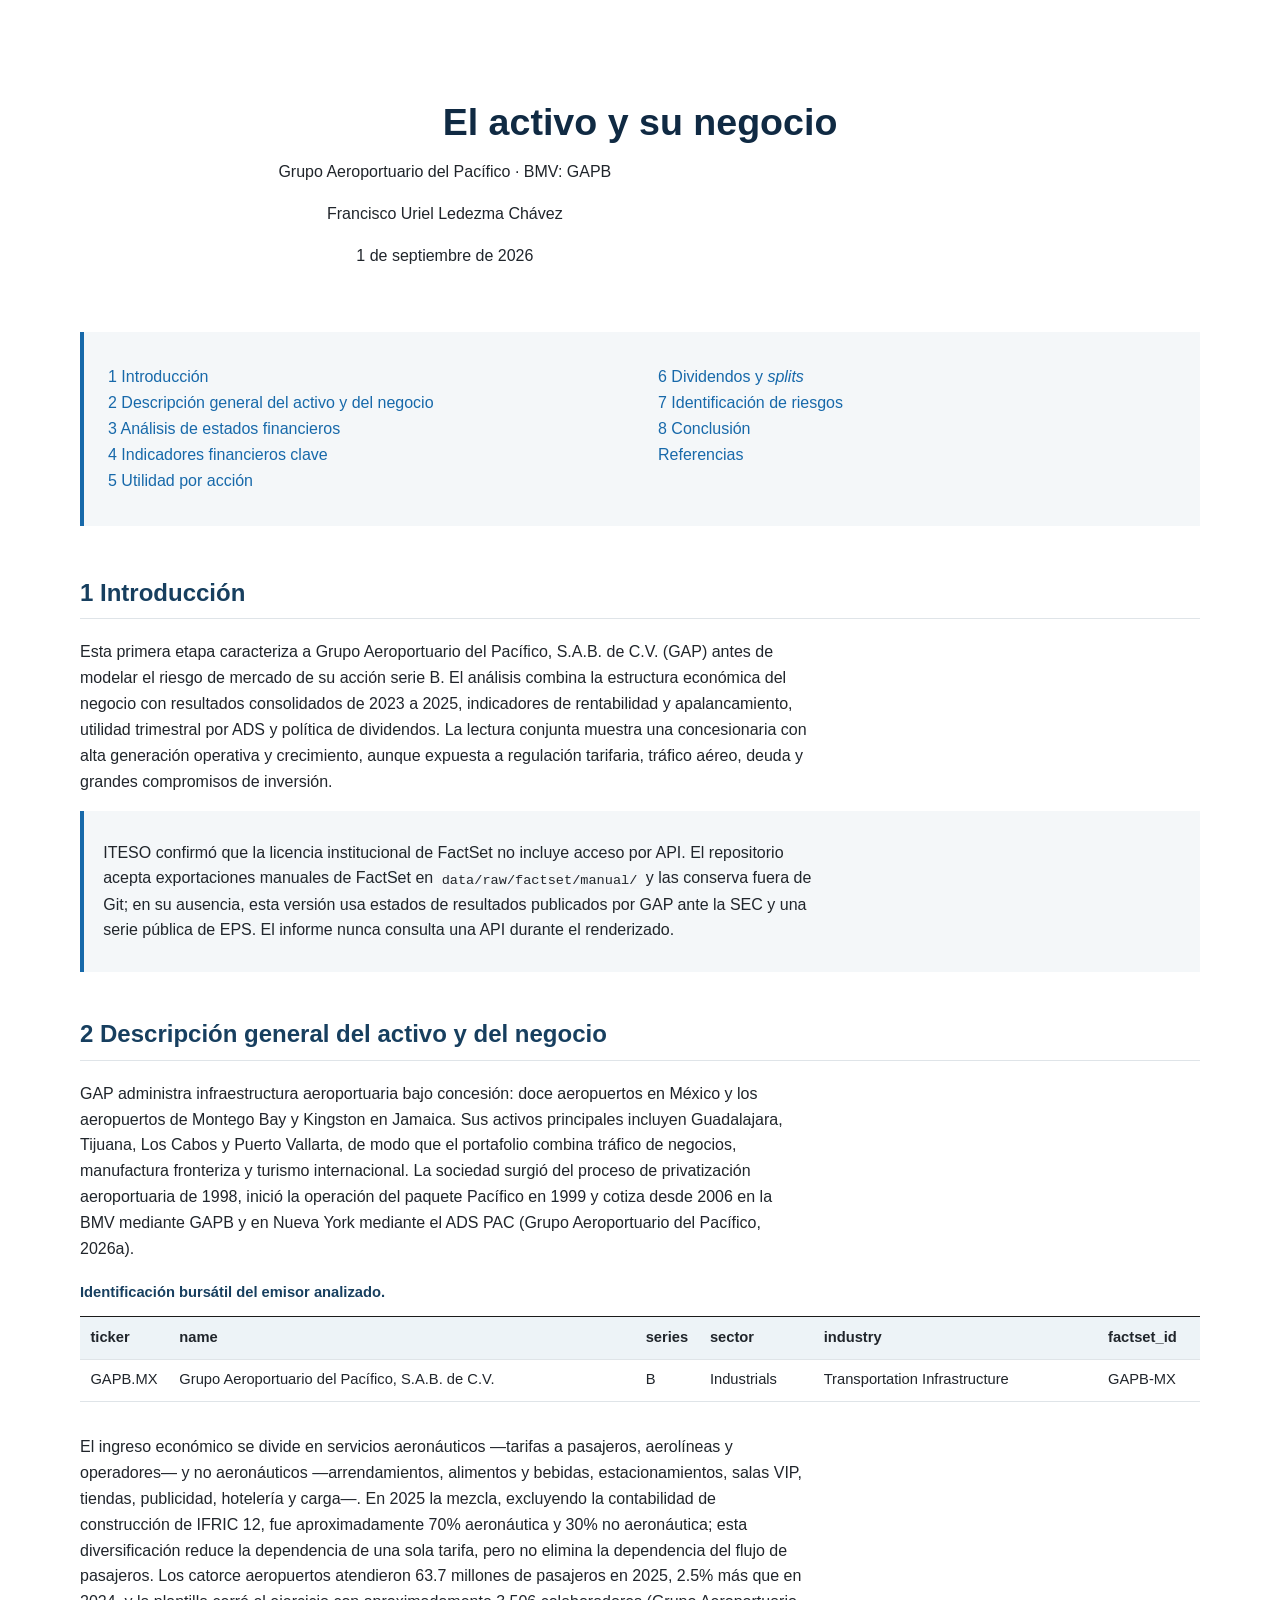
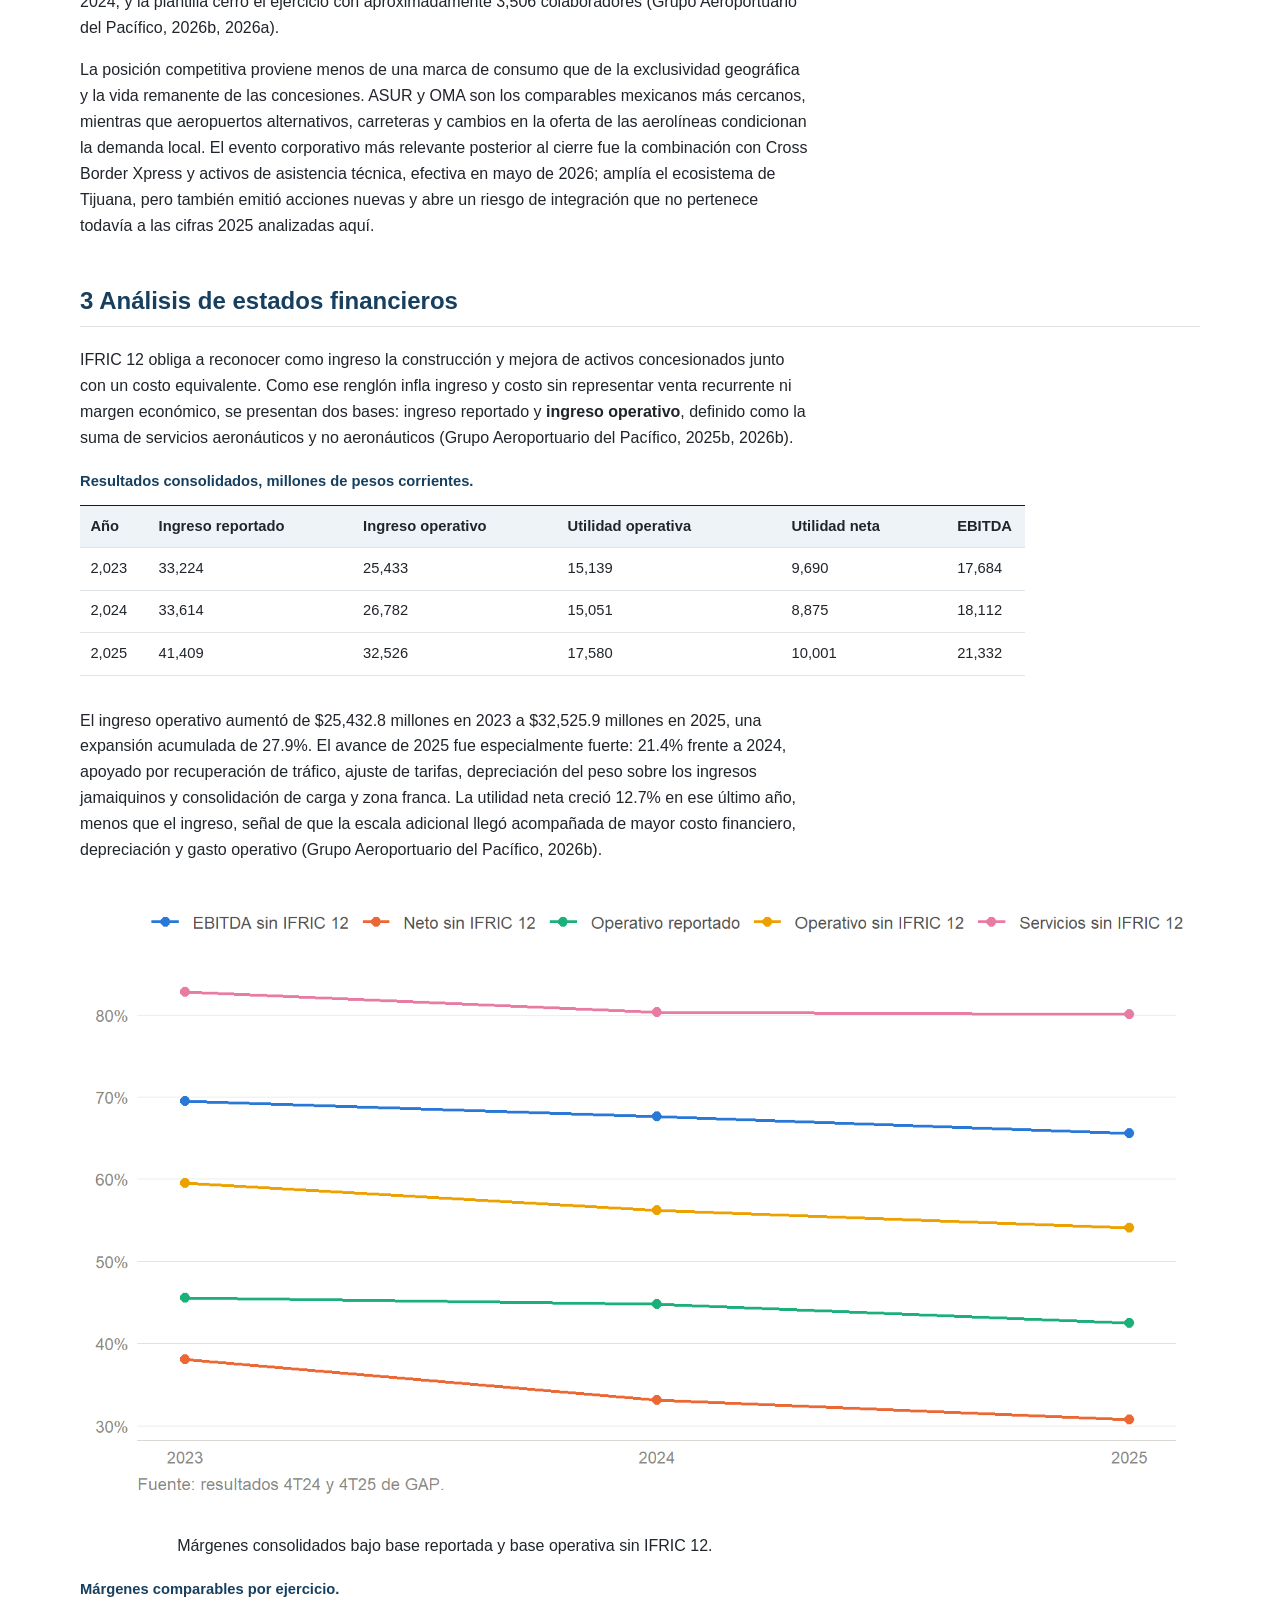
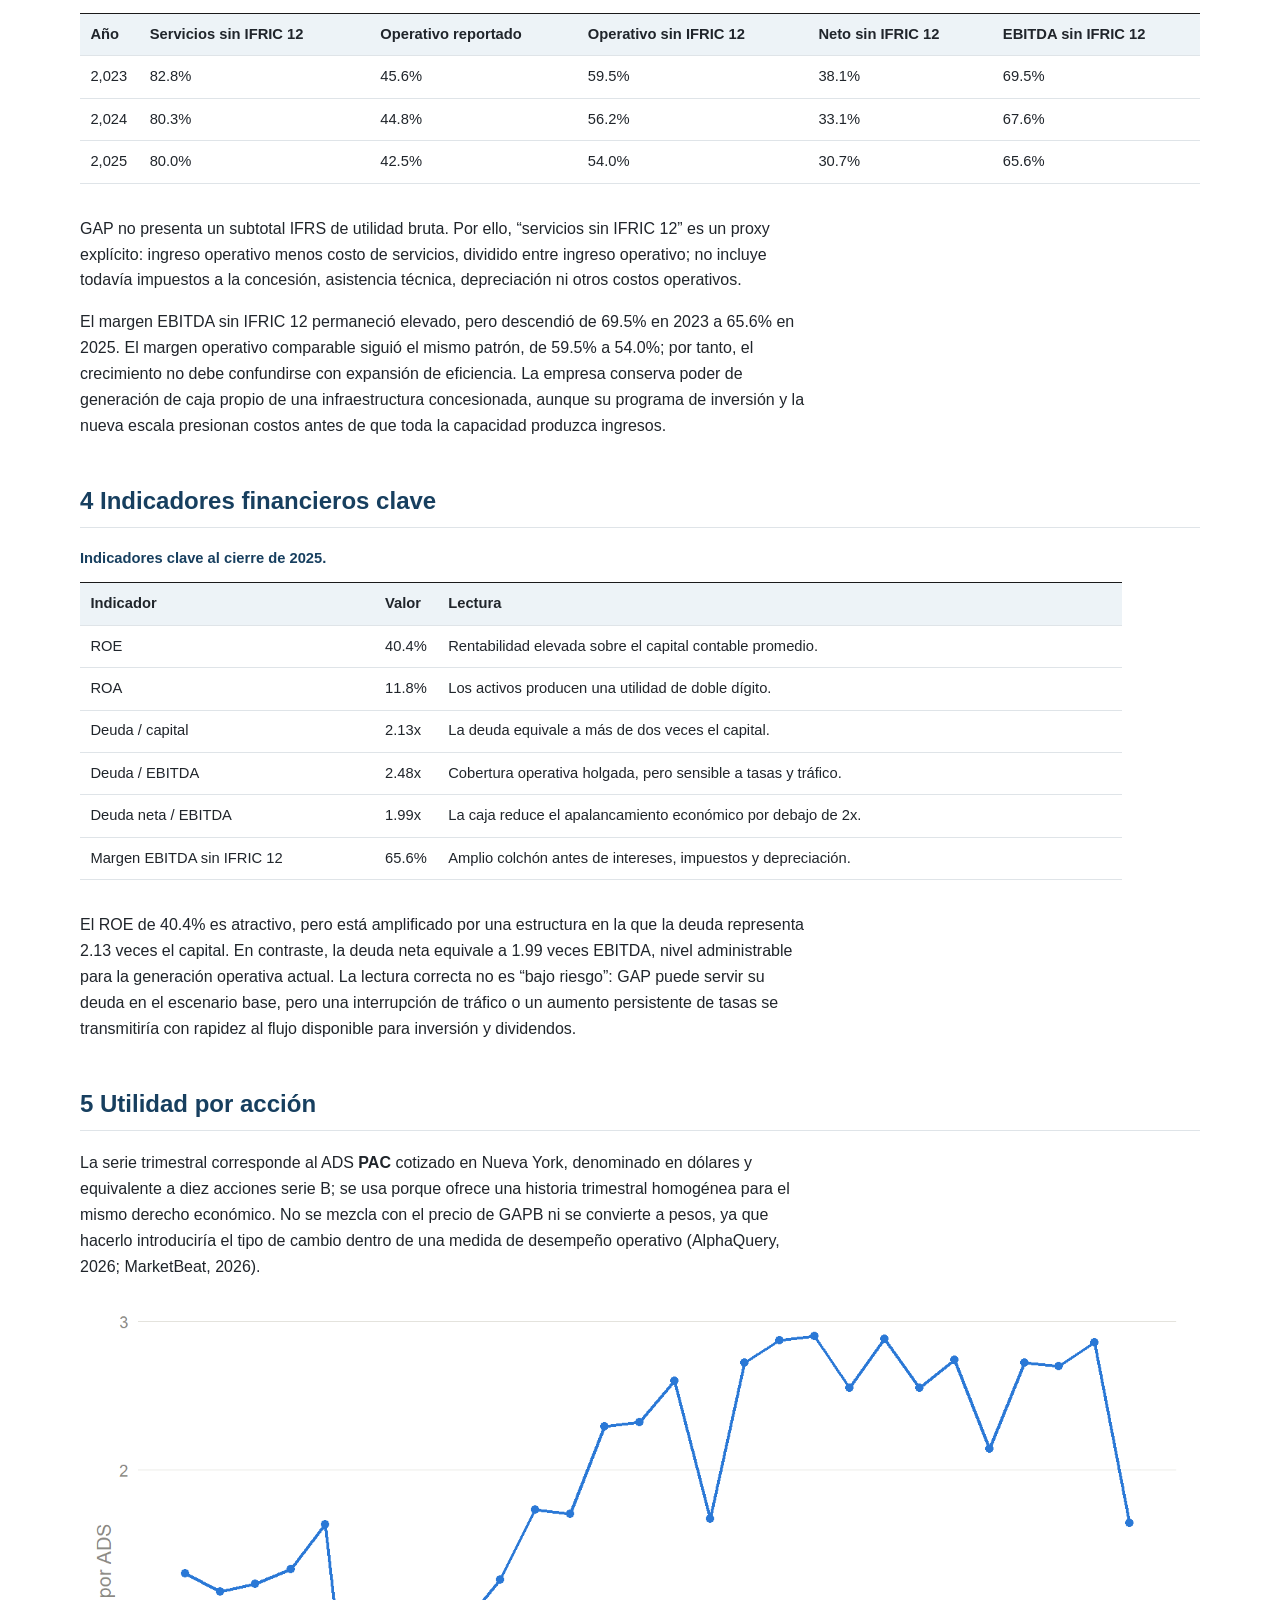
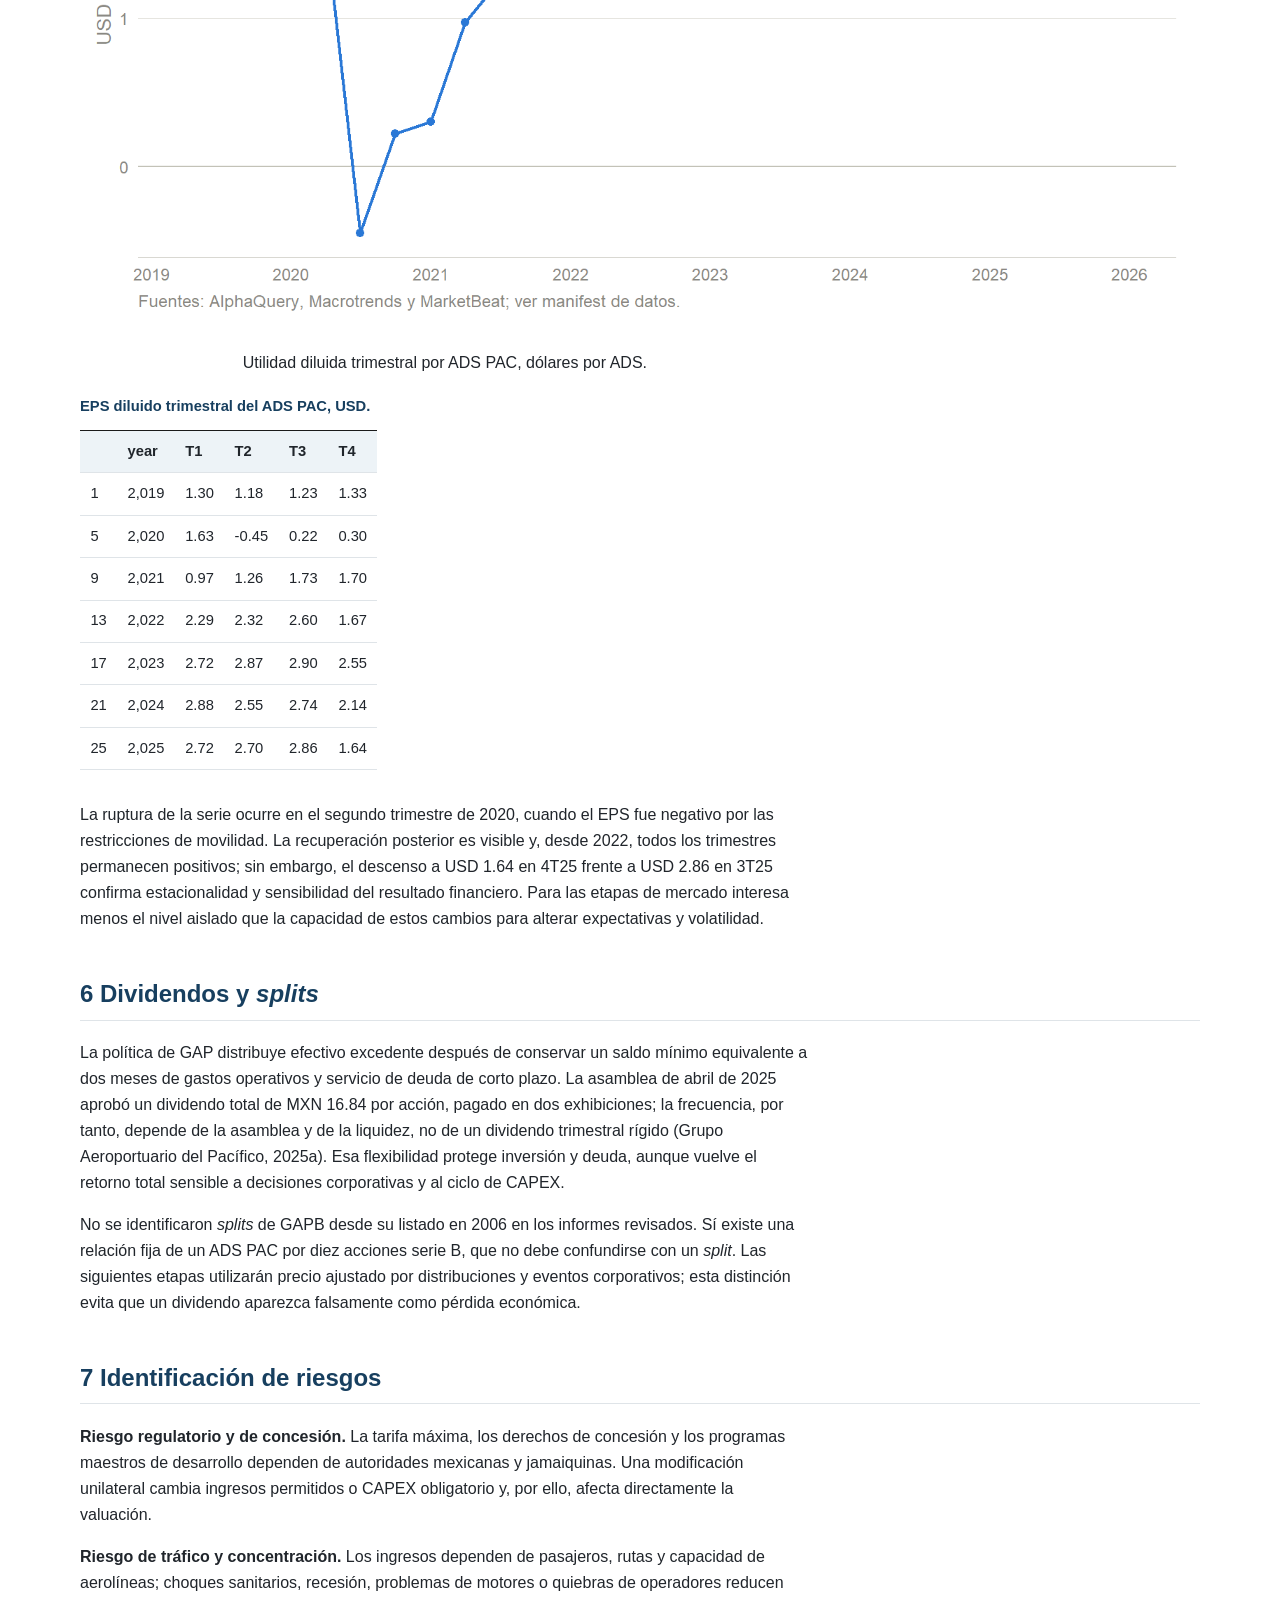
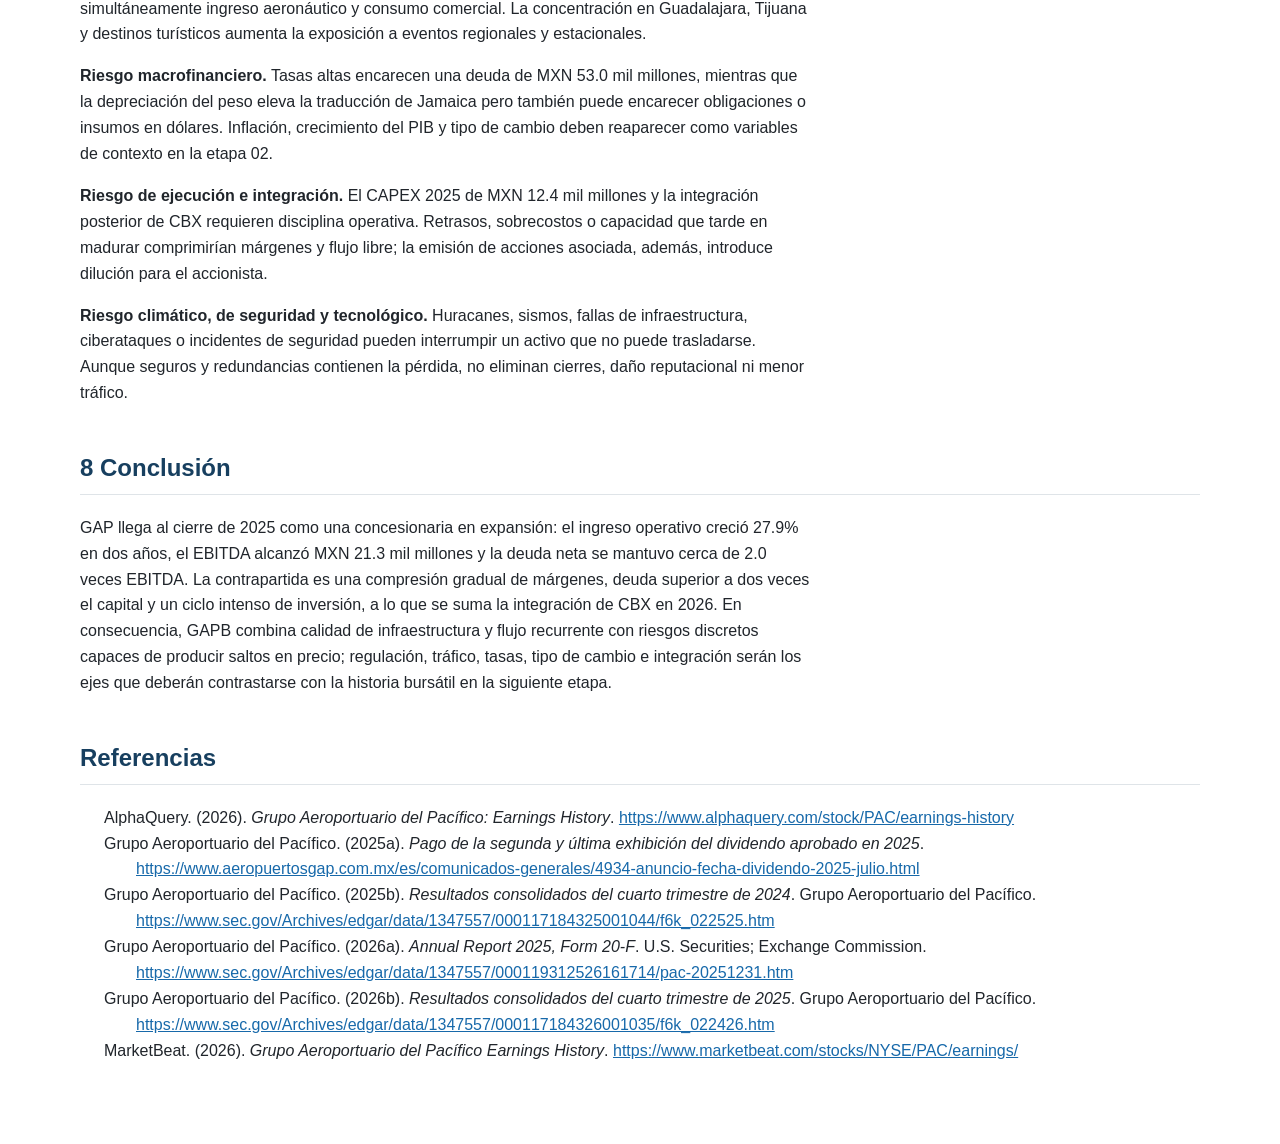
==== docs/01-asset-profile.html @ f80507d9 "Complete GAPB asset profile report" ====
<!DOCTYPE html>
<html xmlns="http://www.w3.org/1999/xhtml" lang="es" xml:lang="es">
<head>
  <meta charset="utf-8" />
  <meta name="generator" content="pandoc" />
  <meta name="viewport" content="width=device-width, initial-scale=1.0, user-scalable=yes" />
  <meta name="author" content="Francisco Uriel Ledezma Chávez" />
  <title>El activo y su negocio</title>
  <style>

html {
color: #1a1a1a;
background-color: #fdfdfd;
}
body {
margin: 0 auto;
max-width: 36em;
padding-left: 50px;
padding-right: 50px;
padding-top: 50px;
padding-bottom: 50px;
hyphens: auto;
overflow-wrap: break-word;
text-rendering: optimizeLegibility;
font-kerning: normal;
}
@media (max-width: 600px) {
body {
font-size: 0.9em;
padding: 12px;
}
h1 {
font-size: 1.8em;
}
}
@media print {
html {
background-color: white;
}
body {
background-color: transparent;
color: black;
font-size: 12pt;
}
p, h2, h3 {
orphans: 3;
widows: 3;
}
h2, h3, h4 {
page-break-after: avoid;
}
}
p {
margin: 1em 0;
}
a {
color: #1a1a1a;
}
a:visited {
color: #1a1a1a;
}
img {
max-width: 100%;
}
svg {
height: auto;
max-width: 100%;
}
h1, h2, h3, h4, h5, h6 {
margin-top: 1.4em;
}
h5, h6 {
font-size: 1em;
font-style: italic;
}
h6 {
font-weight: normal;
}
ol, ul {
padding-left: 1.7em;
margin-top: 1em;
}
li > ol, li > ul {
margin-top: 0;
}
blockquote {
margin: 1em 0 1em 1.7em;
padding-left: 1em;
border-left: 2px solid #e6e6e6;
color: #606060;
}
code {
font-family: Menlo, Monaco, Consolas, 'Lucida Console', monospace;
font-size: 85%;
margin: 0;
hyphens: manual;
}
pre {
margin: 1em 0;
overflow: auto;
}
pre code {
padding: 0;
overflow: visible;
overflow-wrap: normal;
}
.sourceCode {
background-color: transparent;
overflow: visible;
}
hr {
border: none;
border-top: 1px solid #1a1a1a;
height: 1px;
margin: 1em 0;
}
table {
margin: 1em 0;
border-collapse: collapse;
width: 100%;
overflow-x: auto;
display: block;
font-variant-numeric: lining-nums tabular-nums;
}
table caption {
margin-bottom: 0.75em;
}
tbody {
margin-top: 0.5em;
border-top: 1px solid #1a1a1a;
border-bottom: 1px solid #1a1a1a;
}
th {
border-top: 1px solid #1a1a1a;
padding: 0.25em 0.5em 0.25em 0.5em;
}
td {
padding: 0.125em 0.5em 0.25em 0.5em;
}
header {
margin-bottom: 4em;
text-align: center;
}
#TOC li {
list-style: none;
}
#TOC ul {
padding-left: 1.3em;
}
#TOC > ul {
padding-left: 0;
}
#TOC a:not(:hover) {
text-decoration: none;
}
code{white-space: pre-wrap;}
span.smallcaps{font-variant: small-caps;}
div.columns{display: flex; gap: min(4vw, 1.5em);}
div.column{flex: auto; overflow-x: auto;}
div.hanging-indent{margin-left: 1.5em; text-indent: -1.5em;}

ul.task-list[class]{list-style: none;}
ul.task-list li input[type="checkbox"] {
font-size: inherit;
width: 0.8em;
margin: 0 0.8em 0.2em -1.6em;
vertical-align: middle;
}
.display.math{display: block; text-align: center; margin: 0.5rem auto;}

div.csl-bib-body { }
div.csl-entry {
clear: both;
margin-bottom: 0em;
}
.hanging-indent div.csl-entry {
margin-left:2em;
text-indent:-2em;
}
div.csl-left-margin {
min-width:2em;
float:left;
}
div.csl-right-inline {
margin-left:2em;
padding-left:1em;
}
div.csl-indent {
margin-left: 2em;
} </style>
  <style>
:root { --ink: #20252b; --muted: #65707c; --line: #dfe4e8; --accent: #1769aa; }
html { color: var(--ink); background: #fff; font-family: "Segoe UI", Arial, sans-serif; }
body { max-width: 1120px; margin: 0 auto; padding: 3rem 4rem 5rem; line-height: 1.62; }
h1 { color: #102a43; font-size: 2.35rem; line-height: 1.12; margin-bottom: .35rem; }
h2 { color: #173f5f; border-bottom: 1px solid var(--line); padding-bottom: .35rem; margin-top: 2.7rem; }
h3 { color: #24557a; margin-top: 2rem; }
p { max-width: 82ch; }
a { color: var(--accent); }
#TOC { border-left: 4px solid var(--accent); background: #f4f7f9; padding: 1rem 1.5rem; margin: 2rem 0 3rem; }
#TOC ul { columns: 2; column-gap: 2rem; }
table { width: 100%; border-collapse: collapse; margin: 1.2rem 0 2rem; font-size: .92rem; }
caption { text-align: left; font-weight: 600; color: #173f5f; margin-bottom: .45rem; }
th { background: #edf3f7; text-align: left; }
th, td { border-bottom: 1px solid var(--line); padding: .55rem .65rem; vertical-align: top; }
img { max-width: 100%; height: auto; }
figure { margin: 2rem 0; }
figcaption { color: var(--muted); font-size: .9rem; }
.callout-note { border-left: 4px solid var(--accent); background: #f4f7f9; padding: .8rem 1.2rem; }
blockquote { color: var(--muted); border-left: 3px solid var(--line); padding-left: 1rem; }
code { background: #f3f5f7; padding: .1rem .25rem; }
@media (max-width: 760px) { body { padding: 1.5rem; } #TOC ul { columns: 1; } }
@media print { body { max-width: none; padding: 0; font-size: 10.5pt; } #TOC { break-after: page; } a { color: inherit; } }
</style>
</head>
<body>
<header id="title-block-header">
<h1 class="title">El activo y su negocio</h1>
<p class="subtitle">Grupo Aeroportuario del Pacífico · BMV: GAPB</p>
<p class="author">Francisco Uriel Ledezma Chávez</p>
<p class="date">1 de septiembre de 2026</p>
</header>
<nav id="TOC" role="doc-toc">
<ul>
<li><a href="#introducción" id="toc-introducción"><span class="toc-section-number">1</span> Introducción</a></li>
<li><a href="#descripción-general-del-activo-y-del-negocio" id="toc-descripción-general-del-activo-y-del-negocio"><span class="toc-section-number">2</span> Descripción general del activo y del
negocio</a></li>
<li><a href="#análisis-de-estados-financieros" id="toc-análisis-de-estados-financieros"><span class="toc-section-number">3</span> Análisis de estados
financieros</a></li>
<li><a href="#indicadores-financieros-clave" id="toc-indicadores-financieros-clave"><span class="toc-section-number">4</span> Indicadores financieros
clave</a></li>
<li><a href="#utilidad-por-acción" id="toc-utilidad-por-acción"><span class="toc-section-number">5</span> Utilidad por acción</a></li>
<li><a href="#dividendos-y-splits" id="toc-dividendos-y-splits"><span class="toc-section-number">6</span> Dividendos y
<em>splits</em></a></li>
<li><a href="#identificación-de-riesgos" id="toc-identificación-de-riesgos"><span class="toc-section-number">7</span> Identificación de riesgos</a></li>
<li><a href="#conclusión" id="toc-conclusión"><span class="toc-section-number">8</span> Conclusión</a></li>
<li><a href="#referencias" id="toc-referencias">Referencias</a></li>
</ul>
</nav>
<h2 data-number="1" id="introducción"><span class="header-section-number">1</span> Introducción</h2>
<p>Esta primera etapa caracteriza a Grupo Aeroportuario del Pacífico,
S.A.B. de C.V. (GAP) antes de modelar el riesgo de mercado de su acción
serie B. El análisis combina la estructura económica del negocio con
resultados consolidados de 2023 a 2025, indicadores de rentabilidad y
apalancamiento, utilidad trimestral por ADS y política de dividendos. La
lectura conjunta muestra una concesionaria con alta generación operativa
y crecimiento, aunque expuesta a regulación tarifaria, tráfico aéreo,
deuda y grandes compromisos de inversión.</p>
<div class="callout-note" title="Criterio de fuentes">
<p>ITESO confirmó que la licencia institucional de FactSet no incluye
acceso por API. El repositorio acepta exportaciones manuales de FactSet
en <code>data/raw/factset/manual/</code> y las conserva fuera de Git; en
su ausencia, esta versión usa estados de resultados publicados por GAP
ante la SEC y una serie pública de EPS. El informe nunca consulta una
API durante el renderizado.</p>
</div>
<h2 data-number="2" id="descripción-general-del-activo-y-del-negocio"><span class="header-section-number">2</span> Descripción general del activo y
del negocio</h2>
<p>GAP administra infraestructura aeroportuaria bajo concesión: doce
aeropuertos en México y los aeropuertos de Montego Bay y Kingston en
Jamaica. Sus activos principales incluyen Guadalajara, Tijuana, Los
Cabos y Puerto Vallarta, de modo que el portafolio combina tráfico de
negocios, manufactura fronteriza y turismo internacional. La sociedad
surgió del proceso de privatización aeroportuaria de 1998, inició la
operación del paquete Pacífico en 1999 y cotiza desde 2006 en la BMV
mediante GAPB y en Nueva York mediante el ADS PAC <span class="citation" data-cites="gap20f2025">(Grupo Aeroportuario del Pacífico,
2026a)</span>.</p>
<table>
<caption>Identificación bursátil del emisor analizado.</caption>
<colgroup>
<col style="width: 6%" />
<col style="width: 41%" />
<col style="width: 5%" />
<col style="width: 10%" />
<col style="width: 25%" />
<col style="width: 9%" />
</colgroup>
<thead>
<tr>
<th style="text-align: left;">ticker</th>
<th style="text-align: left;">name</th>
<th style="text-align: left;">series</th>
<th style="text-align: left;">sector</th>
<th style="text-align: left;">industry</th>
<th style="text-align: left;">factset_id</th>
</tr>
</thead>
<tbody>
<tr>
<td style="text-align: left;">GAPB.MX</td>
<td style="text-align: left;">Grupo Aeroportuario del Pacífico, S.A.B.
de C.V.</td>
<td style="text-align: left;">B</td>
<td style="text-align: left;">Industrials</td>
<td style="text-align: left;">Transportation Infrastructure</td>
<td style="text-align: left;">GAPB-MX</td>
</tr>
</tbody>
</table>
<p>El ingreso económico se divide en servicios aeronáuticos —tarifas a
pasajeros, aerolíneas y operadores— y no aeronáuticos —arrendamientos,
alimentos y bebidas, estacionamientos, salas VIP, tiendas, publicidad,
hotelería y carga—. En 2025 la mezcla, excluyendo la contabilidad de
construcción de IFRIC 12, fue aproximadamente 70% aeronáutica y 30% no
aeronáutica; esta diversificación reduce la dependencia de una sola
tarifa, pero no elimina la dependencia del flujo de pasajeros. Los
catorce aeropuertos atendieron 63.7 millones de pasajeros en 2025, 2.5%
más que en 2024, y la plantilla cerró el ejercicio con aproximadamente
3,506 colaboradores <span class="citation" data-cites="gap4q2025 gap20f2025">(Grupo Aeroportuario del Pacífico,
2026b, 2026a)</span>.</p>
<p>La posición competitiva proviene menos de una marca de consumo que de
la exclusividad geográfica y la vida remanente de las concesiones. ASUR
y OMA son los comparables mexicanos más cercanos, mientras que
aeropuertos alternativos, carreteras y cambios en la oferta de las
aerolíneas condicionan la demanda local. El evento corporativo más
relevante posterior al cierre fue la combinación con Cross Border Xpress
y activos de asistencia técnica, efectiva en mayo de 2026; amplía el
ecosistema de Tijuana, pero también emitió acciones nuevas y abre un
riesgo de integración que no pertenece todavía a las cifras 2025
analizadas aquí.</p>
<h2 data-number="3" id="análisis-de-estados-financieros"><span class="header-section-number">3</span> Análisis de estados
financieros</h2>
<p>IFRIC 12 obliga a reconocer como ingreso la construcción y mejora de
activos concesionados junto con un costo equivalente. Como ese renglón
infla ingreso y costo sin representar venta recurrente ni margen
económico, se presentan dos bases: ingreso reportado y <strong>ingreso
operativo</strong>, definido como la suma de servicios aeronáuticos y no
aeronáuticos <span class="citation" data-cites="gap4q2024 gap4q2025">(Grupo Aeroportuario del Pacífico,
2025b, 2026b)</span>.</p>
<table>
<caption>Resultados consolidados, millones de pesos
corrientes.</caption>
<colgroup>
<col style="width: 7%" />
<col style="width: 21%" />
<col style="width: 21%" />
<col style="width: 23%" />
<col style="width: 17%" />
<col style="width: 8%" />
</colgroup>
<thead>
<tr>
<th style="text-align: left;">Año</th>
<th style="text-align: left;">Ingreso reportado</th>
<th style="text-align: left;">Ingreso operativo</th>
<th style="text-align: left;">Utilidad operativa</th>
<th style="text-align: left;">Utilidad neta</th>
<th style="text-align: left;">EBITDA</th>
</tr>
</thead>
<tbody>
<tr>
<td style="text-align: left;">2,023</td>
<td style="text-align: left;">33,224</td>
<td style="text-align: left;">25,433</td>
<td style="text-align: left;">15,139</td>
<td style="text-align: left;">9,690</td>
<td style="text-align: left;">17,684</td>
</tr>
<tr>
<td style="text-align: left;">2,024</td>
<td style="text-align: left;">33,614</td>
<td style="text-align: left;">26,782</td>
<td style="text-align: left;">15,051</td>
<td style="text-align: left;">8,875</td>
<td style="text-align: left;">18,112</td>
</tr>
<tr>
<td style="text-align: left;">2,025</td>
<td style="text-align: left;">41,409</td>
<td style="text-align: left;">32,526</td>
<td style="text-align: left;">17,580</td>
<td style="text-align: left;">10,001</td>
<td style="text-align: left;">21,332</td>
</tr>
</tbody>
</table>
<p>El ingreso operativo aumentó de $25,432.8 millones en 2023 a
$32,525.9 millones en 2025, una expansión acumulada de 27.9%. El avance
de 2025 fue especialmente fuerte: 21.4% frente a 2024, apoyado por
recuperación de tráfico, ajuste de tarifas, depreciación del peso sobre
los ingresos jamaiquinos y consolidación de carga y zona franca. La
utilidad neta creció 12.7% en ese último año, menos que el ingreso,
señal de que la escala adicional llegó acompañada de mayor costo
financiero, depreciación y gasto operativo <span class="citation" data-cites="gap4q2025">(Grupo Aeroportuario del Pacífico,
2026b)</span>.</p>
<div class="figure" style="text-align: center">
<img role="img" aria-label="Márgenes consolidados bajo base reportada y base operativa sin IFRIC 12." src="[data-uri]" alt="Márgenes consolidados bajo base reportada y base operativa sin IFRIC 12." />
<p class="caption">
Márgenes consolidados bajo base reportada y base operativa sin IFRIC 12.
</p>
</div>
<table>
<caption>Márgenes comparables por ejercicio.</caption>
<colgroup>
<col style="width: 5%" />
<col style="width: 20%" />
<col style="width: 18%" />
<col style="width: 20%" />
<col style="width: 16%" />
<col style="width: 18%" />
</colgroup>
<thead>
<tr>
<th style="text-align: left;">Año</th>
<th style="text-align: left;">Servicios sin IFRIC 12</th>
<th style="text-align: left;">Operativo reportado</th>
<th style="text-align: left;">Operativo sin IFRIC 12</th>
<th style="text-align: left;">Neto sin IFRIC 12</th>
<th style="text-align: left;">EBITDA sin IFRIC 12</th>
</tr>
</thead>
<tbody>
<tr>
<td style="text-align: left;">2,023</td>
<td style="text-align: left;">82.8%</td>
<td style="text-align: left;">45.6%</td>
<td style="text-align: left;">59.5%</td>
<td style="text-align: left;">38.1%</td>
<td style="text-align: left;">69.5%</td>
</tr>
<tr>
<td style="text-align: left;">2,024</td>
<td style="text-align: left;">80.3%</td>
<td style="text-align: left;">44.8%</td>
<td style="text-align: left;">56.2%</td>
<td style="text-align: left;">33.1%</td>
<td style="text-align: left;">67.6%</td>
</tr>
<tr>
<td style="text-align: left;">2,025</td>
<td style="text-align: left;">80.0%</td>
<td style="text-align: left;">42.5%</td>
<td style="text-align: left;">54.0%</td>
<td style="text-align: left;">30.7%</td>
<td style="text-align: left;">65.6%</td>
</tr>
</tbody>
</table>
<p>GAP no presenta un subtotal IFRS de utilidad bruta. Por ello,
“servicios sin IFRIC 12” es un proxy explícito: ingreso operativo menos
costo de servicios, dividido entre ingreso operativo; no incluye todavía
impuestos a la concesión, asistencia técnica, depreciación ni otros
costos operativos.</p>
<p>El margen EBITDA sin IFRIC 12 permaneció elevado, pero descendió de
69.5% en 2023 a 65.6% en 2025. El margen operativo comparable siguió el
mismo patrón, de 59.5% a 54.0%; por tanto, el crecimiento no debe
confundirse con expansión de eficiencia. La empresa conserva poder de
generación de caja propio de una infraestructura concesionada, aunque su
programa de inversión y la nueva escala presionan costos antes de que
toda la capacidad produzca ingresos.</p>
<h2 data-number="4" id="indicadores-financieros-clave"><span class="header-section-number">4</span> Indicadores financieros
clave</h2>
<table>
<caption>Indicadores clave al cierre de 2025.</caption>
<colgroup>
<col style="width: 28%" />
<col style="width: 6%" />
<col style="width: 65%" />
</colgroup>
<thead>
<tr>
<th style="text-align: left;">Indicador</th>
<th style="text-align: left;">Valor</th>
<th style="text-align: left;">Lectura</th>
</tr>
</thead>
<tbody>
<tr>
<td style="text-align: left;">ROE</td>
<td style="text-align: left;">40.4%</td>
<td style="text-align: left;">Rentabilidad elevada sobre el capital
contable promedio.</td>
</tr>
<tr>
<td style="text-align: left;">ROA</td>
<td style="text-align: left;">11.8%</td>
<td style="text-align: left;">Los activos producen una utilidad de doble
dígito.</td>
</tr>
<tr>
<td style="text-align: left;">Deuda / capital</td>
<td style="text-align: left;">2.13x</td>
<td style="text-align: left;">La deuda equivale a más de dos veces el
capital.</td>
</tr>
<tr>
<td style="text-align: left;">Deuda / EBITDA</td>
<td style="text-align: left;">2.48x</td>
<td style="text-align: left;">Cobertura operativa holgada, pero sensible
a tasas y tráfico.</td>
</tr>
<tr>
<td style="text-align: left;">Deuda neta / EBITDA</td>
<td style="text-align: left;">1.99x</td>
<td style="text-align: left;">La caja reduce el apalancamiento económico
por debajo de 2x.</td>
</tr>
<tr>
<td style="text-align: left;">Margen EBITDA sin IFRIC 12</td>
<td style="text-align: left;">65.6%</td>
<td style="text-align: left;">Amplio colchón antes de intereses,
impuestos y depreciación.</td>
</tr>
</tbody>
</table>
<p>El ROE de 40.4% es atractivo, pero está amplificado por una
estructura en la que la deuda representa 2.13 veces el capital. En
contraste, la deuda neta equivale a 1.99 veces EBITDA, nivel
administrable para la generación operativa actual. La lectura correcta
no es “bajo riesgo”: GAP puede servir su deuda en el escenario base,
pero una interrupción de tráfico o un aumento persistente de tasas se
transmitiría con rapidez al flujo disponible para inversión y
dividendos.</p>
<h2 data-number="5" id="utilidad-por-acción"><span class="header-section-number">5</span> Utilidad por acción</h2>
<p>La serie trimestral corresponde al ADS <strong>PAC</strong> cotizado
en Nueva York, denominado en dólares y equivalente a diez acciones serie
B; se usa porque ofrece una historia trimestral homogénea para el mismo
derecho económico. No se mezcla con el precio de GAPB ni se convierte a
pesos, ya que hacerlo introduciría el tipo de cambio dentro de una
medida de desempeño operativo <span class="citation" data-cites="alphaquerypac marketbeatpac">(AlphaQuery, 2026; MarketBeat,
2026)</span>.</p>
<div class="figure" style="text-align: center">
<img role="img" aria-label="Utilidad diluida trimestral por ADS PAC, dólares por ADS." src="[data-uri]" alt="Utilidad diluida trimestral por ADS PAC, dólares por ADS." />
<p class="caption">
Utilidad diluida trimestral por ADS PAC, dólares por ADS.
</p>
</div>
<table>
<caption>EPS diluido trimestral del ADS PAC, USD.</caption>
<thead>
<tr>
<th style="text-align: left;"></th>
<th style="text-align: left;">year</th>
<th style="text-align: left;">T1</th>
<th style="text-align: left;">T2</th>
<th style="text-align: left;">T3</th>
<th style="text-align: left;">T4</th>
</tr>
</thead>
<tbody>
<tr>
<td style="text-align: left;">1</td>
<td style="text-align: left;">2,019</td>
<td style="text-align: left;">1.30</td>
<td style="text-align: left;">1.18</td>
<td style="text-align: left;">1.23</td>
<td style="text-align: left;">1.33</td>
</tr>
<tr>
<td style="text-align: left;">5</td>
<td style="text-align: left;">2,020</td>
<td style="text-align: left;">1.63</td>
<td style="text-align: left;">-0.45</td>
<td style="text-align: left;">0.22</td>
<td style="text-align: left;">0.30</td>
</tr>
<tr>
<td style="text-align: left;">9</td>
<td style="text-align: left;">2,021</td>
<td style="text-align: left;">0.97</td>
<td style="text-align: left;">1.26</td>
<td style="text-align: left;">1.73</td>
<td style="text-align: left;">1.70</td>
</tr>
<tr>
<td style="text-align: left;">13</td>
<td style="text-align: left;">2,022</td>
<td style="text-align: left;">2.29</td>
<td style="text-align: left;">2.32</td>
<td style="text-align: left;">2.60</td>
<td style="text-align: left;">1.67</td>
</tr>
<tr>
<td style="text-align: left;">17</td>
<td style="text-align: left;">2,023</td>
<td style="text-align: left;">2.72</td>
<td style="text-align: left;">2.87</td>
<td style="text-align: left;">2.90</td>
<td style="text-align: left;">2.55</td>
</tr>
<tr>
<td style="text-align: left;">21</td>
<td style="text-align: left;">2,024</td>
<td style="text-align: left;">2.88</td>
<td style="text-align: left;">2.55</td>
<td style="text-align: left;">2.74</td>
<td style="text-align: left;">2.14</td>
</tr>
<tr>
<td style="text-align: left;">25</td>
<td style="text-align: left;">2,025</td>
<td style="text-align: left;">2.72</td>
<td style="text-align: left;">2.70</td>
<td style="text-align: left;">2.86</td>
<td style="text-align: left;">1.64</td>
</tr>
</tbody>
</table>
<p>La ruptura de la serie ocurre en el segundo trimestre de 2020, cuando
el EPS fue negativo por las restricciones de movilidad. La recuperación
posterior es visible y, desde 2022, todos los trimestres permanecen
positivos; sin embargo, el descenso a USD 1.64 en 4T25 frente a USD 2.86
en 3T25 confirma estacionalidad y sensibilidad del resultado financiero.
Para las etapas de mercado interesa menos el nivel aislado que la
capacidad de estos cambios para alterar expectativas y volatilidad.</p>
<h2 data-number="6" id="dividendos-y-splits"><span class="header-section-number">6</span> Dividendos y <em>splits</em></h2>
<p>La política de GAP distribuye efectivo excedente después de conservar
un saldo mínimo equivalente a dos meses de gastos operativos y servicio
de deuda de corto plazo. La asamblea de abril de 2025 aprobó un
dividendo total de MXN 16.84 por acción, pagado en dos exhibiciones; la
frecuencia, por tanto, depende de la asamblea y de la liquidez, no de un
dividendo trimestral rígido <span class="citation" data-cites="gapdividend2025">(Grupo Aeroportuario del Pacífico,
2025a)</span>. Esa flexibilidad protege inversión y deuda, aunque vuelve
el retorno total sensible a decisiones corporativas y al ciclo de
CAPEX.</p>
<p>No se identificaron <em>splits</em> de GAPB desde su listado en 2006
en los informes revisados. Sí existe una relación fija de un ADS PAC por
diez acciones serie B, que no debe confundirse con un <em>split</em>.
Las siguientes etapas utilizarán precio ajustado por distribuciones y
eventos corporativos; esta distinción evita que un dividendo aparezca
falsamente como pérdida económica.</p>
<h2 data-number="7" id="identificación-de-riesgos"><span class="header-section-number">7</span> Identificación de riesgos</h2>
<p><strong>Riesgo regulatorio y de concesión.</strong> La tarifa máxima,
los derechos de concesión y los programas maestros de desarrollo
dependen de autoridades mexicanas y jamaiquinas. Una modificación
unilateral cambia ingresos permitidos o CAPEX obligatorio y, por ello,
afecta directamente la valuación.</p>
<p><strong>Riesgo de tráfico y concentración.</strong> Los ingresos
dependen de pasajeros, rutas y capacidad de aerolíneas; choques
sanitarios, recesión, problemas de motores o quiebras de operadores
reducen simultáneamente ingreso aeronáutico y consumo comercial. La
concentración en Guadalajara, Tijuana y destinos turísticos aumenta la
exposición a eventos regionales y estacionales.</p>
<p><strong>Riesgo macrofinanciero.</strong> Tasas altas encarecen una
deuda de MXN 53.0 mil millones, mientras que la depreciación del peso
eleva la traducción de Jamaica pero también puede encarecer obligaciones
o insumos en dólares. Inflación, crecimiento del PIB y tipo de cambio
deben reaparecer como variables de contexto en la etapa 02.</p>
<p><strong>Riesgo de ejecución e integración.</strong> El CAPEX 2025 de
MXN 12.4 mil millones y la integración posterior de CBX requieren
disciplina operativa. Retrasos, sobrecostos o capacidad que tarde en
madurar comprimirían márgenes y flujo libre; la emisión de acciones
asociada, además, introduce dilución para el accionista.</p>
<p><strong>Riesgo climático, de seguridad y tecnológico.</strong>
Huracanes, sismos, fallas de infraestructura, ciberataques o incidentes
de seguridad pueden interrumpir un activo que no puede trasladarse.
Aunque seguros y redundancias contienen la pérdida, no eliminan cierres,
daño reputacional ni menor tráfico.</p>
<h2 data-number="8" id="conclusión"><span class="header-section-number">8</span> Conclusión</h2>
<p>GAP llega al cierre de 2025 como una concesionaria en expansión: el
ingreso operativo creció 27.9% en dos años, el EBITDA alcanzó MXN 21.3
mil millones y la deuda neta se mantuvo cerca de 2.0 veces EBITDA. La
contrapartida es una compresión gradual de márgenes, deuda superior a
dos veces el capital y un ciclo intenso de inversión, a lo que se suma
la integración de CBX en 2026. En consecuencia, GAPB combina calidad de
infraestructura y flujo recurrente con riesgos discretos capaces de
producir saltos en precio; regulación, tráfico, tasas, tipo de cambio e
integración serán los ejes que deberán contrastarse con la historia
bursátil en la siguiente etapa.</p>
<h2 class="unnumbered" id="referencias">Referencias</h2>
<div id="refs" class="references csl-bib-body hanging-indent" data-entry-spacing="0" data-line-spacing="2" role="list">
<div id="ref-alphaquerypac" class="csl-entry" role="listitem">
AlphaQuery. (2026). <em>Grupo Aeroportuario del Pacífico: Earnings
History</em>. <a href="https://www.alphaquery.com/stock/PAC/earnings-history">https://www.alphaquery.com/stock/PAC/earnings-history</a>
</div>
<div id="ref-gapdividend2025" class="csl-entry" role="listitem">
Grupo Aeroportuario del Pacífico. (2025a). <em>Pago de la segunda y
última exhibición del dividendo aprobado en 2025</em>. <a href="https://www.aeropuertosgap.com.mx/es/comunicados-generales/4934-anuncio-fecha-dividendo-2025-julio.html">https://www.aeropuertosgap.com.mx/es/comunicados-generales/4934-anuncio-fecha-dividendo-2025-julio.html</a>
</div>
<div id="ref-gap4q2024" class="csl-entry" role="listitem">
Grupo Aeroportuario del Pacífico. (2025b). <em>Resultados consolidados
del cuarto trimestre de 2024</em>. Grupo Aeroportuario del Pacífico. <a href="https://www.sec.gov/Archives/edgar/data/1347557/000117184325001044/f6k_022525.htm">https://www.sec.gov/Archives/edgar/data/1347557/000117184325001044/f6k_022525.htm</a>
</div>
<div id="ref-gap20f2025" class="csl-entry" role="listitem">
Grupo Aeroportuario del Pacífico. (2026a). <em>Annual Report 2025, Form
20-F</em>. U.S. Securities; Exchange Commission. <a href="https://www.sec.gov/Archives/edgar/data/1347557/000119312526161714/pac-20251231.htm">https://www.sec.gov/Archives/edgar/data/1347557/000119312526161714/pac-20251231.htm</a>
</div>
<div id="ref-gap4q2025" class="csl-entry" role="listitem">
Grupo Aeroportuario del Pacífico. (2026b). <em>Resultados consolidados
del cuarto trimestre de 2025</em>. Grupo Aeroportuario del Pacífico. <a href="https://www.sec.gov/Archives/edgar/data/1347557/000117184326001035/f6k_022426.htm">https://www.sec.gov/Archives/edgar/data/1347557/000117184326001035/f6k_022426.htm</a>
</div>
<div id="ref-marketbeatpac" class="csl-entry" role="listitem">
MarketBeat. (2026). <em>Grupo Aeroportuario del Pacífico Earnings
History</em>. <a href="https://www.marketbeat.com/stocks/NYSE/PAC/earnings/">https://www.marketbeat.com/stocks/NYSE/PAC/earnings/</a>
</div>
</div>
</body>
</html>
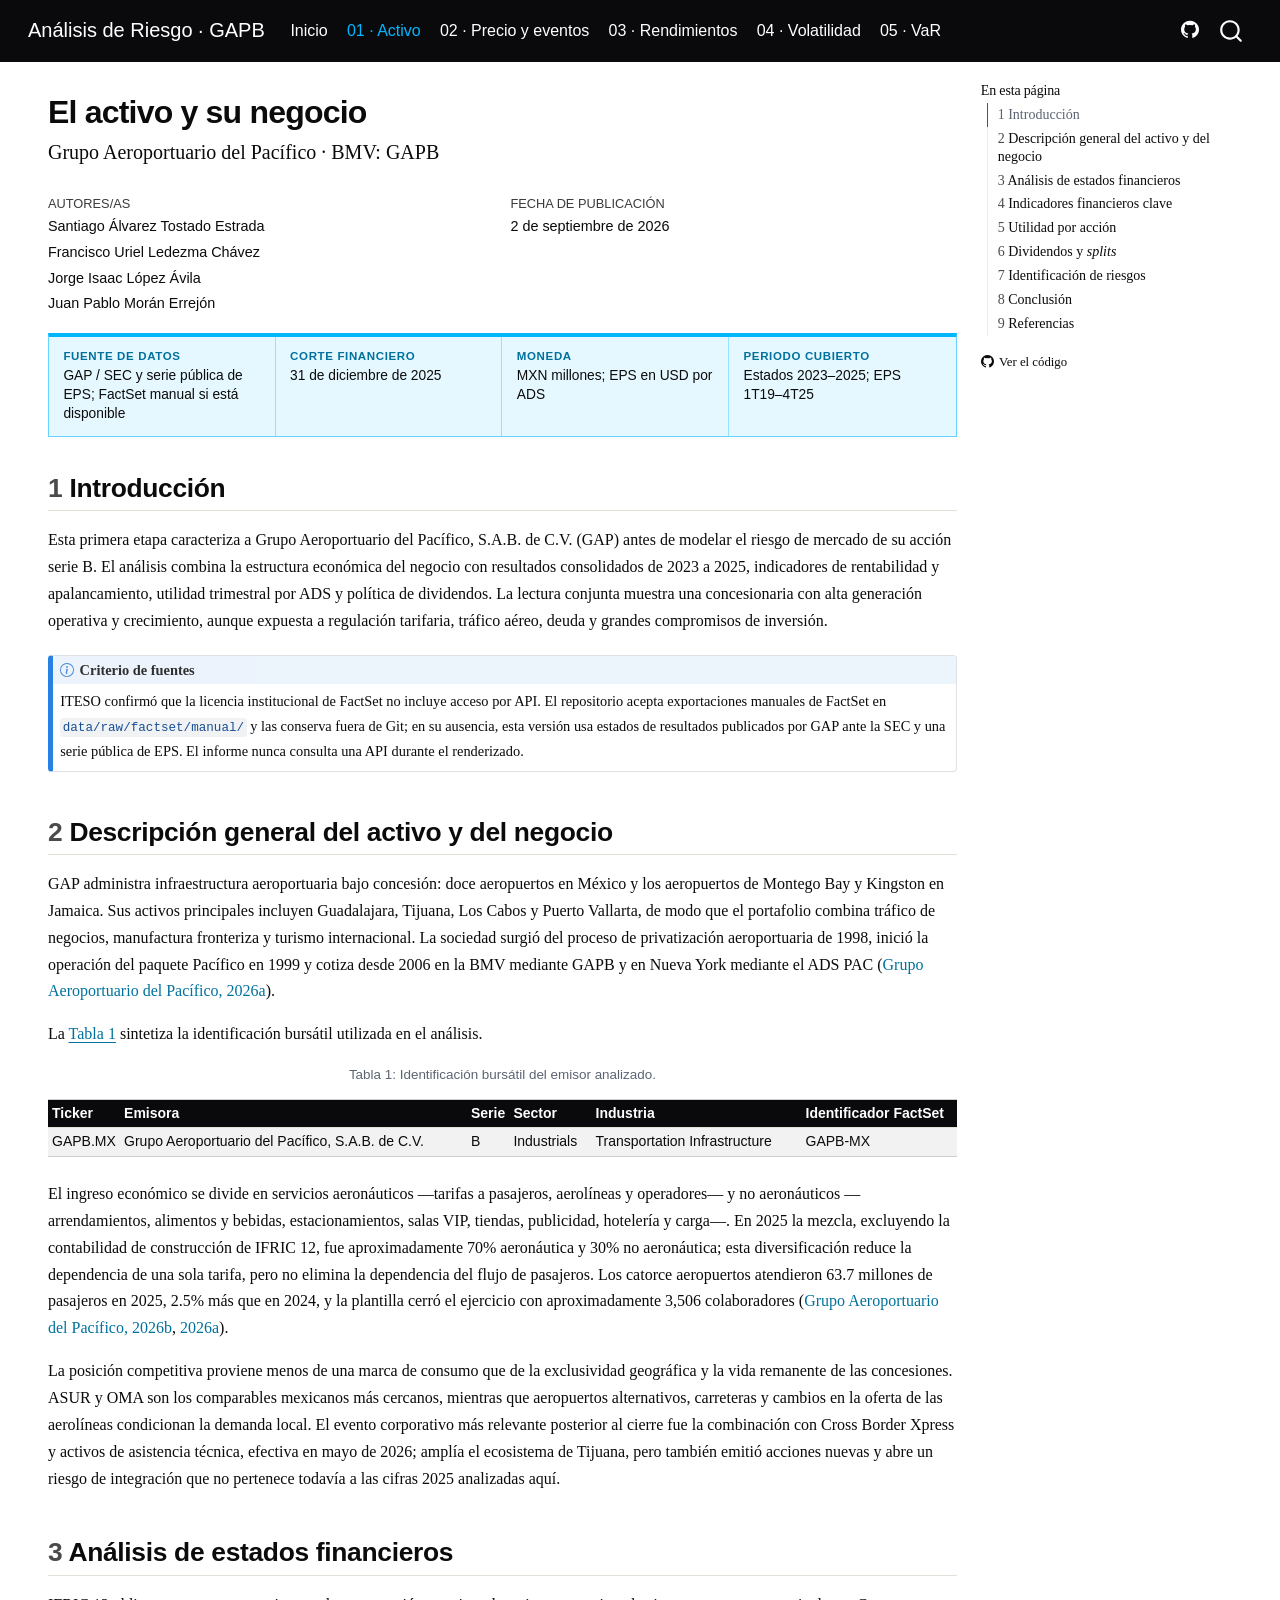
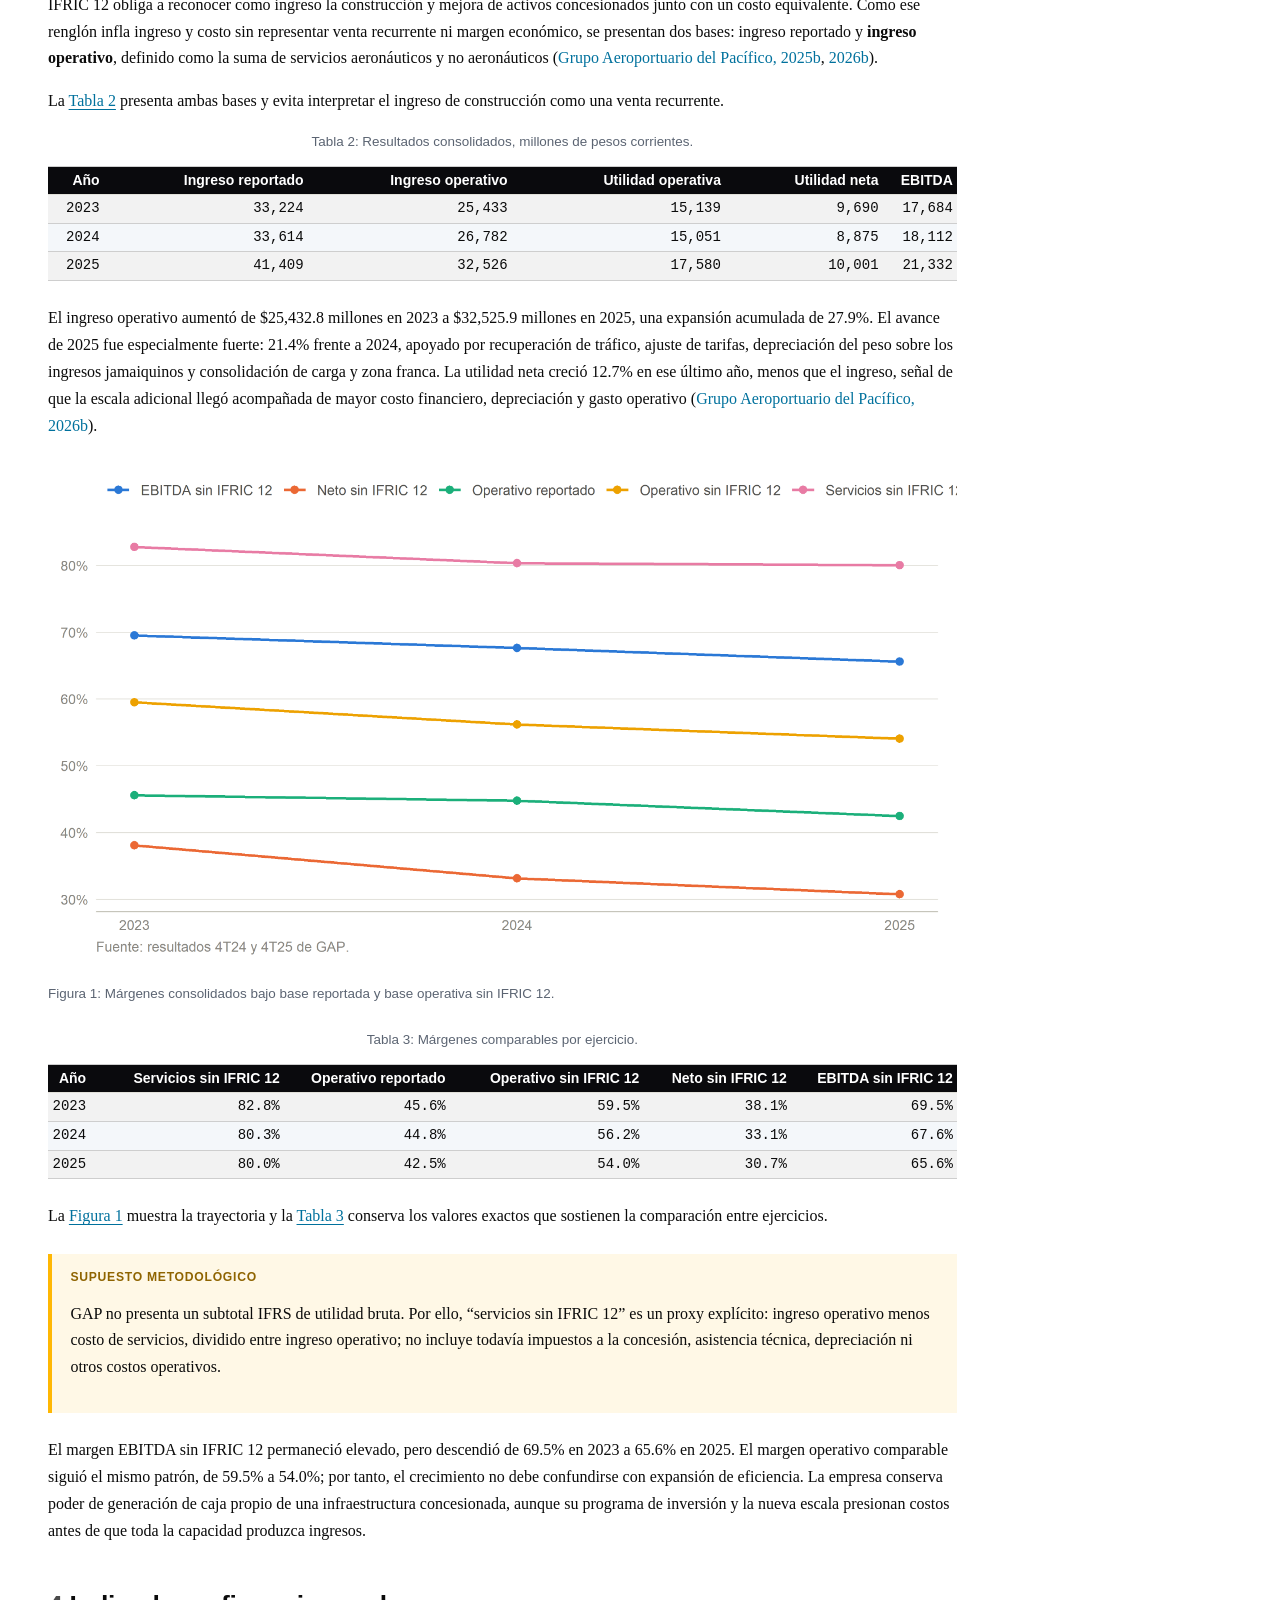
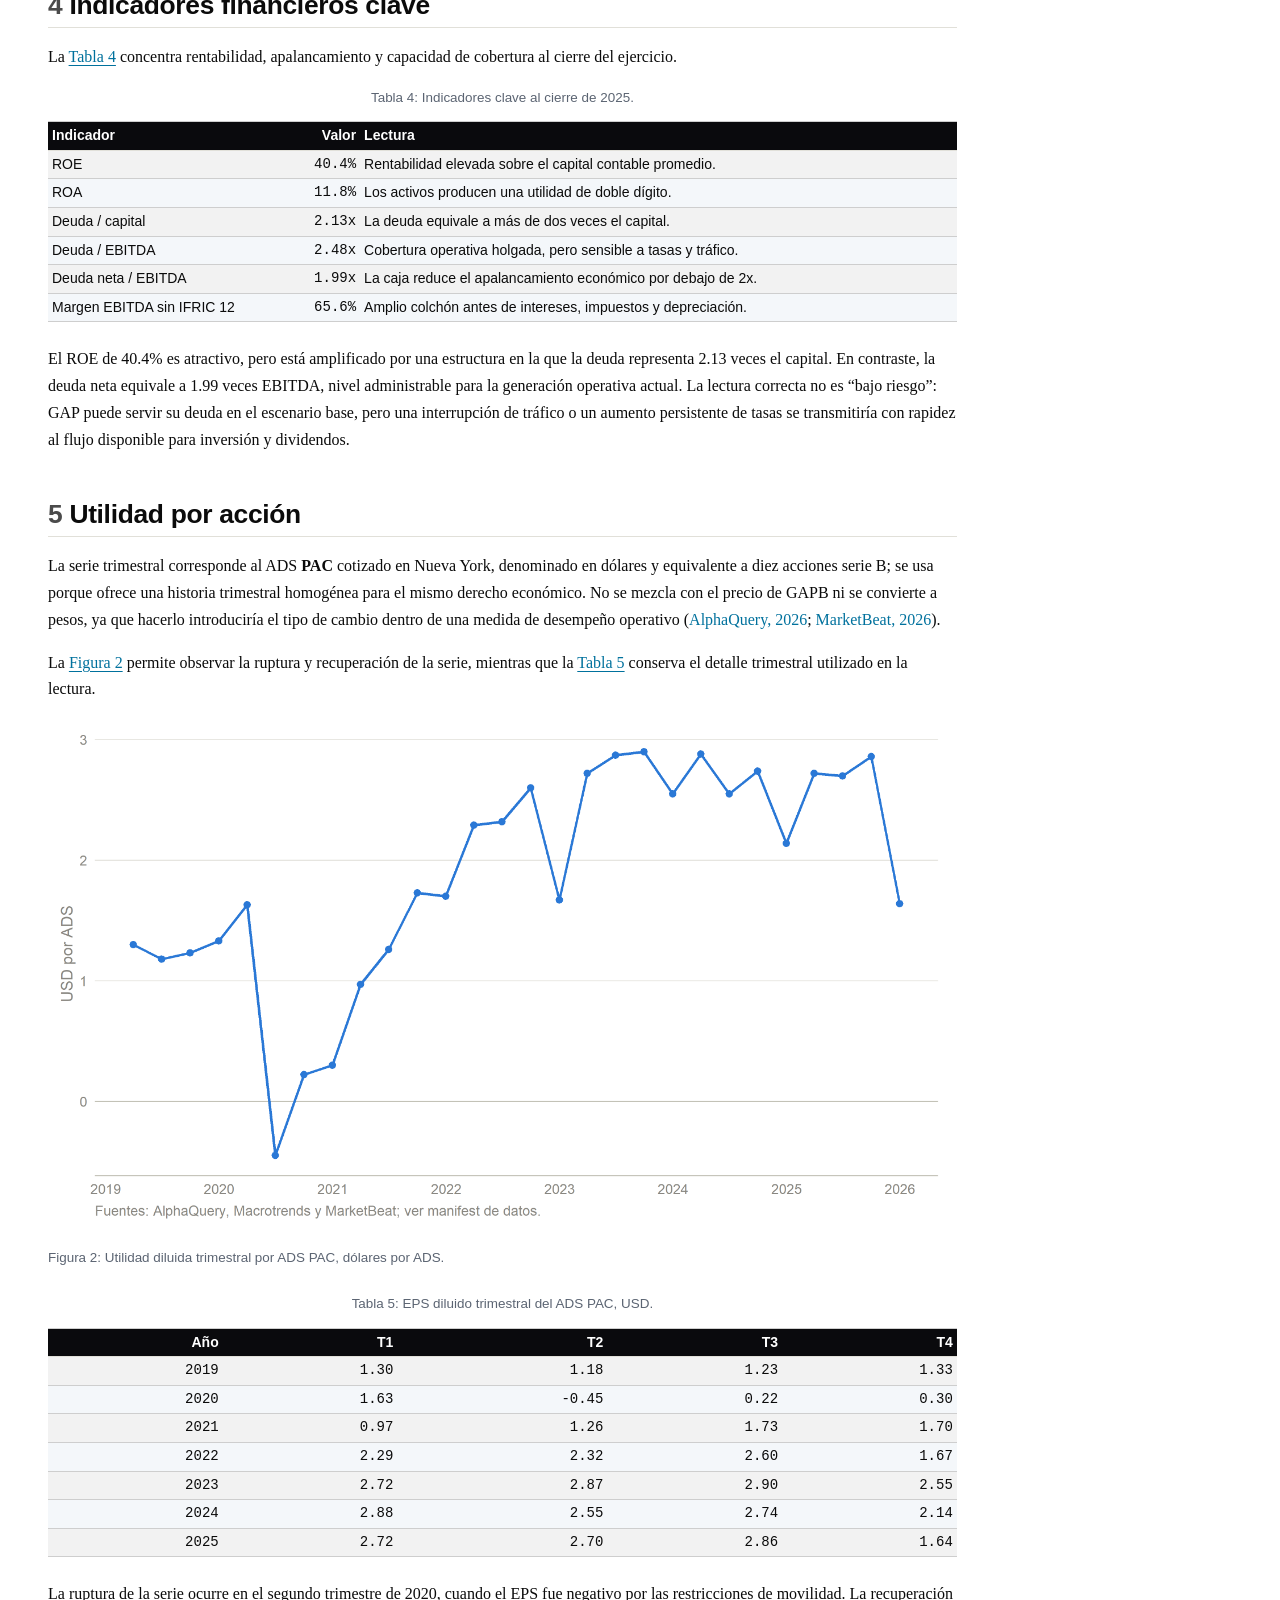
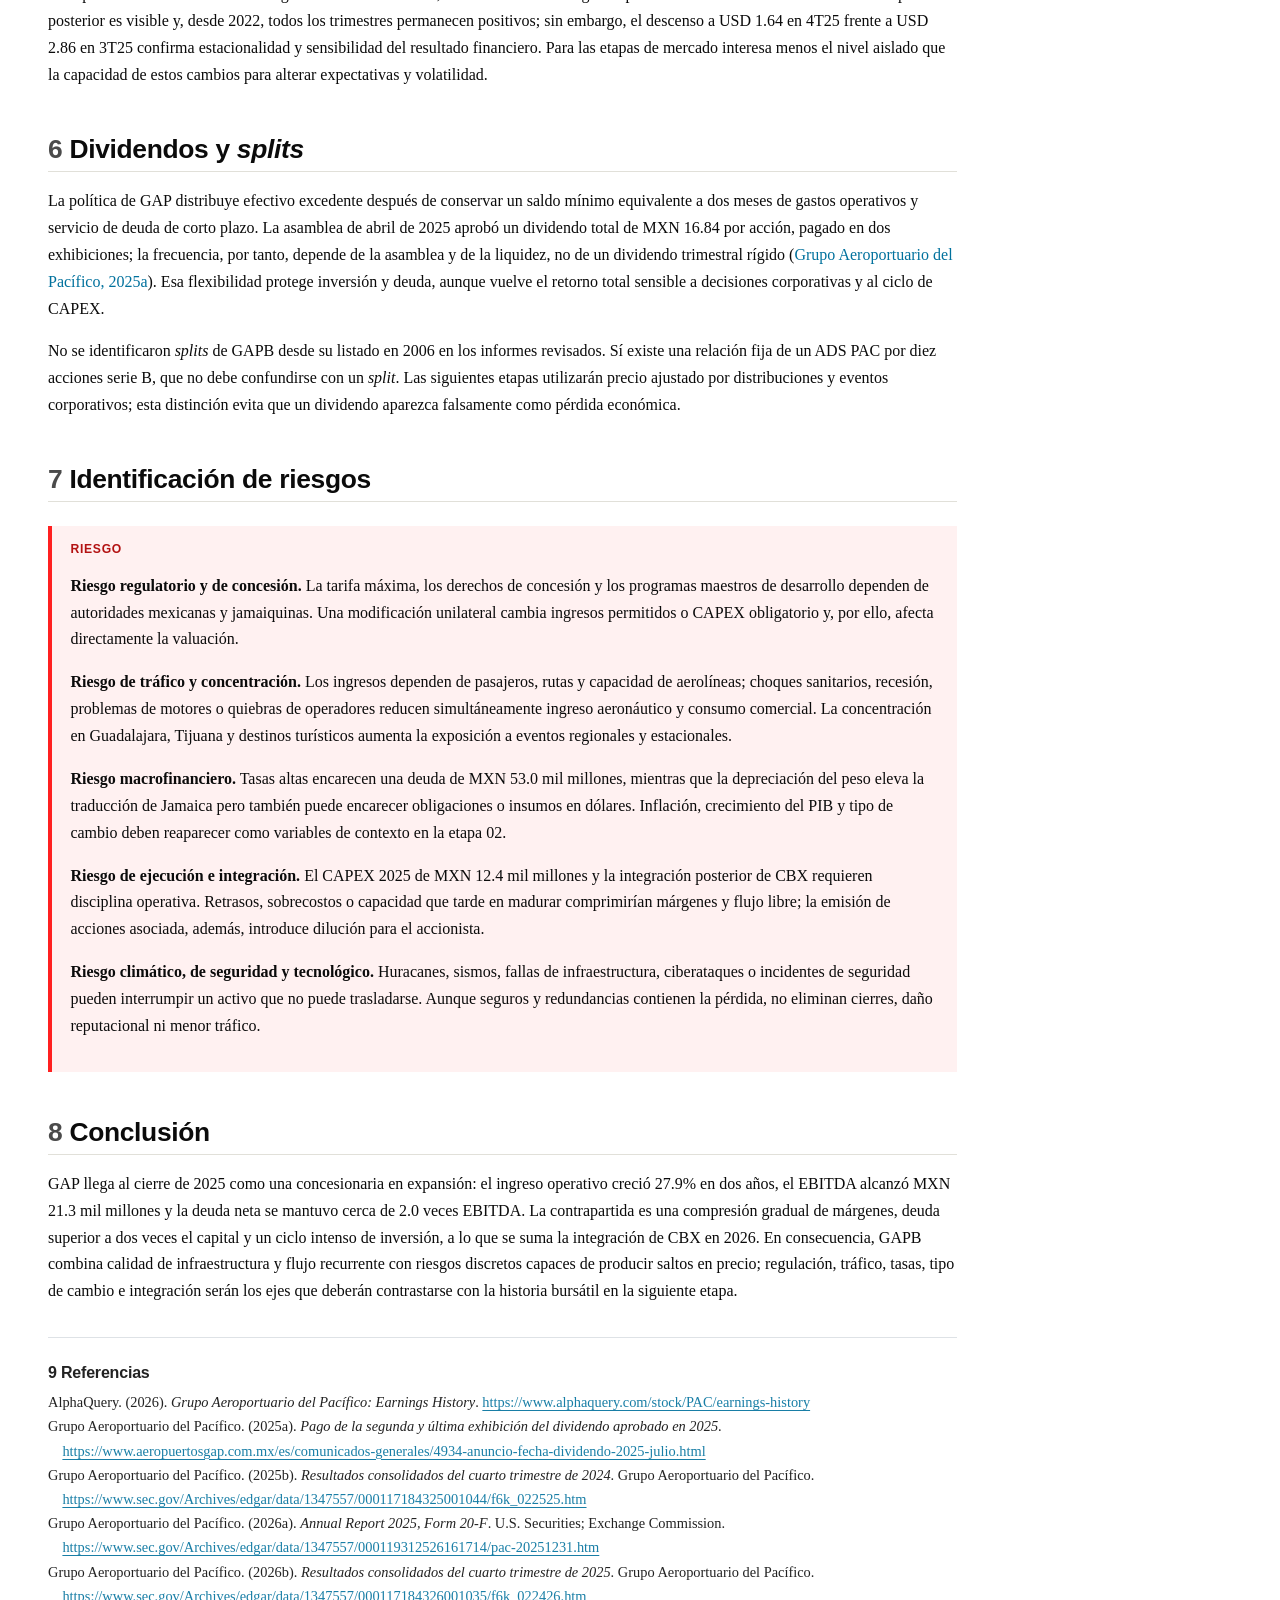
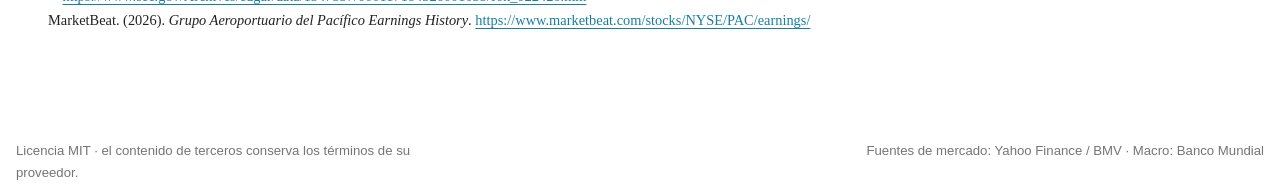
==== commit 0ae294fd: "docs: rebuild published report site" ====
--- a/docs/01-asset-profile.html
+++ b/docs/01-asset-profile.html
@@ -1,295 +1,304 @@
 <!DOCTYPE html>
-<html xmlns="http://www.w3.org/1999/xhtml" lang="es" xml:lang="es">
-<head>
-  <meta charset="utf-8" />
-  <meta name="generator" content="pandoc" />
-  <meta name="viewport" content="width=device-width, initial-scale=1.0, user-scalable=yes" />
-  <meta name="author" content="Francisco Uriel Ledezma Chávez" />
-  <title>El activo y su negocio</title>
-  <style>
-
-html {
-color: #1a1a1a;
-background-color: #fdfdfd;
-}
-body {
-margin: 0 auto;
-max-width: 36em;
-padding-left: 50px;
-padding-right: 50px;
-padding-top: 50px;
-padding-bottom: 50px;
-hyphens: auto;
-overflow-wrap: break-word;
-text-rendering: optimizeLegibility;
-font-kerning: normal;
-}
-@media (max-width: 600px) {
-body {
-font-size: 0.9em;
-padding: 12px;
-}
-h1 {
-font-size: 1.8em;
-}
-}
-@media print {
-html {
-background-color: white;
-}
-body {
-background-color: transparent;
-color: black;
-font-size: 12pt;
-}
-p, h2, h3 {
-orphans: 3;
-widows: 3;
-}
-h2, h3, h4 {
-page-break-after: avoid;
-}
-}
-p {
-margin: 1em 0;
-}
-a {
-color: #1a1a1a;
-}
-a:visited {
-color: #1a1a1a;
-}
-img {
-max-width: 100%;
-}
-svg {
-height: auto;
-max-width: 100%;
-}
-h1, h2, h3, h4, h5, h6 {
-margin-top: 1.4em;
-}
-h5, h6 {
-font-size: 1em;
-font-style: italic;
-}
-h6 {
-font-weight: normal;
-}
-ol, ul {
-padding-left: 1.7em;
-margin-top: 1em;
-}
-li > ol, li > ul {
-margin-top: 0;
-}
-blockquote {
-margin: 1em 0 1em 1.7em;
-padding-left: 1em;
-border-left: 2px solid #e6e6e6;
-color: #606060;
-}
-code {
-font-family: Menlo, Monaco, Consolas, 'Lucida Console', monospace;
-font-size: 85%;
-margin: 0;
-hyphens: manual;
-}
-pre {
-margin: 1em 0;
-overflow: auto;
-}
-pre code {
-padding: 0;
-overflow: visible;
-overflow-wrap: normal;
-}
-.sourceCode {
-background-color: transparent;
-overflow: visible;
-}
-hr {
-border: none;
-border-top: 1px solid #1a1a1a;
-height: 1px;
-margin: 1em 0;
-}
-table {
-margin: 1em 0;
-border-collapse: collapse;
-width: 100%;
-overflow-x: auto;
-display: block;
-font-variant-numeric: lining-nums tabular-nums;
-}
-table caption {
-margin-bottom: 0.75em;
-}
-tbody {
-margin-top: 0.5em;
-border-top: 1px solid #1a1a1a;
-border-bottom: 1px solid #1a1a1a;
-}
-th {
-border-top: 1px solid #1a1a1a;
-padding: 0.25em 0.5em 0.25em 0.5em;
-}
-td {
-padding: 0.125em 0.5em 0.25em 0.5em;
-}
-header {
-margin-bottom: 4em;
-text-align: center;
-}
-#TOC li {
-list-style: none;
-}
-#TOC ul {
-padding-left: 1.3em;
-}
-#TOC > ul {
-padding-left: 0;
-}
-#TOC a:not(:hover) {
-text-decoration: none;
-}
+<html xmlns="http://www.w3.org/1999/xhtml" lang="es" xml:lang="es"><head>
+
+<meta charset="utf-8">
+<meta name="generator" content="quarto-1.9.38">
+
+<meta name="viewport" content="width=device-width, initial-scale=1.0, user-scalable=yes">
+
+<meta name="author" content="Santiago Álvarez Tostado Estrada">
+<meta name="author" content="Francisco Uriel Ledezma Chávez">
+<meta name="author" content="Jorge Isaac López Ávila">
+<meta name="author" content="Juan Pablo Morán Errejón">
+
+<title>El activo y su negocio – Análisis de Riesgo · GAPB</title>
+<style>
+/* Default styles provided by pandoc.
+** See https://pandoc.org/MANUAL.html#variables-for-html for config info.
+*/
 code{white-space: pre-wrap;}
 span.smallcaps{font-variant: small-caps;}
 div.columns{display: flex; gap: min(4vw, 1.5em);}
 div.column{flex: auto; overflow-x: auto;}
 div.hanging-indent{margin-left: 1.5em; text-indent: -1.5em;}
-
-ul.task-list[class]{list-style: none;}
+ul.task-list{list-style: none;}
 ul.task-list li input[type="checkbox"] {
-font-size: inherit;
-width: 0.8em;
-margin: 0 0.8em 0.2em -1.6em;
-vertical-align: middle;
+  width: 0.8em;
+  margin: 0 0.8em 0.2em -1em; /* quarto-specific, see https://github.com/quarto-dev/quarto-cli/issues/4556 */ 
+  vertical-align: middle;
 }
-.display.math{display: block; text-align: center; margin: 0.5rem auto;}
-
+/* CSS for citations */
 div.csl-bib-body { }
 div.csl-entry {
-clear: both;
-margin-bottom: 0em;
+  clear: both;
+  margin-bottom: 0em;
 }
 .hanging-indent div.csl-entry {
-margin-left:2em;
-text-indent:-2em;
+  margin-left:2em;
+  text-indent:-2em;
 }
 div.csl-left-margin {
-min-width:2em;
-float:left;
+  min-width:2em;
+  float:left;
 }
 div.csl-right-inline {
-margin-left:2em;
-padding-left:1em;
+  margin-left:2em;
+  padding-left:1em;
 }
 div.csl-indent {
-margin-left: 2em;
-} </style>
-  <style>
-:root { --ink: #20252b; --muted: #65707c; --line: #dfe4e8; --accent: #1769aa; }
-html { color: var(--ink); background: #fff; font-family: "Segoe UI", Arial, sans-serif; }
-body { max-width: 1120px; margin: 0 auto; padding: 3rem 4rem 5rem; line-height: 1.62; }
-h1 { color: #102a43; font-size: 2.35rem; line-height: 1.12; margin-bottom: .35rem; }
-h2 { color: #173f5f; border-bottom: 1px solid var(--line); padding-bottom: .35rem; margin-top: 2.7rem; }
-h3 { color: #24557a; margin-top: 2rem; }
-p { max-width: 82ch; }
-a { color: var(--accent); }
-#TOC { border-left: 4px solid var(--accent); background: #f4f7f9; padding: 1rem 1.5rem; margin: 2rem 0 3rem; }
-#TOC ul { columns: 2; column-gap: 2rem; }
-table { width: 100%; border-collapse: collapse; margin: 1.2rem 0 2rem; font-size: .92rem; }
-caption { text-align: left; font-weight: 600; color: #173f5f; margin-bottom: .45rem; }
-th { background: #edf3f7; text-align: left; }
-th, td { border-bottom: 1px solid var(--line); padding: .55rem .65rem; vertical-align: top; }
-img { max-width: 100%; height: auto; }
-figure { margin: 2rem 0; }
-figcaption { color: var(--muted); font-size: .9rem; }
-.callout-note { border-left: 4px solid var(--accent); background: #f4f7f9; padding: .8rem 1.2rem; }
-blockquote { color: var(--muted); border-left: 3px solid var(--line); padding-left: 1rem; }
-code { background: #f3f5f7; padding: .1rem .25rem; }
-@media (max-width: 760px) { body { padding: 1.5rem; } #TOC ul { columns: 1; } }
-@media print { body { max-width: none; padding: 0; font-size: 10.5pt; } #TOC { break-after: page; } a { color: inherit; } }
-</style>
+  margin-left: 2em;
+}</style>
+
+
+<script src="site_libs/quarto-nav/quarto-nav.js"></script>
+<script src="site_libs/quarto-nav/headroom.min.js"></script>
+<script src="site_libs/clipboard/clipboard.min.js"></script>
+<script src="site_libs/quarto-search/autocomplete.umd.js"></script>
+<script src="site_libs/quarto-search/fuse.min.js"></script>
+<script src="site_libs/quarto-search/quarto-search.js"></script>
+<meta name="quarto:offset" content="./">
+<script src="site_libs/quarto-html/quarto.js" type="module"></script>
+<script src="site_libs/quarto-html/tabsets/tabsets.js" type="module"></script>
+<script src="site_libs/quarto-html/popper.min.js"></script>
+<script src="site_libs/quarto-html/tippy.umd.min.js"></script>
+<script src="site_libs/quarto-html/anchor.min.js"></script>
+<link href="site_libs/quarto-html/tippy.css" rel="stylesheet">
+<link href="site_libs/quarto-html/quarto-syntax-highlighting-1e796f7a7bf16e5eb5298f63857716ad.css" rel="stylesheet" id="quarto-text-highlighting-styles">
+<script src="site_libs/bootstrap/bootstrap.min.js"></script>
+<link href="site_libs/bootstrap/bootstrap-icons.css" rel="stylesheet">
+<link href="site_libs/bootstrap/bootstrap-56c9fb2a36a481e37cf6329f2f24e7ca.min.css" rel="stylesheet" append-hash="true" id="quarto-bootstrap" data-mode="light">
+<script id="quarto-search-options" type="application/json">{
+  "location": "navbar",
+  "copy-button": false,
+  "collapse-after": 3,
+  "panel-placement": "end",
+  "type": "overlay",
+  "limit": 50,
+  "keyboard-shortcut": [
+    "f",
+    "/",
+    "s"
+  ],
+  "show-item-context": false,
+  "language": {
+    "search-no-results-text": "No se han encontrado resultados",
+    "search-matching-documents-text": "documentos encontrados",
+    "search-copy-link-title": "Copiar el enlace en la búsqueda",
+    "search-hide-matches-text": "Ocultar resultados adicionales",
+    "search-more-match-text": "resultado adicional en este documento",
+    "search-more-matches-text": "resultados adicionales en este documento",
+    "search-clear-button-title": "Borrar",
+    "search-text-placeholder": "",
+    "search-detached-cancel-button-title": "Cancelar",
+    "search-submit-button-title": "Enviar",
+    "search-label": "Buscar"
+  }
+}</script>
+<style>html{ scroll-behavior: smooth; }</style>
+
+
 </head>
-<body>
-<header id="title-block-header">
+
+<body class="nav-fixed quarto-light">
+
+<div id="quarto-search-results"></div>
+  <header id="quarto-header" class="headroom fixed-top">
+    <nav class="navbar navbar-expand-lg " data-bs-theme="dark">
+      <div class="navbar-container container-fluid">
+      <div class="navbar-brand-container mx-auto">
+    <a class="navbar-brand" href="./index.html">
+    <span class="navbar-title">Análisis de Riesgo · GAPB</span>
+    </a>
+  </div>
+            <div id="quarto-search" class="" title="Buscar"></div>
+          <button class="navbar-toggler" type="button" data-bs-toggle="collapse" data-bs-target="#navbarCollapse" aria-controls="navbarCollapse" role="menu" aria-expanded="false" aria-label="Navegación de palanca" onclick="if (window.quartoToggleHeadroom) { window.quartoToggleHeadroom(); }">
+  <span class="navbar-toggler-icon"></span>
+</button>
+          <div class="collapse navbar-collapse" id="navbarCollapse">
+            <ul class="navbar-nav navbar-nav-scroll me-auto">
+  <li class="nav-item">
+    <a class="nav-link" href="./index.html"> 
+<span class="menu-text">Inicio</span></a>
+  </li>  
+  <li class="nav-item">
+    <a class="nav-link active" href="./01-asset-profile.html" aria-current="page"> 
+<span class="menu-text">01 · Activo</span></a>
+  </li>  
+  <li class="nav-item">
+    <a class="nav-link" href="./02-price-history-events.html"> 
+<span class="menu-text">02 · Precio y eventos</span></a>
+  </li>  
+  <li class="nav-item">
+    <a class="nav-link" href="./03-returns-volatility-gbm.html"> 
+<span class="menu-text">03 · Rendimientos</span></a>
+  </li>  
+  <li class="nav-item">
+    <a class="nav-link" href="./04-variance-models.html"> 
+<span class="menu-text">04 · Volatilidad</span></a>
+  </li>  
+  <li class="nav-item">
+    <a class="nav-link" href="./05-value-at-risk.html"> 
+<span class="menu-text">05 · VaR</span></a>
+  </li>  
+</ul>
+            <ul class="navbar-nav navbar-nav-scroll ms-auto">
+  <li class="nav-item compact">
+    <a class="nav-link" href="https://github.com/Urielledezma/Analisis-de-Riesgo"> <i class="bi bi-github" role="img" aria-label="Repositorio en GitHub">
+</i> 
+<span class="menu-text"></span></a>
+  </li>  
+</ul>
+          </div> <!-- /navcollapse -->
+            <div class="quarto-navbar-tools">
+</div>
+      </div> <!-- /container-fluid -->
+    </nav>
+</header>
+<!-- content -->
+<div id="quarto-content" class="quarto-container page-columns page-rows-contents page-layout-article page-navbar">
+<!-- sidebar -->
+<!-- margin-sidebar -->
+    <div id="quarto-margin-sidebar" class="sidebar margin-sidebar">
+        <nav id="TOC" role="doc-toc" class="toc-active">
+    <h2 id="toc-title">En esta página</h2>
+   
+  <ul>
+  <li><a href="#introducción" id="toc-introducción" class="nav-link active" data-scroll-target="#introducción"><span class="header-section-number">1</span> Introducción</a></li>
+  <li><a href="#descripción-general-del-activo-y-del-negocio" id="toc-descripción-general-del-activo-y-del-negocio" class="nav-link" data-scroll-target="#descripción-general-del-activo-y-del-negocio"><span class="header-section-number">2</span> Descripción general del activo y del negocio</a></li>
+  <li><a href="#análisis-de-estados-financieros" id="toc-análisis-de-estados-financieros" class="nav-link" data-scroll-target="#análisis-de-estados-financieros"><span class="header-section-number">3</span> Análisis de estados financieros</a></li>
+  <li><a href="#indicadores-financieros-clave" id="toc-indicadores-financieros-clave" class="nav-link" data-scroll-target="#indicadores-financieros-clave"><span class="header-section-number">4</span> Indicadores financieros clave</a></li>
+  <li><a href="#utilidad-por-acción" id="toc-utilidad-por-acción" class="nav-link" data-scroll-target="#utilidad-por-acción"><span class="header-section-number">5</span> Utilidad por acción</a></li>
+  <li><a href="#dividendos-y-splits" id="toc-dividendos-y-splits" class="nav-link" data-scroll-target="#dividendos-y-splits"><span class="header-section-number">6</span> Dividendos y <em>splits</em></a></li>
+  <li><a href="#identificación-de-riesgos" id="toc-identificación-de-riesgos" class="nav-link" data-scroll-target="#identificación-de-riesgos"><span class="header-section-number">7</span> Identificación de riesgos</a></li>
+  <li><a href="#conclusión" id="toc-conclusión" class="nav-link" data-scroll-target="#conclusión"><span class="header-section-number">8</span> Conclusión</a></li>
+  <li><a href="#referencias" id="toc-referencias" class="nav-link" data-scroll-target="#referencias"><span class="header-section-number">9</span> Referencias</a></li>
+  </ul>
+<div class="toc-actions"><ul><li><a href="https://github.com/Urielledezma/Analisis-de-Riesgo/blob/main/01-asset-profile.qmd" class="toc-action"><i class="bi bi-github"></i>Ver el código</a></li></ul></div></nav>
+    </div>
+<!-- main -->
+<main class="content" id="quarto-document-content">
+
+<header id="title-block-header" class="quarto-title-block default">
+<div class="quarto-title">
 <h1 class="title">El activo y su negocio</h1>
-<p class="subtitle">Grupo Aeroportuario del Pacífico · BMV: GAPB</p>
-<p class="author">Francisco Uriel Ledezma Chávez</p>
-<p class="date">1 de septiembre de 2026</p>
+<p class="subtitle lead">Grupo Aeroportuario del Pacífico · BMV: GAPB</p>
+</div>
+
+
+
+<div class="quarto-title-meta">
+
+    <div>
+    <div class="quarto-title-meta-heading">Autores/as</div>
+    <div class="quarto-title-meta-contents">
+             <p>Santiago Álvarez Tostado Estrada </p>
+             <p>Francisco Uriel Ledezma Chávez </p>
+             <p>Jorge Isaac López Ávila </p>
+             <p>Juan Pablo Morán Errejón </p>
+          </div>
+  </div>
+    
+    <div>
+    <div class="quarto-title-meta-heading">Fecha de publicación</div>
+    <div class="quarto-title-meta-contents">
+      <p class="date">2 de septiembre de 2026</p>
+    </div>
+  </div>
+  
+    
+  </div>
+  
+
+
 </header>
-<nav id="TOC" role="doc-toc">
-<ul>
-<li><a href="#introducción" id="toc-introducción"><span class="toc-section-number">1</span> Introducción</a></li>
-<li><a href="#descripción-general-del-activo-y-del-negocio" id="toc-descripción-general-del-activo-y-del-negocio"><span class="toc-section-number">2</span> Descripción general del activo y del
-negocio</a></li>
-<li><a href="#análisis-de-estados-financieros" id="toc-análisis-de-estados-financieros"><span class="toc-section-number">3</span> Análisis de estados
-financieros</a></li>
-<li><a href="#indicadores-financieros-clave" id="toc-indicadores-financieros-clave"><span class="toc-section-number">4</span> Indicadores financieros
-clave</a></li>
-<li><a href="#utilidad-por-acción" id="toc-utilidad-por-acción"><span class="toc-section-number">5</span> Utilidad por acción</a></li>
-<li><a href="#dividendos-y-splits" id="toc-dividendos-y-splits"><span class="toc-section-number">6</span> Dividendos y
-<em>splits</em></a></li>
-<li><a href="#identificación-de-riesgos" id="toc-identificación-de-riesgos"><span class="toc-section-number">7</span> Identificación de riesgos</a></li>
-<li><a href="#conclusión" id="toc-conclusión"><span class="toc-section-number">8</span> Conclusión</a></li>
-<li><a href="#referencias" id="toc-referencias">Referencias</a></li>
-</ul>
-</nav>
-<h2 data-number="1" id="introducción"><span class="header-section-number">1</span> Introducción</h2>
-<p>Esta primera etapa caracteriza a Grupo Aeroportuario del Pacífico,
-S.A.B. de C.V. (GAP) antes de modelar el riesgo de mercado de su acción
-serie B. El análisis combina la estructura económica del negocio con
-resultados consolidados de 2023 a 2025, indicadores de rentabilidad y
-apalancamiento, utilidad trimestral por ADS y política de dividendos. La
-lectura conjunta muestra una concesionaria con alta generación operativa
-y crecimiento, aunque expuesta a regulación tarifaria, tráfico aéreo,
-deuda y grandes compromisos de inversión.</p>
-<div class="callout-note" title="Criterio de fuentes">
-<p>ITESO confirmó que la licencia institucional de FactSet no incluye
-acceso por API. El repositorio acepta exportaciones manuales de FactSet
-en <code>data/raw/factset/manual/</code> y las conserva fuera de Git; en
-su ausencia, esta versión usa estados de resultados publicados por GAP
-ante la SEC y una serie pública de EPS. El informe nunca consulta una
-API durante el renderizado.</p>
-</div>
-<h2 data-number="2" id="descripción-general-del-activo-y-del-negocio"><span class="header-section-number">2</span> Descripción general del activo y
-del negocio</h2>
-<p>GAP administra infraestructura aeroportuaria bajo concesión: doce
-aeropuertos en México y los aeropuertos de Montego Bay y Kingston en
-Jamaica. Sus activos principales incluyen Guadalajara, Tijuana, Los
-Cabos y Puerto Vallarta, de modo que el portafolio combina tráfico de
-negocios, manufactura fronteriza y turismo internacional. La sociedad
-surgió del proceso de privatización aeroportuaria de 1998, inició la
-operación del paquete Pacífico en 1999 y cotiza desde 2006 en la BMV
-mediante GAPB y en Nueva York mediante el ADS PAC <span class="citation" data-cites="gap20f2025">(Grupo Aeroportuario del Pacífico,
-2026a)</span>.</p>
-<table>
-<caption>Identificación bursátil del emisor analizado.</caption>
+
+
+<dl class="report-meta" aria-label="Ficha técnica del reporte">
+<div>
+<dt>
+Fuente de datos
+</dt>
+<dd>
+GAP / SEC y serie pública de EPS; FactSet manual si está disponible
+</dd>
+</div>
+<div>
+<dt>
+Corte financiero
+</dt>
+<dd>
+31 de diciembre de 2025
+</dd>
+</div>
+<div>
+<dt>
+Moneda
+</dt>
+<dd>
+MXN millones; EPS en USD por ADS
+</dd>
+</div>
+<div>
+<dt>
+Periodo cubierto
+</dt>
+<dd>
+Estados 2023–2025; EPS 1T19–4T25
+</dd>
+</div>
+</dl>
+<section id="introducción" class="level2" data-number="1">
+<h2 data-number="1" class="anchored" data-anchor-id="introducción"><span class="header-section-number">1</span> Introducción</h2>
+<p>Esta primera etapa caracteriza a Grupo Aeroportuario del Pacífico, S.A.B. de C.V. (GAP) antes de modelar el riesgo de mercado de su acción serie B. El análisis combina la estructura económica del negocio con resultados consolidados de 2023 a 2025, indicadores de rentabilidad y apalancamiento, utilidad trimestral por ADS y política de dividendos. La lectura conjunta muestra una concesionaria con alta generación operativa y crecimiento, aunque expuesta a regulación tarifaria, tráfico aéreo, deuda y grandes compromisos de inversión.</p>
+<div class="callout callout-style-default callout-note callout-titled" title="Criterio de fuentes">
+<div class="callout-header d-flex align-content-center">
+<div class="callout-icon-container">
+<i class="callout-icon"></i>
+</div>
+<div class="callout-title-container flex-fill">
+<span class="screen-reader-only">Nota</span>Criterio de fuentes
+</div>
+</div>
+<div class="callout-body-container callout-body">
+<p>ITESO confirmó que la licencia institucional de FactSet no incluye acceso por API. El repositorio acepta exportaciones manuales de FactSet en <code>data/raw/factset/manual/</code> y las conserva fuera de Git; en su ausencia, esta versión usa estados de resultados publicados por GAP ante la SEC y una serie pública de EPS. El informe nunca consulta una API durante el renderizado.</p>
+</div>
+</div>
+</section>
+<section id="descripción-general-del-activo-y-del-negocio" class="level2" data-number="2">
+<h2 data-number="2" class="anchored" data-anchor-id="descripción-general-del-activo-y-del-negocio"><span class="header-section-number">2</span> Descripción general del activo y del negocio</h2>
+<p>GAP administra infraestructura aeroportuaria bajo concesión: doce aeropuertos en México y los aeropuertos de Montego Bay y Kingston en Jamaica. Sus activos principales incluyen Guadalajara, Tijuana, Los Cabos y Puerto Vallarta, de modo que el portafolio combina tráfico de negocios, manufactura fronteriza y turismo internacional. La sociedad surgió del proceso de privatización aeroportuaria de 1998, inició la operación del paquete Pacífico en 1999 y cotiza desde 2006 en la BMV mediante GAPB y en Nueva York mediante el ADS PAC <span class="citation" data-cites="gap20f2025">(<a href="#ref-gap20f2025" role="doc-biblioref">Grupo Aeroportuario del Pacífico, 2026a</a>)</span>.</p>
+<p>La <a href="#tbl-asset-metadata" class="quarto-xref">Tabla&nbsp;1</a> sintetiza la identificación bursátil utilizada en el análisis.</p>
+<div class="cell" data-layout-align="center">
+<div id="tbl-asset-metadata" class="cell quarto-float quarto-figure quarto-figure-center anchored" data-layout-align="center">
+<figure class="quarto-float quarto-float-tbl figure">
+<figcaption class="quarto-float-caption-top quarto-float-caption quarto-float-tbl" id="tbl-asset-metadata-caption-0ceaefa1-69ba-4598-a22c-09a6ac19f8ca">
+Tabla&nbsp;1: Identificación bursátil del emisor analizado.
+</figcaption>
+<div aria-describedby="tbl-asset-metadata-caption-0ceaefa1-69ba-4598-a22c-09a6ac19f8ca">
+<div class="cell-output-display">
+<table class="cell caption-top table table-sm table-striped small">
 <colgroup>
-<col style="width: 6%" />
-<col style="width: 41%" />
-<col style="width: 5%" />
-<col style="width: 10%" />
-<col style="width: 25%" />
-<col style="width: 9%" />
+<col style="width: 6%">
+<col style="width: 38%">
+<col style="width: 4%">
+<col style="width: 9%">
+<col style="width: 23%">
+<col style="width: 17%">
 </colgroup>
 <thead>
-<tr>
-<th style="text-align: left;">ticker</th>
-<th style="text-align: left;">name</th>
-<th style="text-align: left;">series</th>
-<th style="text-align: left;">sector</th>
-<th style="text-align: left;">industry</th>
-<th style="text-align: left;">factset_id</th>
+<tr class="header">
+<th style="text-align: left;">Ticker</th>
+<th style="text-align: left;">Emisora</th>
+<th style="text-align: left;">Serie</th>
+<th style="text-align: left;">Sector</th>
+<th style="text-align: left;">Industria</th>
+<th style="text-align: left;">Identificador FactSet</th>
 </tr>
 </thead>
 <tbody>
-<tr>
+<tr class="odd">
 <td style="text-align: left;">GAPB.MX</td>
-<td style="text-align: left;">Grupo Aeroportuario del Pacífico, S.A.B.
-de C.V.</td>
+<td style="text-align: left;">Grupo Aeroportuario del Pacífico, S.A.B. de C.V.</td>
 <td style="text-align: left;">B</td>
 <td style="text-align: left;">Industrials</td>
 <td style="text-align: left;">Transportation Infrastructure</td>
@@ -297,393 +306,786 @@
 </tr>
 </tbody>
 </table>
-<p>El ingreso económico se divide en servicios aeronáuticos —tarifas a
-pasajeros, aerolíneas y operadores— y no aeronáuticos —arrendamientos,
-alimentos y bebidas, estacionamientos, salas VIP, tiendas, publicidad,
-hotelería y carga—. En 2025 la mezcla, excluyendo la contabilidad de
-construcción de IFRIC 12, fue aproximadamente 70% aeronáutica y 30% no
-aeronáutica; esta diversificación reduce la dependencia de una sola
-tarifa, pero no elimina la dependencia del flujo de pasajeros. Los
-catorce aeropuertos atendieron 63.7 millones de pasajeros en 2025, 2.5%
-más que en 2024, y la plantilla cerró el ejercicio con aproximadamente
-3,506 colaboradores <span class="citation" data-cites="gap4q2025 gap20f2025">(Grupo Aeroportuario del Pacífico,
-2026b, 2026a)</span>.</p>
-<p>La posición competitiva proviene menos de una marca de consumo que de
-la exclusividad geográfica y la vida remanente de las concesiones. ASUR
-y OMA son los comparables mexicanos más cercanos, mientras que
-aeropuertos alternativos, carreteras y cambios en la oferta de las
-aerolíneas condicionan la demanda local. El evento corporativo más
-relevante posterior al cierre fue la combinación con Cross Border Xpress
-y activos de asistencia técnica, efectiva en mayo de 2026; amplía el
-ecosistema de Tijuana, pero también emitió acciones nuevas y abre un
-riesgo de integración que no pertenece todavía a las cifras 2025
-analizadas aquí.</p>
-<h2 data-number="3" id="análisis-de-estados-financieros"><span class="header-section-number">3</span> Análisis de estados
-financieros</h2>
-<p>IFRIC 12 obliga a reconocer como ingreso la construcción y mejora de
-activos concesionados junto con un costo equivalente. Como ese renglón
-infla ingreso y costo sin representar venta recurrente ni margen
-económico, se presentan dos bases: ingreso reportado y <strong>ingreso
-operativo</strong>, definido como la suma de servicios aeronáuticos y no
-aeronáuticos <span class="citation" data-cites="gap4q2024 gap4q2025">(Grupo Aeroportuario del Pacífico,
-2025b, 2026b)</span>.</p>
-<table>
-<caption>Resultados consolidados, millones de pesos
-corrientes.</caption>
+</div>
+</div>
+</figure>
+</div>
+</div>
+<p>El ingreso económico se divide en servicios aeronáuticos —tarifas a pasajeros, aerolíneas y operadores— y no aeronáuticos —arrendamientos, alimentos y bebidas, estacionamientos, salas VIP, tiendas, publicidad, hotelería y carga—. En 2025 la mezcla, excluyendo la contabilidad de construcción de IFRIC 12, fue aproximadamente 70% aeronáutica y 30% no aeronáutica; esta diversificación reduce la dependencia de una sola tarifa, pero no elimina la dependencia del flujo de pasajeros. Los catorce aeropuertos atendieron 63.7 millones de pasajeros en 2025, 2.5% más que en 2024, y la plantilla cerró el ejercicio con aproximadamente 3,506 colaboradores <span class="citation" data-cites="gap4q2025 gap20f2025">(<a href="#ref-gap4q2025" role="doc-biblioref">Grupo Aeroportuario del Pacífico, 2026b</a>, <a href="#ref-gap20f2025" role="doc-biblioref">2026a</a>)</span>.</p>
+<p>La posición competitiva proviene menos de una marca de consumo que de la exclusividad geográfica y la vida remanente de las concesiones. ASUR y OMA son los comparables mexicanos más cercanos, mientras que aeropuertos alternativos, carreteras y cambios en la oferta de las aerolíneas condicionan la demanda local. El evento corporativo más relevante posterior al cierre fue la combinación con Cross Border Xpress y activos de asistencia técnica, efectiva en mayo de 2026; amplía el ecosistema de Tijuana, pero también emitió acciones nuevas y abre un riesgo de integración que no pertenece todavía a las cifras 2025 analizadas aquí.</p>
+</section>
+<section id="análisis-de-estados-financieros" class="level2" data-number="3">
+<h2 data-number="3" class="anchored" data-anchor-id="análisis-de-estados-financieros"><span class="header-section-number">3</span> Análisis de estados financieros</h2>
+<p>IFRIC 12 obliga a reconocer como ingreso la construcción y mejora de activos concesionados junto con un costo equivalente. Como ese renglón infla ingreso y costo sin representar venta recurrente ni margen económico, se presentan dos bases: ingreso reportado y <strong>ingreso operativo</strong>, definido como la suma de servicios aeronáuticos y no aeronáuticos <span class="citation" data-cites="gap4q2024 gap4q2025">(<a href="#ref-gap4q2024" role="doc-biblioref">Grupo Aeroportuario del Pacífico, 2025b</a>, <a href="#ref-gap4q2025" role="doc-biblioref">2026b</a>)</span>.</p>
+<p>La <a href="#tbl-financials" class="quarto-xref">Tabla&nbsp;2</a> presenta ambas bases y evita interpretar el ingreso de construcción como una venta recurrente.</p>
+<div class="cell" data-layout-align="center">
+<div id="tbl-financials" class="cell quarto-float quarto-figure quarto-figure-center anchored" data-layout-align="center">
+<figure class="quarto-float quarto-float-tbl figure">
+<figcaption class="quarto-float-caption-top quarto-float-caption quarto-float-tbl" id="tbl-financials-caption-0ceaefa1-69ba-4598-a22c-09a6ac19f8ca">
+Tabla&nbsp;2: Resultados consolidados, millones de pesos corrientes.
+</figcaption>
+<div aria-describedby="tbl-financials-caption-0ceaefa1-69ba-4598-a22c-09a6ac19f8ca">
+<div class="cell-output-display">
+<table class="cell caption-top table table-sm table-striped small">
 <colgroup>
-<col style="width: 7%" />
-<col style="width: 21%" />
-<col style="width: 21%" />
-<col style="width: 23%" />
-<col style="width: 17%" />
-<col style="width: 8%" />
+<col style="width: 6%">
+<col style="width: 22%">
+<col style="width: 22%">
+<col style="width: 23%">
+<col style="width: 17%">
+<col style="width: 8%">
 </colgroup>
 <thead>
-<tr>
-<th style="text-align: left;">Año</th>
-<th style="text-align: left;">Ingreso reportado</th>
-<th style="text-align: left;">Ingreso operativo</th>
-<th style="text-align: left;">Utilidad operativa</th>
-<th style="text-align: left;">Utilidad neta</th>
-<th style="text-align: left;">EBITDA</th>
+<tr class="header">
+<th style="text-align: right;">Año</th>
+<th style="text-align: right;">Ingreso reportado</th>
+<th style="text-align: right;">Ingreso operativo</th>
+<th style="text-align: right;">Utilidad operativa</th>
+<th style="text-align: right;">Utilidad neta</th>
+<th style="text-align: right;">EBITDA</th>
 </tr>
 </thead>
 <tbody>
-<tr>
-<td style="text-align: left;">2,023</td>
-<td style="text-align: left;">33,224</td>
-<td style="text-align: left;">25,433</td>
-<td style="text-align: left;">15,139</td>
-<td style="text-align: left;">9,690</td>
-<td style="text-align: left;">17,684</td>
-</tr>
-<tr>
-<td style="text-align: left;">2,024</td>
-<td style="text-align: left;">33,614</td>
-<td style="text-align: left;">26,782</td>
-<td style="text-align: left;">15,051</td>
-<td style="text-align: left;">8,875</td>
-<td style="text-align: left;">18,112</td>
-</tr>
-<tr>
-<td style="text-align: left;">2,025</td>
-<td style="text-align: left;">41,409</td>
-<td style="text-align: left;">32,526</td>
-<td style="text-align: left;">17,580</td>
-<td style="text-align: left;">10,001</td>
-<td style="text-align: left;">21,332</td>
+<tr class="odd">
+<td style="text-align: right;">2023</td>
+<td style="text-align: right;">33,224</td>
+<td style="text-align: right;">25,433</td>
+<td style="text-align: right;">15,139</td>
+<td style="text-align: right;">9,690</td>
+<td style="text-align: right;">17,684</td>
+</tr>
+<tr class="even">
+<td style="text-align: right;">2024</td>
+<td style="text-align: right;">33,614</td>
+<td style="text-align: right;">26,782</td>
+<td style="text-align: right;">15,051</td>
+<td style="text-align: right;">8,875</td>
+<td style="text-align: right;">18,112</td>
+</tr>
+<tr class="odd">
+<td style="text-align: right;">2025</td>
+<td style="text-align: right;">41,409</td>
+<td style="text-align: right;">32,526</td>
+<td style="text-align: right;">17,580</td>
+<td style="text-align: right;">10,001</td>
+<td style="text-align: right;">21,332</td>
 </tr>
 </tbody>
 </table>
-<p>El ingreso operativo aumentó de $25,432.8 millones en 2023 a
-$32,525.9 millones en 2025, una expansión acumulada de 27.9%. El avance
-de 2025 fue especialmente fuerte: 21.4% frente a 2024, apoyado por
-recuperación de tráfico, ajuste de tarifas, depreciación del peso sobre
-los ingresos jamaiquinos y consolidación de carga y zona franca. La
-utilidad neta creció 12.7% en ese último año, menos que el ingreso,
-señal de que la escala adicional llegó acompañada de mayor costo
-financiero, depreciación y gasto operativo <span class="citation" data-cites="gap4q2025">(Grupo Aeroportuario del Pacífico,
-2026b)</span>.</p>
-<div class="figure" style="text-align: center">
-<img role="img" aria-label="Márgenes consolidados bajo base reportada y base operativa sin IFRIC 12." src="[data-uri]" alt="Márgenes consolidados bajo base reportada y base operativa sin IFRIC 12." />
-<p class="caption">
-Márgenes consolidados bajo base reportada y base operativa sin IFRIC 12.
-</p>
-</div>
-<table>
-<caption>Márgenes comparables por ejercicio.</caption>
+</div>
+</div>
+</figure>
+</div>
+</div>
+<p>El ingreso operativo aumentó de $25,432.8 millones en 2023 a $32,525.9 millones en 2025, una expansión acumulada de 27.9%. El avance de 2025 fue especialmente fuerte: 21.4% frente a 2024, apoyado por recuperación de tráfico, ajuste de tarifas, depreciación del peso sobre los ingresos jamaiquinos y consolidación de carga y zona franca. La utilidad neta creció 12.7% en ese último año, menos que el ingreso, señal de que la escala adicional llegó acompañada de mayor costo financiero, depreciación y gasto operativo <span class="citation" data-cites="gap4q2025">(<a href="#ref-gap4q2025" role="doc-biblioref">Grupo Aeroportuario del Pacífico, 2026b</a>)</span>.</p>
+<div class="cell" data-layout-align="center">
+<div class="cell-output-display">
+<div id="fig-margins" class="quarto-float quarto-figure quarto-figure-center anchored" data-fig-align="center">
+<figure class="quarto-float quarto-float-fig figure">
+<div aria-describedby="fig-margins-caption-0ceaefa1-69ba-4598-a22c-09a6ac19f8ca">
+<img src="01-asset-profile_files/figure-html/fig-margins-1.png" class="img-fluid quarto-figure quarto-figure-center figure-img" width="1600">
+</div>
+<figcaption class="quarto-float-caption-bottom quarto-float-caption quarto-float-fig" id="fig-margins-caption-0ceaefa1-69ba-4598-a22c-09a6ac19f8ca">
+Figura&nbsp;1: Márgenes consolidados bajo base reportada y base operativa sin IFRIC 12.
+</figcaption>
+</figure>
+</div>
+</div>
+</div>
+<div class="cell" data-layout-align="center">
+<div id="tbl-margins" class="cell quarto-float quarto-figure quarto-figure-center anchored" data-layout-align="center">
+<figure class="quarto-float quarto-float-tbl figure">
+<figcaption class="quarto-float-caption-top quarto-float-caption quarto-float-tbl" id="tbl-margins-caption-0ceaefa1-69ba-4598-a22c-09a6ac19f8ca">
+Tabla&nbsp;3: Márgenes comparables por ejercicio.
+</figcaption>
+<div aria-describedby="tbl-margins-caption-0ceaefa1-69ba-4598-a22c-09a6ac19f8ca">
+<div class="cell-output-display">
+<table class="cell caption-top table table-sm table-striped small">
 <colgroup>
-<col style="width: 5%" />
-<col style="width: 20%" />
-<col style="width: 18%" />
-<col style="width: 20%" />
-<col style="width: 16%" />
-<col style="width: 18%" />
+<col style="width: 4%">
+<col style="width: 21%">
+<col style="width: 18%">
+<col style="width: 21%">
+<col style="width: 16%">
+<col style="width: 18%">
 </colgroup>
 <thead>
-<tr>
-<th style="text-align: left;">Año</th>
-<th style="text-align: left;">Servicios sin IFRIC 12</th>
-<th style="text-align: left;">Operativo reportado</th>
-<th style="text-align: left;">Operativo sin IFRIC 12</th>
-<th style="text-align: left;">Neto sin IFRIC 12</th>
-<th style="text-align: left;">EBITDA sin IFRIC 12</th>
+<tr class="header">
+<th style="text-align: right;">Año</th>
+<th style="text-align: right;">Servicios sin IFRIC 12</th>
+<th style="text-align: right;">Operativo reportado</th>
+<th style="text-align: right;">Operativo sin IFRIC 12</th>
+<th style="text-align: right;">Neto sin IFRIC 12</th>
+<th style="text-align: right;">EBITDA sin IFRIC 12</th>
 </tr>
 </thead>
 <tbody>
-<tr>
-<td style="text-align: left;">2,023</td>
-<td style="text-align: left;">82.8%</td>
-<td style="text-align: left;">45.6%</td>
-<td style="text-align: left;">59.5%</td>
-<td style="text-align: left;">38.1%</td>
-<td style="text-align: left;">69.5%</td>
-</tr>
-<tr>
-<td style="text-align: left;">2,024</td>
-<td style="text-align: left;">80.3%</td>
-<td style="text-align: left;">44.8%</td>
-<td style="text-align: left;">56.2%</td>
-<td style="text-align: left;">33.1%</td>
-<td style="text-align: left;">67.6%</td>
-</tr>
-<tr>
-<td style="text-align: left;">2,025</td>
-<td style="text-align: left;">80.0%</td>
-<td style="text-align: left;">42.5%</td>
-<td style="text-align: left;">54.0%</td>
-<td style="text-align: left;">30.7%</td>
-<td style="text-align: left;">65.6%</td>
+<tr class="odd">
+<td style="text-align: right;">2023</td>
+<td style="text-align: right;">82.8%</td>
+<td style="text-align: right;">45.6%</td>
+<td style="text-align: right;">59.5%</td>
+<td style="text-align: right;">38.1%</td>
+<td style="text-align: right;">69.5%</td>
+</tr>
+<tr class="even">
+<td style="text-align: right;">2024</td>
+<td style="text-align: right;">80.3%</td>
+<td style="text-align: right;">44.8%</td>
+<td style="text-align: right;">56.2%</td>
+<td style="text-align: right;">33.1%</td>
+<td style="text-align: right;">67.6%</td>
+</tr>
+<tr class="odd">
+<td style="text-align: right;">2025</td>
+<td style="text-align: right;">80.0%</td>
+<td style="text-align: right;">42.5%</td>
+<td style="text-align: right;">54.0%</td>
+<td style="text-align: right;">30.7%</td>
+<td style="text-align: right;">65.6%</td>
 </tr>
 </tbody>
 </table>
-<p>GAP no presenta un subtotal IFRS de utilidad bruta. Por ello,
-“servicios sin IFRIC 12” es un proxy explícito: ingreso operativo menos
-costo de servicios, dividido entre ingreso operativo; no incluye todavía
-impuestos a la concesión, asistencia técnica, depreciación ni otros
-costos operativos.</p>
-<p>El margen EBITDA sin IFRIC 12 permaneció elevado, pero descendió de
-69.5% en 2023 a 65.6% en 2025. El margen operativo comparable siguió el
-mismo patrón, de 59.5% a 54.0%; por tanto, el crecimiento no debe
-confundirse con expansión de eficiencia. La empresa conserva poder de
-generación de caja propio de una infraestructura concesionada, aunque su
-programa de inversión y la nueva escala presionan costos antes de que
-toda la capacidad produzca ingresos.</p>
-<h2 data-number="4" id="indicadores-financieros-clave"><span class="header-section-number">4</span> Indicadores financieros
-clave</h2>
-<table>
-<caption>Indicadores clave al cierre de 2025.</caption>
+</div>
+</div>
+</figure>
+</div>
+</div>
+<p>La <a href="#fig-margins" class="quarto-xref">Figura&nbsp;1</a> muestra la trayectoria y la <a href="#tbl-margins" class="quarto-xref">Tabla&nbsp;3</a> conserva los valores exactos que sostienen la comparación entre ejercicios.</p>
+<div class="semantic-block semantic-assumption">
+<p><span class="semantic-label">Supuesto metodológico</span></p>
+<p>GAP no presenta un subtotal IFRS de utilidad bruta. Por ello, “servicios sin IFRIC 12” es un proxy explícito: ingreso operativo menos costo de servicios, dividido entre ingreso operativo; no incluye todavía impuestos a la concesión, asistencia técnica, depreciación ni otros costos operativos.</p>
+</div>
+<p>El margen EBITDA sin IFRIC 12 permaneció elevado, pero descendió de 69.5% en 2023 a 65.6% en 2025. El margen operativo comparable siguió el mismo patrón, de 59.5% a 54.0%; por tanto, el crecimiento no debe confundirse con expansión de eficiencia. La empresa conserva poder de generación de caja propio de una infraestructura concesionada, aunque su programa de inversión y la nueva escala presionan costos antes de que toda la capacidad produzca ingresos.</p>
+</section>
+<section id="indicadores-financieros-clave" class="level2" data-number="4">
+<h2 data-number="4" class="anchored" data-anchor-id="indicadores-financieros-clave"><span class="header-section-number">4</span> Indicadores financieros clave</h2>
+<p>La <a href="#tbl-ratios" class="quarto-xref">Tabla&nbsp;4</a> concentra rentabilidad, apalancamiento y capacidad de cobertura al cierre del ejercicio.</p>
+<div class="cell" data-layout-align="center">
+<div id="tbl-ratios" class="cell quarto-float quarto-figure quarto-figure-center anchored" data-layout-align="center">
+<figure class="quarto-float quarto-float-tbl figure">
+<figcaption class="quarto-float-caption-top quarto-float-caption quarto-float-tbl" id="tbl-ratios-caption-0ceaefa1-69ba-4598-a22c-09a6ac19f8ca">
+Tabla&nbsp;4: Indicadores clave al cierre de 2025.
+</figcaption>
+<div aria-describedby="tbl-ratios-caption-0ceaefa1-69ba-4598-a22c-09a6ac19f8ca">
+<div class="cell-output-display">
+<table class="cell caption-top table table-sm table-striped small">
 <colgroup>
-<col style="width: 28%" />
-<col style="width: 6%" />
-<col style="width: 65%" />
+<col style="width: 28%">
+<col style="width: 6%">
+<col style="width: 65%">
 </colgroup>
 <thead>
-<tr>
+<tr class="header">
 <th style="text-align: left;">Indicador</th>
-<th style="text-align: left;">Valor</th>
+<th style="text-align: right;">Valor</th>
 <th style="text-align: left;">Lectura</th>
 </tr>
 </thead>
 <tbody>
-<tr>
+<tr class="odd">
 <td style="text-align: left;">ROE</td>
-<td style="text-align: left;">40.4%</td>
-<td style="text-align: left;">Rentabilidad elevada sobre el capital
-contable promedio.</td>
-</tr>
-<tr>
+<td style="text-align: right;">40.4%</td>
+<td style="text-align: left;">Rentabilidad elevada sobre el capital contable promedio.</td>
+</tr>
+<tr class="even">
 <td style="text-align: left;">ROA</td>
-<td style="text-align: left;">11.8%</td>
-<td style="text-align: left;">Los activos producen una utilidad de doble
-dígito.</td>
-</tr>
-<tr>
+<td style="text-align: right;">11.8%</td>
+<td style="text-align: left;">Los activos producen una utilidad de doble dígito.</td>
+</tr>
+<tr class="odd">
 <td style="text-align: left;">Deuda / capital</td>
-<td style="text-align: left;">2.13x</td>
-<td style="text-align: left;">La deuda equivale a más de dos veces el
-capital.</td>
-</tr>
-<tr>
+<td style="text-align: right;">2.13x</td>
+<td style="text-align: left;">La deuda equivale a más de dos veces el capital.</td>
+</tr>
+<tr class="even">
 <td style="text-align: left;">Deuda / EBITDA</td>
-<td style="text-align: left;">2.48x</td>
-<td style="text-align: left;">Cobertura operativa holgada, pero sensible
-a tasas y tráfico.</td>
-</tr>
-<tr>
+<td style="text-align: right;">2.48x</td>
+<td style="text-align: left;">Cobertura operativa holgada, pero sensible a tasas y tráfico.</td>
+</tr>
+<tr class="odd">
 <td style="text-align: left;">Deuda neta / EBITDA</td>
-<td style="text-align: left;">1.99x</td>
-<td style="text-align: left;">La caja reduce el apalancamiento económico
-por debajo de 2x.</td>
-</tr>
-<tr>
+<td style="text-align: right;">1.99x</td>
+<td style="text-align: left;">La caja reduce el apalancamiento económico por debajo de 2x.</td>
+</tr>
+<tr class="even">
 <td style="text-align: left;">Margen EBITDA sin IFRIC 12</td>
-<td style="text-align: left;">65.6%</td>
-<td style="text-align: left;">Amplio colchón antes de intereses,
-impuestos y depreciación.</td>
+<td style="text-align: right;">65.6%</td>
+<td style="text-align: left;">Amplio colchón antes de intereses, impuestos y depreciación.</td>
 </tr>
 </tbody>
 </table>
-<p>El ROE de 40.4% es atractivo, pero está amplificado por una
-estructura en la que la deuda representa 2.13 veces el capital. En
-contraste, la deuda neta equivale a 1.99 veces EBITDA, nivel
-administrable para la generación operativa actual. La lectura correcta
-no es “bajo riesgo”: GAP puede servir su deuda en el escenario base,
-pero una interrupción de tráfico o un aumento persistente de tasas se
-transmitiría con rapidez al flujo disponible para inversión y
-dividendos.</p>
-<h2 data-number="5" id="utilidad-por-acción"><span class="header-section-number">5</span> Utilidad por acción</h2>
-<p>La serie trimestral corresponde al ADS <strong>PAC</strong> cotizado
-en Nueva York, denominado en dólares y equivalente a diez acciones serie
-B; se usa porque ofrece una historia trimestral homogénea para el mismo
-derecho económico. No se mezcla con el precio de GAPB ni se convierte a
-pesos, ya que hacerlo introduciría el tipo de cambio dentro de una
-medida de desempeño operativo <span class="citation" data-cites="alphaquerypac marketbeatpac">(AlphaQuery, 2026; MarketBeat,
-2026)</span>.</p>
-<div class="figure" style="text-align: center">
-<img role="img" aria-label="Utilidad diluida trimestral por ADS PAC, dólares por ADS." src="[data-uri]" alt="Utilidad diluida trimestral por ADS PAC, dólares por ADS." />
-<p class="caption">
-Utilidad diluida trimestral por ADS PAC, dólares por ADS.
-</p>
-</div>
-<table>
-<caption>EPS diluido trimestral del ADS PAC, USD.</caption>
+</div>
+</div>
+</figure>
+</div>
+</div>
+<p>El ROE de 40.4% es atractivo, pero está amplificado por una estructura en la que la deuda representa 2.13 veces el capital. En contraste, la deuda neta equivale a 1.99 veces EBITDA, nivel administrable para la generación operativa actual. La lectura correcta no es “bajo riesgo”: GAP puede servir su deuda en el escenario base, pero una interrupción de tráfico o un aumento persistente de tasas se transmitiría con rapidez al flujo disponible para inversión y dividendos.</p>
+</section>
+<section id="utilidad-por-acción" class="level2" data-number="5">
+<h2 data-number="5" class="anchored" data-anchor-id="utilidad-por-acción"><span class="header-section-number">5</span> Utilidad por acción</h2>
+<p>La serie trimestral corresponde al ADS <strong>PAC</strong> cotizado en Nueva York, denominado en dólares y equivalente a diez acciones serie B; se usa porque ofrece una historia trimestral homogénea para el mismo derecho económico. No se mezcla con el precio de GAPB ni se convierte a pesos, ya que hacerlo introduciría el tipo de cambio dentro de una medida de desempeño operativo <span class="citation" data-cites="alphaquerypac marketbeatpac">(<a href="#ref-alphaquerypac" role="doc-biblioref">AlphaQuery, 2026</a>; <a href="#ref-marketbeatpac" role="doc-biblioref">MarketBeat, 2026</a>)</span>.</p>
+<p>La <a href="#fig-eps" class="quarto-xref">Figura&nbsp;2</a> permite observar la ruptura y recuperación de la serie, mientras que la <a href="#tbl-eps" class="quarto-xref">Tabla&nbsp;5</a> conserva el detalle trimestral utilizado en la lectura.</p>
+<div class="cell" data-layout-align="center">
+<div class="cell-output-display">
+<div id="fig-eps" class="quarto-float quarto-figure quarto-figure-center anchored" data-fig-align="center">
+<figure class="quarto-float quarto-float-fig figure">
+<div aria-describedby="fig-eps-caption-0ceaefa1-69ba-4598-a22c-09a6ac19f8ca">
+<img src="01-asset-profile_files/figure-html/fig-eps-1.png" class="img-fluid quarto-figure quarto-figure-center figure-img" width="1600">
+</div>
+<figcaption class="quarto-float-caption-bottom quarto-float-caption quarto-float-fig" id="fig-eps-caption-0ceaefa1-69ba-4598-a22c-09a6ac19f8ca">
+Figura&nbsp;2: Utilidad diluida trimestral por ADS PAC, dólares por ADS.
+</figcaption>
+</figure>
+</div>
+</div>
+</div>
+<div class="cell" data-layout-align="center">
+<div id="tbl-eps" class="cell quarto-float quarto-figure quarto-figure-center anchored" data-layout-align="center">
+<figure class="quarto-float quarto-float-tbl figure">
+<figcaption class="quarto-float-caption-top quarto-float-caption quarto-float-tbl" id="tbl-eps-caption-0ceaefa1-69ba-4598-a22c-09a6ac19f8ca">
+Tabla&nbsp;5: EPS diluido trimestral del ADS PAC, USD.
+</figcaption>
+<div aria-describedby="tbl-eps-caption-0ceaefa1-69ba-4598-a22c-09a6ac19f8ca">
+<div class="cell-output-display">
+<table class="cell caption-top table table-sm table-striped small">
 <thead>
-<tr>
-<th style="text-align: left;"></th>
-<th style="text-align: left;">year</th>
-<th style="text-align: left;">T1</th>
-<th style="text-align: left;">T2</th>
-<th style="text-align: left;">T3</th>
-<th style="text-align: left;">T4</th>
+<tr class="header">
+<th style="text-align: right;">Año</th>
+<th style="text-align: right;">T1</th>
+<th style="text-align: right;">T2</th>
+<th style="text-align: right;">T3</th>
+<th style="text-align: right;">T4</th>
 </tr>
 </thead>
 <tbody>
-<tr>
-<td style="text-align: left;">1</td>
-<td style="text-align: left;">2,019</td>
-<td style="text-align: left;">1.30</td>
-<td style="text-align: left;">1.18</td>
-<td style="text-align: left;">1.23</td>
-<td style="text-align: left;">1.33</td>
-</tr>
-<tr>
-<td style="text-align: left;">5</td>
-<td style="text-align: left;">2,020</td>
-<td style="text-align: left;">1.63</td>
-<td style="text-align: left;">-0.45</td>
-<td style="text-align: left;">0.22</td>
-<td style="text-align: left;">0.30</td>
-</tr>
-<tr>
-<td style="text-align: left;">9</td>
-<td style="text-align: left;">2,021</td>
-<td style="text-align: left;">0.97</td>
-<td style="text-align: left;">1.26</td>
-<td style="text-align: left;">1.73</td>
-<td style="text-align: left;">1.70</td>
-</tr>
-<tr>
-<td style="text-align: left;">13</td>
-<td style="text-align: left;">2,022</td>
-<td style="text-align: left;">2.29</td>
-<td style="text-align: left;">2.32</td>
-<td style="text-align: left;">2.60</td>
-<td style="text-align: left;">1.67</td>
-</tr>
-<tr>
-<td style="text-align: left;">17</td>
-<td style="text-align: left;">2,023</td>
-<td style="text-align: left;">2.72</td>
-<td style="text-align: left;">2.87</td>
-<td style="text-align: left;">2.90</td>
-<td style="text-align: left;">2.55</td>
-</tr>
-<tr>
-<td style="text-align: left;">21</td>
-<td style="text-align: left;">2,024</td>
-<td style="text-align: left;">2.88</td>
-<td style="text-align: left;">2.55</td>
-<td style="text-align: left;">2.74</td>
-<td style="text-align: left;">2.14</td>
-</tr>
-<tr>
-<td style="text-align: left;">25</td>
-<td style="text-align: left;">2,025</td>
-<td style="text-align: left;">2.72</td>
-<td style="text-align: left;">2.70</td>
-<td style="text-align: left;">2.86</td>
-<td style="text-align: left;">1.64</td>
+<tr class="odd">
+<td style="text-align: right;">2019</td>
+<td style="text-align: right;">1.30</td>
+<td style="text-align: right;">1.18</td>
+<td style="text-align: right;">1.23</td>
+<td style="text-align: right;">1.33</td>
+</tr>
+<tr class="even">
+<td style="text-align: right;">2020</td>
+<td style="text-align: right;">1.63</td>
+<td style="text-align: right;">-0.45</td>
+<td style="text-align: right;">0.22</td>
+<td style="text-align: right;">0.30</td>
+</tr>
+<tr class="odd">
+<td style="text-align: right;">2021</td>
+<td style="text-align: right;">0.97</td>
+<td style="text-align: right;">1.26</td>
+<td style="text-align: right;">1.73</td>
+<td style="text-align: right;">1.70</td>
+</tr>
+<tr class="even">
+<td style="text-align: right;">2022</td>
+<td style="text-align: right;">2.29</td>
+<td style="text-align: right;">2.32</td>
+<td style="text-align: right;">2.60</td>
+<td style="text-align: right;">1.67</td>
+</tr>
+<tr class="odd">
+<td style="text-align: right;">2023</td>
+<td style="text-align: right;">2.72</td>
+<td style="text-align: right;">2.87</td>
+<td style="text-align: right;">2.90</td>
+<td style="text-align: right;">2.55</td>
+</tr>
+<tr class="even">
+<td style="text-align: right;">2024</td>
+<td style="text-align: right;">2.88</td>
+<td style="text-align: right;">2.55</td>
+<td style="text-align: right;">2.74</td>
+<td style="text-align: right;">2.14</td>
+</tr>
+<tr class="odd">
+<td style="text-align: right;">2025</td>
+<td style="text-align: right;">2.72</td>
+<td style="text-align: right;">2.70</td>
+<td style="text-align: right;">2.86</td>
+<td style="text-align: right;">1.64</td>
 </tr>
 </tbody>
 </table>
-<p>La ruptura de la serie ocurre en el segundo trimestre de 2020, cuando
-el EPS fue negativo por las restricciones de movilidad. La recuperación
-posterior es visible y, desde 2022, todos los trimestres permanecen
-positivos; sin embargo, el descenso a USD 1.64 en 4T25 frente a USD 2.86
-en 3T25 confirma estacionalidad y sensibilidad del resultado financiero.
-Para las etapas de mercado interesa menos el nivel aislado que la
-capacidad de estos cambios para alterar expectativas y volatilidad.</p>
-<h2 data-number="6" id="dividendos-y-splits"><span class="header-section-number">6</span> Dividendos y <em>splits</em></h2>
-<p>La política de GAP distribuye efectivo excedente después de conservar
-un saldo mínimo equivalente a dos meses de gastos operativos y servicio
-de deuda de corto plazo. La asamblea de abril de 2025 aprobó un
-dividendo total de MXN 16.84 por acción, pagado en dos exhibiciones; la
-frecuencia, por tanto, depende de la asamblea y de la liquidez, no de un
-dividendo trimestral rígido <span class="citation" data-cites="gapdividend2025">(Grupo Aeroportuario del Pacífico,
-2025a)</span>. Esa flexibilidad protege inversión y deuda, aunque vuelve
-el retorno total sensible a decisiones corporativas y al ciclo de
-CAPEX.</p>
-<p>No se identificaron <em>splits</em> de GAPB desde su listado en 2006
-en los informes revisados. Sí existe una relación fija de un ADS PAC por
-diez acciones serie B, que no debe confundirse con un <em>split</em>.
-Las siguientes etapas utilizarán precio ajustado por distribuciones y
-eventos corporativos; esta distinción evita que un dividendo aparezca
-falsamente como pérdida económica.</p>
-<h2 data-number="7" id="identificación-de-riesgos"><span class="header-section-number">7</span> Identificación de riesgos</h2>
-<p><strong>Riesgo regulatorio y de concesión.</strong> La tarifa máxima,
-los derechos de concesión y los programas maestros de desarrollo
-dependen de autoridades mexicanas y jamaiquinas. Una modificación
-unilateral cambia ingresos permitidos o CAPEX obligatorio y, por ello,
-afecta directamente la valuación.</p>
-<p><strong>Riesgo de tráfico y concentración.</strong> Los ingresos
-dependen de pasajeros, rutas y capacidad de aerolíneas; choques
-sanitarios, recesión, problemas de motores o quiebras de operadores
-reducen simultáneamente ingreso aeronáutico y consumo comercial. La
-concentración en Guadalajara, Tijuana y destinos turísticos aumenta la
-exposición a eventos regionales y estacionales.</p>
-<p><strong>Riesgo macrofinanciero.</strong> Tasas altas encarecen una
-deuda de MXN 53.0 mil millones, mientras que la depreciación del peso
-eleva la traducción de Jamaica pero también puede encarecer obligaciones
-o insumos en dólares. Inflación, crecimiento del PIB y tipo de cambio
-deben reaparecer como variables de contexto en la etapa 02.</p>
-<p><strong>Riesgo de ejecución e integración.</strong> El CAPEX 2025 de
-MXN 12.4 mil millones y la integración posterior de CBX requieren
-disciplina operativa. Retrasos, sobrecostos o capacidad que tarde en
-madurar comprimirían márgenes y flujo libre; la emisión de acciones
-asociada, además, introduce dilución para el accionista.</p>
-<p><strong>Riesgo climático, de seguridad y tecnológico.</strong>
-Huracanes, sismos, fallas de infraestructura, ciberataques o incidentes
-de seguridad pueden interrumpir un activo que no puede trasladarse.
-Aunque seguros y redundancias contienen la pérdida, no eliminan cierres,
-daño reputacional ni menor tráfico.</p>
-<h2 data-number="8" id="conclusión"><span class="header-section-number">8</span> Conclusión</h2>
-<p>GAP llega al cierre de 2025 como una concesionaria en expansión: el
-ingreso operativo creció 27.9% en dos años, el EBITDA alcanzó MXN 21.3
-mil millones y la deuda neta se mantuvo cerca de 2.0 veces EBITDA. La
-contrapartida es una compresión gradual de márgenes, deuda superior a
-dos veces el capital y un ciclo intenso de inversión, a lo que se suma
-la integración de CBX en 2026. En consecuencia, GAPB combina calidad de
-infraestructura y flujo recurrente con riesgos discretos capaces de
-producir saltos en precio; regulación, tráfico, tasas, tipo de cambio e
-integración serán los ejes que deberán contrastarse con la historia
-bursátil en la siguiente etapa.</p>
-<h2 class="unnumbered" id="referencias">Referencias</h2>
-<div id="refs" class="references csl-bib-body hanging-indent" data-entry-spacing="0" data-line-spacing="2" role="list">
+</div>
+</div>
+</figure>
+</div>
+</div>
+<p>La ruptura de la serie ocurre en el segundo trimestre de 2020, cuando el EPS fue negativo por las restricciones de movilidad. La recuperación posterior es visible y, desde 2022, todos los trimestres permanecen positivos; sin embargo, el descenso a USD 1.64 en 4T25 frente a USD 2.86 en 3T25 confirma estacionalidad y sensibilidad del resultado financiero. Para las etapas de mercado interesa menos el nivel aislado que la capacidad de estos cambios para alterar expectativas y volatilidad.</p>
+</section>
+<section id="dividendos-y-splits" class="level2" data-number="6">
+<h2 data-number="6" class="anchored" data-anchor-id="dividendos-y-splits"><span class="header-section-number">6</span> Dividendos y <em>splits</em></h2>
+<p>La política de GAP distribuye efectivo excedente después de conservar un saldo mínimo equivalente a dos meses de gastos operativos y servicio de deuda de corto plazo. La asamblea de abril de 2025 aprobó un dividendo total de MXN 16.84 por acción, pagado en dos exhibiciones; la frecuencia, por tanto, depende de la asamblea y de la liquidez, no de un dividendo trimestral rígido <span class="citation" data-cites="gapdividend2025">(<a href="#ref-gapdividend2025" role="doc-biblioref">Grupo Aeroportuario del Pacífico, 2025a</a>)</span>. Esa flexibilidad protege inversión y deuda, aunque vuelve el retorno total sensible a decisiones corporativas y al ciclo de CAPEX.</p>
+<p>No se identificaron <em>splits</em> de GAPB desde su listado en 2006 en los informes revisados. Sí existe una relación fija de un ADS PAC por diez acciones serie B, que no debe confundirse con un <em>split</em>. Las siguientes etapas utilizarán precio ajustado por distribuciones y eventos corporativos; esta distinción evita que un dividendo aparezca falsamente como pérdida económica.</p>
+</section>
+<section id="identificación-de-riesgos" class="level2" data-number="7">
+<h2 data-number="7" class="anchored" data-anchor-id="identificación-de-riesgos"><span class="header-section-number">7</span> Identificación de riesgos</h2>
+<div class="semantic-block semantic-risk">
+<p><span class="semantic-label">Riesgo</span></p>
+<p><strong>Riesgo regulatorio y de concesión.</strong> La tarifa máxima, los derechos de concesión y los programas maestros de desarrollo dependen de autoridades mexicanas y jamaiquinas. Una modificación unilateral cambia ingresos permitidos o CAPEX obligatorio y, por ello, afecta directamente la valuación.</p>
+<p><strong>Riesgo de tráfico y concentración.</strong> Los ingresos dependen de pasajeros, rutas y capacidad de aerolíneas; choques sanitarios, recesión, problemas de motores o quiebras de operadores reducen simultáneamente ingreso aeronáutico y consumo comercial. La concentración en Guadalajara, Tijuana y destinos turísticos aumenta la exposición a eventos regionales y estacionales.</p>
+<p><strong>Riesgo macrofinanciero.</strong> Tasas altas encarecen una deuda de MXN 53.0 mil millones, mientras que la depreciación del peso eleva la traducción de Jamaica pero también puede encarecer obligaciones o insumos en dólares. Inflación, crecimiento del PIB y tipo de cambio deben reaparecer como variables de contexto en la etapa 02.</p>
+<p><strong>Riesgo de ejecución e integración.</strong> El CAPEX 2025 de MXN 12.4 mil millones y la integración posterior de CBX requieren disciplina operativa. Retrasos, sobrecostos o capacidad que tarde en madurar comprimirían márgenes y flujo libre; la emisión de acciones asociada, además, introduce dilución para el accionista.</p>
+<p><strong>Riesgo climático, de seguridad y tecnológico.</strong> Huracanes, sismos, fallas de infraestructura, ciberataques o incidentes de seguridad pueden interrumpir un activo que no puede trasladarse. Aunque seguros y redundancias contienen la pérdida, no eliminan cierres, daño reputacional ni menor tráfico.</p>
+</div>
+</section>
+<section id="conclusión" class="level2" data-number="8">
+<h2 data-number="8" class="anchored" data-anchor-id="conclusión"><span class="header-section-number">8</span> Conclusión</h2>
+<p>GAP llega al cierre de 2025 como una concesionaria en expansión: el ingreso operativo creció 27.9% en dos años, el EBITDA alcanzó MXN 21.3 mil millones y la deuda neta se mantuvo cerca de 2.0 veces EBITDA. La contrapartida es una compresión gradual de márgenes, deuda superior a dos veces el capital y un ciclo intenso de inversión, a lo que se suma la integración de CBX en 2026. En consecuencia, GAPB combina calidad de infraestructura y flujo recurrente con riesgos discretos capaces de producir saltos en precio; regulación, tráfico, tasas, tipo de cambio e integración serán los ejes que deberán contrastarse con la historia bursátil en la siguiente etapa.</p>
+</section>
+<section id="referencias" class="level2" data-number="9">
+
+
+
+
+</section>
+
+<div id="quarto-appendix" class="default"><section class="quarto-appendix-contents" role="doc-bibliography" id="quarto-bibliography"><h2 class="anchored quarto-appendix-heading">9 Referencias</h2><div id="refs" class="references csl-bib-body hanging-indent" data-entry-spacing="0" data-line-spacing="2" role="list">
 <div id="ref-alphaquerypac" class="csl-entry" role="listitem">
-AlphaQuery. (2026). <em>Grupo Aeroportuario del Pacífico: Earnings
-History</em>. <a href="https://www.alphaquery.com/stock/PAC/earnings-history">https://www.alphaquery.com/stock/PAC/earnings-history</a>
+AlphaQuery. (2026). <em>Grupo Aeroportuario del Pacífico: Earnings History</em>. <a href="https://www.alphaquery.com/stock/PAC/earnings-history">https://www.alphaquery.com/stock/PAC/earnings-history</a>
 </div>
 <div id="ref-gapdividend2025" class="csl-entry" role="listitem">
-Grupo Aeroportuario del Pacífico. (2025a). <em>Pago de la segunda y
-última exhibición del dividendo aprobado en 2025</em>. <a href="https://www.aeropuertosgap.com.mx/es/comunicados-generales/4934-anuncio-fecha-dividendo-2025-julio.html">https://www.aeropuertosgap.com.mx/es/comunicados-generales/4934-anuncio-fecha-dividendo-2025-julio.html</a>
+Grupo Aeroportuario del Pacífico. (2025a). <em>Pago de la segunda y última exhibición del dividendo aprobado en 2025</em>. <a href="https://www.aeropuertosgap.com.mx/es/comunicados-generales/4934-anuncio-fecha-dividendo-2025-julio.html">https://www.aeropuertosgap.com.mx/es/comunicados-generales/4934-anuncio-fecha-dividendo-2025-julio.html</a>
 </div>
 <div id="ref-gap4q2024" class="csl-entry" role="listitem">
-Grupo Aeroportuario del Pacífico. (2025b). <em>Resultados consolidados
-del cuarto trimestre de 2024</em>. Grupo Aeroportuario del Pacífico. <a href="https://www.sec.gov/Archives/edgar/data/1347557/000117184325001044/f6k_022525.htm">https://www.sec.gov/Archives/edgar/data/1347557/000117184325001044/f6k_022525.htm</a>
+Grupo Aeroportuario del Pacífico. (2025b). <em>Resultados consolidados del cuarto trimestre de 2024</em>. Grupo Aeroportuario del Pacífico. <a href="https://www.sec.gov/Archives/edgar/data/1347557/000117184325001044/f6k_022525.htm">https://www.sec.gov/Archives/edgar/data/1347557/000117184325001044/f6k_022525.htm</a>
 </div>
 <div id="ref-gap20f2025" class="csl-entry" role="listitem">
-Grupo Aeroportuario del Pacífico. (2026a). <em>Annual Report 2025, Form
-20-F</em>. U.S. Securities; Exchange Commission. <a href="https://www.sec.gov/Archives/edgar/data/1347557/000119312526161714/pac-20251231.htm">https://www.sec.gov/Archives/edgar/data/1347557/000119312526161714/pac-20251231.htm</a>
+Grupo Aeroportuario del Pacífico. (2026a). <em>Annual Report 2025, Form 20-F</em>. U.S. Securities; Exchange Commission. <a href="https://www.sec.gov/Archives/edgar/data/1347557/000119312526161714/pac-20251231.htm">https://www.sec.gov/Archives/edgar/data/1347557/000119312526161714/pac-20251231.htm</a>
 </div>
 <div id="ref-gap4q2025" class="csl-entry" role="listitem">
-Grupo Aeroportuario del Pacífico. (2026b). <em>Resultados consolidados
-del cuarto trimestre de 2025</em>. Grupo Aeroportuario del Pacífico. <a href="https://www.sec.gov/Archives/edgar/data/1347557/000117184326001035/f6k_022426.htm">https://www.sec.gov/Archives/edgar/data/1347557/000117184326001035/f6k_022426.htm</a>
+Grupo Aeroportuario del Pacífico. (2026b). <em>Resultados consolidados del cuarto trimestre de 2025</em>. Grupo Aeroportuario del Pacífico. <a href="https://www.sec.gov/Archives/edgar/data/1347557/000117184326001035/f6k_022426.htm">https://www.sec.gov/Archives/edgar/data/1347557/000117184326001035/f6k_022426.htm</a>
 </div>
 <div id="ref-marketbeatpac" class="csl-entry" role="listitem">
-MarketBeat. (2026). <em>Grupo Aeroportuario del Pacífico Earnings
-History</em>. <a href="https://www.marketbeat.com/stocks/NYSE/PAC/earnings/">https://www.marketbeat.com/stocks/NYSE/PAC/earnings/</a>
-</div>
-</div>
-</body>
-</html>
+MarketBeat. (2026). <em>Grupo Aeroportuario del Pacífico Earnings History</em>. <a href="https://www.marketbeat.com/stocks/NYSE/PAC/earnings/">https://www.marketbeat.com/stocks/NYSE/PAC/earnings/</a>
+</div>
+</div></section></div></main> <!-- /main -->
+<script id="quarto-html-after-body" type="application/javascript">
+  window.document.addEventListener("DOMContentLoaded", function (event) {
+    const icon = "";
+    const anchorJS = new window.AnchorJS();
+    anchorJS.options = {
+      placement: 'right',
+      icon: icon
+    };
+    anchorJS.add('.anchored');
+    const isCodeAnnotation = (el) => {
+      for (const clz of el.classList) {
+        if (clz.startsWith('code-annotation-')) {                     
+          return true;
+        }
+      }
+      return false;
+    }
+    const onCopySuccess = function(e) {
+      // button target
+      const button = e.trigger;
+      // don't keep focus
+      button.blur();
+      // flash "checked"
+      button.classList.add('code-copy-button-checked');
+      var currentTitle = button.getAttribute("title");
+      button.setAttribute("title", "Copiado");
+      let tooltip;
+      if (window.bootstrap) {
+        button.setAttribute("data-bs-toggle", "tooltip");
+        button.setAttribute("data-bs-placement", "left");
+        button.setAttribute("data-bs-title", "Copiado");
+        tooltip = new bootstrap.Tooltip(button, 
+          { trigger: "manual", 
+            customClass: "code-copy-button-tooltip",
+            offset: [0, -8]});
+        tooltip.show();    
+      }
+      setTimeout(function() {
+        if (tooltip) {
+          tooltip.hide();
+          button.removeAttribute("data-bs-title");
+          button.removeAttribute("data-bs-toggle");
+          button.removeAttribute("data-bs-placement");
+        }
+        button.setAttribute("title", currentTitle);
+        button.classList.remove('code-copy-button-checked');
+      }, 1000);
+      // clear code selection
+      e.clearSelection();
+    }
+    const getTextToCopy = function(trigger) {
+      const outerScaffold = trigger.parentElement.cloneNode(true);
+      const codeEl = outerScaffold.querySelector('code');
+      for (const childEl of codeEl.children) {
+        if (isCodeAnnotation(childEl)) {
+          childEl.remove();
+        }
+      }
+      return codeEl.innerText;
+    }
+    const clipboard = new window.ClipboardJS('.code-copy-button:not([data-in-quarto-modal])', {
+      text: getTextToCopy
+    });
+    clipboard.on('success', onCopySuccess);
+    if (window.document.getElementById('quarto-embedded-source-code-modal')) {
+      const clipboardModal = new window.ClipboardJS('.code-copy-button[data-in-quarto-modal]', {
+        text: getTextToCopy,
+        container: window.document.getElementById('quarto-embedded-source-code-modal')
+      });
+      clipboardModal.on('success', onCopySuccess);
+    }
+      var localhostRegex = new RegExp(/^(?:http|https):\/\/localhost\:?[0-9]*\//);
+      var mailtoRegex = new RegExp(/^mailto:/);
+        var filterRegex = new RegExp('/' + window.location.host + '/');
+      var isInternal = (href) => {
+          return filterRegex.test(href) || localhostRegex.test(href) || mailtoRegex.test(href);
+      }
+      // Inspect non-navigation links and adorn them if external
+     var links = window.document.querySelectorAll('a[href]:not(.nav-link):not(.navbar-brand):not(.toc-action):not(.sidebar-link):not(.sidebar-item-toggle):not(.pagination-link):not(.no-external):not([aria-hidden]):not(.dropdown-item):not(.quarto-navigation-tool):not(.about-link)');
+      for (var i=0; i<links.length; i++) {
+        const link = links[i];
+        if (!isInternal(link.href)) {
+          // undo the damage that might have been done by quarto-nav.js in the case of
+          // links that we want to consider external
+          if (link.dataset.originalHref !== undefined) {
+            link.href = link.dataset.originalHref;
+          }
+            // target, if specified
+            link.setAttribute("target", "_blank");
+            if (link.getAttribute("rel") === null) {
+              link.setAttribute("rel", "noopener");
+            }
+        }
+      }
+    function tippyHover(el, contentFn, onTriggerFn, onUntriggerFn) {
+      const config = {
+        allowHTML: true,
+        maxWidth: 500,
+        delay: 100,
+        arrow: false,
+        appendTo: function(el) {
+            return el.parentElement;
+        },
+        interactive: true,
+        interactiveBorder: 10,
+        theme: 'quarto',
+        placement: 'bottom-start',
+      };
+      if (contentFn) {
+        config.content = contentFn;
+      }
+      if (onTriggerFn) {
+        config.onTrigger = onTriggerFn;
+      }
+      if (onUntriggerFn) {
+        config.onUntrigger = onUntriggerFn;
+      }
+      window.tippy(el, config); 
+    }
+    const noterefs = window.document.querySelectorAll('a[role="doc-noteref"]');
+    for (var i=0; i<noterefs.length; i++) {
+      const ref = noterefs[i];
+      tippyHover(ref, function() {
+        // use id or data attribute instead here
+        let href = ref.getAttribute('data-footnote-href') || ref.getAttribute('href');
+        try { href = new URL(href).hash; } catch {}
+        const id = href.replace(/^#\/?/, "");
+        const note = window.document.getElementById(id);
+        if (note) {
+          return note.innerHTML;
+        } else {
+          return "";
+        }
+      });
+    }
+    const xrefs = window.document.querySelectorAll('a.quarto-xref');
+    const processXRef = (id, note) => {
+      // Strip column container classes
+      const stripColumnClz = (el) => {
+        el.classList.remove("page-full", "page-columns");
+        if (el.children) {
+          for (const child of el.children) {
+            stripColumnClz(child);
+          }
+        }
+      }
+      stripColumnClz(note)
+      if (id === null || id.startsWith('sec-')) {
+        // Special case sections, only their first couple elements
+        const container = document.createElement("div");
+        if (note.children && note.children.length > 2) {
+          container.appendChild(note.children[0].cloneNode(true));
+          for (let i = 1; i < note.children.length; i++) {
+            const child = note.children[i];
+            if (child.tagName === "P" && child.innerText === "") {
+              continue;
+            } else {
+              container.appendChild(child.cloneNode(true));
+              break;
+            }
+          }
+          if (window.Quarto?.typesetMath) {
+            window.Quarto.typesetMath(container);
+          }
+          return container.innerHTML
+        } else {
+          if (window.Quarto?.typesetMath) {
+            window.Quarto.typesetMath(note);
+          }
+          return note.innerHTML;
+        }
+      } else {
+        // Remove any anchor links if they are present
+        const anchorLink = note.querySelector('a.anchorjs-link');
+        if (anchorLink) {
+          anchorLink.remove();
+        }
+        if (window.Quarto?.typesetMath) {
+          window.Quarto.typesetMath(note);
+        }
+        if (note.classList.contains("callout")) {
+          return note.outerHTML;
+        } else {
+          return note.innerHTML;
+        }
+      }
+    }
+    for (var i=0; i<xrefs.length; i++) {
+      const xref = xrefs[i];
+      tippyHover(xref, undefined, function(instance) {
+        instance.disable();
+        let url = xref.getAttribute('href');
+        let hash = undefined; 
+        if (url.startsWith('#')) {
+          hash = url;
+        } else {
+          try { hash = new URL(url).hash; } catch {}
+        }
+        if (hash) {
+          const id = hash.replace(/^#\/?/, "");
+          const note = window.document.getElementById(id);
+          if (note !== null) {
+            try {
+              const html = processXRef(id, note.cloneNode(true));
+              instance.setContent(html);
+            } finally {
+              instance.enable();
+              instance.show();
+            }
+          } else {
+            // See if we can fetch this
+            fetch(url.split('#')[0])
+            .then(res => res.text())
+            .then(html => {
+              const parser = new DOMParser();
+              const htmlDoc = parser.parseFromString(html, "text/html");
+              const note = htmlDoc.getElementById(id);
+              if (note !== null) {
+                const html = processXRef(id, note);
+                instance.setContent(html);
+              } 
+            }).finally(() => {
+              instance.enable();
+              instance.show();
+            });
+          }
+        } else {
+          // See if we can fetch a full url (with no hash to target)
+          // This is a special case and we should probably do some content thinning / targeting
+          fetch(url)
+          .then(res => res.text())
+          .then(html => {
+            const parser = new DOMParser();
+            const htmlDoc = parser.parseFromString(html, "text/html");
+            const note = htmlDoc.querySelector('main.content');
+            if (note !== null) {
+              // This should only happen for chapter cross references
+              // (since there is no id in the URL)
+              // remove the first header
+              if (note.children.length > 0 && note.children[0].tagName === "HEADER") {
+                note.children[0].remove();
+              }
+              const html = processXRef(null, note);
+              instance.setContent(html);
+            } 
+          }).finally(() => {
+            instance.enable();
+            instance.show();
+          });
+        }
+      }, function(instance) {
+      });
+    }
+        let selectedAnnoteEl;
+        const selectorForAnnotation = ( cell, annotation) => {
+          let cellAttr = 'data-code-cell="' + cell + '"';
+          let lineAttr = 'data-code-annotation="' +  annotation + '"';
+          const selector = 'span[' + cellAttr + '][' + lineAttr + ']';
+          return selector;
+        }
+        const selectCodeLines = (annoteEl) => {
+          const doc = window.document;
+          const targetCell = annoteEl.getAttribute("data-target-cell");
+          const targetAnnotation = annoteEl.getAttribute("data-target-annotation");
+          const annoteSpan = window.document.querySelector(selectorForAnnotation(targetCell, targetAnnotation));
+          const lines = annoteSpan.getAttribute("data-code-lines").split(",");
+          const lineIds = lines.map((line) => {
+            return targetCell + "-" + line;
+          })
+          let top = null;
+          let height = null;
+          let parent = null;
+          if (lineIds.length > 0) {
+              //compute the position of the single el (top and bottom and make a div)
+              const el = window.document.getElementById(lineIds[0]);
+              top = el.offsetTop;
+              height = el.offsetHeight;
+              parent = el.parentElement.parentElement;
+            if (lineIds.length > 1) {
+              const lastEl = window.document.getElementById(lineIds[lineIds.length - 1]);
+              const bottom = lastEl.offsetTop + lastEl.offsetHeight;
+              height = bottom - top;
+            }
+            if (top !== null && height !== null && parent !== null) {
+              // cook up a div (if necessary) and position it 
+              let div = window.document.getElementById("code-annotation-line-highlight");
+              if (div === null) {
+                div = window.document.createElement("div");
+                div.setAttribute("id", "code-annotation-line-highlight");
+                div.style.position = 'absolute';
+                parent.appendChild(div);
+              }
+              div.style.top = top - 2 + "px";
+              div.style.height = height + 4 + "px";
+              div.style.left = 0;
+              let gutterDiv = window.document.getElementById("code-annotation-line-highlight-gutter");
+              if (gutterDiv === null) {
+                gutterDiv = window.document.createElement("div");
+                gutterDiv.setAttribute("id", "code-annotation-line-highlight-gutter");
+                gutterDiv.style.position = 'absolute';
+                const codeCell = window.document.getElementById(targetCell);
+                const gutter = codeCell.querySelector('.code-annotation-gutter');
+                gutter.appendChild(gutterDiv);
+              }
+              gutterDiv.style.top = top - 2 + "px";
+              gutterDiv.style.height = height + 4 + "px";
+            }
+            selectedAnnoteEl = annoteEl;
+          }
+        };
+        const unselectCodeLines = () => {
+          const elementsIds = ["code-annotation-line-highlight", "code-annotation-line-highlight-gutter"];
+          elementsIds.forEach((elId) => {
+            const div = window.document.getElementById(elId);
+            if (div) {
+              div.remove();
+            }
+          });
+          selectedAnnoteEl = undefined;
+        };
+          // Handle positioning of the toggle
+      window.addEventListener(
+        "resize",
+        throttle(() => {
+          elRect = undefined;
+          if (selectedAnnoteEl) {
+            selectCodeLines(selectedAnnoteEl);
+          }
+        }, 10)
+      );
+      function throttle(fn, ms) {
+      let throttle = false;
+      let timer;
+        return (...args) => {
+          if(!throttle) { // first call gets through
+              fn.apply(this, args);
+              throttle = true;
+          } else { // all the others get throttled
+              if(timer) clearTimeout(timer); // cancel #2
+              timer = setTimeout(() => {
+                fn.apply(this, args);
+                timer = throttle = false;
+              }, ms);
+          }
+        };
+      }
+        // Attach click handler to the DT
+        const annoteDls = window.document.querySelectorAll('dt[data-target-cell]');
+        for (const annoteDlNode of annoteDls) {
+          annoteDlNode.addEventListener('click', (event) => {
+            const clickedEl = event.target;
+            if (clickedEl !== selectedAnnoteEl) {
+              unselectCodeLines();
+              const activeEl = window.document.querySelector('dt[data-target-cell].code-annotation-active');
+              if (activeEl) {
+                activeEl.classList.remove('code-annotation-active');
+              }
+              selectCodeLines(clickedEl);
+              clickedEl.classList.add('code-annotation-active');
+            } else {
+              // Unselect the line
+              unselectCodeLines();
+              clickedEl.classList.remove('code-annotation-active');
+            }
+          });
+        }
+    const findCites = (el) => {
+      const parentEl = el.parentElement;
+      if (parentEl) {
+        const cites = parentEl.dataset.cites;
+        if (cites) {
+          return {
+            el,
+            cites: cites.split(' ')
+          };
+        } else {
+          return findCites(el.parentElement)
+        }
+      } else {
+        return undefined;
+      }
+    };
+    var bibliorefs = window.document.querySelectorAll('a[role="doc-biblioref"]');
+    for (var i=0; i<bibliorefs.length; i++) {
+      const ref = bibliorefs[i];
+      const citeInfo = findCites(ref);
+      if (citeInfo) {
+        tippyHover(citeInfo.el, function() {
+          var popup = window.document.createElement('div');
+          citeInfo.cites.forEach(function(cite) {
+            var citeDiv = window.document.createElement('div');
+            citeDiv.classList.add('hanging-indent');
+            citeDiv.classList.add('csl-entry');
+            var biblioDiv = window.document.getElementById('ref-' + cite);
+            if (biblioDiv) {
+              citeDiv.innerHTML = biblioDiv.innerHTML;
+            }
+            popup.appendChild(citeDiv);
+          });
+          return popup.innerHTML;
+        });
+      }
+    }
+  });
+  </script>
+</div> <!-- /content -->
+<footer class="footer">
+  <div class="nav-footer">
+    <div class="nav-footer-left">
+<p>Licencia MIT · el contenido de terceros conserva los términos de su proveedor.</p>
+</div>   
+    <div class="nav-footer-center">
+      &nbsp;
+    <div class="toc-actions d-sm-block d-md-none"><ul><li><a href="https://github.com/Urielledezma/Analisis-de-Riesgo/blob/main/01-asset-profile.qmd" class="toc-action"><i class="bi bi-github"></i>Ver el código</a></li></ul></div></div>
+    <div class="nav-footer-right">
+<p>Fuentes de mercado: Yahoo Finance / BMV · Macro: Banco Mundial</p>
+</div>
+  </div>
+</footer>
+
+
+
+
+<script src="site_libs/quarto-html/zenscroll-min.js"></script>
+</body></html>
--- a/docs/site_libs/quarto-html/tippy.css
+++ b/docs/site_libs/quarto-html/tippy.css
@@ -0,0 +1 @@
+.tippy-box[data-animation=fade][data-state=hidden]{opacity:0}[data-tippy-root]{max-width:calc(100vw - 10px)}.tippy-box{position:relative;background-color:#333;color:#fff;border-radius:4px;font-size:14px;line-height:1.4;white-space:normal;outline:0;transition-property:transform,visibility,opacity}.tippy-box[data-placement^=top]>.tippy-arrow{bottom:0}.tippy-box[data-placement^=top]>.tippy-arrow:before{bottom:-7px;left:0;border-width:8px 8px 0;border-top-color:initial;transform-origin:center top}.tippy-box[data-placement^=bottom]>.tippy-arrow{top:0}.tippy-box[data-placement^=bottom]>.tippy-arrow:before{top:-7px;left:0;border-width:0 8px 8px;border-bottom-color:initial;transform-origin:center bottom}.tippy-box[data-placement^=left]>.tippy-arrow{right:0}.tippy-box[data-placement^=left]>.tippy-arrow:before{border-width:8px 0 8px 8px;border-left-color:initial;right:-7px;transform-origin:center left}.tippy-box[data-placement^=right]>.tippy-arrow{left:0}.tippy-box[data-placement^=right]>.tippy-arrow:before{left:-7px;border-width:8px 8px 8px 0;border-right-color:initial;transform-origin:center right}.tippy-box[data-inertia][data-state=visible]{transition-timing-function:cubic-bezier(.54,1.5,.38,1.11)}.tippy-arrow{width:16px;height:16px;color:#333}.tippy-arrow:before{content:"";position:absolute;border-color:transparent;border-style:solid}.tippy-content{position:relative;padding:5px 9px;z-index:1}
--- a/docs/site_libs/quarto-html/quarto-syntax-highlighting-1e796f7a7bf16e5eb5298f63857716ad.css
+++ b/docs/site_libs/quarto-html/quarto-syntax-highlighting-1e796f7a7bf16e5eb5298f63857716ad.css
@@ -0,0 +1,236 @@
+/* quarto syntax highlight colors */
+:root {
+  --quarto-hl-ot-color: #003B4F;
+  --quarto-hl-at-color: #657422;
+  --quarto-hl-ss-color: #20794D;
+  --quarto-hl-an-color: #5E5E5E;
+  --quarto-hl-fu-color: #4758AB;
+  --quarto-hl-st-color: #20794D;
+  --quarto-hl-cf-color: #003B4F;
+  --quarto-hl-op-color: #5E5E5E;
+  --quarto-hl-er-color: #AD0000;
+  --quarto-hl-bn-color: #AD0000;
+  --quarto-hl-al-color: #AD0000;
+  --quarto-hl-va-color: #111111;
+  --quarto-hl-bu-color: inherit;
+  --quarto-hl-ex-color: inherit;
+  --quarto-hl-pp-color: #AD0000;
+  --quarto-hl-in-color: #5E5E5E;
+  --quarto-hl-vs-color: #20794D;
+  --quarto-hl-wa-color: #5E5E5E;
+  --quarto-hl-do-color: #5E5E5E;
+  --quarto-hl-im-color: #00769E;
+  --quarto-hl-ch-color: #20794D;
+  --quarto-hl-dt-color: #AD0000;
+  --quarto-hl-fl-color: #AD0000;
+  --quarto-hl-co-color: #5E5E5E;
+  --quarto-hl-cv-color: #5E5E5E;
+  --quarto-hl-cn-color: #8f5902;
+  --quarto-hl-sc-color: #5E5E5E;
+  --quarto-hl-dv-color: #AD0000;
+  --quarto-hl-kw-color: #003B4F;
+}
+
+/* other quarto variables */
+:root {
+  --quarto-font-monospace: "IBM Plex Mono", ui-monospace, SFMono-Regular, "Cascadia Mono", Consolas, monospace;
+}
+
+/* syntax highlight based on Pandoc's rules */
+pre > code.sourceCode > span {
+  color: #003B4F;
+}
+
+code.sourceCode > span {
+  color: #003B4F;
+}
+
+div.sourceCode,
+div.sourceCode pre.sourceCode {
+  color: #003B4F;
+}
+
+/* Normal */
+code span {
+  color: #003B4F;
+}
+
+/* Alert */
+code span.al {
+  color: #AD0000;
+  font-style: inherit;
+}
+
+/* Annotation */
+code span.an {
+  color: #5E5E5E;
+  font-style: inherit;
+}
+
+/* Attribute */
+code span.at {
+  color: #657422;
+  font-style: inherit;
+}
+
+/* BaseN */
+code span.bn {
+  color: #AD0000;
+  font-style: inherit;
+}
+
+/* BuiltIn */
+code span.bu {
+  font-style: inherit;
+}
+
+/* ControlFlow */
+code span.cf {
+  color: #003B4F;
+  font-weight: bold;
+  font-style: inherit;
+}
+
+/* Char */
+code span.ch {
+  color: #20794D;
+  font-style: inherit;
+}
+
+/* Constant */
+code span.cn {
+  color: #8f5902;
+  font-style: inherit;
+}
+
+/* Comment */
+code span.co {
+  color: #5E5E5E;
+  font-style: inherit;
+}
+
+/* CommentVar */
+code span.cv {
+  color: #5E5E5E;
+  font-style: italic;
+}
+
+/* Documentation */
+code span.do {
+  color: #5E5E5E;
+  font-style: italic;
+}
+
+/* DataType */
+code span.dt {
+  color: #AD0000;
+  font-style: inherit;
+}
+
+/* DecVal */
+code span.dv {
+  color: #AD0000;
+  font-style: inherit;
+}
+
+/* Error */
+code span.er {
+  color: #AD0000;
+  font-style: inherit;
+}
+
+/* Extension */
+code span.ex {
+  font-style: inherit;
+}
+
+/* Float */
+code span.fl {
+  color: #AD0000;
+  font-style: inherit;
+}
+
+/* Function */
+code span.fu {
+  color: #4758AB;
+  font-style: inherit;
+}
+
+/* Import */
+code span.im {
+  color: #00769E;
+  font-style: inherit;
+}
+
+/* Information */
+code span.in {
+  color: #5E5E5E;
+  font-style: inherit;
+}
+
+/* Keyword */
+code span.kw {
+  color: #003B4F;
+  font-weight: bold;
+  font-style: inherit;
+}
+
+/* Operator */
+code span.op {
+  color: #5E5E5E;
+  font-style: inherit;
+}
+
+/* Other */
+code span.ot {
+  color: #003B4F;
+  font-style: inherit;
+}
+
+/* Preprocessor */
+code span.pp {
+  color: #AD0000;
+  font-style: inherit;
+}
+
+/* SpecialChar */
+code span.sc {
+  color: #5E5E5E;
+  font-style: inherit;
+}
+
+/* SpecialString */
+code span.ss {
+  color: #20794D;
+  font-style: inherit;
+}
+
+/* String */
+code span.st {
+  color: #20794D;
+  font-style: inherit;
+}
+
+/* Variable */
+code span.va {
+  color: #111111;
+  font-style: inherit;
+}
+
+/* VerbatimString */
+code span.vs {
+  color: #20794D;
+  font-style: inherit;
+}
+
+/* Warning */
+code span.wa {
+  color: #5E5E5E;
+  font-style: italic;
+}
+
+.prevent-inlining {
+  content: "</";
+}
+
+/*# sourceMappingURL=be6bae50e7214b4cbfc6e2c916a75913.css.map */
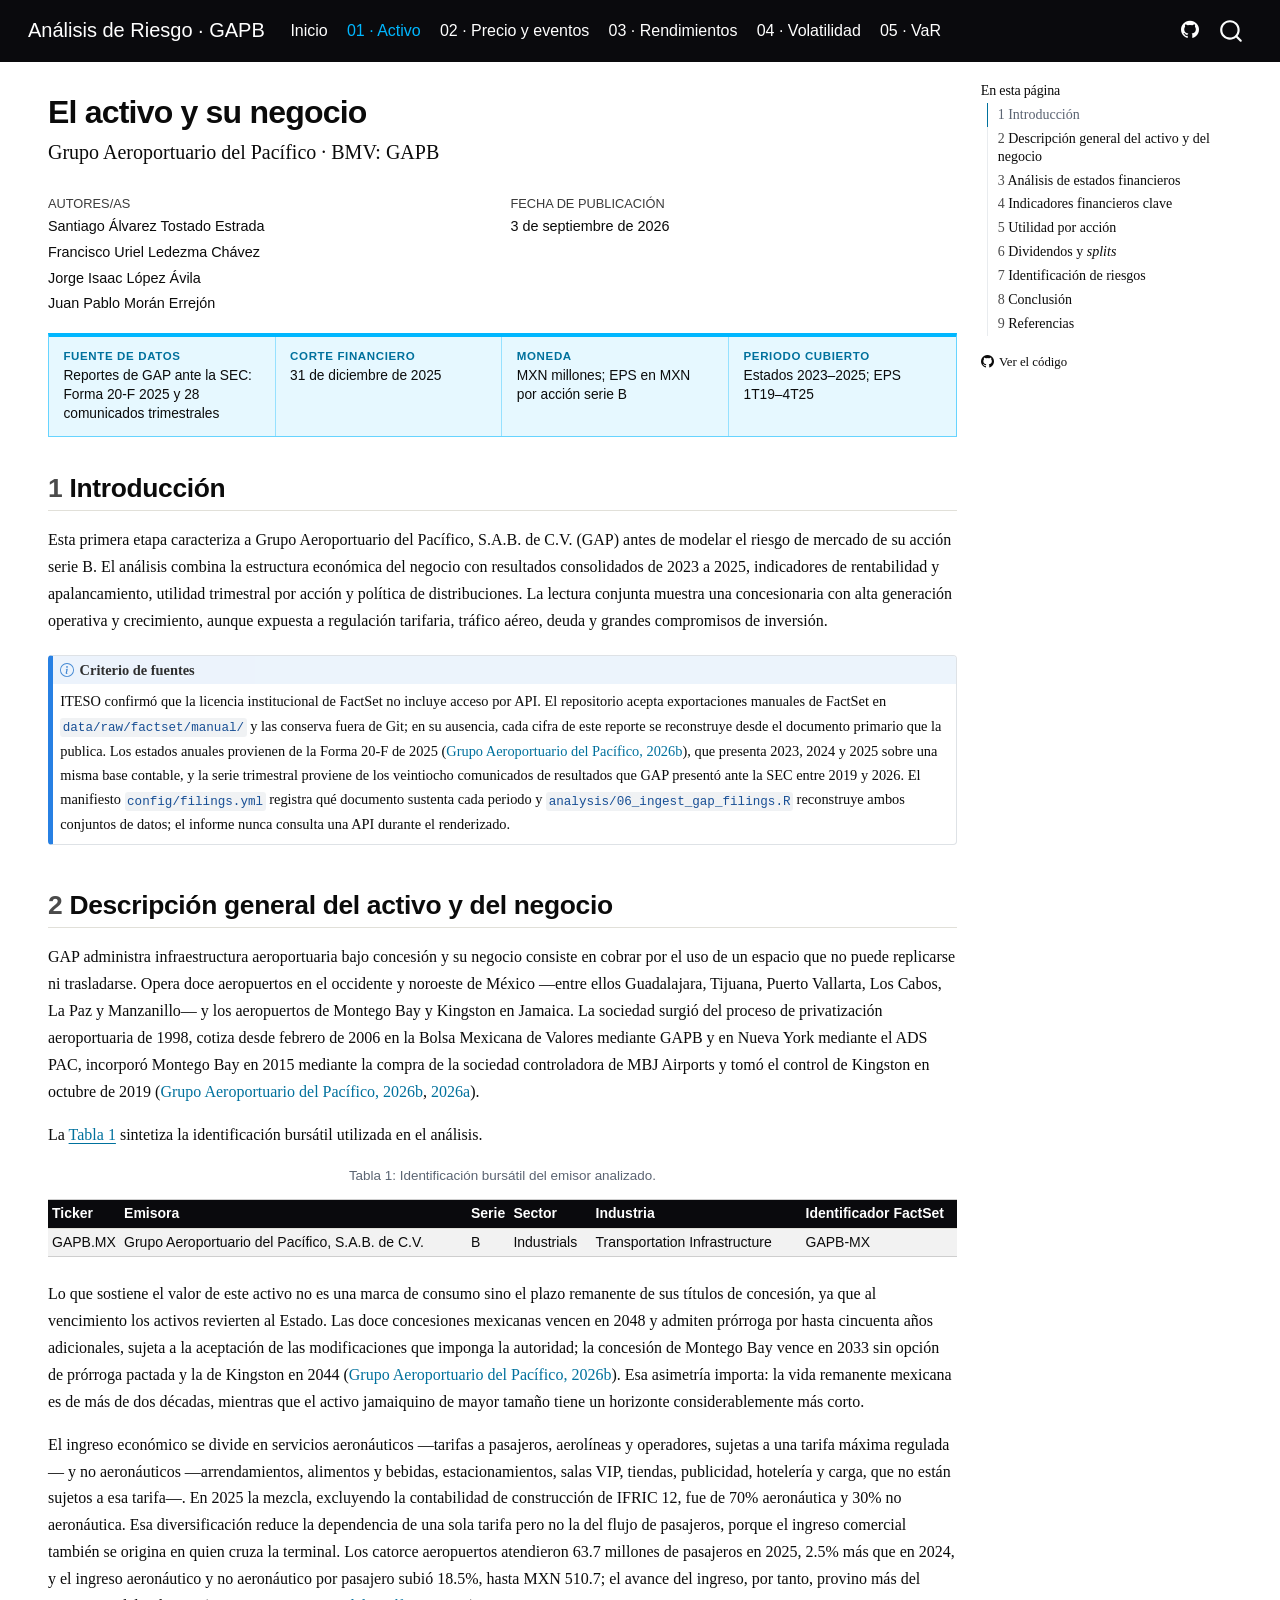
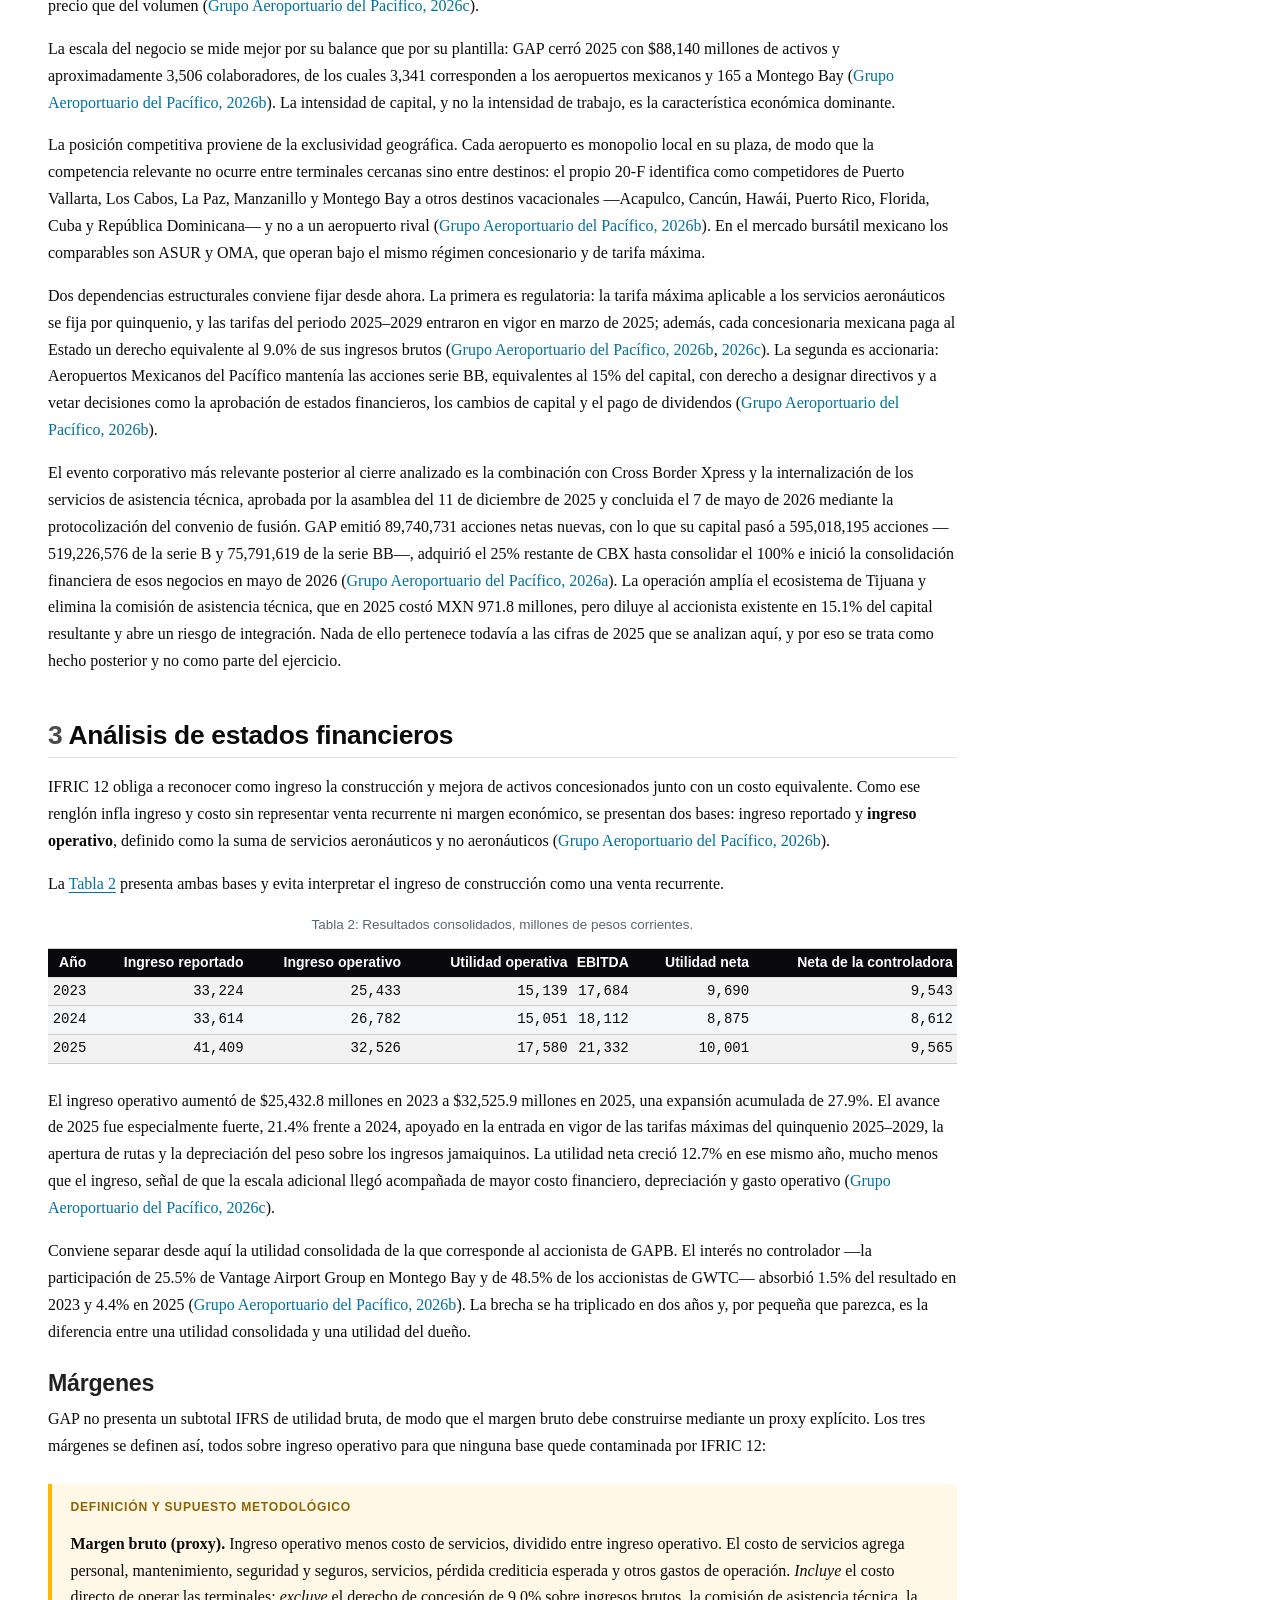
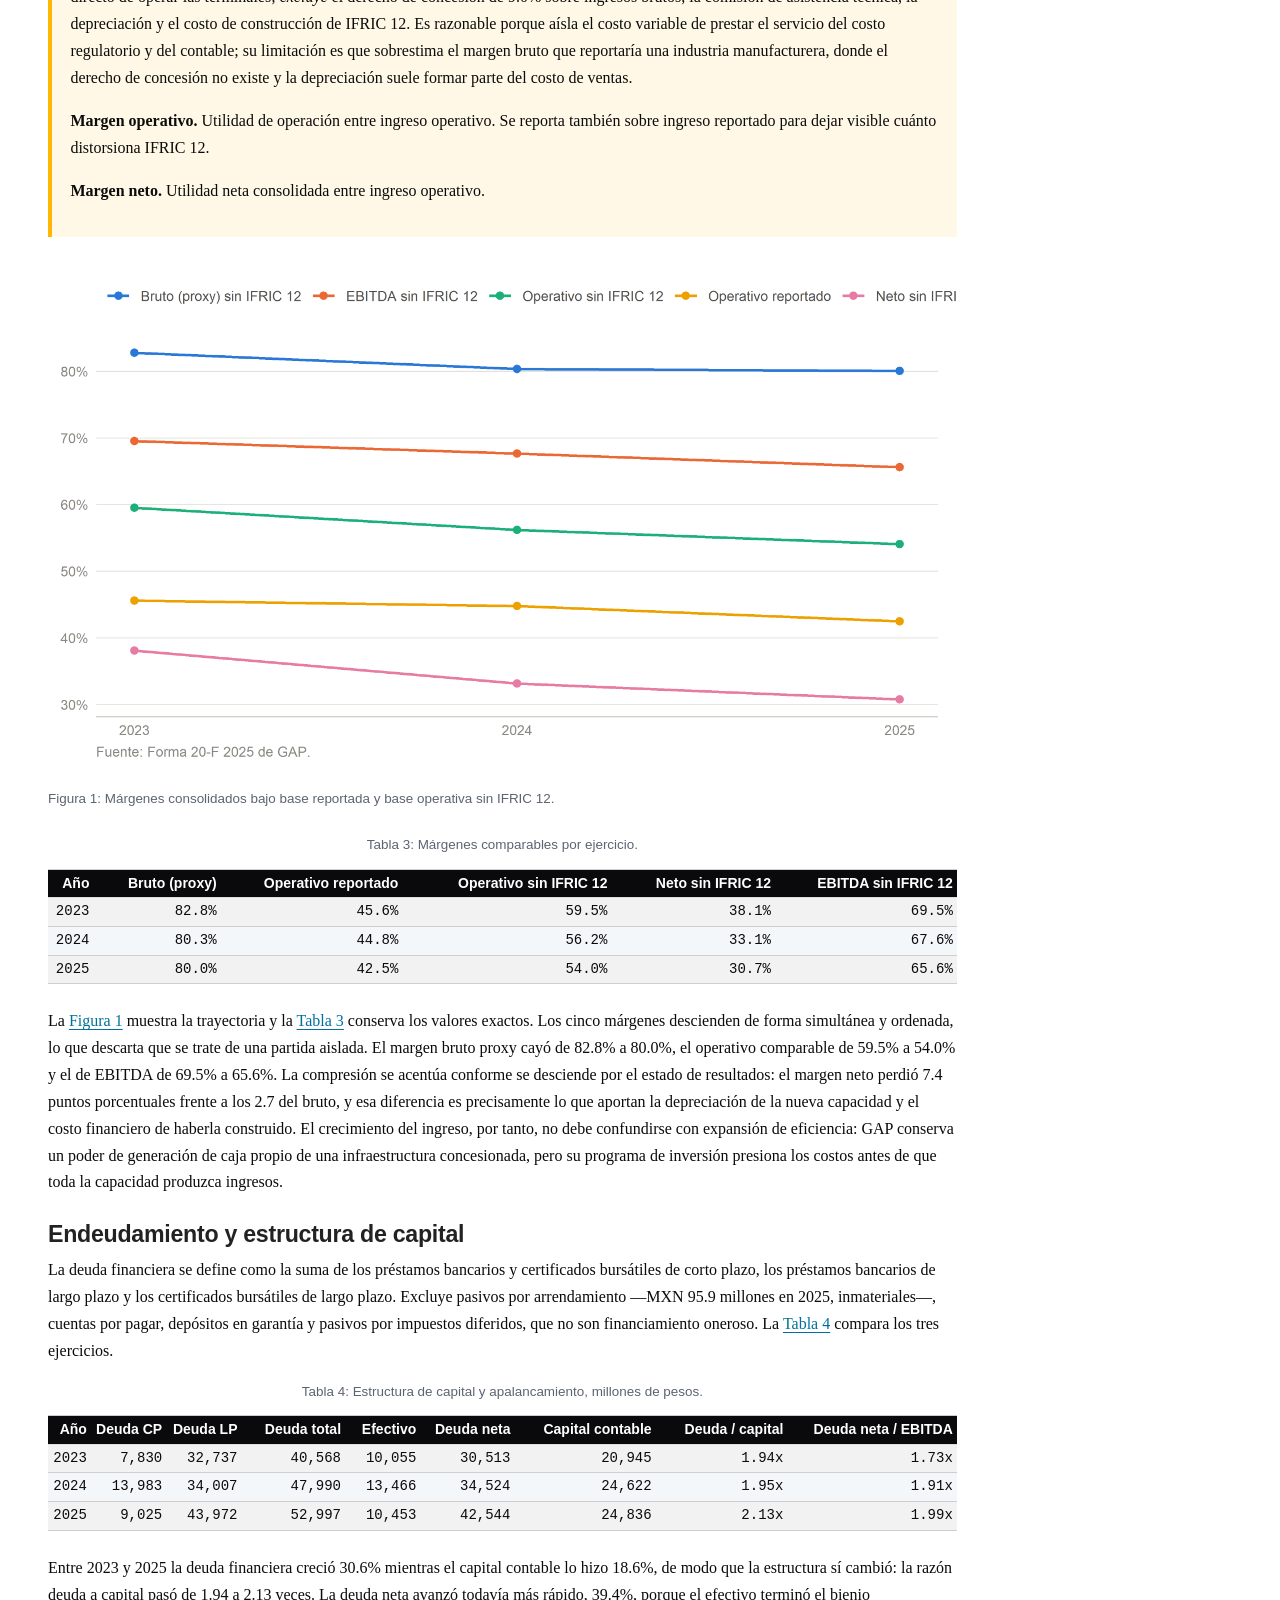
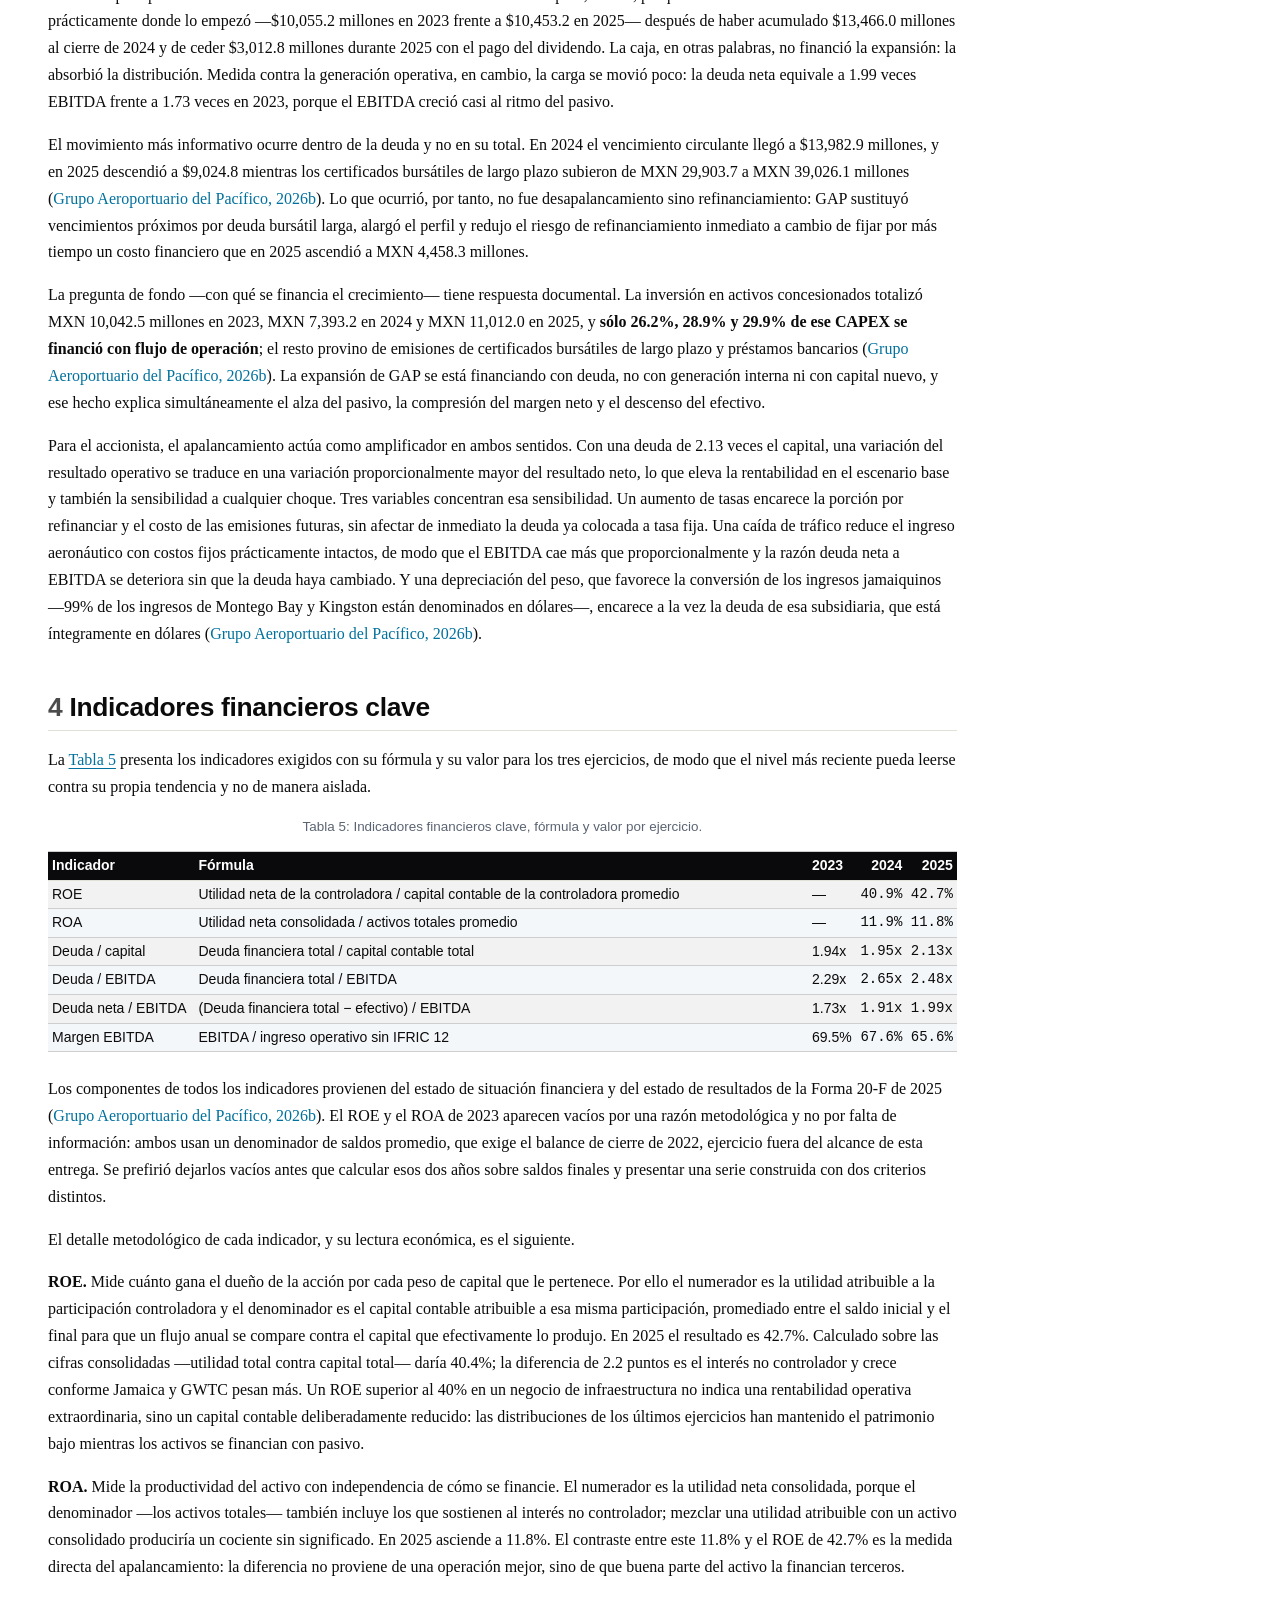
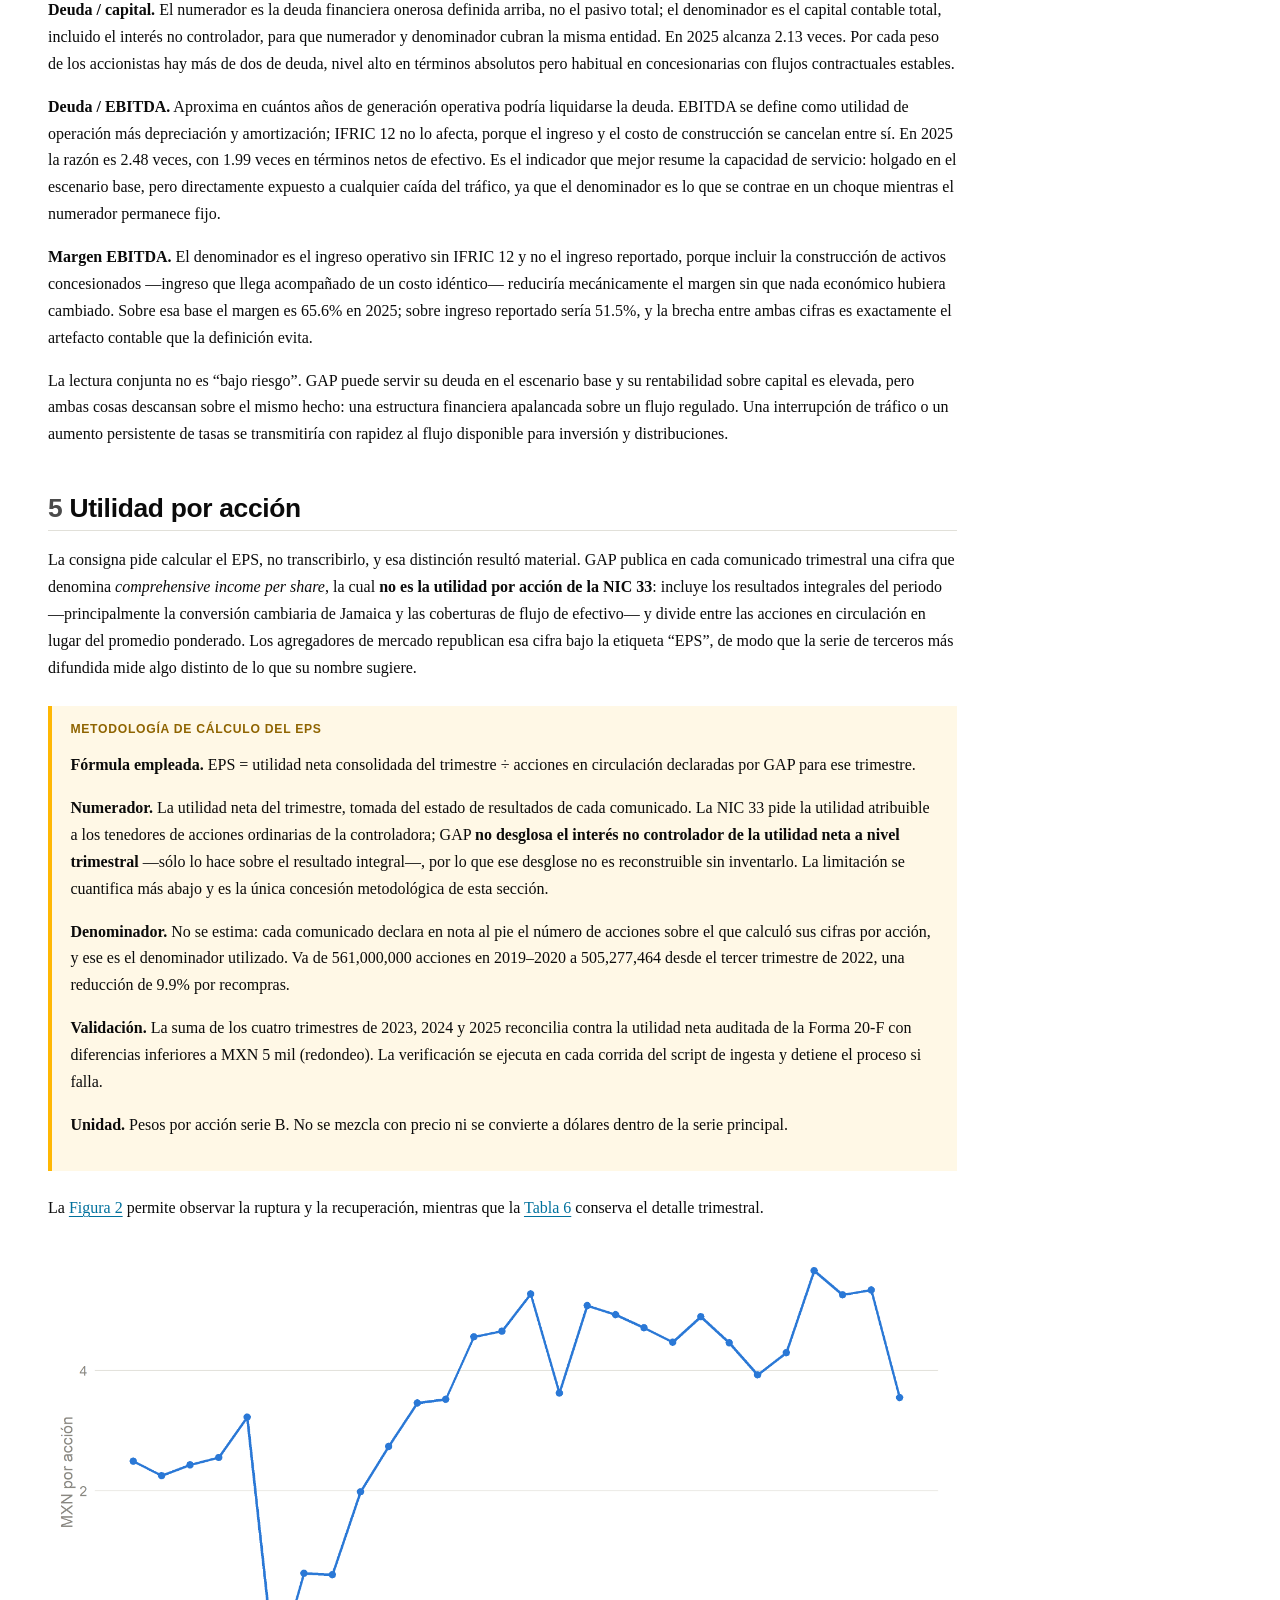
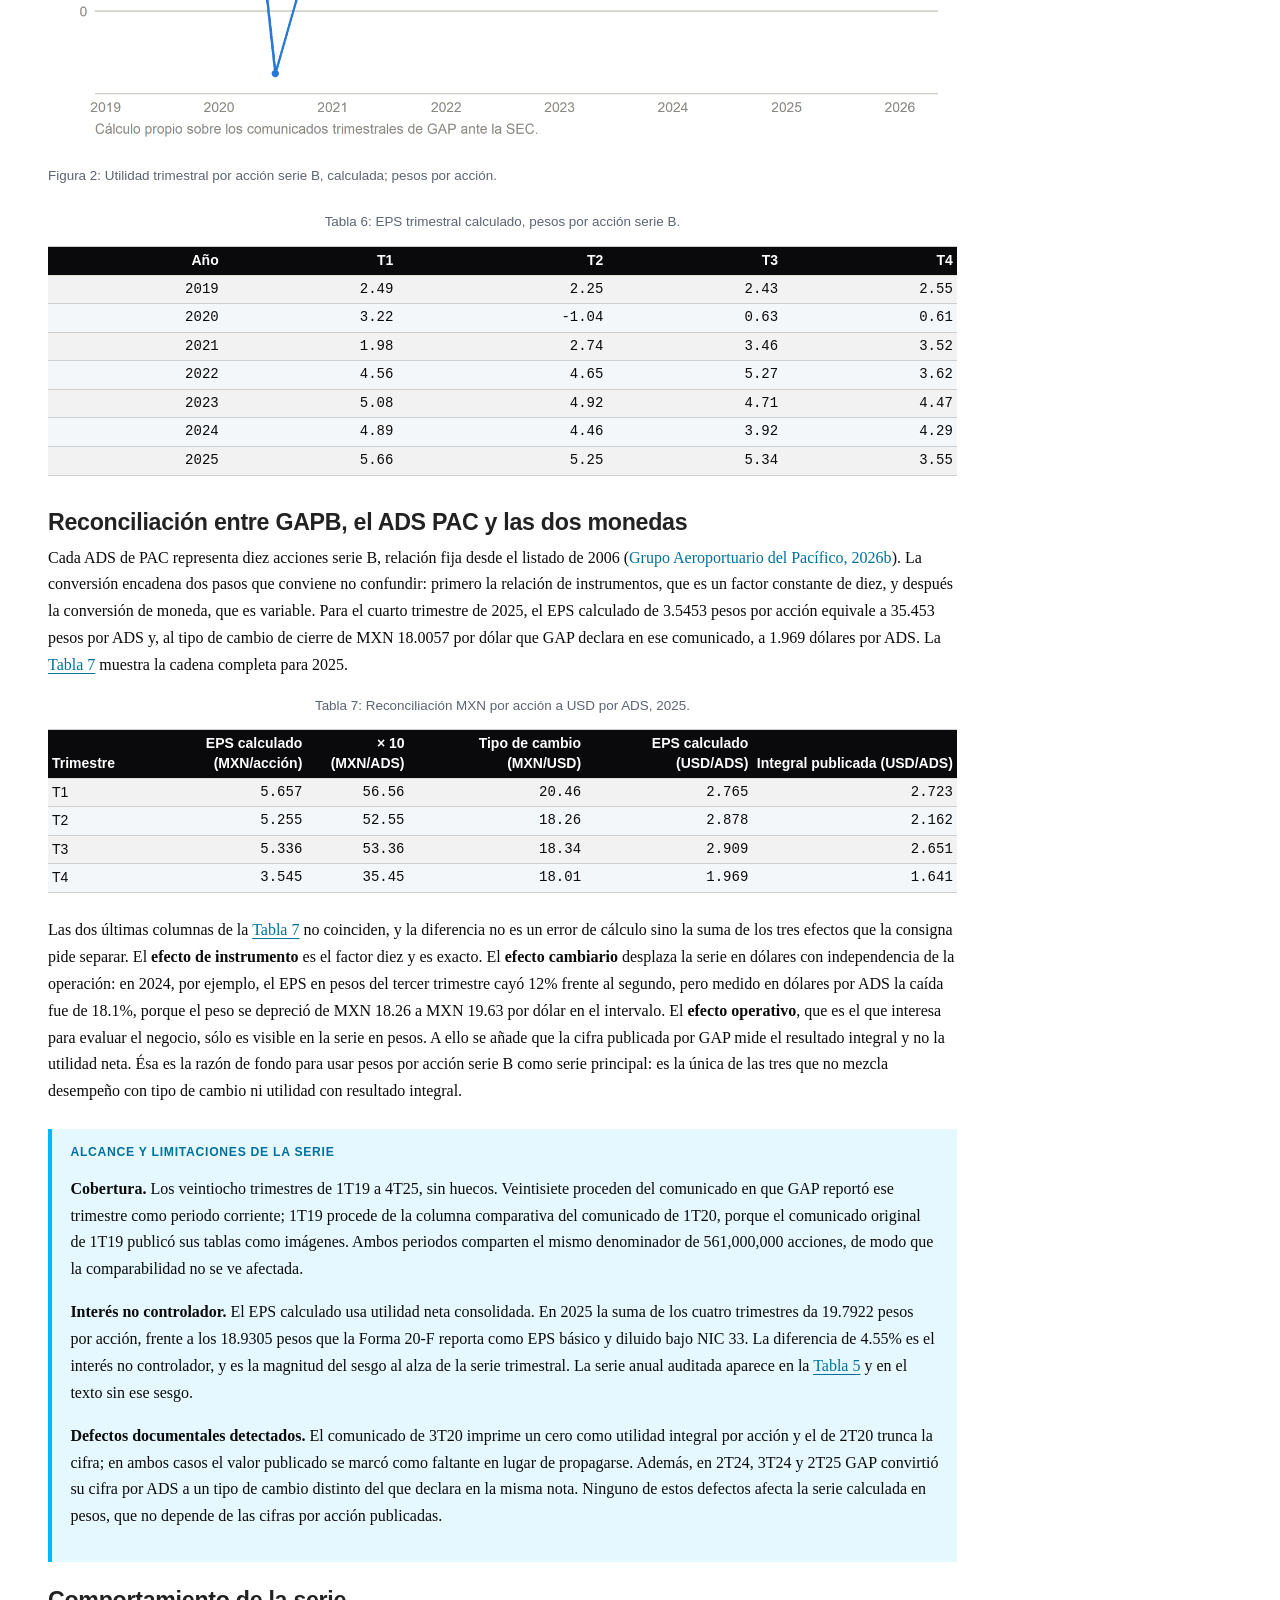
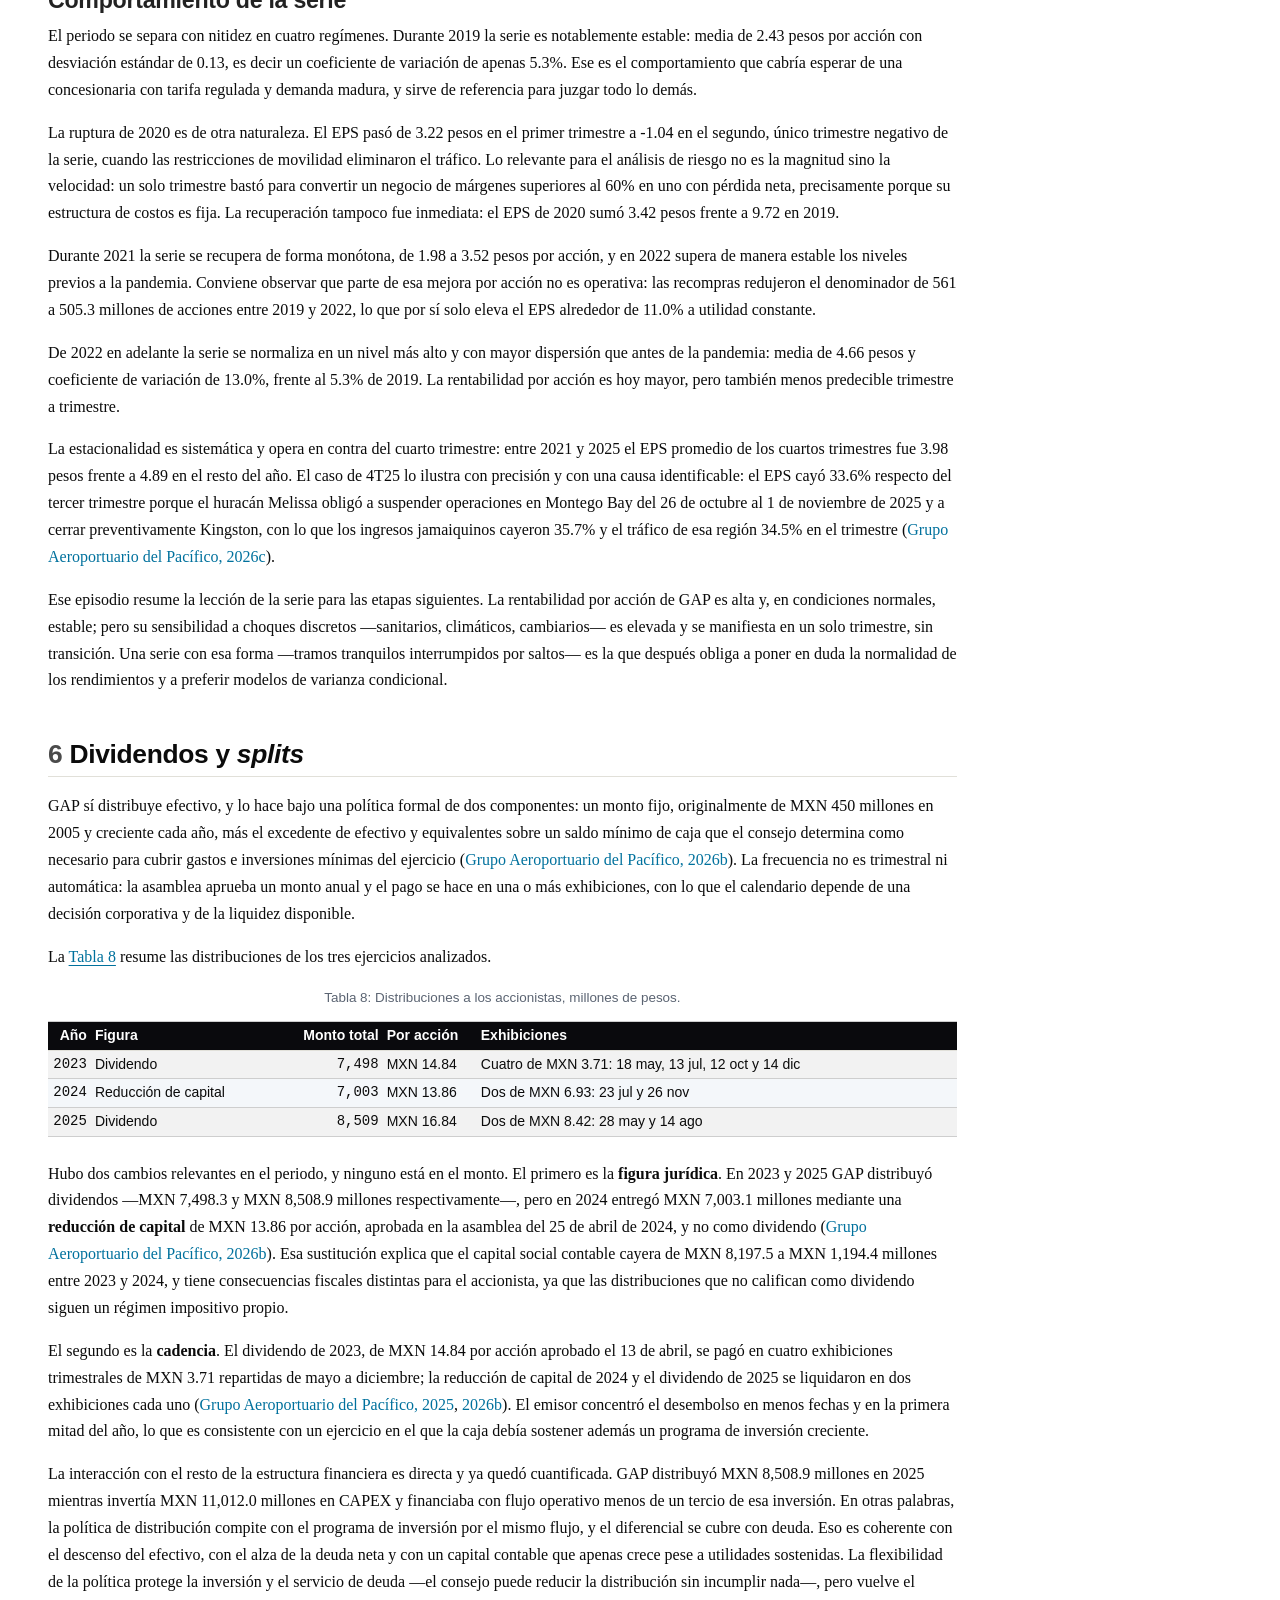
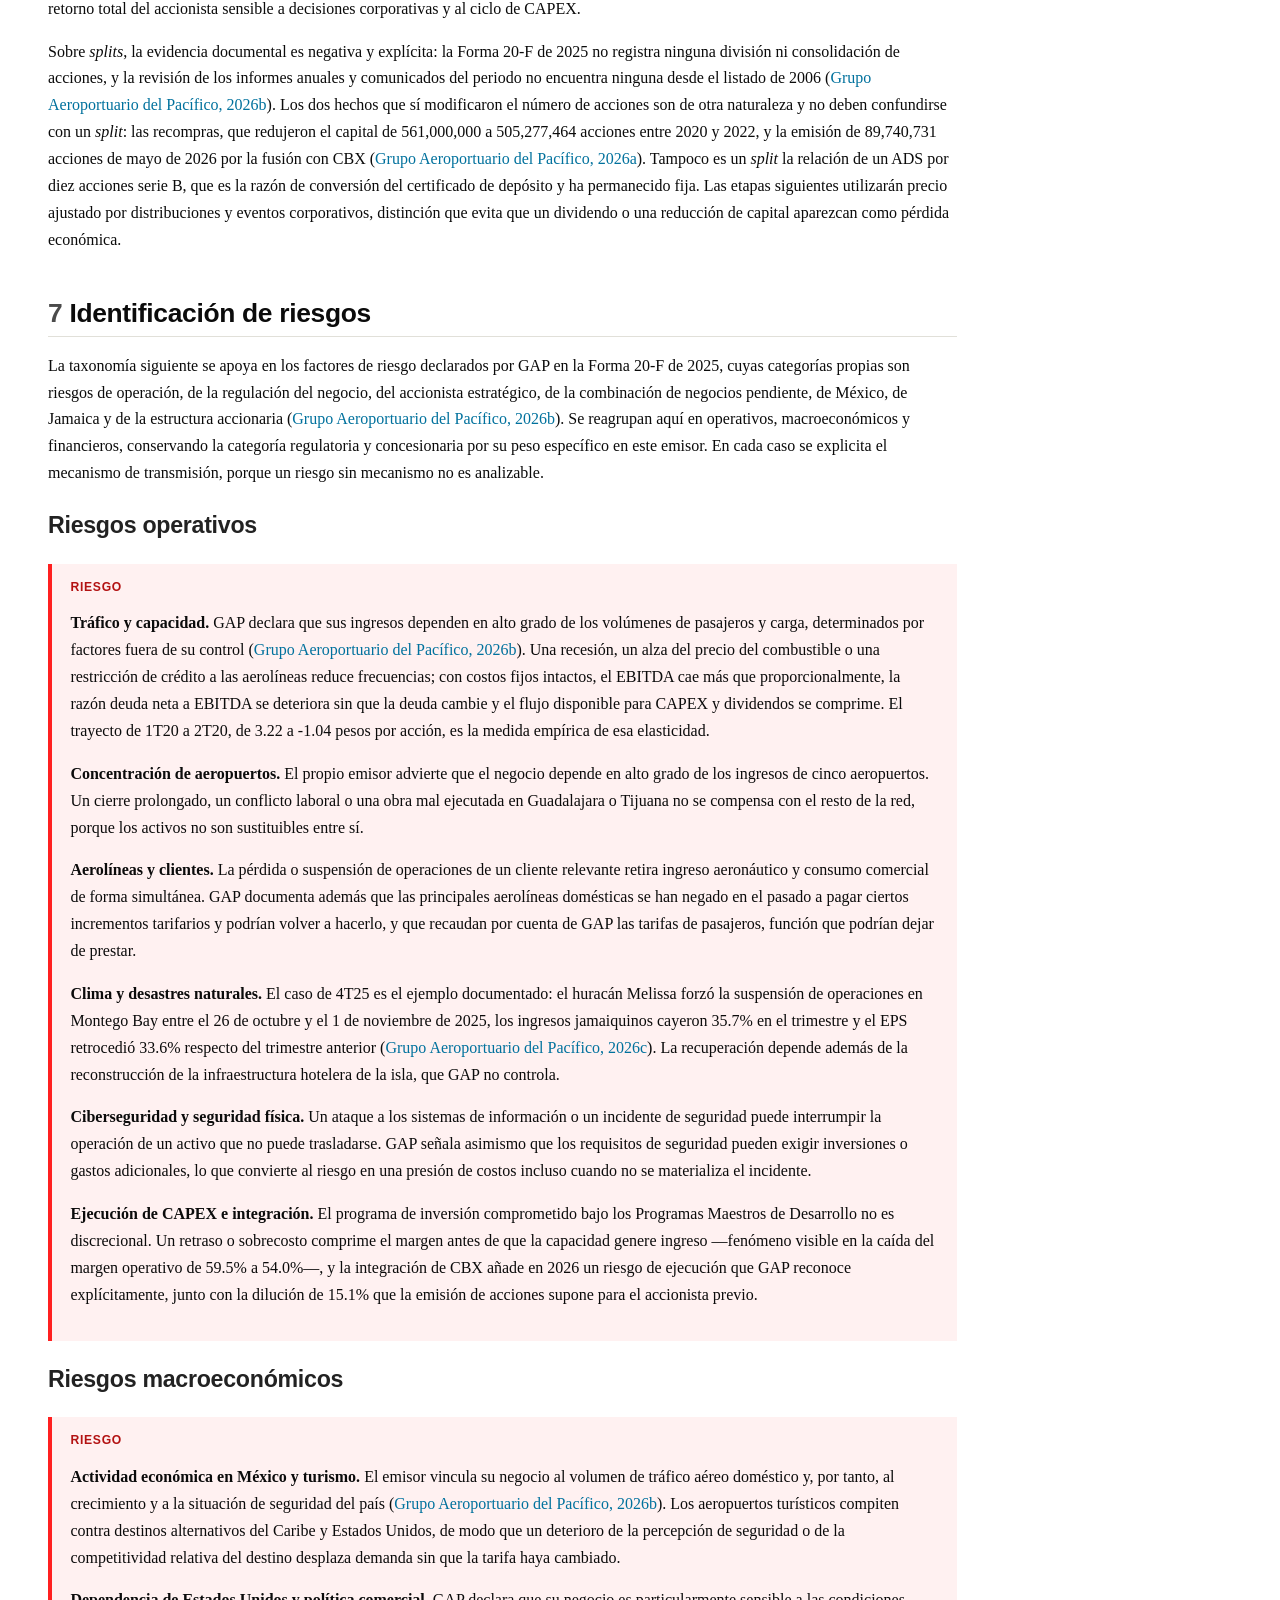
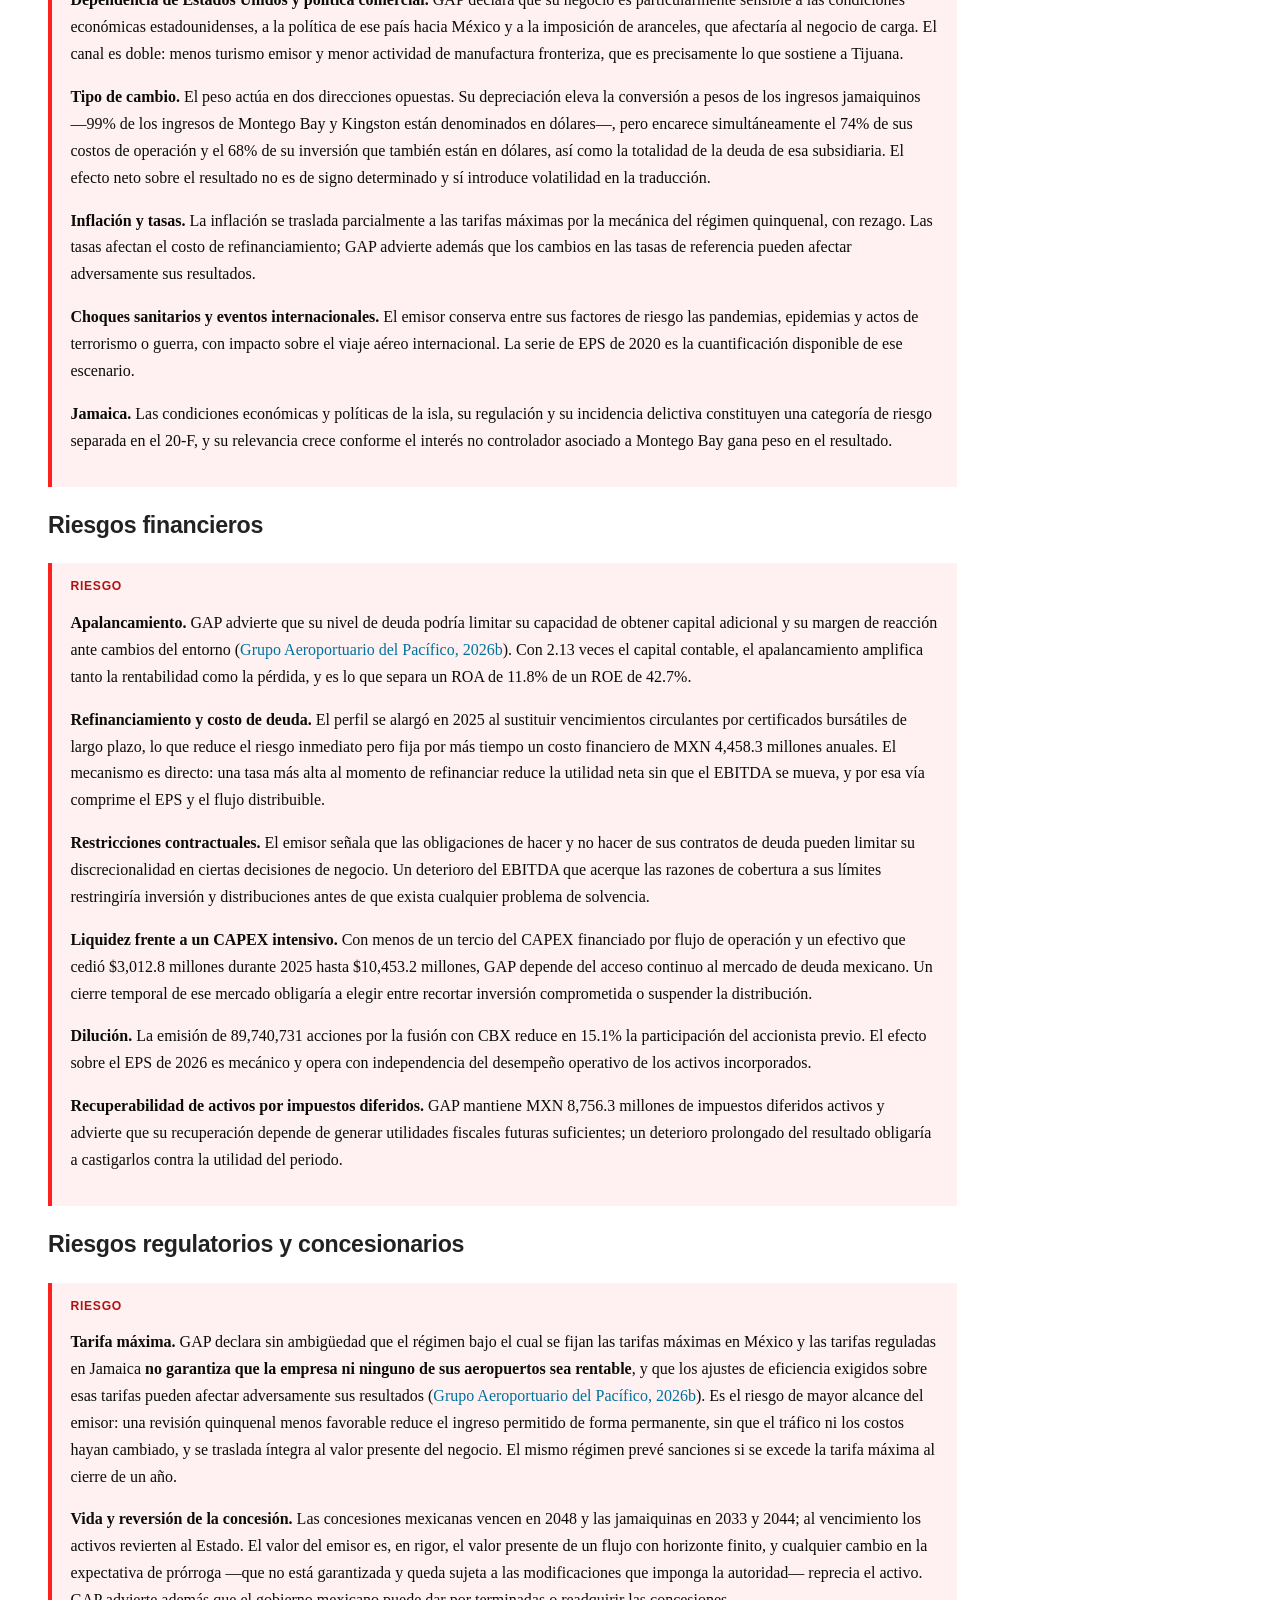
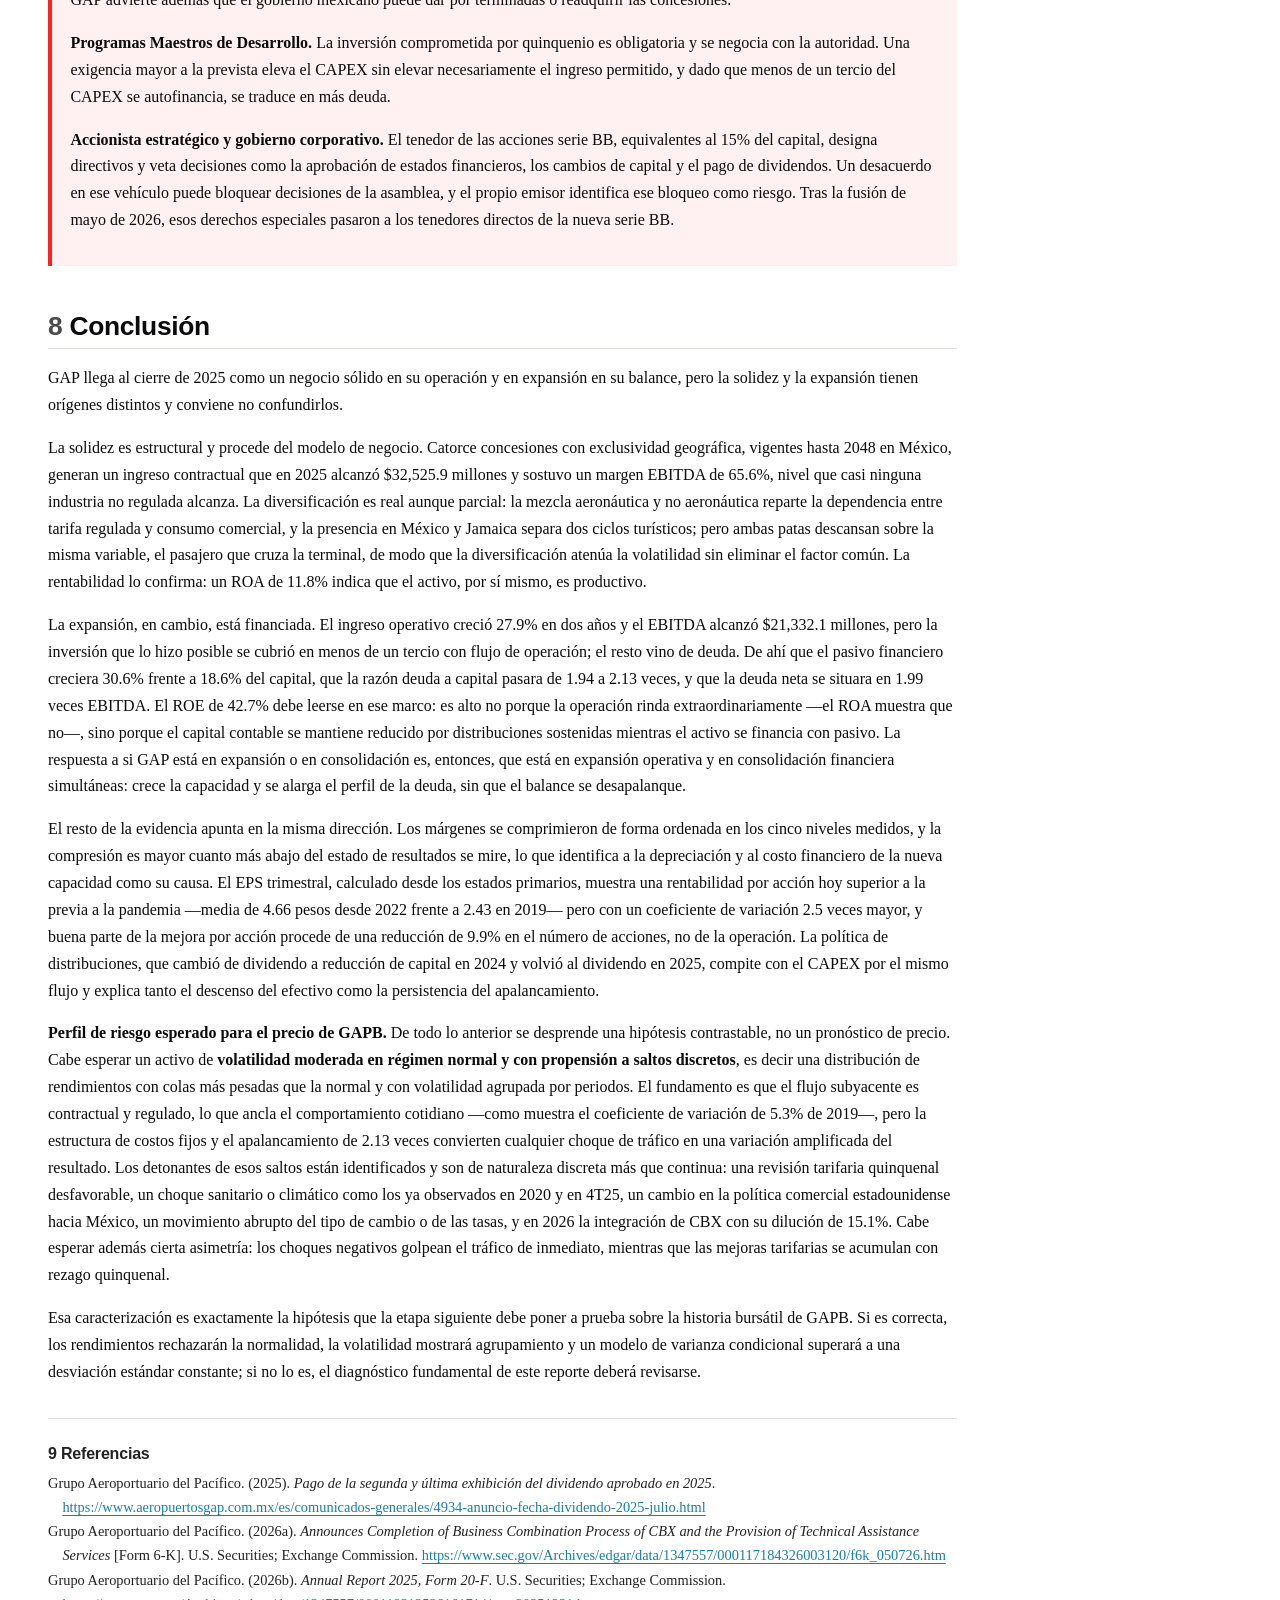
==== commit 76f158ef: "docs: rebuild the published report site Regenerated with `quarto render reports` after the stage 01 " ====
--- a/docs/01-asset-profile.html
+++ b/docs/01-asset-profile.html
@@ -165,11 +165,25 @@
   <ul>
   <li><a href="#introducción" id="toc-introducción" class="nav-link active" data-scroll-target="#introducción"><span class="header-section-number">1</span> Introducción</a></li>
   <li><a href="#descripción-general-del-activo-y-del-negocio" id="toc-descripción-general-del-activo-y-del-negocio" class="nav-link" data-scroll-target="#descripción-general-del-activo-y-del-negocio"><span class="header-section-number">2</span> Descripción general del activo y del negocio</a></li>
-  <li><a href="#análisis-de-estados-financieros" id="toc-análisis-de-estados-financieros" class="nav-link" data-scroll-target="#análisis-de-estados-financieros"><span class="header-section-number">3</span> Análisis de estados financieros</a></li>
+  <li><a href="#análisis-de-estados-financieros" id="toc-análisis-de-estados-financieros" class="nav-link" data-scroll-target="#análisis-de-estados-financieros"><span class="header-section-number">3</span> Análisis de estados financieros</a>
+  <ul class="collapse">
+  <li><a href="#márgenes" id="toc-márgenes" class="nav-link" data-scroll-target="#márgenes">Márgenes</a></li>
+  <li><a href="#endeudamiento-y-estructura-de-capital" id="toc-endeudamiento-y-estructura-de-capital" class="nav-link" data-scroll-target="#endeudamiento-y-estructura-de-capital">Endeudamiento y estructura de capital</a></li>
+  </ul></li>
   <li><a href="#indicadores-financieros-clave" id="toc-indicadores-financieros-clave" class="nav-link" data-scroll-target="#indicadores-financieros-clave"><span class="header-section-number">4</span> Indicadores financieros clave</a></li>
-  <li><a href="#utilidad-por-acción" id="toc-utilidad-por-acción" class="nav-link" data-scroll-target="#utilidad-por-acción"><span class="header-section-number">5</span> Utilidad por acción</a></li>
+  <li><a href="#utilidad-por-acción" id="toc-utilidad-por-acción" class="nav-link" data-scroll-target="#utilidad-por-acción"><span class="header-section-number">5</span> Utilidad por acción</a>
+  <ul class="collapse">
+  <li><a href="#reconciliación-entre-gapb-el-ads-pac-y-las-dos-monedas" id="toc-reconciliación-entre-gapb-el-ads-pac-y-las-dos-monedas" class="nav-link" data-scroll-target="#reconciliación-entre-gapb-el-ads-pac-y-las-dos-monedas">Reconciliación entre GAPB, el ADS PAC y las dos monedas</a></li>
+  <li><a href="#comportamiento-de-la-serie" id="toc-comportamiento-de-la-serie" class="nav-link" data-scroll-target="#comportamiento-de-la-serie">Comportamiento de la serie</a></li>
+  </ul></li>
   <li><a href="#dividendos-y-splits" id="toc-dividendos-y-splits" class="nav-link" data-scroll-target="#dividendos-y-splits"><span class="header-section-number">6</span> Dividendos y <em>splits</em></a></li>
-  <li><a href="#identificación-de-riesgos" id="toc-identificación-de-riesgos" class="nav-link" data-scroll-target="#identificación-de-riesgos"><span class="header-section-number">7</span> Identificación de riesgos</a></li>
+  <li><a href="#identificación-de-riesgos" id="toc-identificación-de-riesgos" class="nav-link" data-scroll-target="#identificación-de-riesgos"><span class="header-section-number">7</span> Identificación de riesgos</a>
+  <ul class="collapse">
+  <li><a href="#riesgos-operativos" id="toc-riesgos-operativos" class="nav-link" data-scroll-target="#riesgos-operativos">Riesgos operativos</a></li>
+  <li><a href="#riesgos-macroeconómicos" id="toc-riesgos-macroeconómicos" class="nav-link" data-scroll-target="#riesgos-macroeconómicos">Riesgos macroeconómicos</a></li>
+  <li><a href="#riesgos-financieros" id="toc-riesgos-financieros" class="nav-link" data-scroll-target="#riesgos-financieros">Riesgos financieros</a></li>
+  <li><a href="#riesgos-regulatorios-y-concesionarios" id="toc-riesgos-regulatorios-y-concesionarios" class="nav-link" data-scroll-target="#riesgos-regulatorios-y-concesionarios">Riesgos regulatorios y concesionarios</a></li>
+  </ul></li>
   <li><a href="#conclusión" id="toc-conclusión" class="nav-link" data-scroll-target="#conclusión"><span class="header-section-number">8</span> Conclusión</a></li>
   <li><a href="#referencias" id="toc-referencias" class="nav-link" data-scroll-target="#referencias"><span class="header-section-number">9</span> Referencias</a></li>
   </ul>
@@ -201,7 +215,7 @@
     <div>
     <div class="quarto-title-meta-heading">Fecha de publicación</div>
     <div class="quarto-title-meta-contents">
-      <p class="date">2 de septiembre de 2026</p>
+      <p class="date">3 de septiembre de 2026</p>
     </div>
   </div>
   
@@ -219,7 +233,7 @@
 Fuente de datos
 </dt>
 <dd>
-GAP / SEC y serie pública de EPS; FactSet manual si está disponible
+Reportes de GAP ante la SEC: Forma 20-F 2025 y 28 comunicados trimestrales
 </dd>
 </div>
 <div>
@@ -235,7 +249,7 @@
 Moneda
 </dt>
 <dd>
-MXN millones; EPS en USD por ADS
+MXN millones; EPS en MXN por acción serie B
 </dd>
 </div>
 <div>
@@ -249,7 +263,7 @@
 </dl>
 <section id="introducción" class="level2" data-number="1">
 <h2 data-number="1" class="anchored" data-anchor-id="introducción"><span class="header-section-number">1</span> Introducción</h2>
-<p>Esta primera etapa caracteriza a Grupo Aeroportuario del Pacífico, S.A.B. de C.V. (GAP) antes de modelar el riesgo de mercado de su acción serie B. El análisis combina la estructura económica del negocio con resultados consolidados de 2023 a 2025, indicadores de rentabilidad y apalancamiento, utilidad trimestral por ADS y política de dividendos. La lectura conjunta muestra una concesionaria con alta generación operativa y crecimiento, aunque expuesta a regulación tarifaria, tráfico aéreo, deuda y grandes compromisos de inversión.</p>
+<p>Esta primera etapa caracteriza a Grupo Aeroportuario del Pacífico, S.A.B. de C.V. (GAP) antes de modelar el riesgo de mercado de su acción serie B. El análisis combina la estructura económica del negocio con resultados consolidados de 2023 a 2025, indicadores de rentabilidad y apalancamiento, utilidad trimestral por acción y política de distribuciones. La lectura conjunta muestra una concesionaria con alta generación operativa y crecimiento, aunque expuesta a regulación tarifaria, tráfico aéreo, deuda y grandes compromisos de inversión.</p>
 <div class="callout callout-style-default callout-note callout-titled" title="Criterio de fuentes">
 <div class="callout-header d-flex align-content-center">
 <div class="callout-icon-container">
@@ -260,13 +274,13 @@
 </div>
 </div>
 <div class="callout-body-container callout-body">
-<p>ITESO confirmó que la licencia institucional de FactSet no incluye acceso por API. El repositorio acepta exportaciones manuales de FactSet en <code>data/raw/factset/manual/</code> y las conserva fuera de Git; en su ausencia, esta versión usa estados de resultados publicados por GAP ante la SEC y una serie pública de EPS. El informe nunca consulta una API durante el renderizado.</p>
+<p>ITESO confirmó que la licencia institucional de FactSet no incluye acceso por API. El repositorio acepta exportaciones manuales de FactSet en <code>data/raw/factset/manual/</code> y las conserva fuera de Git; en su ausencia, cada cifra de este reporte se reconstruye desde el documento primario que la publica. Los estados anuales provienen de la Forma 20-F de 2025 <span class="citation" data-cites="gap20f2025">(<a href="#ref-gap20f2025" role="doc-biblioref">Grupo Aeroportuario del Pacífico, 2026b</a>)</span>, que presenta 2023, 2024 y 2025 sobre una misma base contable, y la serie trimestral proviene de los veintiocho comunicados de resultados que GAP presentó ante la SEC entre 2019 y 2026. El manifiesto <code>config/filings.yml</code> registra qué documento sustenta cada periodo y <code>analysis/06_ingest_gap_filings.R</code> reconstruye ambos conjuntos de datos; el informe nunca consulta una API durante el renderizado.</p>
 </div>
 </div>
 </section>
 <section id="descripción-general-del-activo-y-del-negocio" class="level2" data-number="2">
 <h2 data-number="2" class="anchored" data-anchor-id="descripción-general-del-activo-y-del-negocio"><span class="header-section-number">2</span> Descripción general del activo y del negocio</h2>
-<p>GAP administra infraestructura aeroportuaria bajo concesión: doce aeropuertos en México y los aeropuertos de Montego Bay y Kingston en Jamaica. Sus activos principales incluyen Guadalajara, Tijuana, Los Cabos y Puerto Vallarta, de modo que el portafolio combina tráfico de negocios, manufactura fronteriza y turismo internacional. La sociedad surgió del proceso de privatización aeroportuaria de 1998, inició la operación del paquete Pacífico en 1999 y cotiza desde 2006 en la BMV mediante GAPB y en Nueva York mediante el ADS PAC <span class="citation" data-cites="gap20f2025">(<a href="#ref-gap20f2025" role="doc-biblioref">Grupo Aeroportuario del Pacífico, 2026a</a>)</span>.</p>
+<p>GAP administra infraestructura aeroportuaria bajo concesión y su negocio consiste en cobrar por el uso de un espacio que no puede replicarse ni trasladarse. Opera doce aeropuertos en el occidente y noroeste de México —entre ellos Guadalajara, Tijuana, Puerto Vallarta, Los Cabos, La Paz y Manzanillo— y los aeropuertos de Montego Bay y Kingston en Jamaica. La sociedad surgió del proceso de privatización aeroportuaria de 1998, cotiza desde febrero de 2006 en la Bolsa Mexicana de Valores mediante GAPB y en Nueva York mediante el ADS PAC, incorporó Montego Bay en 2015 mediante la compra de la sociedad controladora de MBJ Airports y tomó el control de Kingston en octubre de 2019 <span class="citation" data-cites="gap20f2025 gapcbx2026">(<a href="#ref-gap20f2025" role="doc-biblioref">Grupo Aeroportuario del Pacífico, 2026b</a>, <a href="#ref-gapcbx2026" role="doc-biblioref">2026a</a>)</span>.</p>
 <p>La <a href="#tbl-asset-metadata" class="quarto-xref">Tabla&nbsp;1</a> sintetiza la identificación bursátil utilizada en el análisis.</p>
 <div class="cell" data-layout-align="center">
 <div id="tbl-asset-metadata" class="cell quarto-float quarto-figure quarto-figure-center anchored" data-layout-align="center">
@@ -311,12 +325,16 @@
 </figure>
 </div>
 </div>
-<p>El ingreso económico se divide en servicios aeronáuticos —tarifas a pasajeros, aerolíneas y operadores— y no aeronáuticos —arrendamientos, alimentos y bebidas, estacionamientos, salas VIP, tiendas, publicidad, hotelería y carga—. En 2025 la mezcla, excluyendo la contabilidad de construcción de IFRIC 12, fue aproximadamente 70% aeronáutica y 30% no aeronáutica; esta diversificación reduce la dependencia de una sola tarifa, pero no elimina la dependencia del flujo de pasajeros. Los catorce aeropuertos atendieron 63.7 millones de pasajeros en 2025, 2.5% más que en 2024, y la plantilla cerró el ejercicio con aproximadamente 3,506 colaboradores <span class="citation" data-cites="gap4q2025 gap20f2025">(<a href="#ref-gap4q2025" role="doc-biblioref">Grupo Aeroportuario del Pacífico, 2026b</a>, <a href="#ref-gap20f2025" role="doc-biblioref">2026a</a>)</span>.</p>
-<p>La posición competitiva proviene menos de una marca de consumo que de la exclusividad geográfica y la vida remanente de las concesiones. ASUR y OMA son los comparables mexicanos más cercanos, mientras que aeropuertos alternativos, carreteras y cambios en la oferta de las aerolíneas condicionan la demanda local. El evento corporativo más relevante posterior al cierre fue la combinación con Cross Border Xpress y activos de asistencia técnica, efectiva en mayo de 2026; amplía el ecosistema de Tijuana, pero también emitió acciones nuevas y abre un riesgo de integración que no pertenece todavía a las cifras 2025 analizadas aquí.</p>
+<p>Lo que sostiene el valor de este activo no es una marca de consumo sino el plazo remanente de sus títulos de concesión, ya que al vencimiento los activos revierten al Estado. Las doce concesiones mexicanas vencen en 2048 y admiten prórroga por hasta cincuenta años adicionales, sujeta a la aceptación de las modificaciones que imponga la autoridad; la concesión de Montego Bay vence en 2033 sin opción de prórroga pactada y la de Kingston en 2044 <span class="citation" data-cites="gap20f2025">(<a href="#ref-gap20f2025" role="doc-biblioref">Grupo Aeroportuario del Pacífico, 2026b</a>)</span>. Esa asimetría importa: la vida remanente mexicana es de más de dos décadas, mientras que el activo jamaiquino de mayor tamaño tiene un horizonte considerablemente más corto.</p>
+<p>El ingreso económico se divide en servicios aeronáuticos —tarifas a pasajeros, aerolíneas y operadores, sujetas a una tarifa máxima regulada— y no aeronáuticos —arrendamientos, alimentos y bebidas, estacionamientos, salas VIP, tiendas, publicidad, hotelería y carga, que no están sujetos a esa tarifa—. En 2025 la mezcla, excluyendo la contabilidad de construcción de IFRIC 12, fue de 70% aeronáutica y 30% no aeronáutica. Esa diversificación reduce la dependencia de una sola tarifa pero no la del flujo de pasajeros, porque el ingreso comercial también se origina en quien cruza la terminal. Los catorce aeropuertos atendieron 63.7 millones de pasajeros en 2025, 2.5% más que en 2024, y el ingreso aeronáutico y no aeronáutico por pasajero subió 18.5%, hasta MXN 510.7; el avance del ingreso, por tanto, provino más del precio que del volumen <span class="citation" data-cites="gap4q2025">(<a href="#ref-gap4q2025" role="doc-biblioref">Grupo Aeroportuario del Pacífico, 2026c</a>)</span>.</p>
+<p>La escala del negocio se mide mejor por su balance que por su plantilla: GAP cerró 2025 con $88,140 millones de activos y aproximadamente 3,506 colaboradores, de los cuales 3,341 corresponden a los aeropuertos mexicanos y 165 a Montego Bay <span class="citation" data-cites="gap20f2025">(<a href="#ref-gap20f2025" role="doc-biblioref">Grupo Aeroportuario del Pacífico, 2026b</a>)</span>. La intensidad de capital, y no la intensidad de trabajo, es la característica económica dominante.</p>
+<p>La posición competitiva proviene de la exclusividad geográfica. Cada aeropuerto es monopolio local en su plaza, de modo que la competencia relevante no ocurre entre terminales cercanas sino entre destinos: el propio 20-F identifica como competidores de Puerto Vallarta, Los Cabos, La Paz, Manzanillo y Montego Bay a otros destinos vacacionales —Acapulco, Cancún, Hawái, Puerto Rico, Florida, Cuba y República Dominicana— y no a un aeropuerto rival <span class="citation" data-cites="gap20f2025">(<a href="#ref-gap20f2025" role="doc-biblioref">Grupo Aeroportuario del Pacífico, 2026b</a>)</span>. En el mercado bursátil mexicano los comparables son ASUR y OMA, que operan bajo el mismo régimen concesionario y de tarifa máxima.</p>
+<p>Dos dependencias estructurales conviene fijar desde ahora. La primera es regulatoria: la tarifa máxima aplicable a los servicios aeronáuticos se fija por quinquenio, y las tarifas del periodo 2025–2029 entraron en vigor en marzo de 2025; además, cada concesionaria mexicana paga al Estado un derecho equivalente al 9.0% de sus ingresos brutos <span class="citation" data-cites="gap20f2025 gap4q2025">(<a href="#ref-gap20f2025" role="doc-biblioref">Grupo Aeroportuario del Pacífico, 2026b</a>, <a href="#ref-gap4q2025" role="doc-biblioref">2026c</a>)</span>. La segunda es accionaria: Aeropuertos Mexicanos del Pacífico mantenía las acciones serie BB, equivalentes al 15% del capital, con derecho a designar directivos y a vetar decisiones como la aprobación de estados financieros, los cambios de capital y el pago de dividendos <span class="citation" data-cites="gap20f2025">(<a href="#ref-gap20f2025" role="doc-biblioref">Grupo Aeroportuario del Pacífico, 2026b</a>)</span>.</p>
+<p>El evento corporativo más relevante posterior al cierre analizado es la combinación con Cross Border Xpress y la internalización de los servicios de asistencia técnica, aprobada por la asamblea del 11 de diciembre de 2025 y concluida el 7 de mayo de 2026 mediante la protocolización del convenio de fusión. GAP emitió 89,740,731 acciones netas nuevas, con lo que su capital pasó a 595,018,195 acciones —519,226,576 de la serie B y 75,791,619 de la serie BB—, adquirió el 25% restante de CBX hasta consolidar el 100% e inició la consolidación financiera de esos negocios en mayo de 2026 <span class="citation" data-cites="gapcbx2026">(<a href="#ref-gapcbx2026" role="doc-biblioref">Grupo Aeroportuario del Pacífico, 2026a</a>)</span>. La operación amplía el ecosistema de Tijuana y elimina la comisión de asistencia técnica, que en 2025 costó MXN 971.8 millones, pero diluye al accionista existente en 15.1% del capital resultante y abre un riesgo de integración. Nada de ello pertenece todavía a las cifras de 2025 que se analizan aquí, y por eso se trata como hecho posterior y no como parte del ejercicio.</p>
 </section>
 <section id="análisis-de-estados-financieros" class="level2" data-number="3">
 <h2 data-number="3" class="anchored" data-anchor-id="análisis-de-estados-financieros"><span class="header-section-number">3</span> Análisis de estados financieros</h2>
-<p>IFRIC 12 obliga a reconocer como ingreso la construcción y mejora de activos concesionados junto con un costo equivalente. Como ese renglón infla ingreso y costo sin representar venta recurrente ni margen económico, se presentan dos bases: ingreso reportado y <strong>ingreso operativo</strong>, definido como la suma de servicios aeronáuticos y no aeronáuticos <span class="citation" data-cites="gap4q2024 gap4q2025">(<a href="#ref-gap4q2024" role="doc-biblioref">Grupo Aeroportuario del Pacífico, 2025b</a>, <a href="#ref-gap4q2025" role="doc-biblioref">2026b</a>)</span>.</p>
+<p>IFRIC 12 obliga a reconocer como ingreso la construcción y mejora de activos concesionados junto con un costo equivalente. Como ese renglón infla ingreso y costo sin representar venta recurrente ni margen económico, se presentan dos bases: ingreso reportado y <strong>ingreso operativo</strong>, definido como la suma de servicios aeronáuticos y no aeronáuticos <span class="citation" data-cites="gap20f2025">(<a href="#ref-gap20f2025" role="doc-biblioref">Grupo Aeroportuario del Pacífico, 2026b</a>)</span>.</p>
 <p>La <a href="#tbl-financials" class="quarto-xref">Tabla&nbsp;2</a> presenta ambas bases y evita interpretar el ingreso de construcción como una venta recurrente.</p>
 <div class="cell" data-layout-align="center">
 <div id="tbl-financials" class="cell quarto-float quarto-figure quarto-figure-center anchored" data-layout-align="center">
@@ -328,12 +346,13 @@
 <div class="cell-output-display">
 <table class="cell caption-top table table-sm table-striped small">
 <colgroup>
+<col style="width: 4%">
+<col style="width: 17%">
+<col style="width: 17%">
+<col style="width: 18%">
 <col style="width: 6%">
+<col style="width: 13%">
 <col style="width: 22%">
-<col style="width: 22%">
-<col style="width: 23%">
-<col style="width: 17%">
-<col style="width: 8%">
 </colgroup>
 <thead>
 <tr class="header">
@@ -341,8 +360,9 @@
 <th style="text-align: right;">Ingreso reportado</th>
 <th style="text-align: right;">Ingreso operativo</th>
 <th style="text-align: right;">Utilidad operativa</th>
+<th style="text-align: right;">EBITDA</th>
 <th style="text-align: right;">Utilidad neta</th>
-<th style="text-align: right;">EBITDA</th>
+<th style="text-align: right;">Neta de la controladora</th>
 </tr>
 </thead>
 <tbody>
@@ -351,24 +371,27 @@
 <td style="text-align: right;">33,224</td>
 <td style="text-align: right;">25,433</td>
 <td style="text-align: right;">15,139</td>
+<td style="text-align: right;">17,684</td>
 <td style="text-align: right;">9,690</td>
-<td style="text-align: right;">17,684</td>
+<td style="text-align: right;">9,543</td>
 </tr>
 <tr class="even">
 <td style="text-align: right;">2024</td>
 <td style="text-align: right;">33,614</td>
 <td style="text-align: right;">26,782</td>
 <td style="text-align: right;">15,051</td>
+<td style="text-align: right;">18,112</td>
 <td style="text-align: right;">8,875</td>
-<td style="text-align: right;">18,112</td>
+<td style="text-align: right;">8,612</td>
 </tr>
 <tr class="odd">
 <td style="text-align: right;">2025</td>
 <td style="text-align: right;">41,409</td>
 <td style="text-align: right;">32,526</td>
 <td style="text-align: right;">17,580</td>
+<td style="text-align: right;">21,332</td>
 <td style="text-align: right;">10,001</td>
-<td style="text-align: right;">21,332</td>
+<td style="text-align: right;">9,565</td>
 </tr>
 </tbody>
 </table>
@@ -377,7 +400,17 @@
 </figure>
 </div>
 </div>
-<p>El ingreso operativo aumentó de $25,432.8 millones en 2023 a $32,525.9 millones en 2025, una expansión acumulada de 27.9%. El avance de 2025 fue especialmente fuerte: 21.4% frente a 2024, apoyado por recuperación de tráfico, ajuste de tarifas, depreciación del peso sobre los ingresos jamaiquinos y consolidación de carga y zona franca. La utilidad neta creció 12.7% en ese último año, menos que el ingreso, señal de que la escala adicional llegó acompañada de mayor costo financiero, depreciación y gasto operativo <span class="citation" data-cites="gap4q2025">(<a href="#ref-gap4q2025" role="doc-biblioref">Grupo Aeroportuario del Pacífico, 2026b</a>)</span>.</p>
+<p>El ingreso operativo aumentó de $25,432.8 millones en 2023 a $32,525.9 millones en 2025, una expansión acumulada de 27.9%. El avance de 2025 fue especialmente fuerte, 21.4% frente a 2024, apoyado en la entrada en vigor de las tarifas máximas del quinquenio 2025–2029, la apertura de rutas y la depreciación del peso sobre los ingresos jamaiquinos. La utilidad neta creció 12.7% en ese mismo año, mucho menos que el ingreso, señal de que la escala adicional llegó acompañada de mayor costo financiero, depreciación y gasto operativo <span class="citation" data-cites="gap4q2025">(<a href="#ref-gap4q2025" role="doc-biblioref">Grupo Aeroportuario del Pacífico, 2026c</a>)</span>.</p>
+<p>Conviene separar desde aquí la utilidad consolidada de la que corresponde al accionista de GAPB. El interés no controlador —la participación de 25.5% de Vantage Airport Group en Montego Bay y de 48.5% de los accionistas de GWTC— absorbió 1.5% del resultado en 2023 y 4.4% en 2025 <span class="citation" data-cites="gap20f2025">(<a href="#ref-gap20f2025" role="doc-biblioref">Grupo Aeroportuario del Pacífico, 2026b</a>)</span>. La brecha se ha triplicado en dos años y, por pequeña que parezca, es la diferencia entre una utilidad consolidada y una utilidad del dueño.</p>
+<section id="márgenes" class="level3">
+<h3 class="anchored" data-anchor-id="márgenes">Márgenes</h3>
+<p>GAP no presenta un subtotal IFRS de utilidad bruta, de modo que el margen bruto debe construirse mediante un proxy explícito. Los tres márgenes se definen así, todos sobre ingreso operativo para que ninguna base quede contaminada por IFRIC 12:</p>
+<div class="semantic-block semantic-assumption">
+<p><span class="semantic-label">Definición y supuesto metodológico</span></p>
+<p><strong>Margen bruto (proxy).</strong> Ingreso operativo menos costo de servicios, dividido entre ingreso operativo. El costo de servicios agrega personal, mantenimiento, seguridad y seguros, servicios, pérdida crediticia esperada y otros gastos de operación. <em>Incluye</em> el costo directo de operar las terminales; <em>excluye</em> el derecho de concesión de 9.0% sobre ingresos brutos, la comisión de asistencia técnica, la depreciación y el costo de construcción de IFRIC 12. Es razonable porque aísla el costo variable de prestar el servicio del costo regulatorio y del contable; su limitación es que sobrestima el margen bruto que reportaría una industria manufacturera, donde el derecho de concesión no existe y la depreciación suele formar parte del costo de ventas.</p>
+<p><strong>Margen operativo.</strong> Utilidad de operación entre ingreso operativo. Se reporta también sobre ingreso reportado para dejar visible cuánto distorsiona IFRIC 12.</p>
+<p><strong>Margen neto.</strong> Utilidad neta consolidada entre ingreso operativo.</p>
+</div>
 <div class="cell" data-layout-align="center">
 <div class="cell-output-display">
 <div id="fig-margins" class="quarto-float quarto-figure quarto-figure-center anchored" data-fig-align="center">
@@ -402,17 +435,17 @@
 <div class="cell-output-display">
 <table class="cell caption-top table table-sm table-striped small">
 <colgroup>
-<col style="width: 4%">
-<col style="width: 21%">
+<col style="width: 5%">
+<col style="width: 14%">
+<col style="width: 20%">
+<col style="width: 23%">
 <col style="width: 18%">
-<col style="width: 21%">
-<col style="width: 16%">
-<col style="width: 18%">
+<col style="width: 20%">
 </colgroup>
 <thead>
 <tr class="header">
 <th style="text-align: right;">Año</th>
-<th style="text-align: right;">Servicios sin IFRIC 12</th>
+<th style="text-align: right;">Bruto (proxy)</th>
 <th style="text-align: right;">Operativo reportado</th>
 <th style="text-align: right;">Operativo sin IFRIC 12</th>
 <th style="text-align: right;">Neto sin IFRIC 12</th>
@@ -451,67 +484,161 @@
 </figure>
 </div>
 </div>
-<p>La <a href="#fig-margins" class="quarto-xref">Figura&nbsp;1</a> muestra la trayectoria y la <a href="#tbl-margins" class="quarto-xref">Tabla&nbsp;3</a> conserva los valores exactos que sostienen la comparación entre ejercicios.</p>
-<div class="semantic-block semantic-assumption">
-<p><span class="semantic-label">Supuesto metodológico</span></p>
-<p>GAP no presenta un subtotal IFRS de utilidad bruta. Por ello, “servicios sin IFRIC 12” es un proxy explícito: ingreso operativo menos costo de servicios, dividido entre ingreso operativo; no incluye todavía impuestos a la concesión, asistencia técnica, depreciación ni otros costos operativos.</p>
-</div>
-<p>El margen EBITDA sin IFRIC 12 permaneció elevado, pero descendió de 69.5% en 2023 a 65.6% en 2025. El margen operativo comparable siguió el mismo patrón, de 59.5% a 54.0%; por tanto, el crecimiento no debe confundirse con expansión de eficiencia. La empresa conserva poder de generación de caja propio de una infraestructura concesionada, aunque su programa de inversión y la nueva escala presionan costos antes de que toda la capacidad produzca ingresos.</p>
+<p>La <a href="#fig-margins" class="quarto-xref">Figura&nbsp;1</a> muestra la trayectoria y la <a href="#tbl-margins" class="quarto-xref">Tabla&nbsp;3</a> conserva los valores exactos. Los cinco márgenes descienden de forma simultánea y ordenada, lo que descarta que se trate de una partida aislada. El margen bruto proxy cayó de 82.8% a 80.0%, el operativo comparable de 59.5% a 54.0% y el de EBITDA de 69.5% a 65.6%. La compresión se acentúa conforme se desciende por el estado de resultados: el margen neto perdió 7.4 puntos porcentuales frente a los 2.7 del bruto, y esa diferencia es precisamente lo que aportan la depreciación de la nueva capacidad y el costo financiero de haberla construido. El crecimiento del ingreso, por tanto, no debe confundirse con expansión de eficiencia: GAP conserva un poder de generación de caja propio de una infraestructura concesionada, pero su programa de inversión presiona los costos antes de que toda la capacidad produzca ingresos.</p>
+</section>
+<section id="endeudamiento-y-estructura-de-capital" class="level3">
+<h3 class="anchored" data-anchor-id="endeudamiento-y-estructura-de-capital">Endeudamiento y estructura de capital</h3>
+<p>La deuda financiera se define como la suma de los préstamos bancarios y certificados bursátiles de corto plazo, los préstamos bancarios de largo plazo y los certificados bursátiles de largo plazo. Excluye pasivos por arrendamiento —MXN 95.9 millones en 2025, inmateriales—, cuentas por pagar, depósitos en garantía y pasivos por impuestos diferidos, que no son financiamiento oneroso. La <a href="#tbl-leverage" class="quarto-xref">Tabla&nbsp;4</a> compara los tres ejercicios.</p>
+<div class="cell" data-layout-align="center">
+<div id="tbl-leverage" class="cell quarto-float quarto-figure quarto-figure-center anchored" data-layout-align="center">
+<figure class="quarto-float quarto-float-tbl figure">
+<figcaption class="quarto-float-caption-top quarto-float-caption quarto-float-tbl" id="tbl-leverage-caption-0ceaefa1-69ba-4598-a22c-09a6ac19f8ca">
+Tabla&nbsp;4: Estructura de capital y apalancamiento, millones de pesos.
+</figcaption>
+<div aria-describedby="tbl-leverage-caption-0ceaefa1-69ba-4598-a22c-09a6ac19f8ca">
+<div class="cell-output-display">
+<table class="cell caption-top table table-sm table-striped small">
+<colgroup>
+<col style="width: 4%">
+<col style="width: 8%">
+<col style="width: 8%">
+<col style="width: 11%">
+<col style="width: 8%">
+<col style="width: 10%">
+<col style="width: 15%">
+<col style="width: 14%">
+<col style="width: 18%">
+</colgroup>
+<thead>
+<tr class="header">
+<th style="text-align: right;">Año</th>
+<th style="text-align: right;">Deuda CP</th>
+<th style="text-align: right;">Deuda LP</th>
+<th style="text-align: right;">Deuda total</th>
+<th style="text-align: right;">Efectivo</th>
+<th style="text-align: right;">Deuda neta</th>
+<th style="text-align: right;">Capital contable</th>
+<th style="text-align: right;">Deuda / capital</th>
+<th style="text-align: right;">Deuda neta / EBITDA</th>
+</tr>
+</thead>
+<tbody>
+<tr class="odd">
+<td style="text-align: right;">2023</td>
+<td style="text-align: right;">7,830</td>
+<td style="text-align: right;">32,737</td>
+<td style="text-align: right;">40,568</td>
+<td style="text-align: right;">10,055</td>
+<td style="text-align: right;">30,513</td>
+<td style="text-align: right;">20,945</td>
+<td style="text-align: right;">1.94x</td>
+<td style="text-align: right;">1.73x</td>
+</tr>
+<tr class="even">
+<td style="text-align: right;">2024</td>
+<td style="text-align: right;">13,983</td>
+<td style="text-align: right;">34,007</td>
+<td style="text-align: right;">47,990</td>
+<td style="text-align: right;">13,466</td>
+<td style="text-align: right;">34,524</td>
+<td style="text-align: right;">24,622</td>
+<td style="text-align: right;">1.95x</td>
+<td style="text-align: right;">1.91x</td>
+</tr>
+<tr class="odd">
+<td style="text-align: right;">2025</td>
+<td style="text-align: right;">9,025</td>
+<td style="text-align: right;">43,972</td>
+<td style="text-align: right;">52,997</td>
+<td style="text-align: right;">10,453</td>
+<td style="text-align: right;">42,544</td>
+<td style="text-align: right;">24,836</td>
+<td style="text-align: right;">2.13x</td>
+<td style="text-align: right;">1.99x</td>
+</tr>
+</tbody>
+</table>
+</div>
+</div>
+</figure>
+</div>
+</div>
+<p>Entre 2023 y 2025 la deuda financiera creció 30.6% mientras el capital contable lo hizo 18.6%, de modo que la estructura sí cambió: la razón deuda a capital pasó de 1.94 a 2.13 veces. La deuda neta avanzó todavía más rápido, 39.4%, porque el efectivo terminó el bienio prácticamente donde lo empezó —$10,055.2 millones en 2023 frente a $10,453.2 en 2025— después de haber acumulado $13,466.0 millones al cierre de 2024 y de ceder $3,012.8 millones durante 2025 con el pago del dividendo. La caja, en otras palabras, no financió la expansión: la absorbió la distribución. Medida contra la generación operativa, en cambio, la carga se movió poco: la deuda neta equivale a 1.99 veces EBITDA frente a 1.73 veces en 2023, porque el EBITDA creció casi al ritmo del pasivo.</p>
+<p>El movimiento más informativo ocurre dentro de la deuda y no en su total. En 2024 el vencimiento circulante llegó a $13,982.9 millones, y en 2025 descendió a $9,024.8 mientras los certificados bursátiles de largo plazo subieron de MXN 29,903.7 a MXN 39,026.1 millones <span class="citation" data-cites="gap20f2025">(<a href="#ref-gap20f2025" role="doc-biblioref">Grupo Aeroportuario del Pacífico, 2026b</a>)</span>. Lo que ocurrió, por tanto, no fue desapalancamiento sino refinanciamiento: GAP sustituyó vencimientos próximos por deuda bursátil larga, alargó el perfil y redujo el riesgo de refinanciamiento inmediato a cambio de fijar por más tiempo un costo financiero que en 2025 ascendió a MXN 4,458.3 millones.</p>
+<p>La pregunta de fondo —con qué se financia el crecimiento— tiene respuesta documental. La inversión en activos concesionados totalizó MXN 10,042.5 millones en 2023, MXN 7,393.2 en 2024 y MXN 11,012.0 en 2025, y <strong>sólo 26.2%, 28.9% y 29.9% de ese CAPEX se financió con flujo de operación</strong>; el resto provino de emisiones de certificados bursátiles de largo plazo y préstamos bancarios <span class="citation" data-cites="gap20f2025">(<a href="#ref-gap20f2025" role="doc-biblioref">Grupo Aeroportuario del Pacífico, 2026b</a>)</span>. La expansión de GAP se está financiando con deuda, no con generación interna ni con capital nuevo, y ese hecho explica simultáneamente el alza del pasivo, la compresión del margen neto y el descenso del efectivo.</p>
+<p>Para el accionista, el apalancamiento actúa como amplificador en ambos sentidos. Con una deuda de 2.13 veces el capital, una variación del resultado operativo se traduce en una variación proporcionalmente mayor del resultado neto, lo que eleva la rentabilidad en el escenario base y también la sensibilidad a cualquier choque. Tres variables concentran esa sensibilidad. Un aumento de tasas encarece la porción por refinanciar y el costo de las emisiones futuras, sin afectar de inmediato la deuda ya colocada a tasa fija. Una caída de tráfico reduce el ingreso aeronáutico con costos fijos prácticamente intactos, de modo que el EBITDA cae más que proporcionalmente y la razón deuda neta a EBITDA se deteriora sin que la deuda haya cambiado. Y una depreciación del peso, que favorece la conversión de los ingresos jamaiquinos —99% de los ingresos de Montego Bay y Kingston están denominados en dólares—, encarece a la vez la deuda de esa subsidiaria, que está íntegramente en dólares <span class="citation" data-cites="gap20f2025">(<a href="#ref-gap20f2025" role="doc-biblioref">Grupo Aeroportuario del Pacífico, 2026b</a>)</span>.</p>
+</section>
 </section>
 <section id="indicadores-financieros-clave" class="level2" data-number="4">
 <h2 data-number="4" class="anchored" data-anchor-id="indicadores-financieros-clave"><span class="header-section-number">4</span> Indicadores financieros clave</h2>
-<p>La <a href="#tbl-ratios" class="quarto-xref">Tabla&nbsp;4</a> concentra rentabilidad, apalancamiento y capacidad de cobertura al cierre del ejercicio.</p>
+<p>La <a href="#tbl-ratios" class="quarto-xref">Tabla&nbsp;5</a> presenta los indicadores exigidos con su fórmula y su valor para los tres ejercicios, de modo que el nivel más reciente pueda leerse contra su propia tendencia y no de manera aislada.</p>
 <div class="cell" data-layout-align="center">
 <div id="tbl-ratios" class="cell quarto-float quarto-figure quarto-figure-center anchored" data-layout-align="center">
 <figure class="quarto-float quarto-float-tbl figure">
 <figcaption class="quarto-float-caption-top quarto-float-caption quarto-float-tbl" id="tbl-ratios-caption-0ceaefa1-69ba-4598-a22c-09a6ac19f8ca">
-Tabla&nbsp;4: Indicadores clave al cierre de 2025.
+Tabla&nbsp;5: Indicadores financieros clave, fórmula y valor por ejercicio.
 </figcaption>
 <div aria-describedby="tbl-ratios-caption-0ceaefa1-69ba-4598-a22c-09a6ac19f8ca">
 <div class="cell-output-display">
 <table class="cell caption-top table table-sm table-striped small">
 <colgroup>
-<col style="width: 28%">
-<col style="width: 6%">
-<col style="width: 65%">
+<col style="width: 16%">
+<col style="width: 67%">
+<col style="width: 5%">
+<col style="width: 5%">
+<col style="width: 5%">
 </colgroup>
 <thead>
 <tr class="header">
 <th style="text-align: left;">Indicador</th>
-<th style="text-align: right;">Valor</th>
-<th style="text-align: left;">Lectura</th>
+<th style="text-align: left;">Fórmula</th>
+<th style="text-align: left;">2023</th>
+<th style="text-align: right;">2024</th>
+<th style="text-align: right;">2025</th>
 </tr>
 </thead>
 <tbody>
 <tr class="odd">
 <td style="text-align: left;">ROE</td>
-<td style="text-align: right;">40.4%</td>
-<td style="text-align: left;">Rentabilidad elevada sobre el capital contable promedio.</td>
+<td style="text-align: left;">Utilidad neta de la controladora / capital contable de la controladora promedio</td>
+<td style="text-align: left;">—</td>
+<td style="text-align: right;">40.9%</td>
+<td style="text-align: right;">42.7%</td>
 </tr>
 <tr class="even">
 <td style="text-align: left;">ROA</td>
+<td style="text-align: left;">Utilidad neta consolidada / activos totales promedio</td>
+<td style="text-align: left;">—</td>
+<td style="text-align: right;">11.9%</td>
 <td style="text-align: right;">11.8%</td>
-<td style="text-align: left;">Los activos producen una utilidad de doble dígito.</td>
 </tr>
 <tr class="odd">
 <td style="text-align: left;">Deuda / capital</td>
+<td style="text-align: left;">Deuda financiera total / capital contable total</td>
+<td style="text-align: left;">1.94x</td>
+<td style="text-align: right;">1.95x</td>
 <td style="text-align: right;">2.13x</td>
-<td style="text-align: left;">La deuda equivale a más de dos veces el capital.</td>
 </tr>
 <tr class="even">
 <td style="text-align: left;">Deuda / EBITDA</td>
+<td style="text-align: left;">Deuda financiera total / EBITDA</td>
+<td style="text-align: left;">2.29x</td>
+<td style="text-align: right;">2.65x</td>
 <td style="text-align: right;">2.48x</td>
-<td style="text-align: left;">Cobertura operativa holgada, pero sensible a tasas y tráfico.</td>
 </tr>
 <tr class="odd">
 <td style="text-align: left;">Deuda neta / EBITDA</td>
+<td style="text-align: left;">(Deuda financiera total − efectivo) / EBITDA</td>
+<td style="text-align: left;">1.73x</td>
+<td style="text-align: right;">1.91x</td>
 <td style="text-align: right;">1.99x</td>
-<td style="text-align: left;">La caja reduce el apalancamiento económico por debajo de 2x.</td>
 </tr>
 <tr class="even">
-<td style="text-align: left;">Margen EBITDA sin IFRIC 12</td>
+<td style="text-align: left;">Margen EBITDA</td>
+<td style="text-align: left;">EBITDA / ingreso operativo sin IFRIC 12</td>
+<td style="text-align: left;">69.5%</td>
+<td style="text-align: right;">67.6%</td>
 <td style="text-align: right;">65.6%</td>
-<td style="text-align: left;">Amplio colchón antes de intereses, impuestos y depreciación.</td>
 </tr>
 </tbody>
 </table>
@@ -520,12 +647,27 @@
 </figure>
 </div>
 </div>
-<p>El ROE de 40.4% es atractivo, pero está amplificado por una estructura en la que la deuda representa 2.13 veces el capital. En contraste, la deuda neta equivale a 1.99 veces EBITDA, nivel administrable para la generación operativa actual. La lectura correcta no es “bajo riesgo”: GAP puede servir su deuda en el escenario base, pero una interrupción de tráfico o un aumento persistente de tasas se transmitiría con rapidez al flujo disponible para inversión y dividendos.</p>
+<p>Los componentes de todos los indicadores provienen del estado de situación financiera y del estado de resultados de la Forma 20-F de 2025 <span class="citation" data-cites="gap20f2025">(<a href="#ref-gap20f2025" role="doc-biblioref">Grupo Aeroportuario del Pacífico, 2026b</a>)</span>. El ROE y el ROA de 2023 aparecen vacíos por una razón metodológica y no por falta de información: ambos usan un denominador de saldos promedio, que exige el balance de cierre de 2022, ejercicio fuera del alcance de esta entrega. Se prefirió dejarlos vacíos antes que calcular esos dos años sobre saldos finales y presentar una serie construida con dos criterios distintos.</p>
+<p>El detalle metodológico de cada indicador, y su lectura económica, es el siguiente.</p>
+<p><strong>ROE.</strong> Mide cuánto gana el dueño de la acción por cada peso de capital que le pertenece. Por ello el numerador es la utilidad atribuible a la participación controladora y el denominador es el capital contable atribuible a esa misma participación, promediado entre el saldo inicial y el final para que un flujo anual se compare contra el capital que efectivamente lo produjo. En 2025 el resultado es 42.7%. Calculado sobre las cifras consolidadas —utilidad total contra capital total— daría 40.4%; la diferencia de 2.2 puntos es el interés no controlador y crece conforme Jamaica y GWTC pesan más. Un ROE superior al 40% en un negocio de infraestructura no indica una rentabilidad operativa extraordinaria, sino un capital contable deliberadamente reducido: las distribuciones de los últimos ejercicios han mantenido el patrimonio bajo mientras los activos se financian con pasivo.</p>
+<p><strong>ROA.</strong> Mide la productividad del activo con independencia de cómo se financie. El numerador es la utilidad neta consolidada, porque el denominador —los activos totales— también incluye los que sostienen al interés no controlador; mezclar una utilidad atribuible con un activo consolidado produciría un cociente sin significado. En 2025 asciende a 11.8%. El contraste entre este 11.8% y el ROE de 42.7% es la medida directa del apalancamiento: la diferencia no proviene de una operación mejor, sino de que buena parte del activo la financian terceros.</p>
+<p><strong>Deuda / capital.</strong> El numerador es la deuda financiera onerosa definida arriba, no el pasivo total; el denominador es el capital contable total, incluido el interés no controlador, para que numerador y denominador cubran la misma entidad. En 2025 alcanza 2.13 veces. Por cada peso de los accionistas hay más de dos de deuda, nivel alto en términos absolutos pero habitual en concesionarias con flujos contractuales estables.</p>
+<p><strong>Deuda / EBITDA.</strong> Aproxima en cuántos años de generación operativa podría liquidarse la deuda. EBITDA se define como utilidad de operación más depreciación y amortización; IFRIC 12 no lo afecta, porque el ingreso y el costo de construcción se cancelan entre sí. En 2025 la razón es 2.48 veces, con 1.99 veces en términos netos de efectivo. Es el indicador que mejor resume la capacidad de servicio: holgado en el escenario base, pero directamente expuesto a cualquier caída del tráfico, ya que el denominador es lo que se contrae en un choque mientras el numerador permanece fijo.</p>
+<p><strong>Margen EBITDA.</strong> El denominador es el ingreso operativo sin IFRIC 12 y no el ingreso reportado, porque incluir la construcción de activos concesionados —ingreso que llega acompañado de un costo idéntico— reduciría mecánicamente el margen sin que nada económico hubiera cambiado. Sobre esa base el margen es 65.6% en 2025; sobre ingreso reportado sería 51.5%, y la brecha entre ambas cifras es exactamente el artefacto contable que la definición evita.</p>
+<p>La lectura conjunta no es “bajo riesgo”. GAP puede servir su deuda en el escenario base y su rentabilidad sobre capital es elevada, pero ambas cosas descansan sobre el mismo hecho: una estructura financiera apalancada sobre un flujo regulado. Una interrupción de tráfico o un aumento persistente de tasas se transmitiría con rapidez al flujo disponible para inversión y distribuciones.</p>
 </section>
 <section id="utilidad-por-acción" class="level2" data-number="5">
 <h2 data-number="5" class="anchored" data-anchor-id="utilidad-por-acción"><span class="header-section-number">5</span> Utilidad por acción</h2>
-<p>La serie trimestral corresponde al ADS <strong>PAC</strong> cotizado en Nueva York, denominado en dólares y equivalente a diez acciones serie B; se usa porque ofrece una historia trimestral homogénea para el mismo derecho económico. No se mezcla con el precio de GAPB ni se convierte a pesos, ya que hacerlo introduciría el tipo de cambio dentro de una medida de desempeño operativo <span class="citation" data-cites="alphaquerypac marketbeatpac">(<a href="#ref-alphaquerypac" role="doc-biblioref">AlphaQuery, 2026</a>; <a href="#ref-marketbeatpac" role="doc-biblioref">MarketBeat, 2026</a>)</span>.</p>
-<p>La <a href="#fig-eps" class="quarto-xref">Figura&nbsp;2</a> permite observar la ruptura y recuperación de la serie, mientras que la <a href="#tbl-eps" class="quarto-xref">Tabla&nbsp;5</a> conserva el detalle trimestral utilizado en la lectura.</p>
+<p>La consigna pide calcular el EPS, no transcribirlo, y esa distinción resultó material. GAP publica en cada comunicado trimestral una cifra que denomina <em>comprehensive income per share</em>, la cual <strong>no es la utilidad por acción de la NIC 33</strong>: incluye los resultados integrales del periodo —principalmente la conversión cambiaria de Jamaica y las coberturas de flujo de efectivo— y divide entre las acciones en circulación en lugar del promedio ponderado. Los agregadores de mercado republican esa cifra bajo la etiqueta “EPS”, de modo que la serie de terceros más difundida mide algo distinto de lo que su nombre sugiere.</p>
+<div class="semantic-block semantic-assumption">
+<p><span class="semantic-label">Metodología de cálculo del EPS</span></p>
+<p><strong>Fórmula empleada.</strong> EPS = utilidad neta consolidada del trimestre ÷ acciones en circulación declaradas por GAP para ese trimestre.</p>
+<p><strong>Numerador.</strong> La utilidad neta del trimestre, tomada del estado de resultados de cada comunicado. La NIC 33 pide la utilidad atribuible a los tenedores de acciones ordinarias de la controladora; GAP <strong>no desglosa el interés no controlador de la utilidad neta a nivel trimestral</strong> —sólo lo hace sobre el resultado integral—, por lo que ese desglose no es reconstruible sin inventarlo. La limitación se cuantifica más abajo y es la única concesión metodológica de esta sección.</p>
+<p><strong>Denominador.</strong> No se estima: cada comunicado declara en nota al pie el número de acciones sobre el que calculó sus cifras por acción, y ese es el denominador utilizado. Va de 561,000,000 acciones en 2019–2020 a 505,277,464 desde el tercer trimestre de 2022, una reducción de 9.9% por recompras.</p>
+<p><strong>Validación.</strong> La suma de los cuatro trimestres de 2023, 2024 y 2025 reconcilia contra la utilidad neta auditada de la Forma 20-F con diferencias inferiores a MXN 5 mil (redondeo). La verificación se ejecuta en cada corrida del script de ingesta y detiene el proceso si falla.</p>
+<p><strong>Unidad.</strong> Pesos por acción serie B. No se mezcla con precio ni se convierte a dólares dentro de la serie principal.</p>
+</div>
+<p>La <a href="#fig-eps" class="quarto-xref">Figura&nbsp;2</a> permite observar la ruptura y la recuperación, mientras que la <a href="#tbl-eps" class="quarto-xref">Tabla&nbsp;6</a> conserva el detalle trimestral.</p>
 <div class="cell" data-layout-align="center">
 <div class="cell-output-display">
 <div id="fig-eps" class="quarto-float quarto-figure quarto-figure-center anchored" data-fig-align="center">
@@ -534,7 +676,7 @@
 <img src="01-asset-profile_files/figure-html/fig-eps-1.png" class="img-fluid quarto-figure quarto-figure-center figure-img" width="1600">
 </div>
 <figcaption class="quarto-float-caption-bottom quarto-float-caption quarto-float-fig" id="fig-eps-caption-0ceaefa1-69ba-4598-a22c-09a6ac19f8ca">
-Figura&nbsp;2: Utilidad diluida trimestral por ADS PAC, dólares por ADS.
+Figura&nbsp;2: Utilidad trimestral por acción serie B, calculada; pesos por acción.
 </figcaption>
 </figure>
 </div>
@@ -544,7 +686,7 @@
 <div id="tbl-eps" class="cell quarto-float quarto-figure quarto-figure-center anchored" data-layout-align="center">
 <figure class="quarto-float quarto-float-tbl figure">
 <figcaption class="quarto-float-caption-top quarto-float-caption quarto-float-tbl" id="tbl-eps-caption-0ceaefa1-69ba-4598-a22c-09a6ac19f8ca">
-Tabla&nbsp;5: EPS diluido trimestral del ADS PAC, USD.
+Tabla&nbsp;6: EPS trimestral calculado, pesos por acción serie B.
 </figcaption>
 <div aria-describedby="tbl-eps-caption-0ceaefa1-69ba-4598-a22c-09a6ac19f8ca">
 <div class="cell-output-display">
@@ -561,52 +703,52 @@
 <tbody>
 <tr class="odd">
 <td style="text-align: right;">2019</td>
-<td style="text-align: right;">1.30</td>
-<td style="text-align: right;">1.18</td>
-<td style="text-align: right;">1.23</td>
-<td style="text-align: right;">1.33</td>
+<td style="text-align: right;">2.49</td>
+<td style="text-align: right;">2.25</td>
+<td style="text-align: right;">2.43</td>
+<td style="text-align: right;">2.55</td>
 </tr>
 <tr class="even">
 <td style="text-align: right;">2020</td>
-<td style="text-align: right;">1.63</td>
-<td style="text-align: right;">-0.45</td>
-<td style="text-align: right;">0.22</td>
-<td style="text-align: right;">0.30</td>
+<td style="text-align: right;">3.22</td>
+<td style="text-align: right;">-1.04</td>
+<td style="text-align: right;">0.63</td>
+<td style="text-align: right;">0.61</td>
 </tr>
 <tr class="odd">
 <td style="text-align: right;">2021</td>
-<td style="text-align: right;">0.97</td>
-<td style="text-align: right;">1.26</td>
-<td style="text-align: right;">1.73</td>
-<td style="text-align: right;">1.70</td>
+<td style="text-align: right;">1.98</td>
+<td style="text-align: right;">2.74</td>
+<td style="text-align: right;">3.46</td>
+<td style="text-align: right;">3.52</td>
 </tr>
 <tr class="even">
 <td style="text-align: right;">2022</td>
-<td style="text-align: right;">2.29</td>
-<td style="text-align: right;">2.32</td>
-<td style="text-align: right;">2.60</td>
-<td style="text-align: right;">1.67</td>
+<td style="text-align: right;">4.56</td>
+<td style="text-align: right;">4.65</td>
+<td style="text-align: right;">5.27</td>
+<td style="text-align: right;">3.62</td>
 </tr>
 <tr class="odd">
 <td style="text-align: right;">2023</td>
-<td style="text-align: right;">2.72</td>
-<td style="text-align: right;">2.87</td>
-<td style="text-align: right;">2.90</td>
-<td style="text-align: right;">2.55</td>
+<td style="text-align: right;">5.08</td>
+<td style="text-align: right;">4.92</td>
+<td style="text-align: right;">4.71</td>
+<td style="text-align: right;">4.47</td>
 </tr>
 <tr class="even">
 <td style="text-align: right;">2024</td>
-<td style="text-align: right;">2.88</td>
-<td style="text-align: right;">2.55</td>
-<td style="text-align: right;">2.74</td>
-<td style="text-align: right;">2.14</td>
+<td style="text-align: right;">4.89</td>
+<td style="text-align: right;">4.46</td>
+<td style="text-align: right;">3.92</td>
+<td style="text-align: right;">4.29</td>
 </tr>
 <tr class="odd">
 <td style="text-align: right;">2025</td>
-<td style="text-align: right;">2.72</td>
-<td style="text-align: right;">2.70</td>
-<td style="text-align: right;">2.86</td>
-<td style="text-align: right;">1.64</td>
+<td style="text-align: right;">5.66</td>
+<td style="text-align: right;">5.25</td>
+<td style="text-align: right;">5.34</td>
+<td style="text-align: right;">3.55</td>
 </tr>
 </tbody>
 </table>
@@ -615,27 +757,215 @@
 </figure>
 </div>
 </div>
-<p>La ruptura de la serie ocurre en el segundo trimestre de 2020, cuando el EPS fue negativo por las restricciones de movilidad. La recuperación posterior es visible y, desde 2022, todos los trimestres permanecen positivos; sin embargo, el descenso a USD 1.64 en 4T25 frente a USD 2.86 en 3T25 confirma estacionalidad y sensibilidad del resultado financiero. Para las etapas de mercado interesa menos el nivel aislado que la capacidad de estos cambios para alterar expectativas y volatilidad.</p>
+<section id="reconciliación-entre-gapb-el-ads-pac-y-las-dos-monedas" class="level3">
+<h3 class="anchored" data-anchor-id="reconciliación-entre-gapb-el-ads-pac-y-las-dos-monedas">Reconciliación entre GAPB, el ADS PAC y las dos monedas</h3>
+<p>Cada ADS de PAC representa diez acciones serie B, relación fija desde el listado de 2006 <span class="citation" data-cites="gap20f2025">(<a href="#ref-gap20f2025" role="doc-biblioref">Grupo Aeroportuario del Pacífico, 2026b</a>)</span>. La conversión encadena dos pasos que conviene no confundir: primero la relación de instrumentos, que es un factor constante de diez, y después la conversión de moneda, que es variable. Para el cuarto trimestre de 2025, el EPS calculado de 3.5453 pesos por acción equivale a 35.453 pesos por ADS y, al tipo de cambio de cierre de MXN 18.0057 por dólar que GAP declara en ese comunicado, a 1.969 dólares por ADS. La <a href="#tbl-eps-ads" class="quarto-xref">Tabla&nbsp;7</a> muestra la cadena completa para 2025.</p>
+<div class="cell" data-layout-align="center">
+<div id="tbl-eps-ads" class="cell quarto-float quarto-figure quarto-figure-center anchored" data-layout-align="center">
+<figure class="quarto-float quarto-float-tbl figure">
+<figcaption class="quarto-float-caption-top quarto-float-caption quarto-float-tbl" id="tbl-eps-ads-caption-0ceaefa1-69ba-4598-a22c-09a6ac19f8ca">
+Tabla&nbsp;7: Reconciliación MXN por acción a USD por ADS, 2025.
+</figcaption>
+<div aria-describedby="tbl-eps-ads-caption-0ceaefa1-69ba-4598-a22c-09a6ac19f8ca">
+<div class="cell-output-display">
+<table class="cell caption-top table table-sm table-striped small">
+<colgroup>
+<col style="width: 7%">
+<col style="width: 20%">
+<col style="width: 11%">
+<col style="width: 19%">
+<col style="width: 18%">
+<col style="width: 22%">
+</colgroup>
+<thead>
+<tr class="header">
+<th style="text-align: left;">Trimestre</th>
+<th style="text-align: right;">EPS calculado (MXN/acción)</th>
+<th style="text-align: right;">× 10 (MXN/ADS)</th>
+<th style="text-align: right;">Tipo de cambio (MXN/USD)</th>
+<th style="text-align: right;">EPS calculado (USD/ADS)</th>
+<th style="text-align: right;">Integral publicada (USD/ADS)</th>
+</tr>
+</thead>
+<tbody>
+<tr class="odd">
+<td style="text-align: left;">T1</td>
+<td style="text-align: right;">5.657</td>
+<td style="text-align: right;">56.56</td>
+<td style="text-align: right;">20.46</td>
+<td style="text-align: right;">2.765</td>
+<td style="text-align: right;">2.723</td>
+</tr>
+<tr class="even">
+<td style="text-align: left;">T2</td>
+<td style="text-align: right;">5.255</td>
+<td style="text-align: right;">52.55</td>
+<td style="text-align: right;">18.26</td>
+<td style="text-align: right;">2.878</td>
+<td style="text-align: right;">2.162</td>
+</tr>
+<tr class="odd">
+<td style="text-align: left;">T3</td>
+<td style="text-align: right;">5.336</td>
+<td style="text-align: right;">53.36</td>
+<td style="text-align: right;">18.34</td>
+<td style="text-align: right;">2.909</td>
+<td style="text-align: right;">2.651</td>
+</tr>
+<tr class="even">
+<td style="text-align: left;">T4</td>
+<td style="text-align: right;">3.545</td>
+<td style="text-align: right;">35.45</td>
+<td style="text-align: right;">18.01</td>
+<td style="text-align: right;">1.969</td>
+<td style="text-align: right;">1.641</td>
+</tr>
+</tbody>
+</table>
+</div>
+</div>
+</figure>
+</div>
+</div>
+<p>Las dos últimas columnas de la <a href="#tbl-eps-ads" class="quarto-xref">Tabla&nbsp;7</a> no coinciden, y la diferencia no es un error de cálculo sino la suma de los tres efectos que la consigna pide separar. El <strong>efecto de instrumento</strong> es el factor diez y es exacto. El <strong>efecto cambiario</strong> desplaza la serie en dólares con independencia de la operación: en 2024, por ejemplo, el EPS en pesos del tercer trimestre cayó 12% frente al segundo, pero medido en dólares por ADS la caída fue de 18.1%, porque el peso se depreció de MXN 18.26 a MXN 19.63 por dólar en el intervalo. El <strong>efecto operativo</strong>, que es el que interesa para evaluar el negocio, sólo es visible en la serie en pesos. A ello se añade que la cifra publicada por GAP mide el resultado integral y no la utilidad neta. Ésa es la razón de fondo para usar pesos por acción serie B como serie principal: es la única de las tres que no mezcla desempeño con tipo de cambio ni utilidad con resultado integral.</p>
+<div class="semantic-block semantic-info">
+<p><span class="semantic-label">Alcance y limitaciones de la serie</span></p>
+<p><strong>Cobertura.</strong> Los veintiocho trimestres de 1T19 a 4T25, sin huecos. Veintisiete proceden del comunicado en que GAP reportó ese trimestre como periodo corriente; 1T19 procede de la columna comparativa del comunicado de 1T20, porque el comunicado original de 1T19 publicó sus tablas como imágenes. Ambos periodos comparten el mismo denominador de 561,000,000 acciones, de modo que la comparabilidad no se ve afectada.</p>
+<p><strong>Interés no controlador.</strong> El EPS calculado usa utilidad neta consolidada. En 2025 la suma de los cuatro trimestres da 19.7922 pesos por acción, frente a los 18.9305 pesos que la Forma 20-F reporta como EPS básico y diluido bajo NIC 33. La diferencia de 4.55% es el interés no controlador, y es la magnitud del sesgo al alza de la serie trimestral. La serie anual auditada aparece en la <a href="#tbl-ratios" class="quarto-xref">Tabla&nbsp;5</a> y en el texto sin ese sesgo.</p>
+<p><strong>Defectos documentales detectados.</strong> El comunicado de 3T20 imprime un cero como utilidad integral por acción y el de 2T20 trunca la cifra; en ambos casos el valor publicado se marcó como faltante en lugar de propagarse. Además, en 2T24, 3T24 y 2T25 GAP convirtió su cifra por ADS a un tipo de cambio distinto del que declara en la misma nota. Ninguno de estos defectos afecta la serie calculada en pesos, que no depende de las cifras por acción publicadas.</p>
+</div>
+</section>
+<section id="comportamiento-de-la-serie" class="level3">
+<h3 class="anchored" data-anchor-id="comportamiento-de-la-serie">Comportamiento de la serie</h3>
+<p>El periodo se separa con nitidez en cuatro regímenes. Durante 2019 la serie es notablemente estable: media de 2.43 pesos por acción con desviación estándar de 0.13, es decir un coeficiente de variación de apenas 5.3%. Ese es el comportamiento que cabría esperar de una concesionaria con tarifa regulada y demanda madura, y sirve de referencia para juzgar todo lo demás.</p>
+<p>La ruptura de 2020 es de otra naturaleza. El EPS pasó de 3.22 pesos en el primer trimestre a -1.04 en el segundo, único trimestre negativo de la serie, cuando las restricciones de movilidad eliminaron el tráfico. Lo relevante para el análisis de riesgo no es la magnitud sino la velocidad: un solo trimestre bastó para convertir un negocio de márgenes superiores al 60% en uno con pérdida neta, precisamente porque su estructura de costos es fija. La recuperación tampoco fue inmediata: el EPS de 2020 sumó 3.42 pesos frente a 9.72 en 2019.</p>
+<p>Durante 2021 la serie se recupera de forma monótona, de 1.98 a 3.52 pesos por acción, y en 2022 supera de manera estable los niveles previos a la pandemia. Conviene observar que parte de esa mejora por acción no es operativa: las recompras redujeron el denominador de 561 a 505.3 millones de acciones entre 2019 y 2022, lo que por sí solo eleva el EPS alrededor de 11.0% a utilidad constante.</p>
+<p>De 2022 en adelante la serie se normaliza en un nivel más alto y con mayor dispersión que antes de la pandemia: media de 4.66 pesos y coeficiente de variación de 13.0%, frente al 5.3% de 2019. La rentabilidad por acción es hoy mayor, pero también menos predecible trimestre a trimestre.</p>
+<p>La estacionalidad es sistemática y opera en contra del cuarto trimestre: entre 2021 y 2025 el EPS promedio de los cuartos trimestres fue 3.98 pesos frente a 4.89 en el resto del año. El caso de 4T25 lo ilustra con precisión y con una causa identificable: el EPS cayó 33.6% respecto del tercer trimestre porque el huracán Melissa obligó a suspender operaciones en Montego Bay del 26 de octubre al 1 de noviembre de 2025 y a cerrar preventivamente Kingston, con lo que los ingresos jamaiquinos cayeron 35.7% y el tráfico de esa región 34.5% en el trimestre <span class="citation" data-cites="gap4q2025">(<a href="#ref-gap4q2025" role="doc-biblioref">Grupo Aeroportuario del Pacífico, 2026c</a>)</span>.</p>
+<p>Ese episodio resume la lección de la serie para las etapas siguientes. La rentabilidad por acción de GAP es alta y, en condiciones normales, estable; pero su sensibilidad a choques discretos —sanitarios, climáticos, cambiarios— es elevada y se manifiesta en un solo trimestre, sin transición. Una serie con esa forma —tramos tranquilos interrumpidos por saltos— es la que después obliga a poner en duda la normalidad de los rendimientos y a preferir modelos de varianza condicional.</p>
+</section>
 </section>
 <section id="dividendos-y-splits" class="level2" data-number="6">
 <h2 data-number="6" class="anchored" data-anchor-id="dividendos-y-splits"><span class="header-section-number">6</span> Dividendos y <em>splits</em></h2>
-<p>La política de GAP distribuye efectivo excedente después de conservar un saldo mínimo equivalente a dos meses de gastos operativos y servicio de deuda de corto plazo. La asamblea de abril de 2025 aprobó un dividendo total de MXN 16.84 por acción, pagado en dos exhibiciones; la frecuencia, por tanto, depende de la asamblea y de la liquidez, no de un dividendo trimestral rígido <span class="citation" data-cites="gapdividend2025">(<a href="#ref-gapdividend2025" role="doc-biblioref">Grupo Aeroportuario del Pacífico, 2025a</a>)</span>. Esa flexibilidad protege inversión y deuda, aunque vuelve el retorno total sensible a decisiones corporativas y al ciclo de CAPEX.</p>
-<p>No se identificaron <em>splits</em> de GAPB desde su listado en 2006 en los informes revisados. Sí existe una relación fija de un ADS PAC por diez acciones serie B, que no debe confundirse con un <em>split</em>. Las siguientes etapas utilizarán precio ajustado por distribuciones y eventos corporativos; esta distinción evita que un dividendo aparezca falsamente como pérdida económica.</p>
+<p>GAP sí distribuye efectivo, y lo hace bajo una política formal de dos componentes: un monto fijo, originalmente de MXN 450 millones en 2005 y creciente cada año, más el excedente de efectivo y equivalentes sobre un saldo mínimo de caja que el consejo determina como necesario para cubrir gastos e inversiones mínimas del ejercicio <span class="citation" data-cites="gap20f2025">(<a href="#ref-gap20f2025" role="doc-biblioref">Grupo Aeroportuario del Pacífico, 2026b</a>)</span>. La frecuencia no es trimestral ni automática: la asamblea aprueba un monto anual y el pago se hace en una o más exhibiciones, con lo que el calendario depende de una decisión corporativa y de la liquidez disponible.</p>
+<p>La <a href="#tbl-distributions" class="quarto-xref">Tabla&nbsp;8</a> resume las distribuciones de los tres ejercicios analizados.</p>
+<div class="cell" data-layout-align="center">
+<div id="tbl-distributions" class="cell quarto-float quarto-figure quarto-figure-center anchored" data-layout-align="center">
+<figure class="quarto-float quarto-float-tbl figure">
+<figcaption class="quarto-float-caption-top quarto-float-caption quarto-float-tbl" id="tbl-distributions-caption-0ceaefa1-69ba-4598-a22c-09a6ac19f8ca">
+Tabla&nbsp;8: Distribuciones a los accionistas, millones de pesos.
+</figcaption>
+<div aria-describedby="tbl-distributions-caption-0ceaefa1-69ba-4598-a22c-09a6ac19f8ca">
+<div class="cell-output-display">
+<table class="cell caption-top table table-sm table-striped small">
+<colgroup>
+<col style="width: 4%">
+<col style="width: 20%">
+<col style="width: 11%">
+<col style="width: 10%">
+<col style="width: 51%">
+</colgroup>
+<thead>
+<tr class="header">
+<th style="text-align: right;">Año</th>
+<th style="text-align: left;">Figura</th>
+<th style="text-align: right;">Monto total</th>
+<th style="text-align: left;">Por acción</th>
+<th style="text-align: left;">Exhibiciones</th>
+</tr>
+</thead>
+<tbody>
+<tr class="odd">
+<td style="text-align: right;">2023</td>
+<td style="text-align: left;">Dividendo</td>
+<td style="text-align: right;">7,498</td>
+<td style="text-align: left;">MXN 14.84</td>
+<td style="text-align: left;">Cuatro de MXN 3.71: 18 may, 13 jul, 12 oct y 14 dic</td>
+</tr>
+<tr class="even">
+<td style="text-align: right;">2024</td>
+<td style="text-align: left;">Reducción de capital</td>
+<td style="text-align: right;">7,003</td>
+<td style="text-align: left;">MXN 13.86</td>
+<td style="text-align: left;">Dos de MXN 6.93: 23 jul y 26 nov</td>
+</tr>
+<tr class="odd">
+<td style="text-align: right;">2025</td>
+<td style="text-align: left;">Dividendo</td>
+<td style="text-align: right;">8,509</td>
+<td style="text-align: left;">MXN 16.84</td>
+<td style="text-align: left;">Dos de MXN 8.42: 28 may y 14 ago</td>
+</tr>
+</tbody>
+</table>
+</div>
+</div>
+</figure>
+</div>
+</div>
+<p>Hubo dos cambios relevantes en el periodo, y ninguno está en el monto. El primero es la <strong>figura jurídica</strong>. En 2023 y 2025 GAP distribuyó dividendos —MXN 7,498.3 y MXN 8,508.9 millones respectivamente—, pero en 2024 entregó MXN 7,003.1 millones mediante una <strong>reducción de capital</strong> de MXN 13.86 por acción, aprobada en la asamblea del 25 de abril de 2024, y no como dividendo <span class="citation" data-cites="gap20f2025">(<a href="#ref-gap20f2025" role="doc-biblioref">Grupo Aeroportuario del Pacífico, 2026b</a>)</span>. Esa sustitución explica que el capital social contable cayera de MXN 8,197.5 a MXN 1,194.4 millones entre 2023 y 2024, y tiene consecuencias fiscales distintas para el accionista, ya que las distribuciones que no califican como dividendo siguen un régimen impositivo propio.</p>
+<p>El segundo es la <strong>cadencia</strong>. El dividendo de 2023, de MXN 14.84 por acción aprobado el 13 de abril, se pagó en cuatro exhibiciones trimestrales de MXN 3.71 repartidas de mayo a diciembre; la reducción de capital de 2024 y el dividendo de 2025 se liquidaron en dos exhibiciones cada uno <span class="citation" data-cites="gap20f2025 gapdividend2025">(<a href="#ref-gapdividend2025" role="doc-biblioref">Grupo Aeroportuario del Pacífico, 2025</a>, <a href="#ref-gap20f2025" role="doc-biblioref">2026b</a>)</span>. El emisor concentró el desembolso en menos fechas y en la primera mitad del año, lo que es consistente con un ejercicio en el que la caja debía sostener además un programa de inversión creciente.</p>
+<p>La interacción con el resto de la estructura financiera es directa y ya quedó cuantificada. GAP distribuyó MXN 8,508.9 millones en 2025 mientras invertía MXN 11,012.0 millones en CAPEX y financiaba con flujo operativo menos de un tercio de esa inversión. En otras palabras, la política de distribución compite con el programa de inversión por el mismo flujo, y el diferencial se cubre con deuda. Eso es coherente con el descenso del efectivo, con el alza de la deuda neta y con un capital contable que apenas crece pese a utilidades sostenidas. La flexibilidad de la política protege la inversión y el servicio de deuda —el consejo puede reducir la distribución sin incumplir nada—, pero vuelve el retorno total del accionista sensible a decisiones corporativas y al ciclo de CAPEX.</p>
+<p>Sobre <em>splits</em>, la evidencia documental es negativa y explícita: la Forma 20-F de 2025 no registra ninguna división ni consolidación de acciones, y la revisión de los informes anuales y comunicados del periodo no encuentra ninguna desde el listado de 2006 <span class="citation" data-cites="gap20f2025">(<a href="#ref-gap20f2025" role="doc-biblioref">Grupo Aeroportuario del Pacífico, 2026b</a>)</span>. Los dos hechos que sí modificaron el número de acciones son de otra naturaleza y no deben confundirse con un <em>split</em>: las recompras, que redujeron el capital de 561,000,000 a 505,277,464 acciones entre 2020 y 2022, y la emisión de 89,740,731 acciones de mayo de 2026 por la fusión con CBX <span class="citation" data-cites="gapcbx2026">(<a href="#ref-gapcbx2026" role="doc-biblioref">Grupo Aeroportuario del Pacífico, 2026a</a>)</span>. Tampoco es un <em>split</em> la relación de un ADS por diez acciones serie B, que es la razón de conversión del certificado de depósito y ha permanecido fija. Las etapas siguientes utilizarán precio ajustado por distribuciones y eventos corporativos, distinción que evita que un dividendo o una reducción de capital aparezcan como pérdida económica.</p>
 </section>
 <section id="identificación-de-riesgos" class="level2" data-number="7">
 <h2 data-number="7" class="anchored" data-anchor-id="identificación-de-riesgos"><span class="header-section-number">7</span> Identificación de riesgos</h2>
+<p>La taxonomía siguiente se apoya en los factores de riesgo declarados por GAP en la Forma 20-F de 2025, cuyas categorías propias son riesgos de operación, de la regulación del negocio, del accionista estratégico, de la combinación de negocios pendiente, de México, de Jamaica y de la estructura accionaria <span class="citation" data-cites="gap20f2025">(<a href="#ref-gap20f2025" role="doc-biblioref">Grupo Aeroportuario del Pacífico, 2026b</a>)</span>. Se reagrupan aquí en operativos, macroeconómicos y financieros, conservando la categoría regulatoria y concesionaria por su peso específico en este emisor. En cada caso se explicita el mecanismo de transmisión, porque un riesgo sin mecanismo no es analizable.</p>
+<section id="riesgos-operativos" class="level3">
+<h3 class="anchored" data-anchor-id="riesgos-operativos">Riesgos operativos</h3>
 <div class="semantic-block semantic-risk">
 <p><span class="semantic-label">Riesgo</span></p>
-<p><strong>Riesgo regulatorio y de concesión.</strong> La tarifa máxima, los derechos de concesión y los programas maestros de desarrollo dependen de autoridades mexicanas y jamaiquinas. Una modificación unilateral cambia ingresos permitidos o CAPEX obligatorio y, por ello, afecta directamente la valuación.</p>
-<p><strong>Riesgo de tráfico y concentración.</strong> Los ingresos dependen de pasajeros, rutas y capacidad de aerolíneas; choques sanitarios, recesión, problemas de motores o quiebras de operadores reducen simultáneamente ingreso aeronáutico y consumo comercial. La concentración en Guadalajara, Tijuana y destinos turísticos aumenta la exposición a eventos regionales y estacionales.</p>
-<p><strong>Riesgo macrofinanciero.</strong> Tasas altas encarecen una deuda de MXN 53.0 mil millones, mientras que la depreciación del peso eleva la traducción de Jamaica pero también puede encarecer obligaciones o insumos en dólares. Inflación, crecimiento del PIB y tipo de cambio deben reaparecer como variables de contexto en la etapa 02.</p>
-<p><strong>Riesgo de ejecución e integración.</strong> El CAPEX 2025 de MXN 12.4 mil millones y la integración posterior de CBX requieren disciplina operativa. Retrasos, sobrecostos o capacidad que tarde en madurar comprimirían márgenes y flujo libre; la emisión de acciones asociada, además, introduce dilución para el accionista.</p>
-<p><strong>Riesgo climático, de seguridad y tecnológico.</strong> Huracanes, sismos, fallas de infraestructura, ciberataques o incidentes de seguridad pueden interrumpir un activo que no puede trasladarse. Aunque seguros y redundancias contienen la pérdida, no eliminan cierres, daño reputacional ni menor tráfico.</p>
-</div>
+<p><strong>Tráfico y capacidad.</strong> GAP declara que sus ingresos dependen en alto grado de los volúmenes de pasajeros y carga, determinados por factores fuera de su control <span class="citation" data-cites="gap20f2025">(<a href="#ref-gap20f2025" role="doc-biblioref">Grupo Aeroportuario del Pacífico, 2026b</a>)</span>. Una recesión, un alza del precio del combustible o una restricción de crédito a las aerolíneas reduce frecuencias; con costos fijos intactos, el EBITDA cae más que proporcionalmente, la razón deuda neta a EBITDA se deteriora sin que la deuda cambie y el flujo disponible para CAPEX y dividendos se comprime. El trayecto de 1T20 a 2T20, de 3.22 a -1.04 pesos por acción, es la medida empírica de esa elasticidad.</p>
+<p><strong>Concentración de aeropuertos.</strong> El propio emisor advierte que el negocio depende en alto grado de los ingresos de cinco aeropuertos. Un cierre prolongado, un conflicto laboral o una obra mal ejecutada en Guadalajara o Tijuana no se compensa con el resto de la red, porque los activos no son sustituibles entre sí.</p>
+<p><strong>Aerolíneas y clientes.</strong> La pérdida o suspensión de operaciones de un cliente relevante retira ingreso aeronáutico y consumo comercial de forma simultánea. GAP documenta además que las principales aerolíneas domésticas se han negado en el pasado a pagar ciertos incrementos tarifarios y podrían volver a hacerlo, y que recaudan por cuenta de GAP las tarifas de pasajeros, función que podrían dejar de prestar.</p>
+<p><strong>Clima y desastres naturales.</strong> El caso de 4T25 es el ejemplo documentado: el huracán Melissa forzó la suspensión de operaciones en Montego Bay entre el 26 de octubre y el 1 de noviembre de 2025, los ingresos jamaiquinos cayeron 35.7% en el trimestre y el EPS retrocedió 33.6% respecto del trimestre anterior <span class="citation" data-cites="gap4q2025">(<a href="#ref-gap4q2025" role="doc-biblioref">Grupo Aeroportuario del Pacífico, 2026c</a>)</span>. La recuperación depende además de la reconstrucción de la infraestructura hotelera de la isla, que GAP no controla.</p>
+<p><strong>Ciberseguridad y seguridad física.</strong> Un ataque a los sistemas de información o un incidente de seguridad puede interrumpir la operación de un activo que no puede trasladarse. GAP señala asimismo que los requisitos de seguridad pueden exigir inversiones o gastos adicionales, lo que convierte al riesgo en una presión de costos incluso cuando no se materializa el incidente.</p>
+<p><strong>Ejecución de CAPEX e integración.</strong> El programa de inversión comprometido bajo los Programas Maestros de Desarrollo no es discrecional. Un retraso o sobrecosto comprime el margen antes de que la capacidad genere ingreso —fenómeno visible en la caída del margen operativo de 59.5% a 54.0%—, y la integración de CBX añade en 2026 un riesgo de ejecución que GAP reconoce explícitamente, junto con la dilución de 15.1% que la emisión de acciones supone para el accionista previo.</p>
+</div>
+</section>
+<section id="riesgos-macroeconómicos" class="level3">
+<h3 class="anchored" data-anchor-id="riesgos-macroeconómicos">Riesgos macroeconómicos</h3>
+<div class="semantic-block semantic-risk">
+<p><span class="semantic-label">Riesgo</span></p>
+<p><strong>Actividad económica en México y turismo.</strong> El emisor vincula su negocio al volumen de tráfico aéreo doméstico y, por tanto, al crecimiento y a la situación de seguridad del país <span class="citation" data-cites="gap20f2025">(<a href="#ref-gap20f2025" role="doc-biblioref">Grupo Aeroportuario del Pacífico, 2026b</a>)</span>. Los aeropuertos turísticos compiten contra destinos alternativos del Caribe y Estados Unidos, de modo que un deterioro de la percepción de seguridad o de la competitividad relativa del destino desplaza demanda sin que la tarifa haya cambiado.</p>
+<p><strong>Dependencia de Estados Unidos y política comercial.</strong> GAP declara que su negocio es particularmente sensible a las condiciones económicas estadounidenses, a la política de ese país hacia México y a la imposición de aranceles, que afectaría al negocio de carga. El canal es doble: menos turismo emisor y menor actividad de manufactura fronteriza, que es precisamente lo que sostiene a Tijuana.</p>
+<p><strong>Tipo de cambio.</strong> El peso actúa en dos direcciones opuestas. Su depreciación eleva la conversión a pesos de los ingresos jamaiquinos —99% de los ingresos de Montego Bay y Kingston están denominados en dólares—, pero encarece simultáneamente el 74% de sus costos de operación y el 68% de su inversión que también están en dólares, así como la totalidad de la deuda de esa subsidiaria. El efecto neto sobre el resultado no es de signo determinado y sí introduce volatilidad en la traducción.</p>
+<p><strong>Inflación y tasas.</strong> La inflación se traslada parcialmente a las tarifas máximas por la mecánica del régimen quinquenal, con rezago. Las tasas afectan el costo de refinanciamiento; GAP advierte además que los cambios en las tasas de referencia pueden afectar adversamente sus resultados.</p>
+<p><strong>Choques sanitarios y eventos internacionales.</strong> El emisor conserva entre sus factores de riesgo las pandemias, epidemias y actos de terrorismo o guerra, con impacto sobre el viaje aéreo internacional. La serie de EPS de 2020 es la cuantificación disponible de ese escenario.</p>
+<p><strong>Jamaica.</strong> Las condiciones económicas y políticas de la isla, su regulación y su incidencia delictiva constituyen una categoría de riesgo separada en el 20-F, y su relevancia crece conforme el interés no controlador asociado a Montego Bay gana peso en el resultado.</p>
+</div>
+</section>
+<section id="riesgos-financieros" class="level3">
+<h3 class="anchored" data-anchor-id="riesgos-financieros">Riesgos financieros</h3>
+<div class="semantic-block semantic-risk">
+<p><span class="semantic-label">Riesgo</span></p>
+<p><strong>Apalancamiento.</strong> GAP advierte que su nivel de deuda podría limitar su capacidad de obtener capital adicional y su margen de reacción ante cambios del entorno <span class="citation" data-cites="gap20f2025">(<a href="#ref-gap20f2025" role="doc-biblioref">Grupo Aeroportuario del Pacífico, 2026b</a>)</span>. Con 2.13 veces el capital contable, el apalancamiento amplifica tanto la rentabilidad como la pérdida, y es lo que separa un ROA de 11.8% de un ROE de 42.7%.</p>
+<p><strong>Refinanciamiento y costo de deuda.</strong> El perfil se alargó en 2025 al sustituir vencimientos circulantes por certificados bursátiles de largo plazo, lo que reduce el riesgo inmediato pero fija por más tiempo un costo financiero de MXN 4,458.3 millones anuales. El mecanismo es directo: una tasa más alta al momento de refinanciar reduce la utilidad neta sin que el EBITDA se mueva, y por esa vía comprime el EPS y el flujo distribuible.</p>
+<p><strong>Restricciones contractuales.</strong> El emisor señala que las obligaciones de hacer y no hacer de sus contratos de deuda pueden limitar su discrecionalidad en ciertas decisiones de negocio. Un deterioro del EBITDA que acerque las razones de cobertura a sus límites restringiría inversión y distribuciones antes de que exista cualquier problema de solvencia.</p>
+<p><strong>Liquidez frente a un CAPEX intensivo.</strong> Con menos de un tercio del CAPEX financiado por flujo de operación y un efectivo que cedió $3,012.8 millones durante 2025 hasta $10,453.2 millones, GAP depende del acceso continuo al mercado de deuda mexicano. Un cierre temporal de ese mercado obligaría a elegir entre recortar inversión comprometida o suspender la distribución.</p>
+<p><strong>Dilución.</strong> La emisión de 89,740,731 acciones por la fusión con CBX reduce en 15.1% la participación del accionista previo. El efecto sobre el EPS de 2026 es mecánico y opera con independencia del desempeño operativo de los activos incorporados.</p>
+<p><strong>Recuperabilidad de activos por impuestos diferidos.</strong> GAP mantiene MXN 8,756.3 millones de impuestos diferidos activos y advierte que su recuperación depende de generar utilidades fiscales futuras suficientes; un deterioro prolongado del resultado obligaría a castigarlos contra la utilidad del periodo.</p>
+</div>
+</section>
+<section id="riesgos-regulatorios-y-concesionarios" class="level3">
+<h3 class="anchored" data-anchor-id="riesgos-regulatorios-y-concesionarios">Riesgos regulatorios y concesionarios</h3>
+<div class="semantic-block semantic-risk">
+<p><span class="semantic-label">Riesgo</span></p>
+<p><strong>Tarifa máxima.</strong> GAP declara sin ambigüedad que el régimen bajo el cual se fijan las tarifas máximas en México y las tarifas reguladas en Jamaica <strong>no garantiza que la empresa ni ninguno de sus aeropuertos sea rentable</strong>, y que los ajustes de eficiencia exigidos sobre esas tarifas pueden afectar adversamente sus resultados <span class="citation" data-cites="gap20f2025">(<a href="#ref-gap20f2025" role="doc-biblioref">Grupo Aeroportuario del Pacífico, 2026b</a>)</span>. Es el riesgo de mayor alcance del emisor: una revisión quinquenal menos favorable reduce el ingreso permitido de forma permanente, sin que el tráfico ni los costos hayan cambiado, y se traslada íntegra al valor presente del negocio. El mismo régimen prevé sanciones si se excede la tarifa máxima al cierre de un año.</p>
+<p><strong>Vida y reversión de la concesión.</strong> Las concesiones mexicanas vencen en 2048 y las jamaiquinas en 2033 y 2044; al vencimiento los activos revierten al Estado. El valor del emisor es, en rigor, el valor presente de un flujo con horizonte finito, y cualquier cambio en la expectativa de prórroga —que no está garantizada y queda sujeta a las modificaciones que imponga la autoridad— reprecia el activo. GAP advierte además que el gobierno mexicano puede dar por terminadas o readquirir las concesiones.</p>
+<p><strong>Programas Maestros de Desarrollo.</strong> La inversión comprometida por quinquenio es obligatoria y se negocia con la autoridad. Una exigencia mayor a la prevista eleva el CAPEX sin elevar necesariamente el ingreso permitido, y dado que menos de un tercio del CAPEX se autofinancia, se traduce en más deuda.</p>
+<p><strong>Accionista estratégico y gobierno corporativo.</strong> El tenedor de las acciones serie BB, equivalentes al 15% del capital, designa directivos y veta decisiones como la aprobación de estados financieros, los cambios de capital y el pago de dividendos. Un desacuerdo en ese vehículo puede bloquear decisiones de la asamblea, y el propio emisor identifica ese bloqueo como riesgo. Tras la fusión de mayo de 2026, esos derechos especiales pasaron a los tenedores directos de la nueva serie BB.</p>
+</div>
+</section>
 </section>
 <section id="conclusión" class="level2" data-number="8">
 <h2 data-number="8" class="anchored" data-anchor-id="conclusión"><span class="header-section-number">8</span> Conclusión</h2>
-<p>GAP llega al cierre de 2025 como una concesionaria en expansión: el ingreso operativo creció 27.9% en dos años, el EBITDA alcanzó MXN 21.3 mil millones y la deuda neta se mantuvo cerca de 2.0 veces EBITDA. La contrapartida es una compresión gradual de márgenes, deuda superior a dos veces el capital y un ciclo intenso de inversión, a lo que se suma la integración de CBX en 2026. En consecuencia, GAPB combina calidad de infraestructura y flujo recurrente con riesgos discretos capaces de producir saltos en precio; regulación, tráfico, tasas, tipo de cambio e integración serán los ejes que deberán contrastarse con la historia bursátil en la siguiente etapa.</p>
+<p>GAP llega al cierre de 2025 como un negocio sólido en su operación y en expansión en su balance, pero la solidez y la expansión tienen orígenes distintos y conviene no confundirlos.</p>
+<p>La solidez es estructural y procede del modelo de negocio. Catorce concesiones con exclusividad geográfica, vigentes hasta 2048 en México, generan un ingreso contractual que en 2025 alcanzó $32,525.9 millones y sostuvo un margen EBITDA de 65.6%, nivel que casi ninguna industria no regulada alcanza. La diversificación es real aunque parcial: la mezcla aeronáutica y no aeronáutica reparte la dependencia entre tarifa regulada y consumo comercial, y la presencia en México y Jamaica separa dos ciclos turísticos; pero ambas patas descansan sobre la misma variable, el pasajero que cruza la terminal, de modo que la diversificación atenúa la volatilidad sin eliminar el factor común. La rentabilidad lo confirma: un ROA de 11.8% indica que el activo, por sí mismo, es productivo.</p>
+<p>La expansión, en cambio, está financiada. El ingreso operativo creció 27.9% en dos años y el EBITDA alcanzó $21,332.1 millones, pero la inversión que lo hizo posible se cubrió en menos de un tercio con flujo de operación; el resto vino de deuda. De ahí que el pasivo financiero creciera 30.6% frente a 18.6% del capital, que la razón deuda a capital pasara de 1.94 a 2.13 veces, y que la deuda neta se situara en 1.99 veces EBITDA. El ROE de 42.7% debe leerse en ese marco: es alto no porque la operación rinda extraordinariamente —el ROA muestra que no—, sino porque el capital contable se mantiene reducido por distribuciones sostenidas mientras el activo se financia con pasivo. La respuesta a si GAP está en expansión o en consolidación es, entonces, que está en expansión operativa y en consolidación financiera simultáneas: crece la capacidad y se alarga el perfil de la deuda, sin que el balance se desapalanque.</p>
+<p>El resto de la evidencia apunta en la misma dirección. Los márgenes se comprimieron de forma ordenada en los cinco niveles medidos, y la compresión es mayor cuanto más abajo del estado de resultados se mire, lo que identifica a la depreciación y al costo financiero de la nueva capacidad como su causa. El EPS trimestral, calculado desde los estados primarios, muestra una rentabilidad por acción hoy superior a la previa a la pandemia —media de 4.66 pesos desde 2022 frente a 2.43 en 2019— pero con un coeficiente de variación 2.5 veces mayor, y buena parte de la mejora por acción procede de una reducción de 9.9% en el número de acciones, no de la operación. La política de distribuciones, que cambió de dividendo a reducción de capital en 2024 y volvió al dividendo en 2025, compite con el CAPEX por el mismo flujo y explica tanto el descenso del efectivo como la persistencia del apalancamiento.</p>
+<p><strong>Perfil de riesgo esperado para el precio de GAPB.</strong> De todo lo anterior se desprende una hipótesis contrastable, no un pronóstico de precio. Cabe esperar un activo de <strong>volatilidad moderada en régimen normal y con propensión a saltos discretos</strong>, es decir una distribución de rendimientos con colas más pesadas que la normal y con volatilidad agrupada por periodos. El fundamento es que el flujo subyacente es contractual y regulado, lo que ancla el comportamiento cotidiano —como muestra el coeficiente de variación de 5.3% de 2019—, pero la estructura de costos fijos y el apalancamiento de 2.13 veces convierten cualquier choque de tráfico en una variación amplificada del resultado. Los detonantes de esos saltos están identificados y son de naturaleza discreta más que continua: una revisión tarifaria quinquenal desfavorable, un choque sanitario o climático como los ya observados en 2020 y en 4T25, un cambio en la política comercial estadounidense hacia México, un movimiento abrupto del tipo de cambio o de las tasas, y en 2026 la integración de CBX con su dilución de 15.1%. Cabe esperar además cierta asimetría: los choques negativos golpean el tráfico de inmediato, mientras que las mejoras tarifarias se acumulan con rezago quinquenal.</p>
+<p>Esa caracterización es exactamente la hipótesis que la etapa siguiente debe poner a prueba sobre la historia bursátil de GAPB. Si es correcta, los rendimientos rechazarán la normalidad, la volatilidad mostrará agrupamiento y un modelo de varianza condicional superará a una desviación estándar constante; si no lo es, el diagnóstico fundamental de este reporte deberá revisarse.</p>
 </section>
 <section id="referencias" class="level2" data-number="9">
 
@@ -645,23 +975,17 @@
 </section>
 
 <div id="quarto-appendix" class="default"><section class="quarto-appendix-contents" role="doc-bibliography" id="quarto-bibliography"><h2 class="anchored quarto-appendix-heading">9 Referencias</h2><div id="refs" class="references csl-bib-body hanging-indent" data-entry-spacing="0" data-line-spacing="2" role="list">
-<div id="ref-alphaquerypac" class="csl-entry" role="listitem">
-AlphaQuery. (2026). <em>Grupo Aeroportuario del Pacífico: Earnings History</em>. <a href="https://www.alphaquery.com/stock/PAC/earnings-history">https://www.alphaquery.com/stock/PAC/earnings-history</a>
-</div>
 <div id="ref-gapdividend2025" class="csl-entry" role="listitem">
-Grupo Aeroportuario del Pacífico. (2025a). <em>Pago de la segunda y última exhibición del dividendo aprobado en 2025</em>. <a href="https://www.aeropuertosgap.com.mx/es/comunicados-generales/4934-anuncio-fecha-dividendo-2025-julio.html">https://www.aeropuertosgap.com.mx/es/comunicados-generales/4934-anuncio-fecha-dividendo-2025-julio.html</a>
-</div>
-<div id="ref-gap4q2024" class="csl-entry" role="listitem">
-Grupo Aeroportuario del Pacífico. (2025b). <em>Resultados consolidados del cuarto trimestre de 2024</em>. Grupo Aeroportuario del Pacífico. <a href="https://www.sec.gov/Archives/edgar/data/1347557/000117184325001044/f6k_022525.htm">https://www.sec.gov/Archives/edgar/data/1347557/000117184325001044/f6k_022525.htm</a>
+Grupo Aeroportuario del Pacífico. (2025). <em>Pago de la segunda y última exhibición del dividendo aprobado en 2025</em>. <a href="https://www.aeropuertosgap.com.mx/es/comunicados-generales/4934-anuncio-fecha-dividendo-2025-julio.html">https://www.aeropuertosgap.com.mx/es/comunicados-generales/4934-anuncio-fecha-dividendo-2025-julio.html</a>
+</div>
+<div id="ref-gapcbx2026" class="csl-entry" role="listitem">
+Grupo Aeroportuario del Pacífico. (2026a). <em>Announces Completion of Business Combination Process of <span>CBX</span> and the Provision of Technical Assistance Services</em> [Form 6-K]. U.S. Securities; Exchange Commission. <a href="https://www.sec.gov/Archives/edgar/data/1347557/000117184326003120/f6k_050726.htm">https://www.sec.gov/Archives/edgar/data/1347557/000117184326003120/f6k_050726.htm</a>
 </div>
 <div id="ref-gap20f2025" class="csl-entry" role="listitem">
-Grupo Aeroportuario del Pacífico. (2026a). <em>Annual Report 2025, Form 20-F</em>. U.S. Securities; Exchange Commission. <a href="https://www.sec.gov/Archives/edgar/data/1347557/000119312526161714/pac-20251231.htm">https://www.sec.gov/Archives/edgar/data/1347557/000119312526161714/pac-20251231.htm</a>
+Grupo Aeroportuario del Pacífico. (2026b). <em>Annual Report 2025, Form 20-F</em>. U.S. Securities; Exchange Commission. <a href="https://www.sec.gov/Archives/edgar/data/1347557/000119312526161714/pac-20251231.htm">https://www.sec.gov/Archives/edgar/data/1347557/000119312526161714/pac-20251231.htm</a>
 </div>
 <div id="ref-gap4q2025" class="csl-entry" role="listitem">
-Grupo Aeroportuario del Pacífico. (2026b). <em>Resultados consolidados del cuarto trimestre de 2025</em>. Grupo Aeroportuario del Pacífico. <a href="https://www.sec.gov/Archives/edgar/data/1347557/000117184326001035/f6k_022426.htm">https://www.sec.gov/Archives/edgar/data/1347557/000117184326001035/f6k_022426.htm</a>
-</div>
-<div id="ref-marketbeatpac" class="csl-entry" role="listitem">
-MarketBeat. (2026). <em>Grupo Aeroportuario del Pacífico Earnings History</em>. <a href="https://www.marketbeat.com/stocks/NYSE/PAC/earnings/">https://www.marketbeat.com/stocks/NYSE/PAC/earnings/</a>
+Grupo Aeroportuario del Pacífico. (2026c). <em>Resultados consolidados del cuarto trimestre de 2025</em>. Grupo Aeroportuario del Pacífico. <a href="https://www.sec.gov/Archives/edgar/data/1347557/000117184326001035/f6k_022426.htm">https://www.sec.gov/Archives/edgar/data/1347557/000117184326001035/f6k_022426.htm</a>
 </div>
 </div></section></div></main> <!-- /main -->
 <script id="quarto-html-after-body" type="application/javascript">
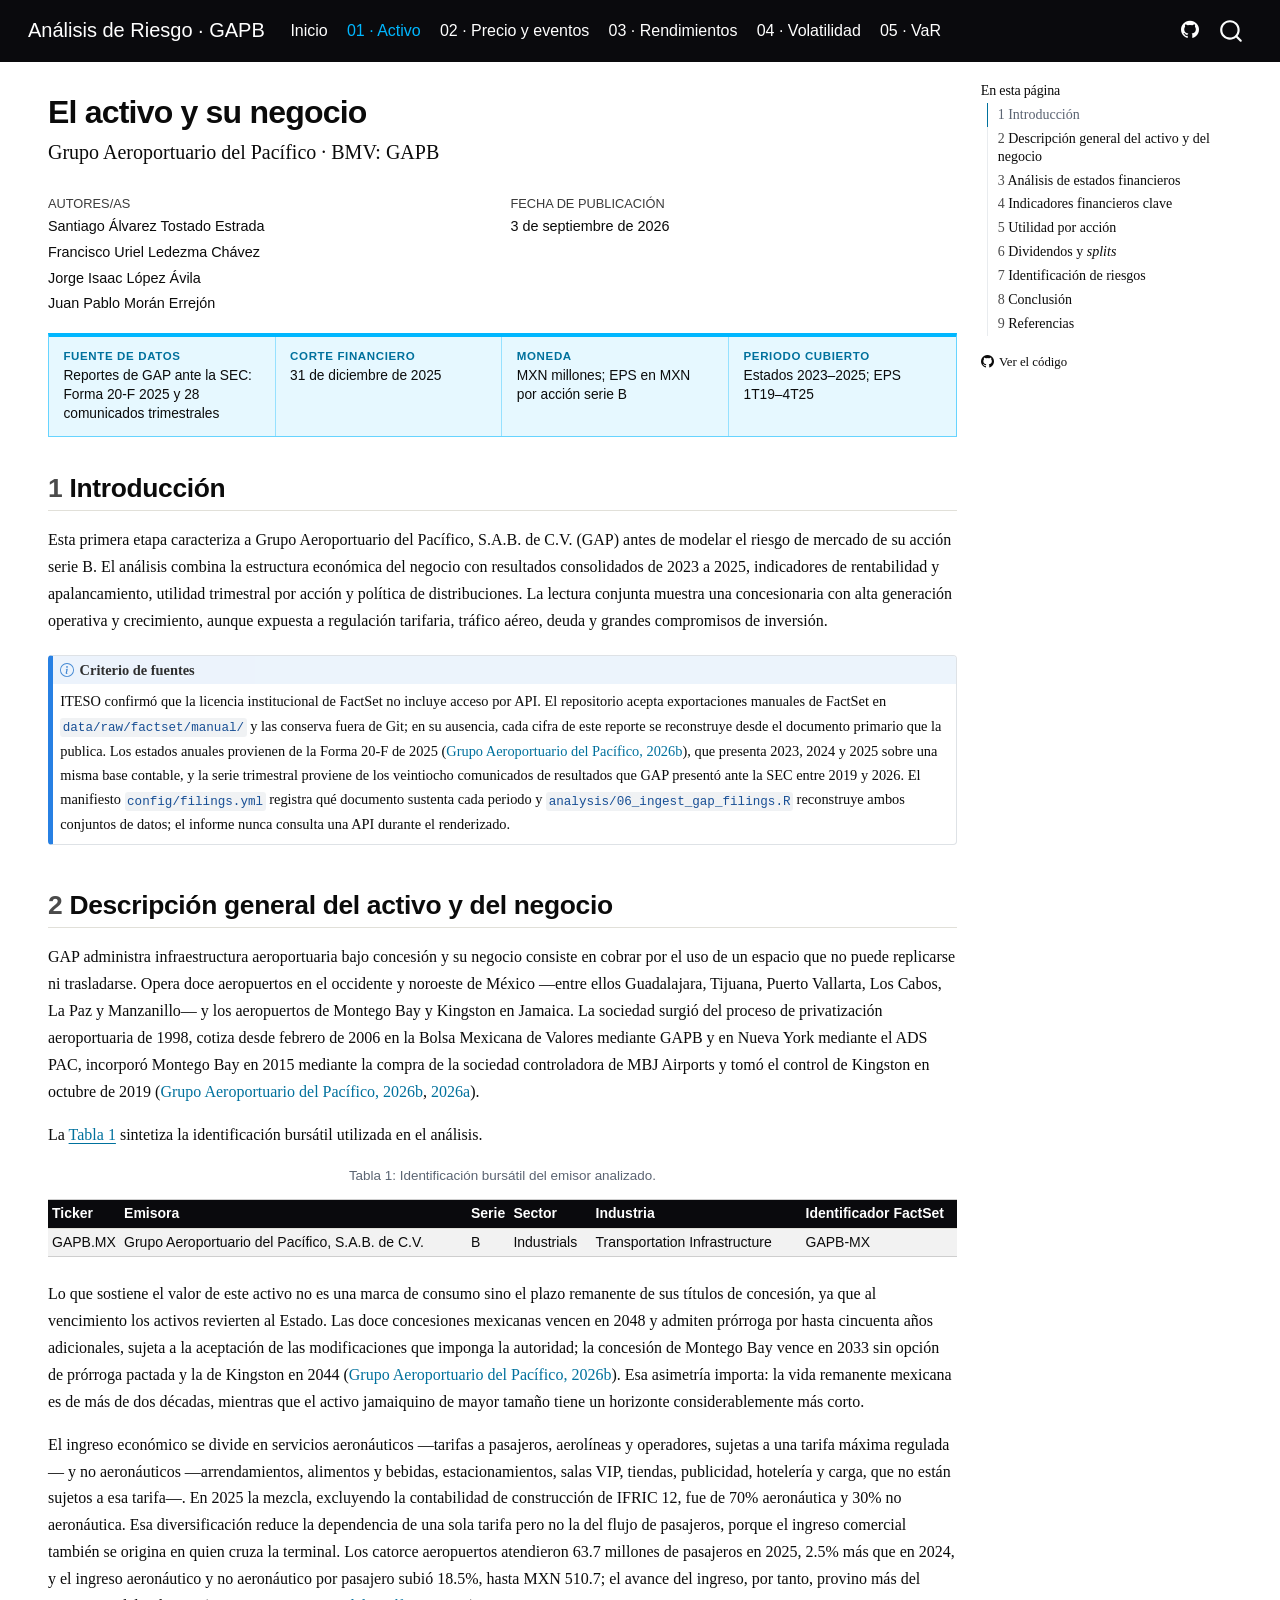
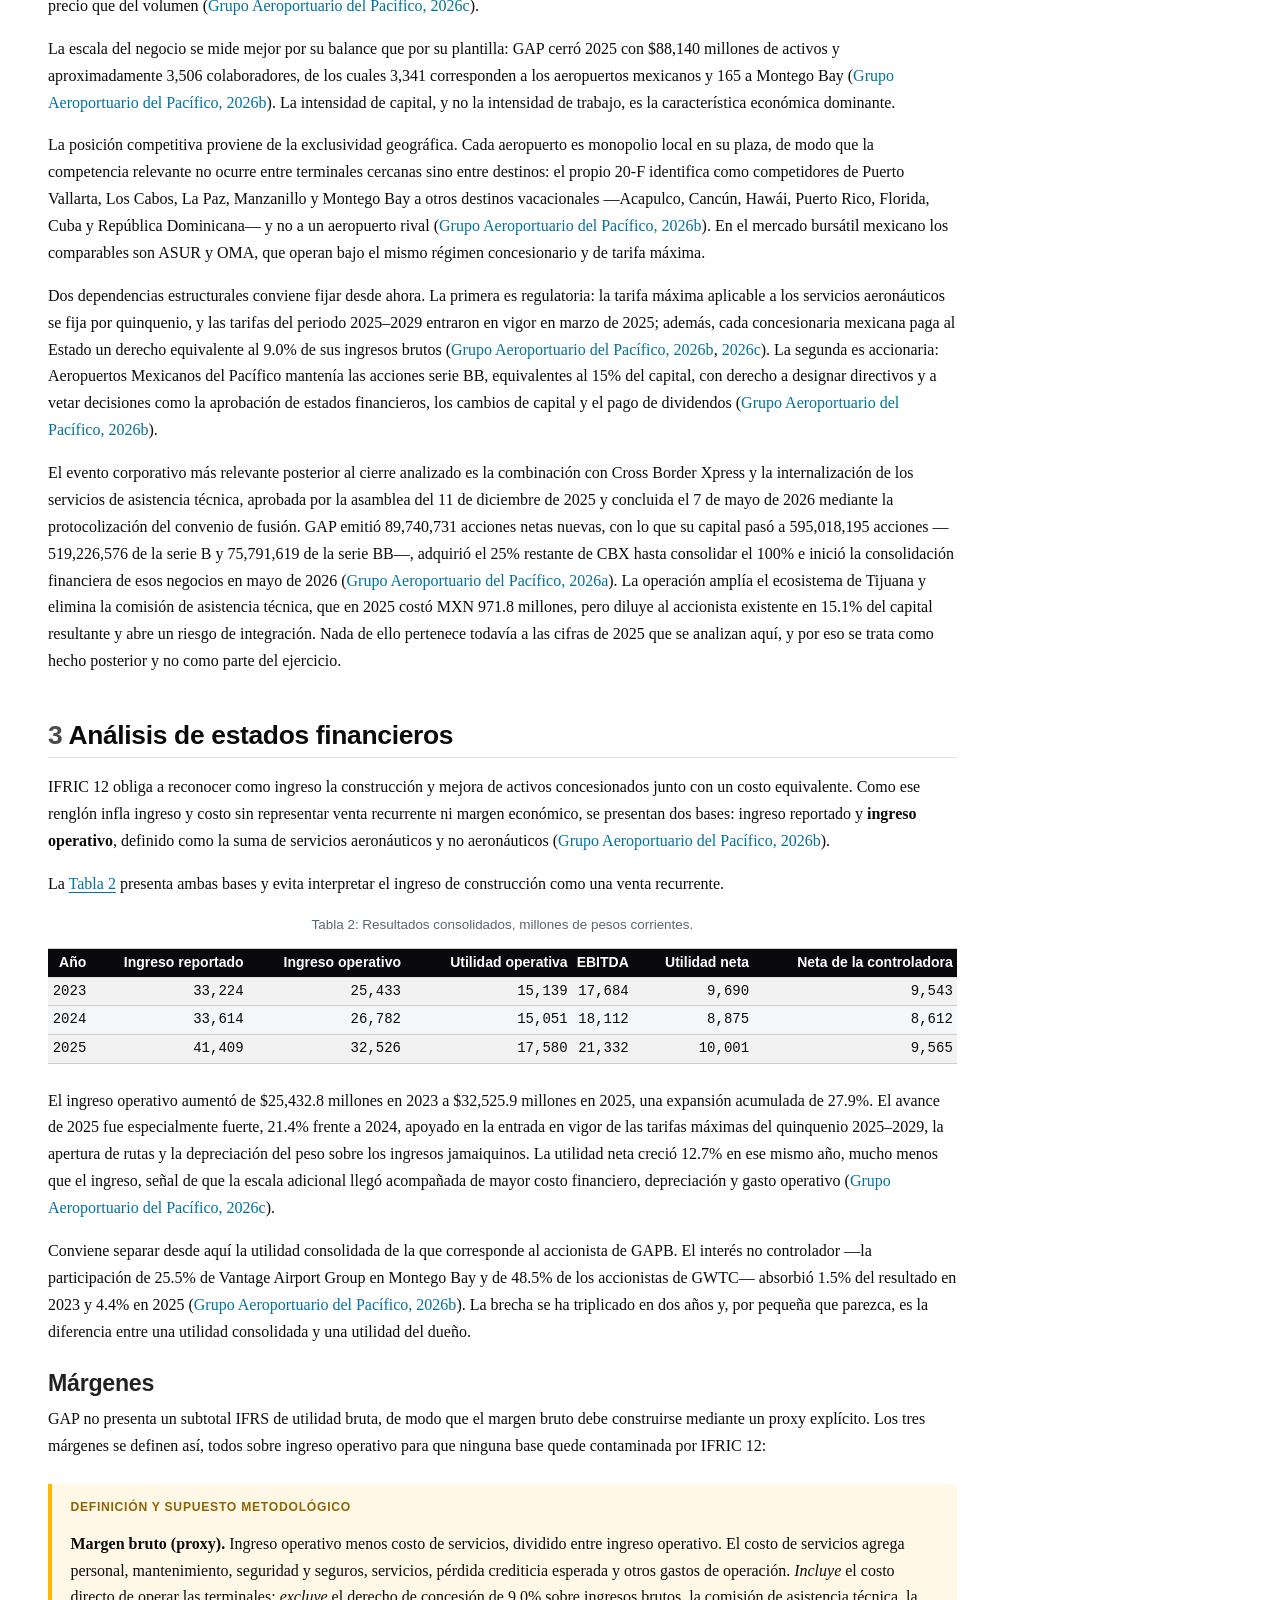
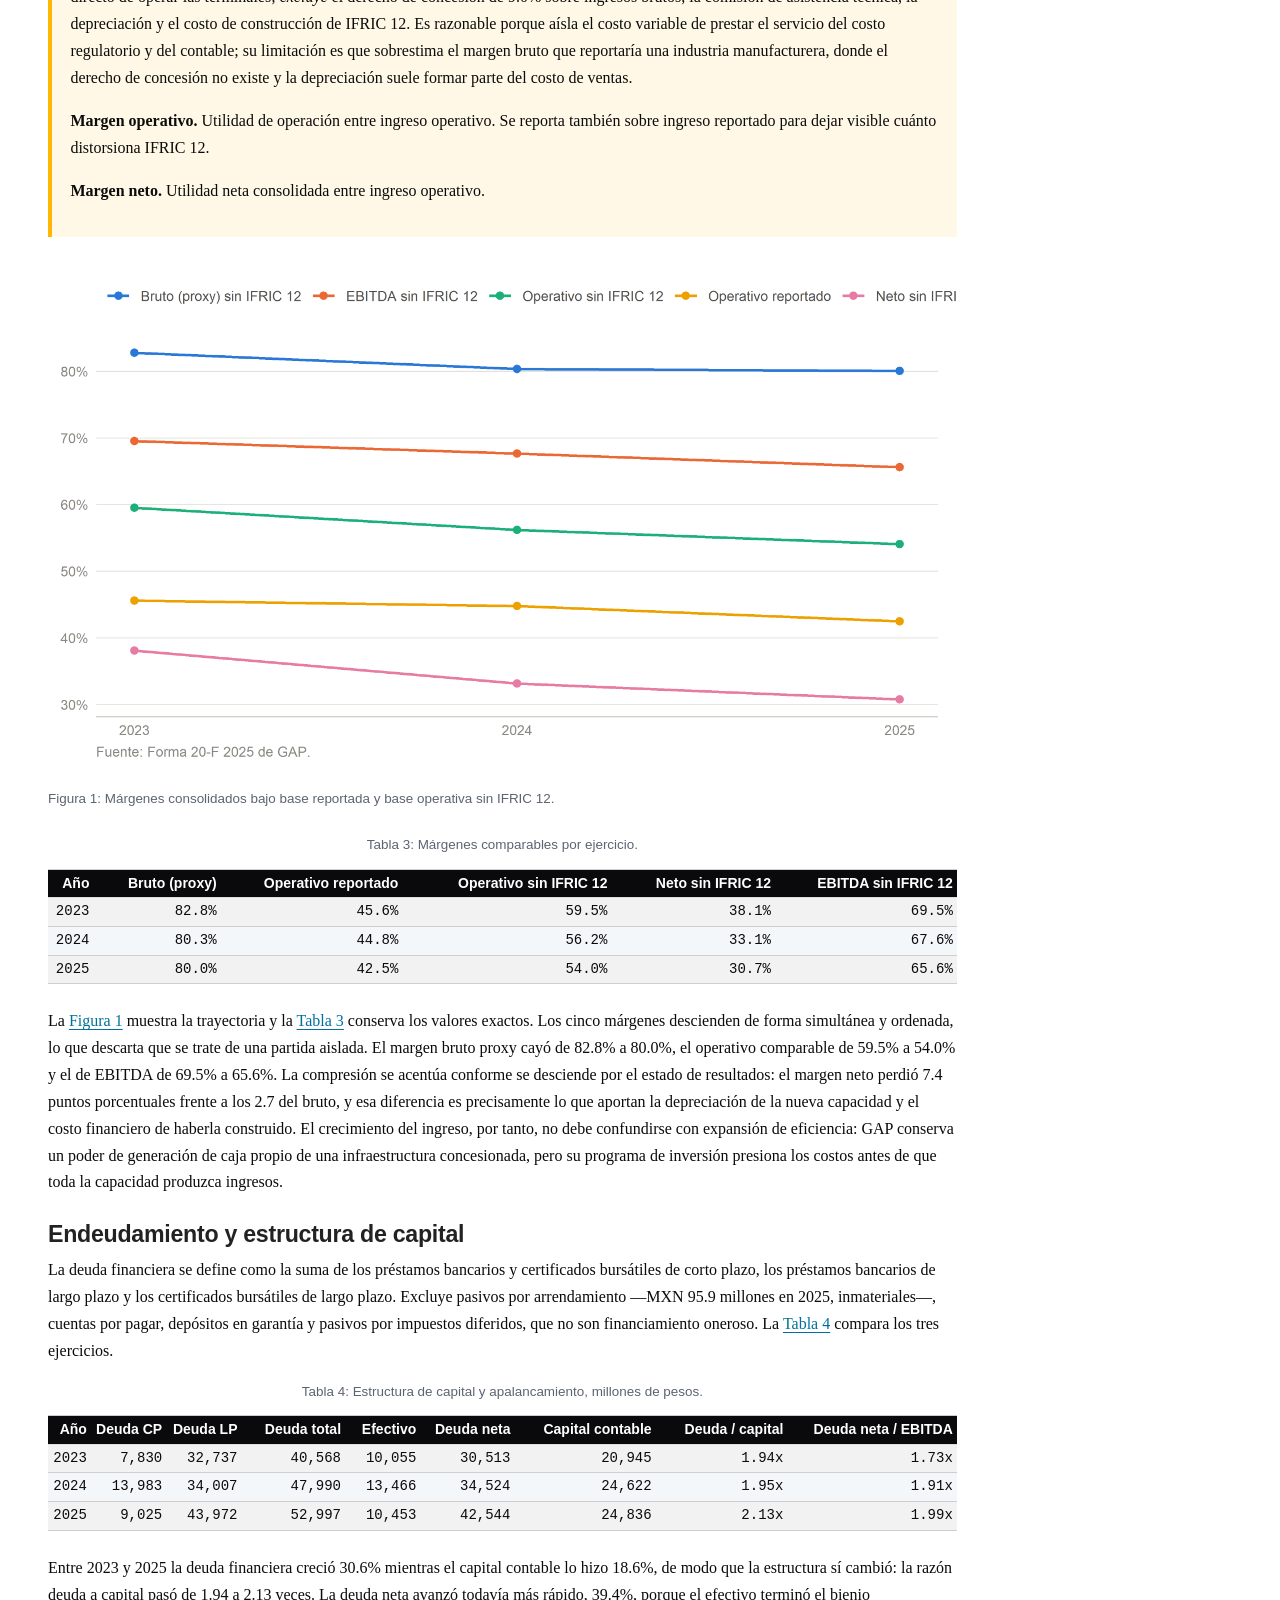
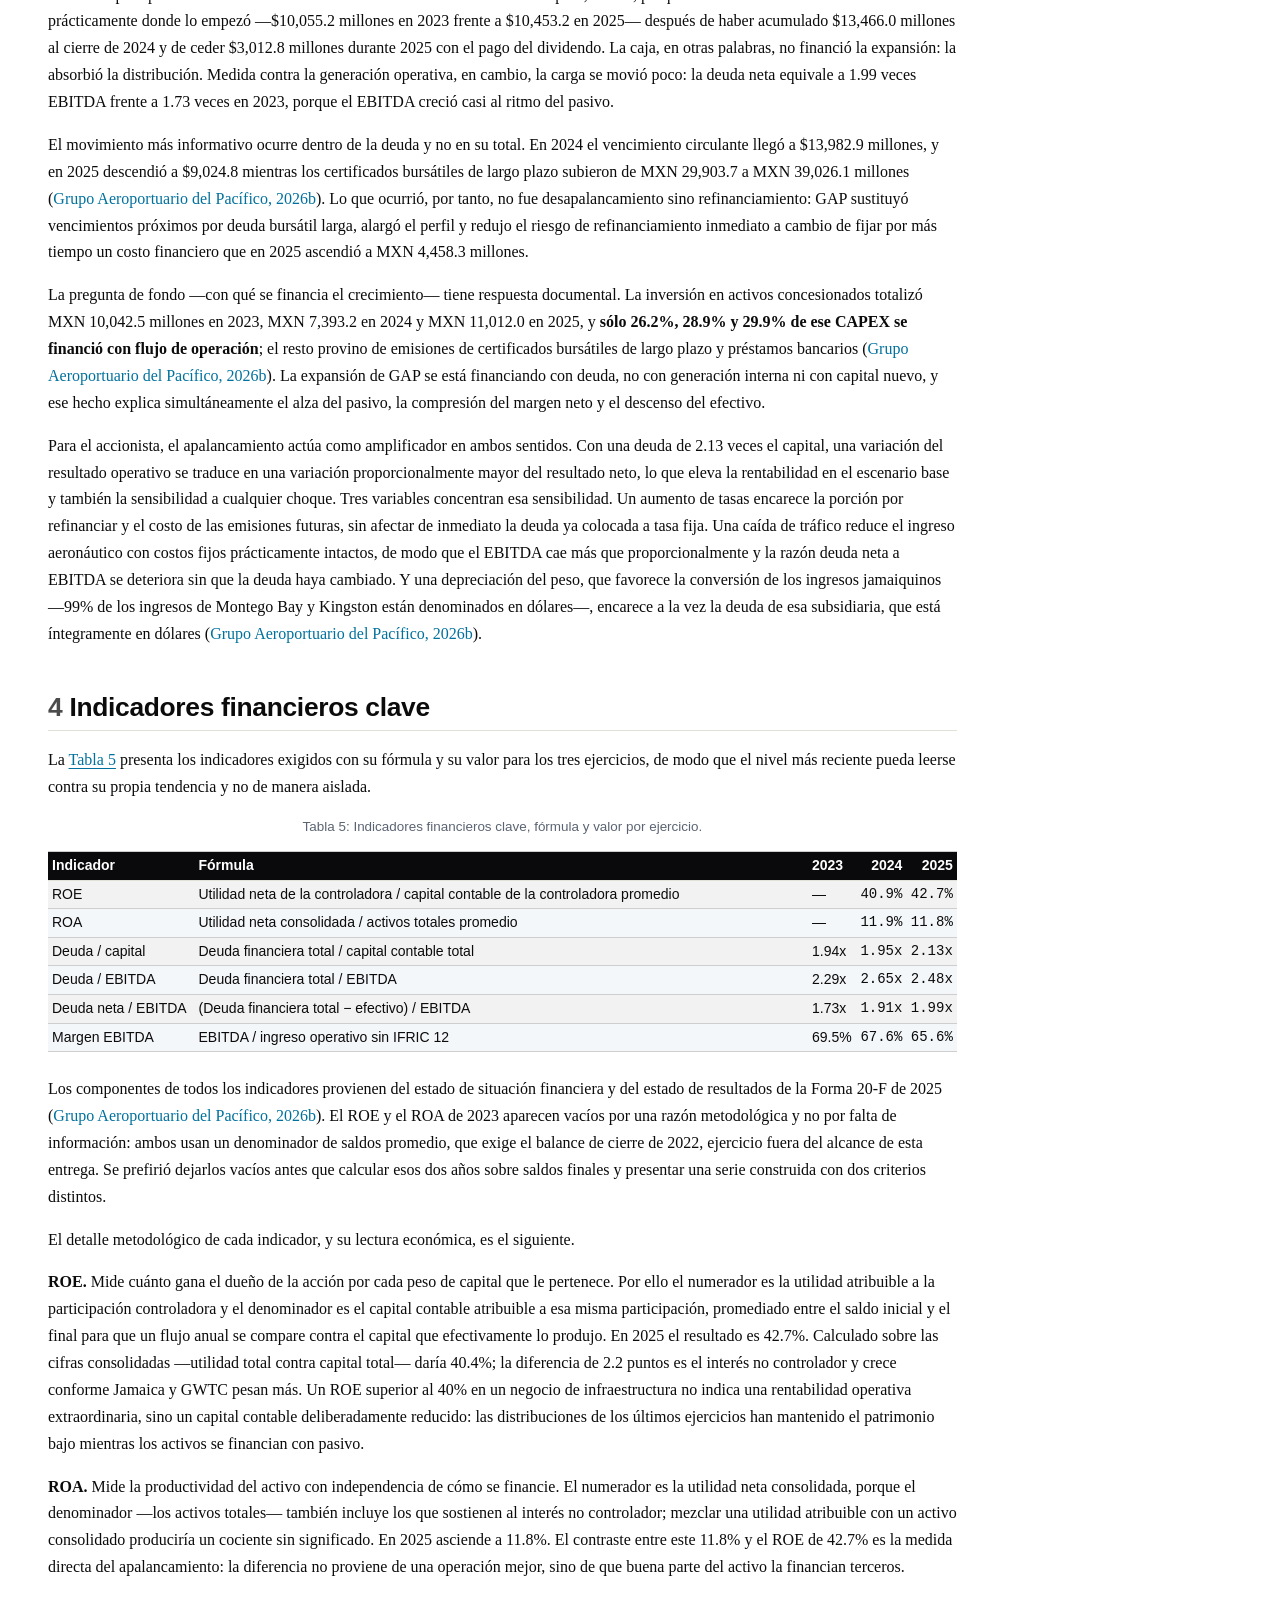
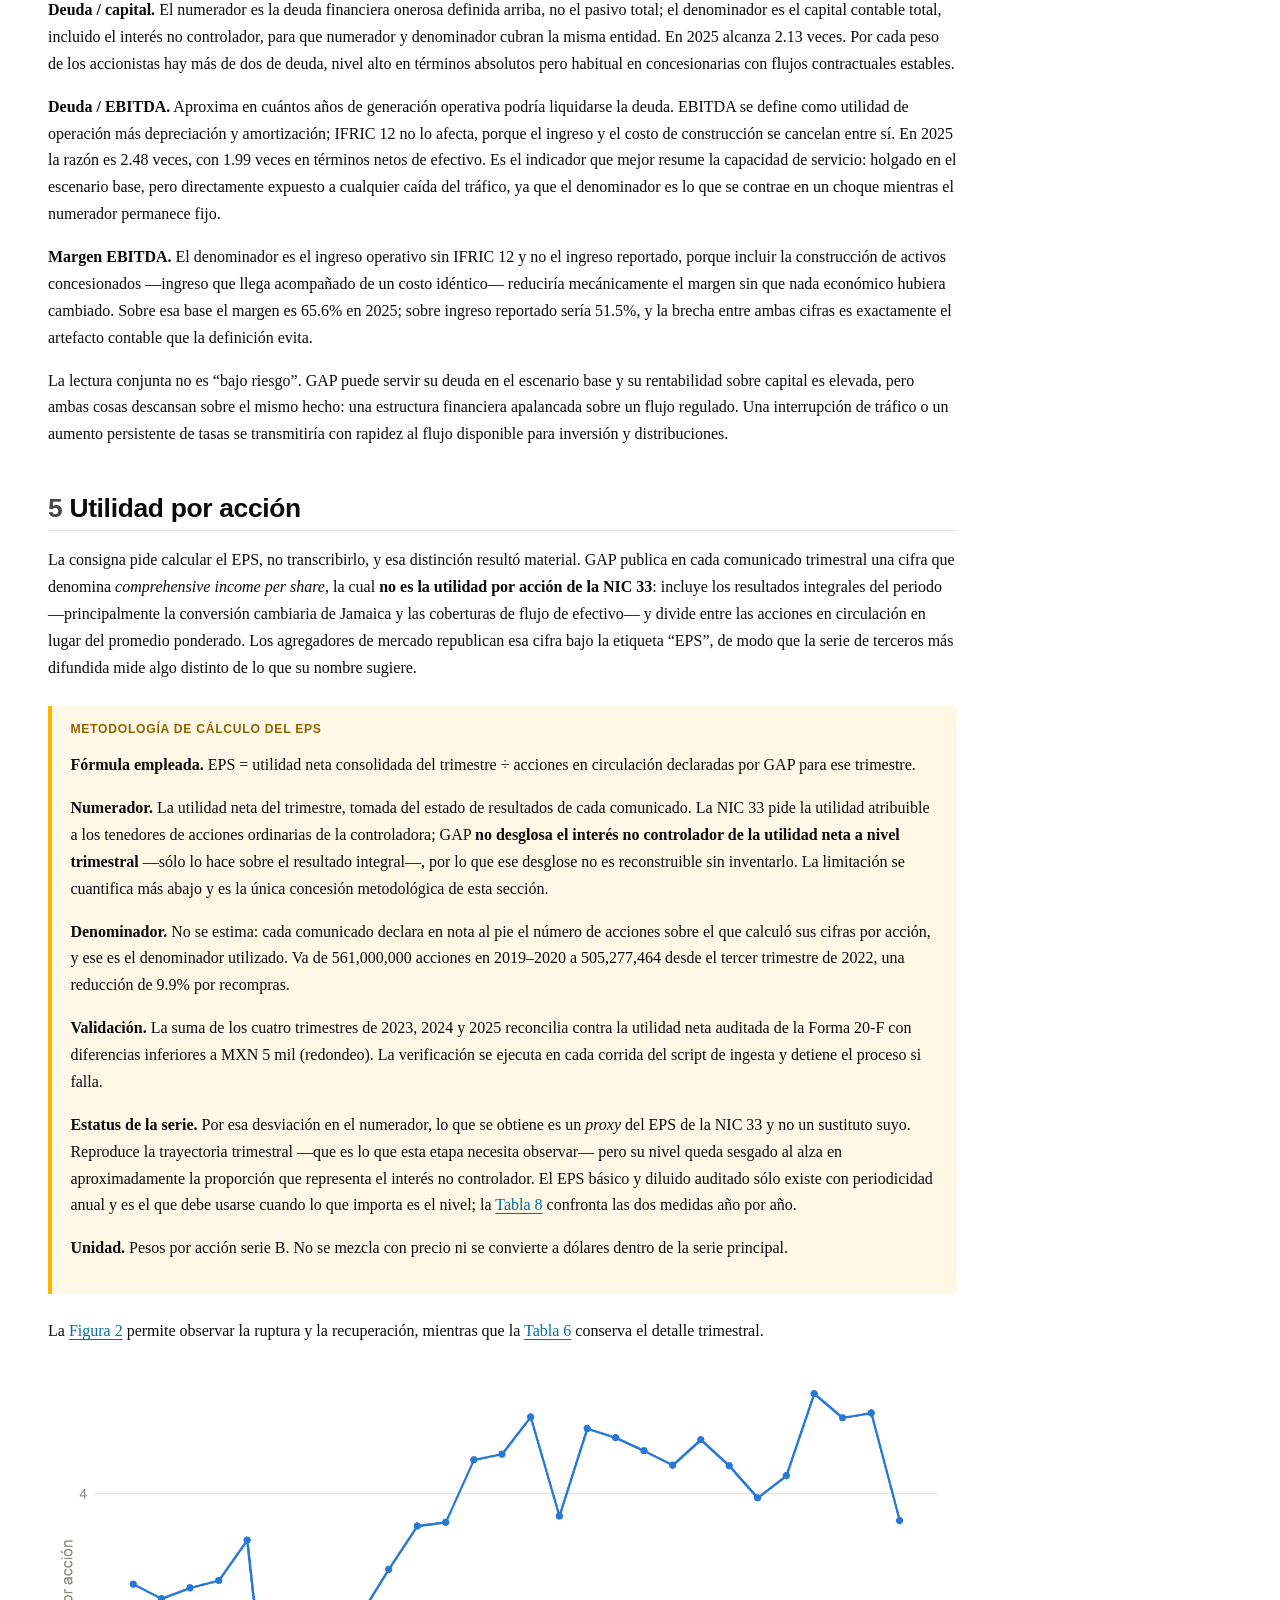
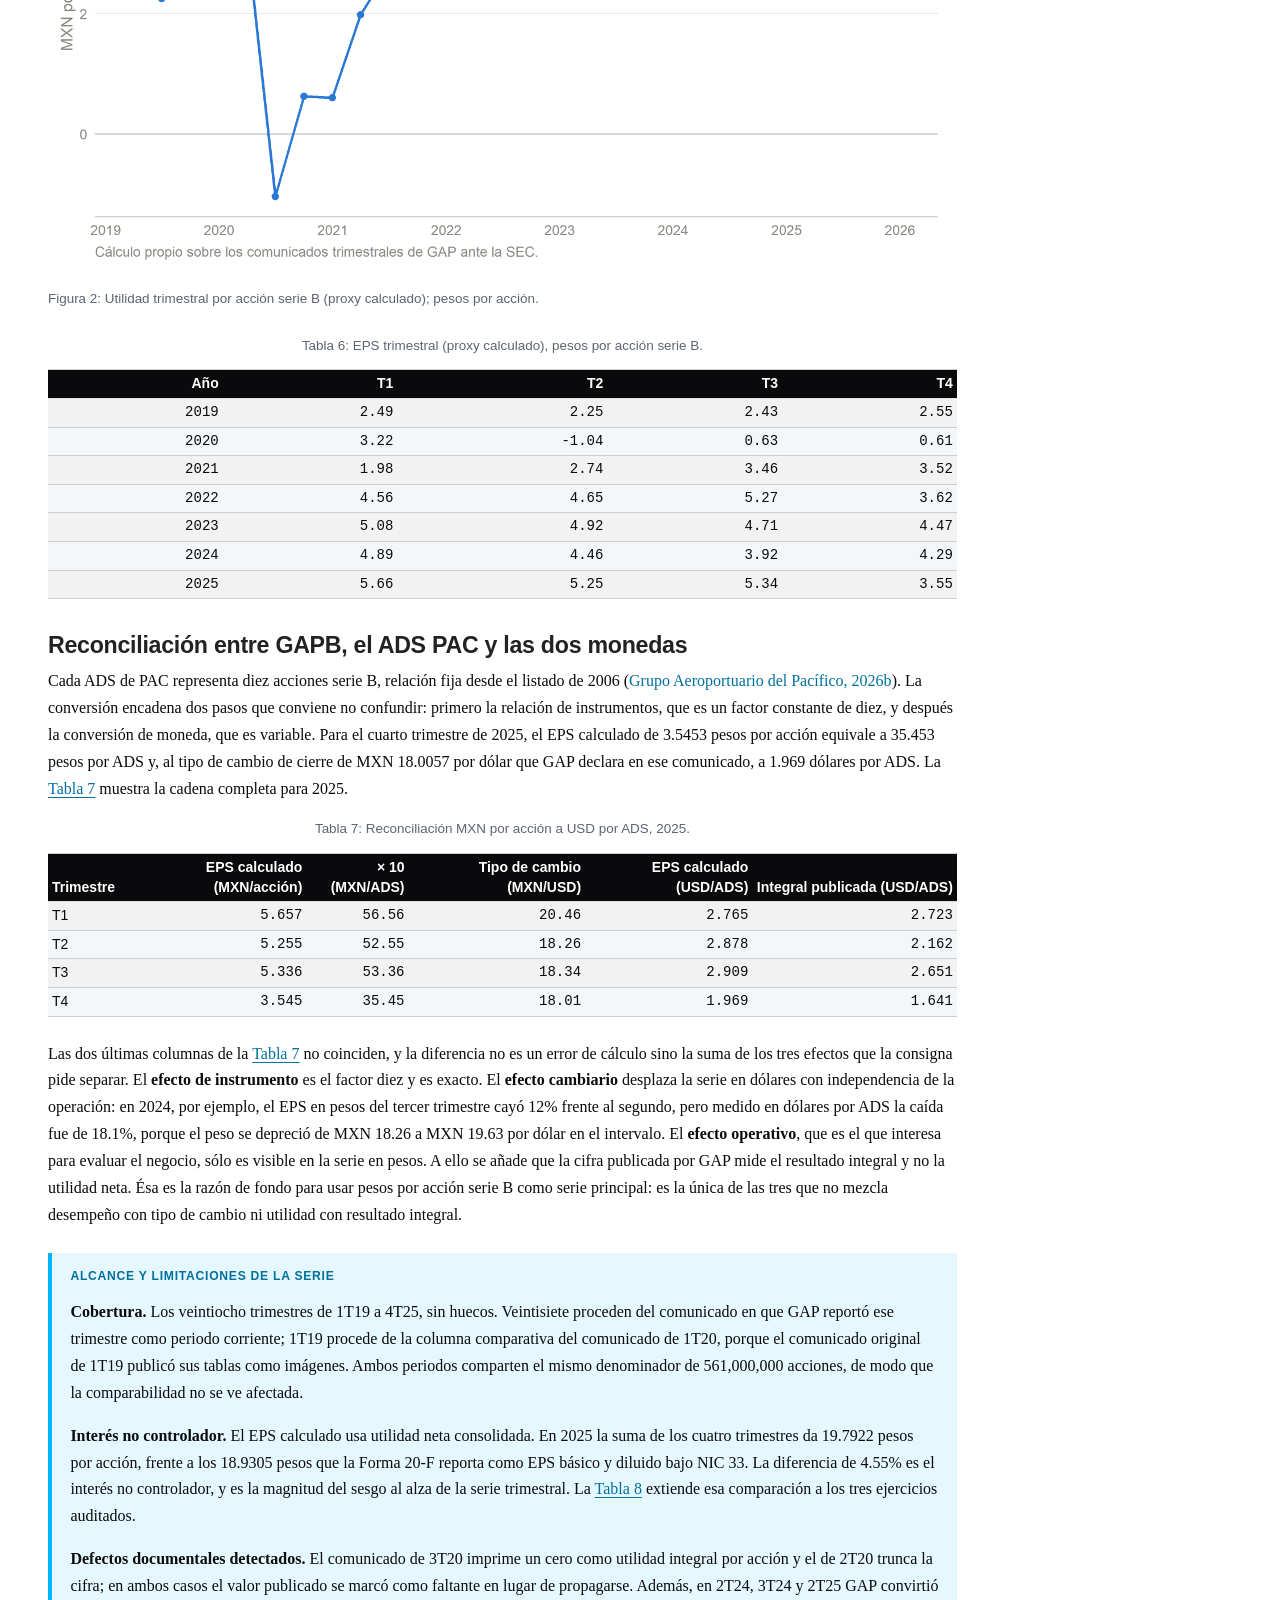
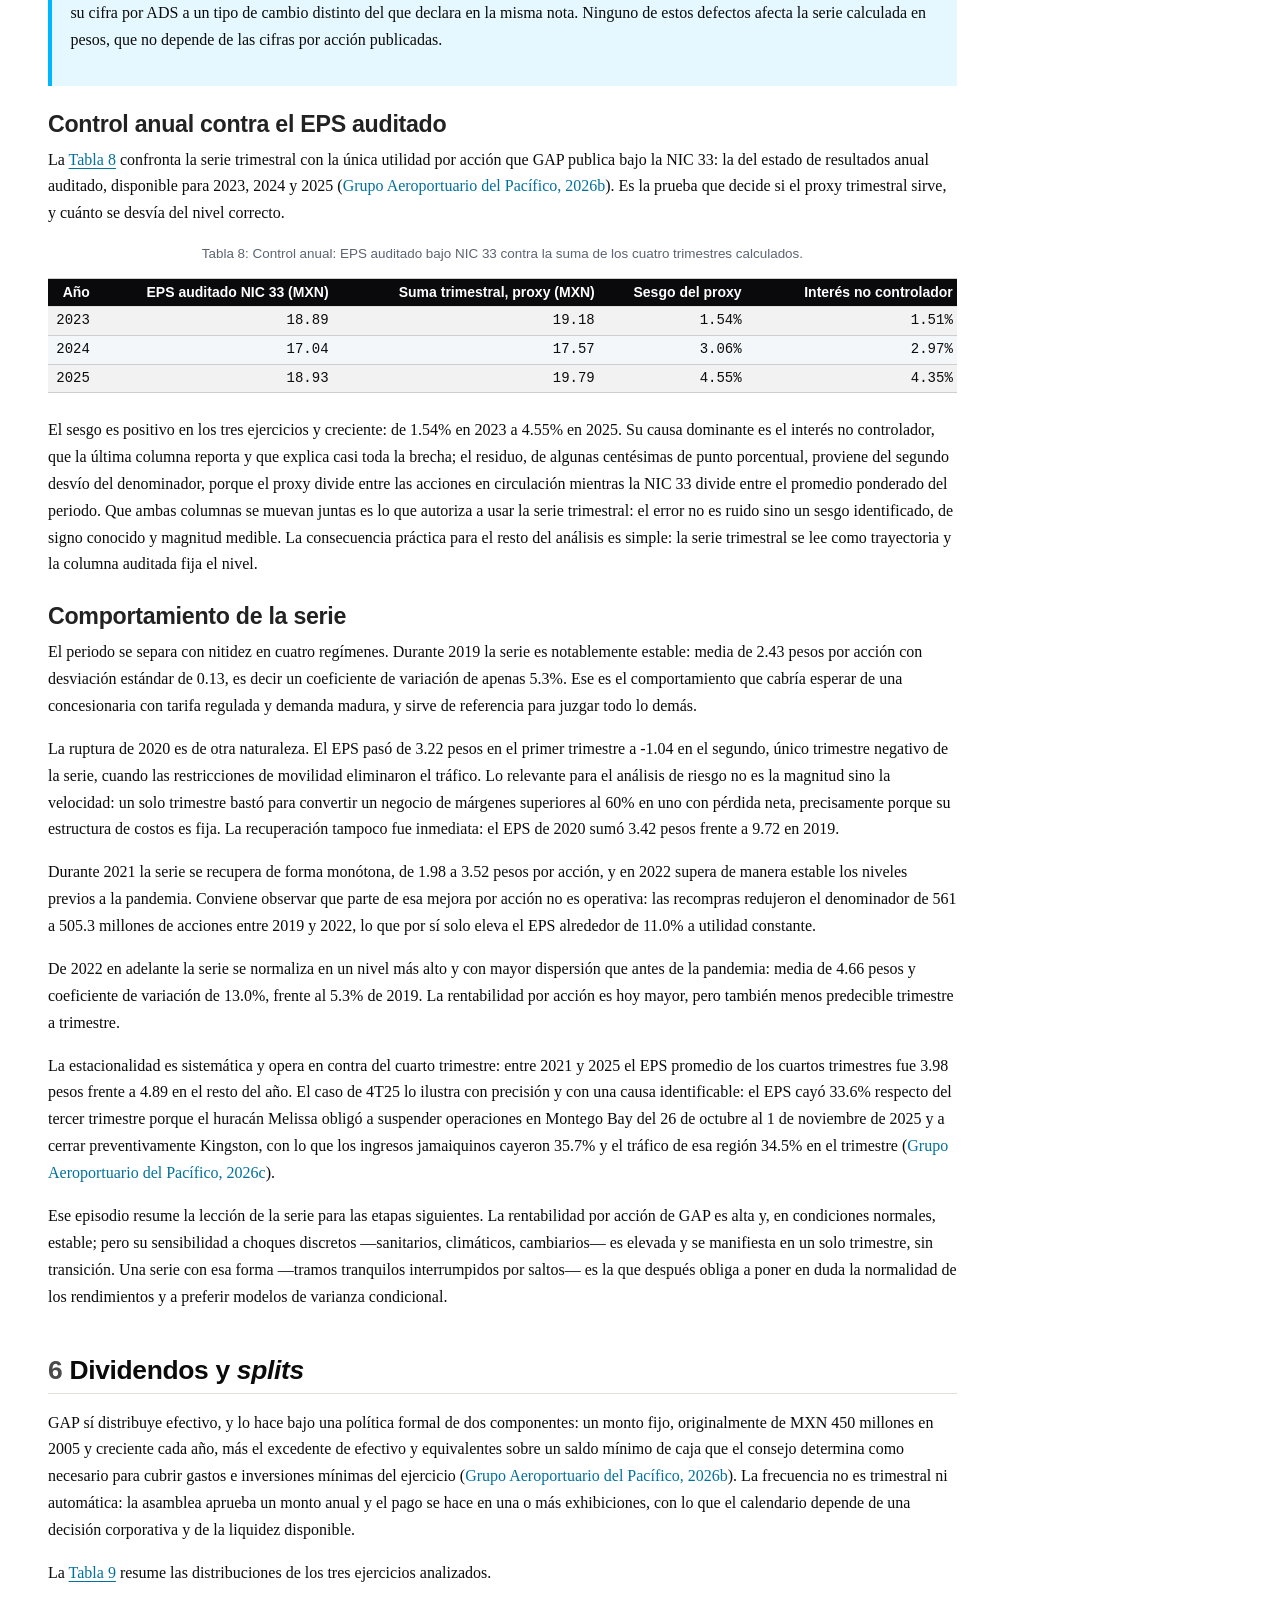
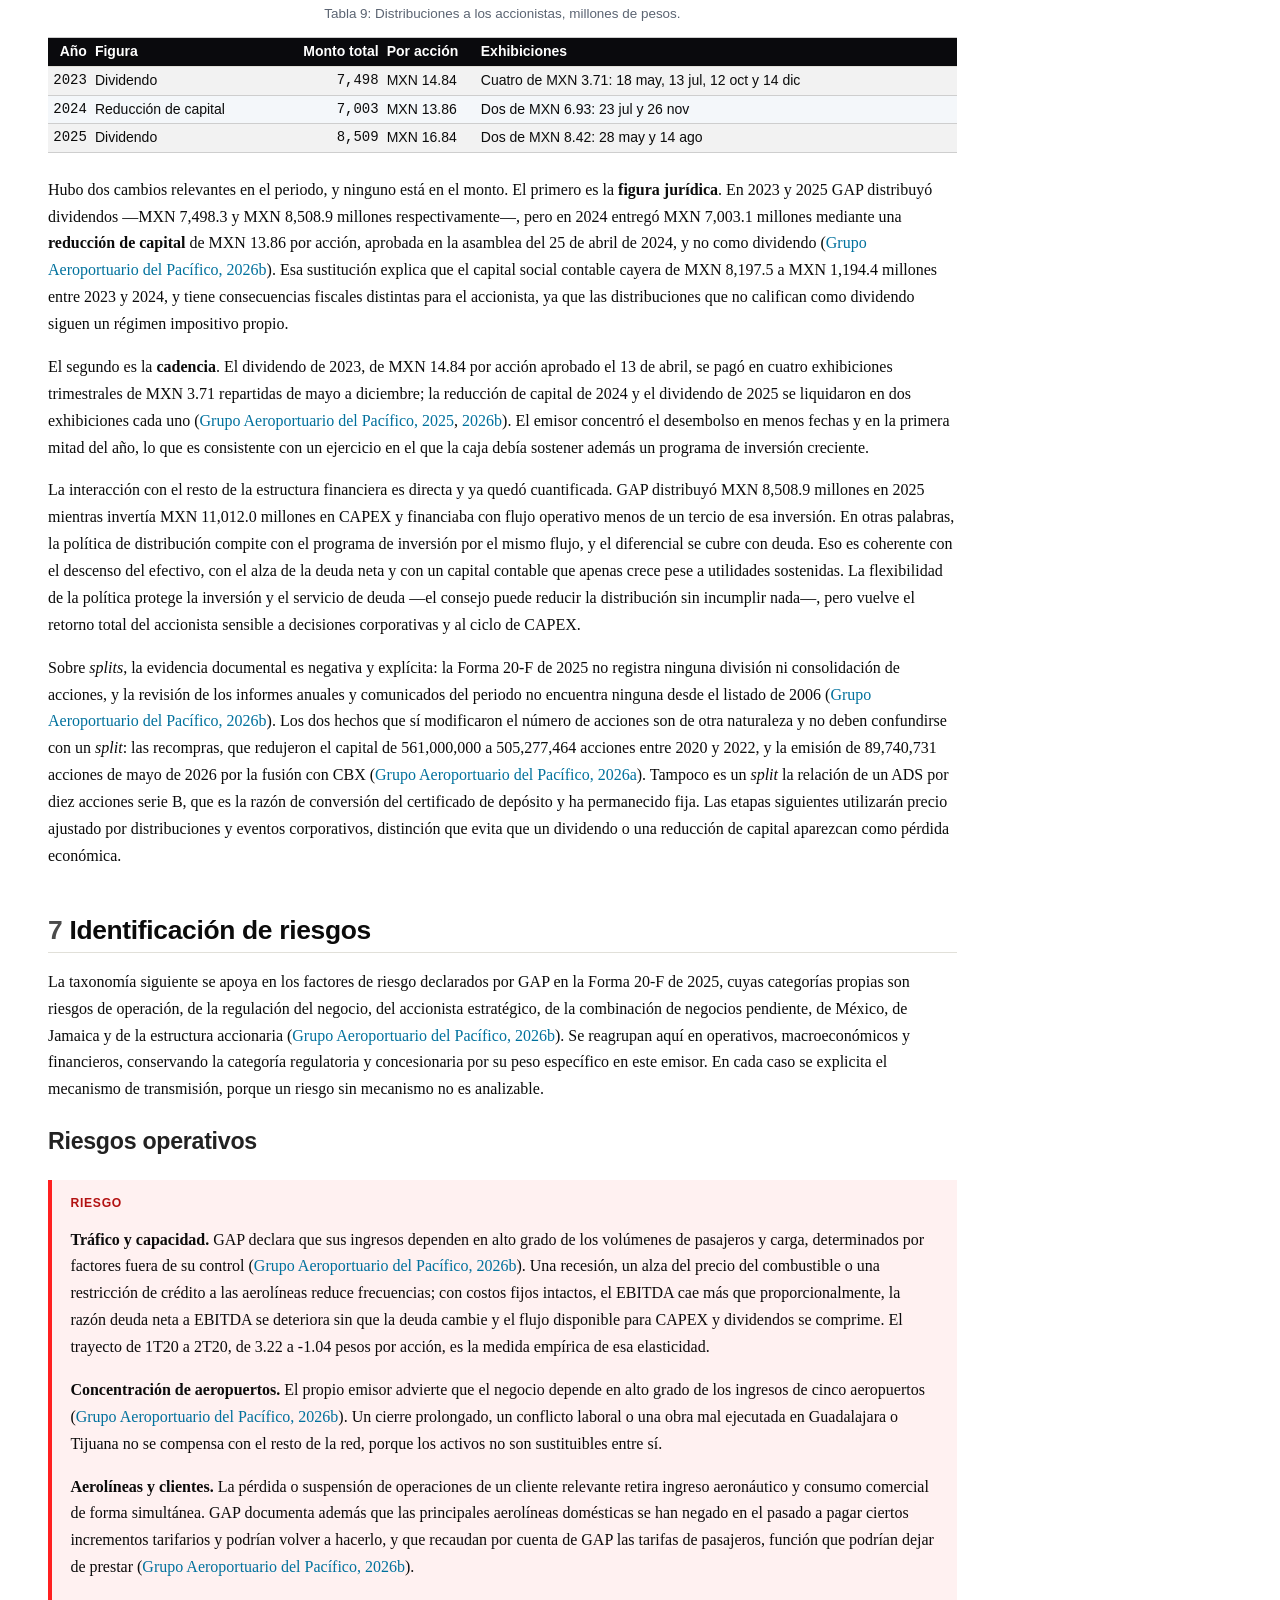
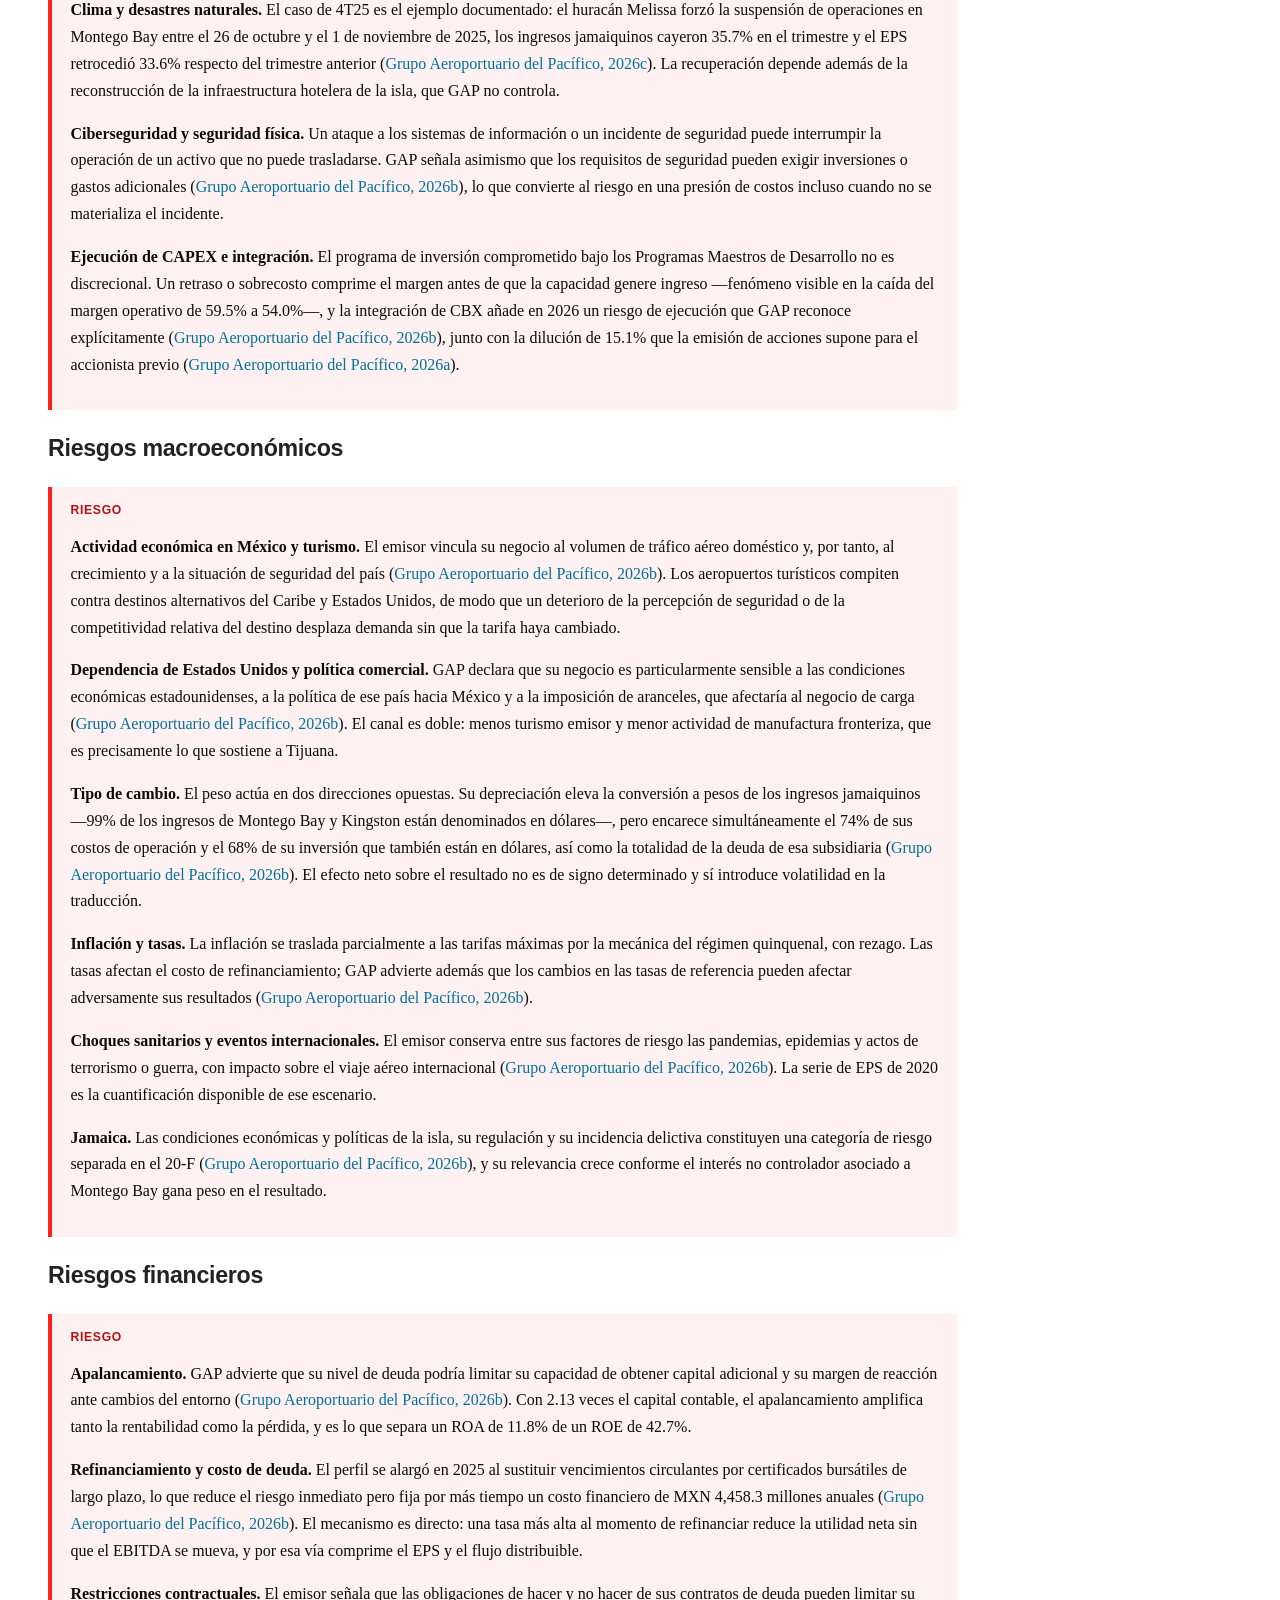
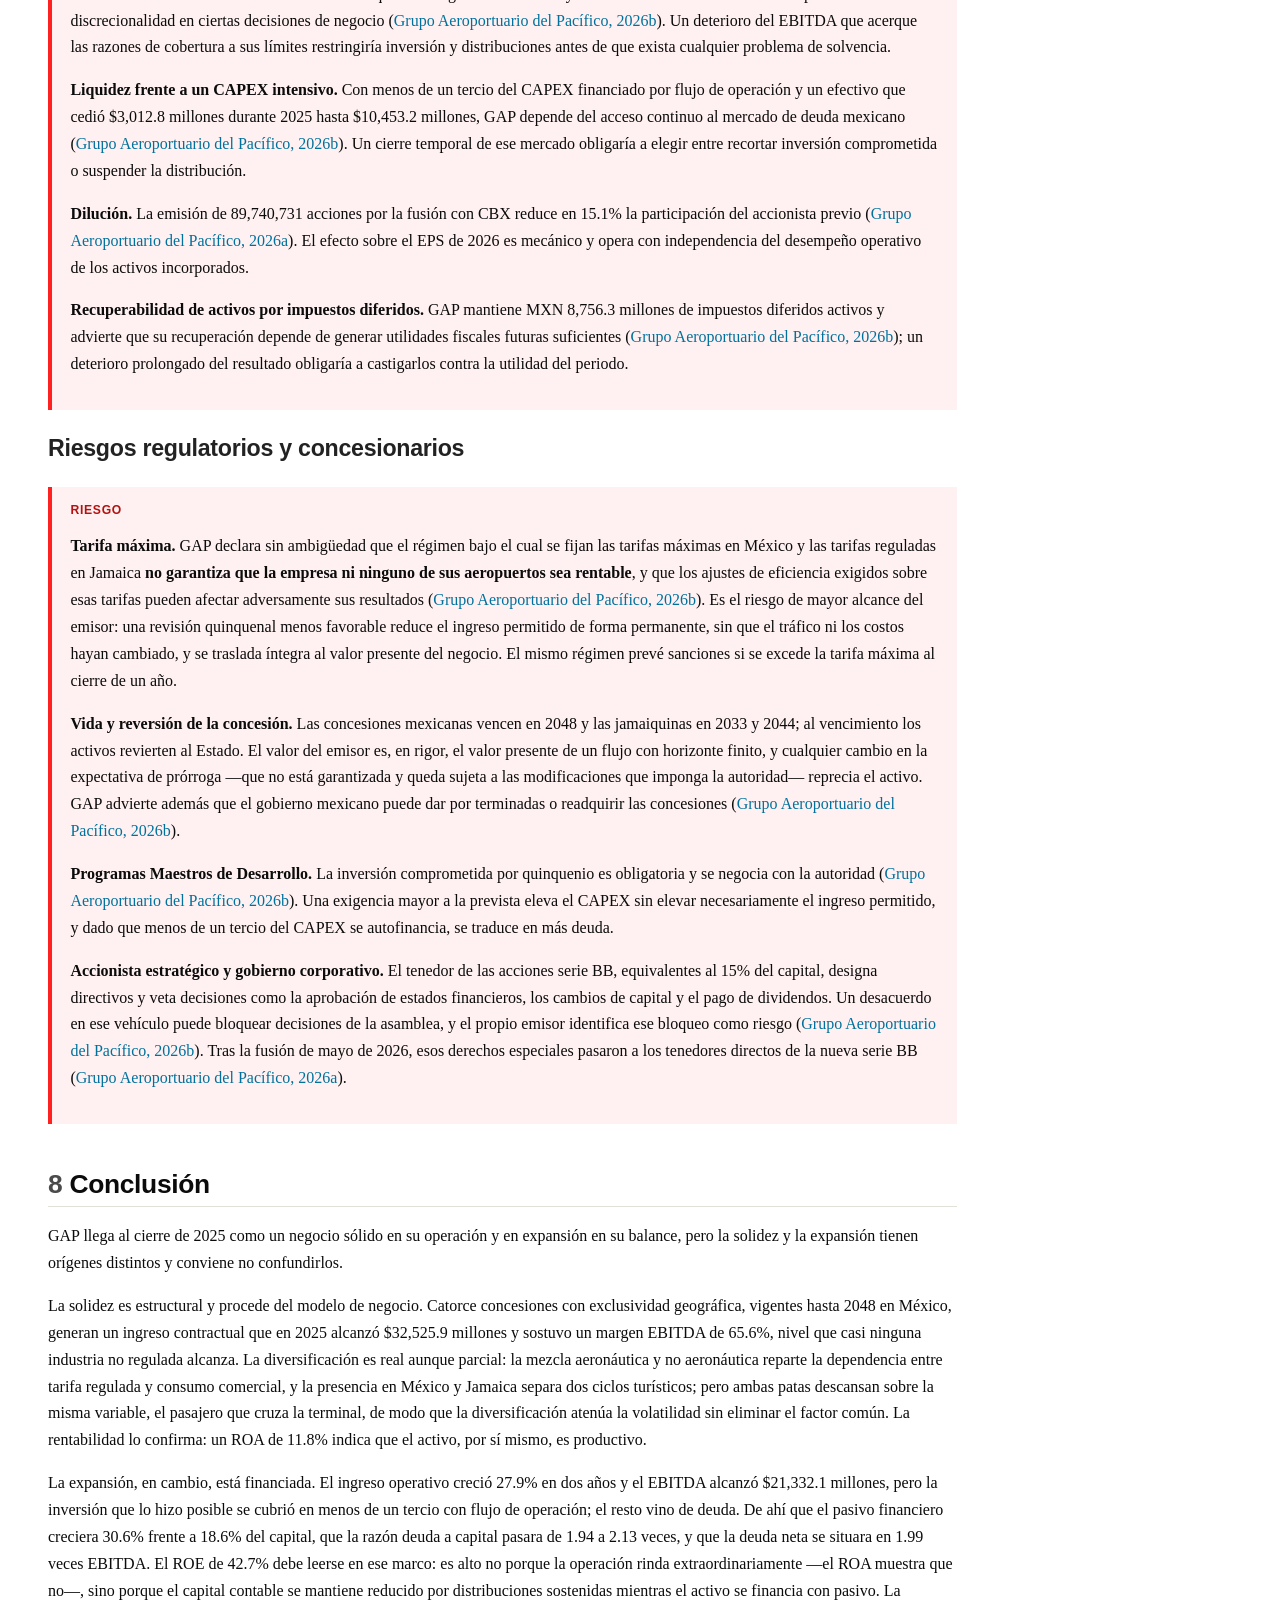
==== commit 5db76468: "docs: rebuild the stage 01 page Regenerated with `quarto render reports` after the review correction" ====
--- a/docs/01-asset-profile.html
+++ b/docs/01-asset-profile.html
@@ -174,6 +174,7 @@
   <li><a href="#utilidad-por-acción" id="toc-utilidad-por-acción" class="nav-link" data-scroll-target="#utilidad-por-acción"><span class="header-section-number">5</span> Utilidad por acción</a>
   <ul class="collapse">
   <li><a href="#reconciliación-entre-gapb-el-ads-pac-y-las-dos-monedas" id="toc-reconciliación-entre-gapb-el-ads-pac-y-las-dos-monedas" class="nav-link" data-scroll-target="#reconciliación-entre-gapb-el-ads-pac-y-las-dos-monedas">Reconciliación entre GAPB, el ADS PAC y las dos monedas</a></li>
+  <li><a href="#control-anual-contra-el-eps-auditado" id="toc-control-anual-contra-el-eps-auditado" class="nav-link" data-scroll-target="#control-anual-contra-el-eps-auditado">Control anual contra el EPS auditado</a></li>
   <li><a href="#comportamiento-de-la-serie" id="toc-comportamiento-de-la-serie" class="nav-link" data-scroll-target="#comportamiento-de-la-serie">Comportamiento de la serie</a></li>
   </ul></li>
   <li><a href="#dividendos-y-splits" id="toc-dividendos-y-splits" class="nav-link" data-scroll-target="#dividendos-y-splits"><span class="header-section-number">6</span> Dividendos y <em>splits</em></a></li>
@@ -665,6 +666,7 @@
 <p><strong>Numerador.</strong> La utilidad neta del trimestre, tomada del estado de resultados de cada comunicado. La NIC 33 pide la utilidad atribuible a los tenedores de acciones ordinarias de la controladora; GAP <strong>no desglosa el interés no controlador de la utilidad neta a nivel trimestral</strong> —sólo lo hace sobre el resultado integral—, por lo que ese desglose no es reconstruible sin inventarlo. La limitación se cuantifica más abajo y es la única concesión metodológica de esta sección.</p>
 <p><strong>Denominador.</strong> No se estima: cada comunicado declara en nota al pie el número de acciones sobre el que calculó sus cifras por acción, y ese es el denominador utilizado. Va de 561,000,000 acciones en 2019–2020 a 505,277,464 desde el tercer trimestre de 2022, una reducción de 9.9% por recompras.</p>
 <p><strong>Validación.</strong> La suma de los cuatro trimestres de 2023, 2024 y 2025 reconcilia contra la utilidad neta auditada de la Forma 20-F con diferencias inferiores a MXN 5 mil (redondeo). La verificación se ejecuta en cada corrida del script de ingesta y detiene el proceso si falla.</p>
+<p><strong>Estatus de la serie.</strong> Por esa desviación en el numerador, lo que se obtiene es un <em>proxy</em> del EPS de la NIC 33 y no un sustituto suyo. Reproduce la trayectoria trimestral —que es lo que esta etapa necesita observar— pero su nivel queda sesgado al alza en aproximadamente la proporción que representa el interés no controlador. El EPS básico y diluido auditado sólo existe con periodicidad anual y es el que debe usarse cuando lo que importa es el nivel; la <a href="#tbl-eps-control" class="quarto-xref">Tabla&nbsp;8</a> confronta las dos medidas año por año.</p>
 <p><strong>Unidad.</strong> Pesos por acción serie B. No se mezcla con precio ni se convierte a dólares dentro de la serie principal.</p>
 </div>
 <p>La <a href="#fig-eps" class="quarto-xref">Figura&nbsp;2</a> permite observar la ruptura y la recuperación, mientras que la <a href="#tbl-eps" class="quarto-xref">Tabla&nbsp;6</a> conserva el detalle trimestral.</p>
@@ -676,7 +678,7 @@
 <img src="01-asset-profile_files/figure-html/fig-eps-1.png" class="img-fluid quarto-figure quarto-figure-center figure-img" width="1600">
 </div>
 <figcaption class="quarto-float-caption-bottom quarto-float-caption quarto-float-fig" id="fig-eps-caption-0ceaefa1-69ba-4598-a22c-09a6ac19f8ca">
-Figura&nbsp;2: Utilidad trimestral por acción serie B, calculada; pesos por acción.
+Figura&nbsp;2: Utilidad trimestral por acción serie B (proxy calculado); pesos por acción.
 </figcaption>
 </figure>
 </div>
@@ -686,7 +688,7 @@
 <div id="tbl-eps" class="cell quarto-float quarto-figure quarto-figure-center anchored" data-layout-align="center">
 <figure class="quarto-float quarto-float-tbl figure">
 <figcaption class="quarto-float-caption-top quarto-float-caption quarto-float-tbl" id="tbl-eps-caption-0ceaefa1-69ba-4598-a22c-09a6ac19f8ca">
-Tabla&nbsp;6: EPS trimestral calculado, pesos por acción serie B.
+Tabla&nbsp;6: EPS trimestral (proxy calculado), pesos por acción serie B.
 </figcaption>
 <div aria-describedby="tbl-eps-caption-0ceaefa1-69ba-4598-a22c-09a6ac19f8ca">
 <div class="cell-output-display">
@@ -831,9 +833,68 @@
 <div class="semantic-block semantic-info">
 <p><span class="semantic-label">Alcance y limitaciones de la serie</span></p>
 <p><strong>Cobertura.</strong> Los veintiocho trimestres de 1T19 a 4T25, sin huecos. Veintisiete proceden del comunicado en que GAP reportó ese trimestre como periodo corriente; 1T19 procede de la columna comparativa del comunicado de 1T20, porque el comunicado original de 1T19 publicó sus tablas como imágenes. Ambos periodos comparten el mismo denominador de 561,000,000 acciones, de modo que la comparabilidad no se ve afectada.</p>
-<p><strong>Interés no controlador.</strong> El EPS calculado usa utilidad neta consolidada. En 2025 la suma de los cuatro trimestres da 19.7922 pesos por acción, frente a los 18.9305 pesos que la Forma 20-F reporta como EPS básico y diluido bajo NIC 33. La diferencia de 4.55% es el interés no controlador, y es la magnitud del sesgo al alza de la serie trimestral. La serie anual auditada aparece en la <a href="#tbl-ratios" class="quarto-xref">Tabla&nbsp;5</a> y en el texto sin ese sesgo.</p>
+<p><strong>Interés no controlador.</strong> El EPS calculado usa utilidad neta consolidada. En 2025 la suma de los cuatro trimestres da 19.7922 pesos por acción, frente a los 18.9305 pesos que la Forma 20-F reporta como EPS básico y diluido bajo NIC 33. La diferencia de 4.55% es el interés no controlador, y es la magnitud del sesgo al alza de la serie trimestral. La <a href="#tbl-eps-control" class="quarto-xref">Tabla&nbsp;8</a> extiende esa comparación a los tres ejercicios auditados.</p>
 <p><strong>Defectos documentales detectados.</strong> El comunicado de 3T20 imprime un cero como utilidad integral por acción y el de 2T20 trunca la cifra; en ambos casos el valor publicado se marcó como faltante en lugar de propagarse. Además, en 2T24, 3T24 y 2T25 GAP convirtió su cifra por ADS a un tipo de cambio distinto del que declara en la misma nota. Ninguno de estos defectos afecta la serie calculada en pesos, que no depende de las cifras por acción publicadas.</p>
 </div>
+</section>
+<section id="control-anual-contra-el-eps-auditado" class="level3">
+<h3 class="anchored" data-anchor-id="control-anual-contra-el-eps-auditado">Control anual contra el EPS auditado</h3>
+<p>La <a href="#tbl-eps-control" class="quarto-xref">Tabla&nbsp;8</a> confronta la serie trimestral con la única utilidad por acción que GAP publica bajo la NIC 33: la del estado de resultados anual auditado, disponible para 2023, 2024 y 2025 <span class="citation" data-cites="gap20f2025">(<a href="#ref-gap20f2025" role="doc-biblioref">Grupo Aeroportuario del Pacífico, 2026b</a>)</span>. Es la prueba que decide si el proxy trimestral sirve, y cuánto se desvía del nivel correcto.</p>
+<div class="cell" data-layout-align="center">
+<div id="tbl-eps-control" class="cell quarto-float quarto-figure quarto-figure-center anchored" data-layout-align="center">
+<figure class="quarto-float quarto-float-tbl figure">
+<figcaption class="quarto-float-caption-top quarto-float-caption quarto-float-tbl" id="tbl-eps-control-caption-0ceaefa1-69ba-4598-a22c-09a6ac19f8ca">
+Tabla&nbsp;8: Control anual: EPS auditado bajo NIC 33 contra la suma de los cuatro trimestres calculados.
+</figcaption>
+<div aria-describedby="tbl-eps-control-caption-0ceaefa1-69ba-4598-a22c-09a6ac19f8ca">
+<div class="cell-output-display">
+<table class="cell caption-top table table-sm table-striped small">
+<colgroup>
+<col style="width: 5%">
+<col style="width: 26%">
+<col style="width: 29%">
+<col style="width: 16%">
+<col style="width: 23%">
+</colgroup>
+<thead>
+<tr class="header">
+<th style="text-align: right;">Año</th>
+<th style="text-align: right;">EPS auditado NIC 33 (MXN)</th>
+<th style="text-align: right;">Suma trimestral, proxy (MXN)</th>
+<th style="text-align: right;">Sesgo del proxy</th>
+<th style="text-align: right;">Interés no controlador</th>
+</tr>
+</thead>
+<tbody>
+<tr class="odd">
+<td style="text-align: right;">2023</td>
+<td style="text-align: right;">18.89</td>
+<td style="text-align: right;">19.18</td>
+<td style="text-align: right;">1.54%</td>
+<td style="text-align: right;">1.51%</td>
+</tr>
+<tr class="even">
+<td style="text-align: right;">2024</td>
+<td style="text-align: right;">17.04</td>
+<td style="text-align: right;">17.57</td>
+<td style="text-align: right;">3.06%</td>
+<td style="text-align: right;">2.97%</td>
+</tr>
+<tr class="odd">
+<td style="text-align: right;">2025</td>
+<td style="text-align: right;">18.93</td>
+<td style="text-align: right;">19.79</td>
+<td style="text-align: right;">4.55%</td>
+<td style="text-align: right;">4.35%</td>
+</tr>
+</tbody>
+</table>
+</div>
+</div>
+</figure>
+</div>
+</div>
+<p>El sesgo es positivo en los tres ejercicios y creciente: de 1.54% en 2023 a 4.55% en 2025. Su causa dominante es el interés no controlador, que la última columna reporta y que explica casi toda la brecha; el residuo, de algunas centésimas de punto porcentual, proviene del segundo desvío del denominador, porque el proxy divide entre las acciones en circulación mientras la NIC 33 divide entre el promedio ponderado del periodo. Que ambas columnas se muevan juntas es lo que autoriza a usar la serie trimestral: el error no es ruido sino un sesgo identificado, de signo conocido y magnitud medible. La consecuencia práctica para el resto del análisis es simple: la serie trimestral se lee como trayectoria y la columna auditada fija el nivel.</p>
 </section>
 <section id="comportamiento-de-la-serie" class="level3">
 <h3 class="anchored" data-anchor-id="comportamiento-de-la-serie">Comportamiento de la serie</h3>
@@ -848,12 +909,12 @@
 <section id="dividendos-y-splits" class="level2" data-number="6">
 <h2 data-number="6" class="anchored" data-anchor-id="dividendos-y-splits"><span class="header-section-number">6</span> Dividendos y <em>splits</em></h2>
 <p>GAP sí distribuye efectivo, y lo hace bajo una política formal de dos componentes: un monto fijo, originalmente de MXN 450 millones en 2005 y creciente cada año, más el excedente de efectivo y equivalentes sobre un saldo mínimo de caja que el consejo determina como necesario para cubrir gastos e inversiones mínimas del ejercicio <span class="citation" data-cites="gap20f2025">(<a href="#ref-gap20f2025" role="doc-biblioref">Grupo Aeroportuario del Pacífico, 2026b</a>)</span>. La frecuencia no es trimestral ni automática: la asamblea aprueba un monto anual y el pago se hace en una o más exhibiciones, con lo que el calendario depende de una decisión corporativa y de la liquidez disponible.</p>
-<p>La <a href="#tbl-distributions" class="quarto-xref">Tabla&nbsp;8</a> resume las distribuciones de los tres ejercicios analizados.</p>
+<p>La <a href="#tbl-distributions" class="quarto-xref">Tabla&nbsp;9</a> resume las distribuciones de los tres ejercicios analizados.</p>
 <div class="cell" data-layout-align="center">
 <div id="tbl-distributions" class="cell quarto-float quarto-figure quarto-figure-center anchored" data-layout-align="center">
 <figure class="quarto-float quarto-float-tbl figure">
 <figcaption class="quarto-float-caption-top quarto-float-caption quarto-float-tbl" id="tbl-distributions-caption-0ceaefa1-69ba-4598-a22c-09a6ac19f8ca">
-Tabla&nbsp;8: Distribuciones a los accionistas, millones de pesos.
+Tabla&nbsp;9: Distribuciones a los accionistas, millones de pesos.
 </figcaption>
 <div aria-describedby="tbl-distributions-caption-0ceaefa1-69ba-4598-a22c-09a6ac19f8ca">
 <div class="cell-output-display">
@@ -916,11 +977,11 @@
 <div class="semantic-block semantic-risk">
 <p><span class="semantic-label">Riesgo</span></p>
 <p><strong>Tráfico y capacidad.</strong> GAP declara que sus ingresos dependen en alto grado de los volúmenes de pasajeros y carga, determinados por factores fuera de su control <span class="citation" data-cites="gap20f2025">(<a href="#ref-gap20f2025" role="doc-biblioref">Grupo Aeroportuario del Pacífico, 2026b</a>)</span>. Una recesión, un alza del precio del combustible o una restricción de crédito a las aerolíneas reduce frecuencias; con costos fijos intactos, el EBITDA cae más que proporcionalmente, la razón deuda neta a EBITDA se deteriora sin que la deuda cambie y el flujo disponible para CAPEX y dividendos se comprime. El trayecto de 1T20 a 2T20, de 3.22 a -1.04 pesos por acción, es la medida empírica de esa elasticidad.</p>
-<p><strong>Concentración de aeropuertos.</strong> El propio emisor advierte que el negocio depende en alto grado de los ingresos de cinco aeropuertos. Un cierre prolongado, un conflicto laboral o una obra mal ejecutada en Guadalajara o Tijuana no se compensa con el resto de la red, porque los activos no son sustituibles entre sí.</p>
-<p><strong>Aerolíneas y clientes.</strong> La pérdida o suspensión de operaciones de un cliente relevante retira ingreso aeronáutico y consumo comercial de forma simultánea. GAP documenta además que las principales aerolíneas domésticas se han negado en el pasado a pagar ciertos incrementos tarifarios y podrían volver a hacerlo, y que recaudan por cuenta de GAP las tarifas de pasajeros, función que podrían dejar de prestar.</p>
+<p><strong>Concentración de aeropuertos.</strong> El propio emisor advierte que el negocio depende en alto grado de los ingresos de cinco aeropuertos <span class="citation" data-cites="gap20f2025">(<a href="#ref-gap20f2025" role="doc-biblioref">Grupo Aeroportuario del Pacífico, 2026b</a>)</span>. Un cierre prolongado, un conflicto laboral o una obra mal ejecutada en Guadalajara o Tijuana no se compensa con el resto de la red, porque los activos no son sustituibles entre sí.</p>
+<p><strong>Aerolíneas y clientes.</strong> La pérdida o suspensión de operaciones de un cliente relevante retira ingreso aeronáutico y consumo comercial de forma simultánea. GAP documenta además que las principales aerolíneas domésticas se han negado en el pasado a pagar ciertos incrementos tarifarios y podrían volver a hacerlo, y que recaudan por cuenta de GAP las tarifas de pasajeros, función que podrían dejar de prestar <span class="citation" data-cites="gap20f2025">(<a href="#ref-gap20f2025" role="doc-biblioref">Grupo Aeroportuario del Pacífico, 2026b</a>)</span>.</p>
 <p><strong>Clima y desastres naturales.</strong> El caso de 4T25 es el ejemplo documentado: el huracán Melissa forzó la suspensión de operaciones en Montego Bay entre el 26 de octubre y el 1 de noviembre de 2025, los ingresos jamaiquinos cayeron 35.7% en el trimestre y el EPS retrocedió 33.6% respecto del trimestre anterior <span class="citation" data-cites="gap4q2025">(<a href="#ref-gap4q2025" role="doc-biblioref">Grupo Aeroportuario del Pacífico, 2026c</a>)</span>. La recuperación depende además de la reconstrucción de la infraestructura hotelera de la isla, que GAP no controla.</p>
-<p><strong>Ciberseguridad y seguridad física.</strong> Un ataque a los sistemas de información o un incidente de seguridad puede interrumpir la operación de un activo que no puede trasladarse. GAP señala asimismo que los requisitos de seguridad pueden exigir inversiones o gastos adicionales, lo que convierte al riesgo en una presión de costos incluso cuando no se materializa el incidente.</p>
-<p><strong>Ejecución de CAPEX e integración.</strong> El programa de inversión comprometido bajo los Programas Maestros de Desarrollo no es discrecional. Un retraso o sobrecosto comprime el margen antes de que la capacidad genere ingreso —fenómeno visible en la caída del margen operativo de 59.5% a 54.0%—, y la integración de CBX añade en 2026 un riesgo de ejecución que GAP reconoce explícitamente, junto con la dilución de 15.1% que la emisión de acciones supone para el accionista previo.</p>
+<p><strong>Ciberseguridad y seguridad física.</strong> Un ataque a los sistemas de información o un incidente de seguridad puede interrumpir la operación de un activo que no puede trasladarse. GAP señala asimismo que los requisitos de seguridad pueden exigir inversiones o gastos adicionales <span class="citation" data-cites="gap20f2025">(<a href="#ref-gap20f2025" role="doc-biblioref">Grupo Aeroportuario del Pacífico, 2026b</a>)</span>, lo que convierte al riesgo en una presión de costos incluso cuando no se materializa el incidente.</p>
+<p><strong>Ejecución de CAPEX e integración.</strong> El programa de inversión comprometido bajo los Programas Maestros de Desarrollo no es discrecional. Un retraso o sobrecosto comprime el margen antes de que la capacidad genere ingreso —fenómeno visible en la caída del margen operativo de 59.5% a 54.0%—, y la integración de CBX añade en 2026 un riesgo de ejecución que GAP reconoce explícitamente <span class="citation" data-cites="gap20f2025">(<a href="#ref-gap20f2025" role="doc-biblioref">Grupo Aeroportuario del Pacífico, 2026b</a>)</span>, junto con la dilución de 15.1% que la emisión de acciones supone para el accionista previo <span class="citation" data-cites="gapcbx2026">(<a href="#ref-gapcbx2026" role="doc-biblioref">Grupo Aeroportuario del Pacífico, 2026a</a>)</span>.</p>
 </div>
 </section>
 <section id="riesgos-macroeconómicos" class="level3">
@@ -928,11 +989,11 @@
 <div class="semantic-block semantic-risk">
 <p><span class="semantic-label">Riesgo</span></p>
 <p><strong>Actividad económica en México y turismo.</strong> El emisor vincula su negocio al volumen de tráfico aéreo doméstico y, por tanto, al crecimiento y a la situación de seguridad del país <span class="citation" data-cites="gap20f2025">(<a href="#ref-gap20f2025" role="doc-biblioref">Grupo Aeroportuario del Pacífico, 2026b</a>)</span>. Los aeropuertos turísticos compiten contra destinos alternativos del Caribe y Estados Unidos, de modo que un deterioro de la percepción de seguridad o de la competitividad relativa del destino desplaza demanda sin que la tarifa haya cambiado.</p>
-<p><strong>Dependencia de Estados Unidos y política comercial.</strong> GAP declara que su negocio es particularmente sensible a las condiciones económicas estadounidenses, a la política de ese país hacia México y a la imposición de aranceles, que afectaría al negocio de carga. El canal es doble: menos turismo emisor y menor actividad de manufactura fronteriza, que es precisamente lo que sostiene a Tijuana.</p>
-<p><strong>Tipo de cambio.</strong> El peso actúa en dos direcciones opuestas. Su depreciación eleva la conversión a pesos de los ingresos jamaiquinos —99% de los ingresos de Montego Bay y Kingston están denominados en dólares—, pero encarece simultáneamente el 74% de sus costos de operación y el 68% de su inversión que también están en dólares, así como la totalidad de la deuda de esa subsidiaria. El efecto neto sobre el resultado no es de signo determinado y sí introduce volatilidad en la traducción.</p>
-<p><strong>Inflación y tasas.</strong> La inflación se traslada parcialmente a las tarifas máximas por la mecánica del régimen quinquenal, con rezago. Las tasas afectan el costo de refinanciamiento; GAP advierte además que los cambios en las tasas de referencia pueden afectar adversamente sus resultados.</p>
-<p><strong>Choques sanitarios y eventos internacionales.</strong> El emisor conserva entre sus factores de riesgo las pandemias, epidemias y actos de terrorismo o guerra, con impacto sobre el viaje aéreo internacional. La serie de EPS de 2020 es la cuantificación disponible de ese escenario.</p>
-<p><strong>Jamaica.</strong> Las condiciones económicas y políticas de la isla, su regulación y su incidencia delictiva constituyen una categoría de riesgo separada en el 20-F, y su relevancia crece conforme el interés no controlador asociado a Montego Bay gana peso en el resultado.</p>
+<p><strong>Dependencia de Estados Unidos y política comercial.</strong> GAP declara que su negocio es particularmente sensible a las condiciones económicas estadounidenses, a la política de ese país hacia México y a la imposición de aranceles, que afectaría al negocio de carga <span class="citation" data-cites="gap20f2025">(<a href="#ref-gap20f2025" role="doc-biblioref">Grupo Aeroportuario del Pacífico, 2026b</a>)</span>. El canal es doble: menos turismo emisor y menor actividad de manufactura fronteriza, que es precisamente lo que sostiene a Tijuana.</p>
+<p><strong>Tipo de cambio.</strong> El peso actúa en dos direcciones opuestas. Su depreciación eleva la conversión a pesos de los ingresos jamaiquinos —99% de los ingresos de Montego Bay y Kingston están denominados en dólares—, pero encarece simultáneamente el 74% de sus costos de operación y el 68% de su inversión que también están en dólares, así como la totalidad de la deuda de esa subsidiaria <span class="citation" data-cites="gap20f2025">(<a href="#ref-gap20f2025" role="doc-biblioref">Grupo Aeroportuario del Pacífico, 2026b</a>)</span>. El efecto neto sobre el resultado no es de signo determinado y sí introduce volatilidad en la traducción.</p>
+<p><strong>Inflación y tasas.</strong> La inflación se traslada parcialmente a las tarifas máximas por la mecánica del régimen quinquenal, con rezago. Las tasas afectan el costo de refinanciamiento; GAP advierte además que los cambios en las tasas de referencia pueden afectar adversamente sus resultados <span class="citation" data-cites="gap20f2025">(<a href="#ref-gap20f2025" role="doc-biblioref">Grupo Aeroportuario del Pacífico, 2026b</a>)</span>.</p>
+<p><strong>Choques sanitarios y eventos internacionales.</strong> El emisor conserva entre sus factores de riesgo las pandemias, epidemias y actos de terrorismo o guerra, con impacto sobre el viaje aéreo internacional <span class="citation" data-cites="gap20f2025">(<a href="#ref-gap20f2025" role="doc-biblioref">Grupo Aeroportuario del Pacífico, 2026b</a>)</span>. La serie de EPS de 2020 es la cuantificación disponible de ese escenario.</p>
+<p><strong>Jamaica.</strong> Las condiciones económicas y políticas de la isla, su regulación y su incidencia delictiva constituyen una categoría de riesgo separada en el 20-F <span class="citation" data-cites="gap20f2025">(<a href="#ref-gap20f2025" role="doc-biblioref">Grupo Aeroportuario del Pacífico, 2026b</a>)</span>, y su relevancia crece conforme el interés no controlador asociado a Montego Bay gana peso en el resultado.</p>
 </div>
 </section>
 <section id="riesgos-financieros" class="level3">
@@ -940,11 +1001,11 @@
 <div class="semantic-block semantic-risk">
 <p><span class="semantic-label">Riesgo</span></p>
 <p><strong>Apalancamiento.</strong> GAP advierte que su nivel de deuda podría limitar su capacidad de obtener capital adicional y su margen de reacción ante cambios del entorno <span class="citation" data-cites="gap20f2025">(<a href="#ref-gap20f2025" role="doc-biblioref">Grupo Aeroportuario del Pacífico, 2026b</a>)</span>. Con 2.13 veces el capital contable, el apalancamiento amplifica tanto la rentabilidad como la pérdida, y es lo que separa un ROA de 11.8% de un ROE de 42.7%.</p>
-<p><strong>Refinanciamiento y costo de deuda.</strong> El perfil se alargó en 2025 al sustituir vencimientos circulantes por certificados bursátiles de largo plazo, lo que reduce el riesgo inmediato pero fija por más tiempo un costo financiero de MXN 4,458.3 millones anuales. El mecanismo es directo: una tasa más alta al momento de refinanciar reduce la utilidad neta sin que el EBITDA se mueva, y por esa vía comprime el EPS y el flujo distribuible.</p>
-<p><strong>Restricciones contractuales.</strong> El emisor señala que las obligaciones de hacer y no hacer de sus contratos de deuda pueden limitar su discrecionalidad en ciertas decisiones de negocio. Un deterioro del EBITDA que acerque las razones de cobertura a sus límites restringiría inversión y distribuciones antes de que exista cualquier problema de solvencia.</p>
-<p><strong>Liquidez frente a un CAPEX intensivo.</strong> Con menos de un tercio del CAPEX financiado por flujo de operación y un efectivo que cedió $3,012.8 millones durante 2025 hasta $10,453.2 millones, GAP depende del acceso continuo al mercado de deuda mexicano. Un cierre temporal de ese mercado obligaría a elegir entre recortar inversión comprometida o suspender la distribución.</p>
-<p><strong>Dilución.</strong> La emisión de 89,740,731 acciones por la fusión con CBX reduce en 15.1% la participación del accionista previo. El efecto sobre el EPS de 2026 es mecánico y opera con independencia del desempeño operativo de los activos incorporados.</p>
-<p><strong>Recuperabilidad de activos por impuestos diferidos.</strong> GAP mantiene MXN 8,756.3 millones de impuestos diferidos activos y advierte que su recuperación depende de generar utilidades fiscales futuras suficientes; un deterioro prolongado del resultado obligaría a castigarlos contra la utilidad del periodo.</p>
+<p><strong>Refinanciamiento y costo de deuda.</strong> El perfil se alargó en 2025 al sustituir vencimientos circulantes por certificados bursátiles de largo plazo, lo que reduce el riesgo inmediato pero fija por más tiempo un costo financiero de MXN 4,458.3 millones anuales <span class="citation" data-cites="gap20f2025">(<a href="#ref-gap20f2025" role="doc-biblioref">Grupo Aeroportuario del Pacífico, 2026b</a>)</span>. El mecanismo es directo: una tasa más alta al momento de refinanciar reduce la utilidad neta sin que el EBITDA se mueva, y por esa vía comprime el EPS y el flujo distribuible.</p>
+<p><strong>Restricciones contractuales.</strong> El emisor señala que las obligaciones de hacer y no hacer de sus contratos de deuda pueden limitar su discrecionalidad en ciertas decisiones de negocio <span class="citation" data-cites="gap20f2025">(<a href="#ref-gap20f2025" role="doc-biblioref">Grupo Aeroportuario del Pacífico, 2026b</a>)</span>. Un deterioro del EBITDA que acerque las razones de cobertura a sus límites restringiría inversión y distribuciones antes de que exista cualquier problema de solvencia.</p>
+<p><strong>Liquidez frente a un CAPEX intensivo.</strong> Con menos de un tercio del CAPEX financiado por flujo de operación y un efectivo que cedió $3,012.8 millones durante 2025 hasta $10,453.2 millones, GAP depende del acceso continuo al mercado de deuda mexicano <span class="citation" data-cites="gap20f2025">(<a href="#ref-gap20f2025" role="doc-biblioref">Grupo Aeroportuario del Pacífico, 2026b</a>)</span>. Un cierre temporal de ese mercado obligaría a elegir entre recortar inversión comprometida o suspender la distribución.</p>
+<p><strong>Dilución.</strong> La emisión de 89,740,731 acciones por la fusión con CBX reduce en 15.1% la participación del accionista previo <span class="citation" data-cites="gapcbx2026">(<a href="#ref-gapcbx2026" role="doc-biblioref">Grupo Aeroportuario del Pacífico, 2026a</a>)</span>. El efecto sobre el EPS de 2026 es mecánico y opera con independencia del desempeño operativo de los activos incorporados.</p>
+<p><strong>Recuperabilidad de activos por impuestos diferidos.</strong> GAP mantiene MXN 8,756.3 millones de impuestos diferidos activos y advierte que su recuperación depende de generar utilidades fiscales futuras suficientes <span class="citation" data-cites="gap20f2025">(<a href="#ref-gap20f2025" role="doc-biblioref">Grupo Aeroportuario del Pacífico, 2026b</a>)</span>; un deterioro prolongado del resultado obligaría a castigarlos contra la utilidad del periodo.</p>
 </div>
 </section>
 <section id="riesgos-regulatorios-y-concesionarios" class="level3">
@@ -952,9 +1013,9 @@
 <div class="semantic-block semantic-risk">
 <p><span class="semantic-label">Riesgo</span></p>
 <p><strong>Tarifa máxima.</strong> GAP declara sin ambigüedad que el régimen bajo el cual se fijan las tarifas máximas en México y las tarifas reguladas en Jamaica <strong>no garantiza que la empresa ni ninguno de sus aeropuertos sea rentable</strong>, y que los ajustes de eficiencia exigidos sobre esas tarifas pueden afectar adversamente sus resultados <span class="citation" data-cites="gap20f2025">(<a href="#ref-gap20f2025" role="doc-biblioref">Grupo Aeroportuario del Pacífico, 2026b</a>)</span>. Es el riesgo de mayor alcance del emisor: una revisión quinquenal menos favorable reduce el ingreso permitido de forma permanente, sin que el tráfico ni los costos hayan cambiado, y se traslada íntegra al valor presente del negocio. El mismo régimen prevé sanciones si se excede la tarifa máxima al cierre de un año.</p>
-<p><strong>Vida y reversión de la concesión.</strong> Las concesiones mexicanas vencen en 2048 y las jamaiquinas en 2033 y 2044; al vencimiento los activos revierten al Estado. El valor del emisor es, en rigor, el valor presente de un flujo con horizonte finito, y cualquier cambio en la expectativa de prórroga —que no está garantizada y queda sujeta a las modificaciones que imponga la autoridad— reprecia el activo. GAP advierte además que el gobierno mexicano puede dar por terminadas o readquirir las concesiones.</p>
-<p><strong>Programas Maestros de Desarrollo.</strong> La inversión comprometida por quinquenio es obligatoria y se negocia con la autoridad. Una exigencia mayor a la prevista eleva el CAPEX sin elevar necesariamente el ingreso permitido, y dado que menos de un tercio del CAPEX se autofinancia, se traduce en más deuda.</p>
-<p><strong>Accionista estratégico y gobierno corporativo.</strong> El tenedor de las acciones serie BB, equivalentes al 15% del capital, designa directivos y veta decisiones como la aprobación de estados financieros, los cambios de capital y el pago de dividendos. Un desacuerdo en ese vehículo puede bloquear decisiones de la asamblea, y el propio emisor identifica ese bloqueo como riesgo. Tras la fusión de mayo de 2026, esos derechos especiales pasaron a los tenedores directos de la nueva serie BB.</p>
+<p><strong>Vida y reversión de la concesión.</strong> Las concesiones mexicanas vencen en 2048 y las jamaiquinas en 2033 y 2044; al vencimiento los activos revierten al Estado. El valor del emisor es, en rigor, el valor presente de un flujo con horizonte finito, y cualquier cambio en la expectativa de prórroga —que no está garantizada y queda sujeta a las modificaciones que imponga la autoridad— reprecia el activo. GAP advierte además que el gobierno mexicano puede dar por terminadas o readquirir las concesiones <span class="citation" data-cites="gap20f2025">(<a href="#ref-gap20f2025" role="doc-biblioref">Grupo Aeroportuario del Pacífico, 2026b</a>)</span>.</p>
+<p><strong>Programas Maestros de Desarrollo.</strong> La inversión comprometida por quinquenio es obligatoria y se negocia con la autoridad <span class="citation" data-cites="gap20f2025">(<a href="#ref-gap20f2025" role="doc-biblioref">Grupo Aeroportuario del Pacífico, 2026b</a>)</span>. Una exigencia mayor a la prevista eleva el CAPEX sin elevar necesariamente el ingreso permitido, y dado que menos de un tercio del CAPEX se autofinancia, se traduce en más deuda.</p>
+<p><strong>Accionista estratégico y gobierno corporativo.</strong> El tenedor de las acciones serie BB, equivalentes al 15% del capital, designa directivos y veta decisiones como la aprobación de estados financieros, los cambios de capital y el pago de dividendos. Un desacuerdo en ese vehículo puede bloquear decisiones de la asamblea, y el propio emisor identifica ese bloqueo como riesgo <span class="citation" data-cites="gap20f2025">(<a href="#ref-gap20f2025" role="doc-biblioref">Grupo Aeroportuario del Pacífico, 2026b</a>)</span>. Tras la fusión de mayo de 2026, esos derechos especiales pasaron a los tenedores directos de la nueva serie BB <span class="citation" data-cites="gapcbx2026">(<a href="#ref-gapcbx2026" role="doc-biblioref">Grupo Aeroportuario del Pacífico, 2026a</a>)</span>.</p>
 </div>
 </section>
 </section>
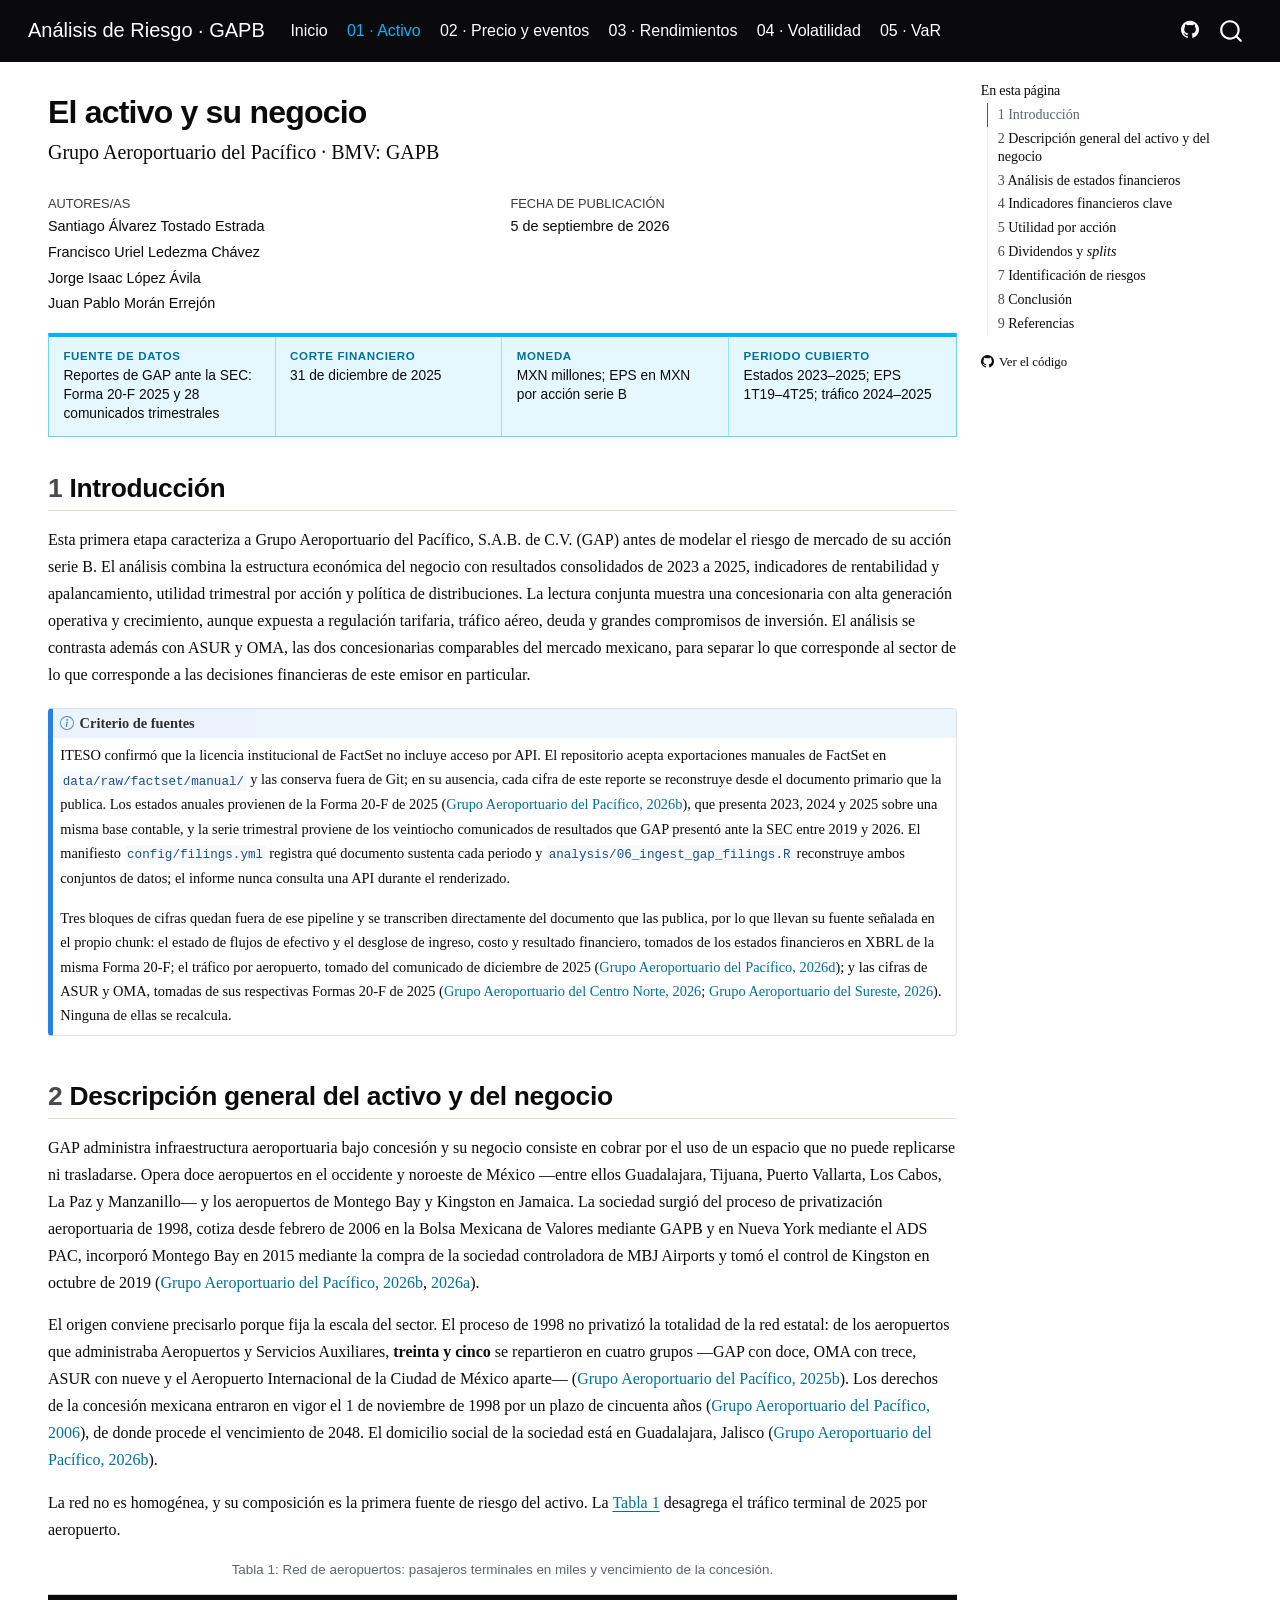
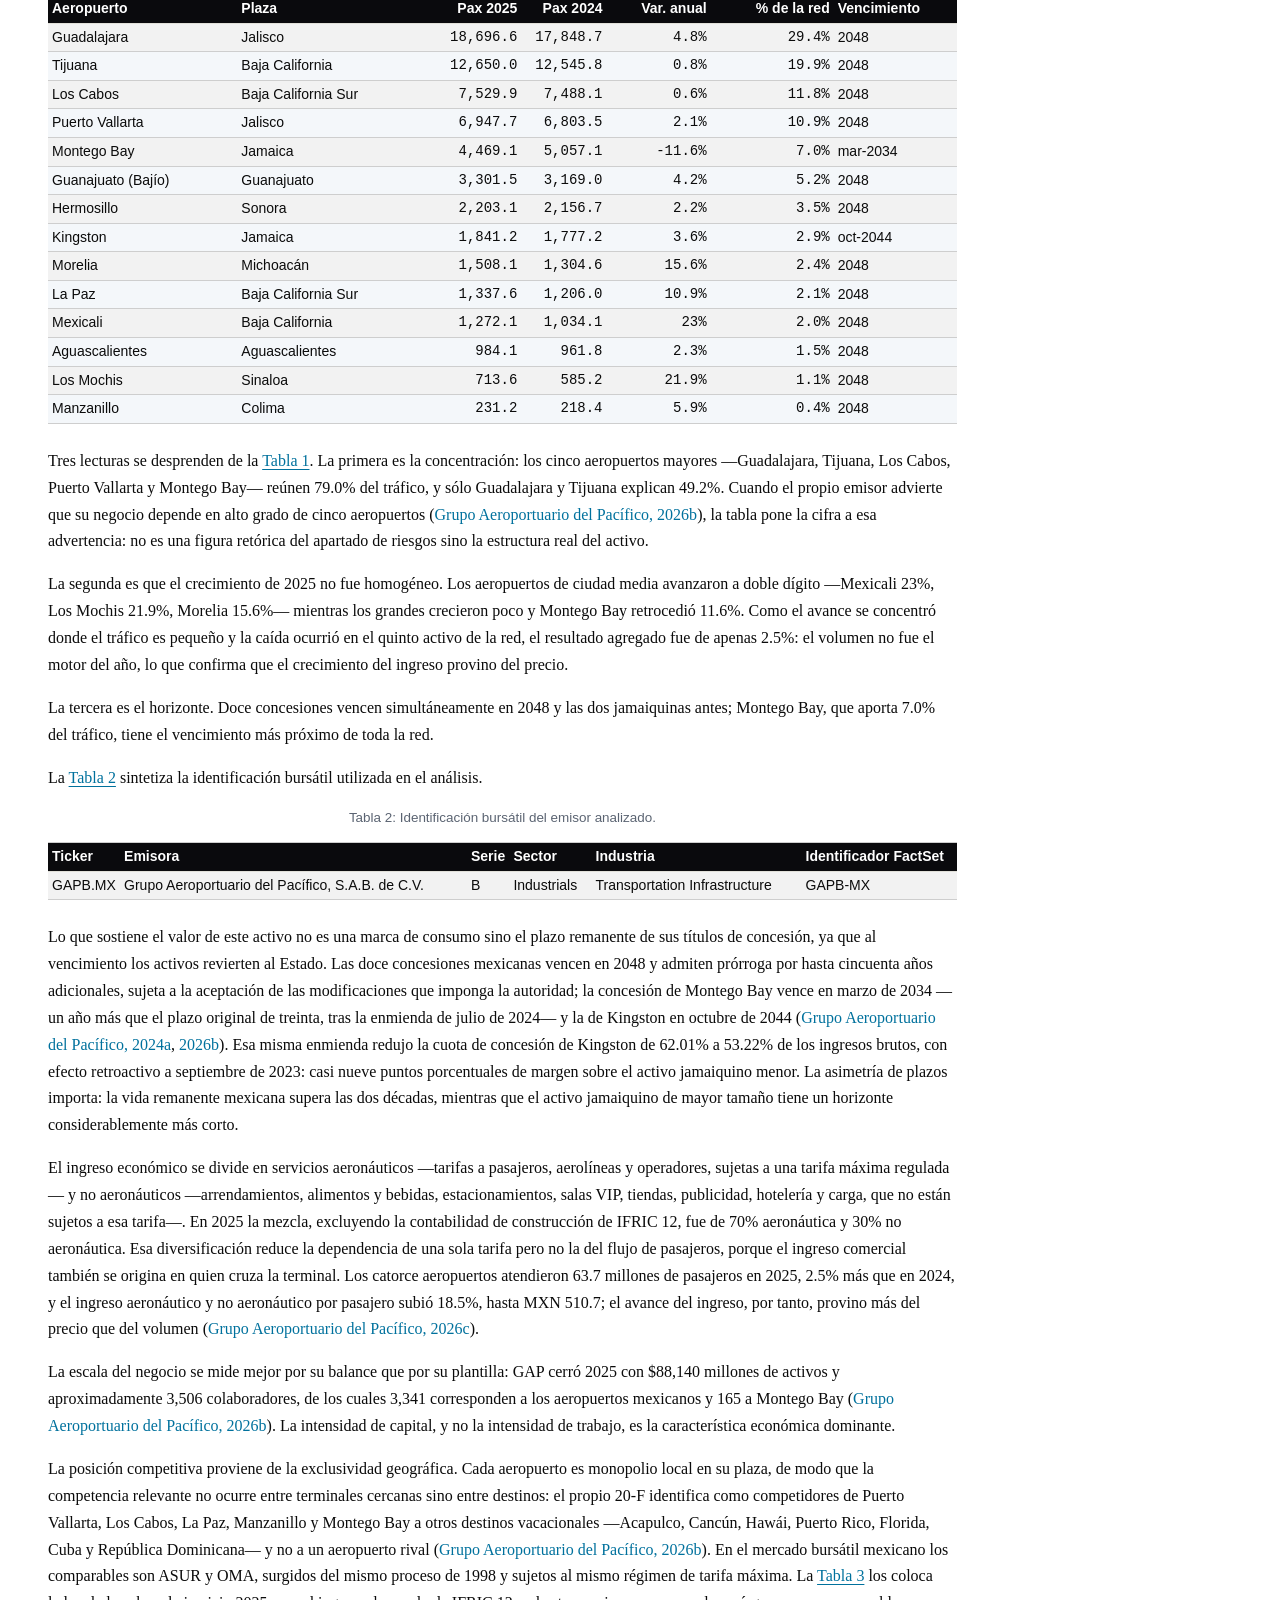
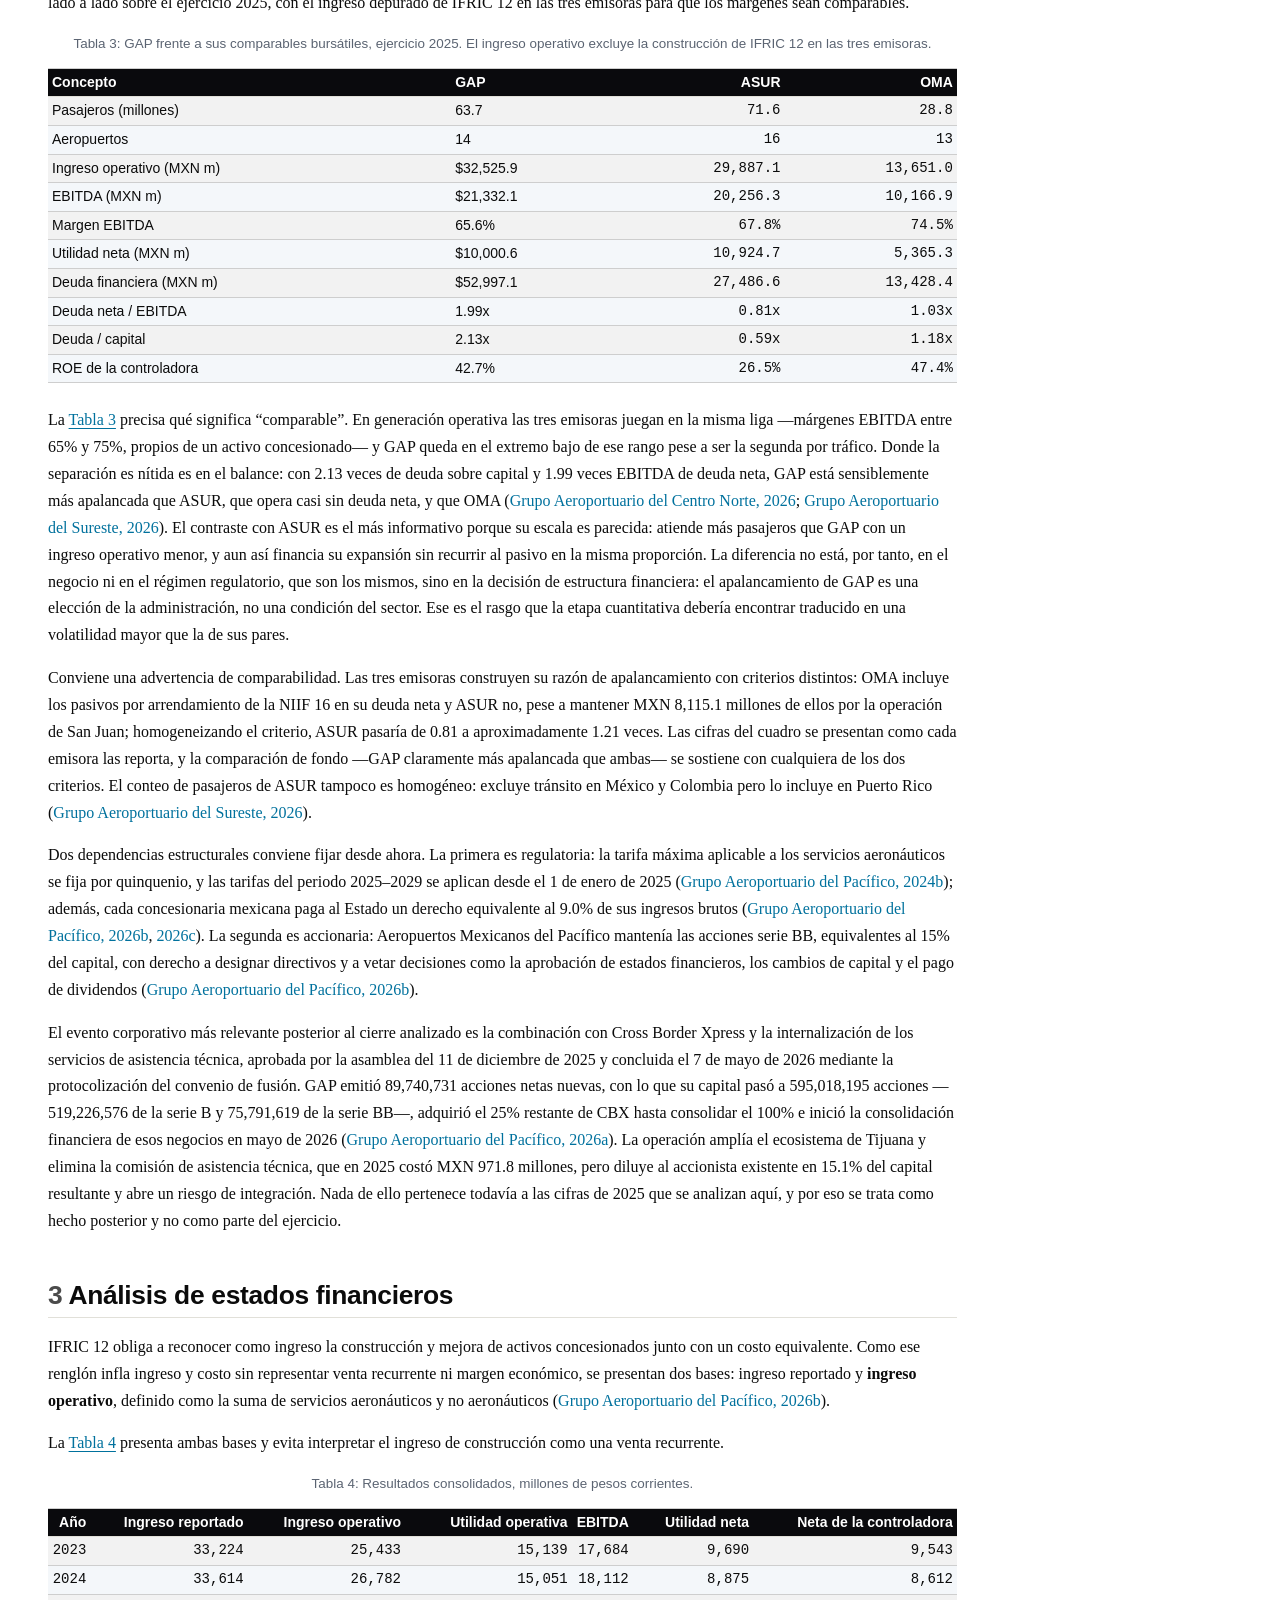
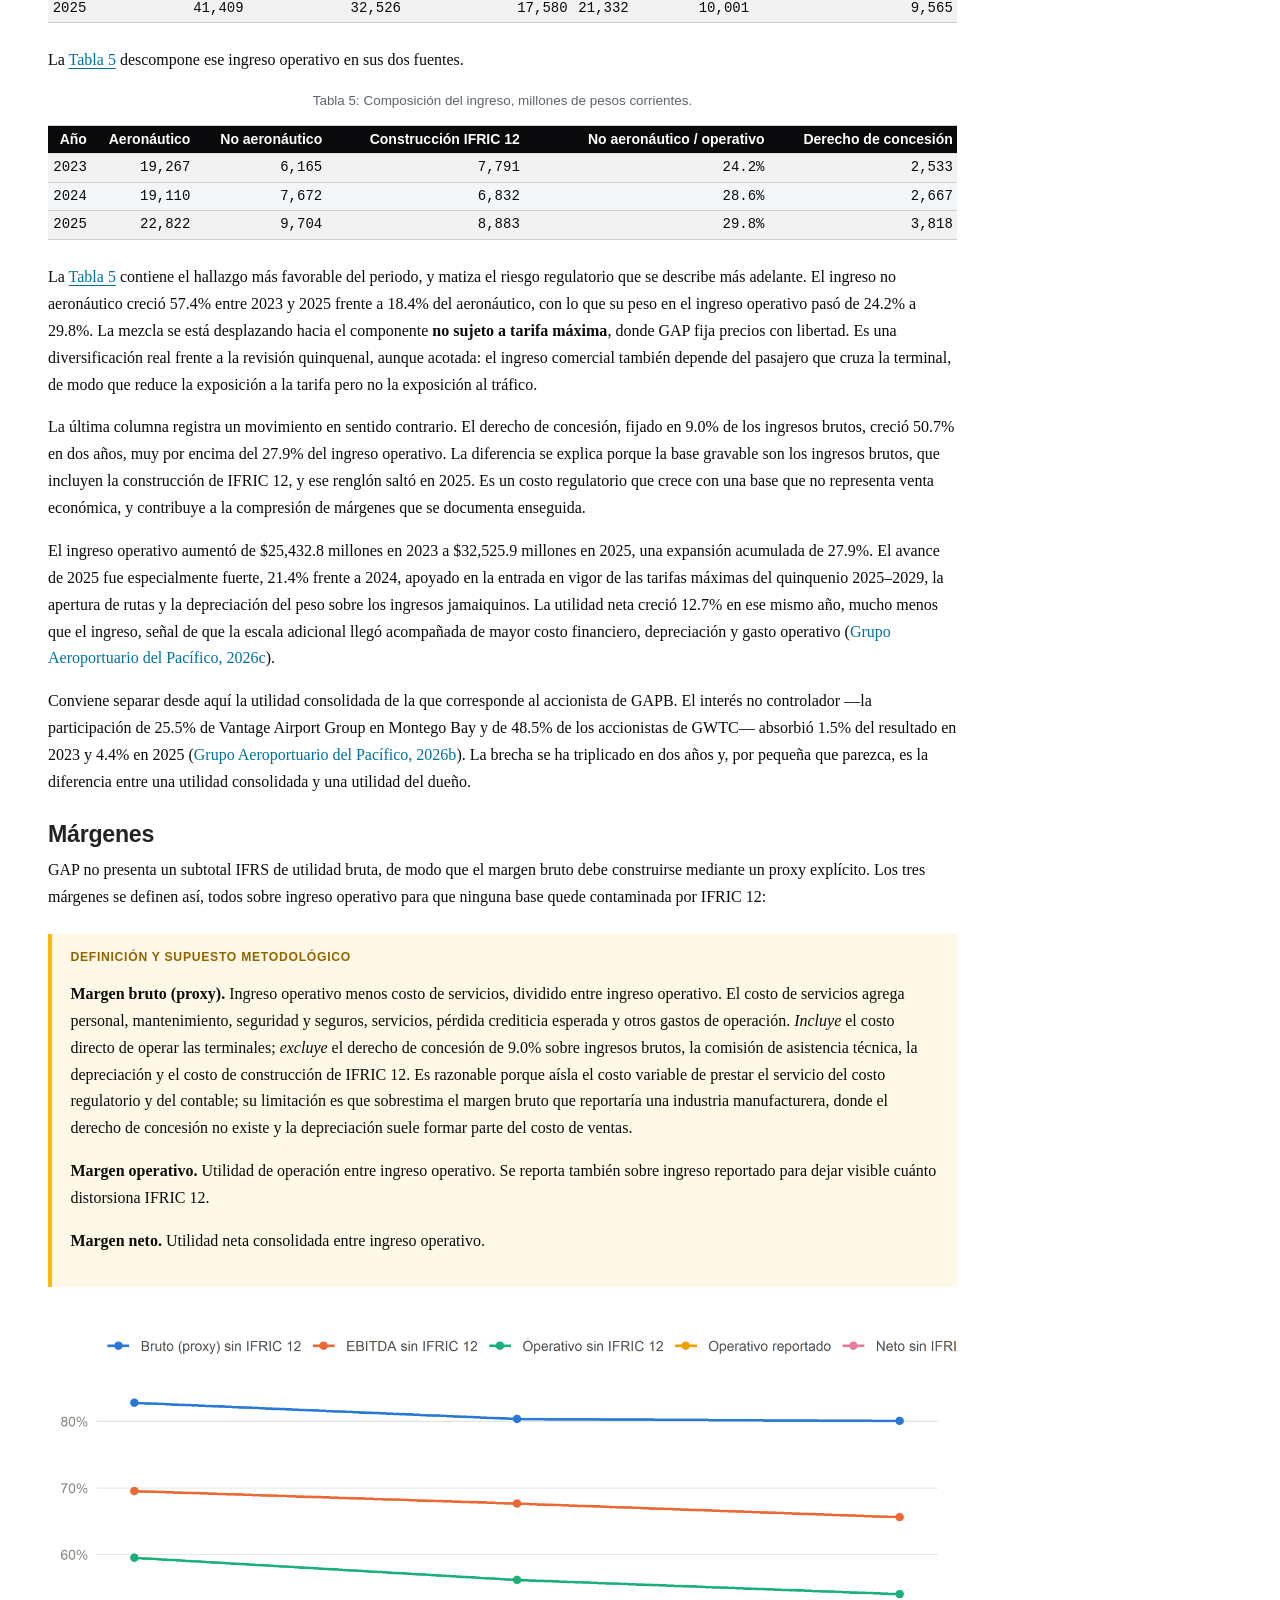
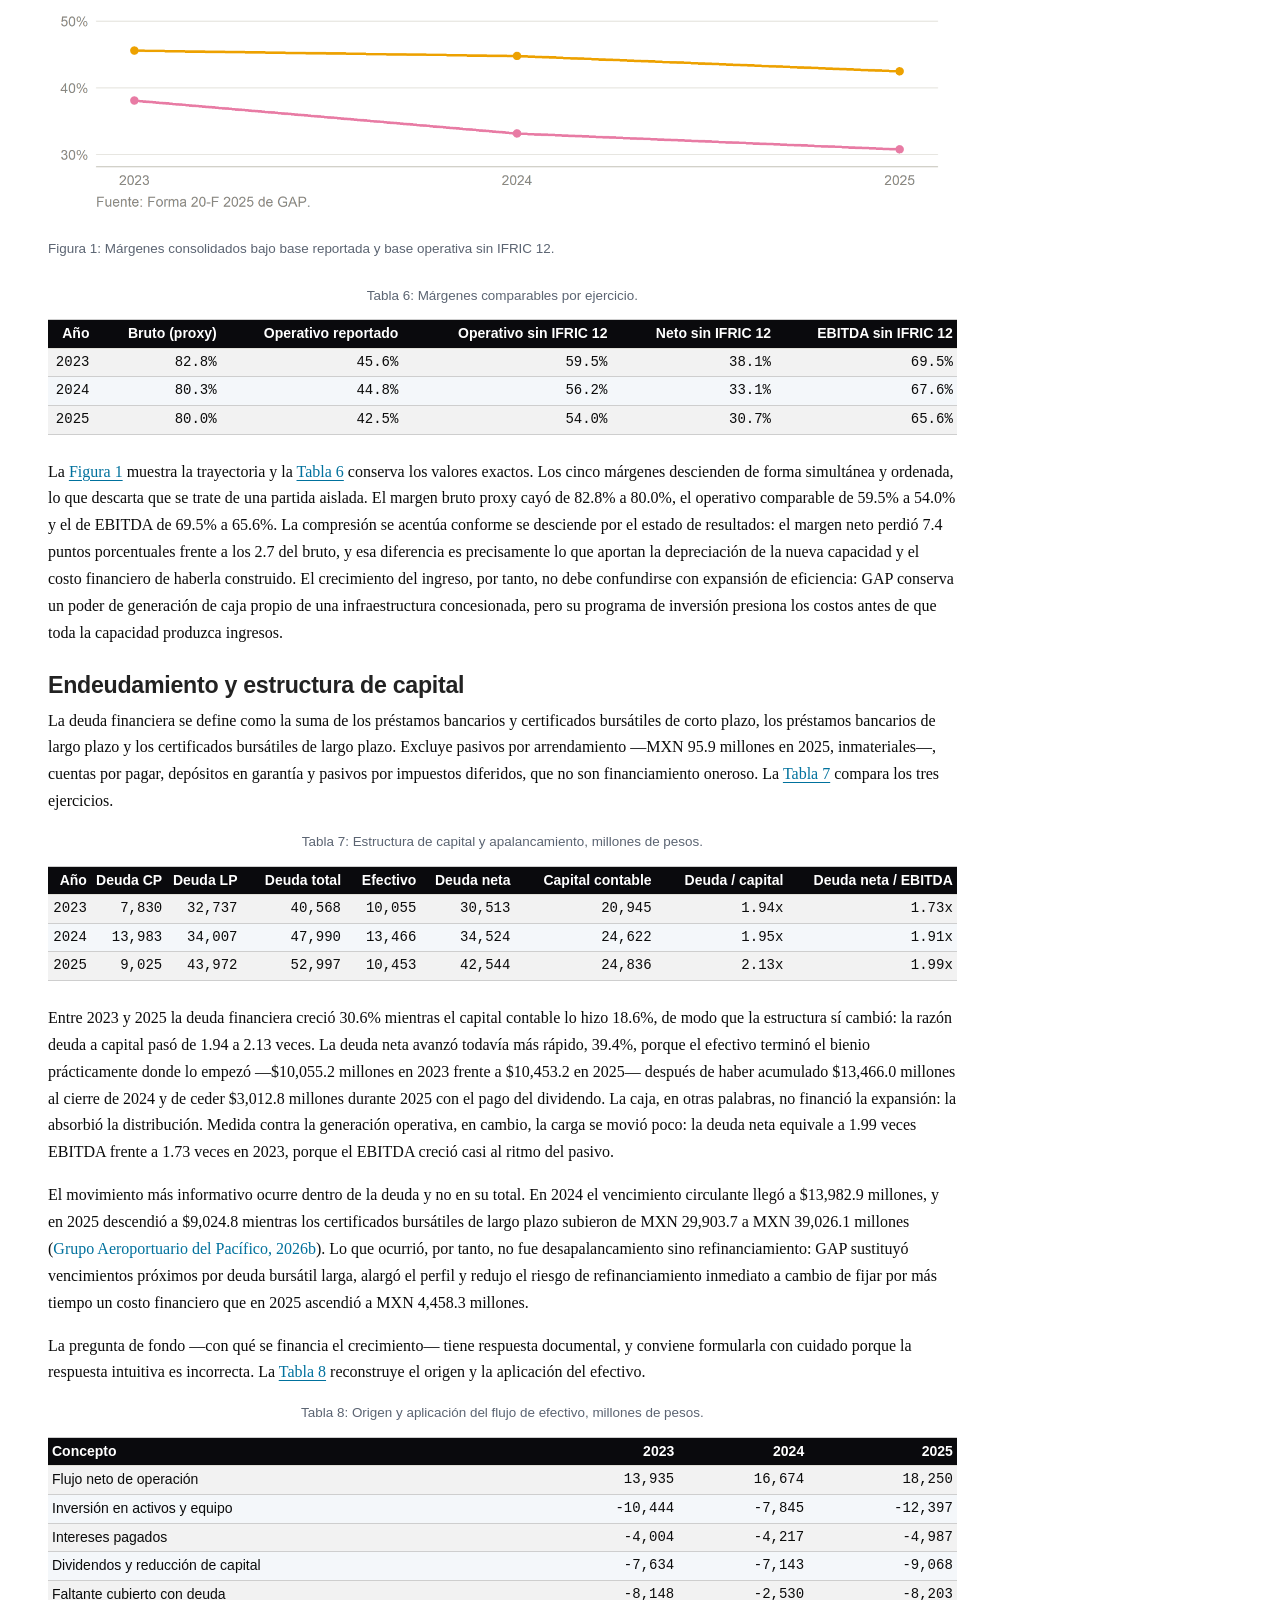
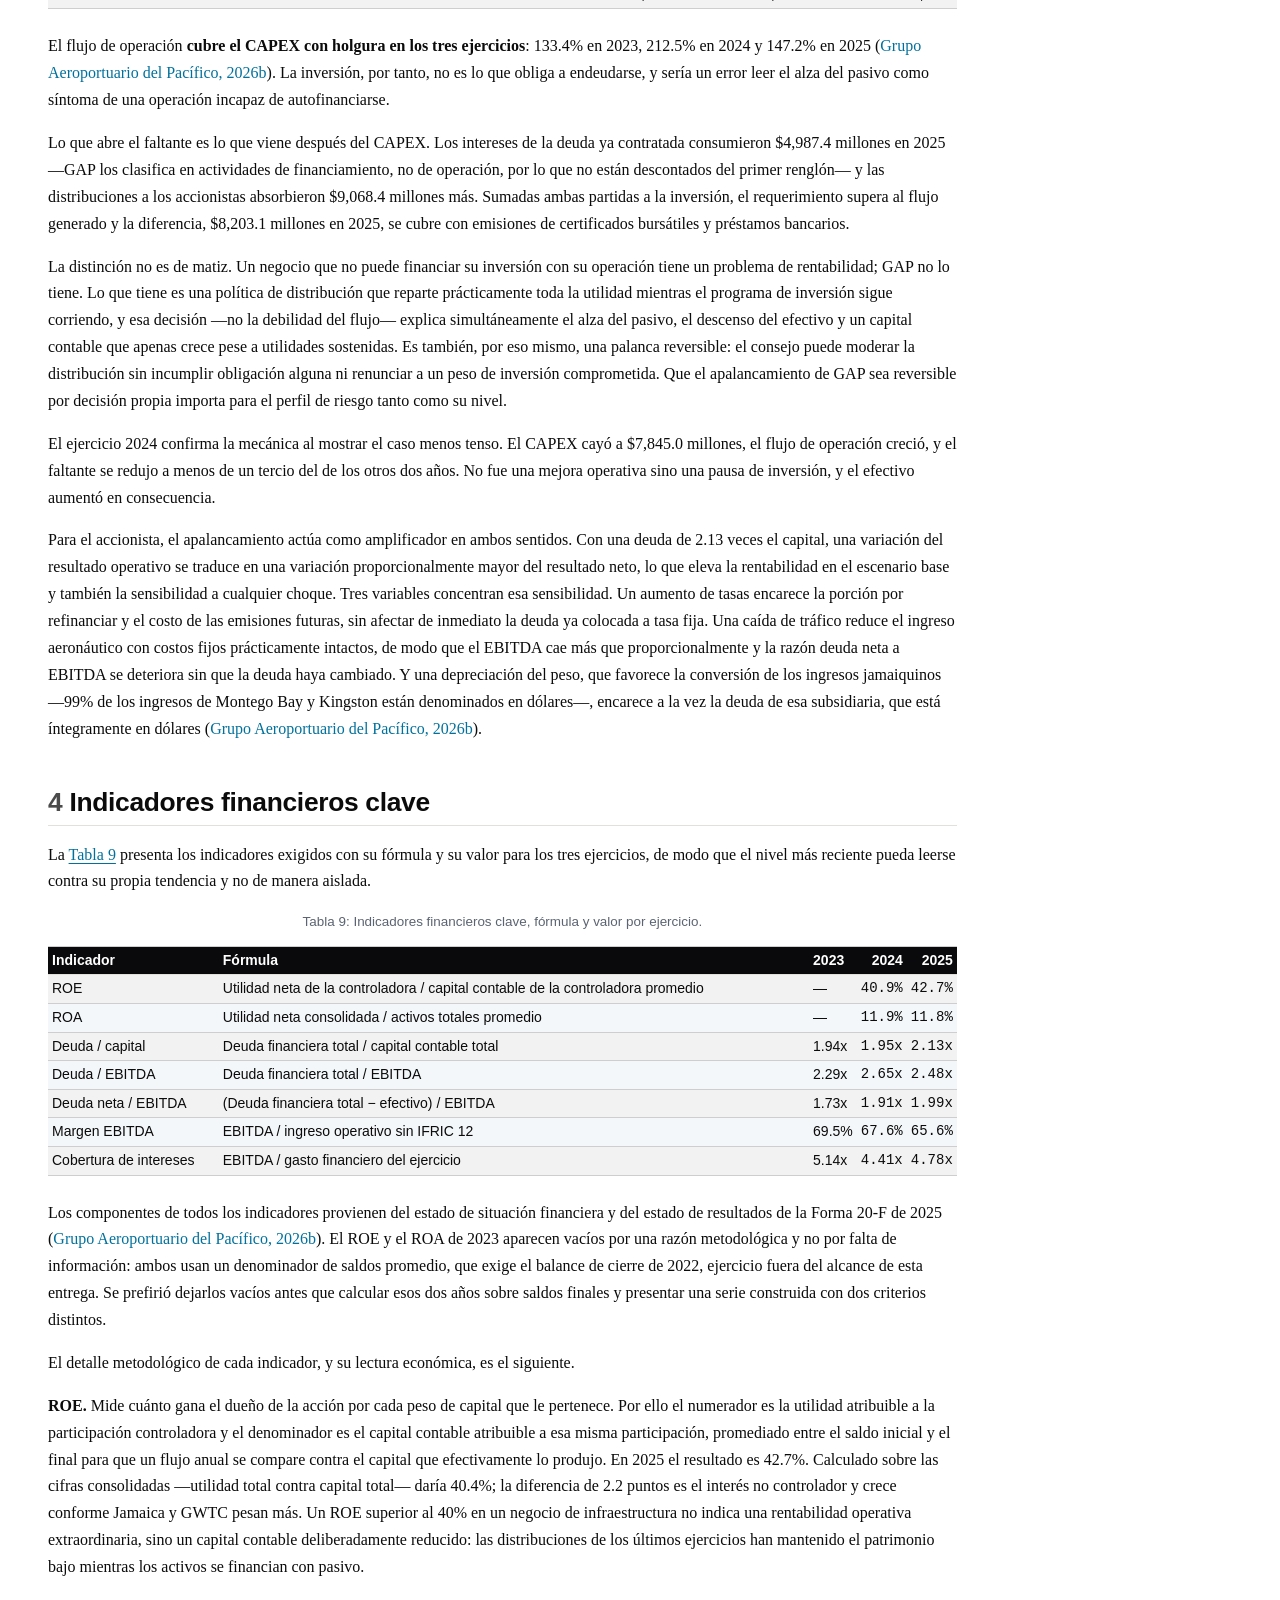
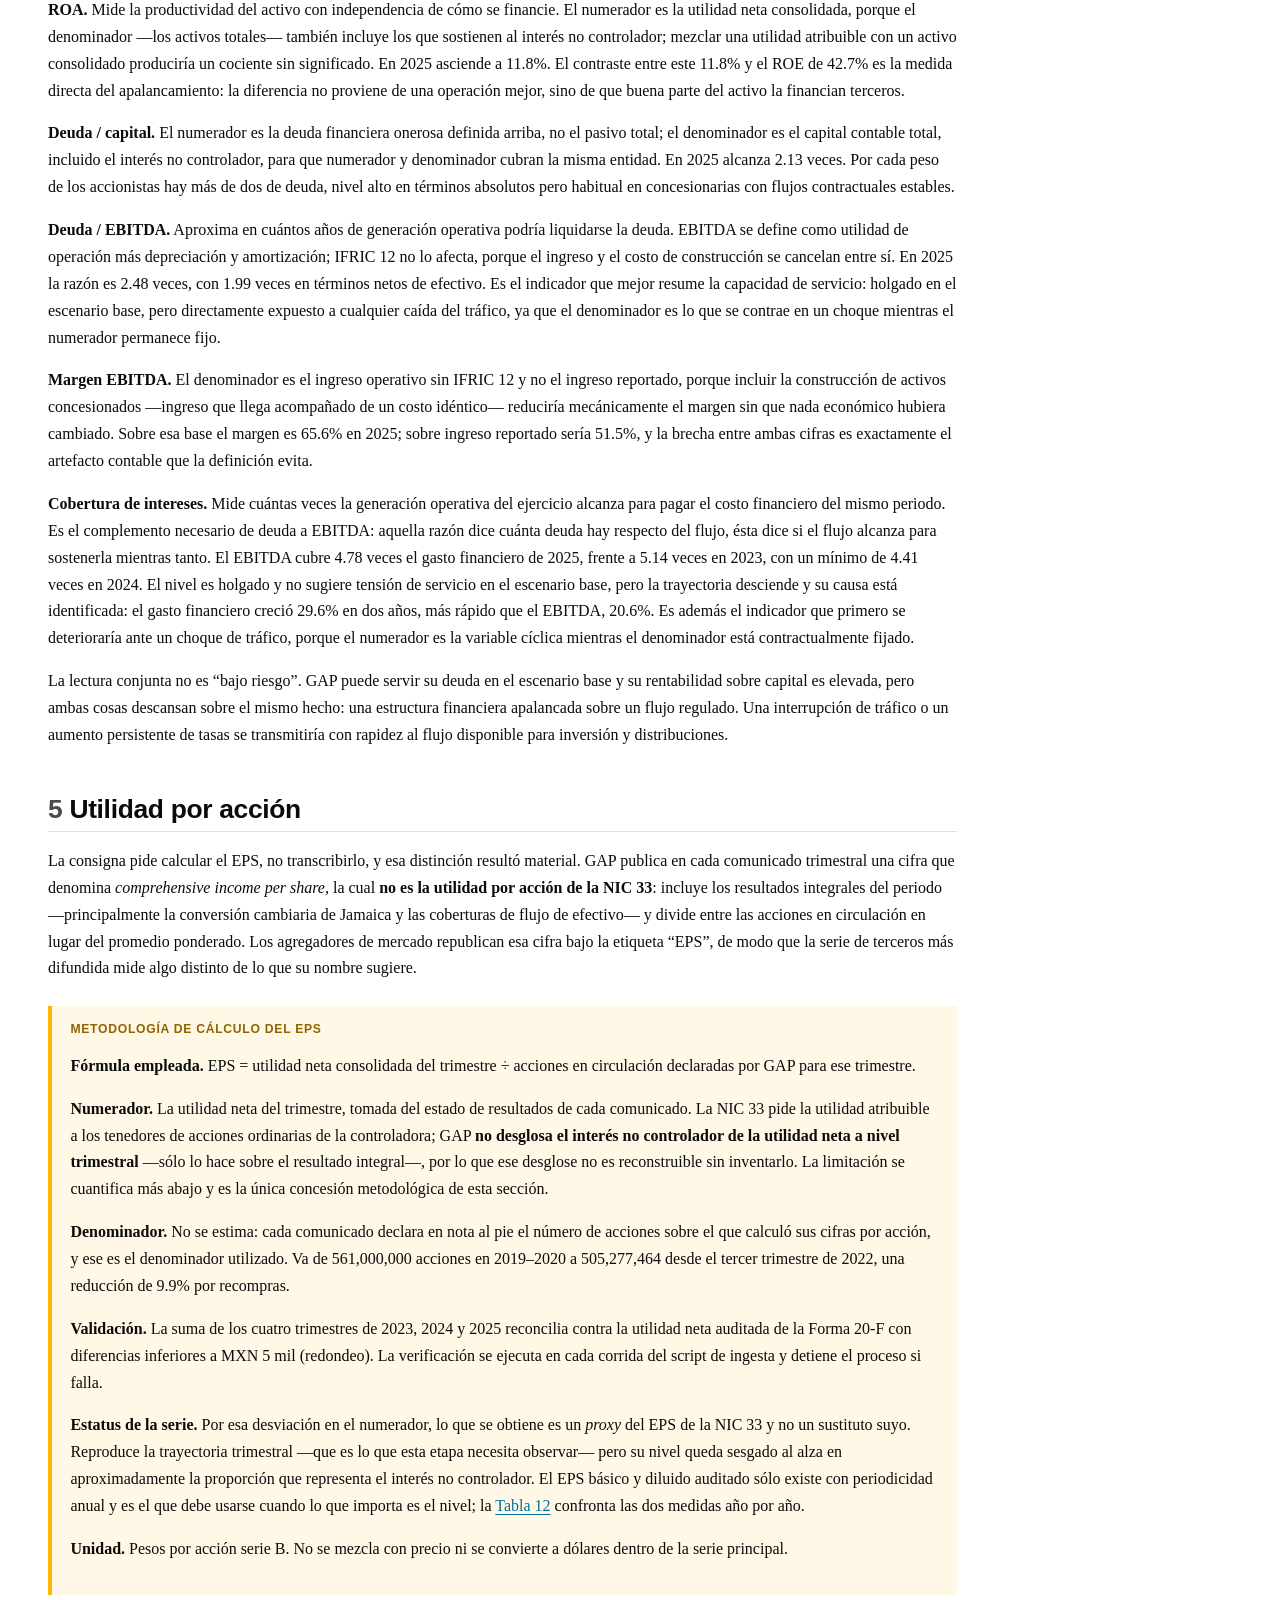
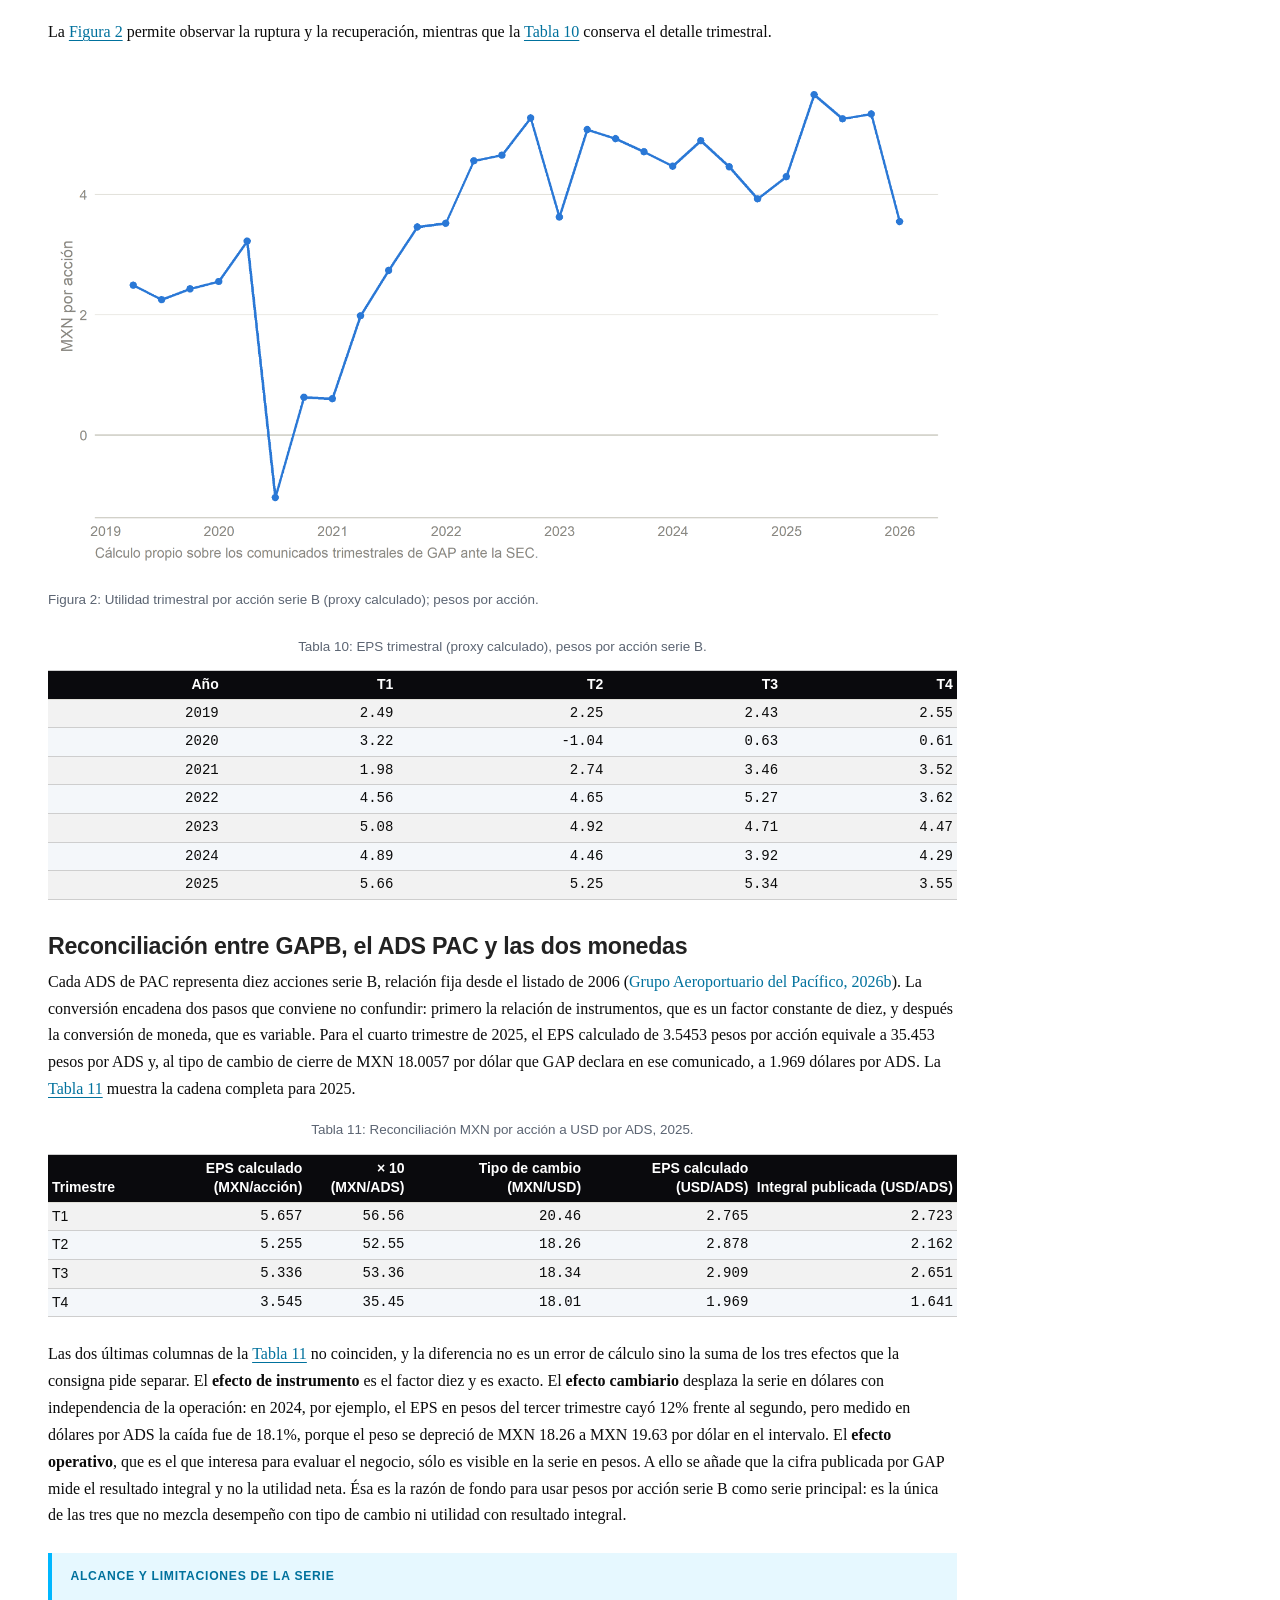
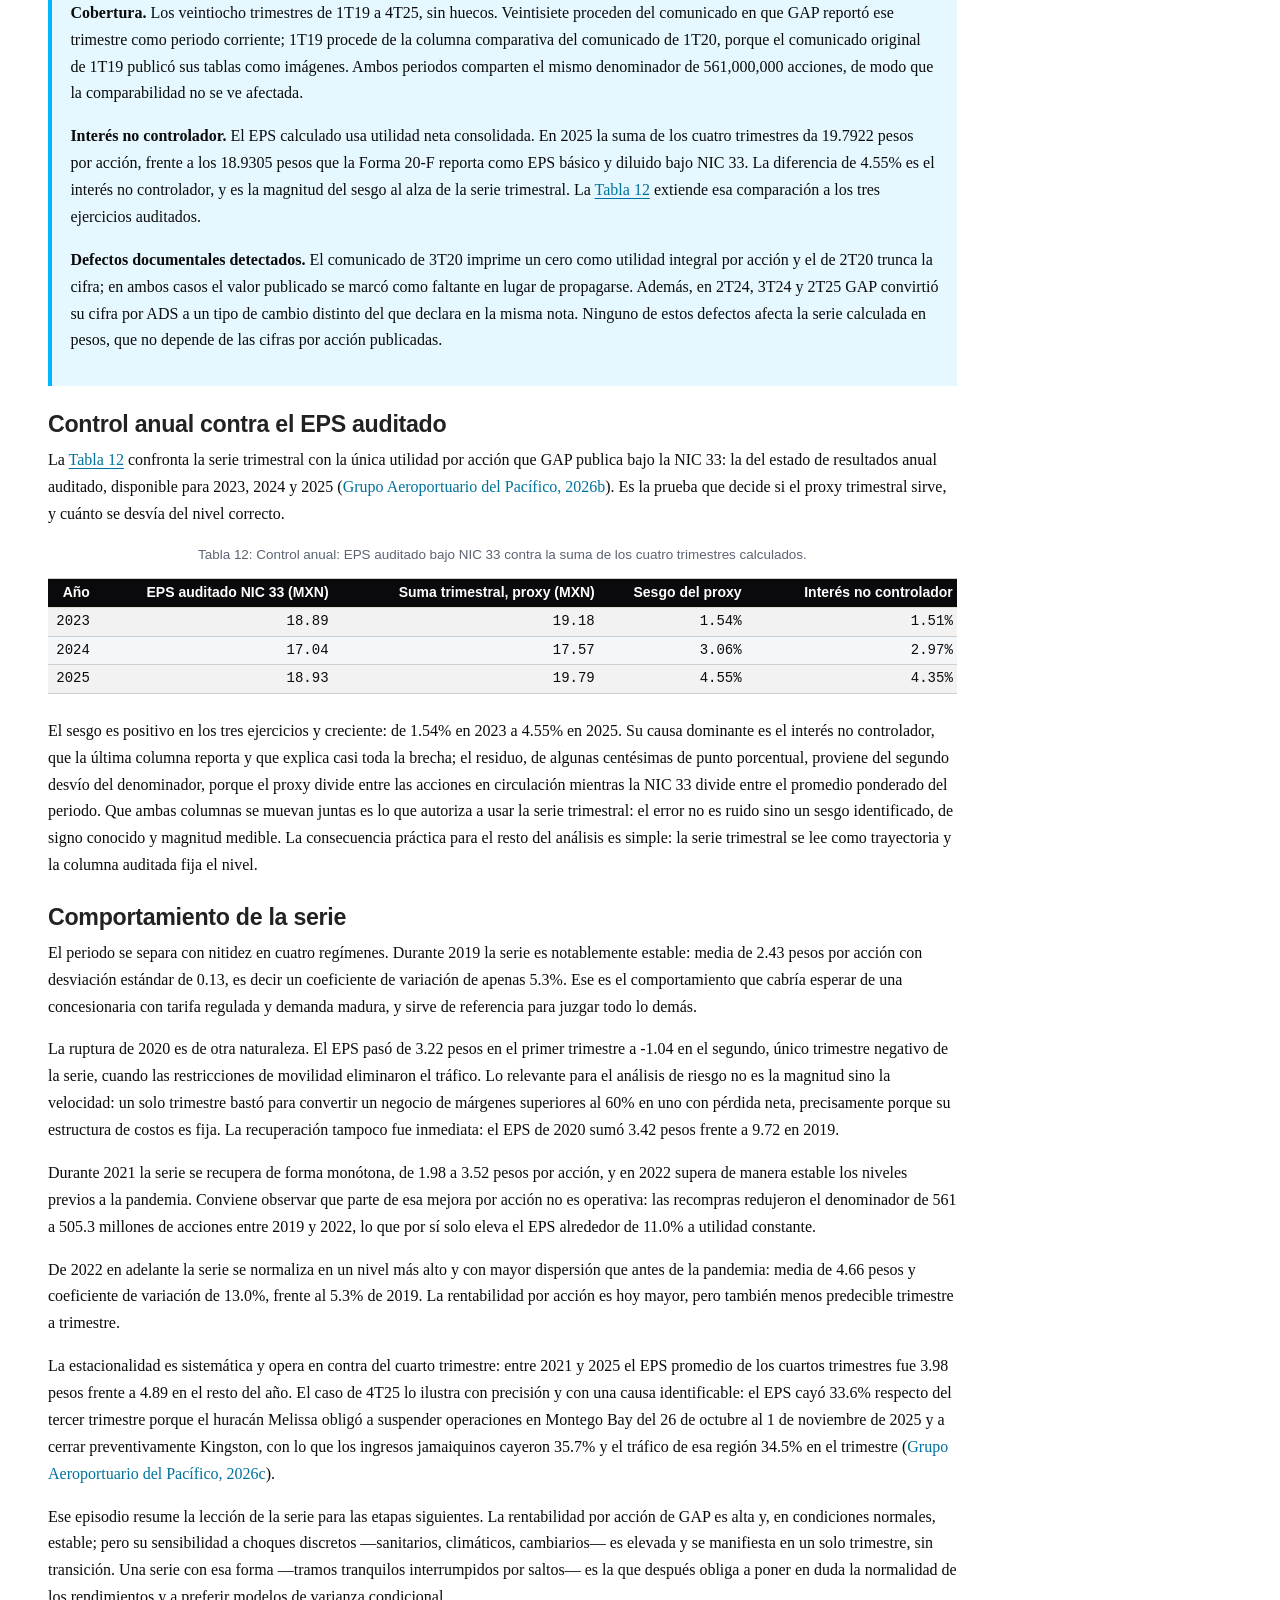
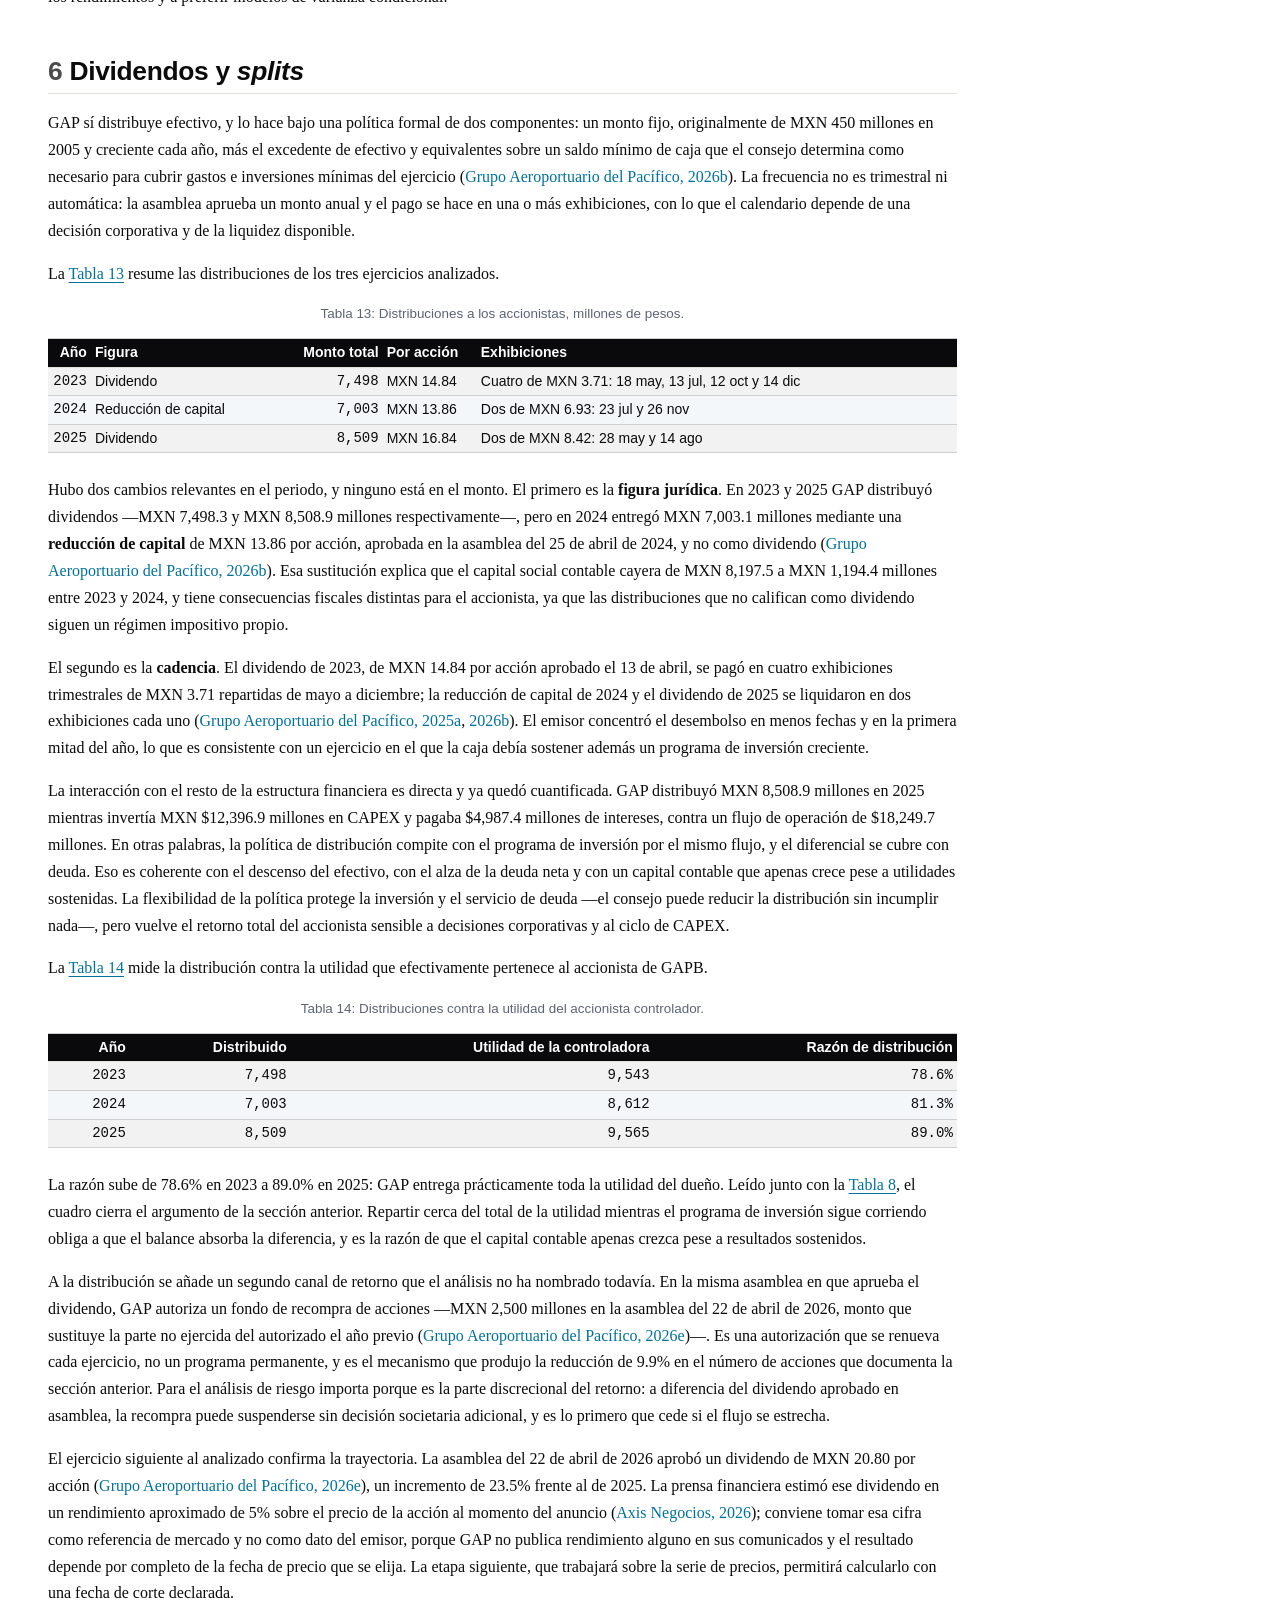
==== commit 2e6cba19: "Actualiza la Entrega 1" ====
--- a/docs/01-asset-profile.html
+++ b/docs/01-asset-profile.html
@@ -2,7 +2,7 @@
 <html xmlns="http://www.w3.org/1999/xhtml" lang="es" xml:lang="es"><head>
 
 <meta charset="utf-8">
-<meta name="generator" content="quarto-1.9.38">
+<meta name="generator" content="quarto-1.6.42">
 
 <meta name="viewport" content="width=device-width, initial-scale=1.0, user-scalable=yes">
 
@@ -13,9 +13,6 @@
 
 <title>El activo y su negocio – Análisis de Riesgo · GAPB</title>
 <style>
-/* Default styles provided by pandoc.
-** See https://pandoc.org/MANUAL.html#variables-for-html for config info.
-*/
 code{white-space: pre-wrap;}
 span.smallcaps{font-variant: small-caps;}
 div.columns{display: flex; gap: min(4vw, 1.5em);}
@@ -57,16 +54,15 @@
 <script src="site_libs/quarto-search/fuse.min.js"></script>
 <script src="site_libs/quarto-search/quarto-search.js"></script>
 <meta name="quarto:offset" content="./">
-<script src="site_libs/quarto-html/quarto.js" type="module"></script>
-<script src="site_libs/quarto-html/tabsets/tabsets.js" type="module"></script>
+<script src="site_libs/quarto-html/quarto.js"></script>
 <script src="site_libs/quarto-html/popper.min.js"></script>
 <script src="site_libs/quarto-html/tippy.umd.min.js"></script>
 <script src="site_libs/quarto-html/anchor.min.js"></script>
 <link href="site_libs/quarto-html/tippy.css" rel="stylesheet">
-<link href="site_libs/quarto-html/quarto-syntax-highlighting-1e796f7a7bf16e5eb5298f63857716ad.css" rel="stylesheet" id="quarto-text-highlighting-styles">
+<link href="site_libs/quarto-html/quarto-syntax-highlighting-8b03d5e0b9f575736ff961f99966e527.css" rel="stylesheet" id="quarto-text-highlighting-styles">
 <script src="site_libs/bootstrap/bootstrap.min.js"></script>
 <link href="site_libs/bootstrap/bootstrap-icons.css" rel="stylesheet">
-<link href="site_libs/bootstrap/bootstrap-56c9fb2a36a481e37cf6329f2f24e7ca.min.css" rel="stylesheet" append-hash="true" id="quarto-bootstrap" data-mode="light">
+<link href="site_libs/bootstrap/bootstrap-8c63c3e55c9d928fa9b9e192c27b7bb7.min.css" rel="stylesheet" append-hash="true" id="quarto-bootstrap" data-mode="light">
 <script id="quarto-search-options" type="application/json">{
   "location": "navbar",
   "copy-button": false,
@@ -81,7 +77,7 @@
   ],
   "show-item-context": false,
   "language": {
-    "search-no-results-text": "No se han encontrado resultados",
+    "search-no-results-text": "Sin resultados",
     "search-matching-documents-text": "documentos encontrados",
     "search-copy-link-title": "Copiar el enlace en la búsqueda",
     "search-hide-matches-text": "Ocultar resultados adicionales",
@@ -99,7 +95,7 @@
 
 </head>
 
-<body class="nav-fixed quarto-light">
+<body class="nav-fixed">
 
 <div id="quarto-search-results"></div>
   <header id="quarto-header" class="headroom fixed-top">
@@ -143,7 +139,7 @@
 </ul>
             <ul class="navbar-nav navbar-nav-scroll ms-auto">
   <li class="nav-item compact">
-    <a class="nav-link" href="https://github.com/Urielledezma/Analisis-de-Riesgo"> <i class="bi bi-github" role="img" aria-label="Repositorio en GitHub">
+    <a class="nav-link" href="https://github.com/Urielledezma/GAPB-Risk-Analysis"> <i class="bi bi-github" role="img" aria-label="Repositorio en GitHub">
 </i> 
 <span class="menu-text"></span></a>
   </li>  
@@ -188,7 +184,7 @@
   <li><a href="#conclusión" id="toc-conclusión" class="nav-link" data-scroll-target="#conclusión"><span class="header-section-number">8</span> Conclusión</a></li>
   <li><a href="#referencias" id="toc-referencias" class="nav-link" data-scroll-target="#referencias"><span class="header-section-number">9</span> Referencias</a></li>
   </ul>
-<div class="toc-actions"><ul><li><a href="https://github.com/Urielledezma/Analisis-de-Riesgo/blob/main/01-asset-profile.qmd" class="toc-action"><i class="bi bi-github"></i>Ver el código</a></li></ul></div></nav>
+<div class="toc-actions"><ul><li><a href="https://github.com/Urielledezma/GAPB-Risk-Analysis/blob/main/01-asset-profile.qmd" class="toc-action"><i class="bi bi-github"></i>Ver el código</a></li></ul></div></nav>
     </div>
 <!-- main -->
 <main class="content" id="quarto-document-content">
@@ -216,7 +212,7 @@
     <div>
     <div class="quarto-title-meta-heading">Fecha de publicación</div>
     <div class="quarto-title-meta-contents">
-      <p class="date">3 de septiembre de 2026</p>
+      <p class="date">5 de septiembre de 2026</p>
     </div>
   </div>
   
@@ -258,40 +254,209 @@
 Periodo cubierto
 </dt>
 <dd>
-Estados 2023–2025; EPS 1T19–4T25
+Estados 2023–2025; EPS 1T19–4T25; tráfico 2024–2025
 </dd>
 </div>
 </dl>
 <section id="introducción" class="level2" data-number="1">
 <h2 data-number="1" class="anchored" data-anchor-id="introducción"><span class="header-section-number">1</span> Introducción</h2>
-<p>Esta primera etapa caracteriza a Grupo Aeroportuario del Pacífico, S.A.B. de C.V. (GAP) antes de modelar el riesgo de mercado de su acción serie B. El análisis combina la estructura económica del negocio con resultados consolidados de 2023 a 2025, indicadores de rentabilidad y apalancamiento, utilidad trimestral por acción y política de distribuciones. La lectura conjunta muestra una concesionaria con alta generación operativa y crecimiento, aunque expuesta a regulación tarifaria, tráfico aéreo, deuda y grandes compromisos de inversión.</p>
+<p>Esta primera etapa caracteriza a Grupo Aeroportuario del Pacífico, S.A.B. de C.V. (GAP) antes de modelar el riesgo de mercado de su acción serie B. El análisis combina la estructura económica del negocio con resultados consolidados de 2023 a 2025, indicadores de rentabilidad y apalancamiento, utilidad trimestral por acción y política de distribuciones. La lectura conjunta muestra una concesionaria con alta generación operativa y crecimiento, aunque expuesta a regulación tarifaria, tráfico aéreo, deuda y grandes compromisos de inversión. El análisis se contrasta además con ASUR y OMA, las dos concesionarias comparables del mercado mexicano, para separar lo que corresponde al sector de lo que corresponde a las decisiones financieras de este emisor en particular.</p>
 <div class="callout callout-style-default callout-note callout-titled" title="Criterio de fuentes">
 <div class="callout-header d-flex align-content-center">
 <div class="callout-icon-container">
 <i class="callout-icon"></i>
 </div>
 <div class="callout-title-container flex-fill">
-<span class="screen-reader-only">Nota</span>Criterio de fuentes
+Criterio de fuentes
 </div>
 </div>
 <div class="callout-body-container callout-body">
 <p>ITESO confirmó que la licencia institucional de FactSet no incluye acceso por API. El repositorio acepta exportaciones manuales de FactSet en <code>data/raw/factset/manual/</code> y las conserva fuera de Git; en su ausencia, cada cifra de este reporte se reconstruye desde el documento primario que la publica. Los estados anuales provienen de la Forma 20-F de 2025 <span class="citation" data-cites="gap20f2025">(<a href="#ref-gap20f2025" role="doc-biblioref">Grupo Aeroportuario del Pacífico, 2026b</a>)</span>, que presenta 2023, 2024 y 2025 sobre una misma base contable, y la serie trimestral proviene de los veintiocho comunicados de resultados que GAP presentó ante la SEC entre 2019 y 2026. El manifiesto <code>config/filings.yml</code> registra qué documento sustenta cada periodo y <code>analysis/06_ingest_gap_filings.R</code> reconstruye ambos conjuntos de datos; el informe nunca consulta una API durante el renderizado.</p>
+<p>Tres bloques de cifras quedan fuera de ese pipeline y se transcriben directamente del documento que las publica, por lo que llevan su fuente señalada en el propio chunk: el estado de flujos de efectivo y el desglose de ingreso, costo y resultado financiero, tomados de los estados financieros en XBRL de la misma Forma 20-F; el tráfico por aeropuerto, tomado del comunicado de diciembre de 2025 <span class="citation" data-cites="gaptraffic2025dec">(<a href="#ref-gaptraffic2025dec" role="doc-biblioref">Grupo Aeroportuario del Pacífico, 2026d</a>)</span>; y las cifras de ASUR y OMA, tomadas de sus respectivas Formas 20-F de 2025 <span class="citation" data-cites="asur20f2025 oma20f2025">(<a href="#ref-oma20f2025" role="doc-biblioref">Grupo Aeroportuario del Centro Norte, 2026</a>; <a href="#ref-asur20f2025" role="doc-biblioref">Grupo Aeroportuario del Sureste, 2026</a>)</span>. Ninguna de ellas se recalcula.</p>
 </div>
 </div>
 </section>
 <section id="descripción-general-del-activo-y-del-negocio" class="level2" data-number="2">
 <h2 data-number="2" class="anchored" data-anchor-id="descripción-general-del-activo-y-del-negocio"><span class="header-section-number">2</span> Descripción general del activo y del negocio</h2>
 <p>GAP administra infraestructura aeroportuaria bajo concesión y su negocio consiste en cobrar por el uso de un espacio que no puede replicarse ni trasladarse. Opera doce aeropuertos en el occidente y noroeste de México —entre ellos Guadalajara, Tijuana, Puerto Vallarta, Los Cabos, La Paz y Manzanillo— y los aeropuertos de Montego Bay y Kingston en Jamaica. La sociedad surgió del proceso de privatización aeroportuaria de 1998, cotiza desde febrero de 2006 en la Bolsa Mexicana de Valores mediante GAPB y en Nueva York mediante el ADS PAC, incorporó Montego Bay en 2015 mediante la compra de la sociedad controladora de MBJ Airports y tomó el control de Kingston en octubre de 2019 <span class="citation" data-cites="gap20f2025 gapcbx2026">(<a href="#ref-gap20f2025" role="doc-biblioref">Grupo Aeroportuario del Pacífico, 2026b</a>, <a href="#ref-gapcbx2026" role="doc-biblioref">2026a</a>)</span>.</p>
-<p>La <a href="#tbl-asset-metadata" class="quarto-xref">Tabla&nbsp;1</a> sintetiza la identificación bursátil utilizada en el análisis.</p>
+<p>El origen conviene precisarlo porque fija la escala del sector. El proceso de 1998 no privatizó la totalidad de la red estatal: de los aeropuertos que administraba Aeropuertos y Servicios Auxiliares, <strong>treinta y cinco</strong> se repartieron en cuatro grupos —GAP con doce, OMA con trece, ASUR con nueve y el Aeropuerto Internacional de la Ciudad de México aparte— <span class="citation" data-cites="gapquienes2025">(<a href="#ref-gapquienes2025" role="doc-biblioref">Grupo Aeroportuario del Pacífico, 2025b</a>)</span>. Los derechos de la concesión mexicana entraron en vigor el 1 de noviembre de 1998 por un plazo de cincuenta años <span class="citation" data-cites="gapconcesion1998">(<a href="#ref-gapconcesion1998" role="doc-biblioref">Grupo Aeroportuario del Pacífico, 2006</a>)</span>, de donde procede el vencimiento de 2048. El domicilio social de la sociedad está en Guadalajara, Jalisco <span class="citation" data-cites="gap20f2025">(<a href="#ref-gap20f2025" role="doc-biblioref">Grupo Aeroportuario del Pacífico, 2026b</a>)</span>.</p>
+<p>La red no es homogénea, y su composición es la primera fuente de riesgo del activo. La <a href="#tbl-airports" class="quarto-xref">Tabla&nbsp;1</a> desagrega el tráfico terminal de 2025 por aeropuerto.</p>
+<div class="cell" data-layout-align="center">
+<div id="tbl-airports" class="cell quarto-float quarto-figure quarto-figure-center anchored" data-layout-align="center">
+<figure class="quarto-float quarto-float-tbl figure">
+<figcaption class="quarto-float-caption-top quarto-float-caption quarto-float-tbl" id="tbl-airports-caption-0ceaefa1-69ba-4598-a22c-09a6ac19f8ca">
+Tabla&nbsp;1: Red de aeropuertos: pasajeros terminales en miles y vencimiento de la concesión.
+</figcaption>
+<div aria-describedby="tbl-airports-caption-0ceaefa1-69ba-4598-a22c-09a6ac19f8ca">
+<div class="cell-output-display">
+<table class="do-not-create-environment cell caption-top table table-sm table-striped small">
+<colgroup>
+<col style="width: 20%">
+<col style="width: 21%">
+<col style="width: 9%">
+<col style="width: 9%">
+<col style="width: 11%">
+<col style="width: 13%">
+<col style="width: 13%">
+</colgroup>
+<thead>
+<tr class="header">
+<th style="text-align: left;">Aeropuerto</th>
+<th style="text-align: left;">Plaza</th>
+<th style="text-align: right;">Pax 2025</th>
+<th style="text-align: right;">Pax 2024</th>
+<th style="text-align: right;">Var. anual</th>
+<th style="text-align: right;">% de la red</th>
+<th style="text-align: left;">Vencimiento</th>
+</tr>
+</thead>
+<tbody>
+<tr class="odd">
+<td style="text-align: left;">Guadalajara</td>
+<td style="text-align: left;">Jalisco</td>
+<td style="text-align: right;">18,696.6</td>
+<td style="text-align: right;">17,848.7</td>
+<td style="text-align: right;">4.8%</td>
+<td style="text-align: right;">29.4%</td>
+<td style="text-align: left;">2048</td>
+</tr>
+<tr class="even">
+<td style="text-align: left;">Tijuana</td>
+<td style="text-align: left;">Baja California</td>
+<td style="text-align: right;">12,650.0</td>
+<td style="text-align: right;">12,545.8</td>
+<td style="text-align: right;">0.8%</td>
+<td style="text-align: right;">19.9%</td>
+<td style="text-align: left;">2048</td>
+</tr>
+<tr class="odd">
+<td style="text-align: left;">Los Cabos</td>
+<td style="text-align: left;">Baja California Sur</td>
+<td style="text-align: right;">7,529.9</td>
+<td style="text-align: right;">7,488.1</td>
+<td style="text-align: right;">0.6%</td>
+<td style="text-align: right;">11.8%</td>
+<td style="text-align: left;">2048</td>
+</tr>
+<tr class="even">
+<td style="text-align: left;">Puerto Vallarta</td>
+<td style="text-align: left;">Jalisco</td>
+<td style="text-align: right;">6,947.7</td>
+<td style="text-align: right;">6,803.5</td>
+<td style="text-align: right;">2.1%</td>
+<td style="text-align: right;">10.9%</td>
+<td style="text-align: left;">2048</td>
+</tr>
+<tr class="odd">
+<td style="text-align: left;">Montego Bay</td>
+<td style="text-align: left;">Jamaica</td>
+<td style="text-align: right;">4,469.1</td>
+<td style="text-align: right;">5,057.1</td>
+<td style="text-align: right;">-11.6%</td>
+<td style="text-align: right;">7.0%</td>
+<td style="text-align: left;">mar-2034</td>
+</tr>
+<tr class="even">
+<td style="text-align: left;">Guanajuato (Bajío)</td>
+<td style="text-align: left;">Guanajuato</td>
+<td style="text-align: right;">3,301.5</td>
+<td style="text-align: right;">3,169.0</td>
+<td style="text-align: right;">4.2%</td>
+<td style="text-align: right;">5.2%</td>
+<td style="text-align: left;">2048</td>
+</tr>
+<tr class="odd">
+<td style="text-align: left;">Hermosillo</td>
+<td style="text-align: left;">Sonora</td>
+<td style="text-align: right;">2,203.1</td>
+<td style="text-align: right;">2,156.7</td>
+<td style="text-align: right;">2.2%</td>
+<td style="text-align: right;">3.5%</td>
+<td style="text-align: left;">2048</td>
+</tr>
+<tr class="even">
+<td style="text-align: left;">Kingston</td>
+<td style="text-align: left;">Jamaica</td>
+<td style="text-align: right;">1,841.2</td>
+<td style="text-align: right;">1,777.2</td>
+<td style="text-align: right;">3.6%</td>
+<td style="text-align: right;">2.9%</td>
+<td style="text-align: left;">oct-2044</td>
+</tr>
+<tr class="odd">
+<td style="text-align: left;">Morelia</td>
+<td style="text-align: left;">Michoacán</td>
+<td style="text-align: right;">1,508.1</td>
+<td style="text-align: right;">1,304.6</td>
+<td style="text-align: right;">15.6%</td>
+<td style="text-align: right;">2.4%</td>
+<td style="text-align: left;">2048</td>
+</tr>
+<tr class="even">
+<td style="text-align: left;">La Paz</td>
+<td style="text-align: left;">Baja California Sur</td>
+<td style="text-align: right;">1,337.6</td>
+<td style="text-align: right;">1,206.0</td>
+<td style="text-align: right;">10.9%</td>
+<td style="text-align: right;">2.1%</td>
+<td style="text-align: left;">2048</td>
+</tr>
+<tr class="odd">
+<td style="text-align: left;">Mexicali</td>
+<td style="text-align: left;">Baja California</td>
+<td style="text-align: right;">1,272.1</td>
+<td style="text-align: right;">1,034.1</td>
+<td style="text-align: right;">23%</td>
+<td style="text-align: right;">2.0%</td>
+<td style="text-align: left;">2048</td>
+</tr>
+<tr class="even">
+<td style="text-align: left;">Aguascalientes</td>
+<td style="text-align: left;">Aguascalientes</td>
+<td style="text-align: right;">984.1</td>
+<td style="text-align: right;">961.8</td>
+<td style="text-align: right;">2.3%</td>
+<td style="text-align: right;">1.5%</td>
+<td style="text-align: left;">2048</td>
+</tr>
+<tr class="odd">
+<td style="text-align: left;">Los Mochis</td>
+<td style="text-align: left;">Sinaloa</td>
+<td style="text-align: right;">713.6</td>
+<td style="text-align: right;">585.2</td>
+<td style="text-align: right;">21.9%</td>
+<td style="text-align: right;">1.1%</td>
+<td style="text-align: left;">2048</td>
+</tr>
+<tr class="even">
+<td style="text-align: left;">Manzanillo</td>
+<td style="text-align: left;">Colima</td>
+<td style="text-align: right;">231.2</td>
+<td style="text-align: right;">218.4</td>
+<td style="text-align: right;">5.9%</td>
+<td style="text-align: right;">0.4%</td>
+<td style="text-align: left;">2048</td>
+</tr>
+</tbody>
+</table>
+</div>
+</div>
+</figure>
+</div>
+</div>
+<p>Tres lecturas se desprenden de la <a href="#tbl-airports" class="quarto-xref">Tabla&nbsp;1</a>. La primera es la concentración: los cinco aeropuertos mayores —Guadalajara, Tijuana, Los Cabos, Puerto Vallarta y Montego Bay— reúnen 79.0% del tráfico, y sólo Guadalajara y Tijuana explican 49.2%. Cuando el propio emisor advierte que su negocio depende en alto grado de cinco aeropuertos <span class="citation" data-cites="gap20f2025">(<a href="#ref-gap20f2025" role="doc-biblioref">Grupo Aeroportuario del Pacífico, 2026b</a>)</span>, la tabla pone la cifra a esa advertencia: no es una figura retórica del apartado de riesgos sino la estructura real del activo.</p>
+<p>La segunda es que el crecimiento de 2025 no fue homogéneo. Los aeropuertos de ciudad media avanzaron a doble dígito —Mexicali 23%, Los Mochis 21.9%, Morelia 15.6%— mientras los grandes crecieron poco y Montego Bay retrocedió 11.6%. Como el avance se concentró donde el tráfico es pequeño y la caída ocurrió en el quinto activo de la red, el resultado agregado fue de apenas 2.5%: el volumen no fue el motor del año, lo que confirma que el crecimiento del ingreso provino del precio.</p>
+<p>La tercera es el horizonte. Doce concesiones vencen simultáneamente en 2048 y las dos jamaiquinas antes; Montego Bay, que aporta 7.0% del tráfico, tiene el vencimiento más próximo de toda la red.</p>
+<p>La <a href="#tbl-asset-metadata" class="quarto-xref">Tabla&nbsp;2</a> sintetiza la identificación bursátil utilizada en el análisis.</p>
 <div class="cell" data-layout-align="center">
 <div id="tbl-asset-metadata" class="cell quarto-float quarto-figure quarto-figure-center anchored" data-layout-align="center">
 <figure class="quarto-float quarto-float-tbl figure">
 <figcaption class="quarto-float-caption-top quarto-float-caption quarto-float-tbl" id="tbl-asset-metadata-caption-0ceaefa1-69ba-4598-a22c-09a6ac19f8ca">
-Tabla&nbsp;1: Identificación bursátil del emisor analizado.
+Tabla&nbsp;2: Identificación bursátil del emisor analizado.
 </figcaption>
 <div aria-describedby="tbl-asset-metadata-caption-0ceaefa1-69ba-4598-a22c-09a6ac19f8ca">
 <div class="cell-output-display">
-<table class="cell caption-top table table-sm table-striped small">
+<table class="do-not-create-environment cell caption-top table table-sm table-striped small">
 <colgroup>
 <col style="width: 6%">
 <col style="width: 38%">
@@ -326,26 +491,113 @@
 </figure>
 </div>
 </div>
-<p>Lo que sostiene el valor de este activo no es una marca de consumo sino el plazo remanente de sus títulos de concesión, ya que al vencimiento los activos revierten al Estado. Las doce concesiones mexicanas vencen en 2048 y admiten prórroga por hasta cincuenta años adicionales, sujeta a la aceptación de las modificaciones que imponga la autoridad; la concesión de Montego Bay vence en 2033 sin opción de prórroga pactada y la de Kingston en 2044 <span class="citation" data-cites="gap20f2025">(<a href="#ref-gap20f2025" role="doc-biblioref">Grupo Aeroportuario del Pacífico, 2026b</a>)</span>. Esa asimetría importa: la vida remanente mexicana es de más de dos décadas, mientras que el activo jamaiquino de mayor tamaño tiene un horizonte considerablemente más corto.</p>
+<p>Lo que sostiene el valor de este activo no es una marca de consumo sino el plazo remanente de sus títulos de concesión, ya que al vencimiento los activos revierten al Estado. Las doce concesiones mexicanas vencen en 2048 y admiten prórroga por hasta cincuenta años adicionales, sujeta a la aceptación de las modificaciones que imponga la autoridad; la concesión de Montego Bay vence en marzo de 2034 —un año más que el plazo original de treinta, tras la enmienda de julio de 2024— y la de Kingston en octubre de 2044 <span class="citation" data-cites="gap20f2025 gapjamaica2024">(<a href="#ref-gapjamaica2024" role="doc-biblioref">Grupo Aeroportuario del Pacífico, 2024a</a>, <a href="#ref-gap20f2025" role="doc-biblioref">2026b</a>)</span>. Esa misma enmienda redujo la cuota de concesión de Kingston de 62.01% a 53.22% de los ingresos brutos, con efecto retroactivo a septiembre de 2023: casi nueve puntos porcentuales de margen sobre el activo jamaiquino menor. La asimetría de plazos importa: la vida remanente mexicana supera las dos décadas, mientras que el activo jamaiquino de mayor tamaño tiene un horizonte considerablemente más corto.</p>
 <p>El ingreso económico se divide en servicios aeronáuticos —tarifas a pasajeros, aerolíneas y operadores, sujetas a una tarifa máxima regulada— y no aeronáuticos —arrendamientos, alimentos y bebidas, estacionamientos, salas VIP, tiendas, publicidad, hotelería y carga, que no están sujetos a esa tarifa—. En 2025 la mezcla, excluyendo la contabilidad de construcción de IFRIC 12, fue de 70% aeronáutica y 30% no aeronáutica. Esa diversificación reduce la dependencia de una sola tarifa pero no la del flujo de pasajeros, porque el ingreso comercial también se origina en quien cruza la terminal. Los catorce aeropuertos atendieron 63.7 millones de pasajeros en 2025, 2.5% más que en 2024, y el ingreso aeronáutico y no aeronáutico por pasajero subió 18.5%, hasta MXN 510.7; el avance del ingreso, por tanto, provino más del precio que del volumen <span class="citation" data-cites="gap4q2025">(<a href="#ref-gap4q2025" role="doc-biblioref">Grupo Aeroportuario del Pacífico, 2026c</a>)</span>.</p>
 <p>La escala del negocio se mide mejor por su balance que por su plantilla: GAP cerró 2025 con $88,140 millones de activos y aproximadamente 3,506 colaboradores, de los cuales 3,341 corresponden a los aeropuertos mexicanos y 165 a Montego Bay <span class="citation" data-cites="gap20f2025">(<a href="#ref-gap20f2025" role="doc-biblioref">Grupo Aeroportuario del Pacífico, 2026b</a>)</span>. La intensidad de capital, y no la intensidad de trabajo, es la característica económica dominante.</p>
-<p>La posición competitiva proviene de la exclusividad geográfica. Cada aeropuerto es monopolio local en su plaza, de modo que la competencia relevante no ocurre entre terminales cercanas sino entre destinos: el propio 20-F identifica como competidores de Puerto Vallarta, Los Cabos, La Paz, Manzanillo y Montego Bay a otros destinos vacacionales —Acapulco, Cancún, Hawái, Puerto Rico, Florida, Cuba y República Dominicana— y no a un aeropuerto rival <span class="citation" data-cites="gap20f2025">(<a href="#ref-gap20f2025" role="doc-biblioref">Grupo Aeroportuario del Pacífico, 2026b</a>)</span>. En el mercado bursátil mexicano los comparables son ASUR y OMA, que operan bajo el mismo régimen concesionario y de tarifa máxima.</p>
-<p>Dos dependencias estructurales conviene fijar desde ahora. La primera es regulatoria: la tarifa máxima aplicable a los servicios aeronáuticos se fija por quinquenio, y las tarifas del periodo 2025–2029 entraron en vigor en marzo de 2025; además, cada concesionaria mexicana paga al Estado un derecho equivalente al 9.0% de sus ingresos brutos <span class="citation" data-cites="gap20f2025 gap4q2025">(<a href="#ref-gap20f2025" role="doc-biblioref">Grupo Aeroportuario del Pacífico, 2026b</a>, <a href="#ref-gap4q2025" role="doc-biblioref">2026c</a>)</span>. La segunda es accionaria: Aeropuertos Mexicanos del Pacífico mantenía las acciones serie BB, equivalentes al 15% del capital, con derecho a designar directivos y a vetar decisiones como la aprobación de estados financieros, los cambios de capital y el pago de dividendos <span class="citation" data-cites="gap20f2025">(<a href="#ref-gap20f2025" role="doc-biblioref">Grupo Aeroportuario del Pacífico, 2026b</a>)</span>.</p>
+<p>La posición competitiva proviene de la exclusividad geográfica. Cada aeropuerto es monopolio local en su plaza, de modo que la competencia relevante no ocurre entre terminales cercanas sino entre destinos: el propio 20-F identifica como competidores de Puerto Vallarta, Los Cabos, La Paz, Manzanillo y Montego Bay a otros destinos vacacionales —Acapulco, Cancún, Hawái, Puerto Rico, Florida, Cuba y República Dominicana— y no a un aeropuerto rival <span class="citation" data-cites="gap20f2025">(<a href="#ref-gap20f2025" role="doc-biblioref">Grupo Aeroportuario del Pacífico, 2026b</a>)</span>. En el mercado bursátil mexicano los comparables son ASUR y OMA, surgidos del mismo proceso de 1998 y sujetos al mismo régimen de tarifa máxima. La <a href="#tbl-peers" class="quarto-xref">Tabla&nbsp;3</a> los coloca lado a lado sobre el ejercicio 2025, con el ingreso depurado de IFRIC 12 en las tres emisoras para que los márgenes sean comparables.</p>
+<div class="cell" data-layout-align="center">
+<div id="tbl-peers" class="cell quarto-float quarto-figure quarto-figure-center anchored" data-layout-align="center">
+<figure class="quarto-float quarto-float-tbl figure">
+<figcaption class="quarto-float-caption-top quarto-float-caption quarto-float-tbl" id="tbl-peers-caption-0ceaefa1-69ba-4598-a22c-09a6ac19f8ca">
+Tabla&nbsp;3: GAP frente a sus comparables bursátiles, ejercicio 2025. El ingreso operativo excluye la construcción de IFRIC 12 en las tres emisoras.
+</figcaption>
+<div aria-describedby="tbl-peers-caption-0ceaefa1-69ba-4598-a22c-09a6ac19f8ca">
+<div class="cell-output-display">
+<table class="do-not-create-environment cell caption-top table table-sm table-striped small">
+<thead>
+<tr class="header">
+<th style="text-align: left;">Concepto</th>
+<th style="text-align: left;">GAP</th>
+<th style="text-align: right;">ASUR</th>
+<th style="text-align: right;">OMA</th>
+</tr>
+</thead>
+<tbody>
+<tr class="odd">
+<td style="text-align: left;">Pasajeros (millones)</td>
+<td style="text-align: left;">63.7</td>
+<td style="text-align: right;">71.6</td>
+<td style="text-align: right;">28.8</td>
+</tr>
+<tr class="even">
+<td style="text-align: left;">Aeropuertos</td>
+<td style="text-align: left;">14</td>
+<td style="text-align: right;">16</td>
+<td style="text-align: right;">13</td>
+</tr>
+<tr class="odd">
+<td style="text-align: left;">Ingreso operativo (MXN m)</td>
+<td style="text-align: left;">$32,525.9</td>
+<td style="text-align: right;">29,887.1</td>
+<td style="text-align: right;">13,651.0</td>
+</tr>
+<tr class="even">
+<td style="text-align: left;">EBITDA (MXN m)</td>
+<td style="text-align: left;">$21,332.1</td>
+<td style="text-align: right;">20,256.3</td>
+<td style="text-align: right;">10,166.9</td>
+</tr>
+<tr class="odd">
+<td style="text-align: left;">Margen EBITDA</td>
+<td style="text-align: left;">65.6%</td>
+<td style="text-align: right;">67.8%</td>
+<td style="text-align: right;">74.5%</td>
+</tr>
+<tr class="even">
+<td style="text-align: left;">Utilidad neta (MXN m)</td>
+<td style="text-align: left;">$10,000.6</td>
+<td style="text-align: right;">10,924.7</td>
+<td style="text-align: right;">5,365.3</td>
+</tr>
+<tr class="odd">
+<td style="text-align: left;">Deuda financiera (MXN m)</td>
+<td style="text-align: left;">$52,997.1</td>
+<td style="text-align: right;">27,486.6</td>
+<td style="text-align: right;">13,428.4</td>
+</tr>
+<tr class="even">
+<td style="text-align: left;">Deuda neta / EBITDA</td>
+<td style="text-align: left;">1.99x</td>
+<td style="text-align: right;">0.81x</td>
+<td style="text-align: right;">1.03x</td>
+</tr>
+<tr class="odd">
+<td style="text-align: left;">Deuda / capital</td>
+<td style="text-align: left;">2.13x</td>
+<td style="text-align: right;">0.59x</td>
+<td style="text-align: right;">1.18x</td>
+</tr>
+<tr class="even">
+<td style="text-align: left;">ROE de la controladora</td>
+<td style="text-align: left;">42.7%</td>
+<td style="text-align: right;">26.5%</td>
+<td style="text-align: right;">47.4%</td>
+</tr>
+</tbody>
+</table>
+</div>
+</div>
+</figure>
+</div>
+</div>
+<p>La <a href="#tbl-peers" class="quarto-xref">Tabla&nbsp;3</a> precisa qué significa “comparable”. En generación operativa las tres emisoras juegan en la misma liga —márgenes EBITDA entre 65% y 75%, propios de un activo concesionado— y GAP queda en el extremo bajo de ese rango pese a ser la segunda por tráfico. Donde la separación es nítida es en el balance: con 2.13 veces de deuda sobre capital y 1.99 veces EBITDA de deuda neta, GAP está sensiblemente más apalancada que ASUR, que opera casi sin deuda neta, y que OMA <span class="citation" data-cites="asur20f2025 oma20f2025">(<a href="#ref-oma20f2025" role="doc-biblioref">Grupo Aeroportuario del Centro Norte, 2026</a>; <a href="#ref-asur20f2025" role="doc-biblioref">Grupo Aeroportuario del Sureste, 2026</a>)</span>. El contraste con ASUR es el más informativo porque su escala es parecida: atiende más pasajeros que GAP con un ingreso operativo menor, y aun así financia su expansión sin recurrir al pasivo en la misma proporción. La diferencia no está, por tanto, en el negocio ni en el régimen regulatorio, que son los mismos, sino en la decisión de estructura financiera: el apalancamiento de GAP es una elección de la administración, no una condición del sector. Ese es el rasgo que la etapa cuantitativa debería encontrar traducido en una volatilidad mayor que la de sus pares.</p>
+<p>Conviene una advertencia de comparabilidad. Las tres emisoras construyen su razón de apalancamiento con criterios distintos: OMA incluye los pasivos por arrendamiento de la NIIF 16 en su deuda neta y ASUR no, pese a mantener MXN 8,115.1 millones de ellos por la operación de San Juan; homogeneizando el criterio, ASUR pasaría de 0.81 a aproximadamente 1.21 veces. Las cifras del cuadro se presentan como cada emisora las reporta, y la comparación de fondo —GAP claramente más apalancada que ambas— se sostiene con cualquiera de los dos criterios. El conteo de pasajeros de ASUR tampoco es homogéneo: excluye tránsito en México y Colombia pero lo incluye en Puerto Rico <span class="citation" data-cites="asur20f2025">(<a href="#ref-asur20f2025" role="doc-biblioref">Grupo Aeroportuario del Sureste, 2026</a>)</span>.</p>
+<p>Dos dependencias estructurales conviene fijar desde ahora. La primera es regulatoria: la tarifa máxima aplicable a los servicios aeronáuticos se fija por quinquenio, y las tarifas del periodo 2025–2029 se aplican desde el 1 de enero de 2025 <span class="citation" data-cites="gappmd2024">(<a href="#ref-gappmd2024" role="doc-biblioref">Grupo Aeroportuario del Pacífico, 2024b</a>)</span>; además, cada concesionaria mexicana paga al Estado un derecho equivalente al 9.0% de sus ingresos brutos <span class="citation" data-cites="gap20f2025 gap4q2025">(<a href="#ref-gap20f2025" role="doc-biblioref">Grupo Aeroportuario del Pacífico, 2026b</a>, <a href="#ref-gap4q2025" role="doc-biblioref">2026c</a>)</span>. La segunda es accionaria: Aeropuertos Mexicanos del Pacífico mantenía las acciones serie BB, equivalentes al 15% del capital, con derecho a designar directivos y a vetar decisiones como la aprobación de estados financieros, los cambios de capital y el pago de dividendos <span class="citation" data-cites="gap20f2025">(<a href="#ref-gap20f2025" role="doc-biblioref">Grupo Aeroportuario del Pacífico, 2026b</a>)</span>.</p>
 <p>El evento corporativo más relevante posterior al cierre analizado es la combinación con Cross Border Xpress y la internalización de los servicios de asistencia técnica, aprobada por la asamblea del 11 de diciembre de 2025 y concluida el 7 de mayo de 2026 mediante la protocolización del convenio de fusión. GAP emitió 89,740,731 acciones netas nuevas, con lo que su capital pasó a 595,018,195 acciones —519,226,576 de la serie B y 75,791,619 de la serie BB—, adquirió el 25% restante de CBX hasta consolidar el 100% e inició la consolidación financiera de esos negocios en mayo de 2026 <span class="citation" data-cites="gapcbx2026">(<a href="#ref-gapcbx2026" role="doc-biblioref">Grupo Aeroportuario del Pacífico, 2026a</a>)</span>. La operación amplía el ecosistema de Tijuana y elimina la comisión de asistencia técnica, que en 2025 costó MXN 971.8 millones, pero diluye al accionista existente en 15.1% del capital resultante y abre un riesgo de integración. Nada de ello pertenece todavía a las cifras de 2025 que se analizan aquí, y por eso se trata como hecho posterior y no como parte del ejercicio.</p>
 </section>
 <section id="análisis-de-estados-financieros" class="level2" data-number="3">
 <h2 data-number="3" class="anchored" data-anchor-id="análisis-de-estados-financieros"><span class="header-section-number">3</span> Análisis de estados financieros</h2>
 <p>IFRIC 12 obliga a reconocer como ingreso la construcción y mejora de activos concesionados junto con un costo equivalente. Como ese renglón infla ingreso y costo sin representar venta recurrente ni margen económico, se presentan dos bases: ingreso reportado y <strong>ingreso operativo</strong>, definido como la suma de servicios aeronáuticos y no aeronáuticos <span class="citation" data-cites="gap20f2025">(<a href="#ref-gap20f2025" role="doc-biblioref">Grupo Aeroportuario del Pacífico, 2026b</a>)</span>.</p>
-<p>La <a href="#tbl-financials" class="quarto-xref">Tabla&nbsp;2</a> presenta ambas bases y evita interpretar el ingreso de construcción como una venta recurrente.</p>
+<p>La <a href="#tbl-financials" class="quarto-xref">Tabla&nbsp;4</a> presenta ambas bases y evita interpretar el ingreso de construcción como una venta recurrente.</p>
 <div class="cell" data-layout-align="center">
 <div id="tbl-financials" class="cell quarto-float quarto-figure quarto-figure-center anchored" data-layout-align="center">
 <figure class="quarto-float quarto-float-tbl figure">
 <figcaption class="quarto-float-caption-top quarto-float-caption quarto-float-tbl" id="tbl-financials-caption-0ceaefa1-69ba-4598-a22c-09a6ac19f8ca">
-Tabla&nbsp;2: Resultados consolidados, millones de pesos corrientes.
+Tabla&nbsp;4: Resultados consolidados, millones de pesos corrientes.
 </figcaption>
 <div aria-describedby="tbl-financials-caption-0ceaefa1-69ba-4598-a22c-09a6ac19f8ca">
 <div class="cell-output-display">
-<table class="cell caption-top table table-sm table-striped small">
+<table class="do-not-create-environment cell caption-top table table-sm table-striped small">
 <colgroup>
 <col style="width: 4%">
 <col style="width: 17%">
@@ -401,6 +653,68 @@
 </figure>
 </div>
 </div>
+<p>La <a href="#tbl-revenue-mix" class="quarto-xref">Tabla&nbsp;5</a> descompone ese ingreso operativo en sus dos fuentes.</p>
+<div class="cell" data-layout-align="center">
+<div id="tbl-revenue-mix" class="cell quarto-float quarto-figure quarto-figure-center anchored" data-layout-align="center">
+<figure class="quarto-float quarto-float-tbl figure">
+<figcaption class="quarto-float-caption-top quarto-float-caption quarto-float-tbl" id="tbl-revenue-mix-caption-0ceaefa1-69ba-4598-a22c-09a6ac19f8ca">
+Tabla&nbsp;5: Composición del ingreso, millones de pesos corrientes.
+</figcaption>
+<div aria-describedby="tbl-revenue-mix-caption-0ceaefa1-69ba-4598-a22c-09a6ac19f8ca">
+<div class="cell-output-display">
+<table class="do-not-create-environment cell caption-top table table-sm table-striped small">
+<colgroup>
+<col style="width: 4%">
+<col style="width: 11%">
+<col style="width: 14%">
+<col style="width: 21%">
+<col style="width: 26%">
+<col style="width: 20%">
+</colgroup>
+<thead>
+<tr class="header">
+<th style="text-align: right;">Año</th>
+<th style="text-align: right;">Aeronáutico</th>
+<th style="text-align: right;">No aeronáutico</th>
+<th style="text-align: right;">Construcción IFRIC 12</th>
+<th style="text-align: right;">No aeronáutico / operativo</th>
+<th style="text-align: right;">Derecho de concesión</th>
+</tr>
+</thead>
+<tbody>
+<tr class="odd">
+<td style="text-align: right;">2023</td>
+<td style="text-align: right;">19,267</td>
+<td style="text-align: right;">6,165</td>
+<td style="text-align: right;">7,791</td>
+<td style="text-align: right;">24.2%</td>
+<td style="text-align: right;">2,533</td>
+</tr>
+<tr class="even">
+<td style="text-align: right;">2024</td>
+<td style="text-align: right;">19,110</td>
+<td style="text-align: right;">7,672</td>
+<td style="text-align: right;">6,832</td>
+<td style="text-align: right;">28.6%</td>
+<td style="text-align: right;">2,667</td>
+</tr>
+<tr class="odd">
+<td style="text-align: right;">2025</td>
+<td style="text-align: right;">22,822</td>
+<td style="text-align: right;">9,704</td>
+<td style="text-align: right;">8,883</td>
+<td style="text-align: right;">29.8%</td>
+<td style="text-align: right;">3,818</td>
+</tr>
+</tbody>
+</table>
+</div>
+</div>
+</figure>
+</div>
+</div>
+<p>La <a href="#tbl-revenue-mix" class="quarto-xref">Tabla&nbsp;5</a> contiene el hallazgo más favorable del periodo, y matiza el riesgo regulatorio que se describe más adelante. El ingreso no aeronáutico creció 57.4% entre 2023 y 2025 frente a 18.4% del aeronáutico, con lo que su peso en el ingreso operativo pasó de 24.2% a 29.8%. La mezcla se está desplazando hacia el componente <strong>no sujeto a tarifa máxima</strong>, donde GAP fija precios con libertad. Es una diversificación real frente a la revisión quinquenal, aunque acotada: el ingreso comercial también depende del pasajero que cruza la terminal, de modo que reduce la exposición a la tarifa pero no la exposición al tráfico.</p>
+<p>La última columna registra un movimiento en sentido contrario. El derecho de concesión, fijado en 9.0% de los ingresos brutos, creció 50.7% en dos años, muy por encima del 27.9% del ingreso operativo. La diferencia se explica porque la base gravable son los ingresos brutos, que incluyen la construcción de IFRIC 12, y ese renglón saltó en 2025. Es un costo regulatorio que crece con una base que no representa venta económica, y contribuye a la compresión de márgenes que se documenta enseguida.</p>
 <p>El ingreso operativo aumentó de $25,432.8 millones en 2023 a $32,525.9 millones en 2025, una expansión acumulada de 27.9%. El avance de 2025 fue especialmente fuerte, 21.4% frente a 2024, apoyado en la entrada en vigor de las tarifas máximas del quinquenio 2025–2029, la apertura de rutas y la depreciación del peso sobre los ingresos jamaiquinos. La utilidad neta creció 12.7% en ese mismo año, mucho menos que el ingreso, señal de que la escala adicional llegó acompañada de mayor costo financiero, depreciación y gasto operativo <span class="citation" data-cites="gap4q2025">(<a href="#ref-gap4q2025" role="doc-biblioref">Grupo Aeroportuario del Pacífico, 2026c</a>)</span>.</p>
 <p>Conviene separar desde aquí la utilidad consolidada de la que corresponde al accionista de GAPB. El interés no controlador —la participación de 25.5% de Vantage Airport Group en Montego Bay y de 48.5% de los accionistas de GWTC— absorbió 1.5% del resultado en 2023 y 4.4% en 2025 <span class="citation" data-cites="gap20f2025">(<a href="#ref-gap20f2025" role="doc-biblioref">Grupo Aeroportuario del Pacífico, 2026b</a>)</span>. La brecha se ha triplicado en dos años y, por pequeña que parezca, es la diferencia entre una utilidad consolidada y una utilidad del dueño.</p>
 <section id="márgenes" class="level3">
@@ -430,11 +744,11 @@
 <div id="tbl-margins" class="cell quarto-float quarto-figure quarto-figure-center anchored" data-layout-align="center">
 <figure class="quarto-float quarto-float-tbl figure">
 <figcaption class="quarto-float-caption-top quarto-float-caption quarto-float-tbl" id="tbl-margins-caption-0ceaefa1-69ba-4598-a22c-09a6ac19f8ca">
-Tabla&nbsp;3: Márgenes comparables por ejercicio.
+Tabla&nbsp;6: Márgenes comparables por ejercicio.
 </figcaption>
 <div aria-describedby="tbl-margins-caption-0ceaefa1-69ba-4598-a22c-09a6ac19f8ca">
 <div class="cell-output-display">
-<table class="cell caption-top table table-sm table-striped small">
+<table class="do-not-create-environment cell caption-top table table-sm table-striped small">
 <colgroup>
 <col style="width: 5%">
 <col style="width: 14%">
@@ -485,20 +799,20 @@
 </figure>
 </div>
 </div>
-<p>La <a href="#fig-margins" class="quarto-xref">Figura&nbsp;1</a> muestra la trayectoria y la <a href="#tbl-margins" class="quarto-xref">Tabla&nbsp;3</a> conserva los valores exactos. Los cinco márgenes descienden de forma simultánea y ordenada, lo que descarta que se trate de una partida aislada. El margen bruto proxy cayó de 82.8% a 80.0%, el operativo comparable de 59.5% a 54.0% y el de EBITDA de 69.5% a 65.6%. La compresión se acentúa conforme se desciende por el estado de resultados: el margen neto perdió 7.4 puntos porcentuales frente a los 2.7 del bruto, y esa diferencia es precisamente lo que aportan la depreciación de la nueva capacidad y el costo financiero de haberla construido. El crecimiento del ingreso, por tanto, no debe confundirse con expansión de eficiencia: GAP conserva un poder de generación de caja propio de una infraestructura concesionada, pero su programa de inversión presiona los costos antes de que toda la capacidad produzca ingresos.</p>
+<p>La <a href="#fig-margins" class="quarto-xref">Figura&nbsp;1</a> muestra la trayectoria y la <a href="#tbl-margins" class="quarto-xref">Tabla&nbsp;6</a> conserva los valores exactos. Los cinco márgenes descienden de forma simultánea y ordenada, lo que descarta que se trate de una partida aislada. El margen bruto proxy cayó de 82.8% a 80.0%, el operativo comparable de 59.5% a 54.0% y el de EBITDA de 69.5% a 65.6%. La compresión se acentúa conforme se desciende por el estado de resultados: el margen neto perdió 7.4 puntos porcentuales frente a los 2.7 del bruto, y esa diferencia es precisamente lo que aportan la depreciación de la nueva capacidad y el costo financiero de haberla construido. El crecimiento del ingreso, por tanto, no debe confundirse con expansión de eficiencia: GAP conserva un poder de generación de caja propio de una infraestructura concesionada, pero su programa de inversión presiona los costos antes de que toda la capacidad produzca ingresos.</p>
 </section>
 <section id="endeudamiento-y-estructura-de-capital" class="level3">
 <h3 class="anchored" data-anchor-id="endeudamiento-y-estructura-de-capital">Endeudamiento y estructura de capital</h3>
-<p>La deuda financiera se define como la suma de los préstamos bancarios y certificados bursátiles de corto plazo, los préstamos bancarios de largo plazo y los certificados bursátiles de largo plazo. Excluye pasivos por arrendamiento —MXN 95.9 millones en 2025, inmateriales—, cuentas por pagar, depósitos en garantía y pasivos por impuestos diferidos, que no son financiamiento oneroso. La <a href="#tbl-leverage" class="quarto-xref">Tabla&nbsp;4</a> compara los tres ejercicios.</p>
+<p>La deuda financiera se define como la suma de los préstamos bancarios y certificados bursátiles de corto plazo, los préstamos bancarios de largo plazo y los certificados bursátiles de largo plazo. Excluye pasivos por arrendamiento —MXN 95.9 millones en 2025, inmateriales—, cuentas por pagar, depósitos en garantía y pasivos por impuestos diferidos, que no son financiamiento oneroso. La <a href="#tbl-leverage" class="quarto-xref">Tabla&nbsp;7</a> compara los tres ejercicios.</p>
 <div class="cell" data-layout-align="center">
 <div id="tbl-leverage" class="cell quarto-float quarto-figure quarto-figure-center anchored" data-layout-align="center">
 <figure class="quarto-float quarto-float-tbl figure">
 <figcaption class="quarto-float-caption-top quarto-float-caption quarto-float-tbl" id="tbl-leverage-caption-0ceaefa1-69ba-4598-a22c-09a6ac19f8ca">
-Tabla&nbsp;4: Estructura de capital y apalancamiento, millones de pesos.
+Tabla&nbsp;7: Estructura de capital y apalancamiento, millones de pesos.
 </figcaption>
 <div aria-describedby="tbl-leverage-caption-0ceaefa1-69ba-4598-a22c-09a6ac19f8ca">
 <div class="cell-output-display">
-<table class="cell caption-top table table-sm table-striped small">
+<table class="do-not-create-environment cell caption-top table table-sm table-striped small">
 <colgroup>
 <col style="width: 4%">
 <col style="width: 8%">
@@ -566,28 +880,87 @@
 </div>
 <p>Entre 2023 y 2025 la deuda financiera creció 30.6% mientras el capital contable lo hizo 18.6%, de modo que la estructura sí cambió: la razón deuda a capital pasó de 1.94 a 2.13 veces. La deuda neta avanzó todavía más rápido, 39.4%, porque el efectivo terminó el bienio prácticamente donde lo empezó —$10,055.2 millones en 2023 frente a $10,453.2 en 2025— después de haber acumulado $13,466.0 millones al cierre de 2024 y de ceder $3,012.8 millones durante 2025 con el pago del dividendo. La caja, en otras palabras, no financió la expansión: la absorbió la distribución. Medida contra la generación operativa, en cambio, la carga se movió poco: la deuda neta equivale a 1.99 veces EBITDA frente a 1.73 veces en 2023, porque el EBITDA creció casi al ritmo del pasivo.</p>
 <p>El movimiento más informativo ocurre dentro de la deuda y no en su total. En 2024 el vencimiento circulante llegó a $13,982.9 millones, y en 2025 descendió a $9,024.8 mientras los certificados bursátiles de largo plazo subieron de MXN 29,903.7 a MXN 39,026.1 millones <span class="citation" data-cites="gap20f2025">(<a href="#ref-gap20f2025" role="doc-biblioref">Grupo Aeroportuario del Pacífico, 2026b</a>)</span>. Lo que ocurrió, por tanto, no fue desapalancamiento sino refinanciamiento: GAP sustituyó vencimientos próximos por deuda bursátil larga, alargó el perfil y redujo el riesgo de refinanciamiento inmediato a cambio de fijar por más tiempo un costo financiero que en 2025 ascendió a MXN 4,458.3 millones.</p>
-<p>La pregunta de fondo —con qué se financia el crecimiento— tiene respuesta documental. La inversión en activos concesionados totalizó MXN 10,042.5 millones en 2023, MXN 7,393.2 en 2024 y MXN 11,012.0 en 2025, y <strong>sólo 26.2%, 28.9% y 29.9% de ese CAPEX se financió con flujo de operación</strong>; el resto provino de emisiones de certificados bursátiles de largo plazo y préstamos bancarios <span class="citation" data-cites="gap20f2025">(<a href="#ref-gap20f2025" role="doc-biblioref">Grupo Aeroportuario del Pacífico, 2026b</a>)</span>. La expansión de GAP se está financiando con deuda, no con generación interna ni con capital nuevo, y ese hecho explica simultáneamente el alza del pasivo, la compresión del margen neto y el descenso del efectivo.</p>
+<p>La pregunta de fondo —con qué se financia el crecimiento— tiene respuesta documental, y conviene formularla con cuidado porque la respuesta intuitiva es incorrecta. La <a href="#tbl-cashflow" class="quarto-xref">Tabla&nbsp;8</a> reconstruye el origen y la aplicación del efectivo.</p>
+<div class="cell" data-layout-align="center">
+<div id="tbl-cashflow" class="cell quarto-float quarto-figure quarto-figure-center anchored" data-layout-align="center">
+<figure class="quarto-float quarto-float-tbl figure">
+<figcaption class="quarto-float-caption-top quarto-float-caption quarto-float-tbl" id="tbl-cashflow-caption-0ceaefa1-69ba-4598-a22c-09a6ac19f8ca">
+Tabla&nbsp;8: Origen y aplicación del flujo de efectivo, millones de pesos.
+</figcaption>
+<div aria-describedby="tbl-cashflow-caption-0ceaefa1-69ba-4598-a22c-09a6ac19f8ca">
+<div class="cell-output-display">
+<table class="do-not-create-environment cell caption-top table table-sm table-striped small">
+<thead>
+<tr class="header">
+<th style="text-align: left;">Concepto</th>
+<th style="text-align: right;">2023</th>
+<th style="text-align: right;">2024</th>
+<th style="text-align: right;">2025</th>
+</tr>
+</thead>
+<tbody>
+<tr class="odd">
+<td style="text-align: left;">Flujo neto de operación</td>
+<td style="text-align: right;">13,935</td>
+<td style="text-align: right;">16,674</td>
+<td style="text-align: right;">18,250</td>
+</tr>
+<tr class="even">
+<td style="text-align: left;">Inversión en activos y equipo</td>
+<td style="text-align: right;">-10,444</td>
+<td style="text-align: right;">-7,845</td>
+<td style="text-align: right;">-12,397</td>
+</tr>
+<tr class="odd">
+<td style="text-align: left;">Intereses pagados</td>
+<td style="text-align: right;">-4,004</td>
+<td style="text-align: right;">-4,217</td>
+<td style="text-align: right;">-4,987</td>
+</tr>
+<tr class="even">
+<td style="text-align: left;">Dividendos y reducción de capital</td>
+<td style="text-align: right;">-7,634</td>
+<td style="text-align: right;">-7,143</td>
+<td style="text-align: right;">-9,068</td>
+</tr>
+<tr class="odd">
+<td style="text-align: left;">Faltante cubierto con deuda</td>
+<td style="text-align: right;">-8,148</td>
+<td style="text-align: right;">-2,530</td>
+<td style="text-align: right;">-8,203</td>
+</tr>
+</tbody>
+</table>
+</div>
+</div>
+</figure>
+</div>
+</div>
+<p>El flujo de operación <strong>cubre el CAPEX con holgura en los tres ejercicios</strong>: 133.4% en 2023, 212.5% en 2024 y 147.2% en 2025 <span class="citation" data-cites="gap20f2025">(<a href="#ref-gap20f2025" role="doc-biblioref">Grupo Aeroportuario del Pacífico, 2026b</a>)</span>. La inversión, por tanto, no es lo que obliga a endeudarse, y sería un error leer el alza del pasivo como síntoma de una operación incapaz de autofinanciarse.</p>
+<p>Lo que abre el faltante es lo que viene después del CAPEX. Los intereses de la deuda ya contratada consumieron $4,987.4 millones en 2025 —GAP los clasifica en actividades de financiamiento, no de operación, por lo que no están descontados del primer renglón— y las distribuciones a los accionistas absorbieron $9,068.4 millones más. Sumadas ambas partidas a la inversión, el requerimiento supera al flujo generado y la diferencia, $8,203.1 millones en 2025, se cubre con emisiones de certificados bursátiles y préstamos bancarios.</p>
+<p>La distinción no es de matiz. Un negocio que no puede financiar su inversión con su operación tiene un problema de rentabilidad; GAP no lo tiene. Lo que tiene es una política de distribución que reparte prácticamente toda la utilidad mientras el programa de inversión sigue corriendo, y esa decisión —no la debilidad del flujo— explica simultáneamente el alza del pasivo, el descenso del efectivo y un capital contable que apenas crece pese a utilidades sostenidas. Es también, por eso mismo, una palanca reversible: el consejo puede moderar la distribución sin incumplir obligación alguna ni renunciar a un peso de inversión comprometida. Que el apalancamiento de GAP sea reversible por decisión propia importa para el perfil de riesgo tanto como su nivel.</p>
+<p>El ejercicio 2024 confirma la mecánica al mostrar el caso menos tenso. El CAPEX cayó a $7,845.0 millones, el flujo de operación creció, y el faltante se redujo a menos de un tercio del de los otros dos años. No fue una mejora operativa sino una pausa de inversión, y el efectivo aumentó en consecuencia.</p>
 <p>Para el accionista, el apalancamiento actúa como amplificador en ambos sentidos. Con una deuda de 2.13 veces el capital, una variación del resultado operativo se traduce en una variación proporcionalmente mayor del resultado neto, lo que eleva la rentabilidad en el escenario base y también la sensibilidad a cualquier choque. Tres variables concentran esa sensibilidad. Un aumento de tasas encarece la porción por refinanciar y el costo de las emisiones futuras, sin afectar de inmediato la deuda ya colocada a tasa fija. Una caída de tráfico reduce el ingreso aeronáutico con costos fijos prácticamente intactos, de modo que el EBITDA cae más que proporcionalmente y la razón deuda neta a EBITDA se deteriora sin que la deuda haya cambiado. Y una depreciación del peso, que favorece la conversión de los ingresos jamaiquinos —99% de los ingresos de Montego Bay y Kingston están denominados en dólares—, encarece a la vez la deuda de esa subsidiaria, que está íntegramente en dólares <span class="citation" data-cites="gap20f2025">(<a href="#ref-gap20f2025" role="doc-biblioref">Grupo Aeroportuario del Pacífico, 2026b</a>)</span>.</p>
 </section>
 </section>
 <section id="indicadores-financieros-clave" class="level2" data-number="4">
 <h2 data-number="4" class="anchored" data-anchor-id="indicadores-financieros-clave"><span class="header-section-number">4</span> Indicadores financieros clave</h2>
-<p>La <a href="#tbl-ratios" class="quarto-xref">Tabla&nbsp;5</a> presenta los indicadores exigidos con su fórmula y su valor para los tres ejercicios, de modo que el nivel más reciente pueda leerse contra su propia tendencia y no de manera aislada.</p>
+<p>La <a href="#tbl-ratios" class="quarto-xref">Tabla&nbsp;9</a> presenta los indicadores exigidos con su fórmula y su valor para los tres ejercicios, de modo que el nivel más reciente pueda leerse contra su propia tendencia y no de manera aislada.</p>
 <div class="cell" data-layout-align="center">
 <div id="tbl-ratios" class="cell quarto-float quarto-figure quarto-figure-center anchored" data-layout-align="center">
 <figure class="quarto-float quarto-float-tbl figure">
 <figcaption class="quarto-float-caption-top quarto-float-caption quarto-float-tbl" id="tbl-ratios-caption-0ceaefa1-69ba-4598-a22c-09a6ac19f8ca">
-Tabla&nbsp;5: Indicadores financieros clave, fórmula y valor por ejercicio.
+Tabla&nbsp;9: Indicadores financieros clave, fórmula y valor por ejercicio.
 </figcaption>
 <div aria-describedby="tbl-ratios-caption-0ceaefa1-69ba-4598-a22c-09a6ac19f8ca">
 <div class="cell-output-display">
-<table class="cell caption-top table table-sm table-striped small">
+<table class="do-not-create-environment cell caption-top table table-sm table-striped small">
 <colgroup>
-<col style="width: 16%">
-<col style="width: 67%">
-<col style="width: 5%">
-<col style="width: 5%">
-<col style="width: 5%">
+<col style="width: 19%">
+<col style="width: 66%">
+<col style="width: 4%">
+<col style="width: 4%">
+<col style="width: 4%">
 </colgroup>
 <thead>
 <tr class="header">
@@ -641,6 +1014,13 @@
 <td style="text-align: right;">67.6%</td>
 <td style="text-align: right;">65.6%</td>
 </tr>
+<tr class="odd">
+<td style="text-align: left;">Cobertura de intereses</td>
+<td style="text-align: left;">EBITDA / gasto financiero del ejercicio</td>
+<td style="text-align: left;">5.14x</td>
+<td style="text-align: right;">4.41x</td>
+<td style="text-align: right;">4.78x</td>
+</tr>
 </tbody>
 </table>
 </div>
@@ -655,6 +1035,7 @@
 <p><strong>Deuda / capital.</strong> El numerador es la deuda financiera onerosa definida arriba, no el pasivo total; el denominador es el capital contable total, incluido el interés no controlador, para que numerador y denominador cubran la misma entidad. En 2025 alcanza 2.13 veces. Por cada peso de los accionistas hay más de dos de deuda, nivel alto en términos absolutos pero habitual en concesionarias con flujos contractuales estables.</p>
 <p><strong>Deuda / EBITDA.</strong> Aproxima en cuántos años de generación operativa podría liquidarse la deuda. EBITDA se define como utilidad de operación más depreciación y amortización; IFRIC 12 no lo afecta, porque el ingreso y el costo de construcción se cancelan entre sí. En 2025 la razón es 2.48 veces, con 1.99 veces en términos netos de efectivo. Es el indicador que mejor resume la capacidad de servicio: holgado en el escenario base, pero directamente expuesto a cualquier caída del tráfico, ya que el denominador es lo que se contrae en un choque mientras el numerador permanece fijo.</p>
 <p><strong>Margen EBITDA.</strong> El denominador es el ingreso operativo sin IFRIC 12 y no el ingreso reportado, porque incluir la construcción de activos concesionados —ingreso que llega acompañado de un costo idéntico— reduciría mecánicamente el margen sin que nada económico hubiera cambiado. Sobre esa base el margen es 65.6% en 2025; sobre ingreso reportado sería 51.5%, y la brecha entre ambas cifras es exactamente el artefacto contable que la definición evita.</p>
+<p><strong>Cobertura de intereses.</strong> Mide cuántas veces la generación operativa del ejercicio alcanza para pagar el costo financiero del mismo periodo. Es el complemento necesario de deuda a EBITDA: aquella razón dice cuánta deuda hay respecto del flujo, ésta dice si el flujo alcanza para sostenerla mientras tanto. El EBITDA cubre 4.78 veces el gasto financiero de 2025, frente a 5.14 veces en 2023, con un mínimo de 4.41 veces en 2024. El nivel es holgado y no sugiere tensión de servicio en el escenario base, pero la trayectoria desciende y su causa está identificada: el gasto financiero creció 29.6% en dos años, más rápido que el EBITDA, 20.6%. Es además el indicador que primero se deterioraría ante un choque de tráfico, porque el numerador es la variable cíclica mientras el denominador está contractualmente fijado.</p>
 <p>La lectura conjunta no es “bajo riesgo”. GAP puede servir su deuda en el escenario base y su rentabilidad sobre capital es elevada, pero ambas cosas descansan sobre el mismo hecho: una estructura financiera apalancada sobre un flujo regulado. Una interrupción de tráfico o un aumento persistente de tasas se transmitiría con rapidez al flujo disponible para inversión y distribuciones.</p>
 </section>
 <section id="utilidad-por-acción" class="level2" data-number="5">
@@ -666,10 +1047,10 @@
 <p><strong>Numerador.</strong> La utilidad neta del trimestre, tomada del estado de resultados de cada comunicado. La NIC 33 pide la utilidad atribuible a los tenedores de acciones ordinarias de la controladora; GAP <strong>no desglosa el interés no controlador de la utilidad neta a nivel trimestral</strong> —sólo lo hace sobre el resultado integral—, por lo que ese desglose no es reconstruible sin inventarlo. La limitación se cuantifica más abajo y es la única concesión metodológica de esta sección.</p>
 <p><strong>Denominador.</strong> No se estima: cada comunicado declara en nota al pie el número de acciones sobre el que calculó sus cifras por acción, y ese es el denominador utilizado. Va de 561,000,000 acciones en 2019–2020 a 505,277,464 desde el tercer trimestre de 2022, una reducción de 9.9% por recompras.</p>
 <p><strong>Validación.</strong> La suma de los cuatro trimestres de 2023, 2024 y 2025 reconcilia contra la utilidad neta auditada de la Forma 20-F con diferencias inferiores a MXN 5 mil (redondeo). La verificación se ejecuta en cada corrida del script de ingesta y detiene el proceso si falla.</p>
-<p><strong>Estatus de la serie.</strong> Por esa desviación en el numerador, lo que se obtiene es un <em>proxy</em> del EPS de la NIC 33 y no un sustituto suyo. Reproduce la trayectoria trimestral —que es lo que esta etapa necesita observar— pero su nivel queda sesgado al alza en aproximadamente la proporción que representa el interés no controlador. El EPS básico y diluido auditado sólo existe con periodicidad anual y es el que debe usarse cuando lo que importa es el nivel; la <a href="#tbl-eps-control" class="quarto-xref">Tabla&nbsp;8</a> confronta las dos medidas año por año.</p>
+<p><strong>Estatus de la serie.</strong> Por esa desviación en el numerador, lo que se obtiene es un <em>proxy</em> del EPS de la NIC 33 y no un sustituto suyo. Reproduce la trayectoria trimestral —que es lo que esta etapa necesita observar— pero su nivel queda sesgado al alza en aproximadamente la proporción que representa el interés no controlador. El EPS básico y diluido auditado sólo existe con periodicidad anual y es el que debe usarse cuando lo que importa es el nivel; la <a href="#tbl-eps-control" class="quarto-xref">Tabla&nbsp;12</a> confronta las dos medidas año por año.</p>
 <p><strong>Unidad.</strong> Pesos por acción serie B. No se mezcla con precio ni se convierte a dólares dentro de la serie principal.</p>
 </div>
-<p>La <a href="#fig-eps" class="quarto-xref">Figura&nbsp;2</a> permite observar la ruptura y la recuperación, mientras que la <a href="#tbl-eps" class="quarto-xref">Tabla&nbsp;6</a> conserva el detalle trimestral.</p>
+<p>La <a href="#fig-eps" class="quarto-xref">Figura&nbsp;2</a> permite observar la ruptura y la recuperación, mientras que la <a href="#tbl-eps" class="quarto-xref">Tabla&nbsp;10</a> conserva el detalle trimestral.</p>
 <div class="cell" data-layout-align="center">
 <div class="cell-output-display">
 <div id="fig-eps" class="quarto-float quarto-figure quarto-figure-center anchored" data-fig-align="center">
@@ -688,11 +1069,11 @@
 <div id="tbl-eps" class="cell quarto-float quarto-figure quarto-figure-center anchored" data-layout-align="center">
 <figure class="quarto-float quarto-float-tbl figure">
 <figcaption class="quarto-float-caption-top quarto-float-caption quarto-float-tbl" id="tbl-eps-caption-0ceaefa1-69ba-4598-a22c-09a6ac19f8ca">
-Tabla&nbsp;6: EPS trimestral (proxy calculado), pesos por acción serie B.
+Tabla&nbsp;10: EPS trimestral (proxy calculado), pesos por acción serie B.
 </figcaption>
 <div aria-describedby="tbl-eps-caption-0ceaefa1-69ba-4598-a22c-09a6ac19f8ca">
 <div class="cell-output-display">
-<table class="cell caption-top table table-sm table-striped small">
+<table class="do-not-create-environment cell caption-top table table-sm table-striped small">
 <thead>
 <tr class="header">
 <th style="text-align: right;">Año</th>
@@ -761,16 +1142,16 @@
 </div>
 <section id="reconciliación-entre-gapb-el-ads-pac-y-las-dos-monedas" class="level3">
 <h3 class="anchored" data-anchor-id="reconciliación-entre-gapb-el-ads-pac-y-las-dos-monedas">Reconciliación entre GAPB, el ADS PAC y las dos monedas</h3>
-<p>Cada ADS de PAC representa diez acciones serie B, relación fija desde el listado de 2006 <span class="citation" data-cites="gap20f2025">(<a href="#ref-gap20f2025" role="doc-biblioref">Grupo Aeroportuario del Pacífico, 2026b</a>)</span>. La conversión encadena dos pasos que conviene no confundir: primero la relación de instrumentos, que es un factor constante de diez, y después la conversión de moneda, que es variable. Para el cuarto trimestre de 2025, el EPS calculado de 3.5453 pesos por acción equivale a 35.453 pesos por ADS y, al tipo de cambio de cierre de MXN 18.0057 por dólar que GAP declara en ese comunicado, a 1.969 dólares por ADS. La <a href="#tbl-eps-ads" class="quarto-xref">Tabla&nbsp;7</a> muestra la cadena completa para 2025.</p>
+<p>Cada ADS de PAC representa diez acciones serie B, relación fija desde el listado de 2006 <span class="citation" data-cites="gap20f2025">(<a href="#ref-gap20f2025" role="doc-biblioref">Grupo Aeroportuario del Pacífico, 2026b</a>)</span>. La conversión encadena dos pasos que conviene no confundir: primero la relación de instrumentos, que es un factor constante de diez, y después la conversión de moneda, que es variable. Para el cuarto trimestre de 2025, el EPS calculado de 3.5453 pesos por acción equivale a 35.453 pesos por ADS y, al tipo de cambio de cierre de MXN 18.0057 por dólar que GAP declara en ese comunicado, a 1.969 dólares por ADS. La <a href="#tbl-eps-ads" class="quarto-xref">Tabla&nbsp;11</a> muestra la cadena completa para 2025.</p>
 <div class="cell" data-layout-align="center">
 <div id="tbl-eps-ads" class="cell quarto-float quarto-figure quarto-figure-center anchored" data-layout-align="center">
 <figure class="quarto-float quarto-float-tbl figure">
 <figcaption class="quarto-float-caption-top quarto-float-caption quarto-float-tbl" id="tbl-eps-ads-caption-0ceaefa1-69ba-4598-a22c-09a6ac19f8ca">
-Tabla&nbsp;7: Reconciliación MXN por acción a USD por ADS, 2025.
+Tabla&nbsp;11: Reconciliación MXN por acción a USD por ADS, 2025.
 </figcaption>
 <div aria-describedby="tbl-eps-ads-caption-0ceaefa1-69ba-4598-a22c-09a6ac19f8ca">
 <div class="cell-output-display">
-<table class="cell caption-top table table-sm table-striped small">
+<table class="do-not-create-environment cell caption-top table table-sm table-striped small">
 <colgroup>
 <col style="width: 7%">
 <col style="width: 20%">
@@ -829,26 +1210,26 @@
 </figure>
 </div>
 </div>
-<p>Las dos últimas columnas de la <a href="#tbl-eps-ads" class="quarto-xref">Tabla&nbsp;7</a> no coinciden, y la diferencia no es un error de cálculo sino la suma de los tres efectos que la consigna pide separar. El <strong>efecto de instrumento</strong> es el factor diez y es exacto. El <strong>efecto cambiario</strong> desplaza la serie en dólares con independencia de la operación: en 2024, por ejemplo, el EPS en pesos del tercer trimestre cayó 12% frente al segundo, pero medido en dólares por ADS la caída fue de 18.1%, porque el peso se depreció de MXN 18.26 a MXN 19.63 por dólar en el intervalo. El <strong>efecto operativo</strong>, que es el que interesa para evaluar el negocio, sólo es visible en la serie en pesos. A ello se añade que la cifra publicada por GAP mide el resultado integral y no la utilidad neta. Ésa es la razón de fondo para usar pesos por acción serie B como serie principal: es la única de las tres que no mezcla desempeño con tipo de cambio ni utilidad con resultado integral.</p>
+<p>Las dos últimas columnas de la <a href="#tbl-eps-ads" class="quarto-xref">Tabla&nbsp;11</a> no coinciden, y la diferencia no es un error de cálculo sino la suma de los tres efectos que la consigna pide separar. El <strong>efecto de instrumento</strong> es el factor diez y es exacto. El <strong>efecto cambiario</strong> desplaza la serie en dólares con independencia de la operación: en 2024, por ejemplo, el EPS en pesos del tercer trimestre cayó 12% frente al segundo, pero medido en dólares por ADS la caída fue de 18.1%, porque el peso se depreció de MXN 18.26 a MXN 19.63 por dólar en el intervalo. El <strong>efecto operativo</strong>, que es el que interesa para evaluar el negocio, sólo es visible en la serie en pesos. A ello se añade que la cifra publicada por GAP mide el resultado integral y no la utilidad neta. Ésa es la razón de fondo para usar pesos por acción serie B como serie principal: es la única de las tres que no mezcla desempeño con tipo de cambio ni utilidad con resultado integral.</p>
 <div class="semantic-block semantic-info">
 <p><span class="semantic-label">Alcance y limitaciones de la serie</span></p>
 <p><strong>Cobertura.</strong> Los veintiocho trimestres de 1T19 a 4T25, sin huecos. Veintisiete proceden del comunicado en que GAP reportó ese trimestre como periodo corriente; 1T19 procede de la columna comparativa del comunicado de 1T20, porque el comunicado original de 1T19 publicó sus tablas como imágenes. Ambos periodos comparten el mismo denominador de 561,000,000 acciones, de modo que la comparabilidad no se ve afectada.</p>
-<p><strong>Interés no controlador.</strong> El EPS calculado usa utilidad neta consolidada. En 2025 la suma de los cuatro trimestres da 19.7922 pesos por acción, frente a los 18.9305 pesos que la Forma 20-F reporta como EPS básico y diluido bajo NIC 33. La diferencia de 4.55% es el interés no controlador, y es la magnitud del sesgo al alza de la serie trimestral. La <a href="#tbl-eps-control" class="quarto-xref">Tabla&nbsp;8</a> extiende esa comparación a los tres ejercicios auditados.</p>
+<p><strong>Interés no controlador.</strong> El EPS calculado usa utilidad neta consolidada. En 2025 la suma de los cuatro trimestres da 19.7922 pesos por acción, frente a los 18.9305 pesos que la Forma 20-F reporta como EPS básico y diluido bajo NIC 33. La diferencia de 4.55% es el interés no controlador, y es la magnitud del sesgo al alza de la serie trimestral. La <a href="#tbl-eps-control" class="quarto-xref">Tabla&nbsp;12</a> extiende esa comparación a los tres ejercicios auditados.</p>
 <p><strong>Defectos documentales detectados.</strong> El comunicado de 3T20 imprime un cero como utilidad integral por acción y el de 2T20 trunca la cifra; en ambos casos el valor publicado se marcó como faltante en lugar de propagarse. Además, en 2T24, 3T24 y 2T25 GAP convirtió su cifra por ADS a un tipo de cambio distinto del que declara en la misma nota. Ninguno de estos defectos afecta la serie calculada en pesos, que no depende de las cifras por acción publicadas.</p>
 </div>
 </section>
 <section id="control-anual-contra-el-eps-auditado" class="level3">
 <h3 class="anchored" data-anchor-id="control-anual-contra-el-eps-auditado">Control anual contra el EPS auditado</h3>
-<p>La <a href="#tbl-eps-control" class="quarto-xref">Tabla&nbsp;8</a> confronta la serie trimestral con la única utilidad por acción que GAP publica bajo la NIC 33: la del estado de resultados anual auditado, disponible para 2023, 2024 y 2025 <span class="citation" data-cites="gap20f2025">(<a href="#ref-gap20f2025" role="doc-biblioref">Grupo Aeroportuario del Pacífico, 2026b</a>)</span>. Es la prueba que decide si el proxy trimestral sirve, y cuánto se desvía del nivel correcto.</p>
+<p>La <a href="#tbl-eps-control" class="quarto-xref">Tabla&nbsp;12</a> confronta la serie trimestral con la única utilidad por acción que GAP publica bajo la NIC 33: la del estado de resultados anual auditado, disponible para 2023, 2024 y 2025 <span class="citation" data-cites="gap20f2025">(<a href="#ref-gap20f2025" role="doc-biblioref">Grupo Aeroportuario del Pacífico, 2026b</a>)</span>. Es la prueba que decide si el proxy trimestral sirve, y cuánto se desvía del nivel correcto.</p>
 <div class="cell" data-layout-align="center">
 <div id="tbl-eps-control" class="cell quarto-float quarto-figure quarto-figure-center anchored" data-layout-align="center">
 <figure class="quarto-float quarto-float-tbl figure">
 <figcaption class="quarto-float-caption-top quarto-float-caption quarto-float-tbl" id="tbl-eps-control-caption-0ceaefa1-69ba-4598-a22c-09a6ac19f8ca">
-Tabla&nbsp;8: Control anual: EPS auditado bajo NIC 33 contra la suma de los cuatro trimestres calculados.
+Tabla&nbsp;12: Control anual: EPS auditado bajo NIC 33 contra la suma de los cuatro trimestres calculados.
 </figcaption>
 <div aria-describedby="tbl-eps-control-caption-0ceaefa1-69ba-4598-a22c-09a6ac19f8ca">
 <div class="cell-output-display">
-<table class="cell caption-top table table-sm table-striped small">
+<table class="do-not-create-environment cell caption-top table table-sm table-striped small">
 <colgroup>
 <col style="width: 5%">
 <col style="width: 26%">
@@ -909,16 +1290,16 @@
 <section id="dividendos-y-splits" class="level2" data-number="6">
 <h2 data-number="6" class="anchored" data-anchor-id="dividendos-y-splits"><span class="header-section-number">6</span> Dividendos y <em>splits</em></h2>
 <p>GAP sí distribuye efectivo, y lo hace bajo una política formal de dos componentes: un monto fijo, originalmente de MXN 450 millones en 2005 y creciente cada año, más el excedente de efectivo y equivalentes sobre un saldo mínimo de caja que el consejo determina como necesario para cubrir gastos e inversiones mínimas del ejercicio <span class="citation" data-cites="gap20f2025">(<a href="#ref-gap20f2025" role="doc-biblioref">Grupo Aeroportuario del Pacífico, 2026b</a>)</span>. La frecuencia no es trimestral ni automática: la asamblea aprueba un monto anual y el pago se hace en una o más exhibiciones, con lo que el calendario depende de una decisión corporativa y de la liquidez disponible.</p>
-<p>La <a href="#tbl-distributions" class="quarto-xref">Tabla&nbsp;9</a> resume las distribuciones de los tres ejercicios analizados.</p>
+<p>La <a href="#tbl-distributions" class="quarto-xref">Tabla&nbsp;13</a> resume las distribuciones de los tres ejercicios analizados.</p>
 <div class="cell" data-layout-align="center">
 <div id="tbl-distributions" class="cell quarto-float quarto-figure quarto-figure-center anchored" data-layout-align="center">
 <figure class="quarto-float quarto-float-tbl figure">
 <figcaption class="quarto-float-caption-top quarto-float-caption quarto-float-tbl" id="tbl-distributions-caption-0ceaefa1-69ba-4598-a22c-09a6ac19f8ca">
-Tabla&nbsp;9: Distribuciones a los accionistas, millones de pesos.
+Tabla&nbsp;13: Distribuciones a los accionistas, millones de pesos.
 </figcaption>
 <div aria-describedby="tbl-distributions-caption-0ceaefa1-69ba-4598-a22c-09a6ac19f8ca">
 <div class="cell-output-display">
-<table class="cell caption-top table table-sm table-striped small">
+<table class="do-not-create-environment cell caption-top table table-sm table-striped small">
 <colgroup>
 <col style="width: 4%">
 <col style="width: 20%">
@@ -965,8 +1346,55 @@
 </div>
 </div>
 <p>Hubo dos cambios relevantes en el periodo, y ninguno está en el monto. El primero es la <strong>figura jurídica</strong>. En 2023 y 2025 GAP distribuyó dividendos —MXN 7,498.3 y MXN 8,508.9 millones respectivamente—, pero en 2024 entregó MXN 7,003.1 millones mediante una <strong>reducción de capital</strong> de MXN 13.86 por acción, aprobada en la asamblea del 25 de abril de 2024, y no como dividendo <span class="citation" data-cites="gap20f2025">(<a href="#ref-gap20f2025" role="doc-biblioref">Grupo Aeroportuario del Pacífico, 2026b</a>)</span>. Esa sustitución explica que el capital social contable cayera de MXN 8,197.5 a MXN 1,194.4 millones entre 2023 y 2024, y tiene consecuencias fiscales distintas para el accionista, ya que las distribuciones que no califican como dividendo siguen un régimen impositivo propio.</p>
-<p>El segundo es la <strong>cadencia</strong>. El dividendo de 2023, de MXN 14.84 por acción aprobado el 13 de abril, se pagó en cuatro exhibiciones trimestrales de MXN 3.71 repartidas de mayo a diciembre; la reducción de capital de 2024 y el dividendo de 2025 se liquidaron en dos exhibiciones cada uno <span class="citation" data-cites="gap20f2025 gapdividend2025">(<a href="#ref-gapdividend2025" role="doc-biblioref">Grupo Aeroportuario del Pacífico, 2025</a>, <a href="#ref-gap20f2025" role="doc-biblioref">2026b</a>)</span>. El emisor concentró el desembolso en menos fechas y en la primera mitad del año, lo que es consistente con un ejercicio en el que la caja debía sostener además un programa de inversión creciente.</p>
-<p>La interacción con el resto de la estructura financiera es directa y ya quedó cuantificada. GAP distribuyó MXN 8,508.9 millones en 2025 mientras invertía MXN 11,012.0 millones en CAPEX y financiaba con flujo operativo menos de un tercio de esa inversión. En otras palabras, la política de distribución compite con el programa de inversión por el mismo flujo, y el diferencial se cubre con deuda. Eso es coherente con el descenso del efectivo, con el alza de la deuda neta y con un capital contable que apenas crece pese a utilidades sostenidas. La flexibilidad de la política protege la inversión y el servicio de deuda —el consejo puede reducir la distribución sin incumplir nada—, pero vuelve el retorno total del accionista sensible a decisiones corporativas y al ciclo de CAPEX.</p>
+<p>El segundo es la <strong>cadencia</strong>. El dividendo de 2023, de MXN 14.84 por acción aprobado el 13 de abril, se pagó en cuatro exhibiciones trimestrales de MXN 3.71 repartidas de mayo a diciembre; la reducción de capital de 2024 y el dividendo de 2025 se liquidaron en dos exhibiciones cada uno <span class="citation" data-cites="gap20f2025 gapdividend2025">(<a href="#ref-gapdividend2025" role="doc-biblioref">Grupo Aeroportuario del Pacífico, 2025a</a>, <a href="#ref-gap20f2025" role="doc-biblioref">2026b</a>)</span>. El emisor concentró el desembolso en menos fechas y en la primera mitad del año, lo que es consistente con un ejercicio en el que la caja debía sostener además un programa de inversión creciente.</p>
+<p>La interacción con el resto de la estructura financiera es directa y ya quedó cuantificada. GAP distribuyó MXN 8,508.9 millones en 2025 mientras invertía MXN $12,396.9 millones en CAPEX y pagaba $4,987.4 millones de intereses, contra un flujo de operación de $18,249.7 millones. En otras palabras, la política de distribución compite con el programa de inversión por el mismo flujo, y el diferencial se cubre con deuda. Eso es coherente con el descenso del efectivo, con el alza de la deuda neta y con un capital contable que apenas crece pese a utilidades sostenidas. La flexibilidad de la política protege la inversión y el servicio de deuda —el consejo puede reducir la distribución sin incumplir nada—, pero vuelve el retorno total del accionista sensible a decisiones corporativas y al ciclo de CAPEX.</p>
+<p>La <a href="#tbl-payout" class="quarto-xref">Tabla&nbsp;14</a> mide la distribución contra la utilidad que efectivamente pertenece al accionista de GAPB.</p>
+<div class="cell" data-layout-align="center">
+<div id="tbl-payout" class="cell quarto-float quarto-figure quarto-figure-center anchored" data-layout-align="center">
+<figure class="quarto-float quarto-float-tbl figure">
+<figcaption class="quarto-float-caption-top quarto-float-caption quarto-float-tbl" id="tbl-payout-caption-0ceaefa1-69ba-4598-a22c-09a6ac19f8ca">
+Tabla&nbsp;14: Distribuciones contra la utilidad del accionista controlador.
+</figcaption>
+<div aria-describedby="tbl-payout-caption-0ceaefa1-69ba-4598-a22c-09a6ac19f8ca">
+<div class="cell-output-display">
+<table class="do-not-create-environment cell caption-top table table-sm table-striped small">
+<thead>
+<tr class="header">
+<th style="text-align: right;">Año</th>
+<th style="text-align: right;">Distribuido</th>
+<th style="text-align: right;">Utilidad de la controladora</th>
+<th style="text-align: right;">Razón de distribución</th>
+</tr>
+</thead>
+<tbody>
+<tr class="odd">
+<td style="text-align: right;">2023</td>
+<td style="text-align: right;">7,498</td>
+<td style="text-align: right;">9,543</td>
+<td style="text-align: right;">78.6%</td>
+</tr>
+<tr class="even">
+<td style="text-align: right;">2024</td>
+<td style="text-align: right;">7,003</td>
+<td style="text-align: right;">8,612</td>
+<td style="text-align: right;">81.3%</td>
+</tr>
+<tr class="odd">
+<td style="text-align: right;">2025</td>
+<td style="text-align: right;">8,509</td>
+<td style="text-align: right;">9,565</td>
+<td style="text-align: right;">89.0%</td>
+</tr>
+</tbody>
+</table>
+</div>
+</div>
+</figure>
+</div>
+</div>
+<p>La razón sube de 78.6% en 2023 a 89.0% en 2025: GAP entrega prácticamente toda la utilidad del dueño. Leído junto con la <a href="#tbl-cashflow" class="quarto-xref">Tabla&nbsp;8</a>, el cuadro cierra el argumento de la sección anterior. Repartir cerca del total de la utilidad mientras el programa de inversión sigue corriendo obliga a que el balance absorba la diferencia, y es la razón de que el capital contable apenas crezca pese a resultados sostenidos.</p>
+<p>A la distribución se añade un segundo canal de retorno que el análisis no ha nombrado todavía. En la misma asamblea en que aprueba el dividendo, GAP autoriza un fondo de recompra de acciones —MXN 2,500 millones en la asamblea del 22 de abril de 2026, monto que sustituye la parte no ejercida del autorizado el año previo <span class="citation" data-cites="gapagm2026">(<a href="#ref-gapagm2026" role="doc-biblioref">Grupo Aeroportuario del Pacífico, 2026e</a>)</span>—. Es una autorización que se renueva cada ejercicio, no un programa permanente, y es el mecanismo que produjo la reducción de 9.9% en el número de acciones que documenta la sección anterior. Para el análisis de riesgo importa porque es la parte discrecional del retorno: a diferencia del dividendo aprobado en asamblea, la recompra puede suspenderse sin decisión societaria adicional, y es lo primero que cede si el flujo se estrecha.</p>
+<p>El ejercicio siguiente al analizado confirma la trayectoria. La asamblea del 22 de abril de 2026 aprobó un dividendo de MXN 20.80 por acción <span class="citation" data-cites="gapagm2026">(<a href="#ref-gapagm2026" role="doc-biblioref">Grupo Aeroportuario del Pacífico, 2026e</a>)</span>, un incremento de 23.5% frente al de 2025. La prensa financiera estimó ese dividendo en un rendimiento aproximado de 5% sobre el precio de la acción al momento del anuncio <span class="citation" data-cites="axis2026">(<a href="#ref-axis2026" role="doc-biblioref">Axis Negocios, 2026</a>)</span>; conviene tomar esa cifra como referencia de mercado y no como dato del emisor, porque GAP no publica rendimiento alguno en sus comunicados y el resultado depende por completo de la fecha de precio que se elija. La etapa siguiente, que trabajará sobre la serie de precios, permitirá calcularlo con una fecha de corte declarada.</p>
 <p>Sobre <em>splits</em>, la evidencia documental es negativa y explícita: la Forma 20-F de 2025 no registra ninguna división ni consolidación de acciones, y la revisión de los informes anuales y comunicados del periodo no encuentra ninguna desde el listado de 2006 <span class="citation" data-cites="gap20f2025">(<a href="#ref-gap20f2025" role="doc-biblioref">Grupo Aeroportuario del Pacífico, 2026b</a>)</span>. Los dos hechos que sí modificaron el número de acciones son de otra naturaleza y no deben confundirse con un <em>split</em>: las recompras, que redujeron el capital de 561,000,000 a 505,277,464 acciones entre 2020 y 2022, y la emisión de 89,740,731 acciones de mayo de 2026 por la fusión con CBX <span class="citation" data-cites="gapcbx2026">(<a href="#ref-gapcbx2026" role="doc-biblioref">Grupo Aeroportuario del Pacífico, 2026a</a>)</span>. Tampoco es un <em>split</em> la relación de un ADS por diez acciones serie B, que es la razón de conversión del certificado de depósito y ha permanecido fija. Las etapas siguientes utilizarán precio ajustado por distribuciones y eventos corporativos, distinción que evita que un dividendo o una reducción de capital aparezcan como pérdida económica.</p>
 </section>
 <section id="identificación-de-riesgos" class="level2" data-number="7">
@@ -979,6 +1407,7 @@
 <p><strong>Tráfico y capacidad.</strong> GAP declara que sus ingresos dependen en alto grado de los volúmenes de pasajeros y carga, determinados por factores fuera de su control <span class="citation" data-cites="gap20f2025">(<a href="#ref-gap20f2025" role="doc-biblioref">Grupo Aeroportuario del Pacífico, 2026b</a>)</span>. Una recesión, un alza del precio del combustible o una restricción de crédito a las aerolíneas reduce frecuencias; con costos fijos intactos, el EBITDA cae más que proporcionalmente, la razón deuda neta a EBITDA se deteriora sin que la deuda cambie y el flujo disponible para CAPEX y dividendos se comprime. El trayecto de 1T20 a 2T20, de 3.22 a -1.04 pesos por acción, es la medida empírica de esa elasticidad.</p>
 <p><strong>Concentración de aeropuertos.</strong> El propio emisor advierte que el negocio depende en alto grado de los ingresos de cinco aeropuertos <span class="citation" data-cites="gap20f2025">(<a href="#ref-gap20f2025" role="doc-biblioref">Grupo Aeroportuario del Pacífico, 2026b</a>)</span>. Un cierre prolongado, un conflicto laboral o una obra mal ejecutada en Guadalajara o Tijuana no se compensa con el resto de la red, porque los activos no son sustituibles entre sí.</p>
 <p><strong>Aerolíneas y clientes.</strong> La pérdida o suspensión de operaciones de un cliente relevante retira ingreso aeronáutico y consumo comercial de forma simultánea. GAP documenta además que las principales aerolíneas domésticas se han negado en el pasado a pagar ciertos incrementos tarifarios y podrían volver a hacerlo, y que recaudan por cuenta de GAP las tarifas de pasajeros, función que podrían dejar de prestar <span class="citation" data-cites="gap20f2025">(<a href="#ref-gap20f2025" role="doc-biblioref">Grupo Aeroportuario del Pacífico, 2026b</a>)</span>.</p>
+<p><strong>Disponibilidad de flota.</strong> El ejercicio 2024 documenta este riesgo sin necesidad de escenario hipotético. Las inspecciones preventivas de los motores Pratt &amp; Whitney de la familia A320neo y A321neo inmovilizaron parte de las flotas de Volaris y VivaAerobus, con lo que la oferta de asientos se contrajo sin que la demanda ni la tarifa hubieran cambiado. El tráfico total de GAP cayó 2.1% ese año y el segmento doméstico mexicano —donde operan esas dos aerolíneas— retrocedió 5.3%, mientras el internacional avanzó 2.3% <span class="citation" data-cites="gaptraffic2024dec gap4q2024">(<a href="#ref-gaptraffic2024dec" role="doc-biblioref">Grupo Aeroportuario del Pacífico, 2025c</a>, <a href="#ref-gap4q2024" role="doc-biblioref">2025d</a>)</span>. Es la ilustración más limpia de por qué el riesgo de aerolíneas no se agota en la solvencia del cliente: una decisión técnica de un fabricante de motores, sobre la que ni GAP ni sus aerolíneas tienen control, se transmitió al tráfico de la concesionaria en cuestión de trimestres.</p>
 <p><strong>Clima y desastres naturales.</strong> El caso de 4T25 es el ejemplo documentado: el huracán Melissa forzó la suspensión de operaciones en Montego Bay entre el 26 de octubre y el 1 de noviembre de 2025, los ingresos jamaiquinos cayeron 35.7% en el trimestre y el EPS retrocedió 33.6% respecto del trimestre anterior <span class="citation" data-cites="gap4q2025">(<a href="#ref-gap4q2025" role="doc-biblioref">Grupo Aeroportuario del Pacífico, 2026c</a>)</span>. La recuperación depende además de la reconstrucción de la infraestructura hotelera de la isla, que GAP no controla.</p>
 <p><strong>Ciberseguridad y seguridad física.</strong> Un ataque a los sistemas de información o un incidente de seguridad puede interrumpir la operación de un activo que no puede trasladarse. GAP señala asimismo que los requisitos de seguridad pueden exigir inversiones o gastos adicionales <span class="citation" data-cites="gap20f2025">(<a href="#ref-gap20f2025" role="doc-biblioref">Grupo Aeroportuario del Pacífico, 2026b</a>)</span>, lo que convierte al riesgo en una presión de costos incluso cuando no se materializa el incidente.</p>
 <p><strong>Ejecución de CAPEX e integración.</strong> El programa de inversión comprometido bajo los Programas Maestros de Desarrollo no es discrecional. Un retraso o sobrecosto comprime el margen antes de que la capacidad genere ingreso —fenómeno visible en la caída del margen operativo de 59.5% a 54.0%—, y la integración de CBX añade en 2026 un riesgo de ejecución que GAP reconoce explícitamente <span class="citation" data-cites="gap20f2025">(<a href="#ref-gap20f2025" role="doc-biblioref">Grupo Aeroportuario del Pacífico, 2026b</a>)</span>, junto con la dilución de 15.1% que la emisión de acciones supone para el accionista previo <span class="citation" data-cites="gapcbx2026">(<a href="#ref-gapcbx2026" role="doc-biblioref">Grupo Aeroportuario del Pacífico, 2026a</a>)</span>.</p>
@@ -1003,7 +1432,7 @@
 <p><strong>Apalancamiento.</strong> GAP advierte que su nivel de deuda podría limitar su capacidad de obtener capital adicional y su margen de reacción ante cambios del entorno <span class="citation" data-cites="gap20f2025">(<a href="#ref-gap20f2025" role="doc-biblioref">Grupo Aeroportuario del Pacífico, 2026b</a>)</span>. Con 2.13 veces el capital contable, el apalancamiento amplifica tanto la rentabilidad como la pérdida, y es lo que separa un ROA de 11.8% de un ROE de 42.7%.</p>
 <p><strong>Refinanciamiento y costo de deuda.</strong> El perfil se alargó en 2025 al sustituir vencimientos circulantes por certificados bursátiles de largo plazo, lo que reduce el riesgo inmediato pero fija por más tiempo un costo financiero de MXN 4,458.3 millones anuales <span class="citation" data-cites="gap20f2025">(<a href="#ref-gap20f2025" role="doc-biblioref">Grupo Aeroportuario del Pacífico, 2026b</a>)</span>. El mecanismo es directo: una tasa más alta al momento de refinanciar reduce la utilidad neta sin que el EBITDA se mueva, y por esa vía comprime el EPS y el flujo distribuible.</p>
 <p><strong>Restricciones contractuales.</strong> El emisor señala que las obligaciones de hacer y no hacer de sus contratos de deuda pueden limitar su discrecionalidad en ciertas decisiones de negocio <span class="citation" data-cites="gap20f2025">(<a href="#ref-gap20f2025" role="doc-biblioref">Grupo Aeroportuario del Pacífico, 2026b</a>)</span>. Un deterioro del EBITDA que acerque las razones de cobertura a sus límites restringiría inversión y distribuciones antes de que exista cualquier problema de solvencia.</p>
-<p><strong>Liquidez frente a un CAPEX intensivo.</strong> Con menos de un tercio del CAPEX financiado por flujo de operación y un efectivo que cedió $3,012.8 millones durante 2025 hasta $10,453.2 millones, GAP depende del acceso continuo al mercado de deuda mexicano <span class="citation" data-cites="gap20f2025">(<a href="#ref-gap20f2025" role="doc-biblioref">Grupo Aeroportuario del Pacífico, 2026b</a>)</span>. Un cierre temporal de ese mercado obligaría a elegir entre recortar inversión comprometida o suspender la distribución.</p>
+<p><strong>Liquidez frente a un CAPEX intensivo.</strong> Aunque el flujo de operación cubre la inversión, no alcanza a cubrirla junto con los intereses y las distribuciones: el faltante fue de $8,203.1 millones en 2025 y el efectivo cedió $3,012.8 millones ese año hasta $10,453.2 millones. Mientras esa combinación se mantenga, GAP depende del acceso continuo al mercado de deuda mexicano <span class="citation" data-cites="gap20f2025">(<a href="#ref-gap20f2025" role="doc-biblioref">Grupo Aeroportuario del Pacífico, 2026b</a>)</span>. Un cierre temporal de ese mercado obligaría a elegir entre recortar inversión comprometida y suspender la distribución, y la segunda es la variable que la administración puede mover sin incumplir nada.</p>
 <p><strong>Dilución.</strong> La emisión de 89,740,731 acciones por la fusión con CBX reduce en 15.1% la participación del accionista previo <span class="citation" data-cites="gapcbx2026">(<a href="#ref-gapcbx2026" role="doc-biblioref">Grupo Aeroportuario del Pacífico, 2026a</a>)</span>. El efecto sobre el EPS de 2026 es mecánico y opera con independencia del desempeño operativo de los activos incorporados.</p>
 <p><strong>Recuperabilidad de activos por impuestos diferidos.</strong> GAP mantiene MXN 8,756.3 millones de impuestos diferidos activos y advierte que su recuperación depende de generar utilidades fiscales futuras suficientes <span class="citation" data-cites="gap20f2025">(<a href="#ref-gap20f2025" role="doc-biblioref">Grupo Aeroportuario del Pacífico, 2026b</a>)</span>; un deterioro prolongado del resultado obligaría a castigarlos contra la utilidad del periodo.</p>
 </div>
@@ -1013,8 +1442,8 @@
 <div class="semantic-block semantic-risk">
 <p><span class="semantic-label">Riesgo</span></p>
 <p><strong>Tarifa máxima.</strong> GAP declara sin ambigüedad que el régimen bajo el cual se fijan las tarifas máximas en México y las tarifas reguladas en Jamaica <strong>no garantiza que la empresa ni ninguno de sus aeropuertos sea rentable</strong>, y que los ajustes de eficiencia exigidos sobre esas tarifas pueden afectar adversamente sus resultados <span class="citation" data-cites="gap20f2025">(<a href="#ref-gap20f2025" role="doc-biblioref">Grupo Aeroportuario del Pacífico, 2026b</a>)</span>. Es el riesgo de mayor alcance del emisor: una revisión quinquenal menos favorable reduce el ingreso permitido de forma permanente, sin que el tráfico ni los costos hayan cambiado, y se traslada íntegra al valor presente del negocio. El mismo régimen prevé sanciones si se excede la tarifa máxima al cierre de un año.</p>
-<p><strong>Vida y reversión de la concesión.</strong> Las concesiones mexicanas vencen en 2048 y las jamaiquinas en 2033 y 2044; al vencimiento los activos revierten al Estado. El valor del emisor es, en rigor, el valor presente de un flujo con horizonte finito, y cualquier cambio en la expectativa de prórroga —que no está garantizada y queda sujeta a las modificaciones que imponga la autoridad— reprecia el activo. GAP advierte además que el gobierno mexicano puede dar por terminadas o readquirir las concesiones <span class="citation" data-cites="gap20f2025">(<a href="#ref-gap20f2025" role="doc-biblioref">Grupo Aeroportuario del Pacífico, 2026b</a>)</span>.</p>
-<p><strong>Programas Maestros de Desarrollo.</strong> La inversión comprometida por quinquenio es obligatoria y se negocia con la autoridad <span class="citation" data-cites="gap20f2025">(<a href="#ref-gap20f2025" role="doc-biblioref">Grupo Aeroportuario del Pacífico, 2026b</a>)</span>. Una exigencia mayor a la prevista eleva el CAPEX sin elevar necesariamente el ingreso permitido, y dado que menos de un tercio del CAPEX se autofinancia, se traduce en más deuda.</p>
+<p><strong>Vida y reversión de la concesión.</strong> Las concesiones mexicanas vencen en 2048 y las jamaiquinas en 2034 y 2044; al vencimiento los activos revierten al Estado. El valor del emisor es, en rigor, el valor presente de un flujo con horizonte finito, y cualquier cambio en la expectativa de prórroga —que no está garantizada y queda sujeta a las modificaciones que imponga la autoridad— reprecia el activo. GAP advierte además que el gobierno mexicano puede dar por terminadas o readquirir las concesiones <span class="citation" data-cites="gap20f2025">(<a href="#ref-gap20f2025" role="doc-biblioref">Grupo Aeroportuario del Pacífico, 2026b</a>)</span>.</p>
+<p><strong>Programas Maestros de Desarrollo.</strong> La inversión comprometida por quinquenio es obligatoria y se negocia con la autoridad <span class="citation" data-cites="gap20f2025">(<a href="#ref-gap20f2025" role="doc-biblioref">Grupo Aeroportuario del Pacífico, 2026b</a>)</span>. Una exigencia mayor a la prevista eleva el CAPEX sin elevar necesariamente el ingreso permitido. Como el flujo de operación ya se reparte entre inversión, intereses y distribuciones sin alcanzar para las tres, cualquier exigencia adicional de inversión se traduce en más deuda o en una distribución menor.</p>
 <p><strong>Accionista estratégico y gobierno corporativo.</strong> El tenedor de las acciones serie BB, equivalentes al 15% del capital, designa directivos y veta decisiones como la aprobación de estados financieros, los cambios de capital y el pago de dividendos. Un desacuerdo en ese vehículo puede bloquear decisiones de la asamblea, y el propio emisor identifica ese bloqueo como riesgo <span class="citation" data-cites="gap20f2025">(<a href="#ref-gap20f2025" role="doc-biblioref">Grupo Aeroportuario del Pacífico, 2026b</a>)</span>. Tras la fusión de mayo de 2026, esos derechos especiales pasaron a los tenedores directos de la nueva serie BB <span class="citation" data-cites="gapcbx2026">(<a href="#ref-gapcbx2026" role="doc-biblioref">Grupo Aeroportuario del Pacífico, 2026a</a>)</span>.</p>
 </div>
 </section>
@@ -1023,7 +1452,7 @@
 <h2 data-number="8" class="anchored" data-anchor-id="conclusión"><span class="header-section-number">8</span> Conclusión</h2>
 <p>GAP llega al cierre de 2025 como un negocio sólido en su operación y en expansión en su balance, pero la solidez y la expansión tienen orígenes distintos y conviene no confundirlos.</p>
 <p>La solidez es estructural y procede del modelo de negocio. Catorce concesiones con exclusividad geográfica, vigentes hasta 2048 en México, generan un ingreso contractual que en 2025 alcanzó $32,525.9 millones y sostuvo un margen EBITDA de 65.6%, nivel que casi ninguna industria no regulada alcanza. La diversificación es real aunque parcial: la mezcla aeronáutica y no aeronáutica reparte la dependencia entre tarifa regulada y consumo comercial, y la presencia en México y Jamaica separa dos ciclos turísticos; pero ambas patas descansan sobre la misma variable, el pasajero que cruza la terminal, de modo que la diversificación atenúa la volatilidad sin eliminar el factor común. La rentabilidad lo confirma: un ROA de 11.8% indica que el activo, por sí mismo, es productivo.</p>
-<p>La expansión, en cambio, está financiada. El ingreso operativo creció 27.9% en dos años y el EBITDA alcanzó $21,332.1 millones, pero la inversión que lo hizo posible se cubrió en menos de un tercio con flujo de operación; el resto vino de deuda. De ahí que el pasivo financiero creciera 30.6% frente a 18.6% del capital, que la razón deuda a capital pasara de 1.94 a 2.13 veces, y que la deuda neta se situara en 1.99 veces EBITDA. El ROE de 42.7% debe leerse en ese marco: es alto no porque la operación rinda extraordinariamente —el ROA muestra que no—, sino porque el capital contable se mantiene reducido por distribuciones sostenidas mientras el activo se financia con pasivo. La respuesta a si GAP está en expansión o en consolidación es, entonces, que está en expansión operativa y en consolidación financiera simultáneas: crece la capacidad y se alarga el perfil de la deuda, sin que el balance se desapalanque.</p>
+<p>La expansión, en cambio, está financiada. El ingreso operativo creció 27.9% en dos años y el EBITDA alcanzó $21,332.1 millones, y el flujo de operación cubrió la inversión con holgura en los tres ejercicios. Lo que el flujo no alcanzó a cubrir fue la inversión <em>más</em> los intereses <em>más</em> las distribuciones, y ese faltante —$8,203.1 millones sólo en 2025— se financió con deuda. De ahí que el pasivo financiero creciera 30.6% frente a 18.6% del capital, que la razón deuda a capital pasara de 1.94 a 2.13 veces, y que la deuda neta se situara en 1.99 veces EBITDA. El ROE de 42.7% debe leerse en ese marco: es alto no porque la operación rinda extraordinariamente —el ROA muestra que no—, sino porque el capital contable se mantiene reducido por distribuciones sostenidas mientras el activo se financia con pasivo. La respuesta a si GAP está en expansión o en consolidación es, entonces, que está en expansión operativa y en consolidación financiera simultáneas: crece la capacidad y se alarga el perfil de la deuda, sin que el balance se desapalanque.</p>
 <p>El resto de la evidencia apunta en la misma dirección. Los márgenes se comprimieron de forma ordenada en los cinco niveles medidos, y la compresión es mayor cuanto más abajo del estado de resultados se mire, lo que identifica a la depreciación y al costo financiero de la nueva capacidad como su causa. El EPS trimestral, calculado desde los estados primarios, muestra una rentabilidad por acción hoy superior a la previa a la pandemia —media de 4.66 pesos desde 2022 frente a 2.43 en 2019— pero con un coeficiente de variación 2.5 veces mayor, y buena parte de la mejora por acción procede de una reducción de 9.9% en el número de acciones, no de la operación. La política de distribuciones, que cambió de dividendo a reducción de capital en 2024 y volvió al dividendo en 2025, compite con el CAPEX por el mismo flujo y explica tanto el descenso del efectivo como la persistencia del apalancamiento.</p>
 <p><strong>Perfil de riesgo esperado para el precio de GAPB.</strong> De todo lo anterior se desprende una hipótesis contrastable, no un pronóstico de precio. Cabe esperar un activo de <strong>volatilidad moderada en régimen normal y con propensión a saltos discretos</strong>, es decir una distribución de rendimientos con colas más pesadas que la normal y con volatilidad agrupada por periodos. El fundamento es que el flujo subyacente es contractual y regulado, lo que ancla el comportamiento cotidiano —como muestra el coeficiente de variación de 5.3% de 2019—, pero la estructura de costos fijos y el apalancamiento de 2.13 veces convierten cualquier choque de tráfico en una variación amplificada del resultado. Los detonantes de esos saltos están identificados y son de naturaleza discreta más que continua: una revisión tarifaria quinquenal desfavorable, un choque sanitario o climático como los ya observados en 2020 y en 4T25, un cambio en la política comercial estadounidense hacia México, un movimiento abrupto del tipo de cambio o de las tasas, y en 2026 la integración de CBX con su dilución de 15.1%. Cabe esperar además cierta asimetría: los choques negativos golpean el tráfico de inmediato, mientras que las mejoras tarifarias se acumulan con rezago quinquenal.</p>
 <p>Esa caracterización es exactamente la hipótesis que la etapa siguiente debe poner a prueba sobre la historia bursátil de GAPB. Si es correcta, los rendimientos rechazarán la normalidad, la volatilidad mostrará agrupamiento y un modelo de varianza condicional superará a una desviación estándar constante; si no lo es, el diagnóstico fundamental de este reporte deberá revisarse.</p>
@@ -1036,8 +1465,32 @@
 </section>
 
 <div id="quarto-appendix" class="default"><section class="quarto-appendix-contents" role="doc-bibliography" id="quarto-bibliography"><h2 class="anchored quarto-appendix-heading">9 Referencias</h2><div id="refs" class="references csl-bib-body hanging-indent" data-entry-spacing="0" data-line-spacing="2" role="list">
+<div id="ref-axis2026" class="csl-entry" role="listitem">
+Axis Negocios. (2026). <em><span>GAP</span> propone dividendo de 20.80 pesos, con rendimiento de 5%</em>. <a href="https://www.axisnegocios.com/breves.phtml?id=146835">https://www.axisnegocios.com/breves.phtml?id=146835</a>
+</div>
+<div id="ref-oma20f2025" class="csl-entry" role="listitem">
+Grupo Aeroportuario del Centro Norte. (2026). <em>Forma 20-F, ejercicio 2025</em>. Presentación ante la <span>SEC</span>. <a href="https://www.sec.gov/Archives/edgar/data/1378239/000110465926051987/omab-20251231x20f.htm">https://www.sec.gov/Archives/edgar/data/1378239/000110465926051987/omab-20251231x20f.htm</a>
+</div>
+<div id="ref-gapconcesion1998" class="csl-entry" role="listitem">
+Grupo Aeroportuario del Pacífico. (2006). <em>Concession Agreement, Aeropuerto de Guadalajara, <span>S.A.</span> de <span>C.V.</span></em> Anexo 10.1 ante la <span>SEC</span>. <a href="https://www.sec.gov/Archives/edgar/data/1347557/000104746906001295/a2167078zex-10_1.htm">https://www.sec.gov/Archives/edgar/data/1347557/000104746906001295/a2167078zex-10_1.htm</a>
+</div>
+<div id="ref-gapjamaica2024" class="csl-entry" role="listitem">
+Grupo Aeroportuario del Pacífico. (2024a). <em><span>GAP</span> Announces Amendments to the Concession Agreement of Jamaican Airports</em>. Comunicado a inversionistas, GlobeNewswire. <a href="https://www.globenewswire.com/news-release/2024/07/26/2919899/0/en/Grupo-Aeroportuario-del-Pacifico-Announces-Amendments-to-the-Concession-Agreement-of-Jamaican-Airports.html">https://www.globenewswire.com/news-release/2024/07/26/2919899/0/en/Grupo-Aeroportuario-del-Pacifico-Announces-Amendments-to-the-Concession-Agreement-of-Jamaican-Airports.html</a>
+</div>
+<div id="ref-gappmd2024" class="csl-entry" role="listitem">
+Grupo Aeroportuario del Pacífico. (2024b). <em><span>GAP</span> Announces Master Development Program and Maximum Tariffs for Its Mexican Airports for the 2025–2029 Period</em>. Forma 6-K ante la <span>SEC</span>. <a href="https://www.sec.gov/Archives/edgar/data/1347557/000117184324004947/f6k_082724.htm">https://www.sec.gov/Archives/edgar/data/1347557/000117184324004947/f6k_082724.htm</a>
+</div>
 <div id="ref-gapdividend2025" class="csl-entry" role="listitem">
-Grupo Aeroportuario del Pacífico. (2025). <em>Pago de la segunda y última exhibición del dividendo aprobado en 2025</em>. <a href="https://www.aeropuertosgap.com.mx/es/comunicados-generales/4934-anuncio-fecha-dividendo-2025-julio.html">https://www.aeropuertosgap.com.mx/es/comunicados-generales/4934-anuncio-fecha-dividendo-2025-julio.html</a>
+Grupo Aeroportuario del Pacífico. (2025a). <em>Pago de la segunda y última exhibición del dividendo aprobado en 2025</em>. <a href="https://www.aeropuertosgap.com.mx/es/comunicados-generales/4934-anuncio-fecha-dividendo-2025-julio.html">https://www.aeropuertosgap.com.mx/es/comunicados-generales/4934-anuncio-fecha-dividendo-2025-julio.html</a>
+</div>
+<div id="ref-gapquienes2025" class="csl-entry" role="listitem">
+Grupo Aeroportuario del Pacífico. (2025b). <em>¿Quiénes somos? Grupo <span>GAP</span></em>. Sitio corporativo. <a href="https://www.aeropuertosgap.com.mx/es/173-grupo/1-quienes-somos.html">https://www.aeropuertosgap.com.mx/es/173-grupo/1-quienes-somos.html</a>
+</div>
+<div id="ref-gaptraffic2024dec" class="csl-entry" role="listitem">
+Grupo Aeroportuario del Pacífico. (2025c). <em><span>GAP</span> Reports in December 2024 a Passenger Traffic Increase of 2.9% Compared to 2023</em>. Comunicado de tráfico, GlobeNewswire. <a href="https://www.globenewswire.com/news-release/2025/01/06/3005044/0/en/Grupo-Aeroportuario-del-Pacifico-Reports-in-December-2024-a-Passenger-Traffic-Increase-of-2-9-Compared-to-2023.html">https://www.globenewswire.com/news-release/2025/01/06/3005044/0/en/Grupo-Aeroportuario-del-Pacifico-Reports-in-December-2024-a-Passenger-Traffic-Increase-of-2-9-Compared-to-2023.html</a>
+</div>
+<div id="ref-gap4q2024" class="csl-entry" role="listitem">
+Grupo Aeroportuario del Pacífico. (2025d). <em><span>GAP</span> Announces Results for the Fourth Quarter of 2024</em>. Comunicado de resultados, GlobeNewswire. <a href="https://www.globenewswire.com/news-release/2025/02/25/3031645/0/en/Grupo-Aeroportuario-Del-Pacifico-Announces-Results-for-the-Fourth-Quarter-of-2024.html">https://www.globenewswire.com/news-release/2025/02/25/3031645/0/en/Grupo-Aeroportuario-Del-Pacifico-Announces-Results-for-the-Fourth-Quarter-of-2024.html</a>
 </div>
 <div id="ref-gapcbx2026" class="csl-entry" role="listitem">
 Grupo Aeroportuario del Pacífico. (2026a). <em>Announces Completion of Business Combination Process of <span>CBX</span> and the Provision of Technical Assistance Services</em> [Form 6-K]. U.S. Securities; Exchange Commission. <a href="https://www.sec.gov/Archives/edgar/data/1347557/000117184326003120/f6k_050726.htm">https://www.sec.gov/Archives/edgar/data/1347557/000117184326003120/f6k_050726.htm</a>
@@ -1048,250 +1501,252 @@
 <div id="ref-gap4q2025" class="csl-entry" role="listitem">
 Grupo Aeroportuario del Pacífico. (2026c). <em>Resultados consolidados del cuarto trimestre de 2025</em>. Grupo Aeroportuario del Pacífico. <a href="https://www.sec.gov/Archives/edgar/data/1347557/000117184326001035/f6k_022426.htm">https://www.sec.gov/Archives/edgar/data/1347557/000117184326001035/f6k_022426.htm</a>
 </div>
+<div id="ref-gaptraffic2025dec" class="csl-entry" role="listitem">
+Grupo Aeroportuario del Pacífico. (2026d). <em><span>GAP</span> Reports a Passenger Traffic Increase in December 2025 of 0.1% Compared to 2024</em>. Comunicado de tráfico, GlobeNewswire. <a href="https://www.globenewswire.com/news-release/2026/01/06/3214165/0/en/Grupo-Aeroportuario-del-Pacifico-Reports-a-Passenger-Traffic-Increase-in-December-2025-of-0-1-Compared-to-2024.html">https://www.globenewswire.com/news-release/2026/01/06/3214165/0/en/Grupo-Aeroportuario-del-Pacifico-Reports-a-Passenger-Traffic-Increase-in-December-2025-of-0-1-Compared-to-2024.html</a>
+</div>
+<div id="ref-gapagm2026" class="csl-entry" role="listitem">
+Grupo Aeroportuario del Pacífico. (2026e). <em>Resoluciones adoptadas en la Asamblea General Anual Ordinaria de Accionistas 2026</em>. Sitio corporativo, Asamblea de Accionistas. <a href="https://www.aeropuertosgap.com.mx/es/asamblea-de-accionistas/5056-asamblea-de-accionistas-2026-abril.html">https://www.aeropuertosgap.com.mx/es/asamblea-de-accionistas/5056-asamblea-de-accionistas-2026-abril.html</a>
+</div>
+<div id="ref-asur20f2025" class="csl-entry" role="listitem">
+Grupo Aeroportuario del Sureste. (2026). <em>Forma 20-F, ejercicio 2025</em>. Presentación ante la <span>SEC</span>. <a href="https://www.sec.gov/Archives/edgar/data/1123452/000110465926044448/asurb-20251231x20f.htm">https://www.sec.gov/Archives/edgar/data/1123452/000110465926044448/asurb-20251231x20f.htm</a>
+</div>
 </div></section></div></main> <!-- /main -->
 <script id="quarto-html-after-body" type="application/javascript">
-  window.document.addEventListener("DOMContentLoaded", function (event) {
-    const icon = "";
-    const anchorJS = new window.AnchorJS();
-    anchorJS.options = {
-      placement: 'right',
-      icon: icon
-    };
-    anchorJS.add('.anchored');
-    const isCodeAnnotation = (el) => {
-      for (const clz of el.classList) {
-        if (clz.startsWith('code-annotation-')) {                     
-          return true;
-        }
+window.document.addEventListener("DOMContentLoaded", function (event) {
+  const toggleBodyColorMode = (bsSheetEl) => {
+    const mode = bsSheetEl.getAttribute("data-mode");
+    const bodyEl = window.document.querySelector("body");
+    if (mode === "dark") {
+      bodyEl.classList.add("quarto-dark");
+      bodyEl.classList.remove("quarto-light");
+    } else {
+      bodyEl.classList.add("quarto-light");
+      bodyEl.classList.remove("quarto-dark");
+    }
+  }
+  const toggleBodyColorPrimary = () => {
+    const bsSheetEl = window.document.querySelector("link#quarto-bootstrap");
+    if (bsSheetEl) {
+      toggleBodyColorMode(bsSheetEl);
+    }
+  }
+  toggleBodyColorPrimary();  
+  const icon = "";
+  const anchorJS = new window.AnchorJS();
+  anchorJS.options = {
+    placement: 'right',
+    icon: icon
+  };
+  anchorJS.add('.anchored');
+  const isCodeAnnotation = (el) => {
+    for (const clz of el.classList) {
+      if (clz.startsWith('code-annotation-')) {                     
+        return true;
       }
-      return false;
     }
-    const onCopySuccess = function(e) {
-      // button target
-      const button = e.trigger;
-      // don't keep focus
-      button.blur();
-      // flash "checked"
-      button.classList.add('code-copy-button-checked');
-      var currentTitle = button.getAttribute("title");
-      button.setAttribute("title", "Copiado");
-      let tooltip;
-      if (window.bootstrap) {
-        button.setAttribute("data-bs-toggle", "tooltip");
-        button.setAttribute("data-bs-placement", "left");
-        button.setAttribute("data-bs-title", "Copiado");
-        tooltip = new bootstrap.Tooltip(button, 
-          { trigger: "manual", 
-            customClass: "code-copy-button-tooltip",
-            offset: [0, -8]});
-        tooltip.show();    
+    return false;
+  }
+  const onCopySuccess = function(e) {
+    // button target
+    const button = e.trigger;
+    // don't keep focus
+    button.blur();
+    // flash "checked"
+    button.classList.add('code-copy-button-checked');
+    var currentTitle = button.getAttribute("title");
+    button.setAttribute("title", "Copiado");
+    let tooltip;
+    if (window.bootstrap) {
+      button.setAttribute("data-bs-toggle", "tooltip");
+      button.setAttribute("data-bs-placement", "left");
+      button.setAttribute("data-bs-title", "Copiado");
+      tooltip = new bootstrap.Tooltip(button, 
+        { trigger: "manual", 
+          customClass: "code-copy-button-tooltip",
+          offset: [0, -8]});
+      tooltip.show();    
+    }
+    setTimeout(function() {
+      if (tooltip) {
+        tooltip.hide();
+        button.removeAttribute("data-bs-title");
+        button.removeAttribute("data-bs-toggle");
+        button.removeAttribute("data-bs-placement");
       }
-      setTimeout(function() {
-        if (tooltip) {
-          tooltip.hide();
-          button.removeAttribute("data-bs-title");
-          button.removeAttribute("data-bs-toggle");
-          button.removeAttribute("data-bs-placement");
-        }
-        button.setAttribute("title", currentTitle);
-        button.classList.remove('code-copy-button-checked');
-      }, 1000);
-      // clear code selection
-      e.clearSelection();
-    }
-    const getTextToCopy = function(trigger) {
-      const outerScaffold = trigger.parentElement.cloneNode(true);
-      const codeEl = outerScaffold.querySelector('code');
+      button.setAttribute("title", currentTitle);
+      button.classList.remove('code-copy-button-checked');
+    }, 1000);
+    // clear code selection
+    e.clearSelection();
+  }
+  const getTextToCopy = function(trigger) {
+      const codeEl = trigger.previousElementSibling.cloneNode(true);
       for (const childEl of codeEl.children) {
         if (isCodeAnnotation(childEl)) {
           childEl.remove();
         }
       }
       return codeEl.innerText;
+  }
+  const clipboard = new window.ClipboardJS('.code-copy-button:not([data-in-quarto-modal])', {
+    text: getTextToCopy
+  });
+  clipboard.on('success', onCopySuccess);
+  if (window.document.getElementById('quarto-embedded-source-code-modal')) {
+    const clipboardModal = new window.ClipboardJS('.code-copy-button[data-in-quarto-modal]', {
+      text: getTextToCopy,
+      container: window.document.getElementById('quarto-embedded-source-code-modal')
+    });
+    clipboardModal.on('success', onCopySuccess);
+  }
+    var localhostRegex = new RegExp(/^(?:http|https):\/\/localhost\:?[0-9]*\//);
+    var mailtoRegex = new RegExp(/^mailto:/);
+      var filterRegex = new RegExp('/' + window.location.host + '/');
+    var isInternal = (href) => {
+        return filterRegex.test(href) || localhostRegex.test(href) || mailtoRegex.test(href);
     }
-    const clipboard = new window.ClipboardJS('.code-copy-button:not([data-in-quarto-modal])', {
-      text: getTextToCopy
+    // Inspect non-navigation links and adorn them if external
+ 	var links = window.document.querySelectorAll('a[href]:not(.nav-link):not(.navbar-brand):not(.toc-action):not(.sidebar-link):not(.sidebar-item-toggle):not(.pagination-link):not(.no-external):not([aria-hidden]):not(.dropdown-item):not(.quarto-navigation-tool):not(.about-link)');
+    for (var i=0; i<links.length; i++) {
+      const link = links[i];
+      if (!isInternal(link.href)) {
+        // undo the damage that might have been done by quarto-nav.js in the case of
+        // links that we want to consider external
+        if (link.dataset.originalHref !== undefined) {
+          link.href = link.dataset.originalHref;
+        }
+          // target, if specified
+          link.setAttribute("target", "_blank");
+          if (link.getAttribute("rel") === null) {
+            link.setAttribute("rel", "noopener");
+          }
+      }
+    }
+  function tippyHover(el, contentFn, onTriggerFn, onUntriggerFn) {
+    const config = {
+      allowHTML: true,
+      maxWidth: 500,
+      delay: 100,
+      arrow: false,
+      appendTo: function(el) {
+          return el.parentElement;
+      },
+      interactive: true,
+      interactiveBorder: 10,
+      theme: 'quarto',
+      placement: 'bottom-start',
+    };
+    if (contentFn) {
+      config.content = contentFn;
+    }
+    if (onTriggerFn) {
+      config.onTrigger = onTriggerFn;
+    }
+    if (onUntriggerFn) {
+      config.onUntrigger = onUntriggerFn;
+    }
+    window.tippy(el, config); 
+  }
+  const noterefs = window.document.querySelectorAll('a[role="doc-noteref"]');
+  for (var i=0; i<noterefs.length; i++) {
+    const ref = noterefs[i];
+    tippyHover(ref, function() {
+      // use id or data attribute instead here
+      let href = ref.getAttribute('data-footnote-href') || ref.getAttribute('href');
+      try { href = new URL(href).hash; } catch {}
+      const id = href.replace(/^#\/?/, "");
+      const note = window.document.getElementById(id);
+      if (note) {
+        return note.innerHTML;
+      } else {
+        return "";
+      }
     });
-    clipboard.on('success', onCopySuccess);
-    if (window.document.getElementById('quarto-embedded-source-code-modal')) {
-      const clipboardModal = new window.ClipboardJS('.code-copy-button[data-in-quarto-modal]', {
-        text: getTextToCopy,
-        container: window.document.getElementById('quarto-embedded-source-code-modal')
-      });
-      clipboardModal.on('success', onCopySuccess);
-    }
-      var localhostRegex = new RegExp(/^(?:http|https):\/\/localhost\:?[0-9]*\//);
-      var mailtoRegex = new RegExp(/^mailto:/);
-        var filterRegex = new RegExp('/' + window.location.host + '/');
-      var isInternal = (href) => {
-          return filterRegex.test(href) || localhostRegex.test(href) || mailtoRegex.test(href);
-      }
-      // Inspect non-navigation links and adorn them if external
-     var links = window.document.querySelectorAll('a[href]:not(.nav-link):not(.navbar-brand):not(.toc-action):not(.sidebar-link):not(.sidebar-item-toggle):not(.pagination-link):not(.no-external):not([aria-hidden]):not(.dropdown-item):not(.quarto-navigation-tool):not(.about-link)');
-      for (var i=0; i<links.length; i++) {
-        const link = links[i];
-        if (!isInternal(link.href)) {
-          // undo the damage that might have been done by quarto-nav.js in the case of
-          // links that we want to consider external
-          if (link.dataset.originalHref !== undefined) {
-            link.href = link.dataset.originalHref;
-          }
-            // target, if specified
-            link.setAttribute("target", "_blank");
-            if (link.getAttribute("rel") === null) {
-              link.setAttribute("rel", "noopener");
-            }
+  }
+  const xrefs = window.document.querySelectorAll('a.quarto-xref');
+  const processXRef = (id, note) => {
+    // Strip column container classes
+    const stripColumnClz = (el) => {
+      el.classList.remove("page-full", "page-columns");
+      if (el.children) {
+        for (const child of el.children) {
+          stripColumnClz(child);
         }
       }
-    function tippyHover(el, contentFn, onTriggerFn, onUntriggerFn) {
-      const config = {
-        allowHTML: true,
-        maxWidth: 500,
-        delay: 100,
-        arrow: false,
-        appendTo: function(el) {
-            return el.parentElement;
-        },
-        interactive: true,
-        interactiveBorder: 10,
-        theme: 'quarto',
-        placement: 'bottom-start',
-      };
-      if (contentFn) {
-        config.content = contentFn;
-      }
-      if (onTriggerFn) {
-        config.onTrigger = onTriggerFn;
-      }
-      if (onUntriggerFn) {
-        config.onUntrigger = onUntriggerFn;
-      }
-      window.tippy(el, config); 
     }
-    const noterefs = window.document.querySelectorAll('a[role="doc-noteref"]');
-    for (var i=0; i<noterefs.length; i++) {
-      const ref = noterefs[i];
-      tippyHover(ref, function() {
-        // use id or data attribute instead here
-        let href = ref.getAttribute('data-footnote-href') || ref.getAttribute('href');
-        try { href = new URL(href).hash; } catch {}
-        const id = href.replace(/^#\/?/, "");
-        const note = window.document.getElementById(id);
-        if (note) {
-          return note.innerHTML;
-        } else {
-          return "";
-        }
-      });
-    }
-    const xrefs = window.document.querySelectorAll('a.quarto-xref');
-    const processXRef = (id, note) => {
-      // Strip column container classes
-      const stripColumnClz = (el) => {
-        el.classList.remove("page-full", "page-columns");
-        if (el.children) {
-          for (const child of el.children) {
-            stripColumnClz(child);
+    stripColumnClz(note)
+    if (id === null || id.startsWith('sec-')) {
+      // Special case sections, only their first couple elements
+      const container = document.createElement("div");
+      if (note.children && note.children.length > 2) {
+        container.appendChild(note.children[0].cloneNode(true));
+        for (let i = 1; i < note.children.length; i++) {
+          const child = note.children[i];
+          if (child.tagName === "P" && child.innerText === "") {
+            continue;
+          } else {
+            container.appendChild(child.cloneNode(true));
+            break;
           }
         }
-      }
-      stripColumnClz(note)
-      if (id === null || id.startsWith('sec-')) {
-        // Special case sections, only their first couple elements
-        const container = document.createElement("div");
-        if (note.children && note.children.length > 2) {
-          container.appendChild(note.children[0].cloneNode(true));
-          for (let i = 1; i < note.children.length; i++) {
-            const child = note.children[i];
-            if (child.tagName === "P" && child.innerText === "") {
-              continue;
-            } else {
-              container.appendChild(child.cloneNode(true));
-              break;
-            }
-          }
-          if (window.Quarto?.typesetMath) {
-            window.Quarto.typesetMath(container);
-          }
-          return container.innerHTML
-        } else {
-          if (window.Quarto?.typesetMath) {
-            window.Quarto.typesetMath(note);
-          }
-          return note.innerHTML;
+        if (window.Quarto?.typesetMath) {
+          window.Quarto.typesetMath(container);
         }
+        return container.innerHTML
       } else {
-        // Remove any anchor links if they are present
-        const anchorLink = note.querySelector('a.anchorjs-link');
-        if (anchorLink) {
-          anchorLink.remove();
-        }
         if (window.Quarto?.typesetMath) {
           window.Quarto.typesetMath(note);
         }
-        if (note.classList.contains("callout")) {
-          return note.outerHTML;
-        } else {
-          return note.innerHTML;
-        }
+        return note.innerHTML;
+      }
+    } else {
+      // Remove any anchor links if they are present
+      const anchorLink = note.querySelector('a.anchorjs-link');
+      if (anchorLink) {
+        anchorLink.remove();
+      }
+      if (window.Quarto?.typesetMath) {
+        window.Quarto.typesetMath(note);
+      }
+      if (note.classList.contains("callout")) {
+        return note.outerHTML;
+      } else {
+        return note.innerHTML;
       }
     }
-    for (var i=0; i<xrefs.length; i++) {
-      const xref = xrefs[i];
-      tippyHover(xref, undefined, function(instance) {
-        instance.disable();
-        let url = xref.getAttribute('href');
-        let hash = undefined; 
-        if (url.startsWith('#')) {
-          hash = url;
-        } else {
-          try { hash = new URL(url).hash; } catch {}
-        }
-        if (hash) {
-          const id = hash.replace(/^#\/?/, "");
-          const note = window.document.getElementById(id);
-          if (note !== null) {
-            try {
-              const html = processXRef(id, note.cloneNode(true));
-              instance.setContent(html);
-            } finally {
-              instance.enable();
-              instance.show();
-            }
-          } else {
-            // See if we can fetch this
-            fetch(url.split('#')[0])
-            .then(res => res.text())
-            .then(html => {
-              const parser = new DOMParser();
-              const htmlDoc = parser.parseFromString(html, "text/html");
-              const note = htmlDoc.getElementById(id);
-              if (note !== null) {
-                const html = processXRef(id, note);
-                instance.setContent(html);
-              } 
-            }).finally(() => {
-              instance.enable();
-              instance.show();
-            });
+  }
+  for (var i=0; i<xrefs.length; i++) {
+    const xref = xrefs[i];
+    tippyHover(xref, undefined, function(instance) {
+      instance.disable();
+      let url = xref.getAttribute('href');
+      let hash = undefined; 
+      if (url.startsWith('#')) {
+        hash = url;
+      } else {
+        try { hash = new URL(url).hash; } catch {}
+      }
+      if (hash) {
+        const id = hash.replace(/^#\/?/, "");
+        const note = window.document.getElementById(id);
+        if (note !== null) {
+          try {
+            const html = processXRef(id, note.cloneNode(true));
+            instance.setContent(html);
+          } finally {
+            instance.enable();
+            instance.show();
           }
         } else {
-          // See if we can fetch a full url (with no hash to target)
-          // This is a special case and we should probably do some content thinning / targeting
-          fetch(url)
+          // See if we can fetch this
+          fetch(url.split('#')[0])
           .then(res => res.text())
           .then(html => {
             const parser = new DOMParser();
             const htmlDoc = parser.parseFromString(html, "text/html");
-            const note = htmlDoc.querySelector('main.content');
+            const note = htmlDoc.getElementById(id);
             if (note !== null) {
-              // This should only happen for chapter cross references
-              // (since there is no id in the URL)
-              // remove the first header
-              if (note.children.length > 0 && note.children[0].tagName === "HEADER") {
-                note.children[0].remove();
-              }
-              const html = processXRef(null, note);
+              const html = processXRef(id, note);
               instance.setContent(html);
             } 
           }).finally(() => {
@@ -1299,161 +1754,185 @@
             instance.show();
           });
         }
-      }, function(instance) {
+      } else {
+        // See if we can fetch a full url (with no hash to target)
+        // This is a special case and we should probably do some content thinning / targeting
+        fetch(url)
+        .then(res => res.text())
+        .then(html => {
+          const parser = new DOMParser();
+          const htmlDoc = parser.parseFromString(html, "text/html");
+          const note = htmlDoc.querySelector('main.content');
+          if (note !== null) {
+            // This should only happen for chapter cross references
+            // (since there is no id in the URL)
+            // remove the first header
+            if (note.children.length > 0 && note.children[0].tagName === "HEADER") {
+              note.children[0].remove();
+            }
+            const html = processXRef(null, note);
+            instance.setContent(html);
+          } 
+        }).finally(() => {
+          instance.enable();
+          instance.show();
+        });
+      }
+    }, function(instance) {
+    });
+  }
+      let selectedAnnoteEl;
+      const selectorForAnnotation = ( cell, annotation) => {
+        let cellAttr = 'data-code-cell="' + cell + '"';
+        let lineAttr = 'data-code-annotation="' +  annotation + '"';
+        const selector = 'span[' + cellAttr + '][' + lineAttr + ']';
+        return selector;
+      }
+      const selectCodeLines = (annoteEl) => {
+        const doc = window.document;
+        const targetCell = annoteEl.getAttribute("data-target-cell");
+        const targetAnnotation = annoteEl.getAttribute("data-target-annotation");
+        const annoteSpan = window.document.querySelector(selectorForAnnotation(targetCell, targetAnnotation));
+        const lines = annoteSpan.getAttribute("data-code-lines").split(",");
+        const lineIds = lines.map((line) => {
+          return targetCell + "-" + line;
+        })
+        let top = null;
+        let height = null;
+        let parent = null;
+        if (lineIds.length > 0) {
+            //compute the position of the single el (top and bottom and make a div)
+            const el = window.document.getElementById(lineIds[0]);
+            top = el.offsetTop;
+            height = el.offsetHeight;
+            parent = el.parentElement.parentElement;
+          if (lineIds.length > 1) {
+            const lastEl = window.document.getElementById(lineIds[lineIds.length - 1]);
+            const bottom = lastEl.offsetTop + lastEl.offsetHeight;
+            height = bottom - top;
+          }
+          if (top !== null && height !== null && parent !== null) {
+            // cook up a div (if necessary) and position it 
+            let div = window.document.getElementById("code-annotation-line-highlight");
+            if (div === null) {
+              div = window.document.createElement("div");
+              div.setAttribute("id", "code-annotation-line-highlight");
+              div.style.position = 'absolute';
+              parent.appendChild(div);
+            }
+            div.style.top = top - 2 + "px";
+            div.style.height = height + 4 + "px";
+            div.style.left = 0;
+            let gutterDiv = window.document.getElementById("code-annotation-line-highlight-gutter");
+            if (gutterDiv === null) {
+              gutterDiv = window.document.createElement("div");
+              gutterDiv.setAttribute("id", "code-annotation-line-highlight-gutter");
+              gutterDiv.style.position = 'absolute';
+              const codeCell = window.document.getElementById(targetCell);
+              const gutter = codeCell.querySelector('.code-annotation-gutter');
+              gutter.appendChild(gutterDiv);
+            }
+            gutterDiv.style.top = top - 2 + "px";
+            gutterDiv.style.height = height + 4 + "px";
+          }
+          selectedAnnoteEl = annoteEl;
+        }
+      };
+      const unselectCodeLines = () => {
+        const elementsIds = ["code-annotation-line-highlight", "code-annotation-line-highlight-gutter"];
+        elementsIds.forEach((elId) => {
+          const div = window.document.getElementById(elId);
+          if (div) {
+            div.remove();
+          }
+        });
+        selectedAnnoteEl = undefined;
+      };
+        // Handle positioning of the toggle
+    window.addEventListener(
+      "resize",
+      throttle(() => {
+        elRect = undefined;
+        if (selectedAnnoteEl) {
+          selectCodeLines(selectedAnnoteEl);
+        }
+      }, 10)
+    );
+    function throttle(fn, ms) {
+    let throttle = false;
+    let timer;
+      return (...args) => {
+        if(!throttle) { // first call gets through
+            fn.apply(this, args);
+            throttle = true;
+        } else { // all the others get throttled
+            if(timer) clearTimeout(timer); // cancel #2
+            timer = setTimeout(() => {
+              fn.apply(this, args);
+              timer = throttle = false;
+            }, ms);
+        }
+      };
+    }
+      // Attach click handler to the DT
+      const annoteDls = window.document.querySelectorAll('dt[data-target-cell]');
+      for (const annoteDlNode of annoteDls) {
+        annoteDlNode.addEventListener('click', (event) => {
+          const clickedEl = event.target;
+          if (clickedEl !== selectedAnnoteEl) {
+            unselectCodeLines();
+            const activeEl = window.document.querySelector('dt[data-target-cell].code-annotation-active');
+            if (activeEl) {
+              activeEl.classList.remove('code-annotation-active');
+            }
+            selectCodeLines(clickedEl);
+            clickedEl.classList.add('code-annotation-active');
+          } else {
+            // Unselect the line
+            unselectCodeLines();
+            clickedEl.classList.remove('code-annotation-active');
+          }
+        });
+      }
+  const findCites = (el) => {
+    const parentEl = el.parentElement;
+    if (parentEl) {
+      const cites = parentEl.dataset.cites;
+      if (cites) {
+        return {
+          el,
+          cites: cites.split(' ')
+        };
+      } else {
+        return findCites(el.parentElement)
+      }
+    } else {
+      return undefined;
+    }
+  };
+  var bibliorefs = window.document.querySelectorAll('a[role="doc-biblioref"]');
+  for (var i=0; i<bibliorefs.length; i++) {
+    const ref = bibliorefs[i];
+    const citeInfo = findCites(ref);
+    if (citeInfo) {
+      tippyHover(citeInfo.el, function() {
+        var popup = window.document.createElement('div');
+        citeInfo.cites.forEach(function(cite) {
+          var citeDiv = window.document.createElement('div');
+          citeDiv.classList.add('hanging-indent');
+          citeDiv.classList.add('csl-entry');
+          var biblioDiv = window.document.getElementById('ref-' + cite);
+          if (biblioDiv) {
+            citeDiv.innerHTML = biblioDiv.innerHTML;
+          }
+          popup.appendChild(citeDiv);
+        });
+        return popup.innerHTML;
       });
     }
-        let selectedAnnoteEl;
-        const selectorForAnnotation = ( cell, annotation) => {
-          let cellAttr = 'data-code-cell="' + cell + '"';
-          let lineAttr = 'data-code-annotation="' +  annotation + '"';
-          const selector = 'span[' + cellAttr + '][' + lineAttr + ']';
-          return selector;
-        }
-        const selectCodeLines = (annoteEl) => {
-          const doc = window.document;
-          const targetCell = annoteEl.getAttribute("data-target-cell");
-          const targetAnnotation = annoteEl.getAttribute("data-target-annotation");
-          const annoteSpan = window.document.querySelector(selectorForAnnotation(targetCell, targetAnnotation));
-          const lines = annoteSpan.getAttribute("data-code-lines").split(",");
-          const lineIds = lines.map((line) => {
-            return targetCell + "-" + line;
-          })
-          let top = null;
-          let height = null;
-          let parent = null;
-          if (lineIds.length > 0) {
-              //compute the position of the single el (top and bottom and make a div)
-              const el = window.document.getElementById(lineIds[0]);
-              top = el.offsetTop;
-              height = el.offsetHeight;
-              parent = el.parentElement.parentElement;
-            if (lineIds.length > 1) {
-              const lastEl = window.document.getElementById(lineIds[lineIds.length - 1]);
-              const bottom = lastEl.offsetTop + lastEl.offsetHeight;
-              height = bottom - top;
-            }
-            if (top !== null && height !== null && parent !== null) {
-              // cook up a div (if necessary) and position it 
-              let div = window.document.getElementById("code-annotation-line-highlight");
-              if (div === null) {
-                div = window.document.createElement("div");
-                div.setAttribute("id", "code-annotation-line-highlight");
-                div.style.position = 'absolute';
-                parent.appendChild(div);
-              }
-              div.style.top = top - 2 + "px";
-              div.style.height = height + 4 + "px";
-              div.style.left = 0;
-              let gutterDiv = window.document.getElementById("code-annotation-line-highlight-gutter");
-              if (gutterDiv === null) {
-                gutterDiv = window.document.createElement("div");
-                gutterDiv.setAttribute("id", "code-annotation-line-highlight-gutter");
-                gutterDiv.style.position = 'absolute';
-                const codeCell = window.document.getElementById(targetCell);
-                const gutter = codeCell.querySelector('.code-annotation-gutter');
-                gutter.appendChild(gutterDiv);
-              }
-              gutterDiv.style.top = top - 2 + "px";
-              gutterDiv.style.height = height + 4 + "px";
-            }
-            selectedAnnoteEl = annoteEl;
-          }
-        };
-        const unselectCodeLines = () => {
-          const elementsIds = ["code-annotation-line-highlight", "code-annotation-line-highlight-gutter"];
-          elementsIds.forEach((elId) => {
-            const div = window.document.getElementById(elId);
-            if (div) {
-              div.remove();
-            }
-          });
-          selectedAnnoteEl = undefined;
-        };
-          // Handle positioning of the toggle
-      window.addEventListener(
-        "resize",
-        throttle(() => {
-          elRect = undefined;
-          if (selectedAnnoteEl) {
-            selectCodeLines(selectedAnnoteEl);
-          }
-        }, 10)
-      );
-      function throttle(fn, ms) {
-      let throttle = false;
-      let timer;
-        return (...args) => {
-          if(!throttle) { // first call gets through
-              fn.apply(this, args);
-              throttle = true;
-          } else { // all the others get throttled
-              if(timer) clearTimeout(timer); // cancel #2
-              timer = setTimeout(() => {
-                fn.apply(this, args);
-                timer = throttle = false;
-              }, ms);
-          }
-        };
-      }
-        // Attach click handler to the DT
-        const annoteDls = window.document.querySelectorAll('dt[data-target-cell]');
-        for (const annoteDlNode of annoteDls) {
-          annoteDlNode.addEventListener('click', (event) => {
-            const clickedEl = event.target;
-            if (clickedEl !== selectedAnnoteEl) {
-              unselectCodeLines();
-              const activeEl = window.document.querySelector('dt[data-target-cell].code-annotation-active');
-              if (activeEl) {
-                activeEl.classList.remove('code-annotation-active');
-              }
-              selectCodeLines(clickedEl);
-              clickedEl.classList.add('code-annotation-active');
-            } else {
-              // Unselect the line
-              unselectCodeLines();
-              clickedEl.classList.remove('code-annotation-active');
-            }
-          });
-        }
-    const findCites = (el) => {
-      const parentEl = el.parentElement;
-      if (parentEl) {
-        const cites = parentEl.dataset.cites;
-        if (cites) {
-          return {
-            el,
-            cites: cites.split(' ')
-          };
-        } else {
-          return findCites(el.parentElement)
-        }
-      } else {
-        return undefined;
-      }
-    };
-    var bibliorefs = window.document.querySelectorAll('a[role="doc-biblioref"]');
-    for (var i=0; i<bibliorefs.length; i++) {
-      const ref = bibliorefs[i];
-      const citeInfo = findCites(ref);
-      if (citeInfo) {
-        tippyHover(citeInfo.el, function() {
-          var popup = window.document.createElement('div');
-          citeInfo.cites.forEach(function(cite) {
-            var citeDiv = window.document.createElement('div');
-            citeDiv.classList.add('hanging-indent');
-            citeDiv.classList.add('csl-entry');
-            var biblioDiv = window.document.getElementById('ref-' + cite);
-            if (biblioDiv) {
-              citeDiv.innerHTML = biblioDiv.innerHTML;
-            }
-            popup.appendChild(citeDiv);
-          });
-          return popup.innerHTML;
-        });
-      }
-    }
-  });
-  </script>
+  }
+});
+</script>
 </div> <!-- /content -->
 <footer class="footer">
   <div class="nav-footer">
@@ -1462,7 +1941,7 @@
 </div>   
     <div class="nav-footer-center">
       &nbsp;
-    <div class="toc-actions d-sm-block d-md-none"><ul><li><a href="https://github.com/Urielledezma/Analisis-de-Riesgo/blob/main/01-asset-profile.qmd" class="toc-action"><i class="bi bi-github"></i>Ver el código</a></li></ul></div></div>
+    <div class="toc-actions d-sm-block d-md-none"><ul><li><a href="https://github.com/Urielledezma/GAPB-Risk-Analysis/blob/main/01-asset-profile.qmd" class="toc-action"><i class="bi bi-github"></i>Ver el código</a></li></ul></div></div>
     <div class="nav-footer-right">
 <p>Fuentes de mercado: Yahoo Finance / BMV · Macro: Banco Mundial</p>
 </div>
--- a/docs/site_libs/quarto-html/quarto-syntax-highlighting-8b03d5e0b9f575736ff961f99966e527.css
+++ b/docs/site_libs/quarto-html/quarto-syntax-highlighting-8b03d5e0b9f575736ff961f99966e527.css
@@ -0,0 +1,205 @@
+/* quarto syntax highlight colors */
+:root {
+  --quarto-hl-ot-color: #003B4F;
+  --quarto-hl-at-color: #657422;
+  --quarto-hl-ss-color: #20794D;
+  --quarto-hl-an-color: #5E5E5E;
+  --quarto-hl-fu-color: #4758AB;
+  --quarto-hl-st-color: #20794D;
+  --quarto-hl-cf-color: #003B4F;
+  --quarto-hl-op-color: #5E5E5E;
+  --quarto-hl-er-color: #AD0000;
+  --quarto-hl-bn-color: #AD0000;
+  --quarto-hl-al-color: #AD0000;
+  --quarto-hl-va-color: #111111;
+  --quarto-hl-bu-color: inherit;
+  --quarto-hl-ex-color: inherit;
+  --quarto-hl-pp-color: #AD0000;
+  --quarto-hl-in-color: #5E5E5E;
+  --quarto-hl-vs-color: #20794D;
+  --quarto-hl-wa-color: #5E5E5E;
+  --quarto-hl-do-color: #5E5E5E;
+  --quarto-hl-im-color: #00769E;
+  --quarto-hl-ch-color: #20794D;
+  --quarto-hl-dt-color: #AD0000;
+  --quarto-hl-fl-color: #AD0000;
+  --quarto-hl-co-color: #5E5E5E;
+  --quarto-hl-cv-color: #5E5E5E;
+  --quarto-hl-cn-color: #8f5902;
+  --quarto-hl-sc-color: #5E5E5E;
+  --quarto-hl-dv-color: #AD0000;
+  --quarto-hl-kw-color: #003B4F;
+}
+
+/* other quarto variables */
+:root {
+  --quarto-font-monospace: "IBM Plex Mono", ui-monospace, SFMono-Regular, "Cascadia Mono", Consolas, monospace;
+}
+
+pre > code.sourceCode > span {
+  color: #003B4F;
+}
+
+code span {
+  color: #003B4F;
+}
+
+code.sourceCode > span {
+  color: #003B4F;
+}
+
+div.sourceCode,
+div.sourceCode pre.sourceCode {
+  color: #003B4F;
+}
+
+code span.ot {
+  color: #003B4F;
+  font-style: inherit;
+}
+
+code span.at {
+  color: #657422;
+  font-style: inherit;
+}
+
+code span.ss {
+  color: #20794D;
+  font-style: inherit;
+}
+
+code span.an {
+  color: #5E5E5E;
+  font-style: inherit;
+}
+
+code span.fu {
+  color: #4758AB;
+  font-style: inherit;
+}
+
+code span.st {
+  color: #20794D;
+  font-style: inherit;
+}
+
+code span.cf {
+  color: #003B4F;
+  font-weight: bold;
+  font-style: inherit;
+}
+
+code span.op {
+  color: #5E5E5E;
+  font-style: inherit;
+}
+
+code span.er {
+  color: #AD0000;
+  font-style: inherit;
+}
+
+code span.bn {
+  color: #AD0000;
+  font-style: inherit;
+}
+
+code span.al {
+  color: #AD0000;
+  font-style: inherit;
+}
+
+code span.va {
+  color: #111111;
+  font-style: inherit;
+}
+
+code span.bu {
+  font-style: inherit;
+}
+
+code span.ex {
+  font-style: inherit;
+}
+
+code span.pp {
+  color: #AD0000;
+  font-style: inherit;
+}
+
+code span.in {
+  color: #5E5E5E;
+  font-style: inherit;
+}
+
+code span.vs {
+  color: #20794D;
+  font-style: inherit;
+}
+
+code span.wa {
+  color: #5E5E5E;
+  font-style: italic;
+}
+
+code span.do {
+  color: #5E5E5E;
+  font-style: italic;
+}
+
+code span.im {
+  color: #00769E;
+  font-style: inherit;
+}
+
+code span.ch {
+  color: #20794D;
+  font-style: inherit;
+}
+
+code span.dt {
+  color: #AD0000;
+  font-style: inherit;
+}
+
+code span.fl {
+  color: #AD0000;
+  font-style: inherit;
+}
+
+code span.co {
+  color: #5E5E5E;
+  font-style: inherit;
+}
+
+code span.cv {
+  color: #5E5E5E;
+  font-style: italic;
+}
+
+code span.cn {
+  color: #8f5902;
+  font-style: inherit;
+}
+
+code span.sc {
+  color: #5E5E5E;
+  font-style: inherit;
+}
+
+code span.dv {
+  color: #AD0000;
+  font-style: inherit;
+}
+
+code span.kw {
+  color: #003B4F;
+  font-weight: bold;
+  font-style: inherit;
+}
+
+.prevent-inlining {
+  content: "</";
+}
+
+/*# sourceMappingURL=29e9d343d9d6fa93272fc0782628dd56.css.map */
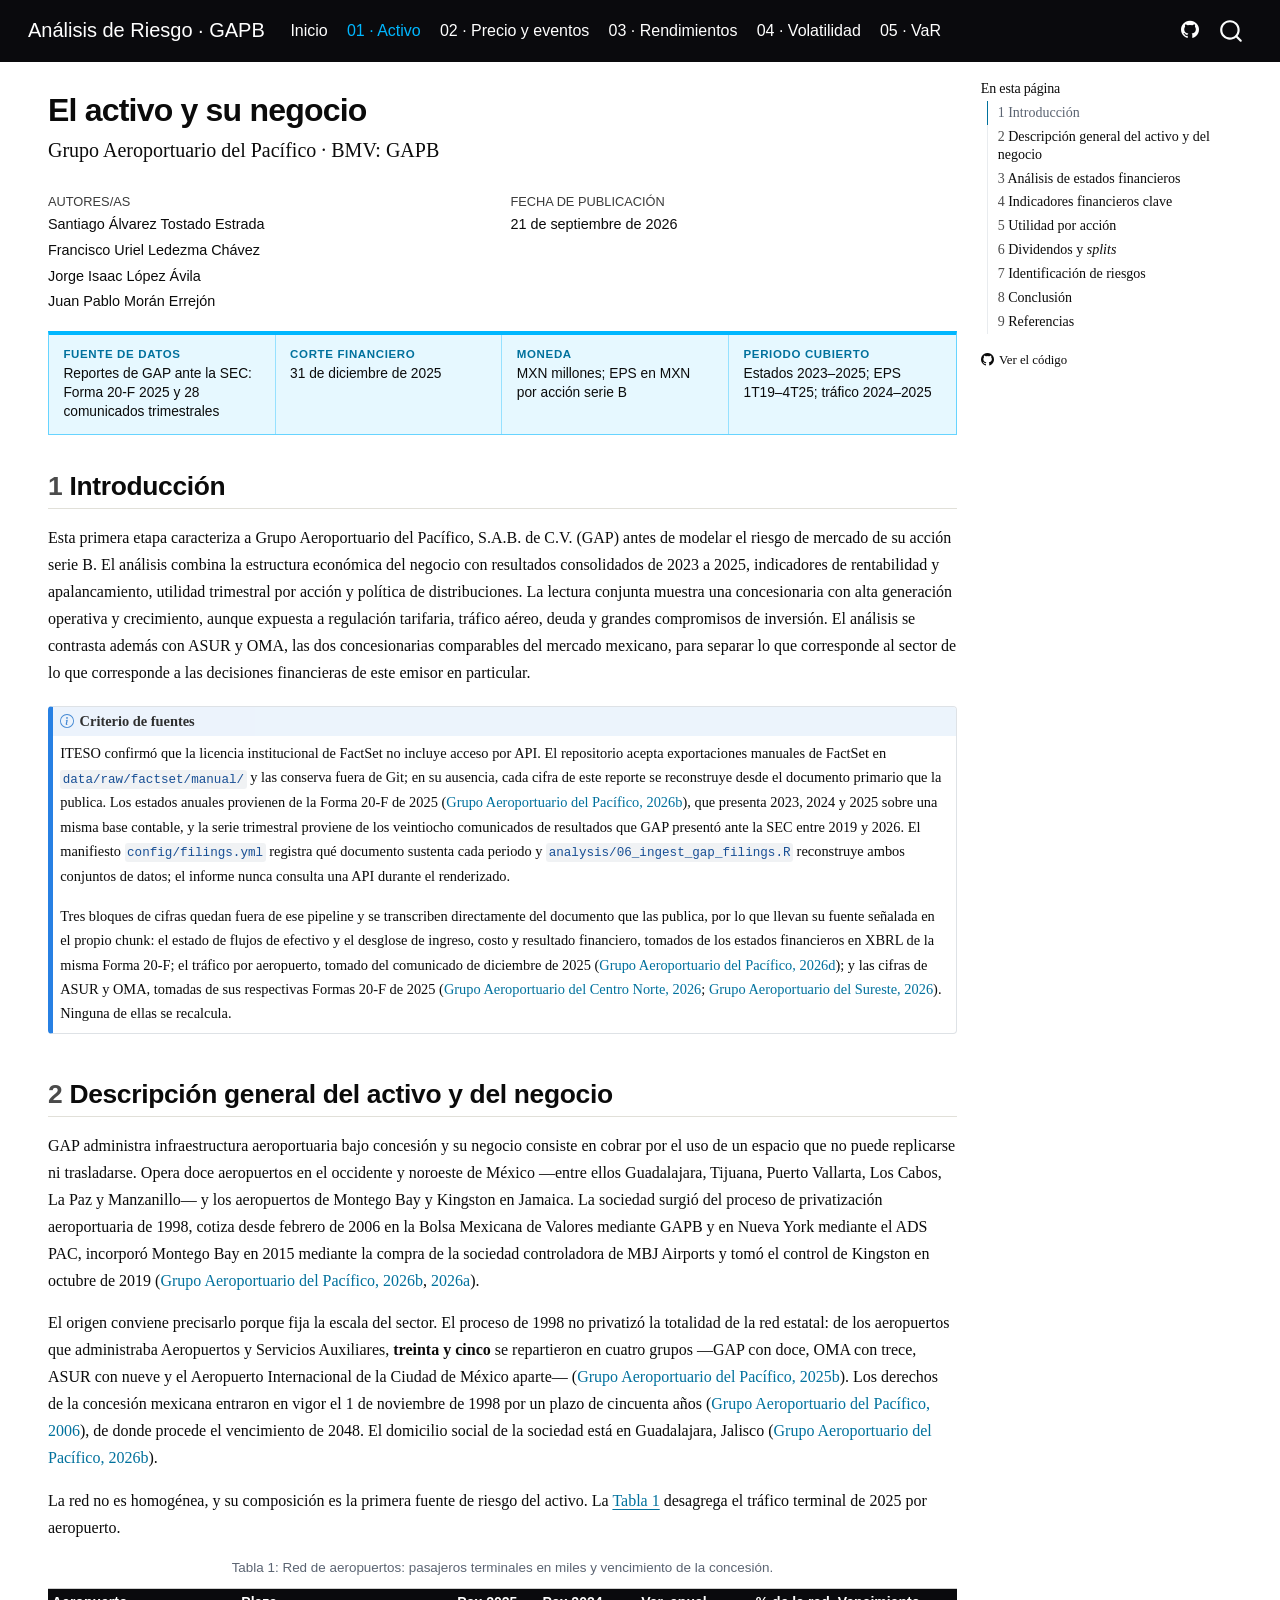
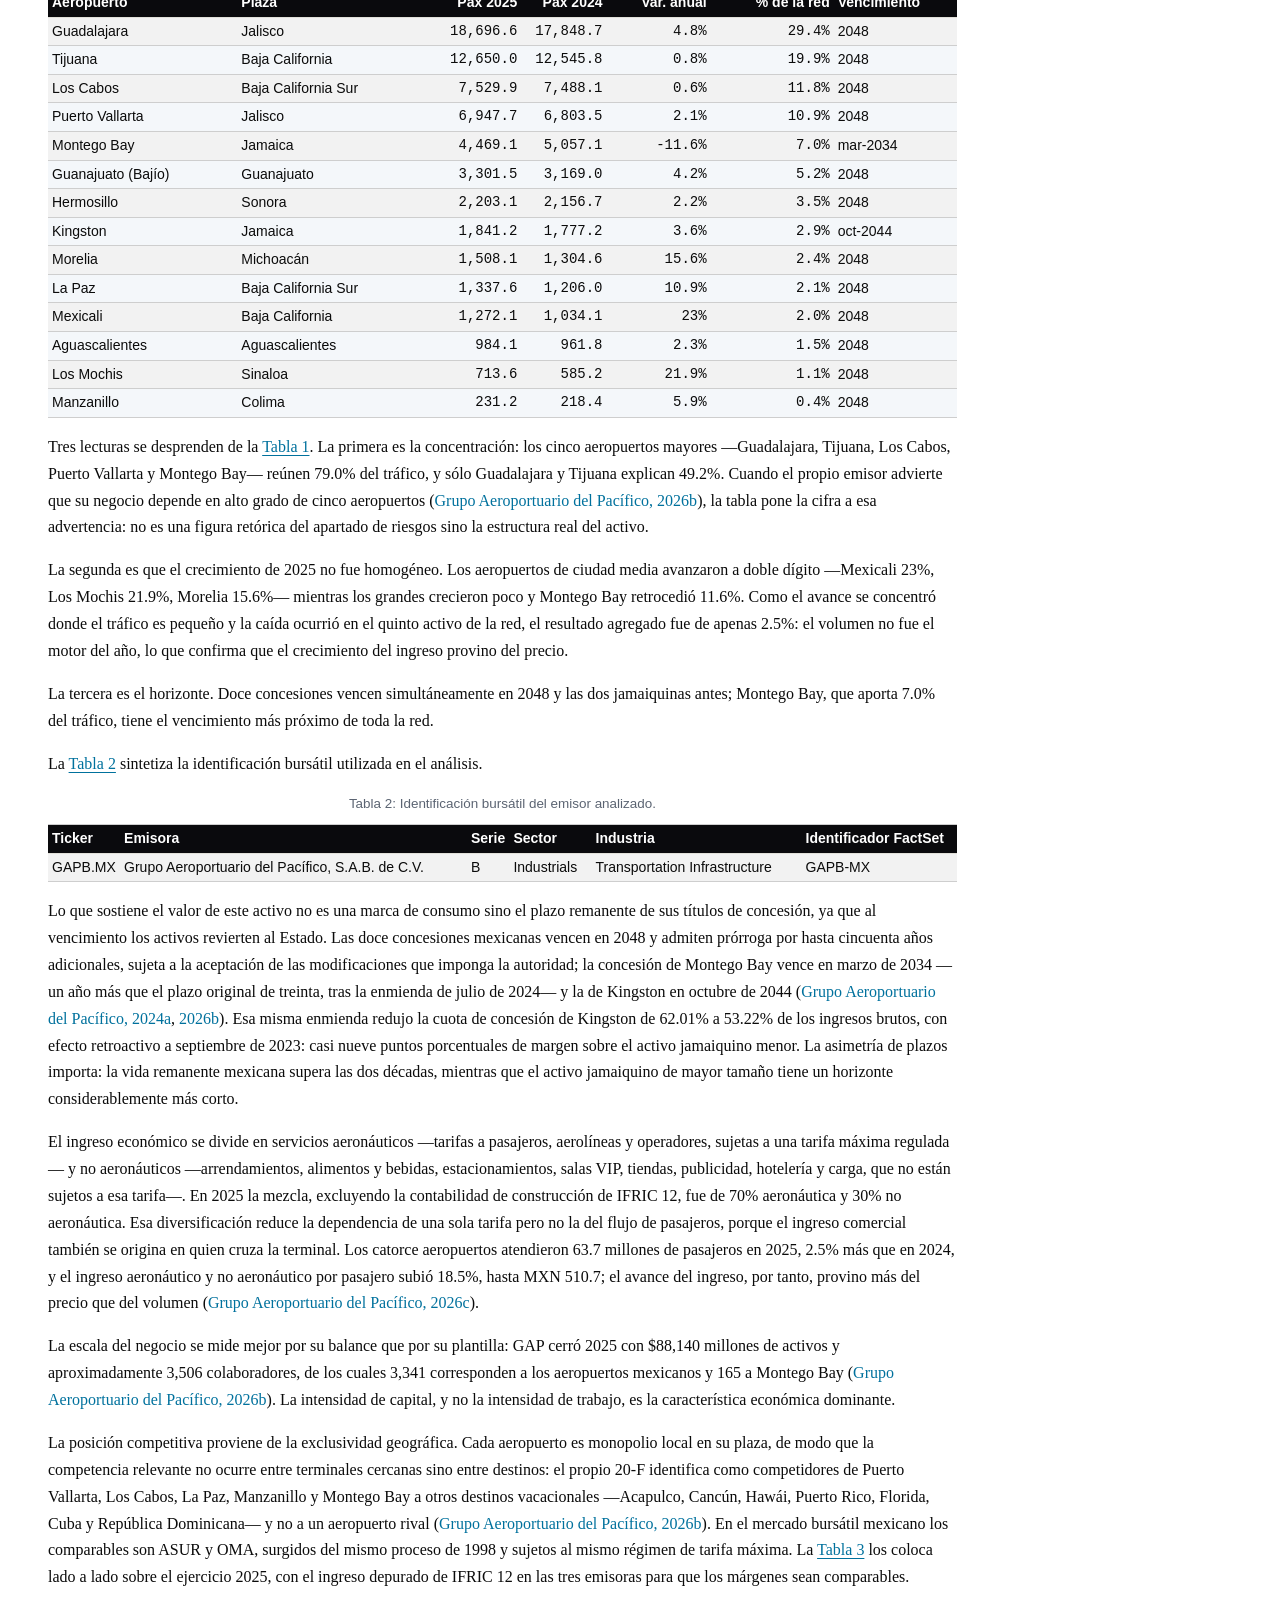
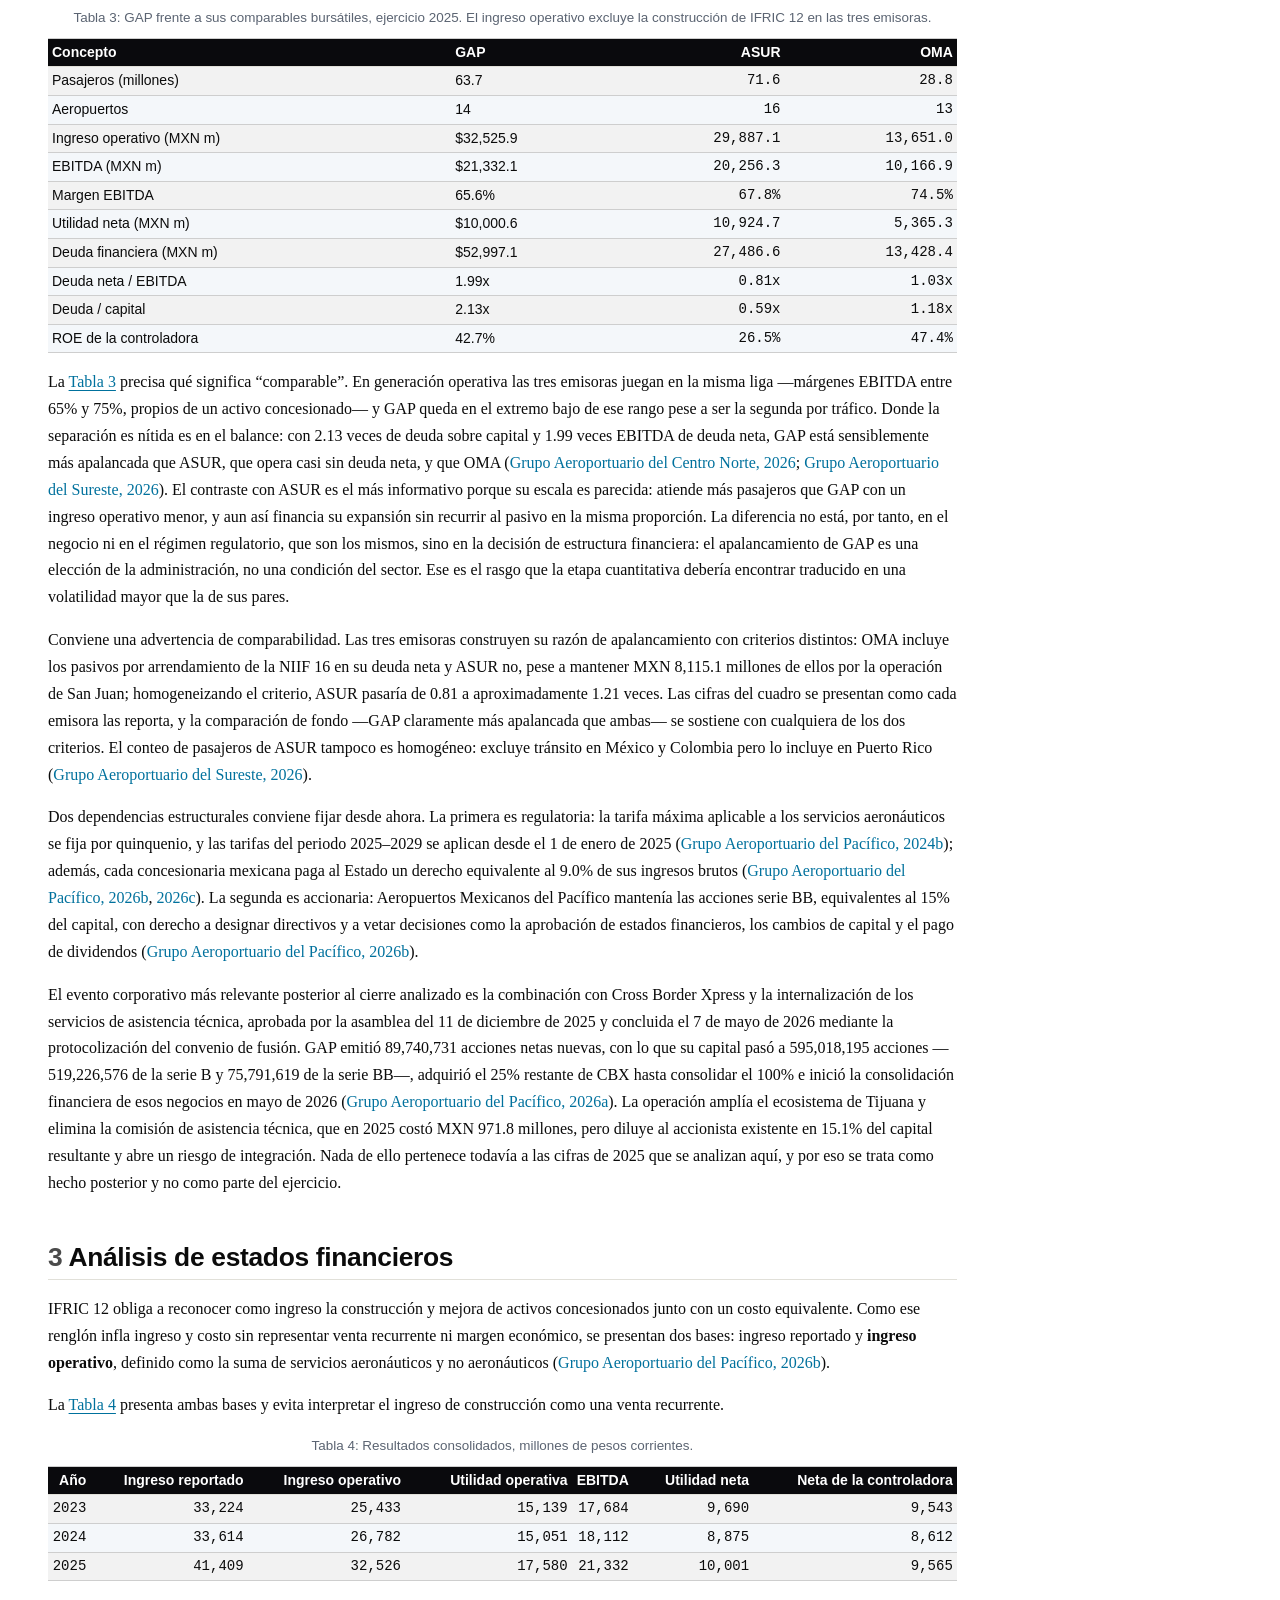
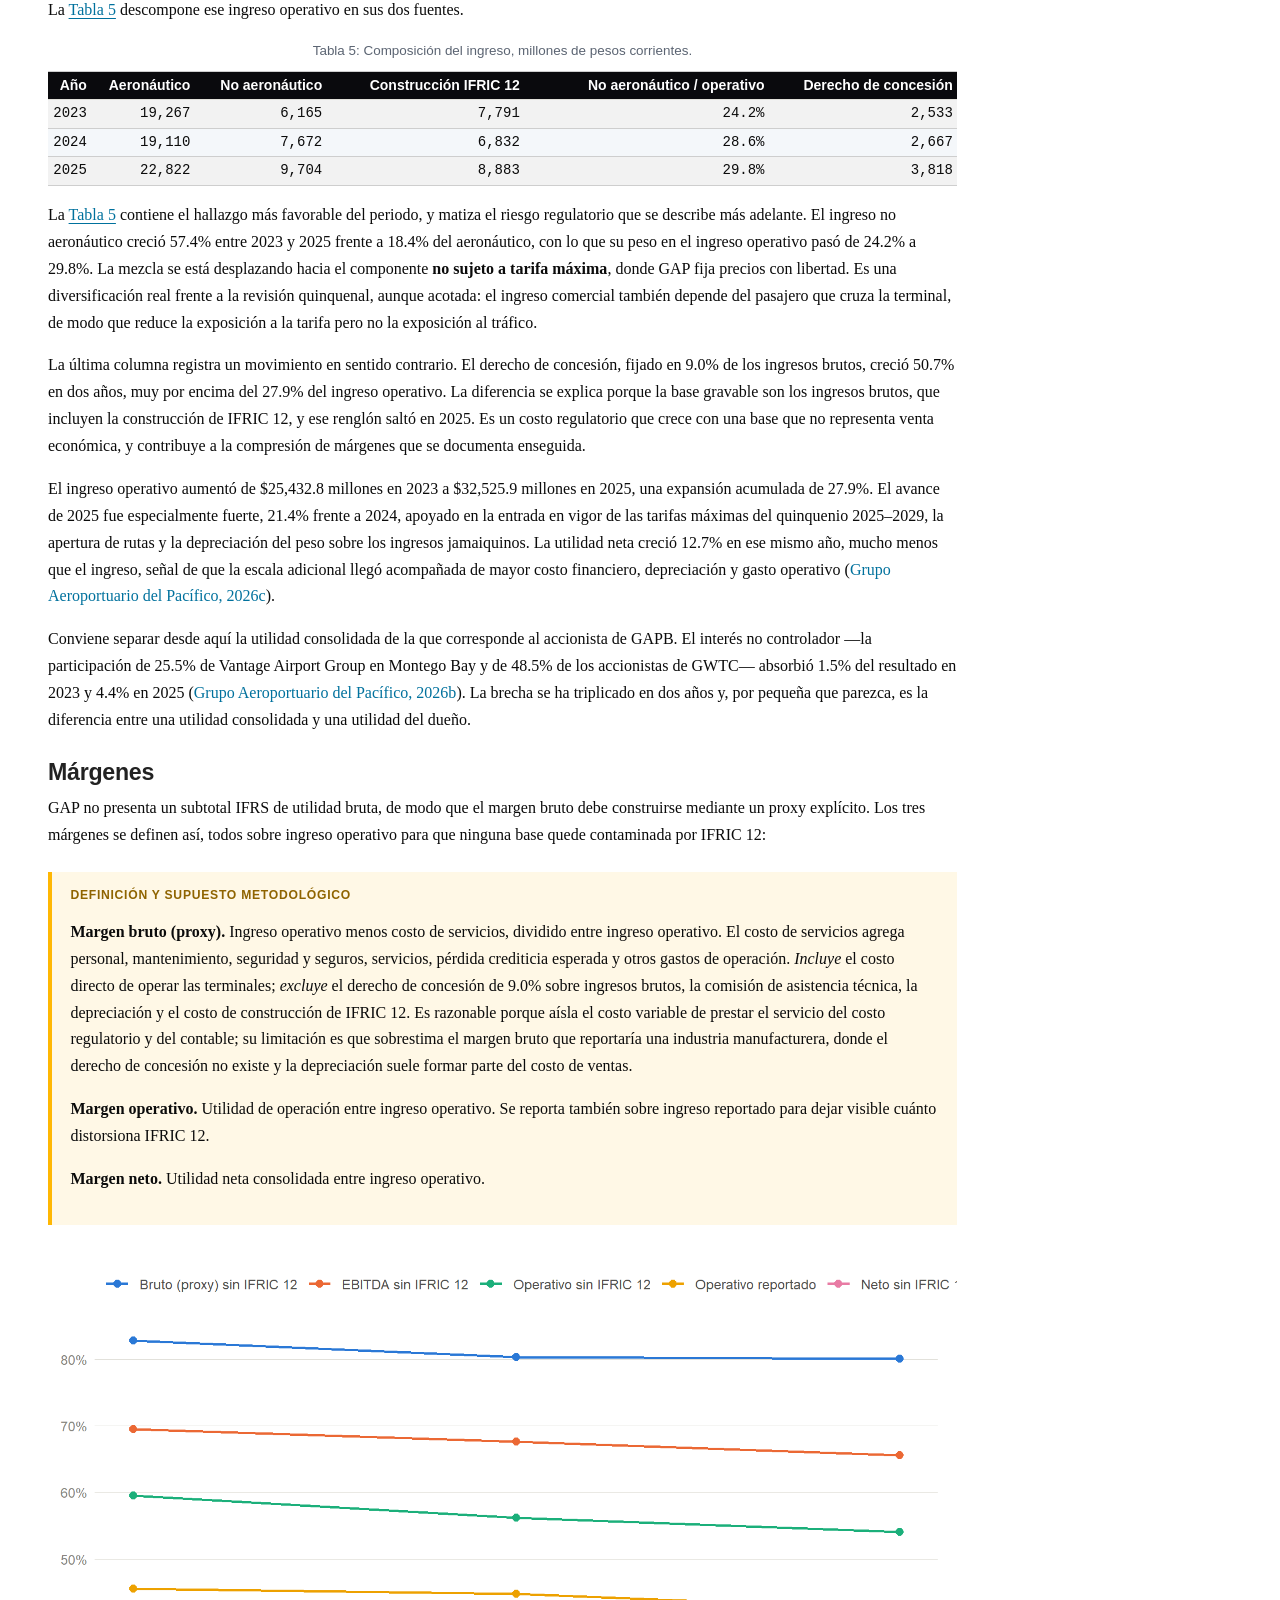
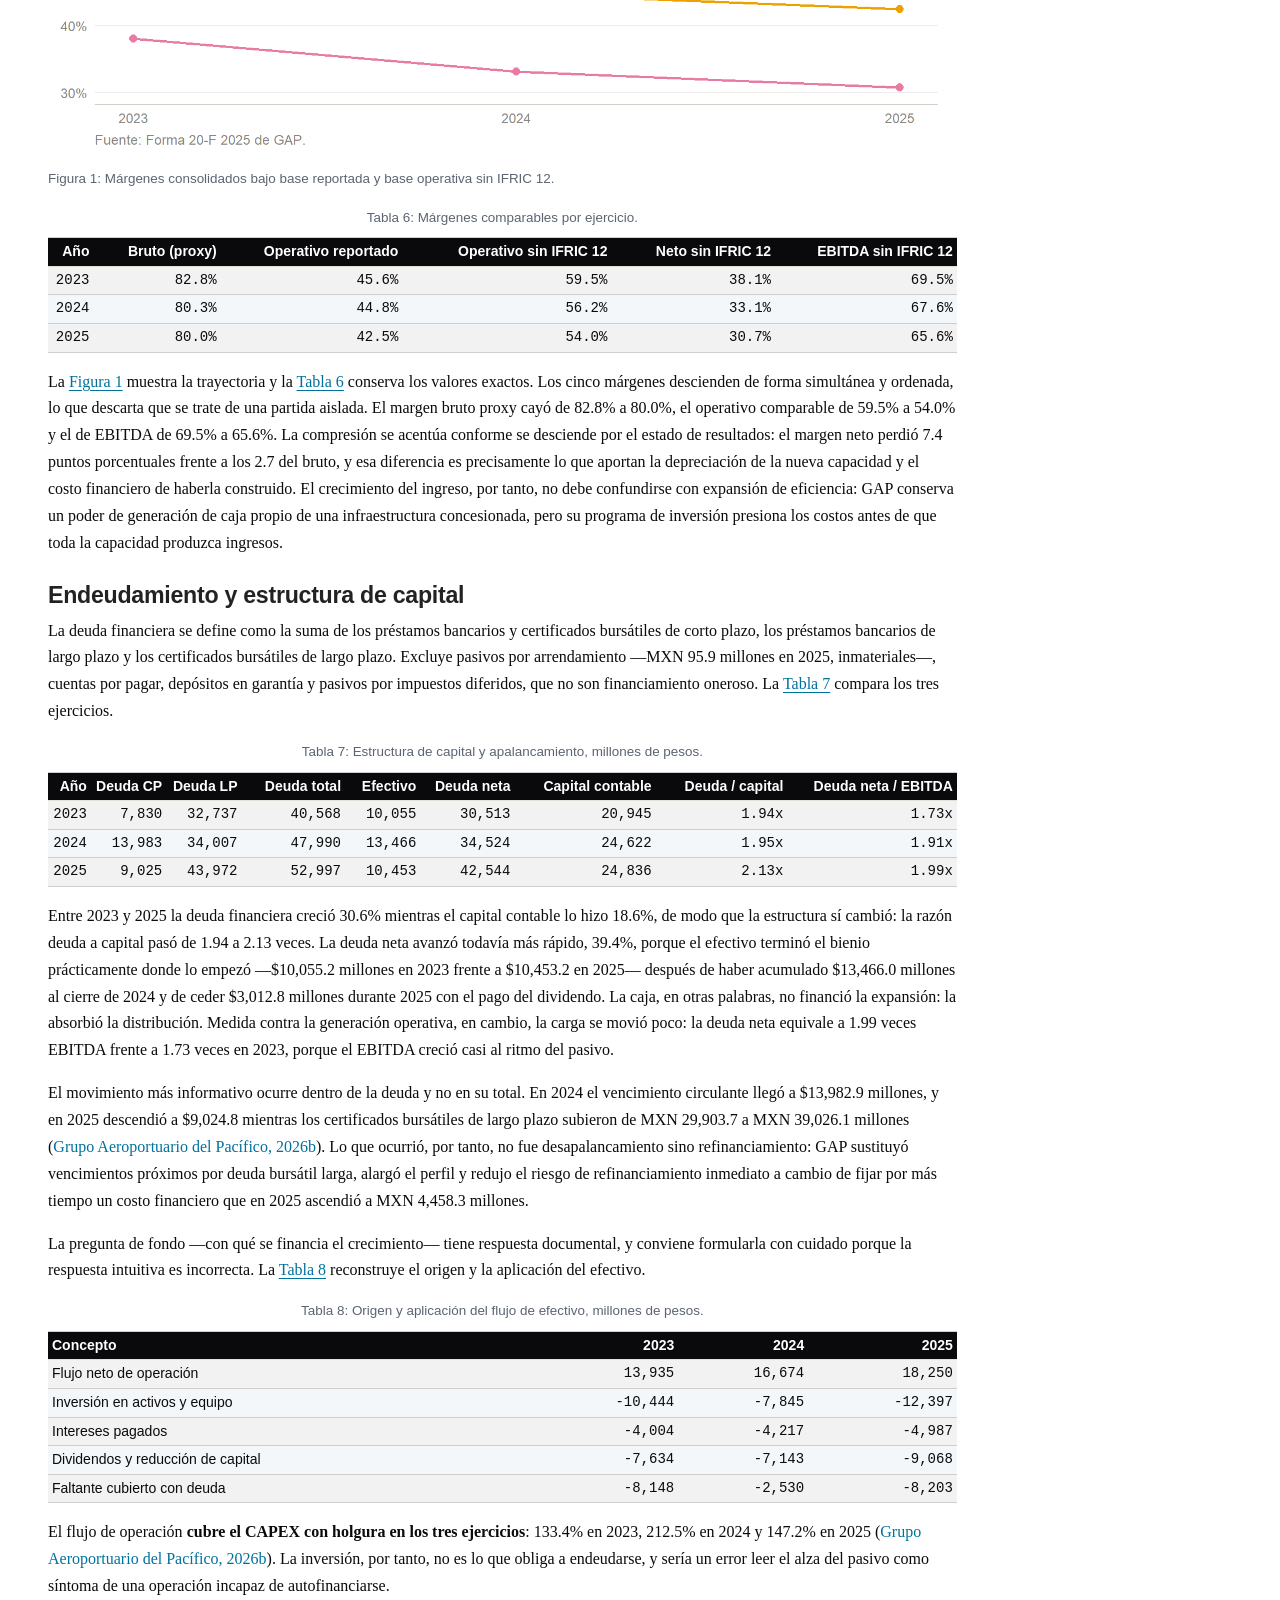
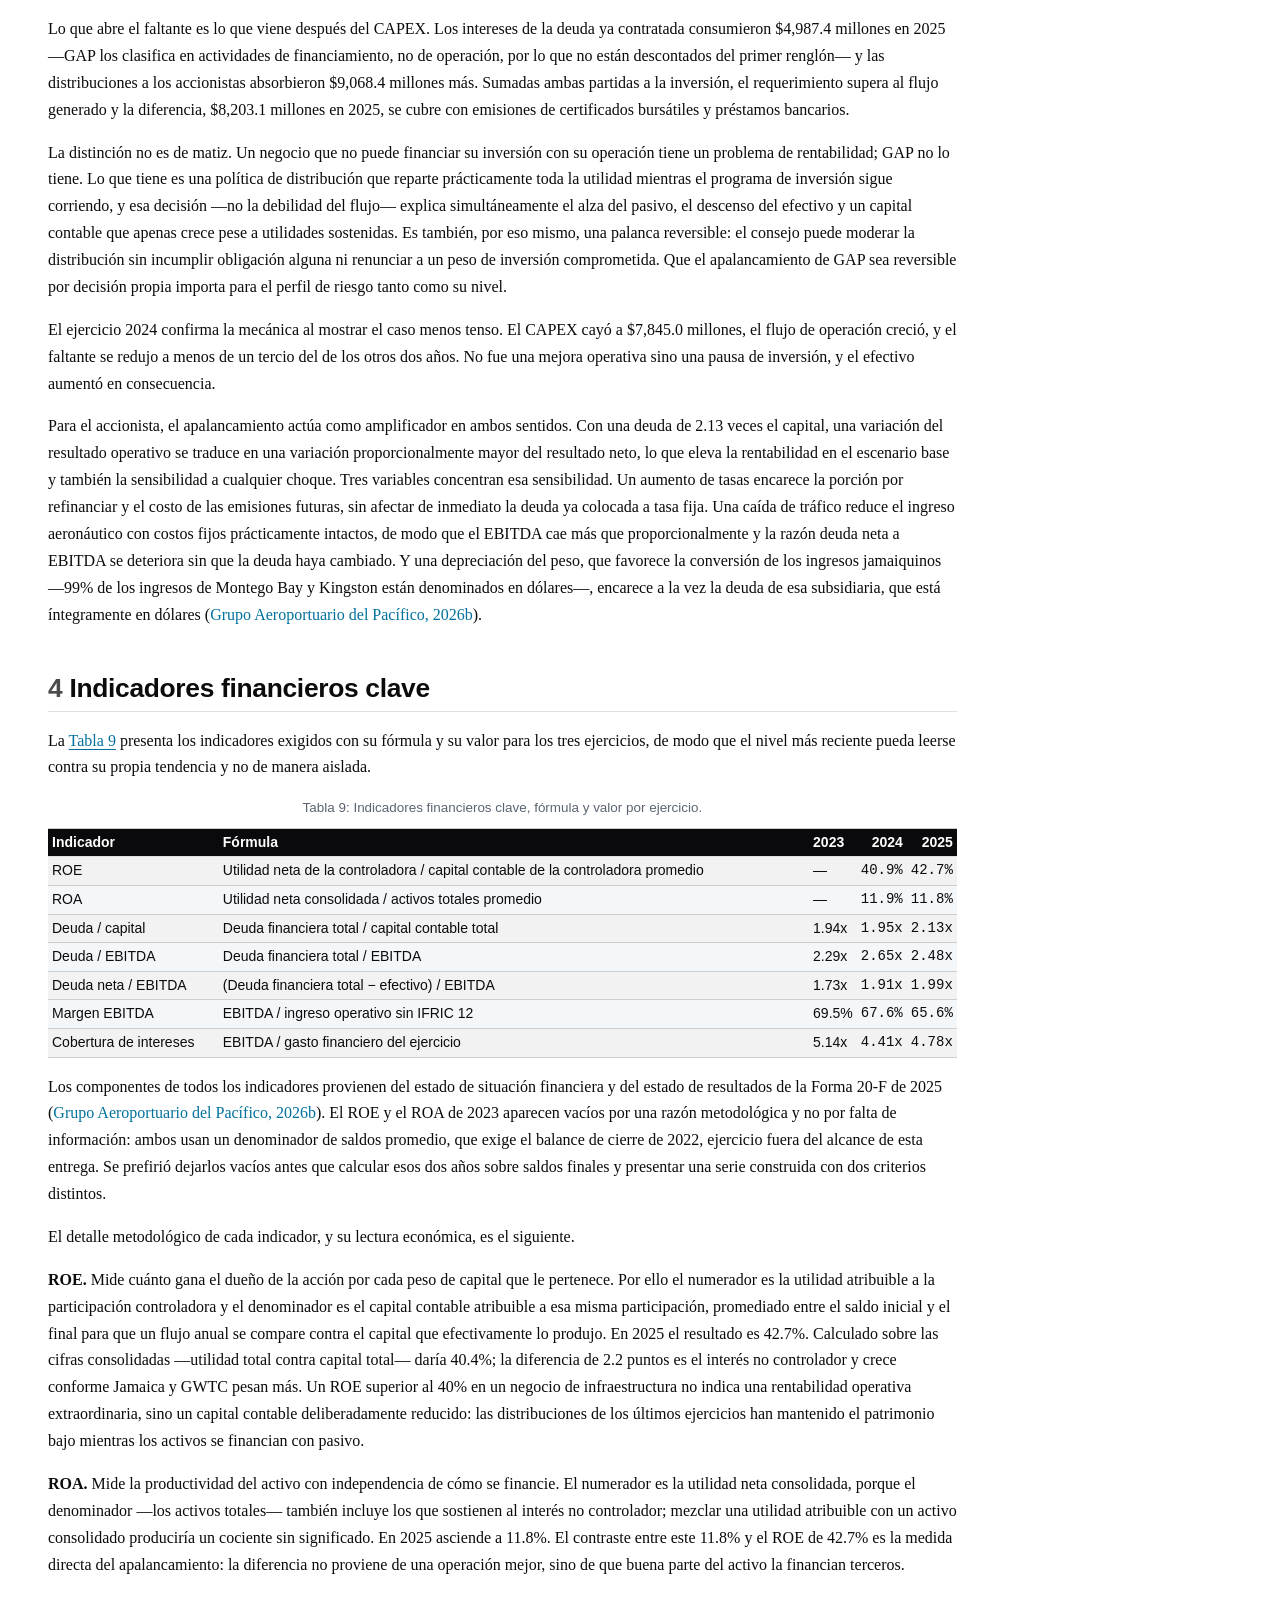
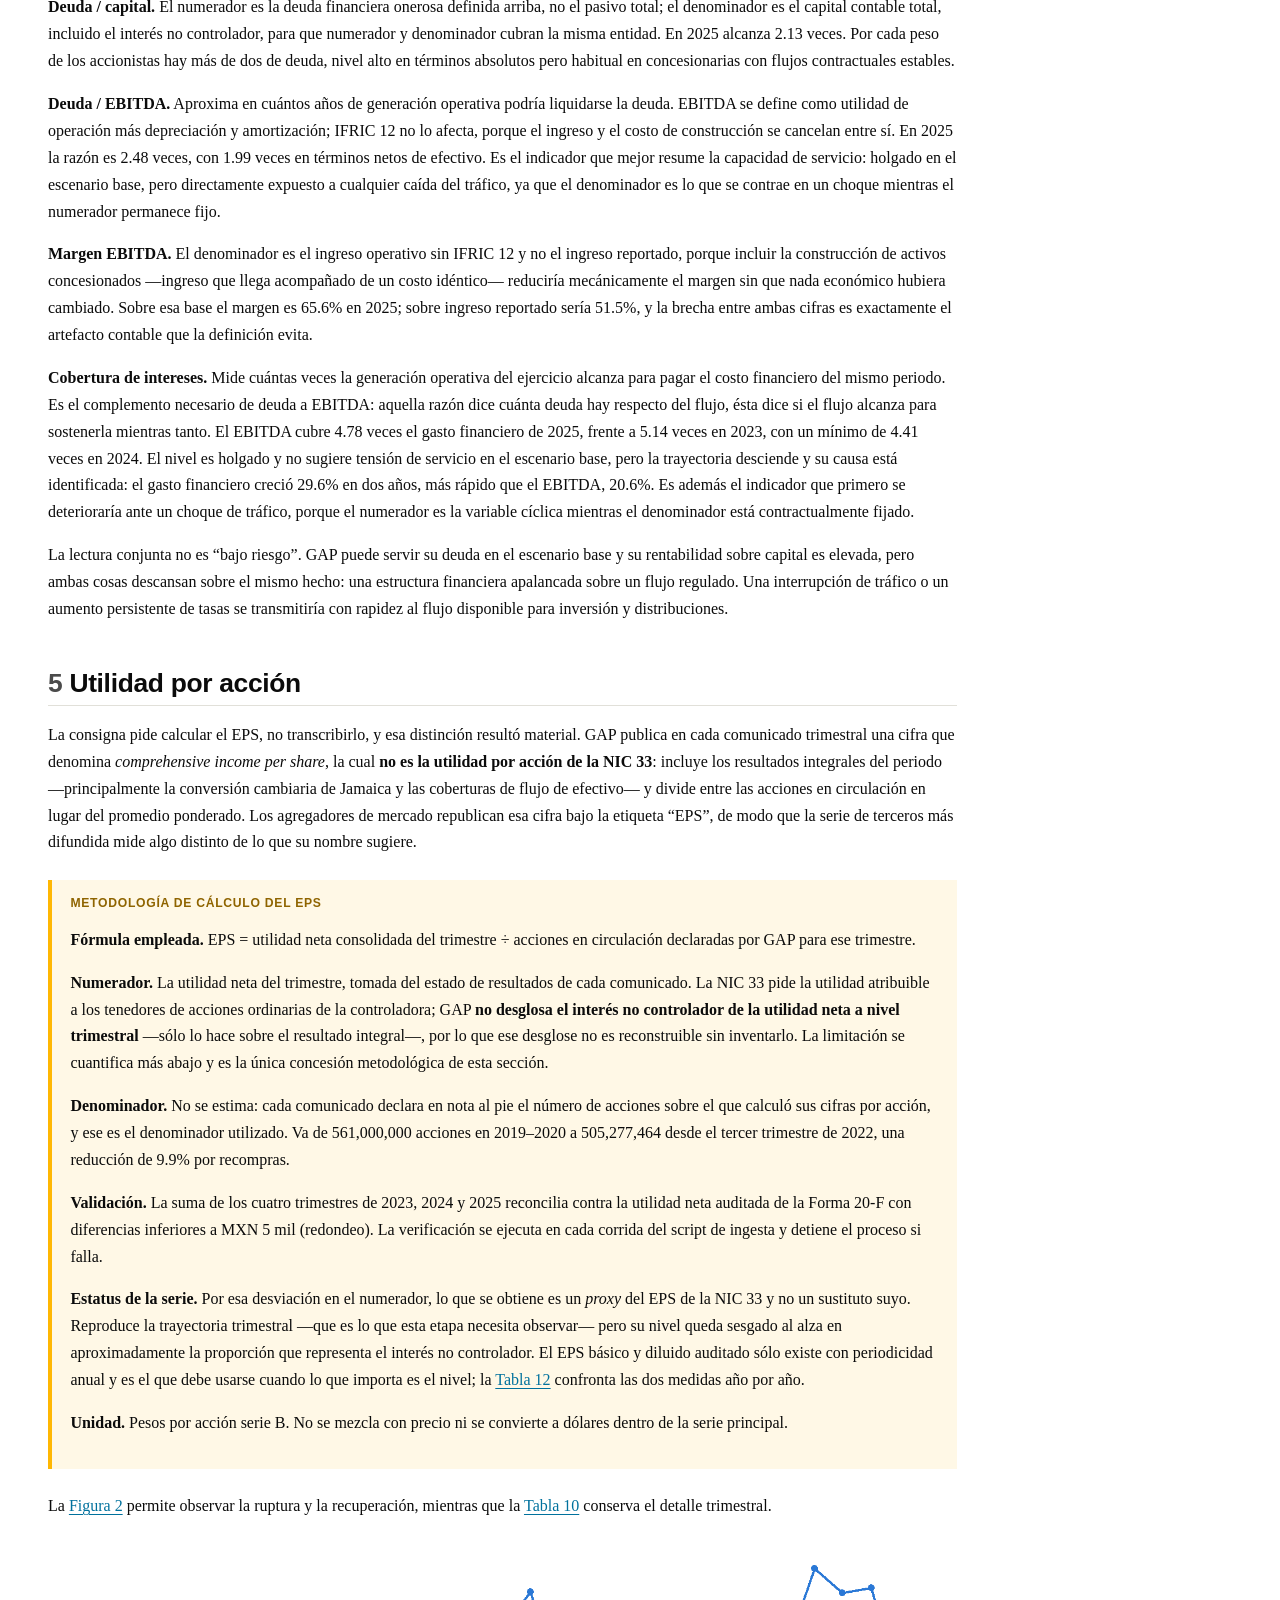
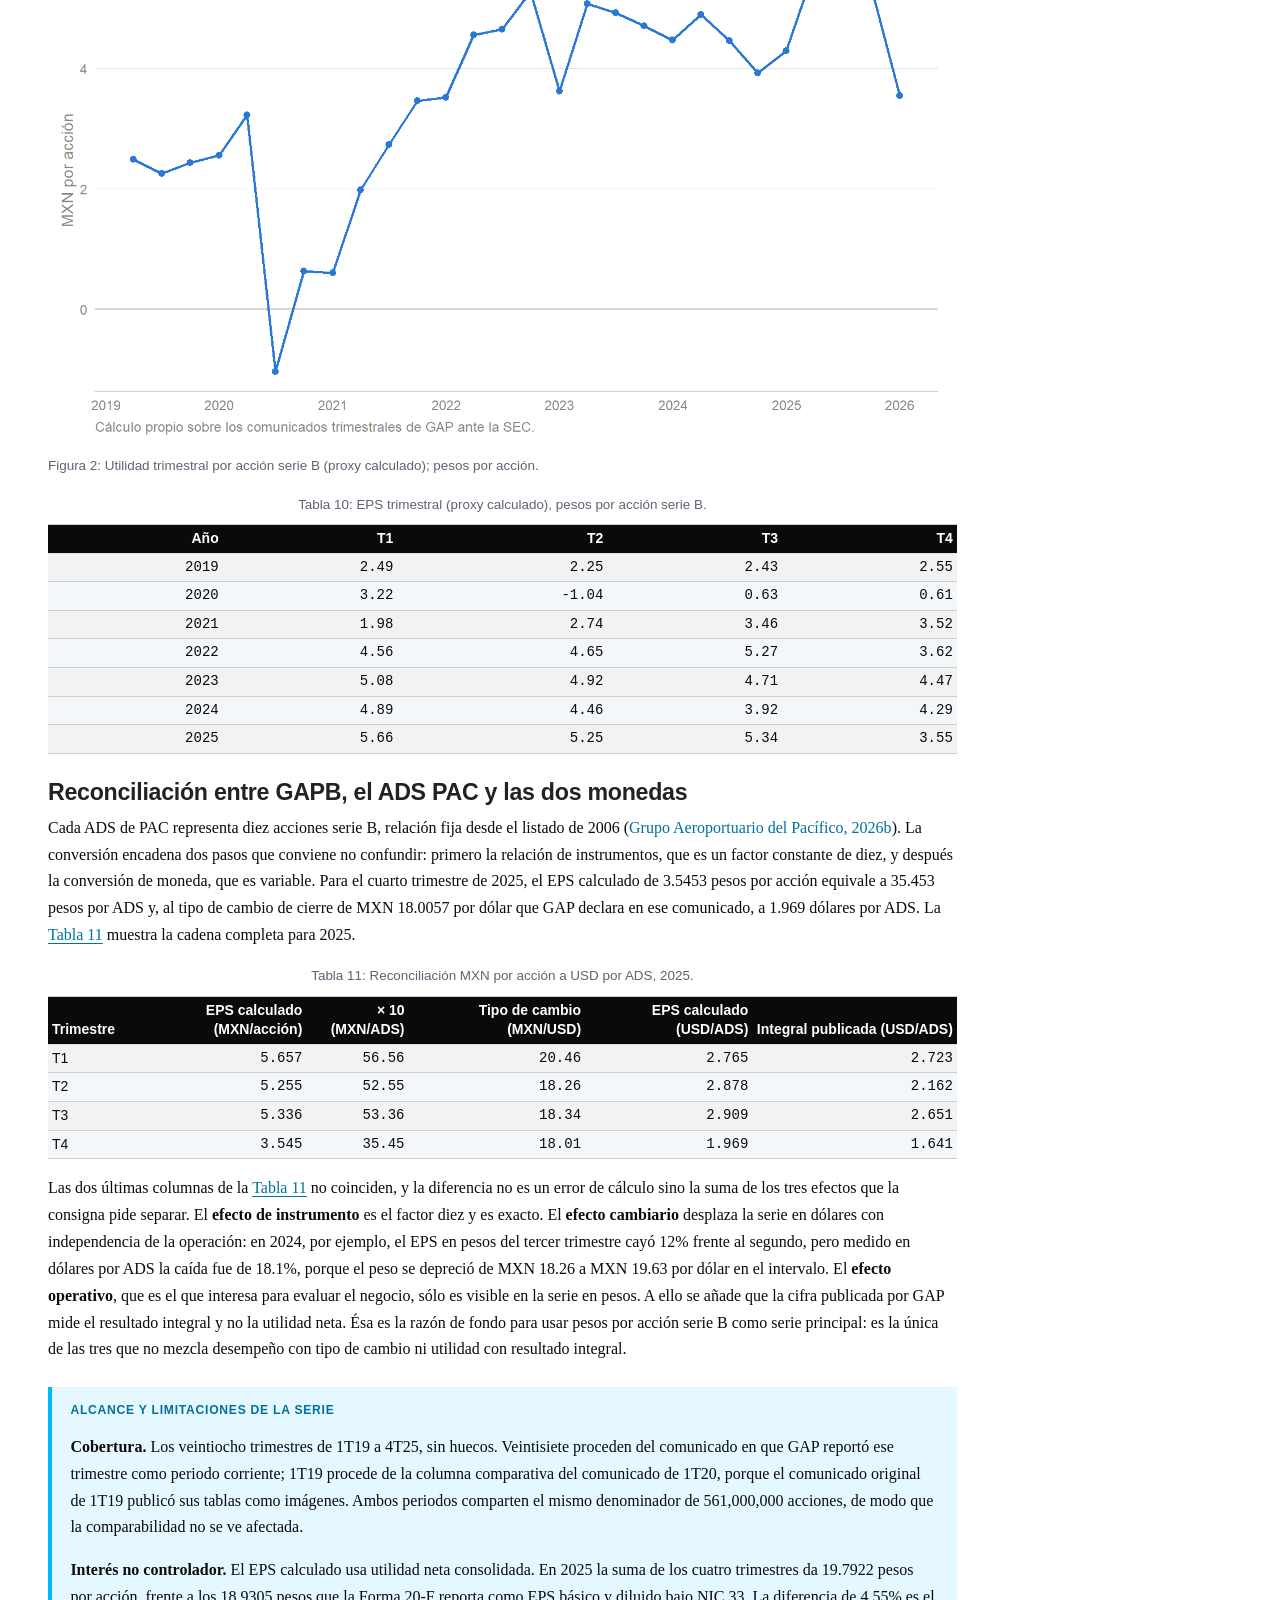
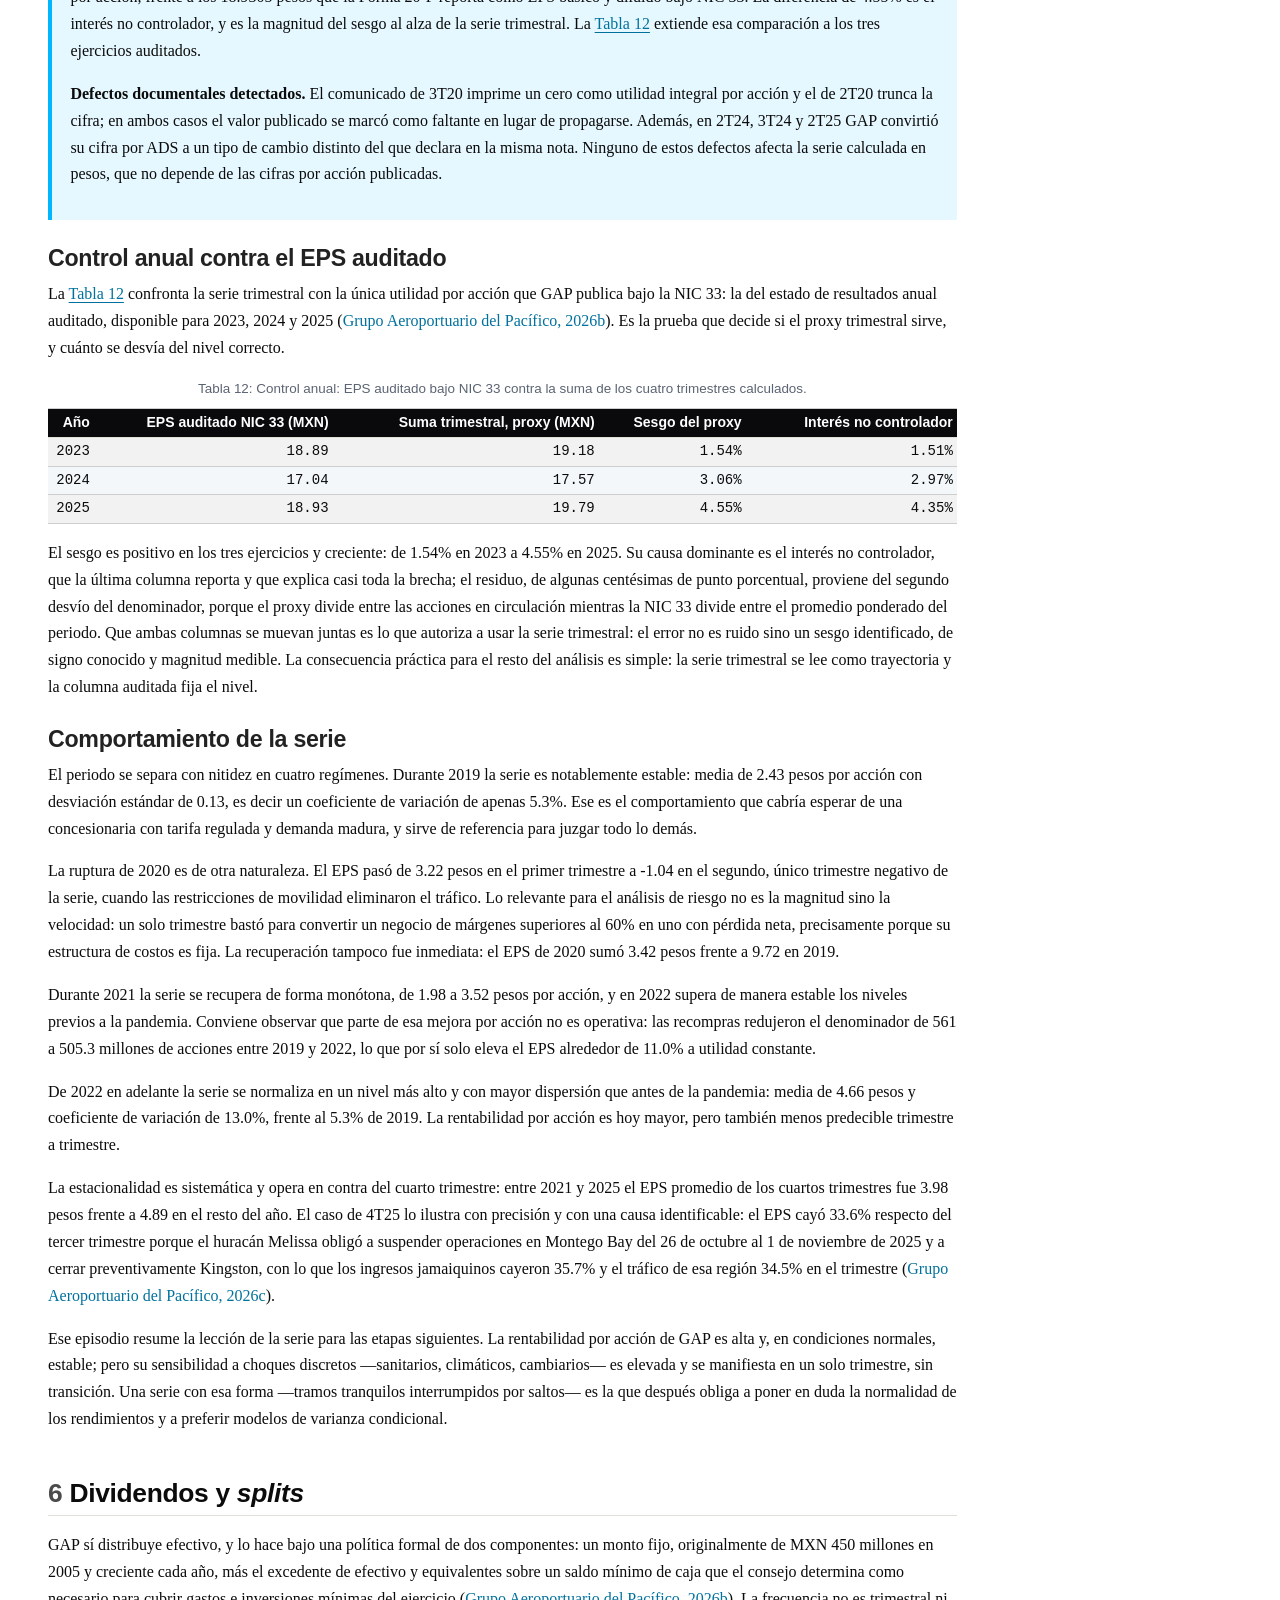
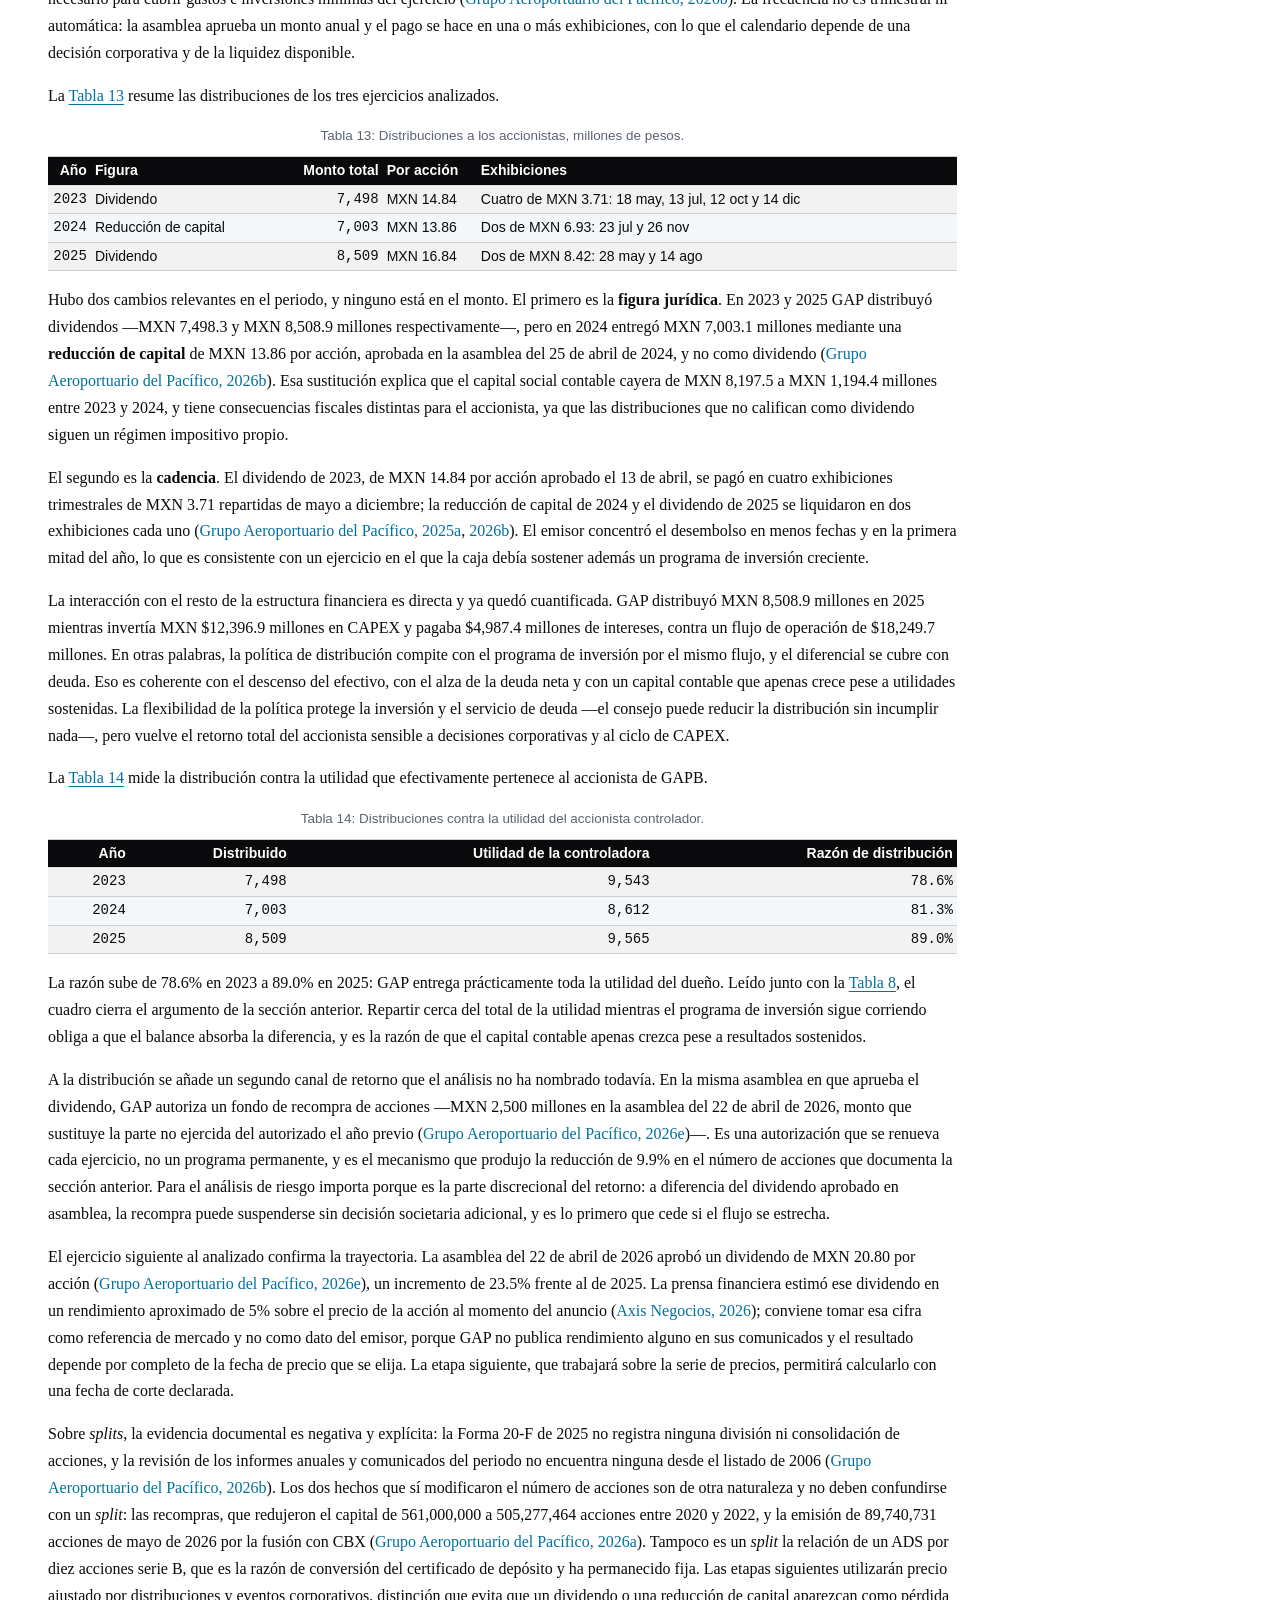
==== commit 7e36a979: "docs: publish reviewed stage 02 report and refreshed site Preserve the existing design and report va" ====
--- a/docs/01-asset-profile.html
+++ b/docs/01-asset-profile.html
@@ -2,7 +2,7 @@
 <html xmlns="http://www.w3.org/1999/xhtml" lang="es" xml:lang="es"><head>
 
 <meta charset="utf-8">
-<meta name="generator" content="quarto-1.6.42">
+<meta name="generator" content="quarto-1.10.18">
 
 <meta name="viewport" content="width=device-width, initial-scale=1.0, user-scalable=yes">
 
@@ -13,15 +13,21 @@
 
 <title>El activo y su negocio – Análisis de Riesgo · GAPB</title>
 <style>
-code{white-space: pre-wrap;}
+/* Default styles provided by pandoc.
+** See https://pandoc.org/MANUAL.html#variables-for-html for config info.
+*/
 span.smallcaps{font-variant: small-caps;}
-div.columns{display: flex; gap: min(4vw, 1.5em);}
-div.column{flex: auto; overflow-x: auto;}
+div.columns{display: flex; gap: 1.5em;}
+div.column{flex: auto;}
+@media screen {
+div.columns{gap: min(4vw, 1.5em);}
+div.column{overflow-x: auto;}
+}
 div.hanging-indent{margin-left: 1.5em; text-indent: -1.5em;}
 ul.task-list{list-style: none;}
 ul.task-list li input[type="checkbox"] {
   width: 0.8em;
-  margin: 0 0.8em 0.2em -1em; /* quarto-specific, see https://github.com/quarto-dev/quarto-cli/issues/4556 */ 
+  margin: 0 0.8em 0.2em -1em; /* quarto-specific, see https://github.com/quarto-dev/quarto-cli/issues/4556 */
   vertical-align: middle;
 }
 /* CSS for citations */
@@ -54,15 +60,16 @@
 <script src="site_libs/quarto-search/fuse.min.js"></script>
 <script src="site_libs/quarto-search/quarto-search.js"></script>
 <meta name="quarto:offset" content="./">
-<script src="site_libs/quarto-html/quarto.js"></script>
+<script src="site_libs/quarto-html/quarto.js" type="module"></script>
+<script src="site_libs/quarto-html/tabsets/tabsets.js" type="module"></script>
 <script src="site_libs/quarto-html/popper.min.js"></script>
 <script src="site_libs/quarto-html/tippy.umd.min.js"></script>
 <script src="site_libs/quarto-html/anchor.min.js"></script>
 <link href="site_libs/quarto-html/tippy.css" rel="stylesheet">
-<link href="site_libs/quarto-html/quarto-syntax-highlighting-8b03d5e0b9f575736ff961f99966e527.css" rel="stylesheet" id="quarto-text-highlighting-styles">
+<link href="site_libs/quarto-html/quarto-syntax-highlighting-bb6b7ff44b12c6be5ebe32cd498144c2.css" rel="stylesheet" id="quarto-text-highlighting-styles">
 <script src="site_libs/bootstrap/bootstrap.min.js"></script>
 <link href="site_libs/bootstrap/bootstrap-icons.css" rel="stylesheet">
-<link href="site_libs/bootstrap/bootstrap-8c63c3e55c9d928fa9b9e192c27b7bb7.min.css" rel="stylesheet" append-hash="true" id="quarto-bootstrap" data-mode="light">
+<link href="site_libs/bootstrap/bootstrap-dd9eeb3a66d606a42fa7fa148d450bc2.min.css" rel="stylesheet" append-hash="true" id="quarto-bootstrap" data-mode="light">
 <script id="quarto-search-options" type="application/json">{
   "location": "navbar",
   "copy-button": false,
@@ -77,7 +84,7 @@
   ],
   "show-item-context": false,
   "language": {
-    "search-no-results-text": "Sin resultados",
+    "search-no-results-text": "No se han encontrado resultados",
     "search-matching-documents-text": "documentos encontrados",
     "search-copy-link-title": "Copiar el enlace en la búsqueda",
     "search-hide-matches-text": "Ocultar resultados adicionales",
@@ -95,7 +102,7 @@
 
 </head>
 
-<body class="nav-fixed">
+<body class="nav-fixed quarto-light">
 
 <div id="quarto-search-results"></div>
   <header id="quarto-header" class="headroom fixed-top">
@@ -113,36 +120,36 @@
           <div class="collapse navbar-collapse" id="navbarCollapse">
             <ul class="navbar-nav navbar-nav-scroll me-auto">
   <li class="nav-item">
-    <a class="nav-link" href="./index.html"> 
+    <a class="nav-link" href="./index.html">
 <span class="menu-text">Inicio</span></a>
-  </li>  
+  </li>
   <li class="nav-item">
-    <a class="nav-link active" href="./01-asset-profile.html" aria-current="page"> 
+    <a class="nav-link active" href="./01-asset-profile.html" aria-current="page">
 <span class="menu-text">01 · Activo</span></a>
-  </li>  
+  </li>
   <li class="nav-item">
-    <a class="nav-link" href="./02-price-history-events.html"> 
+    <a class="nav-link" href="./02-price-history-events.html">
 <span class="menu-text">02 · Precio y eventos</span></a>
-  </li>  
+  </li>
   <li class="nav-item">
-    <a class="nav-link" href="./03-returns-volatility-gbm.html"> 
+    <a class="nav-link" href="./03-returns-volatility-gbm.html">
 <span class="menu-text">03 · Rendimientos</span></a>
-  </li>  
+  </li>
   <li class="nav-item">
-    <a class="nav-link" href="./04-variance-models.html"> 
+    <a class="nav-link" href="./04-variance-models.html">
 <span class="menu-text">04 · Volatilidad</span></a>
-  </li>  
+  </li>
   <li class="nav-item">
-    <a class="nav-link" href="./05-value-at-risk.html"> 
+    <a class="nav-link" href="./05-value-at-risk.html">
 <span class="menu-text">05 · VaR</span></a>
-  </li>  
+  </li>
 </ul>
             <ul class="navbar-nav navbar-nav-scroll ms-auto">
   <li class="nav-item compact">
     <a class="nav-link" href="https://github.com/Urielledezma/GAPB-Risk-Analysis"> <i class="bi bi-github" role="img" aria-label="Repositorio en GitHub">
-</i> 
+</i>
 <span class="menu-text"></span></a>
-  </li>  
+  </li>
 </ul>
           </div> <!-- /navcollapse -->
             <div class="quarto-navbar-tools">
@@ -157,7 +164,7 @@
     <div id="quarto-margin-sidebar" class="sidebar margin-sidebar">
         <nav id="TOC" role="doc-toc" class="toc-active">
     <h2 id="toc-title">En esta página</h2>
-   
+
   <ul>
   <li><a href="#introducción" id="toc-introducción" class="nav-link active" data-scroll-target="#introducción"><span class="header-section-number">1</span> Introducción</a></li>
   <li><a href="#descripción-general-del-activo-y-del-negocio" id="toc-descripción-general-del-activo-y-del-negocio" class="nav-link" data-scroll-target="#descripción-general-del-activo-y-del-negocio"><span class="header-section-number">2</span> Descripción general del activo y del negocio</a></li>
@@ -184,7 +191,7 @@
   <li><a href="#conclusión" id="toc-conclusión" class="nav-link" data-scroll-target="#conclusión"><span class="header-section-number">8</span> Conclusión</a></li>
   <li><a href="#referencias" id="toc-referencias" class="nav-link" data-scroll-target="#referencias"><span class="header-section-number">9</span> Referencias</a></li>
   </ul>
-<div class="toc-actions"><ul><li><a href="https://github.com/Urielledezma/GAPB-Risk-Analysis/blob/main/01-asset-profile.qmd" class="toc-action"><i class="bi bi-github"></i>Ver el código</a></li></ul></div></nav>
+<div class="toc-actions"><ul><li><a href="https://github.com/Urielledezma/GAPB-Risk-Analysis/blob/main/reports/01-asset-profile.qmd" class="toc-action"><i class="bi bi-github"></i>Ver el código</a></li></ul></div></nav>
     </div>
 <!-- main -->
 <main class="content" id="quarto-document-content">
@@ -208,17 +215,17 @@
              <p>Juan Pablo Morán Errejón </p>
           </div>
   </div>
-    
+
     <div>
     <div class="quarto-title-meta-heading">Fecha de publicación</div>
     <div class="quarto-title-meta-contents">
-      <p class="date">5 de septiembre de 2026</p>
+      <p class="date">21 de septiembre de 2026</p>
     </div>
   </div>
-  
-    
+
+
   </div>
-  
+
 
 
 </header>
@@ -267,7 +274,7 @@
 <i class="callout-icon"></i>
 </div>
 <div class="callout-title-container flex-fill">
-Criterio de fuentes
+<span class="screen-reader-only">Nota</span>Criterio de fuentes
 </div>
 </div>
 <div class="callout-body-container callout-body">
@@ -281,15 +288,14 @@
 <p>GAP administra infraestructura aeroportuaria bajo concesión y su negocio consiste en cobrar por el uso de un espacio que no puede replicarse ni trasladarse. Opera doce aeropuertos en el occidente y noroeste de México —entre ellos Guadalajara, Tijuana, Puerto Vallarta, Los Cabos, La Paz y Manzanillo— y los aeropuertos de Montego Bay y Kingston en Jamaica. La sociedad surgió del proceso de privatización aeroportuaria de 1998, cotiza desde febrero de 2006 en la Bolsa Mexicana de Valores mediante GAPB y en Nueva York mediante el ADS PAC, incorporó Montego Bay en 2015 mediante la compra de la sociedad controladora de MBJ Airports y tomó el control de Kingston en octubre de 2019 <span class="citation" data-cites="gap20f2025 gapcbx2026">(<a href="#ref-gap20f2025" role="doc-biblioref">Grupo Aeroportuario del Pacífico, 2026b</a>, <a href="#ref-gapcbx2026" role="doc-biblioref">2026a</a>)</span>.</p>
 <p>El origen conviene precisarlo porque fija la escala del sector. El proceso de 1998 no privatizó la totalidad de la red estatal: de los aeropuertos que administraba Aeropuertos y Servicios Auxiliares, <strong>treinta y cinco</strong> se repartieron en cuatro grupos —GAP con doce, OMA con trece, ASUR con nueve y el Aeropuerto Internacional de la Ciudad de México aparte— <span class="citation" data-cites="gapquienes2025">(<a href="#ref-gapquienes2025" role="doc-biblioref">Grupo Aeroportuario del Pacífico, 2025b</a>)</span>. Los derechos de la concesión mexicana entraron en vigor el 1 de noviembre de 1998 por un plazo de cincuenta años <span class="citation" data-cites="gapconcesion1998">(<a href="#ref-gapconcesion1998" role="doc-biblioref">Grupo Aeroportuario del Pacífico, 2006</a>)</span>, de donde procede el vencimiento de 2048. El domicilio social de la sociedad está en Guadalajara, Jalisco <span class="citation" data-cites="gap20f2025">(<a href="#ref-gap20f2025" role="doc-biblioref">Grupo Aeroportuario del Pacífico, 2026b</a>)</span>.</p>
 <p>La red no es homogénea, y su composición es la primera fuente de riesgo del activo. La <a href="#tbl-airports" class="quarto-xref">Tabla&nbsp;1</a> desagrega el tráfico terminal de 2025 por aeropuerto.</p>
-<div class="cell" data-layout-align="center">
-<div id="tbl-airports" class="cell quarto-float quarto-figure quarto-figure-center anchored" data-layout-align="center">
+<div class="cell">
+<div id="tbl-airports" class="quarto-float quarto-figure quarto-figure-center anchored">
 <figure class="quarto-float quarto-float-tbl figure">
 <figcaption class="quarto-float-caption-top quarto-float-caption quarto-float-tbl" id="tbl-airports-caption-0ceaefa1-69ba-4598-a22c-09a6ac19f8ca">
 Tabla&nbsp;1: Red de aeropuertos: pasajeros terminales en miles y vencimiento de la concesión.
 </figcaption>
 <div aria-describedby="tbl-airports-caption-0ceaefa1-69ba-4598-a22c-09a6ac19f8ca">
-<div class="cell-output-display">
-<table class="do-not-create-environment cell caption-top table table-sm table-striped small">
+<table class="caption-top table table-sm table-striped small">
 <colgroup>
 <col style="width: 20%">
 <col style="width: 21%">
@@ -440,7 +446,6 @@
 </tbody>
 </table>
 </div>
-</div>
 </figure>
 </div>
 </div>
@@ -448,15 +453,14 @@
 <p>La segunda es que el crecimiento de 2025 no fue homogéneo. Los aeropuertos de ciudad media avanzaron a doble dígito —Mexicali 23%, Los Mochis 21.9%, Morelia 15.6%— mientras los grandes crecieron poco y Montego Bay retrocedió 11.6%. Como el avance se concentró donde el tráfico es pequeño y la caída ocurrió en el quinto activo de la red, el resultado agregado fue de apenas 2.5%: el volumen no fue el motor del año, lo que confirma que el crecimiento del ingreso provino del precio.</p>
 <p>La tercera es el horizonte. Doce concesiones vencen simultáneamente en 2048 y las dos jamaiquinas antes; Montego Bay, que aporta 7.0% del tráfico, tiene el vencimiento más próximo de toda la red.</p>
 <p>La <a href="#tbl-asset-metadata" class="quarto-xref">Tabla&nbsp;2</a> sintetiza la identificación bursátil utilizada en el análisis.</p>
-<div class="cell" data-layout-align="center">
-<div id="tbl-asset-metadata" class="cell quarto-float quarto-figure quarto-figure-center anchored" data-layout-align="center">
+<div class="cell">
+<div id="tbl-asset-metadata" class="quarto-float quarto-figure quarto-figure-center anchored">
 <figure class="quarto-float quarto-float-tbl figure">
 <figcaption class="quarto-float-caption-top quarto-float-caption quarto-float-tbl" id="tbl-asset-metadata-caption-0ceaefa1-69ba-4598-a22c-09a6ac19f8ca">
 Tabla&nbsp;2: Identificación bursátil del emisor analizado.
 </figcaption>
 <div aria-describedby="tbl-asset-metadata-caption-0ceaefa1-69ba-4598-a22c-09a6ac19f8ca">
-<div class="cell-output-display">
-<table class="do-not-create-environment cell caption-top table table-sm table-striped small">
+<table class="caption-top table table-sm table-striped small">
 <colgroup>
 <col style="width: 6%">
 <col style="width: 38%">
@@ -487,7 +491,6 @@
 </tbody>
 </table>
 </div>
-</div>
 </figure>
 </div>
 </div>
@@ -495,15 +498,14 @@
 <p>El ingreso económico se divide en servicios aeronáuticos —tarifas a pasajeros, aerolíneas y operadores, sujetas a una tarifa máxima regulada— y no aeronáuticos —arrendamientos, alimentos y bebidas, estacionamientos, salas VIP, tiendas, publicidad, hotelería y carga, que no están sujetos a esa tarifa—. En 2025 la mezcla, excluyendo la contabilidad de construcción de IFRIC 12, fue de 70% aeronáutica y 30% no aeronáutica. Esa diversificación reduce la dependencia de una sola tarifa pero no la del flujo de pasajeros, porque el ingreso comercial también se origina en quien cruza la terminal. Los catorce aeropuertos atendieron 63.7 millones de pasajeros en 2025, 2.5% más que en 2024, y el ingreso aeronáutico y no aeronáutico por pasajero subió 18.5%, hasta MXN 510.7; el avance del ingreso, por tanto, provino más del precio que del volumen <span class="citation" data-cites="gap4q2025">(<a href="#ref-gap4q2025" role="doc-biblioref">Grupo Aeroportuario del Pacífico, 2026c</a>)</span>.</p>
 <p>La escala del negocio se mide mejor por su balance que por su plantilla: GAP cerró 2025 con $88,140 millones de activos y aproximadamente 3,506 colaboradores, de los cuales 3,341 corresponden a los aeropuertos mexicanos y 165 a Montego Bay <span class="citation" data-cites="gap20f2025">(<a href="#ref-gap20f2025" role="doc-biblioref">Grupo Aeroportuario del Pacífico, 2026b</a>)</span>. La intensidad de capital, y no la intensidad de trabajo, es la característica económica dominante.</p>
 <p>La posición competitiva proviene de la exclusividad geográfica. Cada aeropuerto es monopolio local en su plaza, de modo que la competencia relevante no ocurre entre terminales cercanas sino entre destinos: el propio 20-F identifica como competidores de Puerto Vallarta, Los Cabos, La Paz, Manzanillo y Montego Bay a otros destinos vacacionales —Acapulco, Cancún, Hawái, Puerto Rico, Florida, Cuba y República Dominicana— y no a un aeropuerto rival <span class="citation" data-cites="gap20f2025">(<a href="#ref-gap20f2025" role="doc-biblioref">Grupo Aeroportuario del Pacífico, 2026b</a>)</span>. En el mercado bursátil mexicano los comparables son ASUR y OMA, surgidos del mismo proceso de 1998 y sujetos al mismo régimen de tarifa máxima. La <a href="#tbl-peers" class="quarto-xref">Tabla&nbsp;3</a> los coloca lado a lado sobre el ejercicio 2025, con el ingreso depurado de IFRIC 12 en las tres emisoras para que los márgenes sean comparables.</p>
-<div class="cell" data-layout-align="center">
-<div id="tbl-peers" class="cell quarto-float quarto-figure quarto-figure-center anchored" data-layout-align="center">
+<div class="cell">
+<div id="tbl-peers" class="quarto-float quarto-figure quarto-figure-center anchored">
 <figure class="quarto-float quarto-float-tbl figure">
 <figcaption class="quarto-float-caption-top quarto-float-caption quarto-float-tbl" id="tbl-peers-caption-0ceaefa1-69ba-4598-a22c-09a6ac19f8ca">
 Tabla&nbsp;3: GAP frente a sus comparables bursátiles, ejercicio 2025. El ingreso operativo excluye la construcción de IFRIC 12 en las tres emisoras.
 </figcaption>
 <div aria-describedby="tbl-peers-caption-0ceaefa1-69ba-4598-a22c-09a6ac19f8ca">
-<div class="cell-output-display">
-<table class="do-not-create-environment cell caption-top table table-sm table-striped small">
+<table class="caption-top table table-sm table-striped small">
 <thead>
 <tr class="header">
 <th style="text-align: left;">Concepto</th>
@@ -575,7 +577,6 @@
 </tr>
 </tbody>
 </table>
-</div>
 </div>
 </figure>
 </div>
@@ -589,15 +590,14 @@
 <h2 data-number="3" class="anchored" data-anchor-id="análisis-de-estados-financieros"><span class="header-section-number">3</span> Análisis de estados financieros</h2>
 <p>IFRIC 12 obliga a reconocer como ingreso la construcción y mejora de activos concesionados junto con un costo equivalente. Como ese renglón infla ingreso y costo sin representar venta recurrente ni margen económico, se presentan dos bases: ingreso reportado y <strong>ingreso operativo</strong>, definido como la suma de servicios aeronáuticos y no aeronáuticos <span class="citation" data-cites="gap20f2025">(<a href="#ref-gap20f2025" role="doc-biblioref">Grupo Aeroportuario del Pacífico, 2026b</a>)</span>.</p>
 <p>La <a href="#tbl-financials" class="quarto-xref">Tabla&nbsp;4</a> presenta ambas bases y evita interpretar el ingreso de construcción como una venta recurrente.</p>
-<div class="cell" data-layout-align="center">
-<div id="tbl-financials" class="cell quarto-float quarto-figure quarto-figure-center anchored" data-layout-align="center">
+<div class="cell">
+<div id="tbl-financials" class="quarto-float quarto-figure quarto-figure-center anchored">
 <figure class="quarto-float quarto-float-tbl figure">
 <figcaption class="quarto-float-caption-top quarto-float-caption quarto-float-tbl" id="tbl-financials-caption-0ceaefa1-69ba-4598-a22c-09a6ac19f8ca">
 Tabla&nbsp;4: Resultados consolidados, millones de pesos corrientes.
 </figcaption>
 <div aria-describedby="tbl-financials-caption-0ceaefa1-69ba-4598-a22c-09a6ac19f8ca">
-<div class="cell-output-display">
-<table class="do-not-create-environment cell caption-top table table-sm table-striped small">
+<table class="caption-top table table-sm table-striped small">
 <colgroup>
 <col style="width: 4%">
 <col style="width: 17%">
@@ -649,20 +649,18 @@
 </tbody>
 </table>
 </div>
-</div>
 </figure>
 </div>
 </div>
 <p>La <a href="#tbl-revenue-mix" class="quarto-xref">Tabla&nbsp;5</a> descompone ese ingreso operativo en sus dos fuentes.</p>
-<div class="cell" data-layout-align="center">
-<div id="tbl-revenue-mix" class="cell quarto-float quarto-figure quarto-figure-center anchored" data-layout-align="center">
+<div class="cell">
+<div id="tbl-revenue-mix" class="quarto-float quarto-figure quarto-figure-center anchored">
 <figure class="quarto-float quarto-float-tbl figure">
 <figcaption class="quarto-float-caption-top quarto-float-caption quarto-float-tbl" id="tbl-revenue-mix-caption-0ceaefa1-69ba-4598-a22c-09a6ac19f8ca">
 Tabla&nbsp;5: Composición del ingreso, millones de pesos corrientes.
 </figcaption>
 <div aria-describedby="tbl-revenue-mix-caption-0ceaefa1-69ba-4598-a22c-09a6ac19f8ca">
-<div class="cell-output-display">
-<table class="do-not-create-environment cell caption-top table table-sm table-striped small">
+<table class="caption-top table table-sm table-striped small">
 <colgroup>
 <col style="width: 4%">
 <col style="width: 11%">
@@ -709,7 +707,6 @@
 </tbody>
 </table>
 </div>
-</div>
 </figure>
 </div>
 </div>
@@ -726,12 +723,11 @@
 <p><strong>Margen operativo.</strong> Utilidad de operación entre ingreso operativo. Se reporta también sobre ingreso reportado para dejar visible cuánto distorsiona IFRIC 12.</p>
 <p><strong>Margen neto.</strong> Utilidad neta consolidada entre ingreso operativo.</p>
 </div>
-<div class="cell" data-layout-align="center">
-<div class="cell-output-display">
-<div id="fig-margins" class="quarto-float quarto-figure quarto-figure-center anchored" data-fig-align="center">
+<div class="cell">
+<div id="fig-margins" class="quarto-float quarto-figure quarto-figure-center anchored" alt="Márgenes consolidados bajo base reportada y base operativa sin IFRIC 12.">
 <figure class="quarto-float quarto-float-fig figure">
 <div aria-describedby="fig-margins-caption-0ceaefa1-69ba-4598-a22c-09a6ac19f8ca">
-<img src="01-asset-profile_files/figure-html/fig-margins-1.png" class="img-fluid quarto-figure quarto-figure-center figure-img" width="1600">
+<img src="01-asset-profile_files/figure-html/fig-margins-1.png" class="img-fluid figure-img" alt="Márgenes consolidados bajo base reportada y base operativa sin IFRIC 12.">
 </div>
 <figcaption class="quarto-float-caption-bottom quarto-float-caption quarto-float-fig" id="fig-margins-caption-0ceaefa1-69ba-4598-a22c-09a6ac19f8ca">
 Figura&nbsp;1: Márgenes consolidados bajo base reportada y base operativa sin IFRIC 12.
@@ -739,16 +735,14 @@
 </figure>
 </div>
 </div>
-</div>
-<div class="cell" data-layout-align="center">
-<div id="tbl-margins" class="cell quarto-float quarto-figure quarto-figure-center anchored" data-layout-align="center">
+<div class="cell">
+<div id="tbl-margins" class="quarto-float quarto-figure quarto-figure-center anchored">
 <figure class="quarto-float quarto-float-tbl figure">
 <figcaption class="quarto-float-caption-top quarto-float-caption quarto-float-tbl" id="tbl-margins-caption-0ceaefa1-69ba-4598-a22c-09a6ac19f8ca">
 Tabla&nbsp;6: Márgenes comparables por ejercicio.
 </figcaption>
 <div aria-describedby="tbl-margins-caption-0ceaefa1-69ba-4598-a22c-09a6ac19f8ca">
-<div class="cell-output-display">
-<table class="do-not-create-environment cell caption-top table table-sm table-striped small">
+<table class="caption-top table table-sm table-striped small">
 <colgroup>
 <col style="width: 5%">
 <col style="width: 14%">
@@ -795,7 +789,6 @@
 </tbody>
 </table>
 </div>
-</div>
 </figure>
 </div>
 </div>
@@ -804,15 +797,14 @@
 <section id="endeudamiento-y-estructura-de-capital" class="level3">
 <h3 class="anchored" data-anchor-id="endeudamiento-y-estructura-de-capital">Endeudamiento y estructura de capital</h3>
 <p>La deuda financiera se define como la suma de los préstamos bancarios y certificados bursátiles de corto plazo, los préstamos bancarios de largo plazo y los certificados bursátiles de largo plazo. Excluye pasivos por arrendamiento —MXN 95.9 millones en 2025, inmateriales—, cuentas por pagar, depósitos en garantía y pasivos por impuestos diferidos, que no son financiamiento oneroso. La <a href="#tbl-leverage" class="quarto-xref">Tabla&nbsp;7</a> compara los tres ejercicios.</p>
-<div class="cell" data-layout-align="center">
-<div id="tbl-leverage" class="cell quarto-float quarto-figure quarto-figure-center anchored" data-layout-align="center">
+<div class="cell">
+<div id="tbl-leverage" class="quarto-float quarto-figure quarto-figure-center anchored">
 <figure class="quarto-float quarto-float-tbl figure">
 <figcaption class="quarto-float-caption-top quarto-float-caption quarto-float-tbl" id="tbl-leverage-caption-0ceaefa1-69ba-4598-a22c-09a6ac19f8ca">
 Tabla&nbsp;7: Estructura de capital y apalancamiento, millones de pesos.
 </figcaption>
 <div aria-describedby="tbl-leverage-caption-0ceaefa1-69ba-4598-a22c-09a6ac19f8ca">
-<div class="cell-output-display">
-<table class="do-not-create-environment cell caption-top table table-sm table-striped small">
+<table class="caption-top table table-sm table-striped small">
 <colgroup>
 <col style="width: 4%">
 <col style="width: 8%">
@@ -874,22 +866,20 @@
 </tbody>
 </table>
 </div>
-</div>
 </figure>
 </div>
 </div>
 <p>Entre 2023 y 2025 la deuda financiera creció 30.6% mientras el capital contable lo hizo 18.6%, de modo que la estructura sí cambió: la razón deuda a capital pasó de 1.94 a 2.13 veces. La deuda neta avanzó todavía más rápido, 39.4%, porque el efectivo terminó el bienio prácticamente donde lo empezó —$10,055.2 millones en 2023 frente a $10,453.2 en 2025— después de haber acumulado $13,466.0 millones al cierre de 2024 y de ceder $3,012.8 millones durante 2025 con el pago del dividendo. La caja, en otras palabras, no financió la expansión: la absorbió la distribución. Medida contra la generación operativa, en cambio, la carga se movió poco: la deuda neta equivale a 1.99 veces EBITDA frente a 1.73 veces en 2023, porque el EBITDA creció casi al ritmo del pasivo.</p>
 <p>El movimiento más informativo ocurre dentro de la deuda y no en su total. En 2024 el vencimiento circulante llegó a $13,982.9 millones, y en 2025 descendió a $9,024.8 mientras los certificados bursátiles de largo plazo subieron de MXN 29,903.7 a MXN 39,026.1 millones <span class="citation" data-cites="gap20f2025">(<a href="#ref-gap20f2025" role="doc-biblioref">Grupo Aeroportuario del Pacífico, 2026b</a>)</span>. Lo que ocurrió, por tanto, no fue desapalancamiento sino refinanciamiento: GAP sustituyó vencimientos próximos por deuda bursátil larga, alargó el perfil y redujo el riesgo de refinanciamiento inmediato a cambio de fijar por más tiempo un costo financiero que en 2025 ascendió a MXN 4,458.3 millones.</p>
 <p>La pregunta de fondo —con qué se financia el crecimiento— tiene respuesta documental, y conviene formularla con cuidado porque la respuesta intuitiva es incorrecta. La <a href="#tbl-cashflow" class="quarto-xref">Tabla&nbsp;8</a> reconstruye el origen y la aplicación del efectivo.</p>
-<div class="cell" data-layout-align="center">
-<div id="tbl-cashflow" class="cell quarto-float quarto-figure quarto-figure-center anchored" data-layout-align="center">
+<div class="cell">
+<div id="tbl-cashflow" class="quarto-float quarto-figure quarto-figure-center anchored">
 <figure class="quarto-float quarto-float-tbl figure">
 <figcaption class="quarto-float-caption-top quarto-float-caption quarto-float-tbl" id="tbl-cashflow-caption-0ceaefa1-69ba-4598-a22c-09a6ac19f8ca">
 Tabla&nbsp;8: Origen y aplicación del flujo de efectivo, millones de pesos.
 </figcaption>
 <div aria-describedby="tbl-cashflow-caption-0ceaefa1-69ba-4598-a22c-09a6ac19f8ca">
-<div class="cell-output-display">
-<table class="do-not-create-environment cell caption-top table table-sm table-striped small">
+<table class="caption-top table table-sm table-striped small">
 <thead>
 <tr class="header">
 <th style="text-align: left;">Concepto</th>
@@ -931,7 +921,6 @@
 </tr>
 </tbody>
 </table>
-</div>
 </div>
 </figure>
 </div>
@@ -946,15 +935,14 @@
 <section id="indicadores-financieros-clave" class="level2" data-number="4">
 <h2 data-number="4" class="anchored" data-anchor-id="indicadores-financieros-clave"><span class="header-section-number">4</span> Indicadores financieros clave</h2>
 <p>La <a href="#tbl-ratios" class="quarto-xref">Tabla&nbsp;9</a> presenta los indicadores exigidos con su fórmula y su valor para los tres ejercicios, de modo que el nivel más reciente pueda leerse contra su propia tendencia y no de manera aislada.</p>
-<div class="cell" data-layout-align="center">
-<div id="tbl-ratios" class="cell quarto-float quarto-figure quarto-figure-center anchored" data-layout-align="center">
+<div class="cell">
+<div id="tbl-ratios" class="quarto-float quarto-figure quarto-figure-center anchored">
 <figure class="quarto-float quarto-float-tbl figure">
 <figcaption class="quarto-float-caption-top quarto-float-caption quarto-float-tbl" id="tbl-ratios-caption-0ceaefa1-69ba-4598-a22c-09a6ac19f8ca">
 Tabla&nbsp;9: Indicadores financieros clave, fórmula y valor por ejercicio.
 </figcaption>
 <div aria-describedby="tbl-ratios-caption-0ceaefa1-69ba-4598-a22c-09a6ac19f8ca">
-<div class="cell-output-display">
-<table class="do-not-create-environment cell caption-top table table-sm table-striped small">
+<table class="caption-top table table-sm table-striped small">
 <colgroup>
 <col style="width: 19%">
 <col style="width: 66%">
@@ -1023,7 +1011,6 @@
 </tr>
 </tbody>
 </table>
-</div>
 </div>
 </figure>
 </div>
@@ -1051,12 +1038,11 @@
 <p><strong>Unidad.</strong> Pesos por acción serie B. No se mezcla con precio ni se convierte a dólares dentro de la serie principal.</p>
 </div>
 <p>La <a href="#fig-eps" class="quarto-xref">Figura&nbsp;2</a> permite observar la ruptura y la recuperación, mientras que la <a href="#tbl-eps" class="quarto-xref">Tabla&nbsp;10</a> conserva el detalle trimestral.</p>
-<div class="cell" data-layout-align="center">
-<div class="cell-output-display">
-<div id="fig-eps" class="quarto-float quarto-figure quarto-figure-center anchored" data-fig-align="center">
+<div class="cell">
+<div id="fig-eps" class="quarto-float quarto-figure quarto-figure-center anchored" alt="Utilidad trimestral por acción serie B (proxy calculado); pesos por acción.">
 <figure class="quarto-float quarto-float-fig figure">
 <div aria-describedby="fig-eps-caption-0ceaefa1-69ba-4598-a22c-09a6ac19f8ca">
-<img src="01-asset-profile_files/figure-html/fig-eps-1.png" class="img-fluid quarto-figure quarto-figure-center figure-img" width="1600">
+<img src="01-asset-profile_files/figure-html/fig-eps-1.png" class="img-fluid figure-img" alt="Utilidad trimestral por acción serie B (proxy calculado); pesos por acción.">
 </div>
 <figcaption class="quarto-float-caption-bottom quarto-float-caption quarto-float-fig" id="fig-eps-caption-0ceaefa1-69ba-4598-a22c-09a6ac19f8ca">
 Figura&nbsp;2: Utilidad trimestral por acción serie B (proxy calculado); pesos por acción.
@@ -1064,16 +1050,14 @@
 </figure>
 </div>
 </div>
-</div>
-<div class="cell" data-layout-align="center">
-<div id="tbl-eps" class="cell quarto-float quarto-figure quarto-figure-center anchored" data-layout-align="center">
+<div class="cell">
+<div id="tbl-eps" class="quarto-float quarto-figure quarto-figure-center anchored">
 <figure class="quarto-float quarto-float-tbl figure">
 <figcaption class="quarto-float-caption-top quarto-float-caption quarto-float-tbl" id="tbl-eps-caption-0ceaefa1-69ba-4598-a22c-09a6ac19f8ca">
 Tabla&nbsp;10: EPS trimestral (proxy calculado), pesos por acción serie B.
 </figcaption>
 <div aria-describedby="tbl-eps-caption-0ceaefa1-69ba-4598-a22c-09a6ac19f8ca">
-<div class="cell-output-display">
-<table class="do-not-create-environment cell caption-top table table-sm table-striped small">
+<table class="caption-top table table-sm table-striped small">
 <thead>
 <tr class="header">
 <th style="text-align: right;">Año</th>
@@ -1136,22 +1120,20 @@
 </tbody>
 </table>
 </div>
-</div>
 </figure>
 </div>
 </div>
 <section id="reconciliación-entre-gapb-el-ads-pac-y-las-dos-monedas" class="level3">
 <h3 class="anchored" data-anchor-id="reconciliación-entre-gapb-el-ads-pac-y-las-dos-monedas">Reconciliación entre GAPB, el ADS PAC y las dos monedas</h3>
 <p>Cada ADS de PAC representa diez acciones serie B, relación fija desde el listado de 2006 <span class="citation" data-cites="gap20f2025">(<a href="#ref-gap20f2025" role="doc-biblioref">Grupo Aeroportuario del Pacífico, 2026b</a>)</span>. La conversión encadena dos pasos que conviene no confundir: primero la relación de instrumentos, que es un factor constante de diez, y después la conversión de moneda, que es variable. Para el cuarto trimestre de 2025, el EPS calculado de 3.5453 pesos por acción equivale a 35.453 pesos por ADS y, al tipo de cambio de cierre de MXN 18.0057 por dólar que GAP declara en ese comunicado, a 1.969 dólares por ADS. La <a href="#tbl-eps-ads" class="quarto-xref">Tabla&nbsp;11</a> muestra la cadena completa para 2025.</p>
-<div class="cell" data-layout-align="center">
-<div id="tbl-eps-ads" class="cell quarto-float quarto-figure quarto-figure-center anchored" data-layout-align="center">
+<div class="cell">
+<div id="tbl-eps-ads" class="quarto-float quarto-figure quarto-figure-center anchored">
 <figure class="quarto-float quarto-float-tbl figure">
 <figcaption class="quarto-float-caption-top quarto-float-caption quarto-float-tbl" id="tbl-eps-ads-caption-0ceaefa1-69ba-4598-a22c-09a6ac19f8ca">
 Tabla&nbsp;11: Reconciliación MXN por acción a USD por ADS, 2025.
 </figcaption>
 <div aria-describedby="tbl-eps-ads-caption-0ceaefa1-69ba-4598-a22c-09a6ac19f8ca">
-<div class="cell-output-display">
-<table class="do-not-create-environment cell caption-top table table-sm table-striped small">
+<table class="caption-top table table-sm table-striped small">
 <colgroup>
 <col style="width: 7%">
 <col style="width: 20%">
@@ -1206,7 +1188,6 @@
 </tbody>
 </table>
 </div>
-</div>
 </figure>
 </div>
 </div>
@@ -1221,15 +1202,14 @@
 <section id="control-anual-contra-el-eps-auditado" class="level3">
 <h3 class="anchored" data-anchor-id="control-anual-contra-el-eps-auditado">Control anual contra el EPS auditado</h3>
 <p>La <a href="#tbl-eps-control" class="quarto-xref">Tabla&nbsp;12</a> confronta la serie trimestral con la única utilidad por acción que GAP publica bajo la NIC 33: la del estado de resultados anual auditado, disponible para 2023, 2024 y 2025 <span class="citation" data-cites="gap20f2025">(<a href="#ref-gap20f2025" role="doc-biblioref">Grupo Aeroportuario del Pacífico, 2026b</a>)</span>. Es la prueba que decide si el proxy trimestral sirve, y cuánto se desvía del nivel correcto.</p>
-<div class="cell" data-layout-align="center">
-<div id="tbl-eps-control" class="cell quarto-float quarto-figure quarto-figure-center anchored" data-layout-align="center">
+<div class="cell">
+<div id="tbl-eps-control" class="quarto-float quarto-figure quarto-figure-center anchored">
 <figure class="quarto-float quarto-float-tbl figure">
 <figcaption class="quarto-float-caption-top quarto-float-caption quarto-float-tbl" id="tbl-eps-control-caption-0ceaefa1-69ba-4598-a22c-09a6ac19f8ca">
 Tabla&nbsp;12: Control anual: EPS auditado bajo NIC 33 contra la suma de los cuatro trimestres calculados.
 </figcaption>
 <div aria-describedby="tbl-eps-control-caption-0ceaefa1-69ba-4598-a22c-09a6ac19f8ca">
-<div class="cell-output-display">
-<table class="do-not-create-environment cell caption-top table table-sm table-striped small">
+<table class="caption-top table table-sm table-striped small">
 <colgroup>
 <col style="width: 5%">
 <col style="width: 26%">
@@ -1270,7 +1250,6 @@
 </tr>
 </tbody>
 </table>
-</div>
 </div>
 </figure>
 </div>
@@ -1291,15 +1270,14 @@
 <h2 data-number="6" class="anchored" data-anchor-id="dividendos-y-splits"><span class="header-section-number">6</span> Dividendos y <em>splits</em></h2>
 <p>GAP sí distribuye efectivo, y lo hace bajo una política formal de dos componentes: un monto fijo, originalmente de MXN 450 millones en 2005 y creciente cada año, más el excedente de efectivo y equivalentes sobre un saldo mínimo de caja que el consejo determina como necesario para cubrir gastos e inversiones mínimas del ejercicio <span class="citation" data-cites="gap20f2025">(<a href="#ref-gap20f2025" role="doc-biblioref">Grupo Aeroportuario del Pacífico, 2026b</a>)</span>. La frecuencia no es trimestral ni automática: la asamblea aprueba un monto anual y el pago se hace en una o más exhibiciones, con lo que el calendario depende de una decisión corporativa y de la liquidez disponible.</p>
 <p>La <a href="#tbl-distributions" class="quarto-xref">Tabla&nbsp;13</a> resume las distribuciones de los tres ejercicios analizados.</p>
-<div class="cell" data-layout-align="center">
-<div id="tbl-distributions" class="cell quarto-float quarto-figure quarto-figure-center anchored" data-layout-align="center">
+<div class="cell">
+<div id="tbl-distributions" class="quarto-float quarto-figure quarto-figure-center anchored">
 <figure class="quarto-float quarto-float-tbl figure">
 <figcaption class="quarto-float-caption-top quarto-float-caption quarto-float-tbl" id="tbl-distributions-caption-0ceaefa1-69ba-4598-a22c-09a6ac19f8ca">
 Tabla&nbsp;13: Distribuciones a los accionistas, millones de pesos.
 </figcaption>
 <div aria-describedby="tbl-distributions-caption-0ceaefa1-69ba-4598-a22c-09a6ac19f8ca">
-<div class="cell-output-display">
-<table class="do-not-create-environment cell caption-top table table-sm table-striped small">
+<table class="caption-top table table-sm table-striped small">
 <colgroup>
 <col style="width: 4%">
 <col style="width: 20%">
@@ -1341,7 +1319,6 @@
 </tbody>
 </table>
 </div>
-</div>
 </figure>
 </div>
 </div>
@@ -1349,15 +1326,14 @@
 <p>El segundo es la <strong>cadencia</strong>. El dividendo de 2023, de MXN 14.84 por acción aprobado el 13 de abril, se pagó en cuatro exhibiciones trimestrales de MXN 3.71 repartidas de mayo a diciembre; la reducción de capital de 2024 y el dividendo de 2025 se liquidaron en dos exhibiciones cada uno <span class="citation" data-cites="gap20f2025 gapdividend2025">(<a href="#ref-gapdividend2025" role="doc-biblioref">Grupo Aeroportuario del Pacífico, 2025a</a>, <a href="#ref-gap20f2025" role="doc-biblioref">2026b</a>)</span>. El emisor concentró el desembolso en menos fechas y en la primera mitad del año, lo que es consistente con un ejercicio en el que la caja debía sostener además un programa de inversión creciente.</p>
 <p>La interacción con el resto de la estructura financiera es directa y ya quedó cuantificada. GAP distribuyó MXN 8,508.9 millones en 2025 mientras invertía MXN $12,396.9 millones en CAPEX y pagaba $4,987.4 millones de intereses, contra un flujo de operación de $18,249.7 millones. En otras palabras, la política de distribución compite con el programa de inversión por el mismo flujo, y el diferencial se cubre con deuda. Eso es coherente con el descenso del efectivo, con el alza de la deuda neta y con un capital contable que apenas crece pese a utilidades sostenidas. La flexibilidad de la política protege la inversión y el servicio de deuda —el consejo puede reducir la distribución sin incumplir nada—, pero vuelve el retorno total del accionista sensible a decisiones corporativas y al ciclo de CAPEX.</p>
 <p>La <a href="#tbl-payout" class="quarto-xref">Tabla&nbsp;14</a> mide la distribución contra la utilidad que efectivamente pertenece al accionista de GAPB.</p>
-<div class="cell" data-layout-align="center">
-<div id="tbl-payout" class="cell quarto-float quarto-figure quarto-figure-center anchored" data-layout-align="center">
+<div class="cell">
+<div id="tbl-payout" class="quarto-float quarto-figure quarto-figure-center anchored">
 <figure class="quarto-float quarto-float-tbl figure">
 <figcaption class="quarto-float-caption-top quarto-float-caption quarto-float-tbl" id="tbl-payout-caption-0ceaefa1-69ba-4598-a22c-09a6ac19f8ca">
 Tabla&nbsp;14: Distribuciones contra la utilidad del accionista controlador.
 </figcaption>
 <div aria-describedby="tbl-payout-caption-0ceaefa1-69ba-4598-a22c-09a6ac19f8ca">
-<div class="cell-output-display">
-<table class="do-not-create-environment cell caption-top table table-sm table-striped small">
+<table class="caption-top table table-sm table-striped small">
 <thead>
 <tr class="header">
 <th style="text-align: right;">Año</th>
@@ -1387,7 +1363,6 @@
 </tr>
 </tbody>
 </table>
-</div>
 </div>
 </figure>
 </div>
@@ -1512,436 +1487,419 @@
 </div>
 </div></section></div></main> <!-- /main -->
 <script id="quarto-html-after-body" type="application/javascript">
-window.document.addEventListener("DOMContentLoaded", function (event) {
-  const toggleBodyColorMode = (bsSheetEl) => {
-    const mode = bsSheetEl.getAttribute("data-mode");
-    const bodyEl = window.document.querySelector("body");
-    if (mode === "dark") {
-      bodyEl.classList.add("quarto-dark");
-      bodyEl.classList.remove("quarto-light");
-    } else {
-      bodyEl.classList.add("quarto-light");
-      bodyEl.classList.remove("quarto-dark");
+  window.document.addEventListener("DOMContentLoaded", function (event) {
+    const icon = "";
+    const anchorJS = new window.AnchorJS();
+    anchorJS.options = {
+      placement: 'right',
+      icon: icon
+    };
+    anchorJS.add('.anchored');
+    const isCodeAnnotation = (el) => {
+      for (const clz of el.classList) {
+        if (clz.startsWith('code-annotation-')) {
+          return true;
+        }
+      }
+      return false;
     }
-  }
-  const toggleBodyColorPrimary = () => {
-    const bsSheetEl = window.document.querySelector("link#quarto-bootstrap");
-    if (bsSheetEl) {
-      toggleBodyColorMode(bsSheetEl);
+    const onCopySuccess = function(e) {
+      // button target
+      const button = e.trigger;
+      // don't keep focus
+      button.blur();
+      // flash "checked"
+      button.classList.add('code-copy-button-checked');
+      var currentTitle = button.getAttribute("title");
+      button.setAttribute("title", "Copiado");
+      let tooltip;
+      if (window.bootstrap) {
+        button.setAttribute("data-bs-toggle", "tooltip");
+        button.setAttribute("data-bs-placement", "left");
+        button.setAttribute("data-bs-title", "Copiado");
+        tooltip = new bootstrap.Tooltip(button,
+          { trigger: "manual",
+            customClass: "code-copy-button-tooltip",
+            offset: [0, -8]});
+        tooltip.show();
+      }
+      setTimeout(function() {
+        if (tooltip) {
+          tooltip.hide();
+          button.removeAttribute("data-bs-title");
+          button.removeAttribute("data-bs-toggle");
+          button.removeAttribute("data-bs-placement");
+        }
+        button.setAttribute("title", currentTitle);
+        button.classList.remove('code-copy-button-checked');
+      }, 1000);
+      // clear code selection
+      e.clearSelection();
     }
-  }
-  toggleBodyColorPrimary();  
-  const icon = "";
-  const anchorJS = new window.AnchorJS();
-  anchorJS.options = {
-    placement: 'right',
-    icon: icon
-  };
-  anchorJS.add('.anchored');
-  const isCodeAnnotation = (el) => {
-    for (const clz of el.classList) {
-      if (clz.startsWith('code-annotation-')) {                     
-        return true;
-      }
-    }
-    return false;
-  }
-  const onCopySuccess = function(e) {
-    // button target
-    const button = e.trigger;
-    // don't keep focus
-    button.blur();
-    // flash "checked"
-    button.classList.add('code-copy-button-checked');
-    var currentTitle = button.getAttribute("title");
-    button.setAttribute("title", "Copiado");
-    let tooltip;
-    if (window.bootstrap) {
-      button.setAttribute("data-bs-toggle", "tooltip");
-      button.setAttribute("data-bs-placement", "left");
-      button.setAttribute("data-bs-title", "Copiado");
-      tooltip = new bootstrap.Tooltip(button, 
-        { trigger: "manual", 
-          customClass: "code-copy-button-tooltip",
-          offset: [0, -8]});
-      tooltip.show();    
-    }
-    setTimeout(function() {
-      if (tooltip) {
-        tooltip.hide();
-        button.removeAttribute("data-bs-title");
-        button.removeAttribute("data-bs-toggle");
-        button.removeAttribute("data-bs-placement");
-      }
-      button.setAttribute("title", currentTitle);
-      button.classList.remove('code-copy-button-checked');
-    }, 1000);
-    // clear code selection
-    e.clearSelection();
-  }
-  const getTextToCopy = function(trigger) {
-      const codeEl = trigger.previousElementSibling.cloneNode(true);
+    const getTextToCopy = function(trigger) {
+      const outerScaffold = trigger.parentElement.cloneNode(true);
+      const codeEl = outerScaffold.querySelector('code');
       for (const childEl of codeEl.children) {
         if (isCodeAnnotation(childEl)) {
           childEl.remove();
         }
       }
       return codeEl.innerText;
-  }
-  const clipboard = new window.ClipboardJS('.code-copy-button:not([data-in-quarto-modal])', {
-    text: getTextToCopy
-  });
-  clipboard.on('success', onCopySuccess);
-  if (window.document.getElementById('quarto-embedded-source-code-modal')) {
-    const clipboardModal = new window.ClipboardJS('.code-copy-button[data-in-quarto-modal]', {
-      text: getTextToCopy,
-      container: window.document.getElementById('quarto-embedded-source-code-modal')
+    }
+    const clipboard = new window.ClipboardJS('.code-copy-button:not([data-in-quarto-modal])', {
+      text: getTextToCopy
     });
-    clipboardModal.on('success', onCopySuccess);
-  }
-    var localhostRegex = new RegExp(/^(?:http|https):\/\/localhost\:?[0-9]*\//);
-    var mailtoRegex = new RegExp(/^mailto:/);
-      var filterRegex = new RegExp('/' + window.location.host + '/');
-    var isInternal = (href) => {
-        return filterRegex.test(href) || localhostRegex.test(href) || mailtoRegex.test(href);
+    clipboard.on('success', onCopySuccess);
+    if (window.document.getElementById('quarto-embedded-source-code-modal')) {
+      const clipboardModal = new window.ClipboardJS('.code-copy-button[data-in-quarto-modal]', {
+        text: getTextToCopy,
+        container: window.document.getElementById('quarto-embedded-source-code-modal')
+      });
+      clipboardModal.on('success', onCopySuccess);
     }
-    // Inspect non-navigation links and adorn them if external
- 	var links = window.document.querySelectorAll('a[href]:not(.nav-link):not(.navbar-brand):not(.toc-action):not(.sidebar-link):not(.sidebar-item-toggle):not(.pagination-link):not(.no-external):not([aria-hidden]):not(.dropdown-item):not(.quarto-navigation-tool):not(.about-link)');
-    for (var i=0; i<links.length; i++) {
-      const link = links[i];
-      if (!isInternal(link.href)) {
-        // undo the damage that might have been done by quarto-nav.js in the case of
-        // links that we want to consider external
-        if (link.dataset.originalHref !== undefined) {
-          link.href = link.dataset.originalHref;
+      var localhostRegex = new RegExp(/^(?:http|https):\/\/localhost\:?[0-9]*\//);
+      var mailtoRegex = new RegExp(/^mailto:/);
+        var filterRegex = new RegExp('/' + window.location.host + '/');
+      var isInternal = (href) => {
+          return filterRegex.test(href) || localhostRegex.test(href) || mailtoRegex.test(href);
+      }
+      // Inspect non-navigation links and adorn them if external
+     var links = window.document.querySelectorAll('a[href]:not(.nav-link):not(.navbar-brand):not(.toc-action):not(.sidebar-link):not(.sidebar-item-toggle):not(.pagination-link):not(.no-external):not([aria-hidden]):not(.dropdown-item):not(.quarto-navigation-tool):not(.about-link)');
+      for (var i=0; i<links.length; i++) {
+        const link = links[i];
+        if (!isInternal(link.href)) {
+          // undo the damage that might have been done by quarto-nav.js in the case of
+          // links that we want to consider external
+          if (link.dataset.originalHref !== undefined) {
+            link.href = link.dataset.originalHref;
+          }
+            // target, if specified
+            link.setAttribute("target", "_blank");
+            if (link.getAttribute("rel") === null) {
+              link.setAttribute("rel", "noopener");
+            }
         }
-          // target, if specified
-          link.setAttribute("target", "_blank");
-          if (link.getAttribute("rel") === null) {
-            link.setAttribute("rel", "noopener");
+      }
+    function tippyHover(el, contentFn, onTriggerFn, onUntriggerFn) {
+      const config = {
+        allowHTML: true,
+        maxWidth: 500,
+        delay: 100,
+        arrow: false,
+        appendTo: function(el) {
+            return el.parentElement;
+        },
+        interactive: true,
+        interactiveBorder: 10,
+        theme: 'quarto',
+        placement: 'bottom-start',
+      };
+      if (contentFn) {
+        config.content = contentFn;
+      }
+      if (onTriggerFn) {
+        config.onTrigger = onTriggerFn;
+      }
+      if (onUntriggerFn) {
+        config.onUntrigger = onUntriggerFn;
+      }
+      window.tippy(el, config);
+    }
+    const noterefs = window.document.querySelectorAll('a[role="doc-noteref"]');
+    for (var i=0; i<noterefs.length; i++) {
+      const ref = noterefs[i];
+      tippyHover(ref, function() {
+        // use id or data attribute instead here
+        let href = ref.getAttribute('data-footnote-href') || ref.getAttribute('href');
+        try { href = new URL(href).hash; } catch {}
+        const id = href.replace(/^#\/?/, "");
+        const note = window.document.getElementById(id);
+        if (note) {
+          return note.innerHTML;
+        } else {
+          return "";
+        }
+      });
+    }
+    const xrefs = window.document.querySelectorAll('a.quarto-xref');
+    const processXRef = (id, note) => {
+      // Strip column container classes
+      const stripColumnClz = (el) => {
+        el.classList.remove("page-full", "page-columns");
+        if (el.children) {
+          for (const child of el.children) {
+            stripColumnClz(child);
           }
+        }
       }
-    }
-  function tippyHover(el, contentFn, onTriggerFn, onUntriggerFn) {
-    const config = {
-      allowHTML: true,
-      maxWidth: 500,
-      delay: 100,
-      arrow: false,
-      appendTo: function(el) {
-          return el.parentElement;
-      },
-      interactive: true,
-      interactiveBorder: 10,
-      theme: 'quarto',
-      placement: 'bottom-start',
-    };
-    if (contentFn) {
-      config.content = contentFn;
-    }
-    if (onTriggerFn) {
-      config.onTrigger = onTriggerFn;
-    }
-    if (onUntriggerFn) {
-      config.onUntrigger = onUntriggerFn;
-    }
-    window.tippy(el, config); 
-  }
-  const noterefs = window.document.querySelectorAll('a[role="doc-noteref"]');
-  for (var i=0; i<noterefs.length; i++) {
-    const ref = noterefs[i];
-    tippyHover(ref, function() {
-      // use id or data attribute instead here
-      let href = ref.getAttribute('data-footnote-href') || ref.getAttribute('href');
-      try { href = new URL(href).hash; } catch {}
-      const id = href.replace(/^#\/?/, "");
-      const note = window.document.getElementById(id);
-      if (note) {
-        return note.innerHTML;
+      stripColumnClz(note)
+      if (id === null || id.startsWith('sec-')) {
+        // Special case sections, only their first couple elements
+        const container = document.createElement("div");
+        if (note.children && note.children.length > 2) {
+          container.appendChild(note.children[0].cloneNode(true));
+          for (let i = 1; i < note.children.length; i++) {
+            const child = note.children[i];
+            if (child.tagName === "P" && child.innerText === "") {
+              continue;
+            } else {
+              container.appendChild(child.cloneNode(true));
+              break;
+            }
+          }
+          if (window.Quarto?.typesetMath) {
+            window.Quarto.typesetMath(container);
+          }
+          return container.innerHTML
+        } else {
+          if (window.Quarto?.typesetMath) {
+            window.Quarto.typesetMath(note);
+          }
+          return note.innerHTML;
+        }
       } else {
-        return "";
-      }
-    });
-  }
-  const xrefs = window.document.querySelectorAll('a.quarto-xref');
-  const processXRef = (id, note) => {
-    // Strip column container classes
-    const stripColumnClz = (el) => {
-      el.classList.remove("page-full", "page-columns");
-      if (el.children) {
-        for (const child of el.children) {
-          stripColumnClz(child);
+        // Remove any anchor links if they are present
+        const anchorLink = note.querySelector('a.anchorjs-link');
+        if (anchorLink) {
+          anchorLink.remove();
+        }
+        if (window.Quarto?.typesetMath) {
+          window.Quarto.typesetMath(note);
+        }
+        if (note.classList.contains("callout")) {
+          return note.outerHTML;
+        } else {
+          return note.innerHTML;
         }
       }
     }
-    stripColumnClz(note)
-    if (id === null || id.startsWith('sec-')) {
-      // Special case sections, only their first couple elements
-      const container = document.createElement("div");
-      if (note.children && note.children.length > 2) {
-        container.appendChild(note.children[0].cloneNode(true));
-        for (let i = 1; i < note.children.length; i++) {
-          const child = note.children[i];
-          if (child.tagName === "P" && child.innerText === "") {
-            continue;
+    for (var i=0; i<xrefs.length; i++) {
+      const xref = xrefs[i];
+      tippyHover(xref, undefined, function(instance) {
+        instance.disable();
+        let url = xref.getAttribute('href');
+        let hash = undefined;
+        if (url.startsWith('#')) {
+          hash = url;
+        } else {
+          try { hash = new URL(url).hash; } catch {}
+        }
+        if (hash) {
+          const id = hash.replace(/^#\/?/, "");
+          const note = window.document.getElementById(id);
+          if (note !== null) {
+            try {
+              const html = processXRef(id, note.cloneNode(true));
+              instance.setContent(html);
+            } finally {
+              instance.enable();
+              instance.show();
+            }
           } else {
-            container.appendChild(child.cloneNode(true));
-            break;
-          }
-        }
-        if (window.Quarto?.typesetMath) {
-          window.Quarto.typesetMath(container);
-        }
-        return container.innerHTML
-      } else {
-        if (window.Quarto?.typesetMath) {
-          window.Quarto.typesetMath(note);
-        }
-        return note.innerHTML;
-      }
-    } else {
-      // Remove any anchor links if they are present
-      const anchorLink = note.querySelector('a.anchorjs-link');
-      if (anchorLink) {
-        anchorLink.remove();
-      }
-      if (window.Quarto?.typesetMath) {
-        window.Quarto.typesetMath(note);
-      }
-      if (note.classList.contains("callout")) {
-        return note.outerHTML;
-      } else {
-        return note.innerHTML;
-      }
-    }
-  }
-  for (var i=0; i<xrefs.length; i++) {
-    const xref = xrefs[i];
-    tippyHover(xref, undefined, function(instance) {
-      instance.disable();
-      let url = xref.getAttribute('href');
-      let hash = undefined; 
-      if (url.startsWith('#')) {
-        hash = url;
-      } else {
-        try { hash = new URL(url).hash; } catch {}
-      }
-      if (hash) {
-        const id = hash.replace(/^#\/?/, "");
-        const note = window.document.getElementById(id);
-        if (note !== null) {
-          try {
-            const html = processXRef(id, note.cloneNode(true));
-            instance.setContent(html);
-          } finally {
-            instance.enable();
-            instance.show();
+            // See if we can fetch this
+            fetch(url.split('#')[0])
+            .then(res => res.text())
+            .then(html => {
+              const parser = new DOMParser();
+              const htmlDoc = parser.parseFromString(html, "text/html");
+              const note = htmlDoc.getElementById(id);
+              if (note !== null) {
+                const html = processXRef(id, note);
+                instance.setContent(html);
+              }
+            }).finally(() => {
+              instance.enable();
+              instance.show();
+            });
           }
         } else {
-          // See if we can fetch this
-          fetch(url.split('#')[0])
+          // See if we can fetch a full url (with no hash to target)
+          // This is a special case and we should probably do some content thinning / targeting
+          fetch(url)
           .then(res => res.text())
           .then(html => {
             const parser = new DOMParser();
             const htmlDoc = parser.parseFromString(html, "text/html");
-            const note = htmlDoc.getElementById(id);
+            const note = htmlDoc.querySelector('main.content');
             if (note !== null) {
-              const html = processXRef(id, note);
+              // This should only happen for chapter cross references
+              // (since there is no id in the URL)
+              // remove the first header
+              if (note.children.length > 0 && note.children[0].tagName === "HEADER") {
+                note.children[0].remove();
+              }
+              const html = processXRef(null, note);
               instance.setContent(html);
-            } 
+            }
           }).finally(() => {
             instance.enable();
             instance.show();
           });
         }
+      }, function(instance) {
+      });
+    }
+        let selectedAnnoteEl;
+        const selectorForAnnotation = ( cell, annotation) => {
+          let cellAttr = 'data-code-cell="' + cell + '"';
+          let lineAttr = 'data-code-annotation="' +  annotation + '"';
+          const selector = 'span[' + cellAttr + '][' + lineAttr + ']';
+          return selector;
+        }
+        const selectCodeLines = (annoteEl) => {
+          const doc = window.document;
+          const targetCell = annoteEl.getAttribute("data-target-cell");
+          const targetAnnotation = annoteEl.getAttribute("data-target-annotation");
+          const annoteSpan = window.document.querySelector(selectorForAnnotation(targetCell, targetAnnotation));
+          const lines = annoteSpan.getAttribute("data-code-lines").split(",");
+          const lineIds = lines.map((line) => {
+            return targetCell + "-" + line;
+          })
+          let top = null;
+          let height = null;
+          let parent = null;
+          if (lineIds.length > 0) {
+              //compute the position of the single el (top and bottom and make a div)
+              const el = window.document.getElementById(lineIds[0]);
+              top = el.offsetTop;
+              height = el.offsetHeight;
+              parent = el.parentElement.parentElement;
+            if (lineIds.length > 1) {
+              const lastEl = window.document.getElementById(lineIds[lineIds.length - 1]);
+              const bottom = lastEl.offsetTop + lastEl.offsetHeight;
+              height = bottom - top;
+            }
+            if (top !== null && height !== null && parent !== null) {
+              // cook up a div (if necessary) and position it
+              let div = window.document.getElementById("code-annotation-line-highlight");
+              if (div === null) {
+                div = window.document.createElement("div");
+                div.setAttribute("id", "code-annotation-line-highlight");
+                div.style.position = 'absolute';
+                parent.appendChild(div);
+              }
+              div.style.top = top - 2 + "px";
+              div.style.height = height + 4 + "px";
+              div.style.left = 0;
+              let gutterDiv = window.document.getElementById("code-annotation-line-highlight-gutter");
+              if (gutterDiv === null) {
+                gutterDiv = window.document.createElement("div");
+                gutterDiv.setAttribute("id", "code-annotation-line-highlight-gutter");
+                gutterDiv.style.position = 'absolute';
+                const codeCell = window.document.getElementById(targetCell);
+                const gutter = codeCell.querySelector('.code-annotation-gutter');
+                gutter.appendChild(gutterDiv);
+              }
+              gutterDiv.style.top = top - 2 + "px";
+              gutterDiv.style.height = height + 4 + "px";
+            }
+            selectedAnnoteEl = annoteEl;
+          }
+        };
+        const unselectCodeLines = () => {
+          const elementsIds = ["code-annotation-line-highlight", "code-annotation-line-highlight-gutter"];
+          elementsIds.forEach((elId) => {
+            const div = window.document.getElementById(elId);
+            if (div) {
+              div.remove();
+            }
+          });
+          selectedAnnoteEl = undefined;
+        };
+          // Handle positioning of the toggle
+      window.addEventListener(
+        "resize",
+        throttle(() => {
+          elRect = undefined;
+          if (selectedAnnoteEl) {
+            selectCodeLines(selectedAnnoteEl);
+          }
+        }, 10)
+      );
+      function throttle(fn, ms) {
+      let throttle = false;
+      let timer;
+        return (...args) => {
+          if(!throttle) { // first call gets through
+              fn.apply(this, args);
+              throttle = true;
+          } else { // all the others get throttled
+              if(timer) clearTimeout(timer); // cancel #2
+              timer = setTimeout(() => {
+                fn.apply(this, args);
+                timer = throttle = false;
+              }, ms);
+          }
+        };
+      }
+        // Attach click handler to the DT
+        const annoteDls = window.document.querySelectorAll('dt[data-target-cell]');
+        for (const annoteDlNode of annoteDls) {
+          annoteDlNode.addEventListener('click', (event) => {
+            const clickedEl = event.target;
+            if (clickedEl !== selectedAnnoteEl) {
+              unselectCodeLines();
+              const activeEl = window.document.querySelector('dt[data-target-cell].code-annotation-active');
+              if (activeEl) {
+                activeEl.classList.remove('code-annotation-active');
+              }
+              selectCodeLines(clickedEl);
+              clickedEl.classList.add('code-annotation-active');
+            } else {
+              // Unselect the line
+              unselectCodeLines();
+              clickedEl.classList.remove('code-annotation-active');
+            }
+          });
+        }
+    const findCites = (el) => {
+      const parentEl = el.parentElement;
+      if (parentEl) {
+        const cites = parentEl.dataset.cites;
+        if (cites) {
+          return {
+            el,
+            cites: cites.split(' ')
+          };
+        } else {
+          return findCites(el.parentElement)
+        }
       } else {
-        // See if we can fetch a full url (with no hash to target)
-        // This is a special case and we should probably do some content thinning / targeting
-        fetch(url)
-        .then(res => res.text())
-        .then(html => {
-          const parser = new DOMParser();
-          const htmlDoc = parser.parseFromString(html, "text/html");
-          const note = htmlDoc.querySelector('main.content');
-          if (note !== null) {
-            // This should only happen for chapter cross references
-            // (since there is no id in the URL)
-            // remove the first header
-            if (note.children.length > 0 && note.children[0].tagName === "HEADER") {
-              note.children[0].remove();
+        return undefined;
+      }
+    };
+    var bibliorefs = window.document.querySelectorAll('a[role="doc-biblioref"]');
+    for (var i=0; i<bibliorefs.length; i++) {
+      const ref = bibliorefs[i];
+      const citeInfo = findCites(ref);
+      if (citeInfo) {
+        tippyHover(citeInfo.el, function() {
+          var popup = window.document.createElement('div');
+          citeInfo.cites.forEach(function(cite) {
+            var citeDiv = window.document.createElement('div');
+            citeDiv.classList.add('hanging-indent');
+            citeDiv.classList.add('csl-entry');
+            var biblioDiv = window.document.getElementById('ref-' + cite);
+            if (biblioDiv) {
+              citeDiv.innerHTML = biblioDiv.innerHTML;
             }
-            const html = processXRef(null, note);
-            instance.setContent(html);
-          } 
-        }).finally(() => {
-          instance.enable();
-          instance.show();
+            popup.appendChild(citeDiv);
+          });
+          return popup.innerHTML;
         });
       }
-    }, function(instance) {
-    });
-  }
-      let selectedAnnoteEl;
-      const selectorForAnnotation = ( cell, annotation) => {
-        let cellAttr = 'data-code-cell="' + cell + '"';
-        let lineAttr = 'data-code-annotation="' +  annotation + '"';
-        const selector = 'span[' + cellAttr + '][' + lineAttr + ']';
-        return selector;
-      }
-      const selectCodeLines = (annoteEl) => {
-        const doc = window.document;
-        const targetCell = annoteEl.getAttribute("data-target-cell");
-        const targetAnnotation = annoteEl.getAttribute("data-target-annotation");
-        const annoteSpan = window.document.querySelector(selectorForAnnotation(targetCell, targetAnnotation));
-        const lines = annoteSpan.getAttribute("data-code-lines").split(",");
-        const lineIds = lines.map((line) => {
-          return targetCell + "-" + line;
-        })
-        let top = null;
-        let height = null;
-        let parent = null;
-        if (lineIds.length > 0) {
-            //compute the position of the single el (top and bottom and make a div)
-            const el = window.document.getElementById(lineIds[0]);
-            top = el.offsetTop;
-            height = el.offsetHeight;
-            parent = el.parentElement.parentElement;
-          if (lineIds.length > 1) {
-            const lastEl = window.document.getElementById(lineIds[lineIds.length - 1]);
-            const bottom = lastEl.offsetTop + lastEl.offsetHeight;
-            height = bottom - top;
-          }
-          if (top !== null && height !== null && parent !== null) {
-            // cook up a div (if necessary) and position it 
-            let div = window.document.getElementById("code-annotation-line-highlight");
-            if (div === null) {
-              div = window.document.createElement("div");
-              div.setAttribute("id", "code-annotation-line-highlight");
-              div.style.position = 'absolute';
-              parent.appendChild(div);
-            }
-            div.style.top = top - 2 + "px";
-            div.style.height = height + 4 + "px";
-            div.style.left = 0;
-            let gutterDiv = window.document.getElementById("code-annotation-line-highlight-gutter");
-            if (gutterDiv === null) {
-              gutterDiv = window.document.createElement("div");
-              gutterDiv.setAttribute("id", "code-annotation-line-highlight-gutter");
-              gutterDiv.style.position = 'absolute';
-              const codeCell = window.document.getElementById(targetCell);
-              const gutter = codeCell.querySelector('.code-annotation-gutter');
-              gutter.appendChild(gutterDiv);
-            }
-            gutterDiv.style.top = top - 2 + "px";
-            gutterDiv.style.height = height + 4 + "px";
-          }
-          selectedAnnoteEl = annoteEl;
-        }
-      };
-      const unselectCodeLines = () => {
-        const elementsIds = ["code-annotation-line-highlight", "code-annotation-line-highlight-gutter"];
-        elementsIds.forEach((elId) => {
-          const div = window.document.getElementById(elId);
-          if (div) {
-            div.remove();
-          }
-        });
-        selectedAnnoteEl = undefined;
-      };
-        // Handle positioning of the toggle
-    window.addEventListener(
-      "resize",
-      throttle(() => {
-        elRect = undefined;
-        if (selectedAnnoteEl) {
-          selectCodeLines(selectedAnnoteEl);
-        }
-      }, 10)
-    );
-    function throttle(fn, ms) {
-    let throttle = false;
-    let timer;
-      return (...args) => {
-        if(!throttle) { // first call gets through
-            fn.apply(this, args);
-            throttle = true;
-        } else { // all the others get throttled
-            if(timer) clearTimeout(timer); // cancel #2
-            timer = setTimeout(() => {
-              fn.apply(this, args);
-              timer = throttle = false;
-            }, ms);
-        }
-      };
     }
-      // Attach click handler to the DT
-      const annoteDls = window.document.querySelectorAll('dt[data-target-cell]');
-      for (const annoteDlNode of annoteDls) {
-        annoteDlNode.addEventListener('click', (event) => {
-          const clickedEl = event.target;
-          if (clickedEl !== selectedAnnoteEl) {
-            unselectCodeLines();
-            const activeEl = window.document.querySelector('dt[data-target-cell].code-annotation-active');
-            if (activeEl) {
-              activeEl.classList.remove('code-annotation-active');
-            }
-            selectCodeLines(clickedEl);
-            clickedEl.classList.add('code-annotation-active');
-          } else {
-            // Unselect the line
-            unselectCodeLines();
-            clickedEl.classList.remove('code-annotation-active');
-          }
-        });
-      }
-  const findCites = (el) => {
-    const parentEl = el.parentElement;
-    if (parentEl) {
-      const cites = parentEl.dataset.cites;
-      if (cites) {
-        return {
-          el,
-          cites: cites.split(' ')
-        };
-      } else {
-        return findCites(el.parentElement)
-      }
-    } else {
-      return undefined;
-    }
-  };
-  var bibliorefs = window.document.querySelectorAll('a[role="doc-biblioref"]');
-  for (var i=0; i<bibliorefs.length; i++) {
-    const ref = bibliorefs[i];
-    const citeInfo = findCites(ref);
-    if (citeInfo) {
-      tippyHover(citeInfo.el, function() {
-        var popup = window.document.createElement('div');
-        citeInfo.cites.forEach(function(cite) {
-          var citeDiv = window.document.createElement('div');
-          citeDiv.classList.add('hanging-indent');
-          citeDiv.classList.add('csl-entry');
-          var biblioDiv = window.document.getElementById('ref-' + cite);
-          if (biblioDiv) {
-            citeDiv.innerHTML = biblioDiv.innerHTML;
-          }
-          popup.appendChild(citeDiv);
-        });
-        return popup.innerHTML;
-      });
-    }
-  }
-});
-</script>
+  });
+  </script>
 </div> <!-- /content -->
 <footer class="footer">
   <div class="nav-footer">
     <div class="nav-footer-left">
 <p>Licencia MIT · el contenido de terceros conserva los términos de su proveedor.</p>
-</div>   
+</div>
     <div class="nav-footer-center">
       &nbsp;
-    <div class="toc-actions d-sm-block d-md-none"><ul><li><a href="https://github.com/Urielledezma/GAPB-Risk-Analysis/blob/main/01-asset-profile.qmd" class="toc-action"><i class="bi bi-github"></i>Ver el código</a></li></ul></div></div>
+    <div class="toc-actions d-sm-block d-md-none"><ul><li><a href="https://github.com/Urielledezma/GAPB-Risk-Analysis/blob/main/reports/01-asset-profile.qmd" class="toc-action"><i class="bi bi-github"></i>Ver el código</a></li></ul></div></div>
     <div class="nav-footer-right">
 <p>Fuentes de mercado: Yahoo Finance / BMV · Macro: Banco Mundial</p>
 </div>
@@ -1952,4 +1910,4 @@
 
 
 <script src="site_libs/quarto-html/zenscroll-min.js"></script>
-</body></html>+</body></html>
--- a/docs/site_libs/quarto-html/quarto-syntax-highlighting-bb6b7ff44b12c6be5ebe32cd498144c2.css
+++ b/docs/site_libs/quarto-html/quarto-syntax-highlighting-bb6b7ff44b12c6be5ebe32cd498144c2.css
@@ -0,0 +1,236 @@
+/* quarto syntax highlight colors */
+:root {
+  --quarto-hl-ot-color: #003B4F;
+  --quarto-hl-at-color: #657422;
+  --quarto-hl-ss-color: #20794D;
+  --quarto-hl-an-color: #5E5E5E;
+  --quarto-hl-fu-color: #4758AB;
+  --quarto-hl-st-color: #20794D;
+  --quarto-hl-cf-color: #003B4F;
+  --quarto-hl-op-color: #5E5E5E;
+  --quarto-hl-er-color: #AD0000;
+  --quarto-hl-bn-color: #AD0000;
+  --quarto-hl-al-color: #AD0000;
+  --quarto-hl-va-color: #111111;
+  --quarto-hl-bu-color: inherit;
+  --quarto-hl-ex-color: inherit;
+  --quarto-hl-pp-color: #AD0000;
+  --quarto-hl-in-color: #5E5E5E;
+  --quarto-hl-vs-color: #20794D;
+  --quarto-hl-wa-color: #5E5E5E;
+  --quarto-hl-do-color: #5E5E5E;
+  --quarto-hl-im-color: #00769E;
+  --quarto-hl-ch-color: #20794D;
+  --quarto-hl-dt-color: #AD0000;
+  --quarto-hl-fl-color: #AD0000;
+  --quarto-hl-co-color: #5E5E5E;
+  --quarto-hl-cv-color: #5E5E5E;
+  --quarto-hl-cn-color: #8f5902;
+  --quarto-hl-sc-color: #5E5E5E;
+  --quarto-hl-dv-color: #AD0000;
+  --quarto-hl-kw-color: #003B4F;
+}
+
+/* other quarto variables */
+:root {
+  --quarto-font-monospace: "IBM Plex Mono", ui-monospace, SFMono-Regular, "Cascadia Mono", Consolas, monospace;
+}
+
+/* syntax highlight based on Pandoc's rules */
+pre > code.sourceCode > span {
+  color: #003B4F;
+}
+
+code.sourceCode > span {
+  color: #003B4F;
+}
+
+div.sourceCode,
+div.sourceCode pre.sourceCode {
+  color: #003B4F;
+}
+
+/* Normal */
+code span {
+  color: #003B4F;
+}
+
+/* Alert */
+code span.al {
+  color: #AD0000;
+  font-style: inherit;
+}
+
+/* Annotation */
+code span.an {
+  color: #5E5E5E;
+  font-style: inherit;
+}
+
+/* Attribute */
+code span.at {
+  color: #657422;
+  font-style: inherit;
+}
+
+/* BaseN */
+code span.bn {
+  color: #AD0000;
+  font-style: inherit;
+}
+
+/* BuiltIn */
+code span.bu {
+  font-style: inherit;
+}
+
+/* ControlFlow */
+code span.cf {
+  color: #003B4F;
+  font-weight: bold;
+  font-style: inherit;
+}
+
+/* Char */
+code span.ch {
+  color: #20794D;
+  font-style: inherit;
+}
+
+/* Constant */
+code span.cn {
+  color: #8f5902;
+  font-style: inherit;
+}
+
+/* Comment */
+code span.co {
+  color: #5E5E5E;
+  font-style: inherit;
+}
+
+/* CommentVar */
+code span.cv {
+  color: #5E5E5E;
+  font-style: italic;
+}
+
+/* Documentation */
+code span.do {
+  color: #5E5E5E;
+  font-style: italic;
+}
+
+/* DataType */
+code span.dt {
+  color: #AD0000;
+  font-style: inherit;
+}
+
+/* DecVal */
+code span.dv {
+  color: #AD0000;
+  font-style: inherit;
+}
+
+/* Error */
+code span.er {
+  color: #AD0000;
+  font-style: inherit;
+}
+
+/* Extension */
+code span.ex {
+  font-style: inherit;
+}
+
+/* Float */
+code span.fl {
+  color: #AD0000;
+  font-style: inherit;
+}
+
+/* Function */
+code span.fu {
+  color: #4758AB;
+  font-style: inherit;
+}
+
+/* Import */
+code span.im {
+  color: #00769E;
+  font-style: inherit;
+}
+
+/* Information */
+code span.in {
+  color: #5E5E5E;
+  font-style: inherit;
+}
+
+/* Keyword */
+code span.kw {
+  color: #003B4F;
+  font-weight: bold;
+  font-style: inherit;
+}
+
+/* Operator */
+code span.op {
+  color: #5E5E5E;
+  font-style: inherit;
+}
+
+/* Other */
+code span.ot {
+  color: #003B4F;
+  font-style: inherit;
+}
+
+/* Preprocessor */
+code span.pp {
+  color: #AD0000;
+  font-style: inherit;
+}
+
+/* SpecialChar */
+code span.sc {
+  color: #5E5E5E;
+  font-style: inherit;
+}
+
+/* SpecialString */
+code span.ss {
+  color: #20794D;
+  font-style: inherit;
+}
+
+/* String */
+code span.st {
+  color: #20794D;
+  font-style: inherit;
+}
+
+/* Variable */
+code span.va {
+  color: #111111;
+  font-style: inherit;
+}
+
+/* VerbatimString */
+code span.vs {
+  color: #20794D;
+  font-style: inherit;
+}
+
+/* Warning */
+code span.wa {
+  color: #5E5E5E;
+  font-style: italic;
+}
+
+.prevent-inlining {
+  content: "</";
+}
+
+/*# sourceMappingURL=e254ecf109b4056005ad4b07ecb3ecab.css.map */
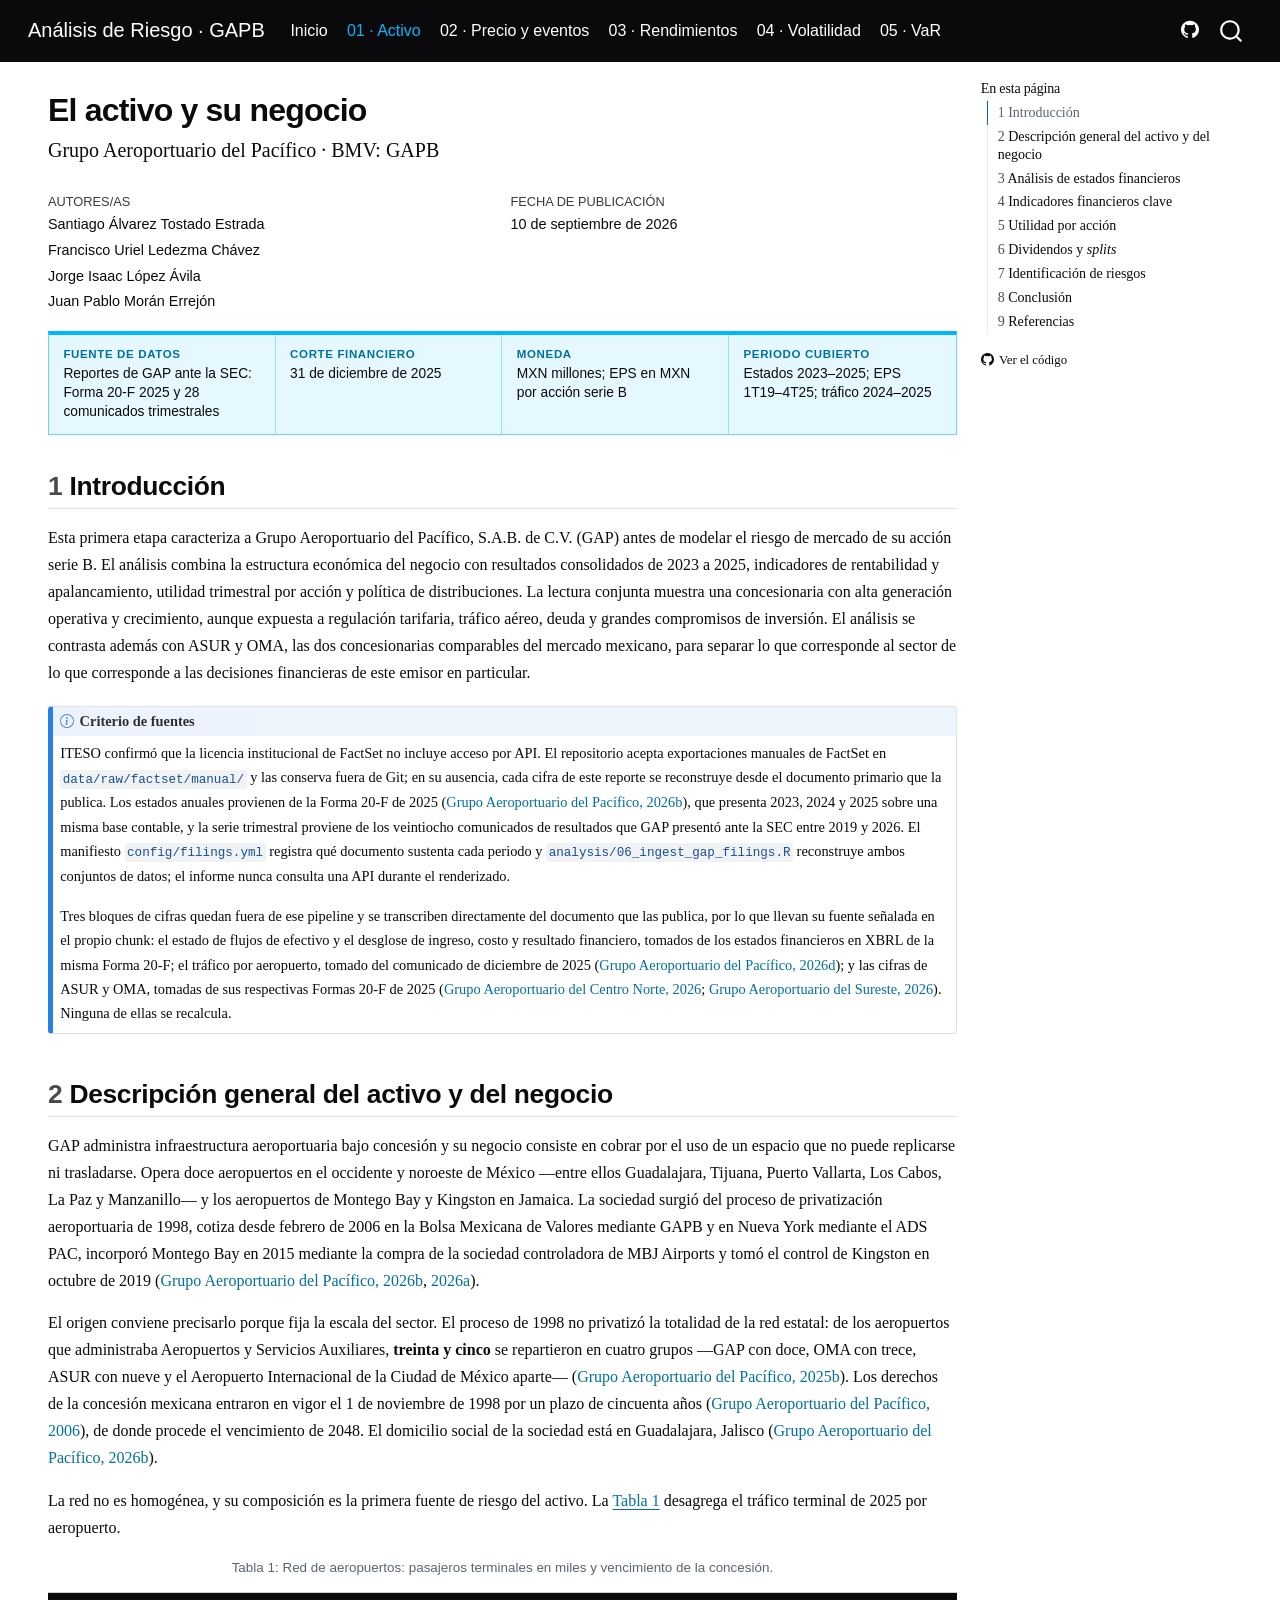
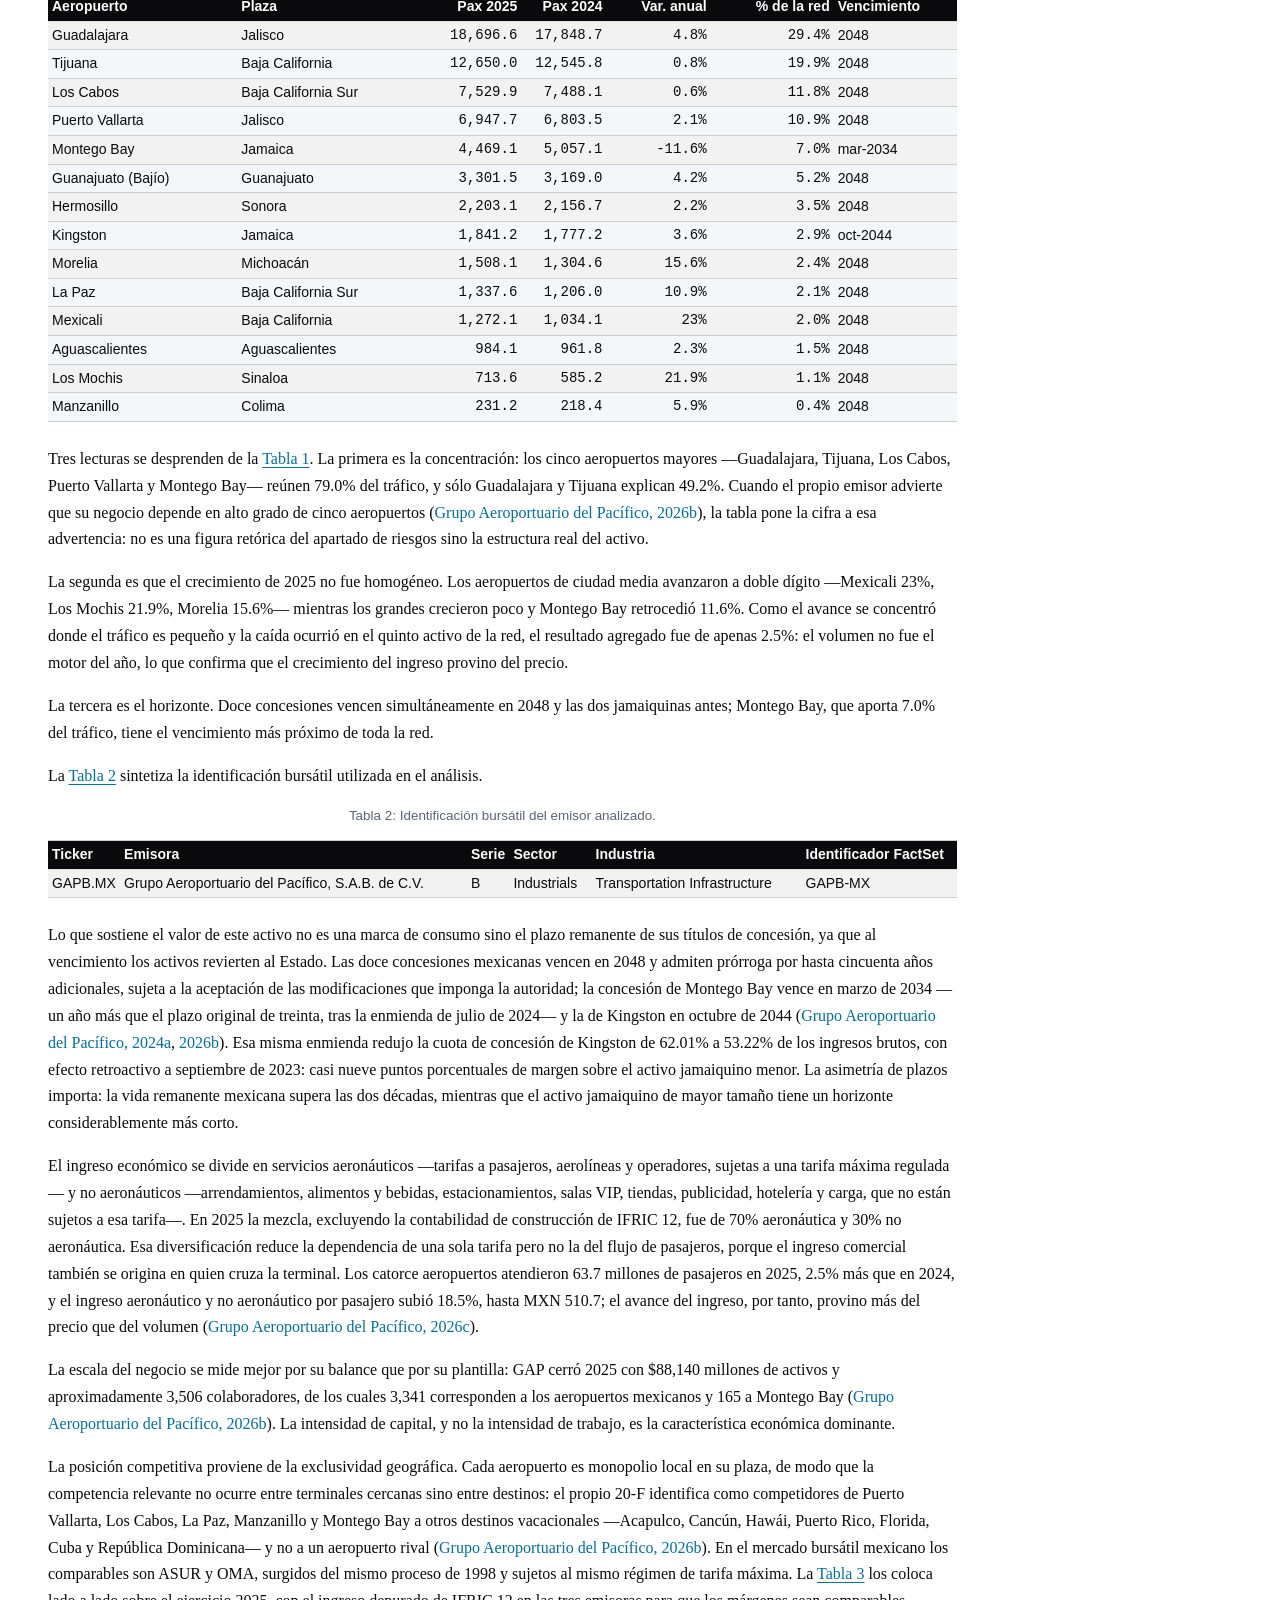
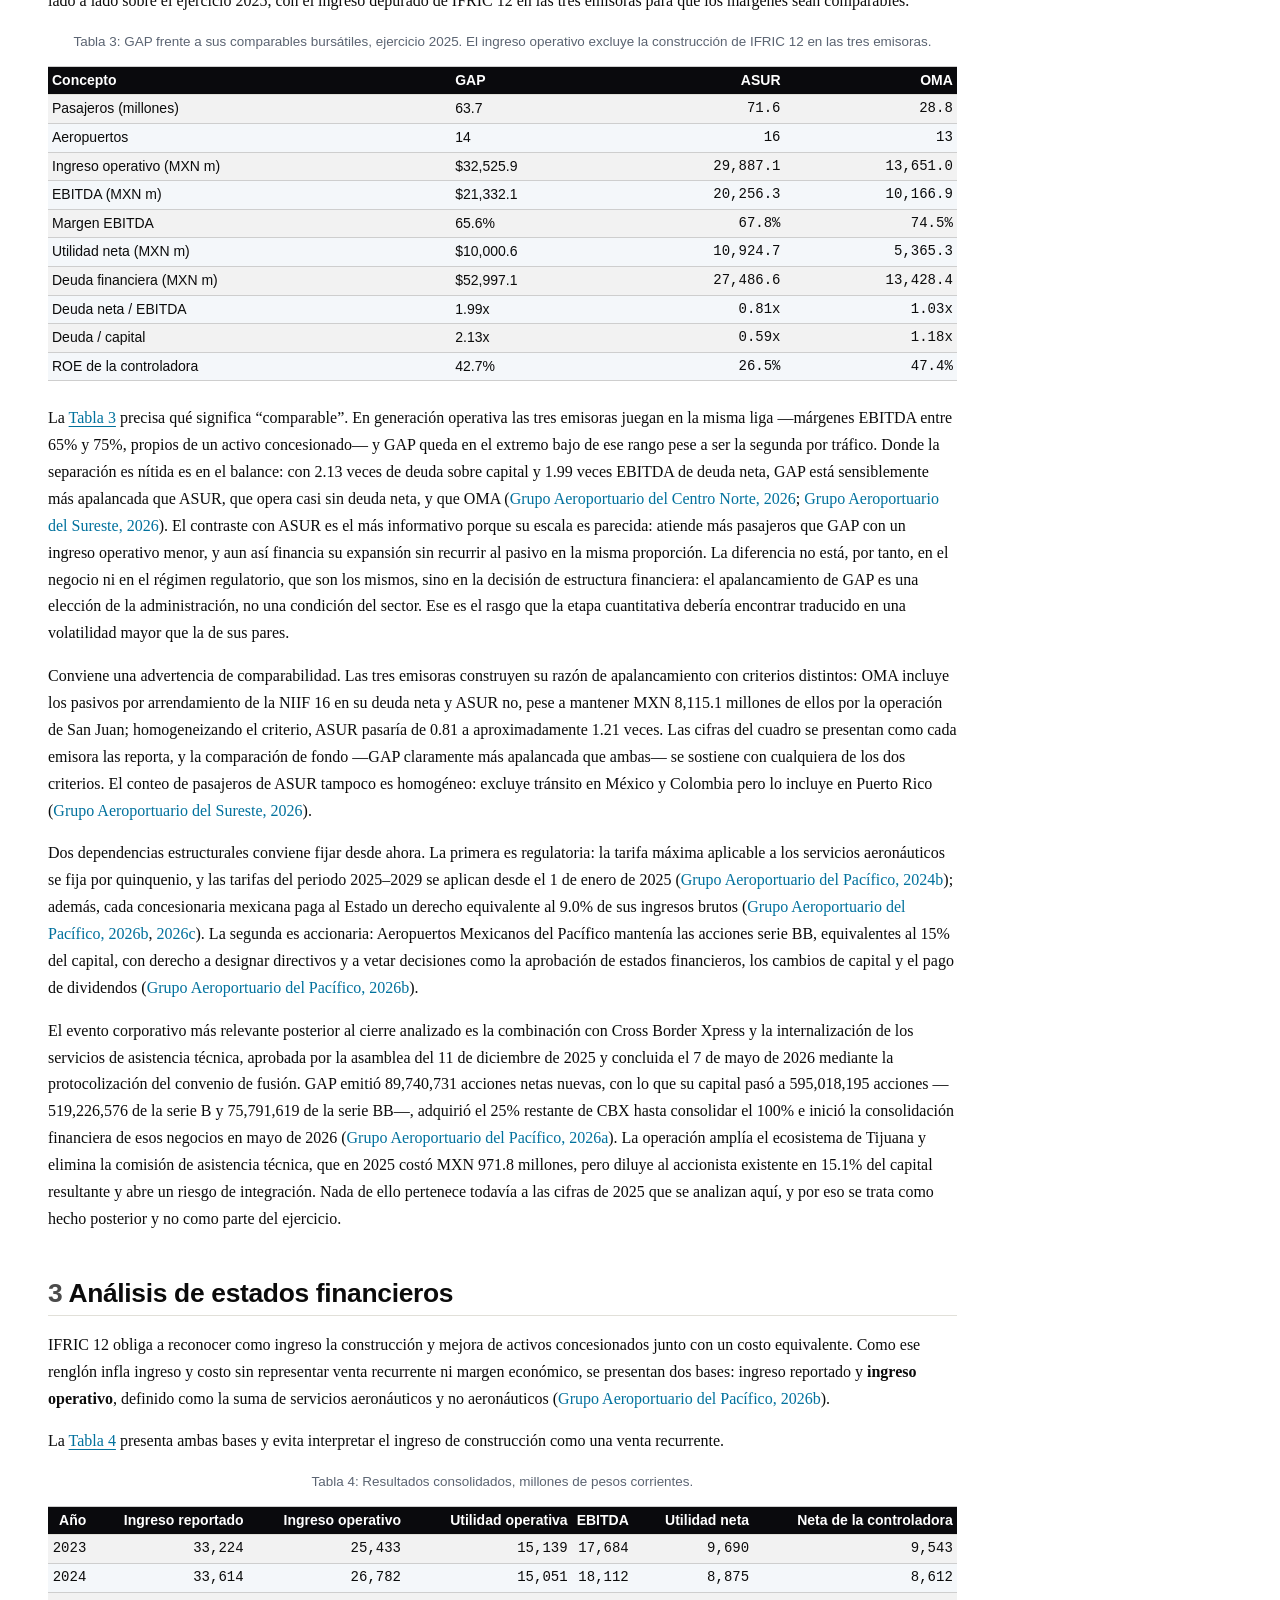
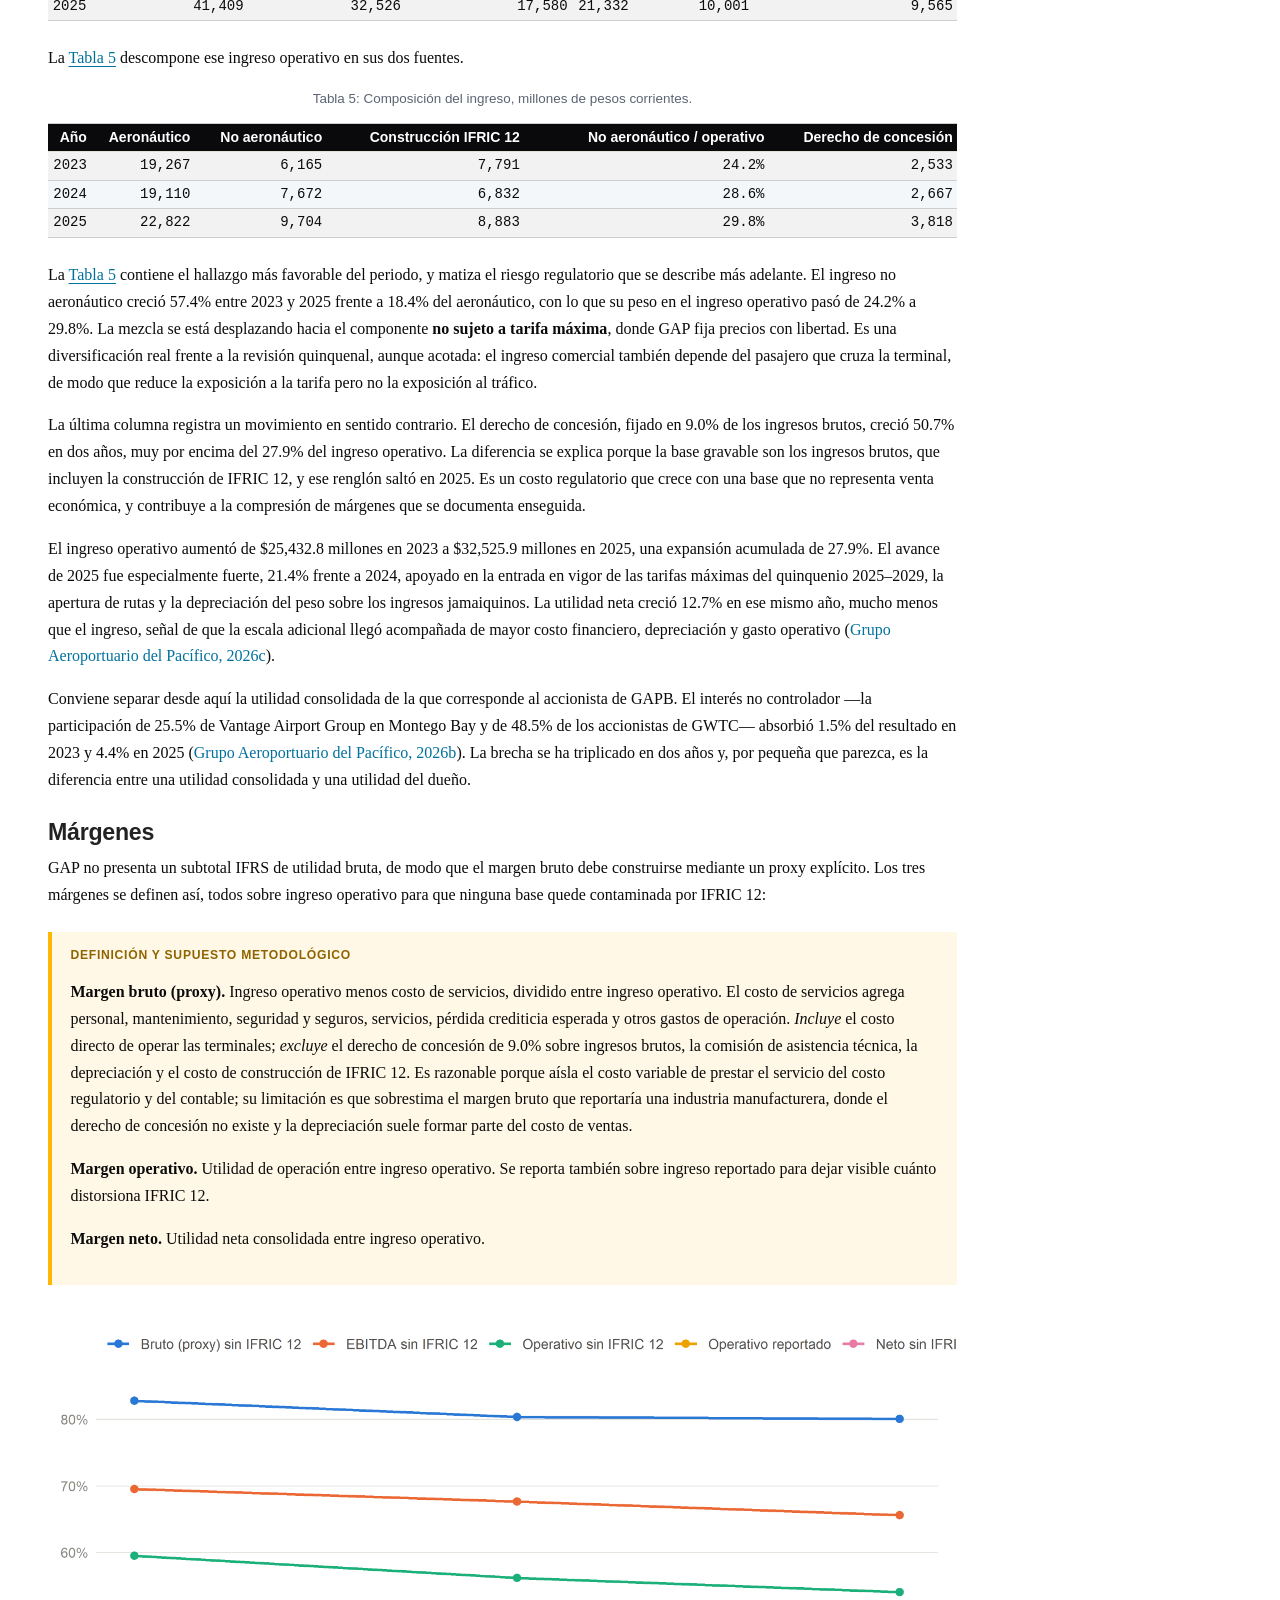
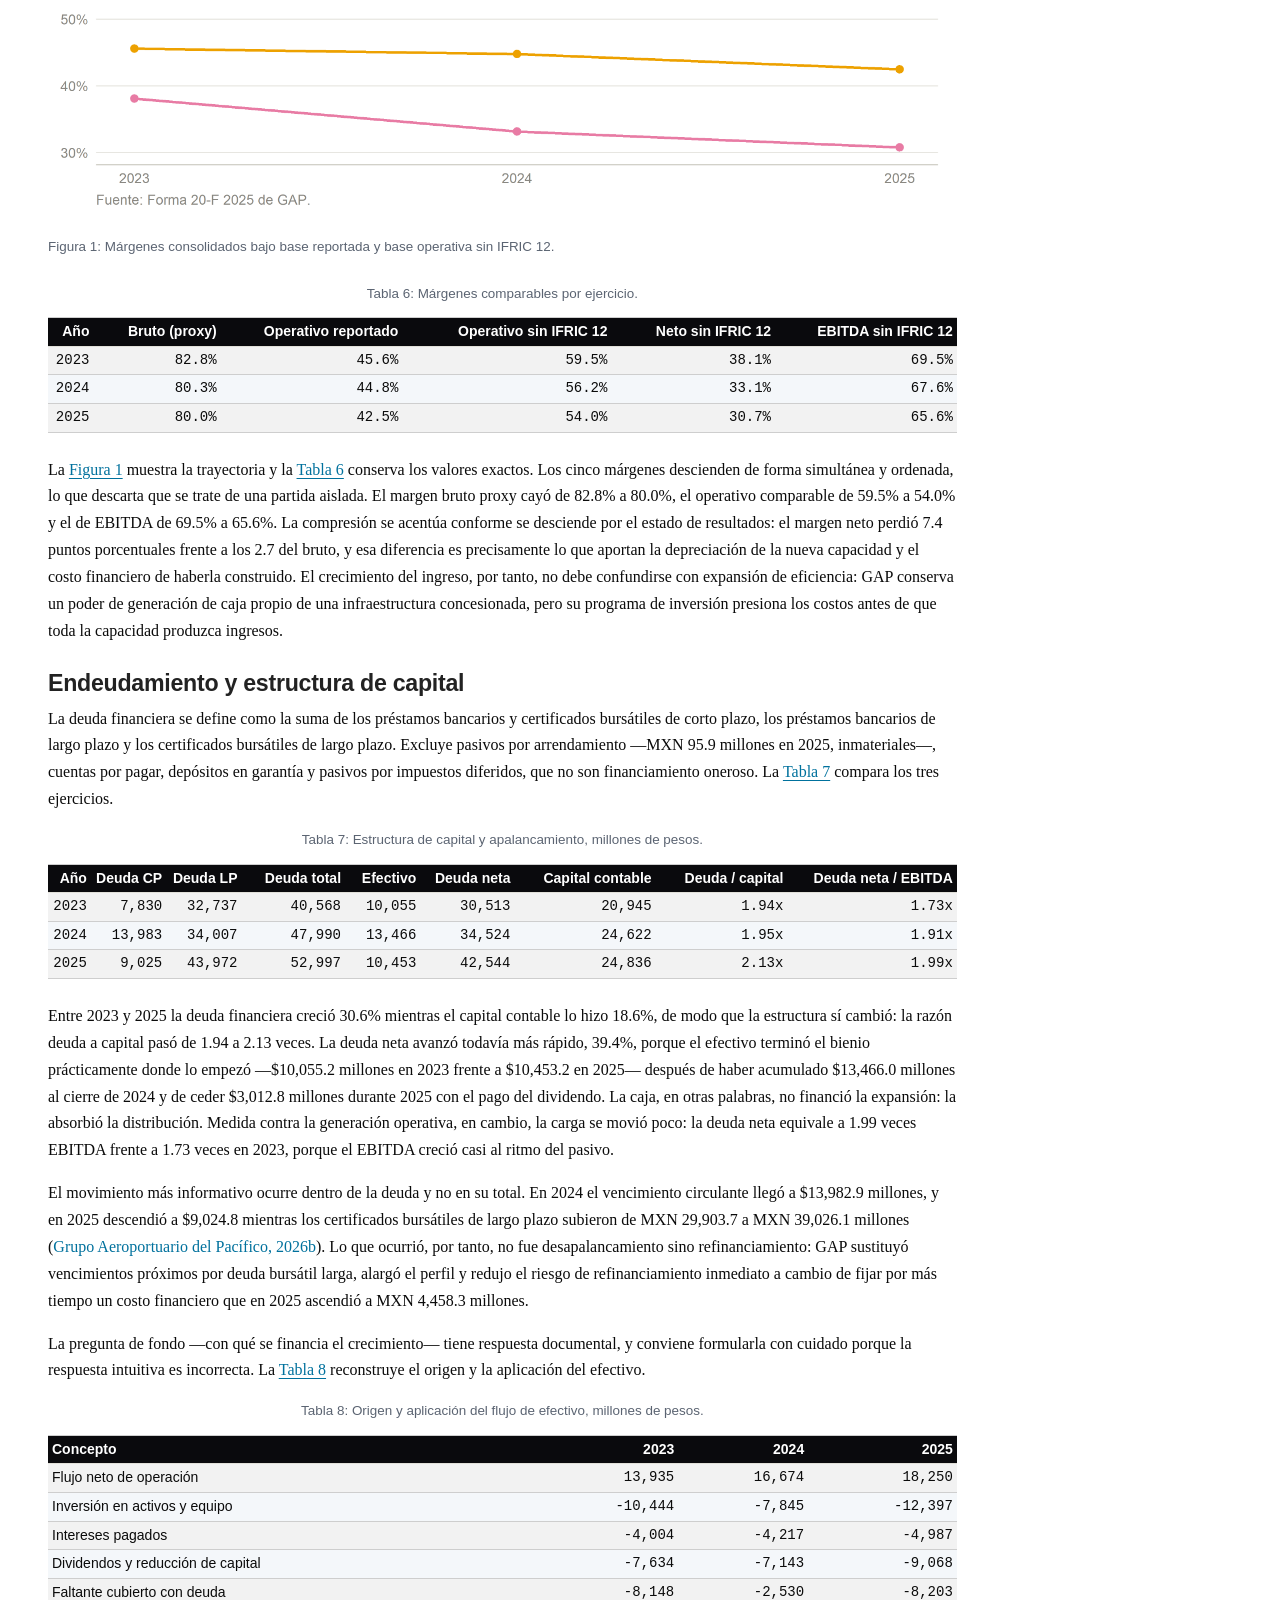
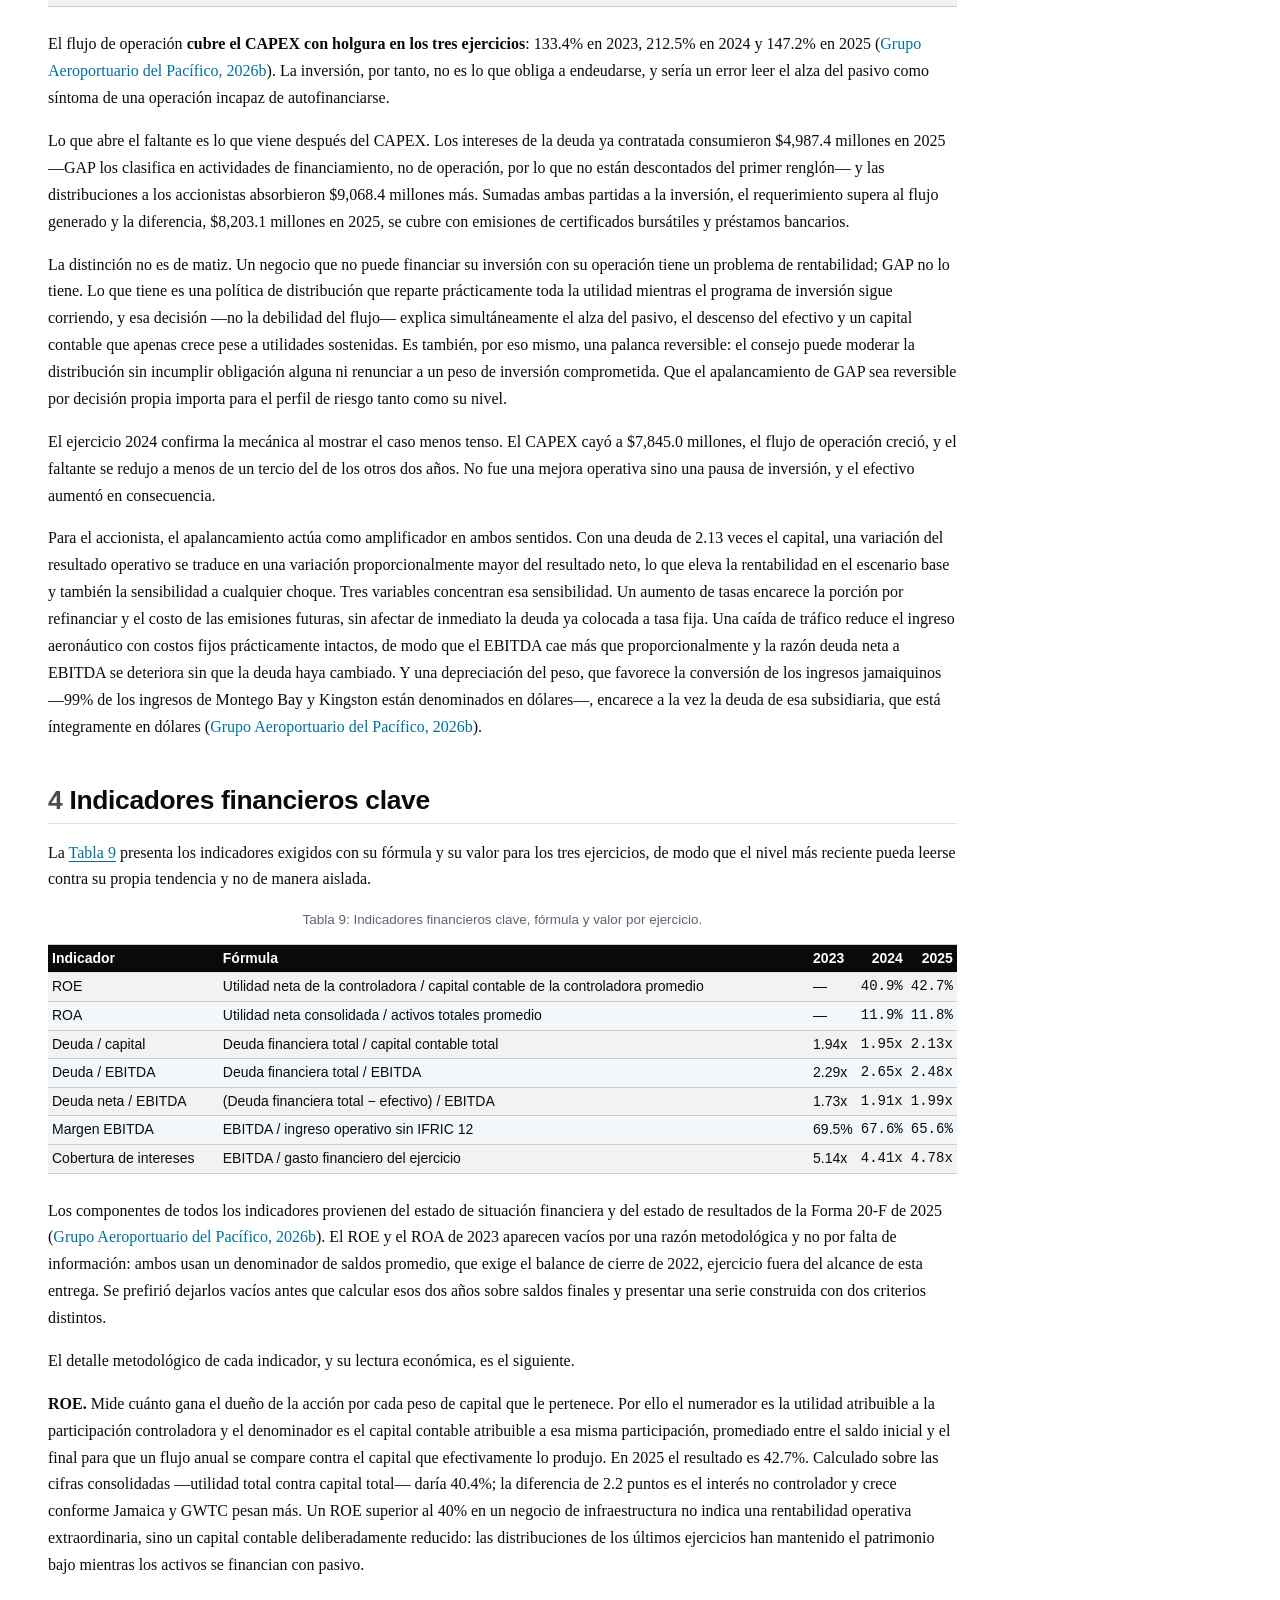
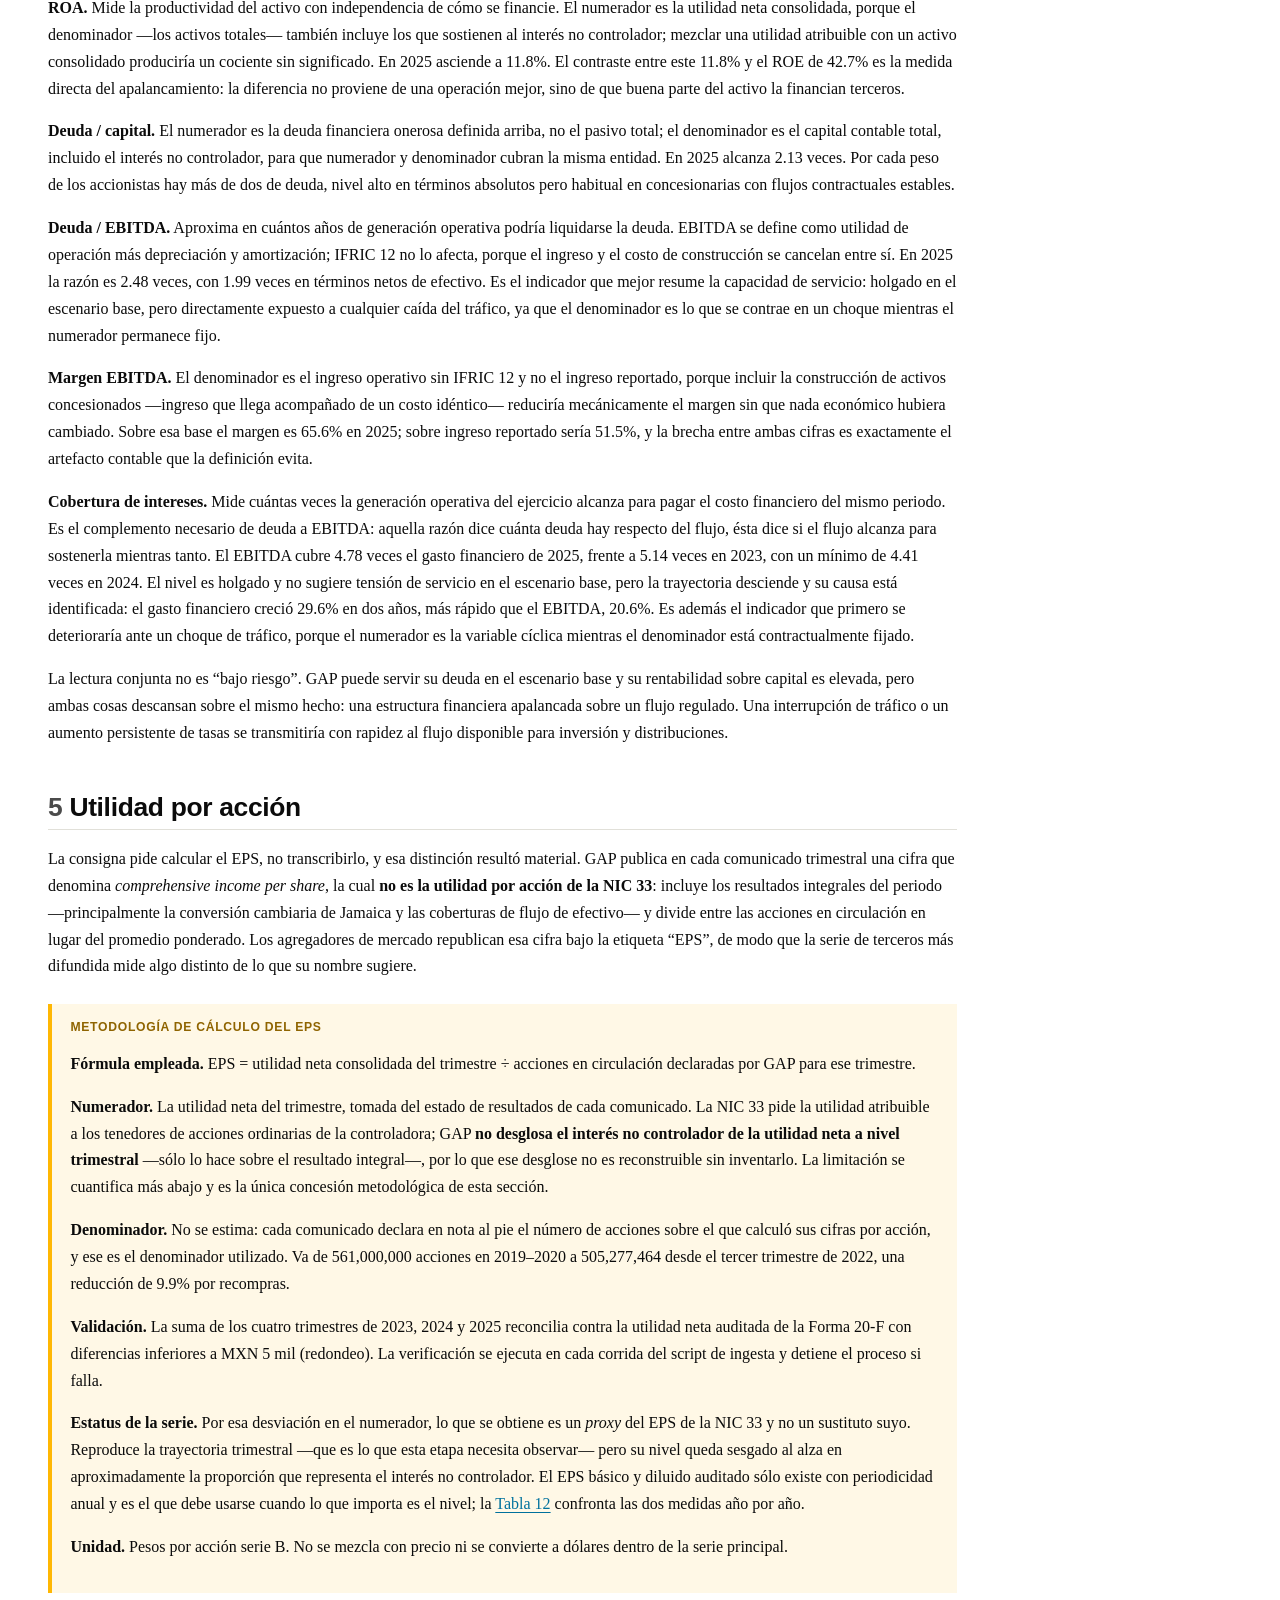
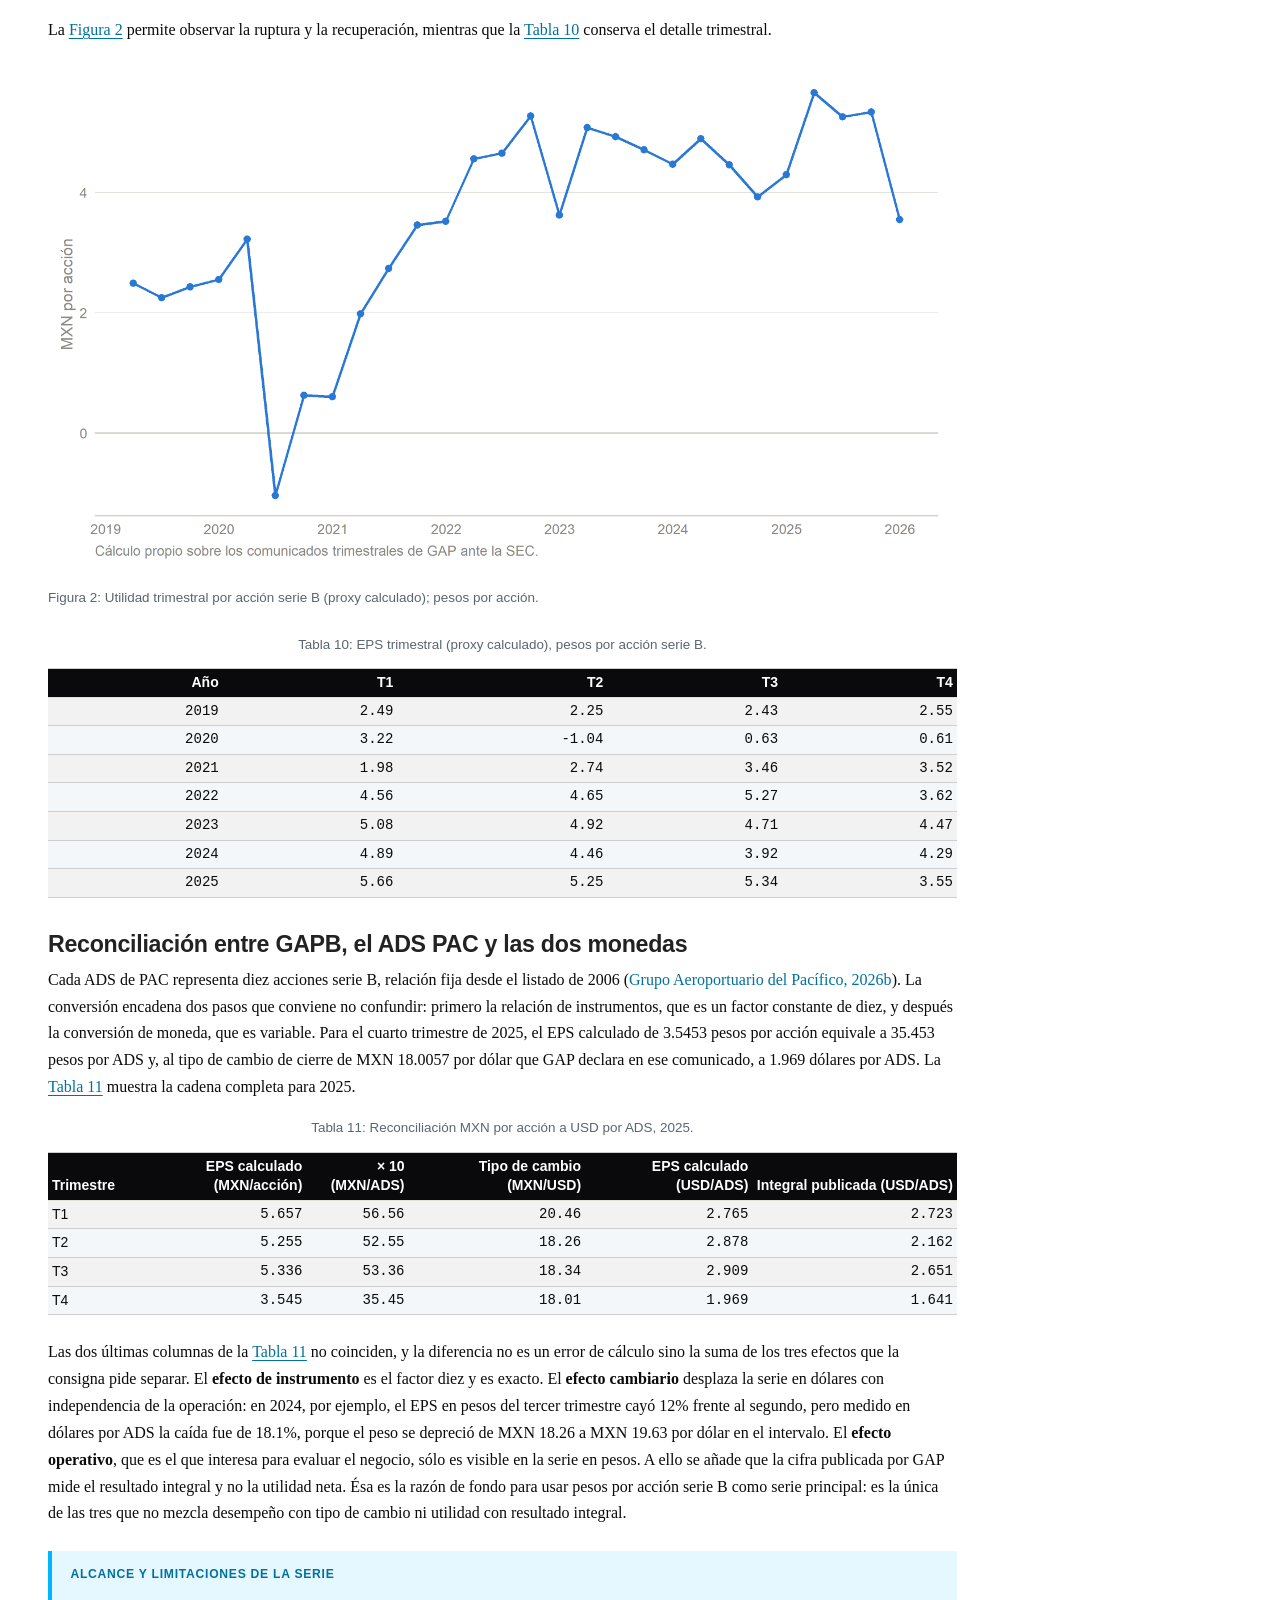
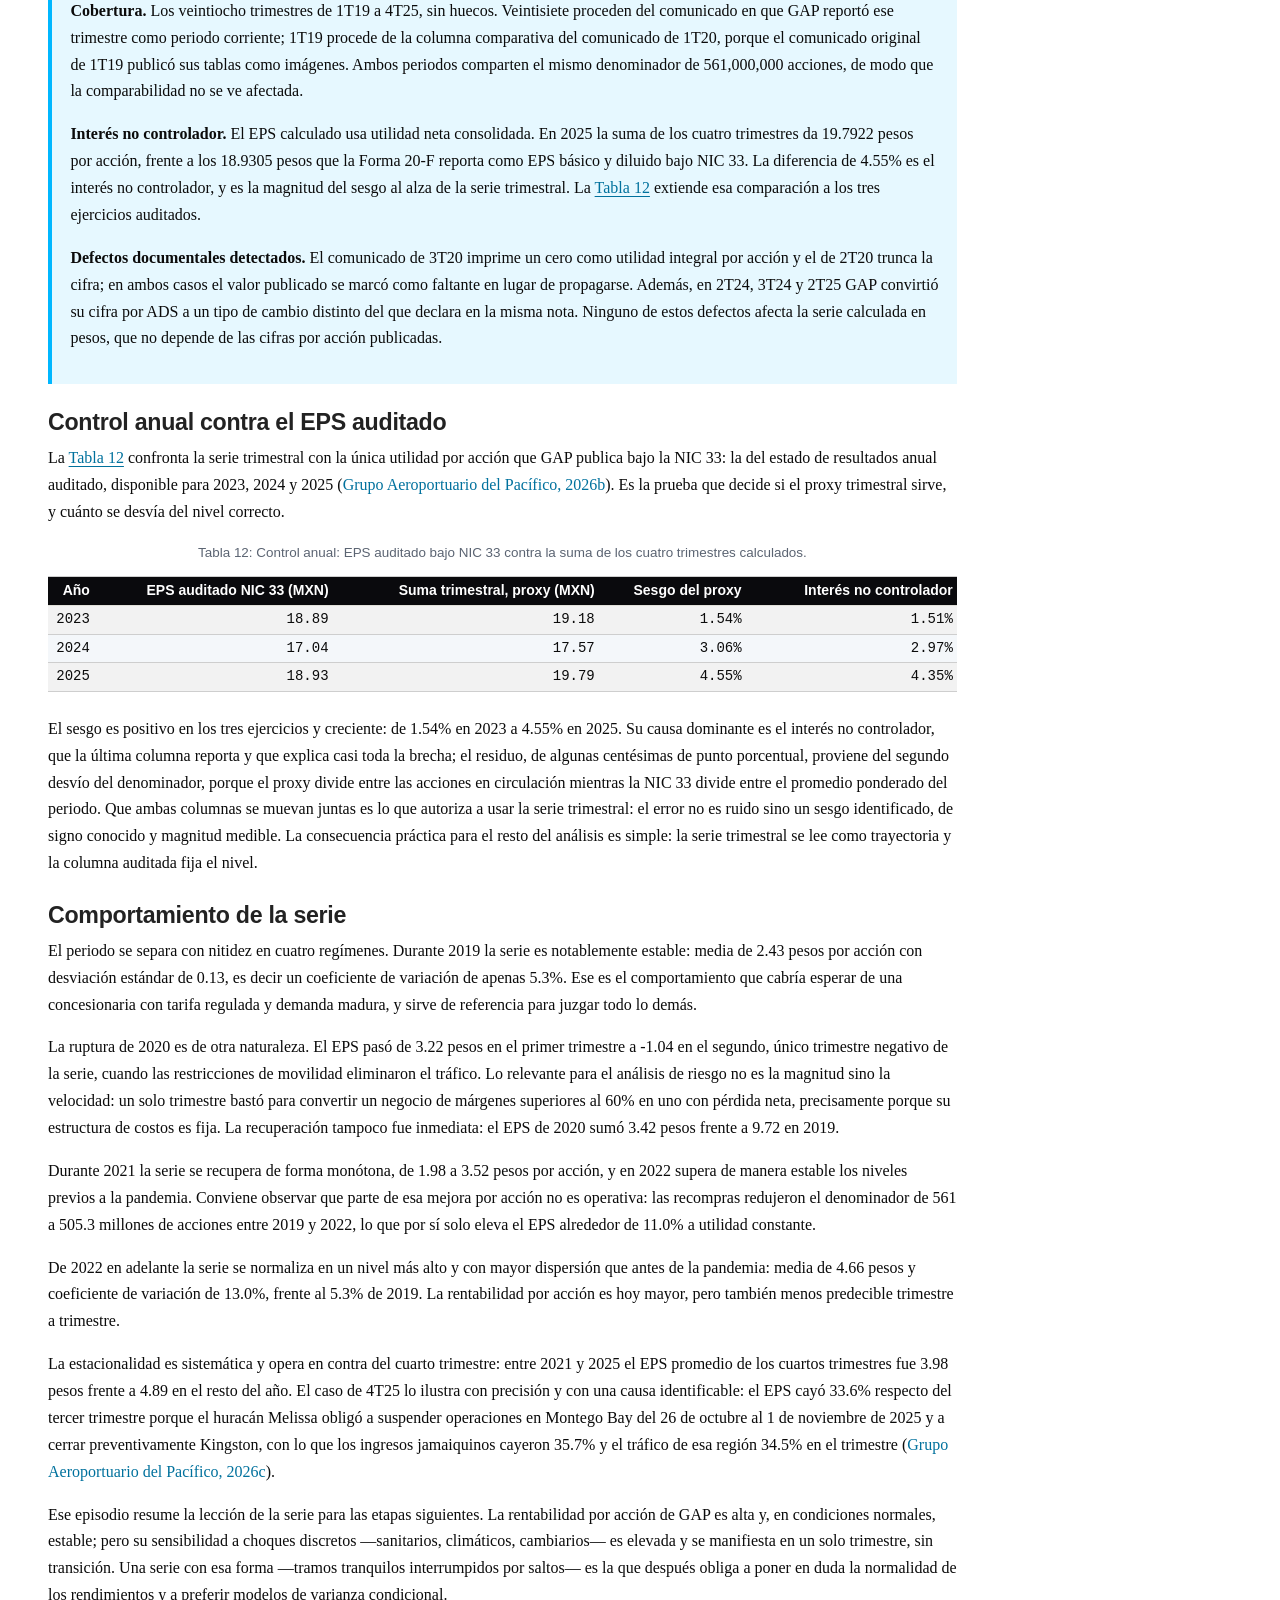
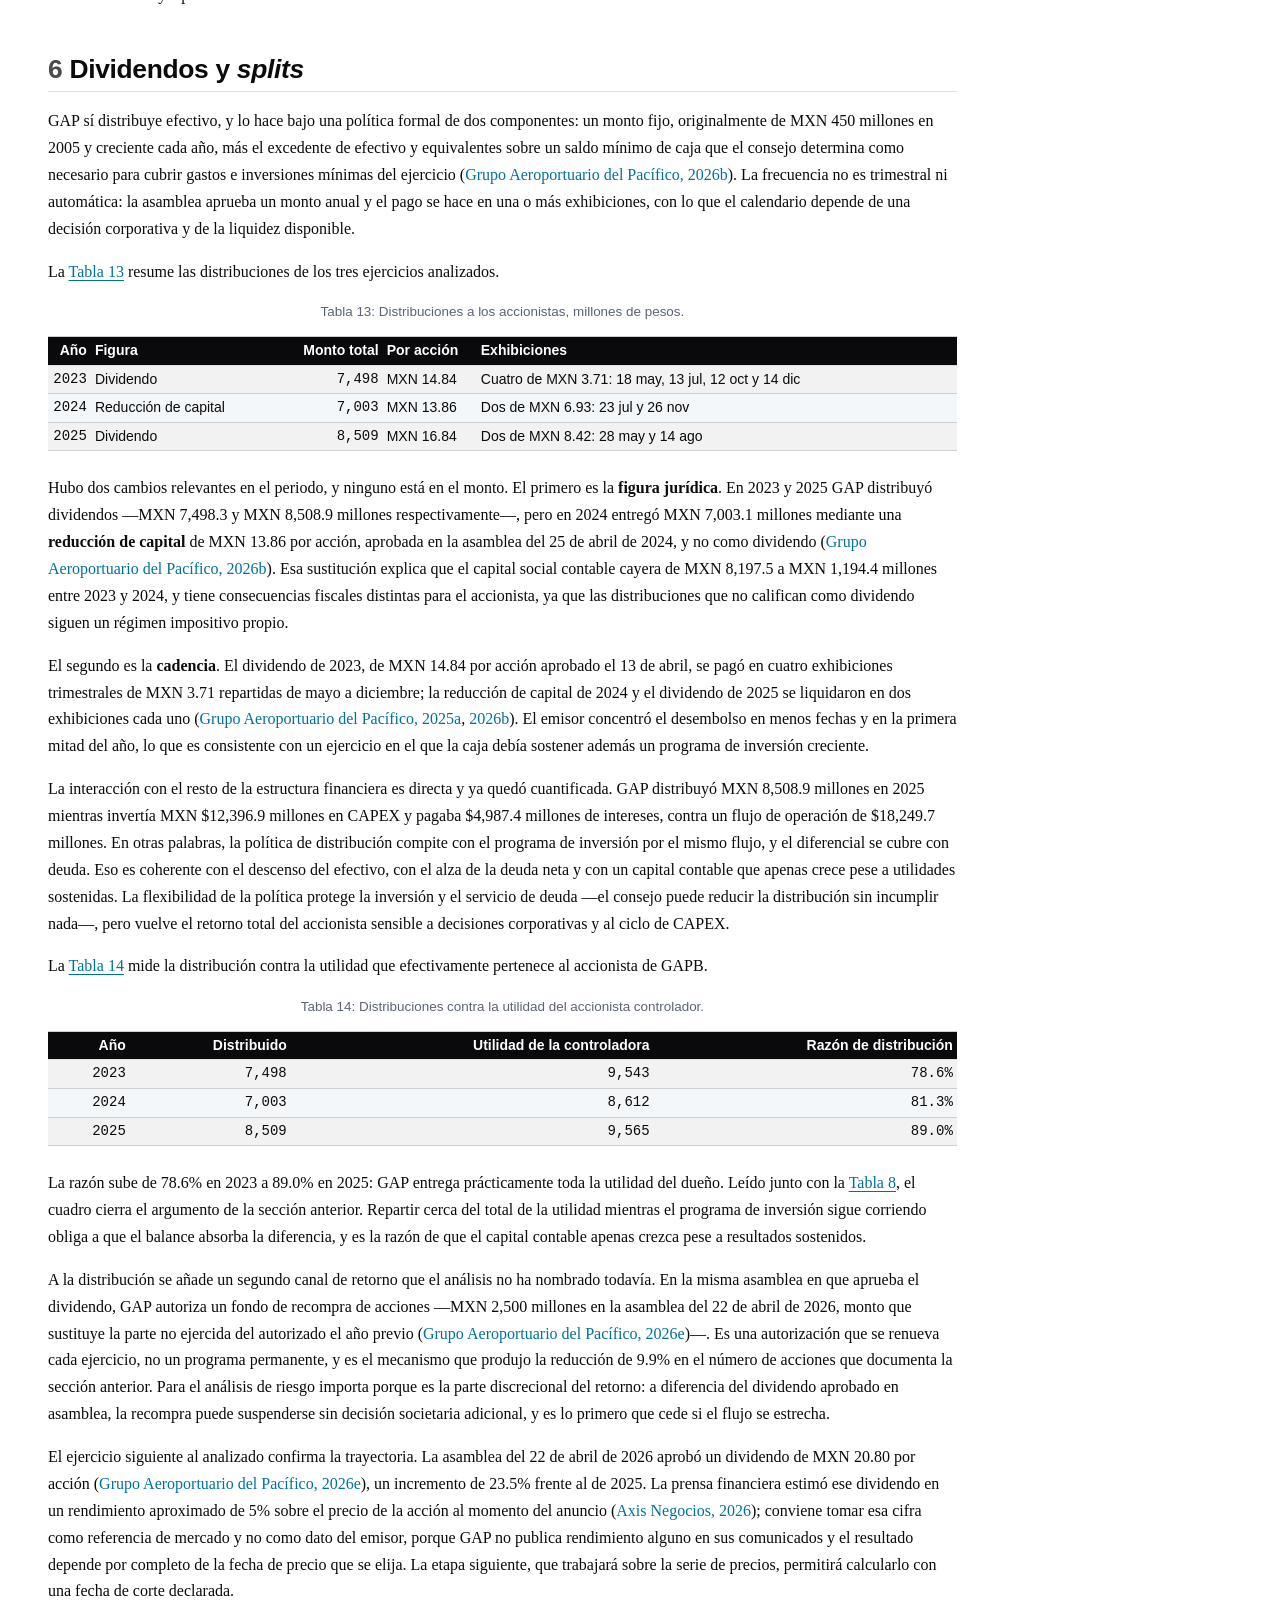
==== commit 57e5a2c8: "docs: re-render the site on the 2026-10 snapshot" ====
--- a/docs/01-asset-profile.html
+++ b/docs/01-asset-profile.html
@@ -27,7 +27,7 @@
 ul.task-list{list-style: none;}
 ul.task-list li input[type="checkbox"] {
   width: 0.8em;
-  margin: 0 0.8em 0.2em -1em; /* quarto-specific, see https://github.com/quarto-dev/quarto-cli/issues/4556 */
+  margin: 0 0.8em 0.2em -1em; /* quarto-specific, see https://github.com/quarto-dev/quarto-cli/issues/4556 */ 
   vertical-align: middle;
 }
 /* CSS for citations */
@@ -120,36 +120,36 @@
           <div class="collapse navbar-collapse" id="navbarCollapse">
             <ul class="navbar-nav navbar-nav-scroll me-auto">
   <li class="nav-item">
-    <a class="nav-link" href="./index.html">
+    <a class="nav-link" href="./index.html"> 
 <span class="menu-text">Inicio</span></a>
-  </li>
+  </li>  
   <li class="nav-item">
-    <a class="nav-link active" href="./01-asset-profile.html" aria-current="page">
+    <a class="nav-link active" href="./01-asset-profile.html" aria-current="page"> 
 <span class="menu-text">01 · Activo</span></a>
-  </li>
+  </li>  
   <li class="nav-item">
-    <a class="nav-link" href="./02-price-history-events.html">
+    <a class="nav-link" href="./02-price-history-events.html"> 
 <span class="menu-text">02 · Precio y eventos</span></a>
-  </li>
+  </li>  
   <li class="nav-item">
-    <a class="nav-link" href="./03-returns-volatility-gbm.html">
+    <a class="nav-link" href="./03-returns-volatility-gbm.html"> 
 <span class="menu-text">03 · Rendimientos</span></a>
-  </li>
+  </li>  
   <li class="nav-item">
-    <a class="nav-link" href="./04-variance-models.html">
+    <a class="nav-link" href="./04-variance-models.html"> 
 <span class="menu-text">04 · Volatilidad</span></a>
-  </li>
+  </li>  
   <li class="nav-item">
-    <a class="nav-link" href="./05-value-at-risk.html">
+    <a class="nav-link" href="./05-value-at-risk.html"> 
 <span class="menu-text">05 · VaR</span></a>
-  </li>
+  </li>  
 </ul>
             <ul class="navbar-nav navbar-nav-scroll ms-auto">
   <li class="nav-item compact">
     <a class="nav-link" href="https://github.com/Urielledezma/GAPB-Risk-Analysis"> <i class="bi bi-github" role="img" aria-label="Repositorio en GitHub">
-</i>
+</i> 
 <span class="menu-text"></span></a>
-  </li>
+  </li>  
 </ul>
           </div> <!-- /navcollapse -->
             <div class="quarto-navbar-tools">
@@ -164,7 +164,7 @@
     <div id="quarto-margin-sidebar" class="sidebar margin-sidebar">
         <nav id="TOC" role="doc-toc" class="toc-active">
     <h2 id="toc-title">En esta página</h2>
-
+   
   <ul>
   <li><a href="#introducción" id="toc-introducción" class="nav-link active" data-scroll-target="#introducción"><span class="header-section-number">1</span> Introducción</a></li>
   <li><a href="#descripción-general-del-activo-y-del-negocio" id="toc-descripción-general-del-activo-y-del-negocio" class="nav-link" data-scroll-target="#descripción-general-del-activo-y-del-negocio"><span class="header-section-number">2</span> Descripción general del activo y del negocio</a></li>
@@ -215,17 +215,17 @@
              <p>Juan Pablo Morán Errejón </p>
           </div>
   </div>
-
+    
     <div>
     <div class="quarto-title-meta-heading">Fecha de publicación</div>
     <div class="quarto-title-meta-contents">
-      <p class="date">21 de septiembre de 2026</p>
+      <p class="date">10 de septiembre de 2026</p>
     </div>
   </div>
-
-
+  
+    
   </div>
-
+  
 
 
 </header>
@@ -288,14 +288,15 @@
 <p>GAP administra infraestructura aeroportuaria bajo concesión y su negocio consiste en cobrar por el uso de un espacio que no puede replicarse ni trasladarse. Opera doce aeropuertos en el occidente y noroeste de México —entre ellos Guadalajara, Tijuana, Puerto Vallarta, Los Cabos, La Paz y Manzanillo— y los aeropuertos de Montego Bay y Kingston en Jamaica. La sociedad surgió del proceso de privatización aeroportuaria de 1998, cotiza desde febrero de 2006 en la Bolsa Mexicana de Valores mediante GAPB y en Nueva York mediante el ADS PAC, incorporó Montego Bay en 2015 mediante la compra de la sociedad controladora de MBJ Airports y tomó el control de Kingston en octubre de 2019 <span class="citation" data-cites="gap20f2025 gapcbx2026">(<a href="#ref-gap20f2025" role="doc-biblioref">Grupo Aeroportuario del Pacífico, 2026b</a>, <a href="#ref-gapcbx2026" role="doc-biblioref">2026a</a>)</span>.</p>
 <p>El origen conviene precisarlo porque fija la escala del sector. El proceso de 1998 no privatizó la totalidad de la red estatal: de los aeropuertos que administraba Aeropuertos y Servicios Auxiliares, <strong>treinta y cinco</strong> se repartieron en cuatro grupos —GAP con doce, OMA con trece, ASUR con nueve y el Aeropuerto Internacional de la Ciudad de México aparte— <span class="citation" data-cites="gapquienes2025">(<a href="#ref-gapquienes2025" role="doc-biblioref">Grupo Aeroportuario del Pacífico, 2025b</a>)</span>. Los derechos de la concesión mexicana entraron en vigor el 1 de noviembre de 1998 por un plazo de cincuenta años <span class="citation" data-cites="gapconcesion1998">(<a href="#ref-gapconcesion1998" role="doc-biblioref">Grupo Aeroportuario del Pacífico, 2006</a>)</span>, de donde procede el vencimiento de 2048. El domicilio social de la sociedad está en Guadalajara, Jalisco <span class="citation" data-cites="gap20f2025">(<a href="#ref-gap20f2025" role="doc-biblioref">Grupo Aeroportuario del Pacífico, 2026b</a>)</span>.</p>
 <p>La red no es homogénea, y su composición es la primera fuente de riesgo del activo. La <a href="#tbl-airports" class="quarto-xref">Tabla&nbsp;1</a> desagrega el tráfico terminal de 2025 por aeropuerto.</p>
-<div class="cell">
-<div id="tbl-airports" class="quarto-float quarto-figure quarto-figure-center anchored">
+<div class="cell" data-layout-align="center">
+<div id="tbl-airports" class="cell quarto-float quarto-figure quarto-figure-center anchored" data-layout-align="center">
 <figure class="quarto-float quarto-float-tbl figure">
 <figcaption class="quarto-float-caption-top quarto-float-caption quarto-float-tbl" id="tbl-airports-caption-0ceaefa1-69ba-4598-a22c-09a6ac19f8ca">
 Tabla&nbsp;1: Red de aeropuertos: pasajeros terminales en miles y vencimiento de la concesión.
 </figcaption>
 <div aria-describedby="tbl-airports-caption-0ceaefa1-69ba-4598-a22c-09a6ac19f8ca">
-<table class="caption-top table table-sm table-striped small">
+<div class="cell-output-display">
+<table class="cell caption-top table table-sm table-striped small">
 <colgroup>
 <col style="width: 20%">
 <col style="width: 21%">
@@ -446,6 +447,7 @@
 </tbody>
 </table>
 </div>
+</div>
 </figure>
 </div>
 </div>
@@ -453,14 +455,15 @@
 <p>La segunda es que el crecimiento de 2025 no fue homogéneo. Los aeropuertos de ciudad media avanzaron a doble dígito —Mexicali 23%, Los Mochis 21.9%, Morelia 15.6%— mientras los grandes crecieron poco y Montego Bay retrocedió 11.6%. Como el avance se concentró donde el tráfico es pequeño y la caída ocurrió en el quinto activo de la red, el resultado agregado fue de apenas 2.5%: el volumen no fue el motor del año, lo que confirma que el crecimiento del ingreso provino del precio.</p>
 <p>La tercera es el horizonte. Doce concesiones vencen simultáneamente en 2048 y las dos jamaiquinas antes; Montego Bay, que aporta 7.0% del tráfico, tiene el vencimiento más próximo de toda la red.</p>
 <p>La <a href="#tbl-asset-metadata" class="quarto-xref">Tabla&nbsp;2</a> sintetiza la identificación bursátil utilizada en el análisis.</p>
-<div class="cell">
-<div id="tbl-asset-metadata" class="quarto-float quarto-figure quarto-figure-center anchored">
+<div class="cell" data-layout-align="center">
+<div id="tbl-asset-metadata" class="cell quarto-float quarto-figure quarto-figure-center anchored" data-layout-align="center">
 <figure class="quarto-float quarto-float-tbl figure">
 <figcaption class="quarto-float-caption-top quarto-float-caption quarto-float-tbl" id="tbl-asset-metadata-caption-0ceaefa1-69ba-4598-a22c-09a6ac19f8ca">
 Tabla&nbsp;2: Identificación bursátil del emisor analizado.
 </figcaption>
 <div aria-describedby="tbl-asset-metadata-caption-0ceaefa1-69ba-4598-a22c-09a6ac19f8ca">
-<table class="caption-top table table-sm table-striped small">
+<div class="cell-output-display">
+<table class="cell caption-top table table-sm table-striped small">
 <colgroup>
 <col style="width: 6%">
 <col style="width: 38%">
@@ -491,6 +494,7 @@
 </tbody>
 </table>
 </div>
+</div>
 </figure>
 </div>
 </div>
@@ -498,14 +502,15 @@
 <p>El ingreso económico se divide en servicios aeronáuticos —tarifas a pasajeros, aerolíneas y operadores, sujetas a una tarifa máxima regulada— y no aeronáuticos —arrendamientos, alimentos y bebidas, estacionamientos, salas VIP, tiendas, publicidad, hotelería y carga, que no están sujetos a esa tarifa—. En 2025 la mezcla, excluyendo la contabilidad de construcción de IFRIC 12, fue de 70% aeronáutica y 30% no aeronáutica. Esa diversificación reduce la dependencia de una sola tarifa pero no la del flujo de pasajeros, porque el ingreso comercial también se origina en quien cruza la terminal. Los catorce aeropuertos atendieron 63.7 millones de pasajeros en 2025, 2.5% más que en 2024, y el ingreso aeronáutico y no aeronáutico por pasajero subió 18.5%, hasta MXN 510.7; el avance del ingreso, por tanto, provino más del precio que del volumen <span class="citation" data-cites="gap4q2025">(<a href="#ref-gap4q2025" role="doc-biblioref">Grupo Aeroportuario del Pacífico, 2026c</a>)</span>.</p>
 <p>La escala del negocio se mide mejor por su balance que por su plantilla: GAP cerró 2025 con $88,140 millones de activos y aproximadamente 3,506 colaboradores, de los cuales 3,341 corresponden a los aeropuertos mexicanos y 165 a Montego Bay <span class="citation" data-cites="gap20f2025">(<a href="#ref-gap20f2025" role="doc-biblioref">Grupo Aeroportuario del Pacífico, 2026b</a>)</span>. La intensidad de capital, y no la intensidad de trabajo, es la característica económica dominante.</p>
 <p>La posición competitiva proviene de la exclusividad geográfica. Cada aeropuerto es monopolio local en su plaza, de modo que la competencia relevante no ocurre entre terminales cercanas sino entre destinos: el propio 20-F identifica como competidores de Puerto Vallarta, Los Cabos, La Paz, Manzanillo y Montego Bay a otros destinos vacacionales —Acapulco, Cancún, Hawái, Puerto Rico, Florida, Cuba y República Dominicana— y no a un aeropuerto rival <span class="citation" data-cites="gap20f2025">(<a href="#ref-gap20f2025" role="doc-biblioref">Grupo Aeroportuario del Pacífico, 2026b</a>)</span>. En el mercado bursátil mexicano los comparables son ASUR y OMA, surgidos del mismo proceso de 1998 y sujetos al mismo régimen de tarifa máxima. La <a href="#tbl-peers" class="quarto-xref">Tabla&nbsp;3</a> los coloca lado a lado sobre el ejercicio 2025, con el ingreso depurado de IFRIC 12 en las tres emisoras para que los márgenes sean comparables.</p>
-<div class="cell">
-<div id="tbl-peers" class="quarto-float quarto-figure quarto-figure-center anchored">
+<div class="cell" data-layout-align="center">
+<div id="tbl-peers" class="cell quarto-float quarto-figure quarto-figure-center anchored" data-layout-align="center">
 <figure class="quarto-float quarto-float-tbl figure">
 <figcaption class="quarto-float-caption-top quarto-float-caption quarto-float-tbl" id="tbl-peers-caption-0ceaefa1-69ba-4598-a22c-09a6ac19f8ca">
 Tabla&nbsp;3: GAP frente a sus comparables bursátiles, ejercicio 2025. El ingreso operativo excluye la construcción de IFRIC 12 en las tres emisoras.
 </figcaption>
 <div aria-describedby="tbl-peers-caption-0ceaefa1-69ba-4598-a22c-09a6ac19f8ca">
-<table class="caption-top table table-sm table-striped small">
+<div class="cell-output-display">
+<table class="cell caption-top table table-sm table-striped small">
 <thead>
 <tr class="header">
 <th style="text-align: left;">Concepto</th>
@@ -577,6 +582,7 @@
 </tr>
 </tbody>
 </table>
+</div>
 </div>
 </figure>
 </div>
@@ -590,14 +596,15 @@
 <h2 data-number="3" class="anchored" data-anchor-id="análisis-de-estados-financieros"><span class="header-section-number">3</span> Análisis de estados financieros</h2>
 <p>IFRIC 12 obliga a reconocer como ingreso la construcción y mejora de activos concesionados junto con un costo equivalente. Como ese renglón infla ingreso y costo sin representar venta recurrente ni margen económico, se presentan dos bases: ingreso reportado y <strong>ingreso operativo</strong>, definido como la suma de servicios aeronáuticos y no aeronáuticos <span class="citation" data-cites="gap20f2025">(<a href="#ref-gap20f2025" role="doc-biblioref">Grupo Aeroportuario del Pacífico, 2026b</a>)</span>.</p>
 <p>La <a href="#tbl-financials" class="quarto-xref">Tabla&nbsp;4</a> presenta ambas bases y evita interpretar el ingreso de construcción como una venta recurrente.</p>
-<div class="cell">
-<div id="tbl-financials" class="quarto-float quarto-figure quarto-figure-center anchored">
+<div class="cell" data-layout-align="center">
+<div id="tbl-financials" class="cell quarto-float quarto-figure quarto-figure-center anchored" data-layout-align="center">
 <figure class="quarto-float quarto-float-tbl figure">
 <figcaption class="quarto-float-caption-top quarto-float-caption quarto-float-tbl" id="tbl-financials-caption-0ceaefa1-69ba-4598-a22c-09a6ac19f8ca">
 Tabla&nbsp;4: Resultados consolidados, millones de pesos corrientes.
 </figcaption>
 <div aria-describedby="tbl-financials-caption-0ceaefa1-69ba-4598-a22c-09a6ac19f8ca">
-<table class="caption-top table table-sm table-striped small">
+<div class="cell-output-display">
+<table class="cell caption-top table table-sm table-striped small">
 <colgroup>
 <col style="width: 4%">
 <col style="width: 17%">
@@ -649,18 +656,20 @@
 </tbody>
 </table>
 </div>
+</div>
 </figure>
 </div>
 </div>
 <p>La <a href="#tbl-revenue-mix" class="quarto-xref">Tabla&nbsp;5</a> descompone ese ingreso operativo en sus dos fuentes.</p>
-<div class="cell">
-<div id="tbl-revenue-mix" class="quarto-float quarto-figure quarto-figure-center anchored">
+<div class="cell" data-layout-align="center">
+<div id="tbl-revenue-mix" class="cell quarto-float quarto-figure quarto-figure-center anchored" data-layout-align="center">
 <figure class="quarto-float quarto-float-tbl figure">
 <figcaption class="quarto-float-caption-top quarto-float-caption quarto-float-tbl" id="tbl-revenue-mix-caption-0ceaefa1-69ba-4598-a22c-09a6ac19f8ca">
 Tabla&nbsp;5: Composición del ingreso, millones de pesos corrientes.
 </figcaption>
 <div aria-describedby="tbl-revenue-mix-caption-0ceaefa1-69ba-4598-a22c-09a6ac19f8ca">
-<table class="caption-top table table-sm table-striped small">
+<div class="cell-output-display">
+<table class="cell caption-top table table-sm table-striped small">
 <colgroup>
 <col style="width: 4%">
 <col style="width: 11%">
@@ -707,6 +716,7 @@
 </tbody>
 </table>
 </div>
+</div>
 </figure>
 </div>
 </div>
@@ -723,11 +733,12 @@
 <p><strong>Margen operativo.</strong> Utilidad de operación entre ingreso operativo. Se reporta también sobre ingreso reportado para dejar visible cuánto distorsiona IFRIC 12.</p>
 <p><strong>Margen neto.</strong> Utilidad neta consolidada entre ingreso operativo.</p>
 </div>
-<div class="cell">
-<div id="fig-margins" class="quarto-float quarto-figure quarto-figure-center anchored" alt="Márgenes consolidados bajo base reportada y base operativa sin IFRIC 12.">
+<div class="cell" data-layout-align="center">
+<div class="cell-output-display">
+<div id="fig-margins" class="quarto-float quarto-figure quarto-figure-center anchored" data-fig-align="center">
 <figure class="quarto-float quarto-float-fig figure">
 <div aria-describedby="fig-margins-caption-0ceaefa1-69ba-4598-a22c-09a6ac19f8ca">
-<img src="01-asset-profile_files/figure-html/fig-margins-1.png" class="img-fluid figure-img" alt="Márgenes consolidados bajo base reportada y base operativa sin IFRIC 12.">
+<img src="01-asset-profile_files/figure-html/fig-margins-1.png" class="img-fluid quarto-figure quarto-figure-center figure-img" width="1600">
 </div>
 <figcaption class="quarto-float-caption-bottom quarto-float-caption quarto-float-fig" id="fig-margins-caption-0ceaefa1-69ba-4598-a22c-09a6ac19f8ca">
 Figura&nbsp;1: Márgenes consolidados bajo base reportada y base operativa sin IFRIC 12.
@@ -735,14 +746,16 @@
 </figure>
 </div>
 </div>
-<div class="cell">
-<div id="tbl-margins" class="quarto-float quarto-figure quarto-figure-center anchored">
+</div>
+<div class="cell" data-layout-align="center">
+<div id="tbl-margins" class="cell quarto-float quarto-figure quarto-figure-center anchored" data-layout-align="center">
 <figure class="quarto-float quarto-float-tbl figure">
 <figcaption class="quarto-float-caption-top quarto-float-caption quarto-float-tbl" id="tbl-margins-caption-0ceaefa1-69ba-4598-a22c-09a6ac19f8ca">
 Tabla&nbsp;6: Márgenes comparables por ejercicio.
 </figcaption>
 <div aria-describedby="tbl-margins-caption-0ceaefa1-69ba-4598-a22c-09a6ac19f8ca">
-<table class="caption-top table table-sm table-striped small">
+<div class="cell-output-display">
+<table class="cell caption-top table table-sm table-striped small">
 <colgroup>
 <col style="width: 5%">
 <col style="width: 14%">
@@ -789,6 +802,7 @@
 </tbody>
 </table>
 </div>
+</div>
 </figure>
 </div>
 </div>
@@ -797,14 +811,15 @@
 <section id="endeudamiento-y-estructura-de-capital" class="level3">
 <h3 class="anchored" data-anchor-id="endeudamiento-y-estructura-de-capital">Endeudamiento y estructura de capital</h3>
 <p>La deuda financiera se define como la suma de los préstamos bancarios y certificados bursátiles de corto plazo, los préstamos bancarios de largo plazo y los certificados bursátiles de largo plazo. Excluye pasivos por arrendamiento —MXN 95.9 millones en 2025, inmateriales—, cuentas por pagar, depósitos en garantía y pasivos por impuestos diferidos, que no son financiamiento oneroso. La <a href="#tbl-leverage" class="quarto-xref">Tabla&nbsp;7</a> compara los tres ejercicios.</p>
-<div class="cell">
-<div id="tbl-leverage" class="quarto-float quarto-figure quarto-figure-center anchored">
+<div class="cell" data-layout-align="center">
+<div id="tbl-leverage" class="cell quarto-float quarto-figure quarto-figure-center anchored" data-layout-align="center">
 <figure class="quarto-float quarto-float-tbl figure">
 <figcaption class="quarto-float-caption-top quarto-float-caption quarto-float-tbl" id="tbl-leverage-caption-0ceaefa1-69ba-4598-a22c-09a6ac19f8ca">
 Tabla&nbsp;7: Estructura de capital y apalancamiento, millones de pesos.
 </figcaption>
 <div aria-describedby="tbl-leverage-caption-0ceaefa1-69ba-4598-a22c-09a6ac19f8ca">
-<table class="caption-top table table-sm table-striped small">
+<div class="cell-output-display">
+<table class="cell caption-top table table-sm table-striped small">
 <colgroup>
 <col style="width: 4%">
 <col style="width: 8%">
@@ -866,20 +881,22 @@
 </tbody>
 </table>
 </div>
+</div>
 </figure>
 </div>
 </div>
 <p>Entre 2023 y 2025 la deuda financiera creció 30.6% mientras el capital contable lo hizo 18.6%, de modo que la estructura sí cambió: la razón deuda a capital pasó de 1.94 a 2.13 veces. La deuda neta avanzó todavía más rápido, 39.4%, porque el efectivo terminó el bienio prácticamente donde lo empezó —$10,055.2 millones en 2023 frente a $10,453.2 en 2025— después de haber acumulado $13,466.0 millones al cierre de 2024 y de ceder $3,012.8 millones durante 2025 con el pago del dividendo. La caja, en otras palabras, no financió la expansión: la absorbió la distribución. Medida contra la generación operativa, en cambio, la carga se movió poco: la deuda neta equivale a 1.99 veces EBITDA frente a 1.73 veces en 2023, porque el EBITDA creció casi al ritmo del pasivo.</p>
 <p>El movimiento más informativo ocurre dentro de la deuda y no en su total. En 2024 el vencimiento circulante llegó a $13,982.9 millones, y en 2025 descendió a $9,024.8 mientras los certificados bursátiles de largo plazo subieron de MXN 29,903.7 a MXN 39,026.1 millones <span class="citation" data-cites="gap20f2025">(<a href="#ref-gap20f2025" role="doc-biblioref">Grupo Aeroportuario del Pacífico, 2026b</a>)</span>. Lo que ocurrió, por tanto, no fue desapalancamiento sino refinanciamiento: GAP sustituyó vencimientos próximos por deuda bursátil larga, alargó el perfil y redujo el riesgo de refinanciamiento inmediato a cambio de fijar por más tiempo un costo financiero que en 2025 ascendió a MXN 4,458.3 millones.</p>
 <p>La pregunta de fondo —con qué se financia el crecimiento— tiene respuesta documental, y conviene formularla con cuidado porque la respuesta intuitiva es incorrecta. La <a href="#tbl-cashflow" class="quarto-xref">Tabla&nbsp;8</a> reconstruye el origen y la aplicación del efectivo.</p>
-<div class="cell">
-<div id="tbl-cashflow" class="quarto-float quarto-figure quarto-figure-center anchored">
+<div class="cell" data-layout-align="center">
+<div id="tbl-cashflow" class="cell quarto-float quarto-figure quarto-figure-center anchored" data-layout-align="center">
 <figure class="quarto-float quarto-float-tbl figure">
 <figcaption class="quarto-float-caption-top quarto-float-caption quarto-float-tbl" id="tbl-cashflow-caption-0ceaefa1-69ba-4598-a22c-09a6ac19f8ca">
 Tabla&nbsp;8: Origen y aplicación del flujo de efectivo, millones de pesos.
 </figcaption>
 <div aria-describedby="tbl-cashflow-caption-0ceaefa1-69ba-4598-a22c-09a6ac19f8ca">
-<table class="caption-top table table-sm table-striped small">
+<div class="cell-output-display">
+<table class="cell caption-top table table-sm table-striped small">
 <thead>
 <tr class="header">
 <th style="text-align: left;">Concepto</th>
@@ -921,6 +938,7 @@
 </tr>
 </tbody>
 </table>
+</div>
 </div>
 </figure>
 </div>
@@ -935,14 +953,15 @@
 <section id="indicadores-financieros-clave" class="level2" data-number="4">
 <h2 data-number="4" class="anchored" data-anchor-id="indicadores-financieros-clave"><span class="header-section-number">4</span> Indicadores financieros clave</h2>
 <p>La <a href="#tbl-ratios" class="quarto-xref">Tabla&nbsp;9</a> presenta los indicadores exigidos con su fórmula y su valor para los tres ejercicios, de modo que el nivel más reciente pueda leerse contra su propia tendencia y no de manera aislada.</p>
-<div class="cell">
-<div id="tbl-ratios" class="quarto-float quarto-figure quarto-figure-center anchored">
+<div class="cell" data-layout-align="center">
+<div id="tbl-ratios" class="cell quarto-float quarto-figure quarto-figure-center anchored" data-layout-align="center">
 <figure class="quarto-float quarto-float-tbl figure">
 <figcaption class="quarto-float-caption-top quarto-float-caption quarto-float-tbl" id="tbl-ratios-caption-0ceaefa1-69ba-4598-a22c-09a6ac19f8ca">
 Tabla&nbsp;9: Indicadores financieros clave, fórmula y valor por ejercicio.
 </figcaption>
 <div aria-describedby="tbl-ratios-caption-0ceaefa1-69ba-4598-a22c-09a6ac19f8ca">
-<table class="caption-top table table-sm table-striped small">
+<div class="cell-output-display">
+<table class="cell caption-top table table-sm table-striped small">
 <colgroup>
 <col style="width: 19%">
 <col style="width: 66%">
@@ -1011,6 +1030,7 @@
 </tr>
 </tbody>
 </table>
+</div>
 </div>
 </figure>
 </div>
@@ -1038,11 +1058,12 @@
 <p><strong>Unidad.</strong> Pesos por acción serie B. No se mezcla con precio ni se convierte a dólares dentro de la serie principal.</p>
 </div>
 <p>La <a href="#fig-eps" class="quarto-xref">Figura&nbsp;2</a> permite observar la ruptura y la recuperación, mientras que la <a href="#tbl-eps" class="quarto-xref">Tabla&nbsp;10</a> conserva el detalle trimestral.</p>
-<div class="cell">
-<div id="fig-eps" class="quarto-float quarto-figure quarto-figure-center anchored" alt="Utilidad trimestral por acción serie B (proxy calculado); pesos por acción.">
+<div class="cell" data-layout-align="center">
+<div class="cell-output-display">
+<div id="fig-eps" class="quarto-float quarto-figure quarto-figure-center anchored" data-fig-align="center">
 <figure class="quarto-float quarto-float-fig figure">
 <div aria-describedby="fig-eps-caption-0ceaefa1-69ba-4598-a22c-09a6ac19f8ca">
-<img src="01-asset-profile_files/figure-html/fig-eps-1.png" class="img-fluid figure-img" alt="Utilidad trimestral por acción serie B (proxy calculado); pesos por acción.">
+<img src="01-asset-profile_files/figure-html/fig-eps-1.png" class="img-fluid quarto-figure quarto-figure-center figure-img" width="1600">
 </div>
 <figcaption class="quarto-float-caption-bottom quarto-float-caption quarto-float-fig" id="fig-eps-caption-0ceaefa1-69ba-4598-a22c-09a6ac19f8ca">
 Figura&nbsp;2: Utilidad trimestral por acción serie B (proxy calculado); pesos por acción.
@@ -1050,14 +1071,16 @@
 </figure>
 </div>
 </div>
-<div class="cell">
-<div id="tbl-eps" class="quarto-float quarto-figure quarto-figure-center anchored">
+</div>
+<div class="cell" data-layout-align="center">
+<div id="tbl-eps" class="cell quarto-float quarto-figure quarto-figure-center anchored" data-layout-align="center">
 <figure class="quarto-float quarto-float-tbl figure">
 <figcaption class="quarto-float-caption-top quarto-float-caption quarto-float-tbl" id="tbl-eps-caption-0ceaefa1-69ba-4598-a22c-09a6ac19f8ca">
 Tabla&nbsp;10: EPS trimestral (proxy calculado), pesos por acción serie B.
 </figcaption>
 <div aria-describedby="tbl-eps-caption-0ceaefa1-69ba-4598-a22c-09a6ac19f8ca">
-<table class="caption-top table table-sm table-striped small">
+<div class="cell-output-display">
+<table class="cell caption-top table table-sm table-striped small">
 <thead>
 <tr class="header">
 <th style="text-align: right;">Año</th>
@@ -1120,20 +1143,22 @@
 </tbody>
 </table>
 </div>
+</div>
 </figure>
 </div>
 </div>
 <section id="reconciliación-entre-gapb-el-ads-pac-y-las-dos-monedas" class="level3">
 <h3 class="anchored" data-anchor-id="reconciliación-entre-gapb-el-ads-pac-y-las-dos-monedas">Reconciliación entre GAPB, el ADS PAC y las dos monedas</h3>
 <p>Cada ADS de PAC representa diez acciones serie B, relación fija desde el listado de 2006 <span class="citation" data-cites="gap20f2025">(<a href="#ref-gap20f2025" role="doc-biblioref">Grupo Aeroportuario del Pacífico, 2026b</a>)</span>. La conversión encadena dos pasos que conviene no confundir: primero la relación de instrumentos, que es un factor constante de diez, y después la conversión de moneda, que es variable. Para el cuarto trimestre de 2025, el EPS calculado de 3.5453 pesos por acción equivale a 35.453 pesos por ADS y, al tipo de cambio de cierre de MXN 18.0057 por dólar que GAP declara en ese comunicado, a 1.969 dólares por ADS. La <a href="#tbl-eps-ads" class="quarto-xref">Tabla&nbsp;11</a> muestra la cadena completa para 2025.</p>
-<div class="cell">
-<div id="tbl-eps-ads" class="quarto-float quarto-figure quarto-figure-center anchored">
+<div class="cell" data-layout-align="center">
+<div id="tbl-eps-ads" class="cell quarto-float quarto-figure quarto-figure-center anchored" data-layout-align="center">
 <figure class="quarto-float quarto-float-tbl figure">
 <figcaption class="quarto-float-caption-top quarto-float-caption quarto-float-tbl" id="tbl-eps-ads-caption-0ceaefa1-69ba-4598-a22c-09a6ac19f8ca">
 Tabla&nbsp;11: Reconciliación MXN por acción a USD por ADS, 2025.
 </figcaption>
 <div aria-describedby="tbl-eps-ads-caption-0ceaefa1-69ba-4598-a22c-09a6ac19f8ca">
-<table class="caption-top table table-sm table-striped small">
+<div class="cell-output-display">
+<table class="cell caption-top table table-sm table-striped small">
 <colgroup>
 <col style="width: 7%">
 <col style="width: 20%">
@@ -1188,6 +1213,7 @@
 </tbody>
 </table>
 </div>
+</div>
 </figure>
 </div>
 </div>
@@ -1202,14 +1228,15 @@
 <section id="control-anual-contra-el-eps-auditado" class="level3">
 <h3 class="anchored" data-anchor-id="control-anual-contra-el-eps-auditado">Control anual contra el EPS auditado</h3>
 <p>La <a href="#tbl-eps-control" class="quarto-xref">Tabla&nbsp;12</a> confronta la serie trimestral con la única utilidad por acción que GAP publica bajo la NIC 33: la del estado de resultados anual auditado, disponible para 2023, 2024 y 2025 <span class="citation" data-cites="gap20f2025">(<a href="#ref-gap20f2025" role="doc-biblioref">Grupo Aeroportuario del Pacífico, 2026b</a>)</span>. Es la prueba que decide si el proxy trimestral sirve, y cuánto se desvía del nivel correcto.</p>
-<div class="cell">
-<div id="tbl-eps-control" class="quarto-float quarto-figure quarto-figure-center anchored">
+<div class="cell" data-layout-align="center">
+<div id="tbl-eps-control" class="cell quarto-float quarto-figure quarto-figure-center anchored" data-layout-align="center">
 <figure class="quarto-float quarto-float-tbl figure">
 <figcaption class="quarto-float-caption-top quarto-float-caption quarto-float-tbl" id="tbl-eps-control-caption-0ceaefa1-69ba-4598-a22c-09a6ac19f8ca">
 Tabla&nbsp;12: Control anual: EPS auditado bajo NIC 33 contra la suma de los cuatro trimestres calculados.
 </figcaption>
 <div aria-describedby="tbl-eps-control-caption-0ceaefa1-69ba-4598-a22c-09a6ac19f8ca">
-<table class="caption-top table table-sm table-striped small">
+<div class="cell-output-display">
+<table class="cell caption-top table table-sm table-striped small">
 <colgroup>
 <col style="width: 5%">
 <col style="width: 26%">
@@ -1250,6 +1277,7 @@
 </tr>
 </tbody>
 </table>
+</div>
 </div>
 </figure>
 </div>
@@ -1270,14 +1298,15 @@
 <h2 data-number="6" class="anchored" data-anchor-id="dividendos-y-splits"><span class="header-section-number">6</span> Dividendos y <em>splits</em></h2>
 <p>GAP sí distribuye efectivo, y lo hace bajo una política formal de dos componentes: un monto fijo, originalmente de MXN 450 millones en 2005 y creciente cada año, más el excedente de efectivo y equivalentes sobre un saldo mínimo de caja que el consejo determina como necesario para cubrir gastos e inversiones mínimas del ejercicio <span class="citation" data-cites="gap20f2025">(<a href="#ref-gap20f2025" role="doc-biblioref">Grupo Aeroportuario del Pacífico, 2026b</a>)</span>. La frecuencia no es trimestral ni automática: la asamblea aprueba un monto anual y el pago se hace en una o más exhibiciones, con lo que el calendario depende de una decisión corporativa y de la liquidez disponible.</p>
 <p>La <a href="#tbl-distributions" class="quarto-xref">Tabla&nbsp;13</a> resume las distribuciones de los tres ejercicios analizados.</p>
-<div class="cell">
-<div id="tbl-distributions" class="quarto-float quarto-figure quarto-figure-center anchored">
+<div class="cell" data-layout-align="center">
+<div id="tbl-distributions" class="cell quarto-float quarto-figure quarto-figure-center anchored" data-layout-align="center">
 <figure class="quarto-float quarto-float-tbl figure">
 <figcaption class="quarto-float-caption-top quarto-float-caption quarto-float-tbl" id="tbl-distributions-caption-0ceaefa1-69ba-4598-a22c-09a6ac19f8ca">
 Tabla&nbsp;13: Distribuciones a los accionistas, millones de pesos.
 </figcaption>
 <div aria-describedby="tbl-distributions-caption-0ceaefa1-69ba-4598-a22c-09a6ac19f8ca">
-<table class="caption-top table table-sm table-striped small">
+<div class="cell-output-display">
+<table class="cell caption-top table table-sm table-striped small">
 <colgroup>
 <col style="width: 4%">
 <col style="width: 20%">
@@ -1319,6 +1348,7 @@
 </tbody>
 </table>
 </div>
+</div>
 </figure>
 </div>
 </div>
@@ -1326,14 +1356,15 @@
 <p>El segundo es la <strong>cadencia</strong>. El dividendo de 2023, de MXN 14.84 por acción aprobado el 13 de abril, se pagó en cuatro exhibiciones trimestrales de MXN 3.71 repartidas de mayo a diciembre; la reducción de capital de 2024 y el dividendo de 2025 se liquidaron en dos exhibiciones cada uno <span class="citation" data-cites="gap20f2025 gapdividend2025">(<a href="#ref-gapdividend2025" role="doc-biblioref">Grupo Aeroportuario del Pacífico, 2025a</a>, <a href="#ref-gap20f2025" role="doc-biblioref">2026b</a>)</span>. El emisor concentró el desembolso en menos fechas y en la primera mitad del año, lo que es consistente con un ejercicio en el que la caja debía sostener además un programa de inversión creciente.</p>
 <p>La interacción con el resto de la estructura financiera es directa y ya quedó cuantificada. GAP distribuyó MXN 8,508.9 millones en 2025 mientras invertía MXN $12,396.9 millones en CAPEX y pagaba $4,987.4 millones de intereses, contra un flujo de operación de $18,249.7 millones. En otras palabras, la política de distribución compite con el programa de inversión por el mismo flujo, y el diferencial se cubre con deuda. Eso es coherente con el descenso del efectivo, con el alza de la deuda neta y con un capital contable que apenas crece pese a utilidades sostenidas. La flexibilidad de la política protege la inversión y el servicio de deuda —el consejo puede reducir la distribución sin incumplir nada—, pero vuelve el retorno total del accionista sensible a decisiones corporativas y al ciclo de CAPEX.</p>
 <p>La <a href="#tbl-payout" class="quarto-xref">Tabla&nbsp;14</a> mide la distribución contra la utilidad que efectivamente pertenece al accionista de GAPB.</p>
-<div class="cell">
-<div id="tbl-payout" class="quarto-float quarto-figure quarto-figure-center anchored">
+<div class="cell" data-layout-align="center">
+<div id="tbl-payout" class="cell quarto-float quarto-figure quarto-figure-center anchored" data-layout-align="center">
 <figure class="quarto-float quarto-float-tbl figure">
 <figcaption class="quarto-float-caption-top quarto-float-caption quarto-float-tbl" id="tbl-payout-caption-0ceaefa1-69ba-4598-a22c-09a6ac19f8ca">
 Tabla&nbsp;14: Distribuciones contra la utilidad del accionista controlador.
 </figcaption>
 <div aria-describedby="tbl-payout-caption-0ceaefa1-69ba-4598-a22c-09a6ac19f8ca">
-<table class="caption-top table table-sm table-striped small">
+<div class="cell-output-display">
+<table class="cell caption-top table table-sm table-striped small">
 <thead>
 <tr class="header">
 <th style="text-align: right;">Año</th>
@@ -1363,6 +1394,7 @@
 </tr>
 </tbody>
 </table>
+</div>
 </div>
 </figure>
 </div>
@@ -1497,7 +1529,7 @@
     anchorJS.add('.anchored');
     const isCodeAnnotation = (el) => {
       for (const clz of el.classList) {
-        if (clz.startsWith('code-annotation-')) {
+        if (clz.startsWith('code-annotation-')) {                     
           return true;
         }
       }
@@ -1517,11 +1549,11 @@
         button.setAttribute("data-bs-toggle", "tooltip");
         button.setAttribute("data-bs-placement", "left");
         button.setAttribute("data-bs-title", "Copiado");
-        tooltip = new bootstrap.Tooltip(button,
-          { trigger: "manual",
+        tooltip = new bootstrap.Tooltip(button, 
+          { trigger: "manual", 
             customClass: "code-copy-button-tooltip",
             offset: [0, -8]});
-        tooltip.show();
+        tooltip.show();    
       }
       setTimeout(function() {
         if (tooltip) {
@@ -1603,7 +1635,7 @@
       if (onUntriggerFn) {
         config.onUntrigger = onUntriggerFn;
       }
-      window.tippy(el, config);
+      window.tippy(el, config); 
     }
     const noterefs = window.document.querySelectorAll('a[role="doc-noteref"]');
     for (var i=0; i<noterefs.length; i++) {
@@ -1678,7 +1710,7 @@
       tippyHover(xref, undefined, function(instance) {
         instance.disable();
         let url = xref.getAttribute('href');
-        let hash = undefined;
+        let hash = undefined; 
         if (url.startsWith('#')) {
           hash = url;
         } else {
@@ -1706,7 +1738,7 @@
               if (note !== null) {
                 const html = processXRef(id, note);
                 instance.setContent(html);
-              }
+              } 
             }).finally(() => {
               instance.enable();
               instance.show();
@@ -1730,7 +1762,7 @@
               }
               const html = processXRef(null, note);
               instance.setContent(html);
-            }
+            } 
           }).finally(() => {
             instance.enable();
             instance.show();
@@ -1770,7 +1802,7 @@
               height = bottom - top;
             }
             if (top !== null && height !== null && parent !== null) {
-              // cook up a div (if necessary) and position it
+              // cook up a div (if necessary) and position it 
               let div = window.document.getElementById("code-annotation-line-highlight");
               if (div === null) {
                 div = window.document.createElement("div");
@@ -1896,7 +1928,7 @@
   <div class="nav-footer">
     <div class="nav-footer-left">
 <p>Licencia MIT · el contenido de terceros conserva los términos de su proveedor.</p>
-</div>
+</div>   
     <div class="nav-footer-center">
       &nbsp;
     <div class="toc-actions d-sm-block d-md-none"><ul><li><a href="https://github.com/Urielledezma/GAPB-Risk-Analysis/blob/main/reports/01-asset-profile.qmd" class="toc-action"><i class="bi bi-github"></i>Ver el código</a></li></ul></div></div>
@@ -1910,4 +1942,4 @@
 
 
 <script src="site_libs/quarto-html/zenscroll-min.js"></script>
-</body></html>
+</body></html>
